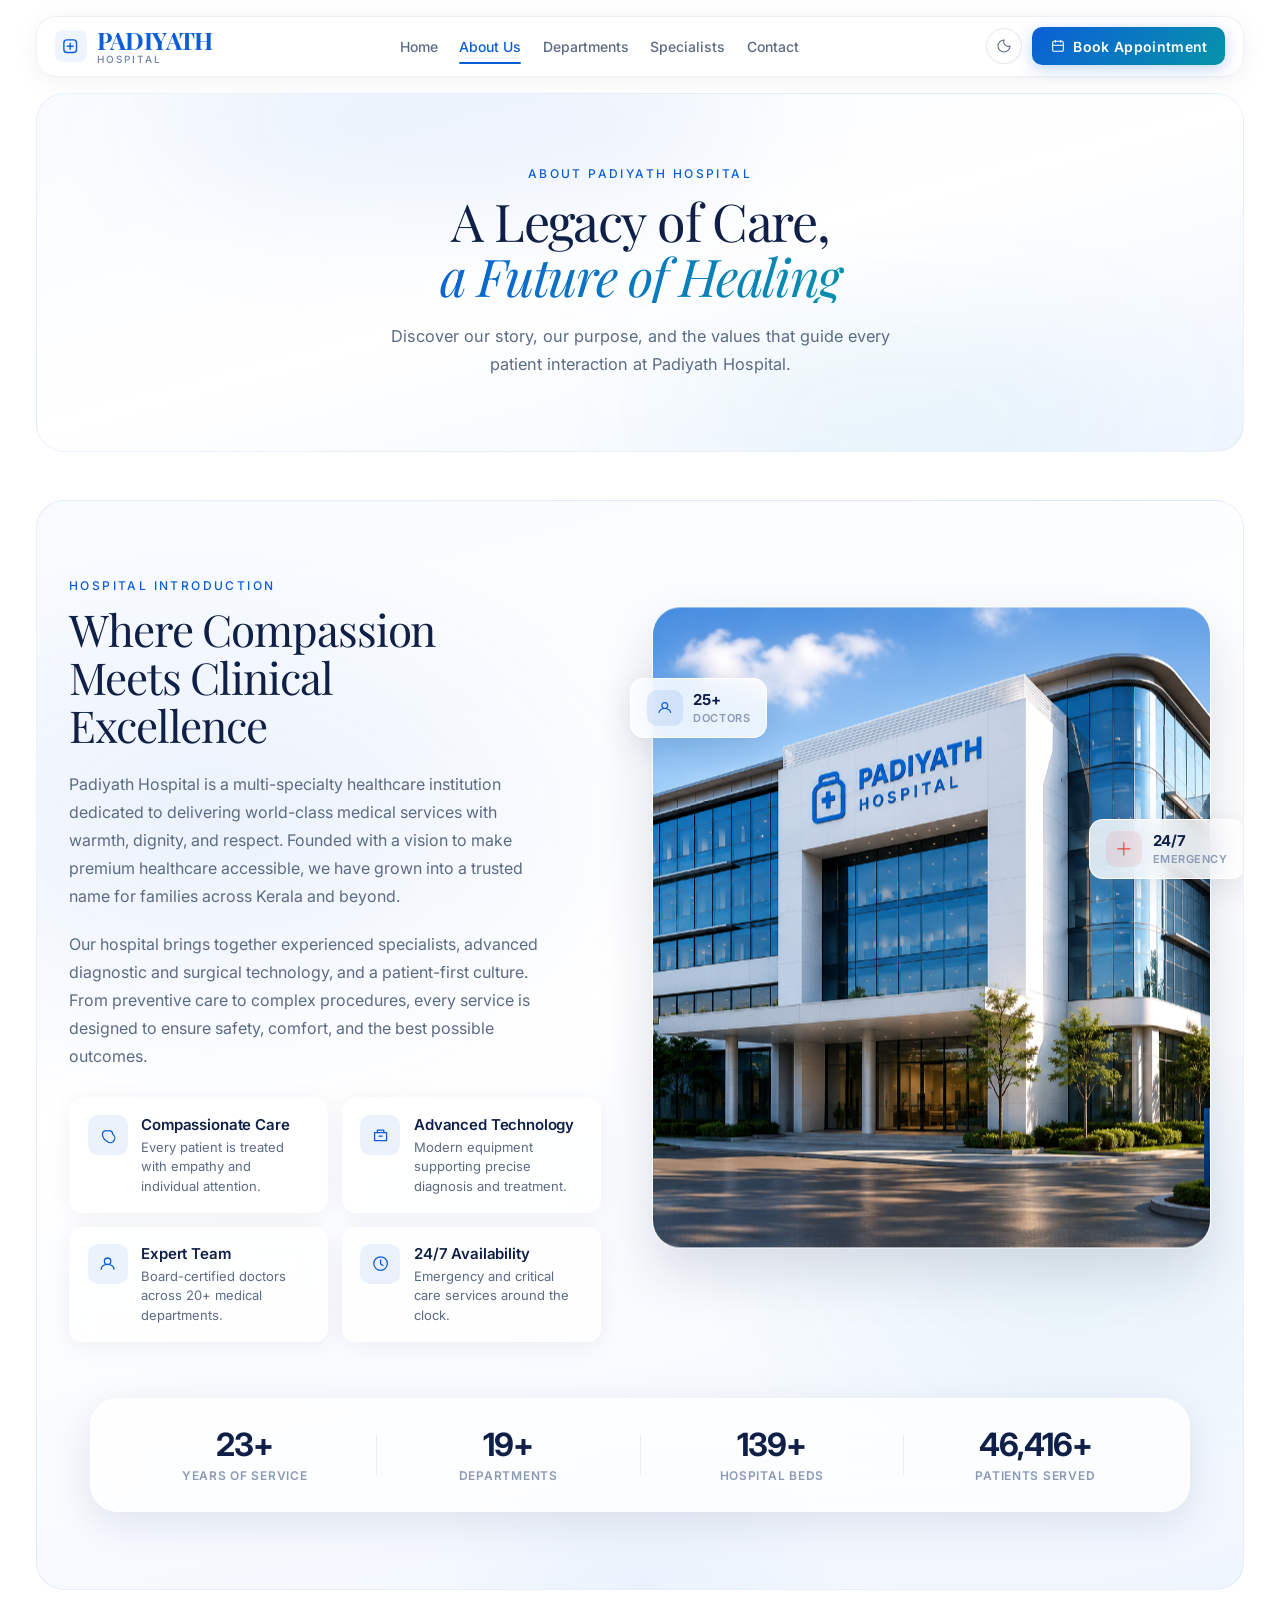
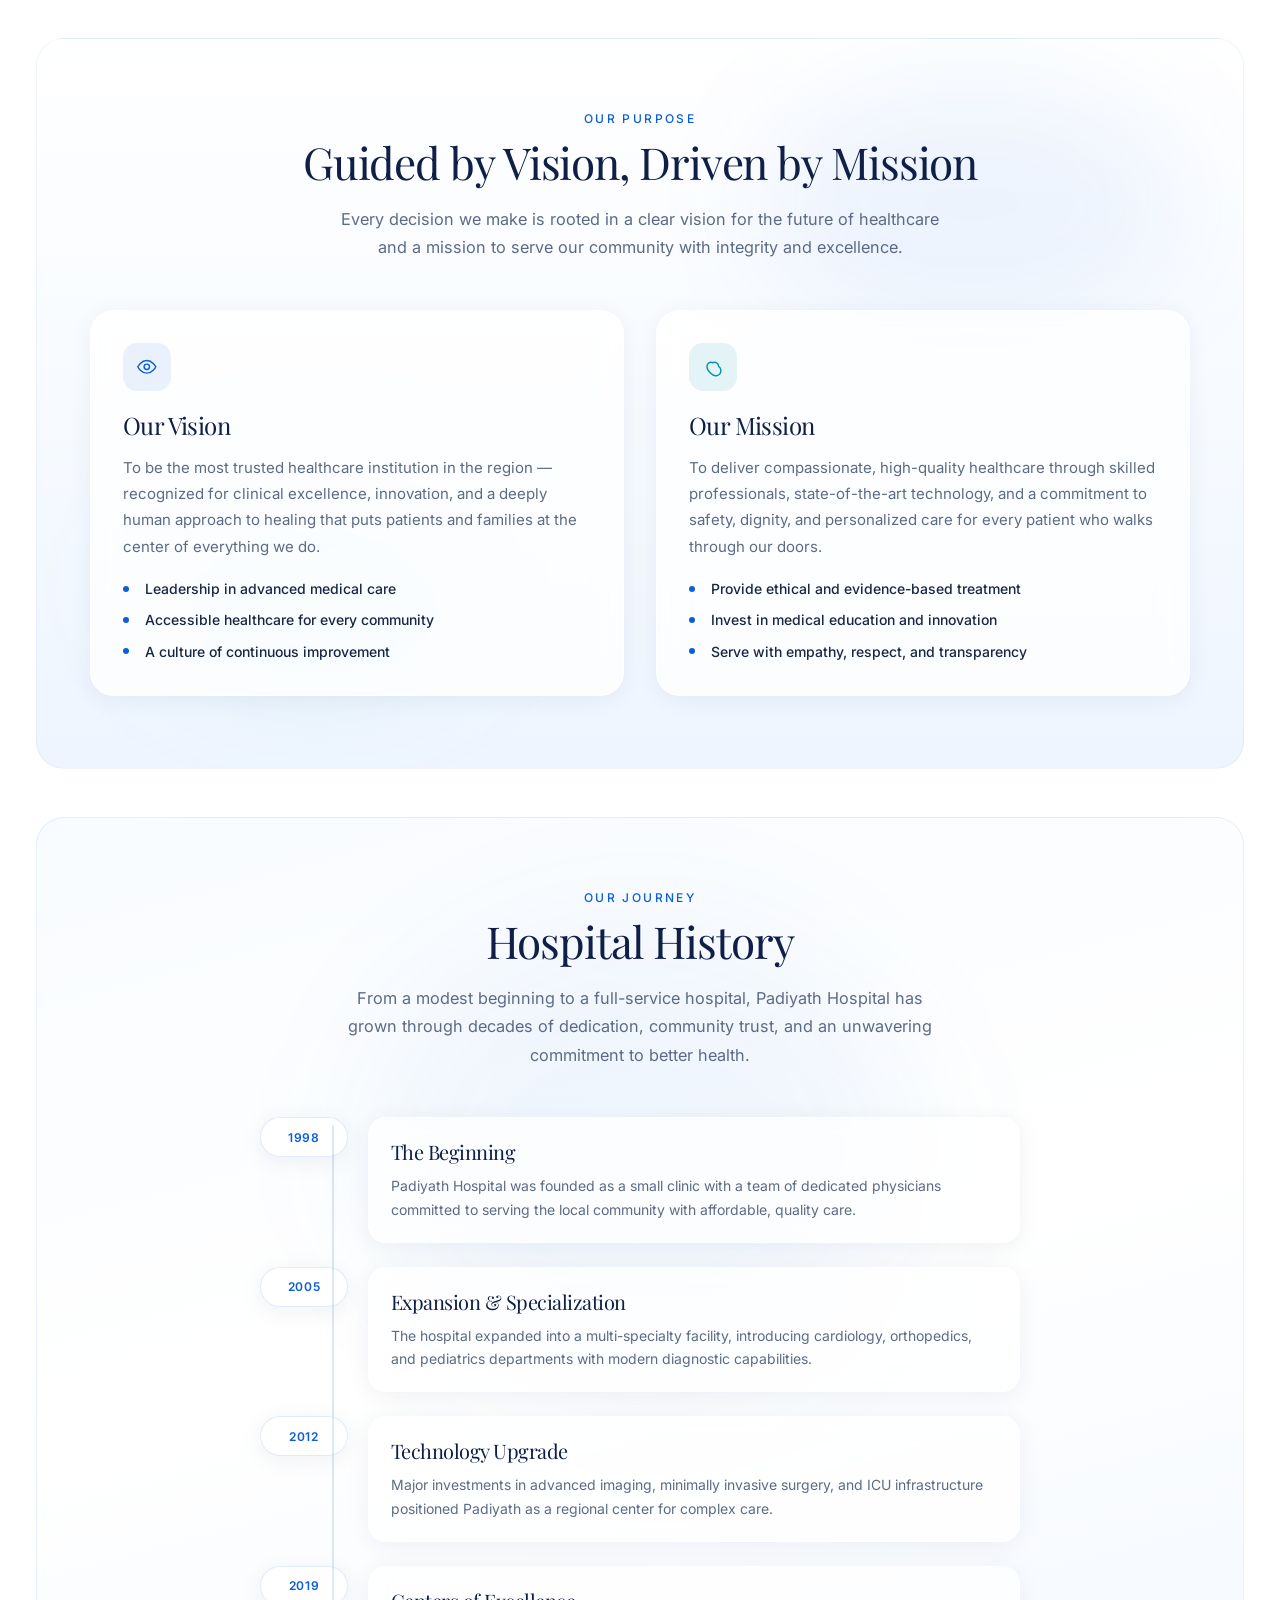
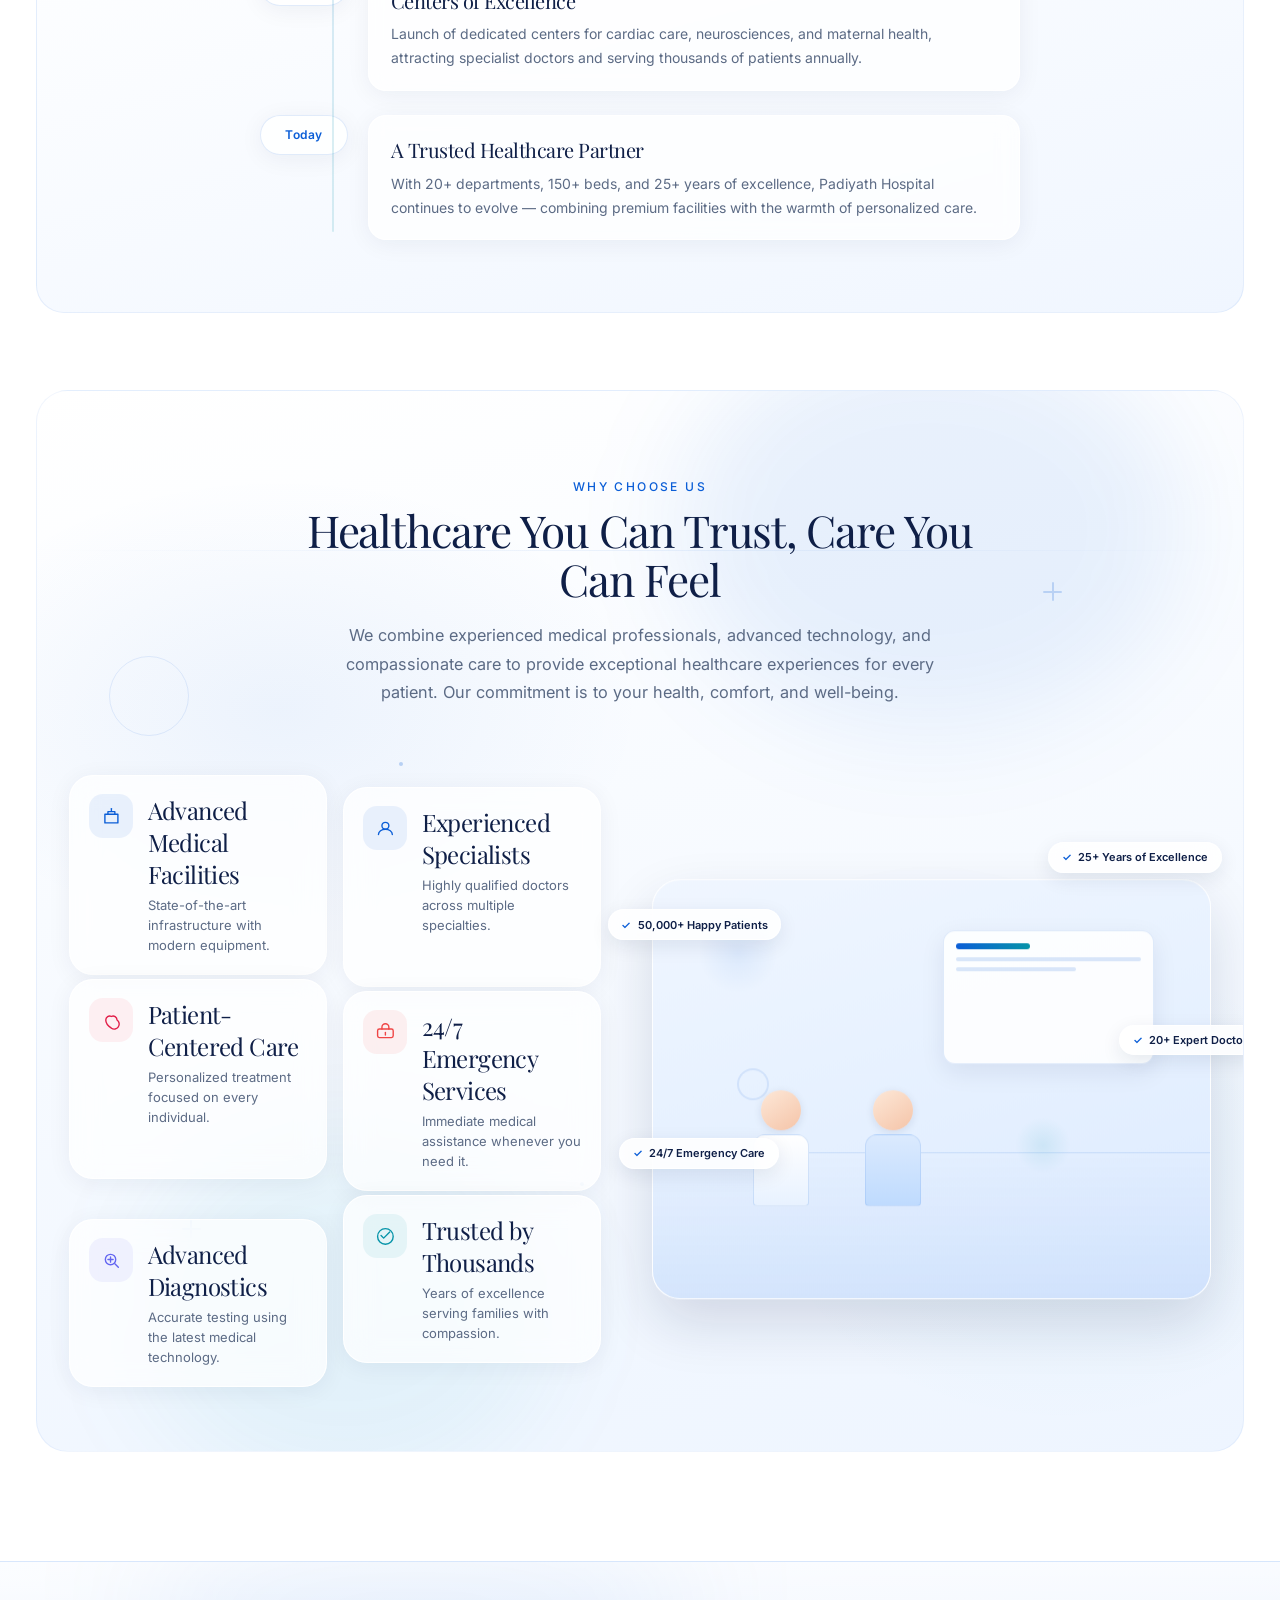
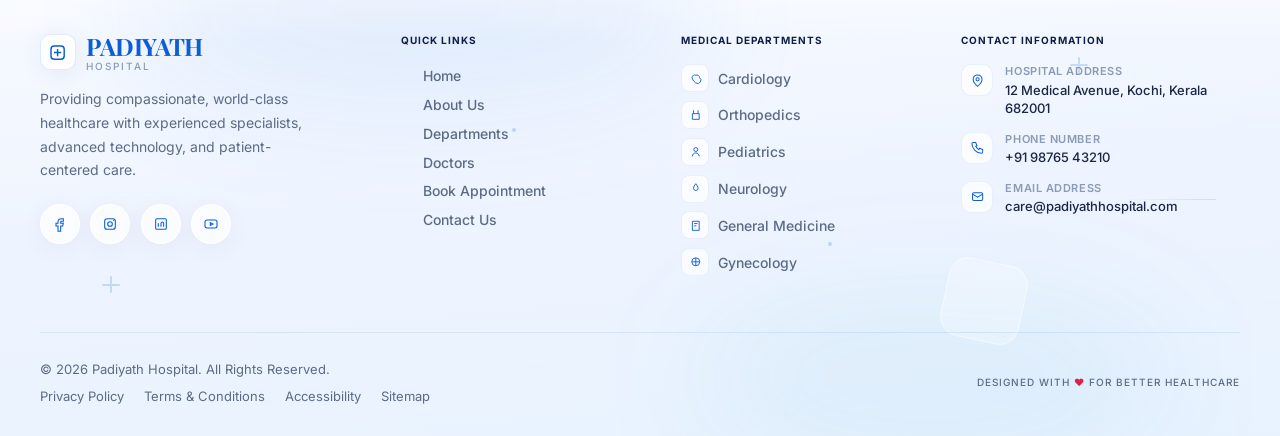
==== about.html @ dc06c8ee "Refactor navigation links across multiple HTML files: updated links to specialists and contact pages" ====
<!DOCTYPE html>
<html lang="en">
  <head>
    <meta charset="UTF-8" />
    <meta name="viewport" content="width=device-width, initial-scale=1.0" />
    <title>About Us | Padiyath Hospital</title>
    <link rel="preconnect" href="https://fonts.googleapis.com" />
    <link rel="preconnect" href="https://fonts.gstatic.com" crossorigin />
    <link
      href="https://fonts.googleapis.com/css2?family=Playfair+Display:ital,wght@0,400;0,700;1,400&family=Inter:wght@300;400;500;600&display=swap"
      rel="stylesheet"
    />
    <link rel="stylesheet" href="assets/css/styles.css" />
  </head>
  <body>
    <main class="page-shell">
      <header class="top-nav" aria-label="Primary navigation">
        <a class="brand" href="index.html" aria-label="Padiyath Hospital home">
          <span class="brand-icon" aria-hidden="true">
            <svg viewBox="0 0 24 24" fill="none">
              <rect x="3.75" y="3.75" width="16.5" height="16.5" rx="4" />
              <path d="M12 7.5v9M7.5 12h9" />
            </svg>
          </span>
          <span class="brand-text">
            <strong>PADIYATH</strong>
            <small>HOSPITAL</small>
          </span>
        </a>

        <nav class="nav-links">
          <a href="index.html">Home</a>
          <a class="active" href="about.html">About Us</a>
          <a href="departments.html">Departments</a>
          <a href="doctors.html">Specialists</a>
          <a href="contact.html">Contact</a>
        </nav>

        <div class="nav-actions">
          <button class="mode-btn" aria-label="Toggle dark mode">
            <svg viewBox="0 0 24 24" fill="none" aria-hidden="true">
              <path d="M12 3a9 9 0 1 0 9 9 7 7 0 0 1-9-9Z" />
            </svg>
          </button>
          <a class="book-btn" href="index.html#appointment">
            <svg viewBox="0 0 24 24" fill="none" aria-hidden="true">
              <rect x="4" y="5" width="16" height="15" rx="2" />
              <path d="M8 3v4M16 3v4M4 11h16" />
            </svg>
            Book Appointment
          </a>
        </div>
      </header>

      <section class="abt-hero reveal" aria-labelledby="abt-hero-heading">
        <div class="abt-hero-bg" aria-hidden="true">
          <div class="abt-hero-glow abt-hero-glow--1"></div>
          <div class="abt-hero-glow abt-hero-glow--2"></div>
        </div>
        <p class="abt-hero-label">About Padiyath Hospital</p>
        <h1 id="abt-hero-heading">
          A Legacy of Care,
          <span>a Future of Healing</span>
        </h1>
        <p class="abt-hero-lead">
          Discover our story, our purpose, and the values that guide every patient
          interaction at Padiyath Hospital.
        </p>
      </section>

      <section
        class="about-section abt-intro-section"
        id="hospital-introduction"
        aria-labelledby="intro-heading"
      >
        <div class="about-bg-gradient" aria-hidden="true"></div>

        <div class="about-main">
          <div class="about-content reveal">
            <p class="about-label">Hospital Introduction</p>
            <h2 id="intro-heading">Where Compassion Meets Clinical Excellence</h2>
            <p class="about-description">
              Padiyath Hospital is a multi-specialty healthcare institution dedicated to delivering
              world-class medical services with warmth, dignity, and respect. Founded with a vision
              to make premium healthcare accessible, we have grown into a trusted name for families
              across Kerala and beyond.
            </p>
            <p class="about-description">
              Our hospital brings together experienced specialists, advanced diagnostic and surgical
              technology, and a patient-first culture. From preventive care to complex procedures,
              every service is designed to ensure safety, comfort, and the best possible outcomes.
            </p>

            <div class="about-features">
              <article class="about-feature-card reveal reveal-delay-1">
                <span class="about-feature-icon" aria-hidden="true">
                  <svg viewBox="0 0 24 24" fill="none">
                    <path d="M12 21s-6.5-4.35-6.5-9.5A4.5 4.5 0 0 1 12 7.5a4.5 4.5 0 0 1 6.5 4A4.5 4.5 0 0 1 12 21Z" />
                  </svg>
                </span>
                <div>
                  <h3>Compassionate Care</h3>
                  <p>Every patient is treated with empathy and individual attention.</p>
                </div>
              </article>

              <article class="about-feature-card reveal reveal-delay-2">
                <span class="about-feature-icon" aria-hidden="true">
                  <svg viewBox="0 0 24 24" fill="none">
                    <path d="M4.5 9.5h15v10h-15z" />
                    <path d="M8 9.5V6.5h8v3" />
                    <path d="M10 14h4" />
                  </svg>
                </span>
                <div>
                  <h3>Advanced Technology</h3>
                  <p>Modern equipment supporting precise diagnosis and treatment.</p>
                </div>
              </article>

              <article class="about-feature-card reveal reveal-delay-3">
                <span class="about-feature-icon" aria-hidden="true">
                  <svg viewBox="0 0 24 24" fill="none">
                    <path d="M12 5a4 4 0 1 1 0 8 4 4 0 0 1 0-8Z" />
                    <path d="M4 19c0-3.314 3.582-6 8-6s8 2.686 8 6" />
                  </svg>
                </span>
                <div>
                  <h3>Expert Team</h3>
                  <p>Board-certified doctors across 20+ medical departments.</p>
                </div>
              </article>

              <article class="about-feature-card reveal reveal-delay-4">
                <span class="about-feature-icon" aria-hidden="true">
                  <svg viewBox="0 0 24 24" fill="none">
                    <circle cx="12" cy="12" r="8.5" />
                    <path d="M12 7.5v5l3 2" />
                  </svg>
                </span>
                <div>
                  <h3>24/7 Availability</h3>
                  <p>Emergency and critical care services around the clock.</p>
                </div>
              </article>
            </div>
          </div>

          <div class="about-visual reveal reveal-delay-2" data-parallax>
            <div class="about-visual-glow" aria-hidden="true"></div>
            <div class="about-shape about-shape--cross" aria-hidden="true"></div>
            <div class="about-shape about-shape--ring" aria-hidden="true"></div>
            <div class="about-shape about-shape--dots" aria-hidden="true"></div>

            <div class="about-image-wrap">
              <img
                class="about-image"
                src="assets/images/hero.png"
                alt="Padiyath Hospital care environment"
                width="800"
                height="640"
                loading="lazy"
                decoding="async"
              />
            </div>

            <article class="about-float-card about-float-card--1">
              <span class="about-float-icon" aria-hidden="true">
                <svg viewBox="0 0 24 24" fill="none">
                  <path d="M12 5a4 4 0 1 1 0 8 4 4 0 0 1 0-8Z" />
                  <path d="M4 19c0-3.314 3.582-6 8-6s8 2.686 8 6" />
                </svg>
              </span>
              <div>
                <p class="about-float-value">25+</p>
                <p class="about-float-label">Doctors</p>
              </div>
            </article>

            <article class="about-float-card about-float-card--2">
              <span class="about-float-icon about-float-icon--red" aria-hidden="true">
                <svg viewBox="0 0 24 24" fill="none">
                  <path d="M12 3v18M3 12h18" />
                </svg>
              </span>
              <div>
                <p class="about-float-value">24/7</p>
                <p class="about-float-label">Emergency</p>
              </div>
            </article>
          </div>
        </div>

        <div class="about-stats-row reveal" aria-label="Hospital achievements">
          <article class="about-stat">
            <p class="about-stat-value">
              <span class="count-up" data-target="25" data-suffix="+">0</span>
            </p>
            <p class="about-stat-label">Years of Service</p>
          </article>
          <span class="about-stat-divider" aria-hidden="true"></span>
          <article class="about-stat">
            <p class="about-stat-value">
              <span class="count-up" data-target="20" data-suffix="+">0</span>
            </p>
            <p class="about-stat-label">Departments</p>
          </article>
          <span class="about-stat-divider" aria-hidden="true"></span>
          <article class="about-stat">
            <p class="about-stat-value">
              <span class="count-up" data-target="150" data-suffix="+">0</span>
            </p>
            <p class="about-stat-label">Hospital Beds</p>
          </article>
          <span class="about-stat-divider" aria-hidden="true"></span>
          <article class="about-stat">
            <p class="about-stat-value">
              <span class="count-up" data-target="50000" data-suffix="+">0</span>
            </p>
            <p class="about-stat-label">Patients Served</p>
          </article>
        </div>
      </section>

      <section class="abt-vm-section" id="vision-mission" aria-labelledby="vm-heading">
        <div class="abt-vm-bg" aria-hidden="true">
          <div class="abt-vm-glow abt-vm-glow--1"></div>
          <div class="abt-vm-glow abt-vm-glow--2"></div>
        </div>

        <header class="abt-section-header reveal">
          <p class="about-label">Our Purpose</p>
          <h2 id="vm-heading">Guided by Vision, Driven by Mission</h2>
          <p class="abt-section-intro">
            Every decision we make is rooted in a clear vision for the future of healthcare and a
            mission to serve our community with integrity and excellence.
          </p>
        </header>

        <div class="abt-vm-grid">
          <article class="abt-vm-card reveal reveal-delay-1" id="vision">
            <span class="abt-vm-icon" aria-hidden="true">
              <svg viewBox="0 0 24 24" fill="none">
                <path d="M2 12s3.5-7 10-7 10 7 10 7-3.5 7-10 7-10-7-10-7Z" />
                <circle cx="12" cy="12" r="3" />
              </svg>
            </span>
            <h3>Our Vision</h3>
            <p>
              To be the most trusted healthcare institution in the region — recognized for clinical
              excellence, innovation, and a deeply human approach to healing that puts patients and
              families at the center of everything we do.
            </p>
            <ul class="abt-vm-list">
              <li>Leadership in advanced medical care</li>
              <li>Accessible healthcare for every community</li>
              <li>A culture of continuous improvement</li>
            </ul>
          </article>

          <article class="abt-vm-card reveal reveal-delay-2" id="mission">
            <span class="abt-vm-icon abt-vm-icon--teal" aria-hidden="true">
              <svg viewBox="0 0 24 24" fill="none">
                <path d="M12 21s-6.5-4.35-6.5-9.5A4.5 4.5 0 0 1 12 7.5a4.5 4.5 0 0 1 6.5 4A4.5 4.5 0 0 1 12 21Z" />
              </svg>
            </span>
            <h3>Our Mission</h3>
            <p>
              To deliver compassionate, high-quality healthcare through skilled professionals,
              state-of-the-art technology, and a commitment to safety, dignity, and personalized
              care for every patient who walks through our doors.
            </p>
            <ul class="abt-vm-list">
              <li>Provide ethical and evidence-based treatment</li>
              <li>Invest in medical education and innovation</li>
              <li>Serve with empathy, respect, and transparency</li>
            </ul>
          </article>
        </div>
      </section>

      <section
        class="abt-history-section"
        id="hospital-history"
        aria-labelledby="history-heading"
      >
        <div class="abt-history-bg" aria-hidden="true">
          <div class="abt-history-glow"></div>
        </div>

        <header class="abt-section-header reveal">
          <p class="about-label">Our Journey</p>
          <h2 id="history-heading">Hospital History</h2>
          <p class="abt-section-intro">
            From a modest beginning to a full-service hospital, Padiyath Hospital has grown through
            decades of dedication, community trust, and an unwavering commitment to better health.
          </p>
        </header>

        <ol class="abt-timeline reveal reveal-delay-1">
          <li class="abt-timeline-item">
            <span class="abt-timeline-year">1998</span>
            <div class="abt-timeline-card">
              <h3>The Beginning</h3>
              <p>
                Padiyath Hospital was founded as a small clinic with a team of dedicated physicians
                committed to serving the local community with affordable, quality care.
              </p>
            </div>
          </li>
          <li class="abt-timeline-item">
            <span class="abt-timeline-year">2005</span>
            <div class="abt-timeline-card">
              <h3>Expansion &amp; Specialization</h3>
              <p>
                The hospital expanded into a multi-specialty facility, introducing cardiology,
                orthopedics, and pediatrics departments with modern diagnostic capabilities.
              </p>
            </div>
          </li>
          <li class="abt-timeline-item">
            <span class="abt-timeline-year">2012</span>
            <div class="abt-timeline-card">
              <h3>Technology Upgrade</h3>
              <p>
                Major investments in advanced imaging, minimally invasive surgery, and ICU
                infrastructure positioned Padiyath as a regional center for complex care.
              </p>
            </div>
          </li>
          <li class="abt-timeline-item">
            <span class="abt-timeline-year">2019</span>
            <div class="abt-timeline-card">
              <h3>Centers of Excellence</h3>
              <p>
                Launch of dedicated centers for cardiac care, neurosciences, and maternal health,
                attracting specialist doctors and serving thousands of patients annually.
              </p>
            </div>
          </li>
          <li class="abt-timeline-item">
            <span class="abt-timeline-year">Today</span>
            <div class="abt-timeline-card">
              <h3>A Trusted Healthcare Partner</h3>
              <p>
                With 20+ departments, 150+ beds, and 25+ years of excellence, Padiyath Hospital
                continues to evolve — combining premium facilities with the warmth of personalized
                care.
              </p>
            </div>
          </li>
        </ol>
      </section>

      <section class="why-section" id="why-choose-us" aria-labelledby="why-heading">
        <div class="why-cursor-glow" aria-hidden="true"></div>
        <div class="why-bg" aria-hidden="true">
          <div class="why-bg-gradient"></div>
          <div class="why-bg-glow why-bg-glow--1"></div>
          <div class="why-bg-glow why-bg-glow--2"></div>
          <div class="why-bg-curve"></div>
          <div class="why-deco why-deco--plus why-deco--1"></div>
          <div class="why-deco why-deco--plus why-deco--2"></div>
          <div class="why-deco why-deco--ring"></div>
          <div class="why-deco why-deco--shape"></div>
          <div class="why-particle why-particle--1"></div>
          <div class="why-particle why-particle--2"></div>
          <div class="why-particle why-particle--3"></div>
        </div>

        <header class="why-header reveal">
          <p class="why-label">Why Choose Us</p>
          <h2 id="why-heading">Healthcare You Can Trust, Care You Can Feel</h2>
          <p class="why-intro">
            We combine experienced medical professionals, advanced technology, and compassionate care
            to provide exceptional healthcare experiences for every patient. Our commitment is to your
            health, comfort, and well-being.
          </p>
        </header>

        <div class="why-main">
          <div class="why-features reveal reveal-delay-1">
            <article class="why-card why-card--offset-1" data-why-tilt>
              <span class="why-card-icon" aria-hidden="true">
                <svg viewBox="0 0 24 24" fill="none">
                  <path d="M4.5 9.5h15v10h-15z" />
                  <path d="M8 9.5V6.5h8v3" />
                  <path d="M12 3v3" />
                </svg>
              </span>
              <div>
                <h3>Advanced Medical Facilities</h3>
                <p>State-of-the-art infrastructure with modern equipment.</p>
              </div>
            </article>

            <article class="why-card why-card--offset-2" data-why-tilt>
              <span class="why-card-icon" aria-hidden="true">
                <svg viewBox="0 0 24 24" fill="none">
                  <path d="M12 5a4 4 0 1 1 0 8 4 4 0 0 1 0-8Z" />
                  <path d="M4 19c0-3.314 3.582-6 8-6s8 2.686 8 6" />
                </svg>
              </span>
              <div>
                <h3>Experienced Specialists</h3>
                <p>Highly qualified doctors across multiple specialties.</p>
              </div>
            </article>

            <article class="why-card" data-why-tilt>
              <span class="why-card-icon why-card-icon--rose" aria-hidden="true">
                <svg viewBox="0 0 24 24" fill="none">
                  <path d="M12 21s-6.5-4.35-6.5-9.5A4.5 4.5 0 0 1 12 7.5a4.5 4.5 0 0 1 6.5 4A4.5 4.5 0 0 1 12 21Z" />
                </svg>
              </span>
              <div>
                <h3>Patient-Centered Care</h3>
                <p>Personalized treatment focused on every individual.</p>
              </div>
            </article>

            <article class="why-card why-card--offset-1" data-why-tilt>
              <span class="why-card-icon why-card-icon--red" aria-hidden="true">
                <svg viewBox="0 0 24 24" fill="none">
                  <rect x="3" y="8" width="18" height="10" rx="2" />
                  <path d="M8 8V6a4 4 0 0 1 8 0v2" />
                  <path d="M12 12v3" />
                </svg>
              </span>
              <div>
                <h3>24/7 Emergency Services</h3>
                <p>Immediate medical assistance whenever you need it.</p>
              </div>
            </article>

            <article class="why-card why-card--offset-2" data-why-tilt>
              <span class="why-card-icon why-card-icon--purple" aria-hidden="true">
                <svg viewBox="0 0 24 24" fill="none">
                  <circle cx="11" cy="11" r="6" />
                  <path d="M16 16l4 4" />
                  <path d="M11 8v6M8 11h6" />
                </svg>
              </span>
              <div>
                <h3>Advanced Diagnostics</h3>
                <p>Accurate testing using the latest medical technology.</p>
              </div>
            </article>

            <article class="why-card" data-why-tilt>
              <span class="why-card-icon why-card-icon--teal" aria-hidden="true">
                <svg viewBox="0 0 24 24" fill="none">
                  <path d="M7 11l3 3 7-7" />
                  <circle cx="12" cy="12" r="9" />
                </svg>
              </span>
              <div>
                <h3>Trusted by Thousands</h3>
                <p>Years of excellence serving families with compassion.</p>
              </div>
            </article>
          </div>

          <div class="why-visual reveal reveal-delay-2" data-why-parallax>
            <div class="why-visual-glow" aria-hidden="true"></div>
            <div class="why-illustration">
              <div class="why-illus-floor"></div>
              <div class="why-illus-screen">
                <div class="why-illus-screen-bar"></div>
                <div class="why-illus-screen-line"></div>
                <div class="why-illus-screen-line why-illus-screen-line--short"></div>
              </div>
              <div class="why-illus-figure why-illus-figure--doctor" aria-hidden="true">
                <div class="why-illus-head"></div>
                <div class="why-illus-body"></div>
              </div>
              <div class="why-illus-figure why-illus-figure--patient" aria-hidden="true">
                <div class="why-illus-head"></div>
                <div class="why-illus-body"></div>
              </div>
              <div class="why-illus-shape why-illus-shape--1" aria-hidden="true"></div>
              <div class="why-illus-shape why-illus-shape--2" aria-hidden="true"></div>
              <div class="why-illus-shape why-illus-shape--3" aria-hidden="true"></div>
            </div>

            <article class="why-badge why-badge--1">
              <span aria-hidden="true">✓</span> 25+ Years of Excellence
            </article>
            <article class="why-badge why-badge--2">
              <span aria-hidden="true">✓</span> 50,000+ Happy Patients
            </article>
            <article class="why-badge why-badge--3">
              <span aria-hidden="true">✓</span> 20+ Expert Doctors
            </article>
            <article class="why-badge why-badge--4">
              <span aria-hidden="true">✓</span> 24/7 Emergency Care
            </article>
          </div>
        </div>
      </section>
    </main>

    <button class="back-to-top" id="back-to-top" type="button" aria-label="Back to top" tabindex="-1" aria-hidden="true">
      <svg viewBox="0 0 24 24" fill="none" aria-hidden="true">
        <path d="M12 5v14M5 12l7-7 7 7" />
      </svg>
    </button>

    <footer class="site-footer reveal" id="site-footer">
      <div class="foot-cursor-glow" aria-hidden="true"></div>
      <div class="foot-bg" aria-hidden="true">
        <div class="foot-bg-glow foot-bg-glow--1"></div>
        <div class="foot-bg-glow foot-bg-glow--2"></div>
        <div class="foot-bg-wave"></div>
        <div class="foot-deco foot-deco--plus foot-deco--1"></div>
        <div class="foot-deco foot-deco--plus foot-deco--2"></div>
        <div class="foot-deco foot-deco--line"></div>
        <div class="foot-particle foot-particle--1"></div>
        <div class="foot-particle foot-particle--2"></div>
        <div class="foot-glass-shape"></div>
      </div>

      <div class="footer-inner">
        <div class="footer-grid">
          <div class="footer-col footer-col--brand">
            <a class="footer-brand" href="index.html" aria-label="Padiyath Hospital home">
              <span class="footer-brand-icon" aria-hidden="true">
                <svg viewBox="0 0 24 24" fill="none">
                  <rect x="3.75" y="3.75" width="16.5" height="16.5" rx="4" />
                  <path d="M12 7.5v9M7.5 12h9" />
                </svg>
              </span>
              <span class="footer-brand-text">
                <strong>PADIYATH</strong>
                <small>HOSPITAL</small>
              </span>
            </a>
            <p class="footer-desc">
              Providing compassionate, world-class healthcare with experienced specialists,
              advanced technology, and patient-centered care.
            </p>
            <div class="footer-social" aria-label="Social media">
              <a class="footer-social-link" href="#" aria-label="Facebook">
                <svg viewBox="0 0 24 24" fill="none"><path d="M14 8h3V4h-3c-2.8 0-5 2.2-5 5v2H6v4h3v8h4v-8h3l1-4h-4V9c0-.6.4-1 1-1Z" /></svg>
              </a>
              <a class="footer-social-link" href="#" aria-label="Instagram">
                <svg viewBox="0 0 24 24" fill="none"><rect x="4" y="4" width="16" height="16" rx="4" /><circle cx="12" cy="12" r="3.5" /><circle cx="17.5" cy="6.5" r="1" fill="currentColor" stroke="none" /></svg>
              </a>
              <a class="footer-social-link" href="#" aria-label="LinkedIn">
                <svg viewBox="0 0 24 24" fill="none"><rect x="4" y="4" width="16" height="16" rx="2" /><path d="M8 11v5M8 8v.01M12 16v-5c0-1.1.9-2 2-2s2 .9 2 2v5" /></svg>
              </a>
              <a class="footer-social-link" href="#" aria-label="YouTube">
                <svg viewBox="0 0 24 24" fill="none"><rect x="3" y="6" width="18" height="12" rx="3" /><path d="M11 10l4 2-4 2v-4Z" /></svg>
              </a>
            </div>
          </div>

          <div class="footer-col">
            <h4 class="footer-heading">Quick Links</h4>
            <ul class="footer-links">
              <li><a href="index.html">Home</a></li>
              <li><a href="about.html">About Us</a></li>
              <li><a href="index.html#featured-departments">Departments</a></li>
              <li><a href="doctors.html">Doctors</a></li>
              <li><a href="index.html#appointment">Book Appointment</a></li>
              <li><a href="contact.html">Contact Us</a></li>
            </ul>
          </div>

          <div class="footer-col">
            <h4 class="footer-heading">Medical Departments</h4>
            <ul class="footer-dept-list">
              <li>
                <a href="index.html#featured-departments">
                  <span class="footer-dept-icon" aria-hidden="true">
                    <svg viewBox="0 0 24 24" fill="none"><path d="M12 21s-6.5-4.35-6.5-9.5A4.5 4.5 0 0 1 12 7.5a4.5 4.5 0 0 1 6.5 4A4.5 4.5 0 0 1 12 21Z" /></svg>
                  </span>
                  Cardiology
                </a>
              </li>
              <li>
                <a href="index.html#featured-departments">
                  <span class="footer-dept-icon" aria-hidden="true">
                    <svg viewBox="0 0 24 24" fill="none"><path d="M8 4v6M16 4v6M6 10h12v10H6z" /></svg>
                  </span>
                  Orthopedics
                </a>
              </li>
              <li>
                <a href="index.html#featured-departments">
                  <span class="footer-dept-icon" aria-hidden="true">
                    <svg viewBox="0 0 24 24" fill="none"><circle cx="12" cy="8" r="3.5" /><path d="M6 20c0-3.3 2.7-6 6-6s6 2.7 6 6" /></svg>
                  </span>
                  Pediatrics
                </a>
              </li>
              <li>
                <a href="index.html#featured-departments">
                  <span class="footer-dept-icon" aria-hidden="true">
                    <svg viewBox="0 0 24 24" fill="none"><path d="M12 3c-2 3-4 5-4 8a4 4 0 0 0 8 0c0-3-2-5-4-8Z" /></svg>
                  </span>
                  Neurology
                </a>
              </li>
              <li>
                <a href="index.html#featured-departments">
                  <span class="footer-dept-icon" aria-hidden="true">
                    <svg viewBox="0 0 24 24" fill="none"><path d="M6 4h12v16H6z" /><path d="M9 8h6M9 12h4" /></svg>
                  </span>
                  General Medicine
                </a>
              </li>
              <li>
                <a href="index.html#featured-departments">
                  <span class="footer-dept-icon" aria-hidden="true">
                    <svg viewBox="0 0 24 24" fill="none"><circle cx="12" cy="12" r="7" /><path d="M12 5v14M5 12h14" /></svg>
                  </span>
                  Gynecology
                </a>
              </li>
            </ul>
          </div>

          <div class="footer-col">
            <h4 class="footer-heading">Contact Information</h4>
            <ul class="footer-contact-list">
              <li>
                <span class="footer-contact-icon" aria-hidden="true">
                  <svg viewBox="0 0 24 24" fill="none"><path d="M12 21s-7-5.4-7-11a7 7 0 0 1 14 0c0 5.6-7 11-7 11Z" /><circle cx="12" cy="10" r="2.5" /></svg>
                </span>
                <div>
                  <p class="footer-contact-label">Hospital Address</p>
                  <p class="footer-contact-value">12 Medical Avenue, Kochi, Kerala 682001</p>
                </div>
              </li>
              <li>
                <span class="footer-contact-icon" aria-hidden="true">
                  <svg viewBox="0 0 24 24" fill="none"><path d="M5 4h4l2 5-2 1a11 11 0 0 0 5 5l1-2 5 2v4a2 2 0 0 1-2 2A16 16 0 0 1 3 6a2 2 0 0 1 2-2Z" /></svg>
                </span>
                <div>
                  <p class="footer-contact-label">Phone Number</p>
                  <p class="footer-contact-value">+91 98765 43210</p>
                </div>
              </li>
              <li>
                <span class="footer-contact-icon" aria-hidden="true">
                  <svg viewBox="0 0 24 24" fill="none"><rect x="4" y="6" width="16" height="12" rx="2" /><path d="M4 8l8 5 8-5" /></svg>
                </span>
                <div>
                  <p class="footer-contact-label">Email Address</p>
                  <p class="footer-contact-value">care@padiyathhospital.com</p>
                </div>
              </li>
            </ul>
          </div>
        </div>

        <div class="footer-bottom">
          <div class="footer-bottom-left">
            <p class="footer-copy">© 2026 Padiyath Hospital. All Rights Reserved.</p>
            <nav class="footer-legal" aria-label="Legal links">
              <a href="#">Privacy Policy</a>
              <a href="#">Terms &amp; Conditions</a>
              <a href="#">Accessibility</a>
              <a href="#">Sitemap</a>
            </nav>
          </div>
          <p class="footer-tagline">Designed with <span aria-label="love">♥</span> for Better Healthcare</p>
        </div>
      </div>
    </footer>

    <script src="assets/js/index.js" defer></script>
  </body>
</html>
---- assets/css/styles.css ----
﻿:root {
  --white: #ffffff;
  --medical-blue: #0b5ed7;
  --deep-navy: #0f1f47;
  --teal: #0694a9;
  --soft-gray: #f5f7fa;
  --text-dark: #1a2744;
  --text-muted: #5c6b85;
  --label: #8b9ab5;
  --glass-border: rgba(255, 255, 255, 0.72);
  --divider: rgba(15, 31, 71, 0.08);
  --gold-accent: rgba(214, 176, 95, 0.18);
  --space-xs: 0.5rem;
  --space-sm: 0.75rem;
  --space-md: 1.25rem;
  --space-lg: 2rem;
  --space-xl: 3rem;
  --radius-sm: 10px;
  --radius-md: 14px;
  --radius-lg: 20px;
  --radius-xl: 28px;
  --shadow-soft: 0 4px 24px rgba(15, 31, 71, 0.06);
  --shadow-medium: 0 12px 40px rgba(15, 31, 71, 0.1);
  --shadow-elevated: 0 24px 56px rgba(15, 31, 71, 0.14);
  --font-sans: "Inter", -apple-system, BlinkMacSystemFont, "Segoe UI", sans-serif;
  --font-serif: "Playfair Display", Georgia, serif;
}

*,
*::before,
*::after {
  box-sizing: border-box;
}

body {
  margin: 0;
  min-height: 100vh;
  font-family: var(--font-sans);
  font-weight: 400;
  -webkit-font-smoothing: antialiased;
  -moz-osx-font-smoothing: grayscale;
  background: var(--white);
  color: var(--text-dark);
}

/* Font system â€” from code.html */
.brand-text strong,
.footer-brand-text strong {
  font-family: var(--font-serif);
  font-weight: 700;
  letter-spacing: -0.025em;
}

.hero-left h1,
.about-content h2,
.dept-header h2,
.spec-header h2,
.why-header h2,
.impact-header h2,
.testi-top-header h2,
.book-header h2,
.home-section h2,
.appointment-cta h2,
.dept-card-body h3,
.dept-featured-content h3,
.spec-card-panel h3,
.spec-featured-content h3,
.why-card h3,
.impact-card h3,
.about-card h3,
.feature-card h3,
.stat-value {
  font-family: var(--font-serif);
  font-weight: 400;
  letter-spacing: -0.025em;
}

.testi-deco-quote,
.testi-quote-icon {
  font-family: var(--font-serif);
}

.page-shell {
  width: min(1440px, 100%);
  margin: 0 auto;
  padding: 1rem clamp(1rem, 3.2vw, 2.25rem) clamp(1.5rem, 3vw, 2rem);
}

.top-nav {
  display: flex;
  align-items: center;
  justify-content: space-between;
  gap: 1rem;
  padding: 0.65rem 1.1rem;
  border-radius: var(--radius-lg);
  background: rgba(255, 255, 255, 0.72);
  border: 1px solid rgba(15, 31, 71, 0.06);
  box-shadow: var(--shadow-soft);
  backdrop-filter: blur(20px) saturate(1.2);
  -webkit-backdrop-filter: blur(20px) saturate(1.2);
}

.brand {
  display: flex;
  align-items: center;
  gap: 0.62rem;
  text-decoration: none;
  color: inherit;
}

.brand-icon {
  width: 2rem;
  height: 2rem;
  border-radius: 8px;
  background: #eff5ff;
  display: grid;
  place-items: center;
}

.brand-icon svg {
  width: 1.15rem;
  height: 1.15rem;
  stroke: var(--medical-blue);
  stroke-width: 1.8;
}

.brand-text {
  display: flex;
  flex-direction: column;
  line-height: 1;
}

.brand-text strong {
  font-size: 1.5rem;
  color: var(--medical-blue);
}

.brand-text small {
  margin-top: 0.15rem;
  letter-spacing: 0.2em;
  font-size: 0.625rem;
  font-weight: 500;
  color: #6f82a3;
}

.nav-links {
  display: flex;
  align-items: center;
  gap: 1.35rem;
}

.nav-links a {
  text-decoration: none;
  color: var(--text-muted);
  font-size: 0.875rem;
  font-weight: 500;
  position: relative;
  transition: color 0.2s ease;
}

.nav-links a:hover {
  color: var(--deep-navy);
}

.nav-links a.active {
  color: var(--medical-blue);
}

.nav-links a.active::after {
  content: "";
  position: absolute;
  left: 0;
  right: 0;
  bottom: -0.6rem;
  height: 2px;
  background: var(--medical-blue);
  border-radius: 2px;
}

.nav-actions {
  display: flex;
  align-items: center;
  gap: 0.65rem;
}

.mode-btn {
  width: 2.25rem;
  height: 2.25rem;
  border-radius: 999px;
  border: 1px solid rgba(15, 31, 71, 0.1);
  background: rgba(255, 255, 255, 0.9);
  color: var(--text-muted);
  cursor: pointer;
  display: grid;
  place-items: center;
  transition: border-color 0.2s ease, background 0.2s ease;
}

.mode-btn svg {
  width: 1rem;
  height: 1rem;
  stroke: currentColor;
  stroke-width: 1.6;
  fill: none;
}

.book-btn {
  border: 0;
  border-radius: var(--radius-sm);
  padding: 0.65rem 1.1rem;
  background: linear-gradient(135deg, #0b5ed7 0%, #0694a9 100%);
  color: #fff;
  font-size: 0.875rem;
  font-weight: 600;
  letter-spacing: 0.025em;
  cursor: pointer;
  display: inline-flex;
  align-items: center;
  gap: 0.45rem;
  box-shadow: 0 4px 16px rgba(11, 94, 215, 0.25);
  transition: transform 0.2s ease, box-shadow 0.2s ease;
  text-decoration: none;
}

.book-btn svg {
  width: 1rem;
  height: 1rem;
  stroke: currentColor;
  stroke-width: 1.6;
  fill: none;
}

a.book-btn {
  text-decoration: none;
}

.book-btn:hover {
  transform: translateY(-1px);
  box-shadow: 0 8px 24px rgba(11, 94, 215, 0.32);
}

.hero-section {
  min-height: calc(100vh - 88px);
  display: grid;
  grid-template-columns: minmax(380px, 0.92fr) minmax(540px, 1.08fr);
  align-items: center;
  gap: clamp(2rem, 4vw, 3.5rem);
  padding: clamp(2rem, 4vw, 3.5rem) 0 clamp(2.5rem, 5vw, 4rem);
  position: relative;
}

.hero-bg-accent {
  position: absolute;
  inset: 5% -8% 5% 38%;
  z-index: -1;
  background:
    radial-gradient(ellipse 80% 60% at 30% 40%, rgba(11, 94, 215, 0.06), transparent 55%),
    radial-gradient(ellipse 60% 50% at 80% 70%, rgba(6, 148, 169, 0.04), transparent 50%);
  pointer-events: none;
}

.hero-left {
  display: flex;
  flex-direction: column;
  align-items: flex-start;
  max-width: 36rem;
}

.eyebrow {
  margin: 0;
  display: inline-flex;
  align-items: center;
  gap: 0.4rem;
  font-size: 0.75rem;
  font-weight: 500;
  letter-spacing: 0.2em;
  text-transform: uppercase;
  color: var(--medical-blue);
  background: rgba(11, 94, 215, 0.06);
  border: 1px solid rgba(11, 94, 215, 0.1);
  border-radius: 999px;
  padding: 0.4rem 0.85rem;
}

.eyebrow svg {
  width: 0.75rem;
  height: 0.75rem;
  stroke: var(--medical-blue);
  stroke-width: 1.5;
  fill: rgba(11, 94, 215, 0.15);
}

.hero-left h1 {
  margin: var(--space-md) 0 0;
  font-size: clamp(2.35rem, 4.8vw, 3.75rem);
  line-height: 1.05;
  color: var(--deep-navy);
}

.hero-left h1 span {
  display: block;
  font-style: italic;
  font-weight: 400;
  background: linear-gradient(105deg, #0b5ed7 0%, #0694a9 100%);
  -webkit-background-clip: text;
  background-clip: text;
  color: transparent;
}

.hero-copy {
  margin: var(--space-md) 0 0;
  max-width: 42ch;
  color: var(--text-muted);
  font-size: 1.0625rem;
  font-weight: 400;
  line-height: 1.7;
}

.feature-row {
  margin: var(--space-md) 0 0;
  padding: 0;
  list-style: none;
  display: flex;
  flex-wrap: wrap;
  gap: 0.5rem 1.5rem;
}

.feature-row li {
  display: inline-flex;
  align-items: center;
  gap: 0.45rem;
  color: var(--text-dark);
  font-weight: 500;
  font-size: 0.875rem;
}

.feature-check {
  width: 1.25rem;
  height: 1.25rem;
  border-radius: 999px;
  background: rgba(11, 94, 215, 0.08);
  display: grid;
  place-items: center;
  flex-shrink: 0;
}

.feature-check svg {
  width: 0.7rem;
  height: 0.7rem;
  stroke: var(--medical-blue);
  stroke-width: 2.2;
  stroke-linecap: round;
  stroke-linejoin: round;
}

.hero-cta-row {
  margin-top: var(--space-lg);
  display: flex;
  flex-wrap: wrap;
  gap: 0.75rem;
}

.btn-primary,
.btn-secondary {
  border-radius: var(--radius-sm);
  padding: 0.85rem 1.5rem;
  font-size: 0.875rem;
  font-weight: 600;
  letter-spacing: 0.025em;
  cursor: pointer;
  display: inline-flex;
  align-items: center;
  gap: 0.5rem;
  text-decoration: none;
  transition: transform 0.2s ease, box-shadow 0.2s ease, border-color 0.2s ease;
}

.btn-primary svg,
.btn-secondary svg {
  width: 1.05rem;
  height: 1.05rem;
  stroke: currentColor;
  stroke-width: 1.6;
  fill: none;
}

.btn-primary {
  border: 0;
  color: #fff;
  background: linear-gradient(135deg, #0b5ed7 0%, #0694a9 100%);
  box-shadow: 0 8px 28px rgba(11, 94, 215, 0.28);
}

.btn-primary:hover {
  transform: translateY(-2px);
  box-shadow: 0 12px 36px rgba(11, 94, 215, 0.35);
}

.btn-secondary {
  border: 1px solid rgba(15, 31, 71, 0.12);
  color: var(--deep-navy);
  background: var(--white);
}

.btn-secondary:hover {
  border-color: rgba(11, 94, 215, 0.25);
  background: rgba(11, 94, 215, 0.02);
}

.hero-trust-row {
  margin-top: var(--space-lg);
  width: 100%;
  display: flex;
  align-items: center;
  gap: var(--space-md);
  padding-top: var(--space-md);
  border-top: 1px solid var(--divider);
}

.hero-trust-row article {
  flex: 1;
  min-width: 0;
}

.trust-divider {
  width: 1px;
  height: 2rem;
  background: var(--divider);
  flex-shrink: 0;
}

.hero-trust-row h3 {
  margin: 0;
  font-size: 1.125rem;
  font-weight: 700;
  letter-spacing: -0.02em;
  color: var(--deep-navy);
}

.hero-trust-row h3 span {
  font-size: 0.8em;
  font-weight: 500;
  color: var(--text-muted);
}

.hero-trust-row p {
  margin: 0.15rem 0 0;
  font-size: 0.75rem;
  font-weight: 500;
  color: var(--label);
  letter-spacing: 0.01em;
}

.hero-right {
  display: flex;
  justify-content: flex-end;
  align-items: center;
}

.hero-visual-shell {
  width: min(720px, 100%);
  position: relative;
  padding-bottom: 5.5rem;
}

.hero-dot-grid {
  position: absolute;
  left: -0.5rem;
  top: 1.5rem;
  width: 4.5rem;
  height: 4.5rem;
  background-image: radial-gradient(circle, rgba(15, 31, 71, 0.12) 1.5px, transparent 1.5px);
  background-size: 10px 10px;
  opacity: 0.7;
  pointer-events: none;
  z-index: 1;
}

.hero-visual-glow {
  position: absolute;
  width: 85%;
  height: 90%;
  right: -2%;
  top: 5%;
  background:
    radial-gradient(ellipse 70% 50% at 70% 30%, rgba(255, 255, 255, 0.5), transparent 50%),
    radial-gradient(ellipse 50% 40% at 90% 80%, rgba(11, 94, 215, 0.08), transparent 45%);
  border-radius: 50%;
  pointer-events: none;
}

.hero-image-frame {
  width: 100%;
  aspect-ratio: 5 / 4;
  position: relative;
  border-radius: 48% 52% 44% 56% / 42% 46% 54% 58%;
  overflow: hidden;
  background: var(--soft-gray);
  box-shadow: var(--shadow-elevated);
  isolation: isolate;
}

.hero-image-frame::before {
  content: "";
  position: absolute;
  inset: 0;
  background:
    radial-gradient(ellipse 60% 40% at 75% 15%, rgba(255, 255, 255, 0.35), transparent 50%),
    linear-gradient(165deg, rgba(255, 255, 255, 0.12) 0%, transparent 45%);
  pointer-events: none;
  z-index: 2;
}

.hero-image-frame::after {
  content: "";
  position: absolute;
  inset: auto 0 0;
  height: 35%;
  background: linear-gradient(180deg, transparent, rgba(15, 31, 71, 0.12));
  pointer-events: none;
  z-index: 2;
}

.hero-image {
  position: absolute;
  inset: 0;
  width: 100%;
  height: 100%;
  object-fit: cover;
  object-position: center 42%;
  transform: scale(1.03);
  filter: contrast(1.04) saturate(1.06) brightness(1.02);
}

.stats-panel {
  position: absolute;
  left: 50%;
  transform: translateX(-50%);
  bottom: 0;
  width: min(94%, 640px);
  display: grid;
  grid-template-columns: repeat(4, 1fr);
  border-radius: var(--radius-xl);
  background: rgba(255, 255, 255, 0.78);
  border: 1px solid var(--glass-border);
  box-shadow: var(--shadow-medium);
  backdrop-filter: blur(20px) saturate(1.15);
  -webkit-backdrop-filter: blur(20px) saturate(1.15);
  overflow: hidden;
}

.stat-card {
  padding: 1.1rem 0.75rem;
  text-align: center;
  position: relative;
}

.stat-card:not(:last-child)::after {
  content: "";
  position: absolute;
  right: 0;
  top: 25%;
  height: 50%;
  width: 1px;
  background: var(--divider);
}

.stat-icon {
  width: 2.25rem;
  height: 2.25rem;
  margin: 0 auto 0.5rem;
  border-radius: var(--radius-sm);
  display: grid;
  place-items: center;
}

.stat-icon--blue {
  background: rgba(11, 94, 215, 0.1);
}

.stat-icon--blue svg {
  stroke: #0b5ed7;
}

.stat-icon--teal {
  background: rgba(6, 148, 169, 0.1);
}

.stat-icon--teal svg {
  stroke: #0694a9;
}

.stat-icon--purple {
  background: rgba(99, 102, 241, 0.1);
}

.stat-icon--purple svg {
  stroke: #6366f1;
}

.stat-icon--gold {
  background: rgba(245, 158, 11, 0.1);
}

.stat-icon--gold svg {
  stroke: #d97706;
}

.stat-icon svg {
  width: 1.15rem;
  height: 1.15rem;
  stroke-width: 1.6;
  stroke-linecap: round;
  stroke-linejoin: round;
  fill: none;
}

.stat-value {
  margin: 0;
  font-size: clamp(1.75rem, 2.5vw, 2.25rem);
  color: var(--deep-navy);
}

.stat-label {
  margin: 0.2rem 0 0;
  font-size: 0.625rem;
  font-weight: 700;
  text-transform: uppercase;
  letter-spacing: 0.2em;
  color: var(--label);
}

.stats-panel::after {
  display: none;
}


/* â”€â”€â”€ About Section â”€â”€â”€ */
.about-section {
  position: relative;
  margin-top: clamp(3rem, 6vw, 5rem);
  padding: clamp(3rem, 6vw, 5rem) clamp(1.25rem, 3vw, 2rem);
  border-radius: var(--radius-xl);
  overflow: hidden;
  background: linear-gradient(165deg, #f8fbff 0%, #ffffff 45%, #f0f6ff 100%);
  border: 1px solid rgba(11, 94, 215, 0.08);
}

.about-bg-gradient {
  position: absolute;
  inset: 0;
  background:
    radial-gradient(ellipse 70% 50% at 15% 30%, rgba(11, 94, 215, 0.07), transparent 55%),
    radial-gradient(ellipse 60% 45% at 85% 70%, rgba(6, 148, 169, 0.06), transparent 50%),
    radial-gradient(ellipse 40% 35% at 50% 100%, rgba(11, 94, 215, 0.04), transparent 45%);
  animation: aboutGradientShift 12s ease-in-out infinite alternate;
  pointer-events: none;
}

@keyframes aboutGradientShift {
  0% {
    opacity: 0.85;
    transform: scale(1) translateY(0);
  }
  100% {
    opacity: 1;
    transform: scale(1.05) translateY(-1%);
  }
}

.about-main {
  position: relative;
  display: grid;
  grid-template-columns: minmax(320px, 1fr) minmax(380px, 1.05fr);
  gap: clamp(2rem, 4vw, 4rem);
  align-items: center;
  max-width: 1280px;
  margin: 0 auto;
}

.about-label {
  margin: 0;
  font-size: 0.75rem;
  font-weight: 500;
  letter-spacing: 0.2em;
  text-transform: uppercase;
  color: var(--medical-blue);
}

.about-content h2 {
  margin: 0.75rem 0 0;
  font-size: clamp(1.85rem, 3.5vw, 2.75rem);
  line-height: 1.1;
  color: var(--deep-navy);
  max-width: 18ch;
}

.about-description {
  margin: 1.25rem 0 0;
  max-width: 48ch;
  font-size: 1rem;
  line-height: 1.75;
  color: var(--text-muted);
}

.about-features {
  margin-top: 1.75rem;
  display: grid;
  grid-template-columns: repeat(2, minmax(0, 1fr));
  gap: 0.85rem;
}

.about-feature-card {
  display: flex;
  align-items: flex-start;
  gap: 0.85rem;
  padding: 1rem 1.1rem;
  border-radius: var(--radius-md);
  background: rgba(255, 255, 255, 0.72);
  border: 1px solid rgba(255, 255, 255, 0.9);
  box-shadow: var(--shadow-soft);
  backdrop-filter: blur(12px);
  -webkit-backdrop-filter: blur(12px);
  transition: transform 0.3s ease, box-shadow 0.3s ease, border-color 0.3s ease;
}

.about-feature-card:hover {
  transform: translateY(-3px);
  box-shadow: var(--shadow-medium);
  border-color: rgba(11, 94, 215, 0.15);
}

.about-feature-icon {
  flex-shrink: 0;
  width: 2.5rem;
  height: 2.5rem;
  border-radius: var(--radius-sm);
  background: rgba(11, 94, 215, 0.08);
  display: grid;
  place-items: center;
}

.about-feature-icon svg {
  width: 1.2rem;
  height: 1.2rem;
  stroke: var(--medical-blue);
  stroke-width: 1.6;
  fill: none;
  stroke-linecap: round;
  stroke-linejoin: round;
}

.about-feature-card h3 {
  margin: 0;
  font-size: 0.9375rem;
  font-weight: 600;
  color: var(--deep-navy);
  letter-spacing: -0.01em;
}

.about-feature-card p {
  margin: 0.25rem 0 0;
  font-size: 0.8125rem;
  line-height: 1.5;
  color: var(--text-muted);
}

.about-cta {
  margin-top: 1.75rem;
}

.about-visual {
  position: relative;
  min-height: 420px;
}

.about-visual-glow {
  position: absolute;
  inset: 10% 5% 15% 10%;
  background: radial-gradient(ellipse 80% 70% at 50% 50%, rgba(11, 94, 215, 0.14), transparent 65%);
  border-radius: 50%;
  filter: blur(24px);
  pointer-events: none;
  animation: aboutGlowPulse 8s ease-in-out infinite alternate;
}

@keyframes aboutGlowPulse {
  0% {
    opacity: 0.7;
    transform: scale(0.95);
  }
  100% {
    opacity: 1;
    transform: scale(1.08);
  }
}

.about-shape {
  position: absolute;
  pointer-events: none;
  z-index: 1;
}

.about-shape--cross {
  top: 8%;
  right: 12%;
  width: 2.5rem;
  height: 2.5rem;
  border: 2px solid rgba(11, 94, 215, 0.15);
  border-radius: 50%;
  opacity: 0.6;
}

.about-shape--cross::before,
.about-shape--cross::after {
  content: "";
  position: absolute;
  background: rgba(11, 94, 215, 0.2);
  border-radius: 1px;
}

.about-shape--cross::before {
  width: 2px;
  height: 60%;
  top: 20%;
  left: 50%;
  transform: translateX(-50%);
}

.about-shape--cross::after {
  width: 60%;
  height: 2px;
  top: 50%;
  left: 20%;
  transform: translateY(-50%);
}

.about-shape--ring {
  bottom: 18%;
  left: 4%;
  width: 4rem;
  height: 4rem;
  border: 2px solid rgba(6, 148, 169, 0.2);
  border-radius: 50%;
  animation: aboutShapeFloat 6s ease-in-out infinite;
}

.about-shape--dots {
  top: 22%;
  left: 6%;
  width: 3.5rem;
  height: 3.5rem;
  background-image: radial-gradient(circle, rgba(11, 94, 215, 0.2) 2px, transparent 2px);
  background-size: 12px 12px;
  opacity: 0.5;
}

@keyframes aboutShapeFloat {
  0%,
  100% {
    transform: translateY(0) rotate(0deg);
  }
  50% {
    transform: translateY(-8px) rotate(5deg);
  }
}

.about-image-wrap {
  position: relative;
  z-index: 2;
  border-radius: var(--radius-xl);
  overflow: hidden;
  box-shadow: var(--shadow-elevated);
  border: 1px solid rgba(255, 255, 255, 0.8);
  transition: transform 0.4s ease;
  will-change: transform;
}

.about-image {
  display: block;
  width: 100%;
  aspect-ratio: 5 / 4;
  object-fit: cover;
  object-position: center 40%;
  filter: contrast(1.03) saturate(1.05);
}

.about-float-card {
  position: absolute;
  z-index: 3;
  display: flex;
  align-items: center;
  gap: 0.65rem;
  padding: 0.7rem 1rem;
  border-radius: var(--radius-md);
  background: rgba(255, 255, 255, 0.82);
  border: 1px solid rgba(255, 255, 255, 0.9);
  box-shadow: 0 8px 32px rgba(15, 31, 71, 0.1);
  backdrop-filter: blur(16px) saturate(1.1);
  -webkit-backdrop-filter: blur(16px) saturate(1.1);
  transition: transform 0.3s ease, box-shadow 0.3s ease;
}

.about-float-card:hover {
  transform: translateY(-4px) scale(1.02);
  box-shadow: 0 12px 40px rgba(15, 31, 71, 0.14);
}

.about-float-card--1 {
  top: 6%;
  left: -4%;
  animation: floatCard1 5s ease-in-out infinite;
}

.about-float-card--2 {
  top: 28%;
  right: -6%;
  animation: floatCard2 6s ease-in-out infinite 0.5s;
}

.about-float-card--3 {
  bottom: 28%;
  left: -8%;
  animation: floatCard3 5.5s ease-in-out infinite 1s;
}

.about-float-card--4 {
  bottom: 8%;
  right: 2%;
  animation: floatCard4 6.5s ease-in-out infinite 0.3s;
}

@keyframes floatCard1 {
  0%,
  100% {
    transform: translateY(0);
  }
  50% {
    transform: translateY(-6px);
  }
}

@keyframes floatCard2 {
  0%,
  100% {
    transform: translateY(0) translateX(0);
  }
  50% {
    transform: translateY(-8px) translateX(3px);
  }
}

@keyframes floatCard3 {
  0%,
  100% {
    transform: translateY(0);
  }
  50% {
    transform: translateY(5px);
  }
}

@keyframes floatCard4 {
  0%,
  100% {
    transform: translateY(0);
  }
  50% {
    transform: translateY(-5px);
  }
}

.about-float-icon {
  width: 2.25rem;
  height: 2.25rem;
  border-radius: var(--radius-sm);
  background: rgba(11, 94, 215, 0.1);
  display: grid;
  place-items: center;
  flex-shrink: 0;
}

.about-float-icon svg {
  width: 1.1rem;
  height: 1.1rem;
  stroke: var(--medical-blue);
  stroke-width: 1.6;
  fill: none;
}

.about-float-icon--red {
  background: rgba(239, 68, 68, 0.1);
}

.about-float-icon--red svg {
  stroke: #ef4444;
}

.about-float-icon--teal {
  background: rgba(6, 148, 169, 0.1);
}

.about-float-icon--teal svg {
  stroke: var(--teal);
}

.about-float-icon--purple {
  background: rgba(99, 102, 241, 0.1);
}

.about-float-icon--purple svg {
  stroke: #6366f1;
}

.about-float-value {
  margin: 0;
  font-size: 0.9375rem;
  font-weight: 700;
  color: var(--deep-navy);
  letter-spacing: -0.02em;
  line-height: 1.2;
}

.about-float-label {
  margin: 0.1rem 0 0;
  font-size: 0.6875rem;
  font-weight: 600;
  text-transform: uppercase;
  letter-spacing: 0.05em;
  color: var(--label);
}

.about-stats-row {
  position: relative;
  z-index: 2;
  max-width: 1100px;
  margin: clamp(2.5rem, 5vw, 3.5rem) auto 0;
  padding: clamp(1.25rem, 2.5vw, 1.75rem) clamp(1.5rem, 3vw, 2.5rem);
  display: flex;
  align-items: center;
  justify-content: space-between;
  gap: 1rem;
  border-radius: var(--radius-xl);
  background: rgba(255, 255, 255, 0.75);
  border: 1px solid var(--glass-border);
  box-shadow: var(--shadow-medium);
  backdrop-filter: blur(20px) saturate(1.12);
  -webkit-backdrop-filter: blur(20px) saturate(1.12);
}

.about-stat {
  flex: 1;
  text-align: center;
  min-width: 0;
}

.about-stat-value {
  margin: 0;
  font-size: clamp(1.5rem, 2.5vw, 2rem);
  font-weight: 700;
  letter-spacing: -0.03em;
  color: var(--deep-navy);
  line-height: 1.1;
}

.about-stat-label {
  margin: 0.35rem 0 0;
  font-size: 0.75rem;
  font-weight: 600;
  text-transform: uppercase;
  letter-spacing: 0.06em;
  color: var(--label);
}

.about-stat-divider {
  width: 1px;
  height: 2.5rem;
  background: var(--divider);
  flex-shrink: 0;
}


/* Reveal animations */
.reveal {
  opacity: 0;
  transform: translateY(28px);
  transition:
    opacity 0.7s cubic-bezier(0.22, 1, 0.36, 1),
    transform 0.7s cubic-bezier(0.22, 1, 0.36, 1);
}

.reveal.is-visible {
  opacity: 1;
  transform: translateY(0);
}

.reveal-delay-1 {
  transition-delay: 0.1s;
}
.reveal-delay-2 {
  transition-delay: 0.2s;
}
.reveal-delay-3 {
  transition-delay: 0.3s;
}
.reveal-delay-4 {
  transition-delay: 0.4s;
}
.reveal-delay-5 {
  transition-delay: 0.5s;
}

@media (prefers-reduced-motion: reduce) {
  .reveal {
    opacity: 1;
    transform: none;
    transition: none;
  }

  .about-bg-gradient,
  .about-visual-glow,
  .about-shape--ring,
  .about-float-card,
  .dept-bg-glow,
  .dept-badge,
  .dept-particles::before,
  .dept-particles::after,
  .spec-bg-glow,
  .spec-badge,
  .spec-deco--1,
  .spec-deco--2,
  .why-bg-gradient,
  .why-badge,
  .why-deco--1,
  .why-deco--2,
  .why-particle,
  .why-illus-shape--2,
  .why-illus-shape--3,
  .impact-bg-gradient,
  .impact-dashboard-glow,
  .impact-rings,
  .impact-ring--pulse,
  .impact-orbit-badge,
  .impact-deco--1,
  .impact-deco--2,
  .impact-particle {
    animation: none;
  }

  .testi-bg-gradient,
  .testi-deco-quote,
  .testi-particle,
  .testi-card {
    animation: none;
  }

  .book-bg-gradient,
  .book-deco--1,
  .book-deco--2,
  .book-particle,
  .book-float,
  .foot-deco--1,
  .foot-deco--2,
  .foot-particle--1,
  .foot-particle--2 {
    animation: none;
  }

  .foot-cursor-glow {
    display: none;
  }

  .dept-card[data-tilt],
  .spec-card[data-doc-tilt],
  .why-card[data-why-tilt] {
    transform: none !important;
  }
}


/* â”€â”€â”€ Departments Section â”€â”€â”€ */
.departments-section {
  position: relative;
  margin-top: clamp(3rem, 6vw, 5rem);
  padding: clamp(3.5rem, 7vw, 5.5rem) clamp(1.25rem, 3vw, 2rem);
  border-radius: 32px;
  overflow: hidden;
  background: linear-gradient(180deg, #ffffff 0%, #f6faff 50%, #eef5ff 100%);
  border: 1px solid rgba(11, 94, 215, 0.06);
}

.dept-cursor-glow {
  position: absolute;
  width: 420px;
  height: 420px;
  border-radius: 50%;
  background: radial-gradient(circle, rgba(11, 94, 215, 0.09), transparent 65%);
  pointer-events: none;
  z-index: 1;
  opacity: 0;
  transition: opacity 0.4s ease;
  transform: translate(-50%, -50%);
}

.departments-section:hover .dept-cursor-glow {
  opacity: 1;
}

.dept-bg {
  position: absolute;
  inset: 0;
  pointer-events: none;
  overflow: hidden;
}

.dept-bg-glow {
  position: absolute;
  border-radius: 50%;
  filter: blur(60px);
}

.dept-bg-glow--1 {
  width: 50%;
  height: 45%;
  top: -10%;
  right: -5%;
  background: rgba(11, 94, 215, 0.1);
  animation: deptGlowDrift 14s ease-in-out infinite alternate;
}

.dept-bg-glow--2 {
  width: 40%;
  height: 40%;
  bottom: -5%;
  left: -8%;
  background: rgba(6, 148, 169, 0.08);
  animation: deptGlowDrift 18s ease-in-out infinite alternate-reverse;
}

@keyframes deptGlowDrift {
  0% {
    transform: translate(0, 0) scale(1);
  }
  100% {
    transform: translate(3%, 4%) scale(1.08);
  }
}

.dept-bg-pattern {
  position: absolute;
  inset: 0;
  opacity: 0.35;
  background-image: radial-gradient(rgba(11, 94, 215, 0.07) 1px, transparent 1px);
  background-size: 28px 28px;
  mask-image: linear-gradient(180deg, transparent, black 20%, black 80%, transparent);
}

.dept-deco {
  position: absolute;
  pointer-events: none;
}

.dept-deco--plus {
  width: 1.5rem;
  height: 1.5rem;
  opacity: 0.25;
}

.dept-deco--plus::before,
.dept-deco--plus::after {
  content: "";
  position: absolute;
  background: var(--medical-blue);
  border-radius: 1px;
}

.dept-deco--plus::before {
  width: 2px;
  height: 100%;
  left: 50%;
  transform: translateX(-50%);
}

.dept-deco--plus::after {
  width: 100%;
  height: 2px;
  top: 50%;
  transform: translateY(-50%);
}

.dept-deco--1 {
  top: 12%;
  left: 8%;
  animation: deptFloat 7s ease-in-out infinite;
}

.dept-deco--2 {
  bottom: 22%;
  right: 10%;
  animation: deptFloat 9s ease-in-out infinite 1s;
}

.dept-deco--ring {
  top: 18%;
  right: 18%;
  width: 5rem;
  height: 5rem;
  border: 1.5px solid rgba(11, 94, 215, 0.12);
  border-radius: 50%;
}

.dept-deco--line {
  bottom: 35%;
  left: 5%;
  width: 6rem;
  height: 1px;
  background: linear-gradient(90deg, transparent, rgba(11, 94, 215, 0.2), transparent);
}

.dept-particles::before,
.dept-particles::after {
  content: "";
  position: absolute;
  width: 4px;
  height: 4px;
  border-radius: 50%;
  background: rgba(11, 94, 215, 0.2);
}

.dept-particles::before {
  top: 30%;
  left: 25%;
  animation: deptParticle 10s ease-in-out infinite;
}

.dept-particles::after {
  top: 60%;
  right: 30%;
  animation: deptParticle 12s ease-in-out infinite 2s;
}

@keyframes deptFloat {
  0%,
  100% {
    transform: translateY(0);
  }
  50% {
    transform: translateY(-10px);
  }
}

@keyframes deptParticle {
  0%,
  100% {
    opacity: 0.3;
    transform: translate(0, 0);
  }
  50% {
    opacity: 0.8;
    transform: translate(8px, -12px);
  }
}

.dept-header {
  position: relative;
  z-index: 2;
  max-width: 720px;
  margin: 0 auto clamp(2.5rem, 5vw, 3.5rem);
  text-align: center;
}

.dept-label {
  margin: 0;
  font-size: 0.75rem;
  font-weight: 500;
  letter-spacing: 0.2em;
  text-transform: uppercase;
  color: var(--medical-blue);
}

.dept-header h2 {
  margin: 0.75rem 0 0;
  font-size: clamp(1.9rem, 3.8vw, 2.85rem);
  line-height: 1.1;
  color: var(--deep-navy);
}

.dept-intro {
  margin: 1.15rem auto 0;
  max-width: 58ch;
  font-size: 1.02rem;
  line-height: 1.75;
  color: var(--text-muted);
}

.dept-header-cta {
  margin-top: 1.5rem;
}

.dept-grid {
  position: relative;
  z-index: 2;
  display: grid;
  grid-template-columns: repeat(3, minmax(0, 1fr));
  gap: 1.35rem;
  max-width: 1200px;
  margin: 0 auto;
}

.dept-card {
  position: relative;
  border-radius: 24px;
  overflow: hidden;
  background: rgba(255, 255, 255, 0.85);
  border: 1px solid rgba(255, 255, 255, 0.95);
  box-shadow: var(--shadow-soft);
  backdrop-filter: blur(12px);
  -webkit-backdrop-filter: blur(12px);
  transition:
    transform 0.45s cubic-bezier(0.22, 1, 0.36, 1),
    box-shadow 0.45s ease,
    border-color 0.45s ease;
  transform-style: preserve-3d;
  will-change: transform;
}

a.dept-card {
  display: block;
  text-decoration: none;
  color: inherit;
}

.dept-card::before {
  content: "";
  position: absolute;
  inset: 0;
  border-radius: 24px;
  padding: 1px;
  background: linear-gradient(135deg, rgba(11, 94, 215, 0.15), rgba(6, 148, 169, 0.08));
  -webkit-mask:
    linear-gradient(#fff 0 0) content-box,
    linear-gradient(#fff 0 0);
  mask:
    linear-gradient(#fff 0 0) content-box,
    linear-gradient(#fff 0 0);
  -webkit-mask-composite: xor;
  mask-composite: exclude;
  opacity: 0;
  transition: opacity 0.45s ease;
  pointer-events: none;
  z-index: 3;
}

.dept-card:hover {
  transform: translateY(-8px);
  box-shadow: 0 24px 56px rgba(15, 31, 71, 0.14);
  border-color: rgba(11, 94, 215, 0.2);
}

.dept-card:hover::before {
  opacity: 1;
}

.dept-card-media {
  position: relative;
  height: 168px;
  overflow: hidden;
}

.dept-card-media img {
  width: 100%;
  height: 100%;
  object-fit: cover;
  transition: transform 0.6s cubic-bezier(0.22, 1, 0.36, 1);
}

.dept-card:hover .dept-card-media img {
  transform: scale(1.08);
}

.dept-card-overlay {
  position: absolute;
  inset: 0;
  transition: opacity 0.45s ease;
}

.dept-card-media--cardiology .dept-card-overlay {
  background: linear-gradient(180deg, rgba(11, 94, 215, 0.15), rgba(15, 31, 71, 0.55));
}
.dept-card-media--cardiology img {
  object-position: center 35%;
}

.dept-card-media--orthopedics .dept-card-overlay {
  background: linear-gradient(180deg, rgba(6, 148, 169, 0.12), rgba(15, 31, 71, 0.5));
}
.dept-card-media--orthopedics img {
  object-position: center 50%;
}

.dept-card-media--pediatrics .dept-card-overlay {
  background: linear-gradient(180deg, rgba(99, 102, 241, 0.12), rgba(15, 31, 71, 0.5));
}
.dept-card-media--pediatrics img {
  object-position: 60% 40%;
}

.dept-card-media--neurology .dept-card-overlay {
  background: linear-gradient(180deg, rgba(139, 92, 246, 0.12), rgba(15, 31, 71, 0.52));
}
.dept-card-media--neurology img {
  object-position: 40% 45%;
}

.dept-card-media--general .dept-card-overlay {
  background: linear-gradient(180deg, rgba(16, 185, 129, 0.1), rgba(15, 31, 71, 0.5));
}
.dept-card-media--general img {
  object-position: center 55%;
}

.dept-card-media--gynecology .dept-card-overlay {
  background: linear-gradient(180deg, rgba(236, 72, 153, 0.1), rgba(15, 31, 71, 0.5));
}
.dept-card-media--gynecology img {
  object-position: 55% 38%;
}

.dept-card:hover .dept-card-overlay {
  opacity: 0.85;
}

.dept-card-icon {
  position: absolute;
  top: 1rem;
  left: 1rem;
  z-index: 2;
  width: 2.5rem;
  height: 2.5rem;
  border-radius: 12px;
  background: rgba(255, 255, 255, 0.9);
  backdrop-filter: blur(8px);
  display: grid;
  place-items: center;
  box-shadow: 0 4px 12px rgba(15, 31, 71, 0.1);
}

.dept-card-icon svg {
  width: 1.2rem;
  height: 1.2rem;
  stroke: var(--medical-blue);
  stroke-width: 1.6;
  fill: none;
  stroke-linecap: round;
  stroke-linejoin: round;
}

.dept-card-body {
  padding: 1.25rem 1.35rem 1.35rem;
}

.dept-card-body h3 {
  margin: 0;
  font-size: 1.5rem;
  color: var(--deep-navy);
}

.dept-card-body > p {
  margin: 0.4rem 0 0;
  font-size: 0.875rem;
  line-height: 1.55;
  color: var(--text-muted);
}

.dept-card-link {
  margin-top: 1rem;
  padding: 0;
  border: 0;
  background: none;
  display: inline-flex;
  align-items: center;
  gap: 0.4rem;
  font-family: inherit;
  font-size: 0.875rem;
  font-weight: 600;
  color: var(--medical-blue);
  cursor: pointer;
  transition: gap 0.3s ease, color 0.3s ease;
}

button.dept-card-link {
  cursor: pointer;
}

.dept-card-link svg {
  width: 1rem;
  height: 1rem;
  stroke: currentColor;
  stroke-width: 2;
  fill: none;
  transition: transform 0.3s cubic-bezier(0.22, 1, 0.36, 1);
}

.dept-card:hover .dept-card-link {
  gap: 0.65rem;
}

.dept-card:hover .dept-card-link svg {
  transform: translateX(4px);
}

/* Featured department highlight */
.dept-featured {
  position: relative;
  z-index: 2;
  display: grid;
  grid-template-columns: minmax(300px, 1.05fr) minmax(300px, 0.95fr);
  gap: clamp(2rem, 4vw, 3.5rem);
  align-items: center;
  max-width: 1200px;
  margin: clamp(3rem, 6vw, 4.5rem) auto 0;
  padding: clamp(1.5rem, 3vw, 2rem);
  border-radius: 28px;
  background: rgba(255, 255, 255, 0.6);
  border: 1px solid rgba(255, 255, 255, 0.85);
  box-shadow: var(--shadow-soft);
  backdrop-filter: blur(16px);
  -webkit-backdrop-filter: blur(16px);
}

.dept-featured-visual {
  position: relative;
  min-height: 340px;
}

.dept-featured-glow {
  position: absolute;
  inset: 8%;
  background: radial-gradient(ellipse 80% 70% at 50% 50%, rgba(11, 94, 215, 0.16), transparent 65%);
  filter: blur(20px);
  pointer-events: none;
  animation: deptGlowDrift 10s ease-in-out infinite alternate;
}

.dept-featured-image-wrap {
  position: relative;
  z-index: 2;
  border-radius: 24px;
  overflow: hidden;
  box-shadow: var(--shadow-elevated);
  border: 1px solid rgba(255, 255, 255, 0.8);
  transition: transform 0.4s ease;
  will-change: transform;
}

.dept-featured-image-wrap img {
  display: block;
  width: 100%;
  aspect-ratio: 4 / 3;
  object-fit: cover;
  object-position: center 40%;
}

.dept-badge {
  position: absolute;
  z-index: 3;
  padding: 0.5rem 0.85rem;
  border-radius: 999px;
  font-size: 0.75rem;
  font-weight: 600;
  color: var(--deep-navy);
  background: rgba(255, 255, 255, 0.82);
  border: 1px solid rgba(255, 255, 255, 0.9);
  box-shadow: 0 6px 24px rgba(15, 31, 71, 0.1);
  backdrop-filter: blur(12px);
  -webkit-backdrop-filter: blur(12px);
  white-space: nowrap;
}

.dept-badge span {
  margin-right: 0.25rem;
  color: var(--medical-blue);
}

.dept-badge--1 {
  top: 6%;
  left: -2%;
  animation: deptBadgeFloat 5s ease-in-out infinite;
}

.dept-badge--2 {
  top: 22%;
  right: -4%;
  animation: deptBadgeFloat 6s ease-in-out infinite 0.5s;
}

.dept-badge--3 {
  bottom: 22%;
  left: -6%;
  animation: deptBadgeFloat 5.5s ease-in-out infinite 1s;
}

.dept-badge--4 {
  bottom: 8%;
  right: 4%;
  animation: deptBadgeFloat 6.5s ease-in-out infinite 0.3s;
}

@keyframes deptBadgeFloat {
  0%,
  100% {
    transform: translateY(0);
  }
  50% {
    transform: translateY(-6px);
  }
}

.dept-featured-label {
  margin: 0;
  font-size: 0.75rem;
  font-weight: 600;
  letter-spacing: 0.1em;
  text-transform: uppercase;
  color: var(--medical-blue);
}

.dept-featured-content h3 {
  margin: 0.5rem 0 0;
  font-size: clamp(1.75rem, 3vw, 2.25rem);
  color: var(--deep-navy);
}

.dept-featured-desc {
  margin: 1rem 0 0;
  font-size: 1rem;
  line-height: 1.75;
  color: var(--text-muted);
  max-width: 48ch;
}

.dept-featured-list {
  margin: 1.35rem 0 0;
  padding: 0;
  list-style: none;
  display: grid;
  gap: 0.65rem;
}

.dept-featured-list li {
  display: flex;
  align-items: center;
  gap: 0.65rem;
  font-size: 0.9375rem;
  font-weight: 500;
  color: var(--text-dark);
}

.dept-list-icon {
  width: 1.5rem;
  height: 1.5rem;
  border-radius: 999px;
  background: rgba(11, 94, 215, 0.08);
  display: grid;
  place-items: center;
  flex-shrink: 0;
}

.dept-list-icon svg {
  width: 0.75rem;
  height: 0.75rem;
  stroke: var(--medical-blue);
  stroke-width: 2.2;
  fill: none;
}

.dept-featured-content .btn-primary {
  margin-top: 1.5rem;
}


/* ─── Specialists Section ─── */
.specialists-section {
  position: relative;
  margin-top: clamp(3rem, 6vw, 5rem);
  padding: clamp(3.5rem, 7vw, 5.5rem) clamp(1.25rem, 3vw, 2rem);
  border-radius: 32px;
  overflow: hidden;
  background: linear-gradient(175deg, #ffffff 0%, #f7faff 45%, #eef4ff 100%);
  border: 1px solid rgba(11, 94, 215, 0.06);
}

.spec-cursor-glow {
  position: absolute;
  width: 400px;
  height: 400px;
  border-radius: 50%;
  background: radial-gradient(circle, rgba(11, 94, 215, 0.08), transparent 65%);
  pointer-events: none;
  z-index: 1;
  opacity: 0;
  transition: opacity 0.4s ease;
  transform: translate(-50%, -50%);
}

.specialists-section:hover .spec-cursor-glow {
  opacity: 1;
}

.spec-bg {
  position: absolute;
  inset: 0;
  pointer-events: none;
  overflow: hidden;
}

.spec-bg-glow {
  position: absolute;
  border-radius: 50%;
  filter: blur(55px);
}

.spec-bg-glow--1 {
  width: 45%;
  height: 40%;
  top: -8%;
  left: -5%;
  background: rgba(11, 94, 215, 0.09);
  animation: specGlowDrift 15s ease-in-out infinite alternate;
}

.spec-bg-glow--2 {
  width: 38%;
  height: 38%;
  bottom: -6%;
  right: -4%;
  background: rgba(6, 148, 169, 0.07);
  animation: specGlowDrift 18s ease-in-out infinite alternate-reverse;
}

@keyframes specGlowDrift {
  0% {
    transform: translate(0, 0);
  }
  100% {
    transform: translate(2%, 3%);
  }
}

.spec-bg-pattern {
  position: absolute;
  inset: 0;
  opacity: 0.3;
  background-image: radial-gradient(rgba(11, 94, 215, 0.06) 1px, transparent 1px);
  background-size: 26px 26px;
  mask-image: linear-gradient(180deg, transparent, black 15%, black 85%, transparent);
}

.spec-deco {
  position: absolute;
  pointer-events: none;
}

.spec-deco--cross {
  width: 1.25rem;
  height: 1.25rem;
  opacity: 0.22;
}

.spec-deco--cross::before,
.spec-deco--cross::after {
  content: "";
  position: absolute;
  background: var(--medical-blue);
  border-radius: 1px;
}

.spec-deco--cross::before {
  width: 2px;
  height: 100%;
  left: 50%;
  transform: translateX(-50%);
}

.spec-deco--cross::after {
  width: 100%;
  height: 2px;
  top: 50%;
  transform: translateY(-50%);
}

.spec-deco--1 {
  top: 14%;
  right: 12%;
  animation: specFloat 8s ease-in-out infinite;
}

.spec-deco--2 {
  bottom: 28%;
  left: 6%;
  animation: specFloat 10s ease-in-out infinite 1.2s;
}

.spec-deco--ring {
  top: 20%;
  left: 10%;
  width: 4.5rem;
  height: 4.5rem;
  border: 1.5px solid rgba(11, 94, 215, 0.1);
  border-radius: 50%;
}

.spec-deco--line {
  bottom: 40%;
  right: 8%;
  width: 5rem;
  height: 1px;
  background: linear-gradient(90deg, transparent, rgba(11, 94, 215, 0.18), transparent);
}

@keyframes specFloat {
  0%,
  100% {
    transform: translateY(0);
  }
  50% {
    transform: translateY(-8px);
  }
}

.spec-header {
  position: relative;
  z-index: 2;
  max-width: 720px;
  margin: 0 auto clamp(2.5rem, 5vw, 3.5rem);
  text-align: center;
}

.spec-label {
  margin: 0;
  font-size: 0.75rem;
  font-weight: 500;
  letter-spacing: 0.2em;
  text-transform: uppercase;
  color: var(--medical-blue);
}

.spec-header h2 {
  margin: 0.75rem 0 0;
  font-size: clamp(1.9rem, 3.8vw, 2.85rem);
  line-height: 1.1;
  color: var(--deep-navy);
}

.spec-intro {
  margin: 1.15rem auto 0;
  max-width: 58ch;
  font-size: 1.02rem;
  line-height: 1.75;
  color: var(--text-muted);
}

.spec-header-cta {
  margin-top: 1.5rem;
}

.spec-grid {
  position: relative;
  z-index: 2;
  display: grid;
  grid-template-columns: repeat(3, minmax(0, 1fr));
  gap: 1.35rem;
  max-width: 1200px;
  margin: 0 auto;
}

.spec-card {
  position: relative;
  border-radius: 24px;
  overflow: hidden;
  background: rgba(255, 255, 255, 0.88);
  border: 1px solid rgba(255, 255, 255, 0.95);
  box-shadow: var(--shadow-soft);
  transition:
    transform 0.45s cubic-bezier(0.22, 1, 0.36, 1),
    box-shadow 0.45s ease,
    border-color 0.45s ease;
  transform-style: preserve-3d;
  will-change: transform;
}

.spec-card::before {
  content: "";
  position: absolute;
  inset: 0;
  border-radius: 24px;
  padding: 1px;
  background: linear-gradient(135deg, rgba(11, 94, 215, 0.18), rgba(6, 148, 169, 0.08));
  -webkit-mask:
    linear-gradient(#fff 0 0) content-box,
    linear-gradient(#fff 0 0);
  mask:
    linear-gradient(#fff 0 0) content-box,
    linear-gradient(#fff 0 0);
  -webkit-mask-composite: xor;
  mask-composite: exclude;
  opacity: 0;
  transition: opacity 0.45s ease;
  pointer-events: none;
  z-index: 3;
}

.spec-card:hover {
  transform: translateY(-8px);
  box-shadow: 0 24px 56px rgba(15, 31, 71, 0.13);
  border-color: rgba(11, 94, 215, 0.18);
}

.spec-card:hover::before {
  opacity: 1;
}

.spec-portrait {
  position: relative;
  height: 200px;
  display: grid;
  place-items: center;
  overflow: hidden;
  transition: transform 0.55s cubic-bezier(0.22, 1, 0.36, 1);
}

.spec-card:hover .spec-portrait {
  transform: scale(1.04);
}

.spec-portrait--1 {
  background: linear-gradient(145deg, #dbeafe 0%, #93c5fd 50%, #3b82f6 100%);
}
.spec-portrait--2 {
  background: linear-gradient(145deg, #ccfbf1 0%, #5eead4 50%, #0d9488 100%);
}
.spec-portrait--3 {
  background: linear-gradient(145deg, #ede9fe 0%, #a78bfa 50%, #6366f1 100%);
}
.spec-portrait--4 {
  background: linear-gradient(145deg, #fef3c7 0%, #fcd34d 50%, #d97706 100%);
}
.spec-portrait--5 {
  background: linear-gradient(145deg, #fce7f3 0%, #f9a8d4 50%, #db2777 100%);
}
.spec-portrait--6 {
  background: linear-gradient(145deg, #e0f2fe 0%, #7dd3fc 50%, #0284c7 100%);
}

.spec-initials {
  font-size: 2.5rem;
  font-weight: 700;
  letter-spacing: 0.05em;
  color: rgba(255, 255, 255, 0.95);
  text-shadow: 0 2px 12px rgba(15, 31, 71, 0.15);
}

.spec-initials--lg {
  font-size: 4rem;
}

.spec-card-panel {
  padding: 1.25rem 1.35rem 1.4rem;
  background: rgba(255, 255, 255, 0.72);
  backdrop-filter: blur(10px);
  -webkit-backdrop-filter: blur(10px);
}

.spec-card-panel h3 {
  margin: 0;
  font-size: 1.5rem;
  color: var(--deep-navy);
}

.spec-specialty {
  margin: 0.3rem 0 0;
  font-size: 0.875rem;
  font-weight: 600;
  color: var(--medical-blue);
}

.spec-meta {
  margin: 0.45rem 0 0;
  font-size: 0.75rem;
  font-weight: 500;
  color: var(--label);
}

.spec-desc {
  margin: 0.55rem 0 0;
  font-size: 0.8125rem;
  line-height: 1.55;
  color: var(--text-muted);
}

.spec-book-btn {
  margin-top: 1rem;
  width: 100%;
  padding: 0.7rem 1rem;
  border: 1px solid rgba(11, 94, 215, 0.2);
  border-radius: var(--radius-sm);
  background: rgba(255, 255, 255, 0.9);
  font-family: inherit;
  font-size: 0.875rem;
  font-weight: 600;
  color: var(--medical-blue);
  cursor: pointer;
  transition:
    background 0.3s ease,
    color 0.3s ease,
    border-color 0.3s ease,
    transform 0.3s ease,
    box-shadow 0.3s ease;
}

.spec-card:hover .spec-book-btn {
  background: linear-gradient(135deg, #0b5ed7, #0694a9);
  color: #fff;
  border-color: transparent;
  box-shadow: 0 6px 20px rgba(11, 94, 215, 0.25);
  transform: translateY(-1px);
}

/* Featured specialist */
.spec-featured {
  position: relative;
  z-index: 2;
  display: grid;
  grid-template-columns: minmax(280px, 1fr) minmax(320px, 1.1fr);
  gap: clamp(2rem, 4vw, 3.5rem);
  align-items: center;
  max-width: 1200px;
  margin: clamp(3rem, 6vw, 4.5rem) auto 0;
  padding: clamp(1.5rem, 3vw, 2rem);
  border-radius: 28px;
  background: rgba(255, 255, 255, 0.65);
  border: 1px solid rgba(255, 255, 255, 0.85);
  box-shadow: var(--shadow-soft);
  backdrop-filter: blur(16px);
  -webkit-backdrop-filter: blur(16px);
}

.spec-featured-visual {
  position: relative;
  min-height: 380px;
  display: flex;
  align-items: center;
  justify-content: center;
}

.spec-featured-glow {
  position: absolute;
  inset: 5%;
  background: radial-gradient(ellipse 75% 65% at 50% 50%, rgba(11, 94, 215, 0.14), transparent 65%);
  filter: blur(22px);
  pointer-events: none;
  animation: specGlowDrift 11s ease-in-out infinite alternate;
}

.spec-featured-portrait {
  position: relative;
  z-index: 2;
  width: min(100%, 320px);
  aspect-ratio: 3 / 4;
  border-radius: 24px;
  box-shadow: var(--shadow-elevated);
  border: 3px solid rgba(255, 255, 255, 0.9);
  transition: transform 0.4s ease;
  will-change: transform;
}

.spec-badge {
  position: absolute;
  z-index: 3;
  padding: 0.45rem 0.8rem;
  border-radius: 999px;
  font-size: 0.6875rem;
  font-weight: 600;
  color: var(--deep-navy);
  background: rgba(255, 255, 255, 0.84);
  border: 1px solid rgba(255, 255, 255, 0.92);
  box-shadow: 0 6px 20px rgba(15, 31, 71, 0.09);
  backdrop-filter: blur(12px);
  -webkit-backdrop-filter: blur(12px);
  white-space: nowrap;
}

.spec-badge--1 {
  top: 8%;
  left: -2%;
  animation: specBadgeFloat 5.5s ease-in-out infinite;
}

.spec-badge--2 {
  top: 20%;
  right: -6%;
  animation: specBadgeFloat 6s ease-in-out infinite 0.4s;
}

.spec-badge--3 {
  bottom: 24%;
  left: -8%;
  animation: specBadgeFloat 5s ease-in-out infinite 0.8s;
}

.spec-badge--4 {
  bottom: 10%;
  right: 0;
  animation: specBadgeFloat 6.5s ease-in-out infinite 0.2s;
}

@keyframes specBadgeFloat {
  0%,
  100% {
    transform: translateY(0);
  }
  50% {
    transform: translateY(-5px);
  }
}

.spec-featured-label {
  margin: 0;
  font-size: 0.75rem;
  font-weight: 600;
  letter-spacing: 0.1em;
  text-transform: uppercase;
  color: var(--medical-blue);
}

.spec-featured-content h3 {
  margin: 0.5rem 0 0;
  font-size: clamp(1.65rem, 3vw, 2.1rem);
  color: var(--deep-navy);
}

.spec-featured-role {
  margin: 0.35rem 0 0;
  font-size: 1rem;
  font-weight: 600;
  color: var(--medical-blue);
}

.spec-featured-exp,
.spec-featured-qual {
  margin: 0.75rem 0 0;
  font-size: 0.9rem;
  line-height: 1.6;
  color: var(--text-muted);
}

.spec-featured-exp strong,
.spec-featured-qual strong {
  color: var(--text-dark);
  font-weight: 600;
}

.spec-expertise {
  margin-top: 1.15rem;
}

.spec-expertise-title {
  margin: 0;
  font-size: 0.8125rem;
  font-weight: 600;
  text-transform: uppercase;
  letter-spacing: 0.06em;
  color: var(--label);
}

.spec-expertise ul {
  margin: 0.5rem 0 0;
  padding: 0;
  list-style: none;
  display: grid;
  grid-template-columns: repeat(2, minmax(0, 1fr));
  gap: 0.4rem 1rem;
}

.spec-expertise li {
  font-size: 0.875rem;
  font-weight: 500;
  color: var(--text-dark);
  padding-left: 1rem;
  position: relative;
}

.spec-expertise li::before {
  content: "";
  position: absolute;
  left: 0;
  top: 0.55em;
  width: 5px;
  height: 5px;
  border-radius: 50%;
  background: var(--medical-blue);
}

.spec-featured-bio {
  margin: 1.15rem 0 0;
  font-size: 0.9375rem;
  line-height: 1.75;
  color: var(--text-muted);
  max-width: 50ch;
}

.spec-featured-content .btn-primary {
  margin-top: 1.5rem;
}


/* â”€â”€â”€ Why Choose Us Section â”€â”€â”€ */
.why-section {
  position: relative;
  margin-top: clamp(3rem, 6vw, 5rem);
  padding: clamp(3.5rem, 7vw, 5.5rem) clamp(1.25rem, 3vw, 2rem);
  border-radius: 32px;
  overflow: hidden;
  background: linear-gradient(168deg, #ffffff 0%, #f8fbff 40%, #eef5ff 100%);
  border: 1px solid rgba(11, 94, 215, 0.06);
}

.why-cursor-glow {
  position: absolute;
  width: 380px;
  height: 380px;
  border-radius: 50%;
  background: radial-gradient(circle, rgba(11, 94, 215, 0.07), transparent 65%);
  pointer-events: none;
  z-index: 1;
  opacity: 0;
  transition: opacity 0.4s ease;
  transform: translate(-50%, -50%);
}

.why-section:hover .why-cursor-glow {
  opacity: 1;
}

.why-bg {
  position: absolute;
  inset: 0;
  pointer-events: none;
  overflow: hidden;
}

.why-bg-gradient {
  position: absolute;
  inset: 0;
  background:
    radial-gradient(ellipse 55% 40% at 20% 30%, rgba(11, 94, 215, 0.06), transparent 55%),
    radial-gradient(ellipse 50% 45% at 85% 75%, rgba(6, 148, 169, 0.05), transparent 50%);
  animation: whyBgShift 16s ease-in-out infinite alternate;
}

@keyframes whyBgShift {
  0% {
    opacity: 0.85;
    transform: scale(1);
  }
  100% {
    opacity: 1;
    transform: scale(1.04);
  }
}

.why-bg-glow {
  position: absolute;
  border-radius: 50%;
  filter: blur(50px);
}

.why-bg-glow--1 {
  width: 42%;
  height: 38%;
  top: -6%;
  right: 5%;
  background: rgba(11, 94, 215, 0.08);
}

.why-bg-glow--2 {
  width: 35%;
  height: 35%;
  bottom: -4%;
  left: 8%;
  background: rgba(6, 148, 169, 0.06);
}

.why-bg-curve {
  position: absolute;
  top: 15%;
  left: 0;
  width: 100%;
  height: 200px;
  border-top: 1px solid transparent;
  border-image: linear-gradient(90deg, transparent, rgba(11, 94, 215, 0.12), transparent) 1;
  opacity: 0.6;
}

.why-deco {
  position: absolute;
  pointer-events: none;
}

.why-deco--plus {
  width: 1.2rem;
  height: 1.2rem;
  opacity: 0.2;
}

.why-deco--plus::before,
.why-deco--plus::after {
  content: "";
  position: absolute;
  background: var(--medical-blue);
  border-radius: 1px;
}

.why-deco--plus::before {
  width: 2px;
  height: 100%;
  left: 50%;
  transform: translateX(-50%);
}

.why-deco--plus::after {
  width: 100%;
  height: 2px;
  top: 50%;
  transform: translateY(-50%);
}

.why-deco--1 {
  top: 18%;
  right: 15%;
  animation: whyFloat 9s ease-in-out infinite;
}

.why-deco--2 {
  bottom: 20%;
  left: 12%;
  animation: whyFloat 11s ease-in-out infinite 1s;
}

.why-deco--ring {
  top: 25%;
  left: 6%;
  width: 5rem;
  height: 5rem;
  border: 1.5px solid rgba(11, 94, 215, 0.1);
  border-radius: 50%;
}

.why-deco--shape {
  bottom: 30%;
  right: 8%;
  width: 3rem;
  height: 3rem;
  border-radius: 12px;
  background: linear-gradient(135deg, rgba(11, 94, 215, 0.06), rgba(6, 148, 169, 0.04));
  transform: rotate(15deg);
}

.why-particle {
  position: absolute;
  width: 4px;
  height: 4px;
  border-radius: 50%;
  background: rgba(11, 94, 215, 0.25);
}

.why-particle--1 {
  top: 35%;
  left: 30%;
  animation: whyParticle 12s ease-in-out infinite;
}

.why-particle--2 {
  top: 55%;
  right: 25%;
  animation: whyParticle 14s ease-in-out infinite 2s;
}

.why-particle--3 {
  bottom: 25%;
  left: 45%;
  animation: whyParticle 10s ease-in-out infinite 1s;
}

@keyframes whyFloat {
  0%,
  100% {
    transform: translateY(0);
  }
  50% {
    transform: translateY(-7px);
  }
}

@keyframes whyParticle {
  0%,
  100% {
    opacity: 0.3;
    transform: translate(0, 0);
  }
  50% {
    opacity: 0.9;
    transform: translate(6px, -10px);
  }
}

.why-header {
  position: relative;
  z-index: 2;
  max-width: 680px;
  margin: 0 auto clamp(2.5rem, 5vw, 3.5rem);
  text-align: center;
}

.why-label {
  margin: 0;
  font-size: 0.75rem;
  font-weight: 500;
  letter-spacing: 0.2em;
  text-transform: uppercase;
  color: var(--medical-blue);
}

.why-header h2 {
  margin: 0.75rem 0 0;
  font-size: clamp(1.9rem, 3.8vw, 2.75rem);
  line-height: 1.1;
  color: var(--deep-navy);
}

.why-intro {
  margin: 1.15rem auto 0;
  max-width: 60ch;
  font-size: 1.02rem;
  line-height: 1.75;
  color: var(--text-muted);
}

.why-main {
  position: relative;
  z-index: 2;
  display: grid;
  grid-template-columns: minmax(320px, 1fr) minmax(360px, 1.05fr);
  gap: clamp(2rem, 4vw, 3.5rem);
  align-items: center;
  max-width: 1200px;
  margin: 0 auto;
}

.why-features {
  display: grid;
  grid-template-columns: repeat(2, minmax(0, 1fr));
  gap: 1rem;
}

.why-card {
  display: flex;
  align-items: flex-start;
  gap: 0.9rem;
  padding: 1.15rem 1.2rem;
  border-radius: 24px;
  background: rgba(255, 255, 255, 0.72);
  border: 1px solid rgba(255, 255, 255, 0.9);
  box-shadow: var(--shadow-soft);
  backdrop-filter: blur(14px);
  -webkit-backdrop-filter: blur(14px);
  transition:
    transform 0.4s cubic-bezier(0.22, 1, 0.36, 1),
    box-shadow 0.4s ease,
    border-color 0.4s ease;
  transform-style: preserve-3d;
  will-change: transform;
}

.why-card::before {
  content: "";
  position: absolute;
  inset: 0;
  border-radius: 24px;
  padding: 1px;
  background: linear-gradient(135deg, rgba(11, 94, 215, 0.2), rgba(6, 148, 169, 0.1));
  -webkit-mask:
    linear-gradient(#fff 0 0) content-box,
    linear-gradient(#fff 0 0);
  mask:
    linear-gradient(#fff 0 0) content-box,
    linear-gradient(#fff 0 0);
  -webkit-mask-composite: xor;
  mask-composite: exclude;
  opacity: 0;
  transition: opacity 0.4s ease;
  pointer-events: none;
}

.why-card {
  position: relative;
}

.why-card:hover {
  transform: translateY(-6px);
  box-shadow: 0 20px 48px rgba(15, 31, 71, 0.12);
  border-color: rgba(11, 94, 215, 0.15);
}

.why-card:hover::before {
  opacity: 1;
}

.why-card--offset-1 {
  transform: translateY(0.75rem);
}

.why-card--offset-2 {
  transform: translateY(1.5rem);
}

.why-card--offset-1:hover,
.why-card--offset-2:hover {
  transform: translateY(calc(-6px + 0.75rem));
}

.why-card--offset-2:hover {
  transform: translateY(calc(-6px + 1.5rem));
}

.why-card-icon {
  flex-shrink: 0;
  width: 2.75rem;
  height: 2.75rem;
  border-radius: 14px;
  background: rgba(11, 94, 215, 0.08);
  display: grid;
  place-items: center;
}

.why-card-icon svg {
  width: 1.3rem;
  height: 1.3rem;
  stroke: var(--medical-blue);
  stroke-width: 1.6;
  fill: none;
  stroke-linecap: round;
  stroke-linejoin: round;
}

.why-card-icon--rose {
  background: rgba(244, 63, 94, 0.08);
}

.why-card-icon--rose svg {
  stroke: #e11d48;
}

.why-card-icon--red {
  background: rgba(239, 68, 68, 0.08);
}

.why-card-icon--red svg {
  stroke: #ef4444;
}

.why-card-icon--purple {
  background: rgba(99, 102, 241, 0.08);
}

.why-card-icon--purple svg {
  stroke: #6366f1;
}

.why-card-icon--teal {
  background: rgba(6, 148, 169, 0.08);
}

.why-card-icon--teal svg {
  stroke: var(--teal);
}

.why-card h3 {
  margin: 0;
  font-size: 1.5rem;
  color: var(--deep-navy);
}

.why-card p {
  margin: 0.3rem 0 0;
  font-size: 0.8125rem;
  line-height: 1.55;
  color: var(--text-muted);
}

/* Healthcare illustration */
.why-visual {
  position: relative;
  min-height: 480px;
}

.why-visual-glow {
  position: absolute;
  inset: 8%;
  background: radial-gradient(ellipse 70% 60% at 50% 45%, rgba(11, 94, 215, 0.12), transparent 65%);
  filter: blur(24px);
  pointer-events: none;
  animation: whyBgShift 10s ease-in-out infinite alternate;
}

.why-illustration {
  position: relative;
  z-index: 2;
  height: 420px;
  border-radius: 28px;
  background: linear-gradient(165deg, #f0f6ff 0%, #e8f2ff 40%, #dceaff 100%);
  border: 1px solid rgba(255, 255, 255, 0.9);
  box-shadow: var(--shadow-elevated);
  overflow: hidden;
  transition: transform 0.4s ease;
  will-change: transform;
}

.why-illus-floor {
  position: absolute;
  bottom: 0;
  left: 0;
  right: 0;
  height: 35%;
  background: linear-gradient(180deg, transparent, rgba(11, 94, 215, 0.06));
  border-top: 1px solid rgba(11, 94, 215, 0.08);
}

.why-illus-screen {
  position: absolute;
  top: 12%;
  right: 10%;
  width: 38%;
  height: 32%;
  border-radius: 12px;
  background: rgba(255, 255, 255, 0.85);
  border: 1px solid rgba(11, 94, 215, 0.12);
  box-shadow: 0 8px 24px rgba(15, 31, 71, 0.08);
  padding: 0.75rem;
}

.why-illus-screen-bar {
  width: 40%;
  height: 6px;
  border-radius: 3px;
  background: linear-gradient(90deg, var(--medical-blue), var(--teal));
  margin-bottom: 0.5rem;
}

.why-illus-screen-line {
  height: 4px;
  border-radius: 2px;
  background: rgba(11, 94, 215, 0.15);
  margin-bottom: 0.35rem;
}

.why-illus-screen-line--short {
  width: 65%;
}

.why-illus-figure {
  position: absolute;
  bottom: 22%;
  display: flex;
  flex-direction: column;
  align-items: center;
}

.why-illus-head {
  width: 2.5rem;
  height: 2.5rem;
  border-radius: 50%;
  background: linear-gradient(145deg, #fde8d8, #f5c4a8);
  box-shadow: 0 2px 8px rgba(15, 31, 71, 0.1);
}

.why-illus-body {
  width: 3.5rem;
  height: 4.5rem;
  margin-top: 0.25rem;
  border-radius: 12px 12px 4px 4px;
}

.why-illus-figure--doctor {
  left: 18%;
}

.why-illus-figure--doctor .why-illus-body {
  background: linear-gradient(180deg, #ffffff, #e8f2ff);
  border: 1px solid rgba(11, 94, 215, 0.15);
}

.why-illus-figure--patient {
  left: 38%;
}

.why-illus-figure--patient .why-illus-body {
  background: linear-gradient(180deg, #dbeafe, #bfdbfe);
  border: 1px solid rgba(11, 94, 215, 0.1);
}

.why-illus-shape {
  position: absolute;
  border-radius: 50%;
  opacity: 0.5;
}

.why-illus-shape--1 {
  width: 5rem;
  height: 5rem;
  top: 8%;
  left: 8%;
  background: radial-gradient(circle, rgba(11, 94, 215, 0.15), transparent 70%);
}

.why-illus-shape--2 {
  width: 3.5rem;
  height: 3.5rem;
  bottom: 30%;
  right: 25%;
  background: radial-gradient(circle, rgba(6, 148, 169, 0.2), transparent 70%);
  animation: whyFloat 8s ease-in-out infinite;
}

.why-illus-shape--3 {
  width: 2rem;
  height: 2rem;
  top: 45%;
  left: 15%;
  border: 2px solid rgba(11, 94, 215, 0.2);
  background: transparent;
  animation: whyFloat 7s ease-in-out infinite 0.5s;
}

.why-badge {
  position: absolute;
  z-index: 3;
  padding: 0.45rem 0.8rem;
  border-radius: 999px;
  font-size: 0.6875rem;
  font-weight: 600;
  color: var(--deep-navy);
  background: rgba(255, 255, 255, 0.86);
  border: 1px solid rgba(255, 255, 255, 0.92);
  box-shadow: 0 6px 20px rgba(15, 31, 71, 0.09);
  backdrop-filter: blur(12px);
  -webkit-backdrop-filter: blur(12px);
  white-space: nowrap;
}

.why-badge span {
  color: var(--medical-blue);
  margin-right: 0.2rem;
}

.why-badge--1 {
  top: 4%;
  right: -2%;
  animation: whyBadgeFloat 5.5s ease-in-out infinite;
}

.why-badge--2 {
  top: 18%;
  left: -8%;
  animation: whyBadgeFloat 6s ease-in-out infinite 0.3s;
}

.why-badge--3 {
  top: 42%;
  right: -10%;
  animation: whyBadgeFloat 5s ease-in-out infinite 0.6s;
}

.why-badge--4 {
  bottom: 28%;
  left: -6%;
  animation: whyBadgeFloat 6.5s ease-in-out infinite 0.2s;
}

.why-badge--5 {
  bottom: 8%;
  right: 5%;
  animation: whyBadgeFloat 5.8s ease-in-out infinite 0.8s;
}

@keyframes whyBadgeFloat {
  0%,
  100% {
    transform: translateY(0);
  }
  50% {
    transform: translateY(-5px);
  }
}


/* â”€â”€â”€ Impact Section â”€â”€â”€ */
.impact-section {
  position: relative;
  margin-top: clamp(3rem, 6vw, 5rem);
  padding: clamp(3.5rem, 7vw, 5.5rem) clamp(1.25rem, 3vw, 2rem);
  border-radius: 32px;
  overflow: hidden;
  background: linear-gradient(170deg, #ffffff 0%, #f9fbff 45%, #edf4ff 100%);
  border: 1px solid rgba(11, 94, 215, 0.06);
}

.impact-cursor-glow {
  position: absolute;
  width: 400px;
  height: 400px;
  border-radius: 50%;
  background: radial-gradient(circle, rgba(11, 94, 215, 0.08), transparent 65%);
  pointer-events: none;
  z-index: 1;
  opacity: 0;
  transition: opacity 0.4s ease;
  transform: translate(-50%, -50%);
}

.impact-section:hover .impact-cursor-glow {
  opacity: 1;
}

.impact-bg {
  position: absolute;
  inset: 0;
  pointer-events: none;
  overflow: hidden;
}

.impact-bg-gradient {
  position: absolute;
  inset: 0;
  background:
    radial-gradient(ellipse 50% 45% at 75% 25%, rgba(11, 94, 215, 0.07), transparent 55%),
    radial-gradient(ellipse 45% 40% at 15% 80%, rgba(6, 148, 169, 0.05), transparent 50%);
  animation: impactBgShift 18s ease-in-out infinite alternate;
}

@keyframes impactBgShift {
  0% {
    opacity: 0.9;
  }
  100% {
    opacity: 1;
  }
}

.impact-bg-glow {
  position: absolute;
  border-radius: 50%;
  filter: blur(55px);
}

.impact-bg-glow--1 {
  width: 40%;
  height: 38%;
  top: -5%;
  left: 10%;
  background: rgba(11, 94, 215, 0.09);
}

.impact-bg-glow--2 {
  width: 35%;
  height: 35%;
  bottom: -3%;
  right: 12%;
  background: rgba(6, 148, 169, 0.07);
}

.impact-bg-grid {
  position: absolute;
  inset: 0;
  opacity: 0.25;
  background-image:
    linear-gradient(rgba(11, 94, 215, 0.04) 1px, transparent 1px),
    linear-gradient(90deg, rgba(11, 94, 215, 0.04) 1px, transparent 1px);
  background-size: 40px 40px;
  mask-image: radial-gradient(ellipse 80% 70% at 50% 50%, black, transparent);
}

.impact-deco {
  position: absolute;
  pointer-events: none;
}

.impact-deco--plus {
  width: 1.15rem;
  height: 1.15rem;
  opacity: 0.2;
}

.impact-deco--plus::before,
.impact-deco--plus::after {
  content: "";
  position: absolute;
  background: var(--medical-blue);
  border-radius: 1px;
}

.impact-deco--plus::before {
  width: 2px;
  height: 100%;
  left: 50%;
  transform: translateX(-50%);
}

.impact-deco--plus::after {
  width: 100%;
  height: 2px;
  top: 50%;
  transform: translateY(-50%);
}

.impact-deco--1 {
  top: 16%;
  right: 18%;
  animation: impactFloat 9s ease-in-out infinite;
}

.impact-deco--2 {
  bottom: 22%;
  left: 8%;
  animation: impactFloat 11s ease-in-out infinite 1s;
}

.impact-deco--ring {
  top: 28%;
  right: 6%;
  width: 4.5rem;
  height: 4.5rem;
  border: 1.5px solid rgba(11, 94, 215, 0.1);
  border-radius: 50%;
}

.impact-particle {
  position: absolute;
  width: 4px;
  height: 4px;
  border-radius: 50%;
  background: rgba(11, 94, 215, 0.22);
}

.impact-particle--1 {
  top: 40%;
  left: 25%;
  animation: impactParticle 13s ease-in-out infinite;
}

.impact-particle--2 {
  bottom: 35%;
  right: 30%;
  animation: impactParticle 11s ease-in-out infinite 1.5s;
}

@keyframes impactFloat {
  0%,
  100% {
    transform: translateY(0);
  }
  50% {
    transform: translateY(-6px);
  }
}

@keyframes impactParticle {
  0%,
  100% {
    opacity: 0.3;
    transform: translate(0, 0);
  }
  50% {
    opacity: 0.85;
    transform: translate(5px, -8px);
  }
}

.impact-header {
  position: relative;
  z-index: 2;
  max-width: 720px;
  margin: 0 auto clamp(2.5rem, 5vw, 3.5rem);
  text-align: center;
}

.impact-label {
  margin: 0;
  font-size: 0.75rem;
  font-weight: 500;
  letter-spacing: 0.2em;
  text-transform: uppercase;
  color: var(--medical-blue);
}

.impact-header h2 {
  margin: 0.75rem 0 0;
  font-size: clamp(1.9rem, 3.8vw, 2.75rem);
  line-height: 1.1;
  color: var(--deep-navy);
}

.impact-intro {
  margin: 1.15rem auto 0;
  max-width: 62ch;
  font-size: 1.02rem;
  line-height: 1.75;
  color: var(--text-muted);
}

.impact-main {
  position: relative;
  z-index: 2;
  display: grid;
  grid-template-columns: minmax(300px, 1fr) minmax(340px, 1.1fr);
  gap: clamp(2rem, 4vw, 3.5rem);
  align-items: center;
  max-width: 1200px;
  margin: 0 auto;
}

.impact-dashboard-wrap {
  position: relative;
  min-height: 440px;
  display: flex;
  align-items: center;
  justify-content: center;
}

.impact-dashboard-glow {
  position: absolute;
  width: 85%;
  height: 85%;
  background: radial-gradient(circle, rgba(11, 94, 215, 0.14), transparent 65%);
  filter: blur(30px);
  pointer-events: none;
  animation: impactPulse 4s ease-in-out infinite;
}

@keyframes impactPulse {
  0%,
  100% {
    opacity: 0.7;
    transform: scale(0.95);
  }
  50% {
    opacity: 1;
    transform: scale(1.05);
  }
}

.impact-dashboard {
  position: relative;
  width: min(100%, 380px);
  aspect-ratio: 1;
  display: grid;
  place-items: center;
  transition: transform 0.4s ease;
  will-change: transform;
}

.impact-rings {
  position: absolute;
  inset: 0;
  width: 100%;
  height: 100%;
  animation: impactRingRotate 40s linear infinite;
}

@keyframes impactRingRotate {
  from {
    transform: rotate(0deg);
  }
  to {
    transform: rotate(360deg);
  }
}

.impact-ring {
  fill: none;
  stroke-width: 1.5;
}

.impact-ring--1 {
  stroke: rgba(11, 94, 215, 0.12);
  stroke-dasharray: 8 12;
}

.impact-ring--2 {
  stroke: rgba(6, 148, 169, 0.15);
  stroke-dasharray: 6 10;
  animation: impactRingRotate 30s linear infinite reverse;
}

.impact-ring--3 {
  stroke: rgba(11, 94, 215, 0.1);
  stroke-dasharray: 4 8;
}

.impact-ring--pulse {
  stroke: rgba(11, 94, 215, 0.2);
  stroke-width: 2;
  animation: impactRingPulse 3s ease-in-out infinite;
}

@keyframes impactRingPulse {
  0%,
  100% {
    stroke-opacity: 0.35;
  }
  50% {
    stroke-opacity: 0.85;
  }
}

.impact-dashboard-center {
  position: relative;
  z-index: 2;
  width: 52%;
  aspect-ratio: 1;
  border-radius: 50%;
  display: flex;
  flex-direction: column;
  align-items: center;
  justify-content: center;
  background: rgba(255, 255, 255, 0.82);
  border: 1px solid rgba(255, 255, 255, 0.95);
  box-shadow:
    0 16px 48px rgba(15, 31, 71, 0.12),
    inset 0 1px 0 rgba(255, 255, 255, 0.9);
  backdrop-filter: blur(16px);
  -webkit-backdrop-filter: blur(16px);
}

.impact-center-value {
  margin: 0;
  font-size: clamp(2rem, 4vw, 2.75rem);
  font-weight: 800;
  letter-spacing: -0.03em;
  color: var(--deep-navy);
  line-height: 1;
}

.impact-center-label {
  margin: 0.35rem 0 0;
  font-size: 0.6875rem;
  font-weight: 600;
  text-transform: uppercase;
  letter-spacing: 0.08em;
  color: var(--label);
  text-align: center;
  padding: 0 0.5rem;
}

.impact-orbit-badge {
  position: absolute;
  z-index: 3;
  display: flex;
  align-items: center;
  gap: 0.4rem;
  padding: 0.45rem 0.75rem;
  border-radius: 999px;
  font-size: 0.625rem;
  font-weight: 600;
  color: var(--deep-navy);
  background: rgba(255, 255, 255, 0.86);
  border: 1px solid rgba(255, 255, 255, 0.92);
  box-shadow: 0 6px 20px rgba(15, 31, 71, 0.09);
  backdrop-filter: blur(10px);
  -webkit-backdrop-filter: blur(10px);
  white-space: nowrap;
  max-width: 11rem;
}

.impact-orbit-icon {
  width: 1.25rem;
  height: 1.25rem;
  border-radius: 6px;
  background: rgba(11, 94, 215, 0.08);
  display: grid;
  place-items: center;
  flex-shrink: 0;
}

.impact-orbit-icon svg {
  width: 0.7rem;
  height: 0.7rem;
  stroke: var(--medical-blue);
  stroke-width: 1.6;
  fill: none;
}

.impact-orbit-badge--1 {
  top: 2%;
  left: 50%;
  transform: translateX(-50%);
  animation: impactOrbitFloat 5s ease-in-out infinite;
}

.impact-orbit-badge--2 {
  top: 18%;
  right: -2%;
  animation: impactOrbitFloat 5.5s ease-in-out infinite 0.3s;
}

.impact-orbit-badge--3 {
  bottom: 18%;
  right: -4%;
  animation: impactOrbitFloat 6s ease-in-out infinite 0.6s;
}

.impact-orbit-badge--4 {
  bottom: 2%;
  left: 50%;
  transform: translateX(-50%);
  animation: impactOrbitFloat 5.2s ease-in-out infinite 0.2s;
}

.impact-orbit-badge--5 {
  bottom: 18%;
  left: -6%;
  animation: impactOrbitFloat 5.8s ease-in-out infinite 0.5s;
}

.impact-orbit-badge--6 {
  top: 18%;
  left: -4%;
  animation: impactOrbitFloat 6.2s ease-in-out infinite 0.8s;
}

@keyframes impactOrbitFloat {
  0%,
  100% {
    transform: translateY(0);
  }
  50% {
    transform: translateY(-5px);
  }
}

.impact-orbit-badge--1,
.impact-orbit-badge--4 {
  animation-name: impactOrbitFloatCenter;
}

@keyframes impactOrbitFloatCenter {
  0%,
  100% {
    transform: translateX(-50%) translateY(0);
  }
  50% {
    transform: translateX(-50%) translateY(-5px);
  }
}

.impact-cards {
  display: grid;
  grid-template-columns: repeat(2, minmax(0, 1fr));
  gap: 1rem;
}

.impact-card {
  position: relative;
  padding: 1.25rem 1.3rem;
  border-radius: 24px;
  background: rgba(255, 255, 255, 0.72);
  border: 1px solid rgba(255, 255, 255, 0.92);
  box-shadow: var(--shadow-soft);
  backdrop-filter: blur(14px);
  -webkit-backdrop-filter: blur(14px);
  transition:
    transform 0.4s cubic-bezier(0.22, 1, 0.36, 1),
    box-shadow 0.4s ease,
    border-color 0.4s ease;
}

.impact-card::before {
  content: "";
  position: absolute;
  inset: 0;
  border-radius: 24px;
  padding: 1px;
  background: linear-gradient(135deg, rgba(11, 94, 215, 0.22), rgba(6, 148, 169, 0.1));
  -webkit-mask:
    linear-gradient(#fff 0 0) content-box,
    linear-gradient(#fff 0 0);
  mask:
    linear-gradient(#fff 0 0) content-box,
    linear-gradient(#fff 0 0);
  -webkit-mask-composite: xor;
  mask-composite: exclude;
  opacity: 0;
  transition: opacity 0.4s ease;
  pointer-events: none;
}

.impact-card:hover {
  transform: translateY(-6px) scale(1.02);
  box-shadow:
    0 20px 48px rgba(15, 31, 71, 0.12),
    0 0 40px rgba(11, 94, 215, 0.06);
  border-color: rgba(11, 94, 215, 0.15);
}

.impact-card:hover::before {
  opacity: 1;
}

.impact-card-icon {
  width: 2.25rem;
  height: 2.25rem;
  border-radius: 10px;
  background: rgba(11, 94, 215, 0.08);
  display: grid;
  place-items: center;
  margin-bottom: 0.65rem;
}

.impact-card-icon svg {
  width: 1.15rem;
  height: 1.15rem;
  stroke: var(--medical-blue);
  stroke-width: 1.6;
  fill: none;
  stroke-linecap: round;
}

.impact-card-icon--gold {
  background: rgba(245, 158, 11, 0.1);
}

.impact-card-icon--gold svg {
  stroke: #d97706;
}

.impact-card-icon--red {
  background: rgba(239, 68, 68, 0.1);
}

.impact-card-icon--red svg {
  stroke: #ef4444;
}

.impact-card-value {
  margin: 0;
  font-size: clamp(1.75rem, 2.5vw, 2.25rem);
  font-weight: 800;
  letter-spacing: -0.03em;
  color: var(--deep-navy);
  line-height: 1.1;
}

.impact-card-value--static {
  font-size: clamp(1.75rem, 2.5vw, 2.25rem);
}

.impact-card h3 {
  margin: 0.4rem 0 0;
  font-size: 1.5rem;
  color: var(--deep-navy);
}

.impact-card > p:last-child {
  margin: 0.3rem 0 0;
  font-size: 0.8125rem;
  line-height: 1.55;
  color: var(--text-muted);
}


/* â”€â”€â”€ Testimonials Section â”€â”€â”€ */
.testi-section {
  position: relative;
  margin-top: clamp(3rem, 6vw, 5rem);
  padding: clamp(3.5rem, 7vw, 5.5rem) clamp(1.25rem, 3vw, 2rem);
  border-radius: 32px;
  overflow: hidden;
  background: linear-gradient(168deg, #ffffff 0%, #fafcff 40%, #f0f6ff 100%);
  border: 1px solid rgba(11, 94, 215, 0.06);
}

.testi-cursor-glow {
  position: absolute;
  width: 380px;
  height: 380px;
  border-radius: 50%;
  background: radial-gradient(circle, rgba(11, 94, 215, 0.07), transparent 65%);
  pointer-events: none;
  z-index: 1;
  opacity: 0;
  transition: opacity 0.4s ease;
  transform: translate(-50%, -50%);
}

.testi-section:hover .testi-cursor-glow {
  opacity: 1;
}

.testi-bg {
  position: absolute;
  inset: 0;
  pointer-events: none;
  overflow: hidden;
}

.testi-bg-gradient {
  position: absolute;
  inset: 0;
  background:
    radial-gradient(ellipse 55% 45% at 80% 20%, rgba(11, 94, 215, 0.06), transparent 55%),
    radial-gradient(ellipse 50% 40% at 10% 85%, rgba(6, 148, 169, 0.05), transparent 50%);
  animation: testiBgShift 20s ease-in-out infinite alternate;
}

@keyframes testiBgShift {
  0% {
    opacity: 0.9;
  }
  100% {
    opacity: 1;
  }
}

.testi-bg-glow {
  position: absolute;
  border-radius: 50%;
  filter: blur(50px);
}

.testi-bg-glow--1 {
  width: 45%;
  height: 40%;
  top: 5%;
  right: 0;
  background: rgba(11, 94, 215, 0.08);
}

.testi-bg-glow--2 {
  width: 35%;
  height: 35%;
  bottom: 10%;
  left: 5%;
  background: rgba(6, 148, 169, 0.06);
}

.testi-bg-wave {
  position: absolute;
  bottom: 0;
  left: 0;
  right: 0;
  height: 120px;
  background: linear-gradient(180deg, transparent, rgba(11, 94, 215, 0.03));
  border-radius: 50% 50% 0 0 / 100% 100% 0 0;
  transform: scaleX(1.2);
}

.testi-deco-quote {
  position: absolute;
  top: 12%;
  right: 8%;
  font-size: clamp(8rem, 15vw, 12rem);
  font-weight: 700;
  line-height: 1;
  color: rgba(11, 94, 215, 0.04);
  font-family: var(--font-serif);
  animation: testiQuoteRotate 30s linear infinite;
  pointer-events: none;
}

@keyframes testiQuoteRotate {
  0%,
  100% {
    transform: rotate(-6deg);
  }
  50% {
    transform: rotate(6deg);
  }
}

.testi-particle {
  position: absolute;
  width: 5px;
  height: 5px;
  border-radius: 50%;
  background: rgba(11, 94, 215, 0.2);
}

.testi-particle--1 {
  top: 35%;
  left: 20%;
  animation: testiParticle 12s ease-in-out infinite;
}

.testi-particle--2 {
  bottom: 30%;
  right: 25%;
  animation: testiParticle 14s ease-in-out infinite 2s;
}

@keyframes testiParticle {
  0%,
  100% {
    opacity: 0.3;
    transform: translate(0, 0);
  }
  50% {
    opacity: 0.8;
    transform: translate(6px, -10px);
  }
}

.testi-glow-line {
  position: absolute;
  top: 45%;
  left: 0;
  width: 100%;
  height: 1px;
  background: linear-gradient(90deg, transparent, rgba(11, 94, 215, 0.1), transparent);
}

.testi-top-header {
  position: relative;
  z-index: 2;
  max-width: 680px;
  margin: 0 auto clamp(2rem, 4vw, 3rem);
  text-align: center;
}

.testi-label {
  margin: 0;
  font-size: 0.75rem;
  font-weight: 500;
  letter-spacing: 0.2em;
  text-transform: uppercase;
  color: var(--medical-blue);
}

.testi-top-header h2 {
  margin: 0.75rem 0 0;
  font-size: clamp(1.9rem, 3.8vw, 2.75rem);
  line-height: 1.1;
  color: var(--deep-navy);
}

.testi-top-intro {
  margin: 1rem auto 0;
  max-width: 58ch;
  font-size: 1.02rem;
  line-height: 1.75;
  color: var(--text-muted);
}

.testi-main {
  position: relative;
  z-index: 2;
  display: grid;
  grid-template-columns: minmax(300px, 0.9fr) minmax(380px, 1.1fr);
  gap: clamp(2rem, 4vw, 3rem);
  align-items: start;
  max-width: 1200px;
  margin: 0 auto;
}

.testi-intro-title {
  margin: 0;
  font-size: clamp(1.35rem, 2.5vw, 1.75rem);
  font-weight: 700;
  letter-spacing: -0.02em;
  color: var(--deep-navy);
}

.testi-intro-desc {
  margin: 0.75rem 0 0;
  font-size: 0.9375rem;
  line-height: 1.7;
  color: var(--text-muted);
  max-width: 38ch;
}

.testi-rating-block {
  margin-top: 1.5rem;
  padding: 1.25rem 1.35rem;
  border-radius: 20px;
  background: rgba(255, 255, 255, 0.72);
  border: 1px solid rgba(255, 255, 255, 0.9);
  box-shadow: var(--shadow-soft);
  backdrop-filter: blur(12px);
  -webkit-backdrop-filter: blur(12px);
}

.testi-stars {
  font-size: 1.25rem;
  letter-spacing: 0.1em;
  color: #f59e0b;
  line-height: 1;
}

.testi-stars--sm {
  font-size: 0.8rem;
  margin: 0.5rem 0;
}

.testi-rating-value {
  margin: 0.5rem 0 0;
  font-size: 1.125rem;
  font-weight: 700;
  color: var(--deep-navy);
}

.testi-rating-sub {
  margin: 0.2rem 0 0;
  font-size: 0.8125rem;
  color: var(--label);
}

.testi-cta-row {
  margin-top: 1.35rem;
  display: flex;
  flex-wrap: wrap;
  gap: 0.75rem;
}

.testi-trust-list {
  margin: 1.35rem 0 0;
  padding: 0;
  list-style: none;
  display: flex;
  flex-direction: column;
  gap: 0.5rem;
}

.testi-trust-list li {
  display: flex;
  align-items: center;
  gap: 0.5rem;
  font-size: 0.875rem;
  font-weight: 500;
  color: var(--text-dark);
}

.testi-trust-list span {
  color: var(--medical-blue);
  font-weight: 700;
}

.testi-carousel-wrap {
  position: relative;
  min-height: 380px;
}

.testi-carousel {
  overflow-x: auto;
  overflow-y: hidden;
  scroll-behavior: auto;
  cursor: grab;
  -webkit-overflow-scrolling: touch;
  scrollbar-width: none;
  padding: 1.5rem 0 2rem;
  mask-image: linear-gradient(90deg, transparent, black 8%, black 92%, transparent);
}

.testi-carousel::-webkit-scrollbar {
  display: none;
}

.testi-carousel.is-dragging {
  cursor: grabbing;
  scroll-behavior: auto;
}

.testi-carousel-track {
  display: flex;
  gap: 1.25rem;
  width: max-content;
  padding: 0 1rem;
}

.testi-card {
  position: relative;
  flex: 0 0 min(320px, 85vw);
  padding: 1.5rem 1.4rem;
  border-radius: 28px;
  background: rgba(255, 255, 255, 0.78);
  border: 1px solid rgba(255, 255, 255, 0.92);
  box-shadow: var(--shadow-medium);
  backdrop-filter: blur(16px);
  -webkit-backdrop-filter: blur(16px);
  transition:
    transform 0.45s cubic-bezier(0.22, 1, 0.36, 1),
    box-shadow 0.45s ease,
    opacity 0.45s ease;
  animation: testiCardFloat 6s ease-in-out infinite;
}

.testi-card:nth-child(2) {
  animation-delay: 0.5s;
}
.testi-card:nth-child(3) {
  animation-delay: 1s;
}
.testi-card:nth-child(4) {
  animation-delay: 1.5s;
}
.testi-card:nth-child(5) {
  animation-delay: 2s;
}

@keyframes testiCardFloat {
  0%,
  100% {
    transform: translateY(0);
  }
  50% {
    transform: translateY(-6px);
  }
}

.testi-card.is-active {
  transform: scale(1.04) translateY(-4px);
  box-shadow: 0 24px 56px rgba(15, 31, 71, 0.14);
  z-index: 2;
  animation: none;
}

.testi-card:hover {
  transform: translateY(-8px) scale(1.02);
  box-shadow: 0 20px 48px rgba(15, 31, 71, 0.12);
}

.testi-card.is-active:hover {
  transform: scale(1.06) translateY(-6px);
}

.testi-quote-icon {
  position: absolute;
  top: 1rem;
  right: 1.25rem;
  font-size: 2.5rem;
  font-weight: 700;
  line-height: 1;
  color: rgba(11, 94, 215, 0.12);
  font-family: var(--font-serif);
}

.testi-card-header {
  display: flex;
  align-items: center;
  gap: 0.85rem;
}

.testi-avatar {
  width: 3rem;
  height: 3rem;
  border-radius: 50%;
  display: grid;
  place-items: center;
  font-size: 0.875rem;
  font-weight: 700;
  color: #fff;
  flex-shrink: 0;
  transition: transform 0.35s ease;
  box-shadow: 0 4px 12px rgba(15, 31, 71, 0.12);
}

.testi-card:hover .testi-avatar {
  transform: scale(1.06);
}

.testi-avatar--1 {
  background: linear-gradient(145deg, #60a5fa, #2563eb);
}
.testi-avatar--2 {
  background: linear-gradient(145deg, #2dd4bf, #0d9488);
}
.testi-avatar--3 {
  background: linear-gradient(145deg, #a78bfa, #7c3aed);
}
.testi-avatar--4 {
  background: linear-gradient(145deg, #fbbf24, #d97706);
}
.testi-avatar--5 {
  background: linear-gradient(145deg, #f472b6, #db2777);
}

.testi-card h4 {
  margin: 0;
  font-size: 1rem;
  font-weight: 700;
  color: var(--deep-navy);
}

.testi-meta {
  margin: 0.15rem 0 0;
  font-size: 0.75rem;
  color: var(--label);
}

.testi-card blockquote {
  margin: 0.65rem 0 0;
  font-size: 0.9rem;
  line-height: 1.65;
  color: var(--text-muted);
  font-style: normal;
}

.testi-verified {
  display: inline-block;
  margin-top: 0.85rem;
  padding: 0.3rem 0.65rem;
  border-radius: 999px;
  font-size: 0.6875rem;
  font-weight: 600;
  text-transform: uppercase;
  letter-spacing: 0.05em;
  color: var(--medical-blue);
  background: rgba(11, 94, 215, 0.08);
  border: 1px solid rgba(11, 94, 215, 0.12);
}

.testi-banner {
  position: relative;
  z-index: 2;
  max-width: 1100px;
  margin: clamp(2.5rem, 5vw, 3.5rem) auto 0;
  padding: clamp(1.5rem, 3vw, 2rem) clamp(1.5rem, 3vw, 2.5rem);
  border-radius: 28px;
  display: flex;
  flex-wrap: wrap;
  align-items: center;
  justify-content: space-between;
  gap: 1.25rem;
  background: rgba(255, 255, 255, 0.7);
  border: 1px solid rgba(255, 255, 255, 0.9);
  box-shadow: var(--shadow-medium);
  backdrop-filter: blur(18px);
  -webkit-backdrop-filter: blur(18px);
}

.testi-banner-rating {
  margin: 0;
  font-size: 1rem;
  color: var(--text-dark);
  display: flex;
  align-items: center;
  gap: 0.5rem;
  flex-wrap: wrap;
}

.testi-banner-rating strong {
  font-size: 1.25rem;
  color: var(--deep-navy);
}

.testi-banner-trust {
  margin: 0.35rem 0 0;
  font-size: 0.9375rem;
  font-weight: 600;
  color: var(--medical-blue);
}

.testi-banner-quote {
  margin: 0.5rem 0 0;
  font-size: 1.0625rem;
  font-style: italic;
  color: var(--text-muted);
}


/* â”€â”€â”€ Book Appointment Section â”€â”€â”€ */
.book-section {
  position: relative;
  margin-top: clamp(3rem, 6vw, 5rem);
  padding: clamp(3.5rem, 7vw, 5.5rem) clamp(1.25rem, 3vw, 2rem);
  border-radius: 32px;
  overflow: hidden;
  background: linear-gradient(170deg, #ffffff 0%, #f9fbff 45%, #eef4ff 100%);
  border: 1px solid rgba(11, 94, 215, 0.06);
}

.book-cursor-glow {
  position: absolute;
  width: 400px;
  height: 400px;
  border-radius: 50%;
  background: radial-gradient(circle, rgba(11, 94, 215, 0.08), transparent 65%);
  pointer-events: none;
  z-index: 1;
  opacity: 0;
  transition: opacity 0.4s ease;
  transform: translate(-50%, -50%);
}

.book-section:hover .book-cursor-glow {
  opacity: 1;
}

.book-bg {
  position: absolute;
  inset: 0;
  pointer-events: none;
  overflow: hidden;
}

.book-bg-gradient {
  position: absolute;
  inset: 0;
  background:
    radial-gradient(ellipse 55% 45% at 25% 30%, rgba(11, 94, 215, 0.06), transparent 55%),
    radial-gradient(ellipse 50% 40% at 90% 70%, rgba(6, 148, 169, 0.05), transparent 50%);
  animation: bookBgShift 18s ease-in-out infinite alternate;
}

@keyframes bookBgShift {
  0% {
    opacity: 0.9;
  }
  100% {
    opacity: 1;
  }
}

.book-bg-glow {
  position: absolute;
  border-radius: 50%;
  filter: blur(55px);
}

.book-bg-glow--1 {
  width: 42%;
  height: 38%;
  top: -5%;
  right: 10%;
  background: rgba(11, 94, 215, 0.09);
}

.book-bg-glow--2 {
  width: 35%;
  height: 35%;
  bottom: 0;
  left: 5%;
  background: rgba(6, 148, 169, 0.07);
}

.book-deco {
  position: absolute;
  pointer-events: none;
}

.book-deco--plus {
  width: 1.2rem;
  height: 1.2rem;
  opacity: 0.2;
}

.book-deco--plus::before,
.book-deco--plus::after {
  content: "";
  position: absolute;
  background: var(--medical-blue);
  border-radius: 1px;
}

.book-deco--plus::before {
  width: 2px;
  height: 100%;
  left: 50%;
  transform: translateX(-50%);
}

.book-deco--plus::after {
  width: 100%;
  height: 2px;
  top: 50%;
  transform: translateY(-50%);
}

.book-deco--1 {
  top: 14%;
  left: 8%;
  animation: bookFloat 9s ease-in-out infinite;
}

.book-deco--2 {
  bottom: 18%;
  right: 12%;
  animation: bookFloat 11s ease-in-out infinite 1s;
}

.book-deco--curve {
  top: 40%;
  right: 0;
  width: 8rem;
  height: 1px;
  background: linear-gradient(90deg, transparent, rgba(11, 94, 215, 0.15));
}

.book-particle {
  position: absolute;
  width: 4px;
  height: 4px;
  border-radius: 50%;
  background: rgba(11, 94, 215, 0.22);
}

.book-particle--1 {
  top: 30%;
  right: 30%;
  animation: bookParticle 12s ease-in-out infinite;
}

.book-particle--2 {
  bottom: 35%;
  left: 20%;
  animation: bookParticle 14s ease-in-out infinite 1.5s;
}

@keyframes bookFloat {
  0%,
  100% {
    transform: translateY(0);
  }
  50% {
    transform: translateY(-6px);
  }
}

@keyframes bookParticle {
  0%,
  100% {
    opacity: 0.3;
    transform: translate(0, 0);
  }
  50% {
    opacity: 0.85;
    transform: translate(5px, -8px);
  }
}

.book-header {
  position: relative;
  z-index: 2;
  max-width: 720px;
  margin: 0 auto clamp(2.5rem, 5vw, 3.5rem);
  text-align: center;
}

.book-label {
  margin: 0;
  font-size: 0.75rem;
  font-weight: 500;
  letter-spacing: 0.2em;
  text-transform: uppercase;
  color: var(--medical-blue);
}

.book-header h2 {
  margin: 0.75rem 0 0;
  font-size: clamp(1.9rem, 3.8vw, 2.85rem);
  line-height: 1.1;
  color: var(--deep-navy);
}

.book-intro {
  margin: 1.15rem auto 0;
  max-width: 60ch;
  font-size: 1.02rem;
  line-height: 1.75;
  color: var(--text-muted);
}

.book-main {
  position: relative;
  z-index: 2;
  display: grid;
  grid-template-columns: minmax(340px, 1.05fr) minmax(320px, 0.95fr);
  gap: clamp(2rem, 4vw, 3rem);
  align-items: start;
  max-width: 1200px;
  margin: 0 auto;
}

.book-panel {
  padding: clamp(1.5rem, 3vw, 2rem);
  border-radius: 28px;
  background: rgba(255, 255, 255, 0.78);
  border: 1px solid rgba(255, 255, 255, 0.92);
  box-shadow: var(--shadow-medium);
  backdrop-filter: blur(18px);
  -webkit-backdrop-filter: blur(18px);
}

.book-panel-title {
  margin: 0;
  font-size: clamp(1.25rem, 2.5vw, 1.5rem);
  font-weight: 700;
  letter-spacing: -0.02em;
  color: var(--deep-navy);
}

.book-panel-desc {
  margin: 0.5rem 0 0;
  font-size: 0.9rem;
  line-height: 1.6;
  color: var(--text-muted);
}

.book-form {
  margin-top: 1.35rem;
  display: flex;
  flex-direction: column;
  gap: 1rem;
}

.book-field-row {
  display: grid;
  grid-template-columns: 1fr 1fr;
  gap: 1rem;
}

.book-field label {
  display: block;
  margin-bottom: 0.35rem;
  font-size: 0.8125rem;
  font-weight: 600;
  color: var(--text-dark);
}

.book-field label span {
  font-weight: 400;
  color: var(--label);
}

.book-field input,
.book-field select,
.book-field textarea {
  width: 100%;
  padding: 0.75rem 1rem;
  border-radius: 12px;
  border: 1px solid rgba(15, 31, 71, 0.1);
  background: rgba(255, 255, 255, 0.9);
  font-family: inherit;
  font-size: 0.9rem;
  color: var(--text-dark);
  transition:
    border-color 0.25s ease,
    box-shadow 0.25s ease,
    background 0.25s ease;
}

.book-field input:focus,
.book-field select:focus,
.book-field textarea:focus {
  outline: none;
  border-color: rgba(11, 94, 215, 0.4);
  box-shadow: 0 0 0 3px rgba(11, 94, 215, 0.1);
  background: #fff;
}

.book-field textarea {
  resize: vertical;
  min-height: 4.5rem;
}

.book-submit {
  width: 100%;
  margin-top: 0.25rem;
  transition:
    transform 0.25s ease,
    box-shadow 0.35s ease;
}

.book-submit:hover {
  transform: translateY(-2px);
  box-shadow:
    0 12px 36px rgba(11, 94, 215, 0.35),
    0 0 24px rgba(11, 94, 215, 0.15);
}

.book-assurance {
  margin: 1.25rem 0 0;
  padding: 0;
  list-style: none;
  display: flex;
  flex-wrap: wrap;
  gap: 0.5rem 1.25rem;
}

.book-assurance li {
  display: flex;
  align-items: center;
  gap: 0.35rem;
  font-size: 0.8125rem;
  font-weight: 500;
  color: var(--text-muted);
}

.book-assurance span {
  color: var(--medical-blue);
  font-weight: 700;
}

.book-visual-wrap {
  position: relative;
}

.book-visual-glow {
  position: absolute;
  inset: 5% 0 25%;
  background: radial-gradient(ellipse 70% 60% at 50% 40%, rgba(11, 94, 215, 0.12), transparent 65%);
  filter: blur(24px);
  pointer-events: none;
}

.book-illustration {
  position: relative;
  height: 280px;
  border-radius: 28px;
  background: linear-gradient(165deg, #f0f6ff, #e2edff);
  border: 1px solid rgba(255, 255, 255, 0.9);
  box-shadow: var(--shadow-elevated);
  overflow: hidden;
  transition: transform 0.4s ease;
  will-change: transform;
}

.book-illus-reception {
  position: absolute;
  inset: 0;
  background: linear-gradient(180deg, rgba(255, 255, 255, 0.5) 0%, transparent 40%);
}

.book-illus-desk {
  position: absolute;
  bottom: 18%;
  left: 15%;
  right: 15%;
  height: 12%;
  border-radius: 8px;
  background: rgba(255, 255, 255, 0.85);
  border: 1px solid rgba(11, 94, 215, 0.1);
  box-shadow: 0 4px 16px rgba(15, 31, 71, 0.08);
}

.book-illus-figure {
  position: absolute;
  bottom: 28%;
  display: flex;
  flex-direction: column;
  align-items: center;
}

.book-illus-head {
  width: 2.25rem;
  height: 2.25rem;
  border-radius: 50%;
  background: linear-gradient(145deg, #fde8d8, #f0c9a8);
  box-shadow: 0 2px 8px rgba(15, 31, 71, 0.1);
}

.book-illus-coat {
  width: 3rem;
  height: 3.5rem;
  margin-top: 0.2rem;
  border-radius: 10px 10px 4px 4px;
  background: linear-gradient(180deg, #fff, #e8f2ff);
  border: 1px solid rgba(11, 94, 215, 0.12);
}

.book-illus-body {
  width: 2.75rem;
  height: 3.25rem;
  margin-top: 0.2rem;
  border-radius: 10px 10px 4px 4px;
  background: linear-gradient(180deg, #dbeafe, #93c5fd);
}

.book-illus-figure--doctor {
  left: 22%;
}

.book-illus-figure--patient {
  left: 48%;
}

.book-illus-screen {
  position: absolute;
  top: 15%;
  right: 12%;
  width: 35%;
  height: 28%;
  border-radius: 10px;
  background: rgba(255, 255, 255, 0.9);
  border: 1px solid rgba(11, 94, 215, 0.12);
  padding: 0.6rem;
  box-shadow: 0 6px 20px rgba(15, 31, 71, 0.08);
}

.book-illus-screen-line {
  height: 4px;
  border-radius: 2px;
  background: rgba(11, 94, 215, 0.15);
  margin-bottom: 0.35rem;
}

.book-illus-screen-line--short {
  width: 60%;
}

.book-float {
  position: absolute;
  z-index: 3;
  display: flex;
  align-items: center;
  gap: 0.4rem;
  padding: 0.45rem 0.75rem;
  border-radius: 999px;
  font-size: 0.625rem;
  font-weight: 600;
  color: var(--deep-navy);
  background: rgba(255, 255, 255, 0.88);
  border: 1px solid rgba(255, 255, 255, 0.95);
  box-shadow: 0 6px 20px rgba(15, 31, 71, 0.09);
  backdrop-filter: blur(10px);
  -webkit-backdrop-filter: blur(10px);
  white-space: nowrap;
}

.book-float-icon {
  width: 1.35rem;
  height: 1.35rem;
  border-radius: 6px;
  background: rgba(11, 94, 215, 0.08);
  display: grid;
  place-items: center;
  flex-shrink: 0;
}

.book-float-icon svg {
  width: 0.7rem;
  height: 0.7rem;
  stroke: var(--medical-blue);
  stroke-width: 1.6;
  fill: none;
}

.book-float--1 {
  top: 0;
  right: 0;
  animation: bookFloatBadge 5.5s ease-in-out infinite;
}

.book-float--2 {
  top: 22%;
  left: -4%;
  animation: bookFloatBadge 6s ease-in-out infinite 0.4s;
}

.book-float--3 {
  top: 38%;
  right: -6%;
  animation: bookFloatBadge 5s ease-in-out infinite 0.8s;
}

.book-float--4 {
  bottom: 42%;
  left: 0;
  animation: bookFloatBadge 6.5s ease-in-out infinite 0.2s;
}

@keyframes bookFloatBadge {
  0%,
  100% {
    transform: translateY(0);
  }
  50% {
    transform: translateY(-5px);
  }
}

.book-contact-bar {
  margin-top: 1rem;
  display: grid;
  grid-template-columns: repeat(2, minmax(0, 1fr));
  gap: 0.75rem;
}

.book-contact-item {
  display: flex;
  align-items: center;
  gap: 0.65rem;
  padding: 0.85rem 1rem;
  border-radius: 16px;
  background: rgba(255, 255, 255, 0.72);
  border: 1px solid rgba(255, 255, 255, 0.9);
  box-shadow: var(--shadow-soft);
  backdrop-filter: blur(10px);
  -webkit-backdrop-filter: blur(10px);
  transition: transform 0.3s ease, box-shadow 0.3s ease;
}

.book-contact-item:hover {
  transform: translateY(-2px);
  box-shadow: var(--shadow-medium);
}

.book-contact-icon {
  width: 2.25rem;
  height: 2.25rem;
  border-radius: 10px;
  background: rgba(11, 94, 215, 0.08);
  display: grid;
  place-items: center;
  flex-shrink: 0;
}

.book-contact-icon svg {
  width: 1rem;
  height: 1rem;
  stroke: var(--medical-blue);
  stroke-width: 1.6;
  fill: none;
}

.book-contact-icon--red {
  background: rgba(239, 68, 68, 0.1);
}

.book-contact-icon--red svg {
  stroke: #ef4444;
}

.book-contact-icon--green {
  background: rgba(34, 197, 94, 0.1);
}

.book-contact-icon--green svg {
  stroke: #16a34a;
}

.book-contact-label {
  margin: 0;
  font-size: 0.6875rem;
  font-weight: 600;
  text-transform: uppercase;
  letter-spacing: 0.05em;
  color: var(--label);
}

.book-contact-value {
  margin: 0.15rem 0 0;
  font-size: 0.8125rem;
  font-weight: 600;
  color: var(--deep-navy);
}

.book-trust-strip {
  position: relative;
  z-index: 2;
  max-width: 1200px;
  margin: clamp(2.5rem, 5vw, 3.5rem) auto 0;
  padding: 1.25rem 1.5rem;
  border-radius: 24px;
  display: grid;
  grid-template-columns: repeat(4, minmax(0, 1fr));
  gap: 1rem;
  background: rgba(255, 255, 255, 0.65);
  border: 1px solid rgba(255, 255, 255, 0.88);
  box-shadow: var(--shadow-soft);
  backdrop-filter: blur(14px);
  -webkit-backdrop-filter: blur(14px);
}

.book-trust-item {
  display: flex;
  align-items: center;
  justify-content: center;
  gap: 0.55rem;
  font-size: 0.8125rem;
  font-weight: 600;
  color: var(--text-dark);
  text-align: center;
}

.book-trust-icon {
  width: 2rem;
  height: 2rem;
  border-radius: 8px;
  background: rgba(11, 94, 215, 0.08);
  display: grid;
  place-items: center;
  flex-shrink: 0;
}

.book-trust-icon svg {
  width: 1rem;
  height: 1rem;
  stroke: var(--medical-blue);
  stroke-width: 1.6;
  fill: none;
}

.book-trust-icon--gold {
  background: rgba(245, 158, 11, 0.1);
}

.book-trust-icon--gold svg {
  stroke: #d97706;
}

.book-trust-icon--red {
  background: rgba(239, 68, 68, 0.1);
}

.book-trust-icon--red svg {
  stroke: #ef4444;
}

.home-section {
  margin-top: clamp(2rem, 5vw, 4.2rem);
}

.section-head {
  margin-bottom: 1rem;
}

.section-kicker {
  margin: 0 0 0.45rem;
  font-size: 0.78rem;
  letter-spacing: 0.08em;
  font-weight: 700;
  text-transform: uppercase;
  color: #1765cf;
}

.home-section h2 {
  margin: 0;
  font-size: clamp(1.5rem, 3vw, 2.15rem);
  line-height: 1.1;
  color: var(--deep-navy);
}

.home-section p {
  color: #4c5f83;
  line-height: 1.75;
}

.hospital-intro {
  background: linear-gradient(180deg, #ffffff, #f8fbff);
  border: 1px solid rgba(15, 31, 71, 0.08);
  border-radius: 20px;
  padding: clamp(1rem, 2.6vw, 1.9rem);
  box-shadow: 0 10px 28px rgba(20, 52, 110, 0.08);
}

.about-grid {
  display: grid;
  grid-template-columns: repeat(2, minmax(0, 1fr));
  gap: 1rem;
}

.about-card {
  border: 1px solid rgba(11, 94, 215, 0.12);
  background: #ffffff;
  border-radius: 18px;
  padding: 1.2rem 1.3rem;
}

.about-card h3,
.feature-card h3 {
  margin: 0;
  color: #132a56;
}

.about-card p {
  margin-bottom: 0;
}

.feature-cards {
  display: grid;
  grid-template-columns: repeat(4, minmax(0, 1fr));
  gap: 1rem;
}

.feature-card {
  border-radius: 18px;
  border: 1px solid rgba(15, 31, 71, 0.09);
  background: #ffffff;
  padding: 1.1rem 1rem;
  box-shadow: 0 8px 22px rgba(24, 54, 104, 0.06);
}

.feature-card p {
  margin-bottom: 0;
}

.doctors-grid {
  grid-template-columns: repeat(3, minmax(0, 1fr));
}

.doctor-card .role {
  margin: 0.35rem 0 0;
  color: #0d63d5;
  font-weight: 700;
  font-size: 0.86rem;
}

.doctor-card .role + p {
  margin-top: 0.35rem;
}

.appointment-cta {
  border-radius: 22px;
  padding: clamp(1.2rem, 2.8vw, 2rem);
  border: 1px solid rgba(11, 94, 215, 0.16);
  background:
    radial-gradient(circle at 5% 20%, rgba(11, 94, 215, 0.08), transparent 40%),
    linear-gradient(135deg, #ffffff, #f3f8ff);
  display: flex;
  align-items: center;
  justify-content: space-between;
  gap: 1.2rem;
}

.appointment-cta h2 {
  max-width: 20ch;
}

.appointment-cta p {
  margin: 0.6rem 0 0;
  max-width: 56ch;
}

.contact-grid {
  display: grid;
  grid-template-columns: repeat(3, minmax(0, 1fr));
  gap: 1rem;
}


/* â”€â”€â”€ Premium Footer â”€â”€â”€ */
.back-to-top {
  position: fixed;
  right: clamp(1rem, 3vw, 2rem);
  bottom: clamp(1rem, 3vw, 2rem);
  z-index: 100;
  width: 3rem;
  height: 3rem;
  border-radius: 50%;
  border: 1px solid rgba(255, 255, 255, 0.85);
  background: rgba(255, 255, 255, 0.82);
  backdrop-filter: blur(14px);
  -webkit-backdrop-filter: blur(14px);
  box-shadow:
    0 8px 28px rgba(15, 31, 71, 0.12),
    0 0 20px rgba(11, 94, 215, 0.08);
  color: var(--medical-blue);
  cursor: pointer;
  display: grid;
  place-items: center;
  opacity: 0;
  visibility: hidden;
  pointer-events: none;
  transform: translateY(12px) scale(0.9);
  transition:
    opacity 0.35s ease,
    visibility 0.35s ease,
    transform 0.35s cubic-bezier(0.22, 1, 0.36, 1),
    box-shadow 0.35s ease;
}

.back-to-top.is-visible {
  opacity: 1;
  visibility: visible;
  pointer-events: auto;
  transform: translateY(0) scale(1);
}

.back-to-top:hover {
  transform: translateY(-3px) scale(1.08);
  box-shadow:
    0 12px 36px rgba(11, 94, 215, 0.22),
    0 0 28px rgba(11, 94, 215, 0.12);
}

.back-to-top svg {
  width: 1.25rem;
  height: 1.25rem;
  stroke: currentColor;
  stroke-width: 2;
  fill: none;
  stroke-linecap: round;
  stroke-linejoin: round;
}

.site-footer {
  position: relative;
  margin-top: clamp(3rem, 6vw, 5rem);
  padding: clamp(3rem, 6vw, 4.5rem) clamp(1.25rem, 4vw, 2.5rem) clamp(1.5rem, 3vw, 2rem);
  background: linear-gradient(175deg, #f8fbff 0%, #eef4ff 50%, #e8f2ff 100%);
  border-top: 1px solid rgba(11, 94, 215, 0.08);
  overflow: hidden;
}

.foot-cursor-glow {
  position: absolute;
  width: 360px;
  height: 360px;
  border-radius: 50%;
  background: radial-gradient(circle, rgba(11, 94, 215, 0.06), transparent 65%);
  pointer-events: none;
  z-index: 1;
  opacity: 0;
  transition: opacity 0.4s ease;
  transform: translate(-50%, -50%);
}

.site-footer:hover .foot-cursor-glow {
  opacity: 1;
}

.foot-bg {
  position: absolute;
  inset: 0;
  pointer-events: none;
  overflow: hidden;
}

.foot-bg-glow {
  position: absolute;
  border-radius: 50%;
  filter: blur(60px);
}

.foot-bg-glow--1 {
  width: 45%;
  height: 40%;
  top: -10%;
  left: 10%;
  background: rgba(11, 94, 215, 0.08);
}

.foot-bg-glow--2 {
  width: 38%;
  height: 35%;
  bottom: -5%;
  right: 8%;
  background: rgba(6, 148, 169, 0.06);
}

.foot-bg-wave {
  position: absolute;
  top: 0;
  left: 0;
  right: 0;
  height: 80px;
  background: linear-gradient(180deg, rgba(255, 255, 255, 0.5), transparent);
}

.foot-deco {
  position: absolute;
  pointer-events: none;
}

.foot-deco--plus {
  width: 1.1rem;
  height: 1.1rem;
  opacity: 0.18;
}

.foot-deco--plus::before,
.foot-deco--plus::after {
  content: "";
  position: absolute;
  background: var(--medical-blue);
  border-radius: 1px;
}

.foot-deco--plus::before {
  width: 2px;
  height: 100%;
  left: 50%;
  transform: translateX(-50%);
}

.foot-deco--plus::after {
  width: 100%;
  height: 2px;
  top: 50%;
  transform: translateY(-50%);
}

.foot-deco--1 {
  top: 20%;
  right: 15%;
  animation: footFloat 10s ease-in-out infinite;
}

.foot-deco--2 {
  bottom: 30%;
  left: 8%;
  animation: footFloat 12s ease-in-out infinite 1s;
}

.foot-deco--line {
  top: 50%;
  right: 5%;
  width: 6rem;
  height: 1px;
  background: linear-gradient(90deg, transparent, rgba(11, 94, 215, 0.15));
}

.foot-particle {
  position: absolute;
  width: 4px;
  height: 4px;
  border-radius: 50%;
  background: rgba(11, 94, 215, 0.2);
}

.foot-particle--1 {
  top: 35%;
  left: 40%;
  animation: footParticle 14s ease-in-out infinite;
}

.foot-particle--2 {
  bottom: 40%;
  right: 35%;
  animation: footParticle 16s ease-in-out infinite 2s;
}

.foot-glass-shape {
  position: absolute;
  bottom: 20%;
  right: 20%;
  width: 5rem;
  height: 5rem;
  border-radius: 20px;
  background: rgba(255, 255, 255, 0.25);
  border: 1px solid rgba(255, 255, 255, 0.5);
  transform: rotate(12deg);
}

@keyframes footFloat {
  0%,
  100% {
    transform: translateY(0);
  }
  50% {
    transform: translateY(-6px);
  }
}

@keyframes footParticle {
  0%,
  100% {
    opacity: 0.25;
    transform: translate(0, 0);
  }
  50% {
    opacity: 0.7;
    transform: translate(4px, -8px);
  }
}

.footer-inner {
  position: relative;
  z-index: 2;
  max-width: 1200px;
  margin: 0 auto;
}

.footer-grid {
  display: grid;
  grid-template-columns: 1.35fr 1fr 1fr 1.2fr;
  gap: clamp(2rem, 4vw, 3rem);
}

.footer-heading {
  margin: 0 0 1.15rem;
  font-size: 0.625rem;
  font-weight: 700;
  letter-spacing: 0.1em;
  text-transform: uppercase;
  color: var(--deep-navy);
}

.footer-brand {
  display: inline-flex;
  align-items: center;
  gap: 0.65rem;
  text-decoration: none;
  color: inherit;
}

.footer-brand-icon {
  width: 2.25rem;
  height: 2.25rem;
  border-radius: 10px;
  background: rgba(255, 255, 255, 0.85);
  border: 1px solid rgba(11, 94, 215, 0.12);
  display: grid;
  place-items: center;
  box-shadow: var(--shadow-soft);
}

.footer-brand-icon svg {
  width: 1.2rem;
  height: 1.2rem;
  stroke: var(--medical-blue);
  stroke-width: 1.8;
  fill: none;
}

.footer-brand-text {
  display: flex;
  flex-direction: column;
  line-height: 1;
}

.footer-brand-text strong {
  font-size: 1.5rem;
  color: var(--medical-blue);
}

.footer-brand-text small {
  margin-top: 0.2rem;
  font-size: 0.625rem;
  font-weight: 500;
  letter-spacing: 0.2em;
  color: var(--label);
}

.footer-desc {
  margin: 1rem 0 0;
  max-width: 32ch;
  font-size: 0.875rem;
  line-height: 1.7;
  color: var(--text-muted);
}

.footer-social {
  margin-top: 1.35rem;
  display: flex;
  gap: 0.65rem;
}

.footer-social-link {
  width: 2.5rem;
  height: 2.5rem;
  border-radius: 50%;
  display: grid;
  place-items: center;
  background: rgba(255, 255, 255, 0.72);
  border: 1px solid rgba(255, 255, 255, 0.9);
  box-shadow: var(--shadow-soft);
  backdrop-filter: blur(8px);
  -webkit-backdrop-filter: blur(8px);
  color: var(--medical-blue);
  text-decoration: none;
  transition:
    transform 0.3s ease,
    box-shadow 0.3s ease,
    background 0.3s ease;
}

.footer-social-link svg {
  width: 1rem;
  height: 1rem;
  stroke: currentColor;
  stroke-width: 1.6;
  fill: none;
}

.footer-social-link:hover {
  transform: translateY(-4px) scale(1.08);
  background: #fff;
  box-shadow:
    0 10px 28px rgba(11, 94, 215, 0.18),
    0 0 16px rgba(11, 94, 215, 0.1);
}

.footer-links,
.footer-dept-list,
.footer-contact-list {
  margin: 0;
  padding: 0;
  list-style: none;
}

.footer-links li + li,
.footer-dept-list li + li {
  margin-top: 0.55rem;
}

.footer-links a {
  display: inline-flex;
  align-items: center;
  gap: 0.35rem;
  font-size: 0.875rem;
  font-weight: 500;
  color: var(--text-muted);
  text-decoration: none;
  position: relative;
  transition: color 0.25s ease, gap 0.25s ease;
}

.footer-links a::after {
  content: "";
  position: absolute;
  left: 0;
  bottom: -2px;
  width: 0;
  height: 1.5px;
  background: var(--medical-blue);
  transition: width 0.3s ease;
}

.footer-links a::before {
  content: "â†’";
  opacity: 0;
  transform: translateX(-4px);
  transition: opacity 0.25s ease, transform 0.25s ease;
  font-size: 0.75rem;
  color: var(--medical-blue);
}

.footer-links a:hover {
  color: var(--medical-blue);
  gap: 0.5rem;
}

.footer-links a:hover::after {
  width: 100%;
}

.footer-links a:hover::before {
  opacity: 1;
  transform: translateX(0);
}

.footer-dept-list a {
  display: inline-flex;
  align-items: center;
  gap: 0.55rem;
  font-size: 0.875rem;
  font-weight: 500;
  color: var(--text-muted);
  text-decoration: none;
  transition: color 0.25s ease, transform 0.25s ease;
}

.footer-dept-list a:hover {
  color: var(--medical-blue);
  transform: translateX(4px);
}

.footer-dept-icon {
  width: 1.75rem;
  height: 1.75rem;
  border-radius: 8px;
  background: rgba(255, 255, 255, 0.7);
  border: 1px solid rgba(11, 94, 215, 0.08);
  display: grid;
  place-items: center;
  flex-shrink: 0;
  transition: background 0.25s ease;
}

.footer-dept-icon svg {
  width: 0.85rem;
  height: 0.85rem;
  stroke: var(--medical-blue);
  stroke-width: 1.6;
  fill: none;
}

.footer-dept-list a:hover .footer-dept-icon {
  background: rgba(11, 94, 215, 0.08);
}

.footer-contact-list li {
  display: flex;
  align-items: flex-start;
  gap: 0.75rem;
  margin-bottom: 0.85rem;
}

.footer-contact-icon {
  width: 2rem;
  height: 2rem;
  border-radius: 10px;
  background: rgba(255, 255, 255, 0.75);
  border: 1px solid rgba(11, 94, 215, 0.08);
  display: grid;
  place-items: center;
  flex-shrink: 0;
}

.footer-contact-icon svg {
  width: 0.95rem;
  height: 0.95rem;
  stroke: var(--medical-blue);
  stroke-width: 1.6;
  fill: none;
}

.footer-contact-icon--red svg {
  stroke: #ef4444;
}

.footer-contact-icon--green svg {
  stroke: #16a34a;
}

.footer-contact-label {
  margin: 0;
  font-size: 0.6875rem;
  font-weight: 600;
  text-transform: uppercase;
  letter-spacing: 0.05em;
  color: var(--label);
}

.footer-contact-value {
  margin: 0.15rem 0 0;
  font-size: 0.8125rem;
  font-weight: 500;
  color: var(--text-dark);
  line-height: 1.45;
}

.footer-bottom {
  margin-top: clamp(2.5rem, 5vw, 3.5rem);
  padding-top: clamp(1.25rem, 2.5vw, 1.75rem);
  border-top: 1px solid rgba(11, 94, 215, 0.1);
  display: flex;
  flex-wrap: wrap;
  align-items: center;
  justify-content: space-between;
  gap: 1rem;
}

.footer-copy {
  margin: 0;
  font-size: 0.8125rem;
  color: var(--text-muted);
}

.footer-legal {
  margin-top: 0.65rem;
  display: flex;
  flex-wrap: wrap;
  gap: 0.5rem 1.25rem;
}

.footer-legal a {
  font-size: 0.8125rem;
  color: var(--text-muted);
  text-decoration: none;
  transition: color 0.25s ease;
}

.footer-legal a:hover {
  color: var(--medical-blue);
}

.footer-tagline {
  margin: 0;
  font-size: 0.625rem;
  font-weight: 500;
  letter-spacing: 0.1em;
  text-transform: uppercase;
  color: var(--text-muted);
}

.footer-tagline span {
  color: #e11d48;
}


/* â”€â”€â”€ About Page â”€â”€â”€ */
.abt-hero {
  position: relative;
  margin-top: 1rem;
  padding: clamp(2.75rem, 6vw, 4.5rem) clamp(1.25rem, 3vw, 2rem);
  border-radius: var(--radius-xl);
  overflow: hidden;
  text-align: center;
  background: linear-gradient(165deg, #f8fbff 0%, #ffffff 50%, #eef5ff 100%);
  border: 1px solid rgba(11, 94, 215, 0.08);
}

.abt-hero-bg {
  position: absolute;
  inset: 0;
  pointer-events: none;
  overflow: hidden;
}

.abt-hero-glow {
  position: absolute;
  border-radius: 50%;
  filter: blur(70px);
}

.abt-hero-glow--1 {
  width: 50%;
  height: 45%;
  top: -15%;
  left: 10%;
  background: rgba(11, 94, 215, 0.07);
}

.abt-hero-glow--2 {
  width: 40%;
  height: 40%;
  bottom: -10%;
  right: 8%;
  background: rgba(6, 148, 169, 0.06);
}

.abt-hero-label {
  position: relative;
  z-index: 1;
  margin: 0;
  font-size: 0.75rem;
  font-weight: 500;
  letter-spacing: 0.2em;
  text-transform: uppercase;
  color: var(--medical-blue);
}

.abt-hero h1 {
  position: relative;
  z-index: 1;
  margin: 0.85rem auto 0;
  max-width: 16ch;
  font-family: var(--font-serif);
  font-size: clamp(2rem, 4.5vw, 3.25rem);
  font-weight: 400;
  line-height: 1.05;
  letter-spacing: -0.025em;
  color: var(--deep-navy);
}

.abt-hero h1 span {
  display: block;
  font-style: italic;
  font-weight: 400;
  background: linear-gradient(105deg, #0b5ed7 0%, #0694a9 100%);
  -webkit-background-clip: text;
  background-clip: text;
  color: transparent;
}

.abt-hero-lead {
  position: relative;
  z-index: 1;
  margin: 1.15rem auto 0;
  max-width: 52ch;
  font-size: 1.02rem;
  line-height: 1.75;
  color: var(--text-muted);
}

.abt-intro-section {
  margin-top: clamp(2rem, 4vw, 3rem);
}

.abt-section-header {
  position: relative;
  z-index: 2;
  max-width: 680px;
  margin: 0 auto clamp(2rem, 4vw, 3rem);
  text-align: center;
}

.abt-section-header h2 {
  margin: 0.75rem 0 0;
  font-family: var(--font-serif);
  font-size: clamp(1.9rem, 3.8vw, 2.75rem);
  font-weight: 400;
  line-height: 1.1;
  letter-spacing: -0.025em;
  color: var(--deep-navy);
}

.abt-section-intro {
  margin: 1.15rem auto 0;
  max-width: 60ch;
  font-size: 1.02rem;
  line-height: 1.75;
  color: var(--text-muted);
}

.abt-vm-section {
  position: relative;
  margin-top: clamp(2rem, 4vw, 3rem);
  padding: clamp(3rem, 6vw, 4.5rem) clamp(1.25rem, 3vw, 2rem);
  border-radius: var(--radius-xl);
  overflow: hidden;
  background: linear-gradient(180deg, #ffffff 0%, #f6faff 55%, #eef5ff 100%);
  border: 1px solid rgba(11, 94, 215, 0.06);
}

.abt-vm-bg {
  position: absolute;
  inset: 0;
  pointer-events: none;
}

.abt-vm-glow {
  position: absolute;
  border-radius: 50%;
  filter: blur(60px);
}

.abt-vm-glow--1 {
  width: 35%;
  height: 35%;
  top: 5%;
  right: 5%;
  background: rgba(11, 94, 215, 0.06);
}

.abt-vm-glow--2 {
  width: 30%;
  height: 30%;
  bottom: 10%;
  left: 8%;
  background: rgba(6, 148, 169, 0.05);
}

.abt-vm-grid {
  position: relative;
  z-index: 2;
  display: grid;
  grid-template-columns: repeat(2, minmax(0, 1fr));
  gap: clamp(1.25rem, 2.5vw, 2rem);
  max-width: 1100px;
  margin: 0 auto;
}

.abt-vm-card {
  padding: clamp(1.5rem, 3vw, 2rem);
  border-radius: 24px;
  background: rgba(255, 255, 255, 0.78);
  border: 1px solid rgba(255, 255, 255, 0.95);
  box-shadow: var(--shadow-soft);
  backdrop-filter: blur(14px);
  -webkit-backdrop-filter: blur(14px);
  transition:
    transform 0.35s cubic-bezier(0.22, 1, 0.36, 1),
    box-shadow 0.35s ease;
}

.abt-vm-card:hover {
  transform: translateY(-6px);
  box-shadow: var(--shadow-medium);
}

.abt-vm-icon {
  width: 3rem;
  height: 3rem;
  border-radius: 14px;
  background: rgba(11, 94, 215, 0.08);
  display: grid;
  place-items: center;
  margin-bottom: 1.15rem;
}

.abt-vm-icon svg {
  width: 1.35rem;
  height: 1.35rem;
  stroke: var(--medical-blue);
  stroke-width: 1.6;
  fill: none;
}

.abt-vm-icon--teal {
  background: rgba(6, 148, 169, 0.1);
}

.abt-vm-icon--teal svg {
  stroke: var(--teal);
}

.abt-vm-card h3 {
  margin: 0;
  font-family: var(--font-serif);
  font-size: 1.5rem;
  font-weight: 400;
  letter-spacing: -0.025em;
  color: var(--deep-navy);
}

.abt-vm-card > p {
  margin: 0.85rem 0 0;
  font-size: 0.9375rem;
  line-height: 1.75;
  color: var(--text-muted);
}

.abt-vm-list {
  margin: 1.15rem 0 0;
  padding: 0;
  list-style: none;
}

.abt-vm-list li {
  position: relative;
  padding-left: 1.35rem;
  font-size: 0.875rem;
  font-weight: 500;
  color: var(--text-dark);
  line-height: 1.6;
}

.abt-vm-list li + li {
  margin-top: 0.55rem;
}

.abt-vm-list li::before {
  content: "";
  position: absolute;
  left: 0;
  top: 0.55em;
  width: 6px;
  height: 6px;
  border-radius: 50%;
  background: var(--medical-blue);
}

.abt-history-section {
  position: relative;
  margin-top: clamp(2rem, 4vw, 3rem);
  padding: clamp(3rem, 6vw, 4.5rem) clamp(1.25rem, 3vw, 2rem);
  border-radius: var(--radius-xl);
  overflow: hidden;
  background: linear-gradient(165deg, #f8fbff 0%, #ffffff 45%, #f0f6ff 100%);
  border: 1px solid rgba(11, 94, 215, 0.08);
}

.abt-history-bg {
  position: absolute;
  inset: 0;
  pointer-events: none;
}

.abt-history-glow {
  position: absolute;
  width: 45%;
  height: 40%;
  top: 10%;
  left: 50%;
  transform: translateX(-50%);
  border-radius: 50%;
  background: rgba(11, 94, 215, 0.05);
  filter: blur(70px);
}

.abt-timeline {
  position: relative;
  z-index: 2;
  max-width: 760px;
  margin: 0 auto;
  padding: 0;
  list-style: none;
}

.abt-timeline::before {
  content: "";
  position: absolute;
  left: 4.5rem;
  top: 0.5rem;
  bottom: 0.5rem;
  width: 2px;
  background: linear-gradient(180deg, rgba(11, 94, 215, 0.15), rgba(6, 148, 169, 0.15));
  border-radius: 2px;
}

.abt-timeline-item {
  display: grid;
  grid-template-columns: 5.5rem 1fr;
  gap: 1.25rem;
  align-items: start;
}

.abt-timeline-item + .abt-timeline-item {
  margin-top: 1.5rem;
}

.abt-timeline-year {
  display: inline-flex;
  align-items: center;
  justify-content: center;
  min-height: 2.5rem;
  padding: 0.35rem 0.65rem;
  border-radius: 999px;
  font-size: 0.75rem;
  font-weight: 600;
  letter-spacing: 0.05em;
  color: var(--medical-blue);
  background: rgba(255, 255, 255, 0.85);
  border: 1px solid rgba(11, 94, 215, 0.12);
  box-shadow: var(--shadow-soft);
}

.abt-timeline-card {
  padding: 1.25rem 1.35rem;
  border-radius: 18px;
  background: rgba(255, 255, 255, 0.75);
  border: 1px solid rgba(255, 255, 255, 0.9);
  box-shadow: var(--shadow-soft);
  backdrop-filter: blur(10px);
  -webkit-backdrop-filter: blur(10px);
  transition:
    transform 0.3s ease,
    box-shadow 0.3s ease;
}

.abt-timeline-card:hover {
  transform: translateX(4px);
  box-shadow: var(--shadow-medium);
}

.abt-timeline-card h3 {
  margin: 0;
  font-family: var(--font-serif);
  font-size: 1.25rem;
  font-weight: 400;
  letter-spacing: -0.025em;
  color: var(--deep-navy);
}

.abt-timeline-card p {
  margin: 0.55rem 0 0;
  font-size: 0.875rem;
  line-height: 1.7;
  color: var(--text-muted);
}


/* â”€â”€â”€ Departments Page & Detail â”€â”€â”€ */
.departments-page-section {
  margin-top: clamp(2rem, 4vw, 3rem);
}

.dept-breadcrumb {
  margin: 1rem 0 0;
  display: flex;
  flex-wrap: wrap;
  align-items: center;
  gap: 0.45rem;
  font-size: 0.8125rem;
  color: var(--text-muted);
}

.dept-breadcrumb a {
  color: var(--medical-blue);
  text-decoration: none;
  transition: opacity 0.2s ease;
}

.dept-breadcrumb a:hover {
  opacity: 0.75;
}

.dept-detail-banner {
  position: relative;
  margin-top: 1.25rem;
  padding: clamp(2rem, 4vw, 3rem);
  border-radius: var(--radius-xl);
  overflow: hidden;
  background: linear-gradient(165deg, #f8fbff 0%, #ffffff 50%, #eef5ff 100%);
  border: 1px solid rgba(11, 94, 215, 0.08);
}

.dept-detail-banner-bg {
  position: absolute;
  inset: 0;
  pointer-events: none;
}

.dept-detail-banner-glow {
  position: absolute;
  width: 50%;
  height: 60%;
  top: -20%;
  right: -10%;
  border-radius: 50%;
  background: rgba(11, 94, 215, 0.06);
  filter: blur(60px);
}

.dept-detail-banner-inner {
  position: relative;
  z-index: 1;
  display: grid;
  grid-template-columns: 1fr minmax(280px, 0.9fr);
  gap: clamp(1.5rem, 3vw, 2.5rem);
  align-items: center;
  max-width: 1100px;
  margin: 0 auto;
}

.dept-detail-banner-content h1 {
  margin: 0.65rem 0 0;
  font-family: var(--font-serif);
  font-size: clamp(2rem, 4vw, 3rem);
  font-weight: 400;
  line-height: 1.05;
  letter-spacing: -0.025em;
  color: var(--deep-navy);
}

.dept-detail-banner-lead {
  margin: 1rem 0 0;
  max-width: 42ch;
  font-size: 1rem;
  line-height: 1.75;
  color: var(--text-muted);
}

.dept-detail-banner-content .btn-primary {
  margin-top: 1.5rem;
}

.dept-detail-banner-media {
  position: relative;
  border-radius: 20px;
  overflow: hidden;
  aspect-ratio: 4 / 3;
  box-shadow: var(--shadow-medium);
}

.dept-detail-banner-media img {
  width: 100%;
  height: 100%;
  object-fit: cover;
}

.dept-detail-banner-media .dept-card-overlay {
  position: absolute;
  inset: 0;
}

.dept-detail-section {
  margin-top: clamp(2rem, 4vw, 3rem);
  padding: clamp(2rem, 4vw, 3rem) clamp(1.25rem, 3vw, 2rem);
  border-radius: var(--radius-xl);
  background: #fff;
  border: 1px solid rgba(11, 94, 215, 0.06);
}

.dept-detail-section--alt {
  background: linear-gradient(180deg, #f8fbff 0%, #ffffff 100%);
}

.dept-detail-section--book {
  background: linear-gradient(165deg, #f8fbff 0%, #ffffff 45%, #f0f6ff 100%);
}

.dept-detail-section-inner {
  max-width: 1100px;
  margin: 0 auto;
}

.dept-detail-section-header {
  margin-bottom: 1.5rem;
}

.dept-detail-section-header--center {
  text-align: center;
  max-width: 640px;
  margin-left: auto;
  margin-right: auto;
}

.dept-detail-section-header h2 {
  margin: 0.65rem 0 0;
  font-family: var(--font-serif);
  font-size: clamp(1.75rem, 3vw, 2.35rem);
  font-weight: 400;
  line-height: 1.1;
  letter-spacing: -0.025em;
  color: var(--deep-navy);
}

.dept-detail-section-intro {
  margin: 0.85rem 0 0;
  font-size: 1rem;
  line-height: 1.75;
  color: var(--text-muted);
}

.dept-detail-description {
  margin: 0;
  max-width: 72ch;
  font-size: 1.02rem;
  line-height: 1.8;
  color: var(--text-muted);
}

.dept-detail-services {
  margin: 0;
  padding: 0;
  list-style: none;
  display: grid;
  grid-template-columns: repeat(2, minmax(0, 1fr));
  gap: 0.85rem 1.5rem;
}

.dept-detail-service-item {
  display: flex;
  align-items: flex-start;
  gap: 0.75rem;
  padding: 1rem 1.1rem;
  border-radius: 14px;
  background: rgba(255, 255, 255, 0.8);
  border: 1px solid rgba(11, 94, 215, 0.08);
  font-size: 0.875rem;
  font-weight: 500;
  color: var(--text-dark);
  line-height: 1.5;
}

.dept-detail-service-icon {
  width: 1.75rem;
  height: 1.75rem;
  border-radius: 8px;
  background: rgba(11, 94, 215, 0.08);
  display: grid;
  place-items: center;
  flex-shrink: 0;
}

.dept-detail-service-icon svg {
  width: 0.9rem;
  height: 0.9rem;
  stroke: var(--medical-blue);
  stroke-width: 2;
  fill: none;
}

.dept-detail-doctors {
  margin-top: 0.5rem;
}

.dept-detail-appointment-wrap {
  display: grid;
  grid-template-columns: minmax(280px, 0.95fr) minmax(360px, 1.05fr);
  gap: clamp(2rem, 4vw, 3rem);
  align-items: start;
}

.dept-detail-book-panel {
  border-radius: 22px;
  padding: clamp(1.25rem, 2.5vw, 1.75rem);
  background: rgba(255, 255, 255, 0.85);
  border: 1px solid rgba(255, 255, 255, 0.95);
  box-shadow: var(--shadow-soft);
  backdrop-filter: blur(12px);
  -webkit-backdrop-filter: blur(12px);
}

.dept-detail-empty {
  margin-top: 3rem;
  text-align: center;
  padding: 3rem 1.5rem;
}

.dept-detail-empty h1 {
  font-family: var(--font-serif);
  color: var(--deep-navy);
}

.dept-detail-empty p {
  color: var(--text-muted);
  margin: 0.75rem 0 1.5rem;
}

a.spec-book-btn {
  text-decoration: none;
  text-align: center;
  justify-content: center;
}

.footer-tagline a {
  color: var(--medical-blue);
  text-decoration: none;
}

.footer-tagline a:hover {
  text-decoration: underline;
}

/* ─── Doctors / Specialists Pages ─── */
.visually-hidden {
  position: absolute;
  width: 1px;
  height: 1px;
  padding: 0;
  margin: -1px;
  overflow: hidden;
  clip: rect(0, 0, 0, 0);
  white-space: nowrap;
  border: 0;
}

.doc-hero {
  position: relative;
  margin-top: 1rem;
  padding: clamp(2.75rem, 6vw, 4.5rem) clamp(1.25rem, 3vw, 2rem);
  border-radius: var(--radius-xl);
  overflow: hidden;
  text-align: center;
  background: linear-gradient(165deg, #f8fbff 0%, #ffffff 50%, #eef5ff 100%);
  border: 1px solid rgba(11, 94, 215, 0.08);
}

.doc-hero-bg {
  position: absolute;
  inset: 0;
  pointer-events: none;
}

.doc-hero-glow {
  position: absolute;
  border-radius: 50%;
  filter: blur(70px);
}

.doc-hero-glow--1 {
  width: 45%;
  height: 40%;
  top: -10%;
  left: 15%;
  background: rgba(11, 94, 215, 0.07);
}

.doc-hero-glow--2 {
  width: 38%;
  height: 35%;
  bottom: -5%;
  right: 10%;
  background: rgba(6, 148, 169, 0.06);
}

.doc-hero h1 {
  position: relative;
  z-index: 1;
  margin: 0.85rem auto 0;
  max-width: 14ch;
  font-family: var(--font-serif);
  font-size: clamp(2rem, 4.5vw, 3.25rem);
  font-weight: 400;
  line-height: 1.05;
  letter-spacing: -0.025em;
  color: var(--deep-navy);
}

.doc-hero h1 span {
  display: block;
  font-style: italic;
  font-weight: 400;
  background: linear-gradient(105deg, #0b5ed7 0%, #0694a9 100%);
  -webkit-background-clip: text;
  background-clip: text;
  color: transparent;
}

.doc-hero-lead {
  position: relative;
  z-index: 1;
  margin: 1.15rem auto 0;
  max-width: 52ch;
  font-size: 1.02rem;
  line-height: 1.75;
  color: var(--text-muted);
}

.doctors-page-section {
  margin-top: clamp(2rem, 4vw, 3rem);
}

.doc-toolbar {
  position: relative;
  z-index: 2;
  display: flex;
  flex-wrap: wrap;
  gap: 1rem;
  align-items: center;
  justify-content: space-between;
  max-width: 900px;
  margin: 0 auto 1.25rem;
  padding: 1rem 1.15rem;
  border-radius: 18px;
  background: rgba(255, 255, 255, 0.85);
  border: 1px solid rgba(11, 94, 215, 0.1);
  box-shadow: var(--shadow-soft);
  backdrop-filter: blur(12px);
  -webkit-backdrop-filter: blur(12px);
}

.doc-search-wrap {
  flex: 1 1 280px;
  display: flex;
  align-items: center;
  gap: 0.65rem;
  padding: 0.55rem 0.85rem;
  border-radius: 12px;
  background: #fff;
  border: 1px solid rgba(15, 31, 71, 0.08);
}

.doc-search-wrap svg {
  width: 1.1rem;
  height: 1.1rem;
  stroke: var(--label);
  stroke-width: 1.8;
  fill: none;
  flex-shrink: 0;
}

.doc-search-wrap input {
  width: 100%;
  border: 0;
  background: transparent;
  font-family: inherit;
  font-size: 0.875rem;
  color: var(--text-dark);
  outline: none;
}

.doc-filter-wrap select {
  min-width: 200px;
  padding: 0.65rem 0.85rem;
  border-radius: 12px;
  border: 1px solid rgba(15, 31, 71, 0.08);
  background: #fff;
  font-family: inherit;
  font-size: 0.875rem;
  color: var(--text-dark);
  cursor: pointer;
}

.doc-results-count {
  position: relative;
  z-index: 2;
  max-width: 1200px;
  margin: 0 auto 1.5rem;
  font-size: 0.8125rem;
  font-weight: 600;
  color: var(--label);
  text-transform: uppercase;
  letter-spacing: 0.06em;
}

.doc-empty {
  position: relative;
  z-index: 2;
  text-align: center;
  padding: 2rem;
  color: var(--text-muted);
}

.doc-featured {
  margin-bottom: 2rem;
}

.spec-card-actions {
  margin-top: 1rem;
  display: flex;
  flex-wrap: wrap;
  gap: 0.5rem;
}

.spec-card-actions--featured {
  margin-top: 1.5rem;
}

.spec-view-btn {
  display: inline-flex;
  align-items: center;
  justify-content: center;
  padding: 0.55rem 0.9rem;
  border-radius: 10px;
  border: 1px solid rgba(11, 94, 215, 0.2);
  background: rgba(11, 94, 215, 0.04);
  font-size: 0.8125rem;
  font-weight: 600;
  color: var(--medical-blue);
  text-decoration: none;
  transition: background 0.25s ease, border-color 0.25s ease;
}

.spec-view-btn:hover {
  background: rgba(11, 94, 215, 0.1);
  border-color: rgba(11, 94, 215, 0.35);
}

.spec-card-actions .spec-book-btn {
  opacity: 1;
  transform: none;
  flex: 1 1 auto;
  min-width: 0;
}

.doc-cta-banner {
  position: relative;
  z-index: 2;
  margin-top: clamp(2.5rem, 5vw, 3.5rem);
  padding: clamp(1.5rem, 3vw, 2rem);
  border-radius: 22px;
  background: linear-gradient(135deg, rgba(11, 94, 215, 0.08), rgba(6, 148, 169, 0.06));
  border: 1px solid rgba(11, 94, 215, 0.12);
  display: flex;
  flex-wrap: wrap;
  align-items: center;
  justify-content: space-between;
  gap: 1.25rem;
  max-width: 1200px;
  margin-left: auto;
  margin-right: auto;
}

.doc-cta-banner h2 {
  margin: 0;
  font-family: var(--font-serif);
  font-size: clamp(1.35rem, 2.5vw, 1.75rem);
  font-weight: 400;
  color: var(--deep-navy);
}

.doc-cta-banner p {
  margin: 0.4rem 0 0;
  font-size: 0.9375rem;
  color: var(--text-muted);
}

.doc-breadcrumb {
  margin: 1rem 0 0;
  display: flex;
  flex-wrap: wrap;
  align-items: center;
  gap: 0.45rem;
  font-size: 0.8125rem;
  color: var(--text-muted);
}

.doc-breadcrumb a {
  color: var(--medical-blue);
  text-decoration: none;
}

.doc-profile-banner {
  margin-top: 1.25rem;
  padding: clamp(2rem, 4vw, 3rem);
  border-radius: var(--radius-xl);
  background: linear-gradient(165deg, #f8fbff 0%, #ffffff 50%, #eef5ff 100%);
  border: 1px solid rgba(11, 94, 215, 0.08);
}

.doc-profile-banner-inner {
  display: grid;
  grid-template-columns: auto 1fr;
  gap: clamp(1.5rem, 3vw, 2.5rem);
  align-items: center;
  max-width: 900px;
  margin: 0 auto;
}

.doc-profile-portrait {
  width: clamp(140px, 18vw, 180px);
  height: clamp(140px, 18vw, 180px);
  border-radius: 24px;
  display: grid;
  place-items: center;
  box-shadow: var(--shadow-medium);
}

.doc-profile-info h1 {
  margin: 0.5rem 0 0;
  font-family: var(--font-serif);
  font-size: clamp(1.85rem, 3.5vw, 2.5rem);
  font-weight: 400;
  line-height: 1.05;
  color: var(--deep-navy);
}

.doc-profile-role {
  margin: 0.5rem 0 0;
  font-size: 1rem;
  font-weight: 500;
  color: var(--medical-blue);
}

.doc-profile-dept {
  margin: 0.65rem 0 0;
  font-size: 0.875rem;
  color: var(--text-muted);
}

.doc-profile-dept strong {
  color: var(--text-dark);
}

.doc-profile-actions {
  margin-top: 1.25rem;
  display: flex;
  flex-wrap: wrap;
  gap: 0.65rem;
}

.doc-profile-section {
  margin-top: clamp(1.5rem, 3vw, 2rem);
  padding: clamp(1.75rem, 3vw, 2.5rem);
  border-radius: var(--radius-xl);
  background: #fff;
  border: 1px solid rgba(11, 94, 215, 0.06);
}

.doc-profile-section--alt {
  background: linear-gradient(180deg, #f8fbff 0%, #ffffff 100%);
}

.doc-profile-section--book {
  background: linear-gradient(165deg, #f8fbff 0%, #ffffff 45%, #f0f6ff 100%);
}

.doc-profile-section-inner {
  max-width: 900px;
  margin: 0 auto;
}

.doc-profile-section h2 {
  margin: 0;
  font-family: var(--font-serif);
  font-size: clamp(1.5rem, 2.5vw, 2rem);
  font-weight: 400;
  color: var(--deep-navy);
}

.doc-profile-bio {
  margin: 1rem 0 0;
  font-size: 1.02rem;
  line-height: 1.8;
  color: var(--text-muted);
}

.doc-profile-details {
  margin: 1.5rem 0 0;
  display: grid;
  grid-template-columns: repeat(2, minmax(0, 1fr));
  gap: 1rem;
}

.doc-profile-details dt {
  font-size: 0.75rem;
  font-weight: 600;
  text-transform: uppercase;
  letter-spacing: 0.06em;
  color: var(--label);
}

.doc-profile-details dd {
  margin: 0.25rem 0 0;
  font-size: 0.9375rem;
  font-weight: 500;
  color: var(--text-dark);
}

.doc-profile-expertise {
  margin: 1rem 0 0;
  padding: 0;
  list-style: none;
  display: grid;
  grid-template-columns: repeat(2, minmax(0, 1fr));
  gap: 0.65rem;
}

.doc-profile-expertise li {
  padding: 0.75rem 1rem;
  border-radius: 12px;
  background: rgba(255, 255, 255, 0.8);
  border: 1px solid rgba(11, 94, 215, 0.08);
  font-size: 0.875rem;
  font-weight: 500;
  color: var(--text-dark);
}

.doc-profile-section-intro {
  margin: 0.65rem 0 0;
  font-size: 0.9375rem;
  line-height: 1.7;
  color: var(--text-muted);
}

.doc-profile-appointment-wrap {
  display: grid;
  grid-template-columns: minmax(260px, 0.9fr) minmax(340px, 1.1fr);
  gap: clamp(1.5rem, 3vw, 2.5rem);
  align-items: start;
}

.doc-detail-book-panel {
  border-radius: 20px;
  padding: 1.5rem;
  background: rgba(255, 255, 255, 0.88);
  border: 1px solid rgba(255, 255, 255, 0.95);
  box-shadow: var(--shadow-soft);
}

.doc-detail-empty {
  margin-top: 3rem;
  text-align: center;
  padding: 3rem 1.5rem;
}

/* ── Contact Page ── */

.contact-hero {
  position: relative;
  margin-top: 1rem;
  padding: clamp(2.75rem, 6vw, 4.5rem) clamp(1.25rem, 3vw, 2rem);
  border-radius: var(--radius-xl);
  overflow: hidden;
  text-align: center;
  background: linear-gradient(165deg, #f8fbff 0%, #ffffff 50%, #eef5ff 100%);
  border: 1px solid rgba(11, 94, 215, 0.08);
}

.contact-hero-bg {
  position: absolute;
  inset: 0;
  pointer-events: none;
}

.contact-hero-glow {
  position: absolute;
  border-radius: 50%;
  filter: blur(70px);
}

.contact-hero-glow--1 {
  width: 45%;
  height: 40%;
  top: -10%;
  left: 15%;
  background: rgba(11, 94, 215, 0.07);
}

.contact-hero-glow--2 {
  width: 38%;
  height: 35%;
  bottom: -5%;
  right: 10%;
  background: rgba(6, 148, 169, 0.06);
}

.contact-hero h1 {
  position: relative;
  z-index: 1;
  margin: 0.85rem auto 0;
  max-width: 14ch;
  font-family: var(--font-serif);
  font-size: clamp(2rem, 4.5vw, 3.25rem);
  font-weight: 400;
  line-height: 1.05;
  letter-spacing: -0.025em;
  color: var(--deep-navy);
}

.contact-hero h1 span {
  display: block;
  font-style: italic;
  font-weight: 400;
  background: linear-gradient(105deg, #0b5ed7 0%, #0694a9 100%);
  -webkit-background-clip: text;
  background-clip: text;
  color: transparent;
}

.contact-hero-lead {
  position: relative;
  z-index: 1;
  margin: 1.15rem auto 0;
  max-width: 52ch;
  font-size: 1.02rem;
  line-height: 1.75;
  color: var(--text-muted);
}

.contact-emergency {
  margin-top: clamp(1.25rem, 2.5vw, 1.75rem);
}

.contact-emergency-inner {
  display: flex;
  flex-wrap: wrap;
  align-items: center;
  gap: 1rem 1.5rem;
  padding: clamp(1rem, 2.5vw, 1.35rem) clamp(1.25rem, 3vw, 1.75rem);
  border-radius: 18px;
  background: linear-gradient(135deg, rgba(220, 38, 38, 0.08), rgba(239, 68, 68, 0.05));
  border: 1px solid rgba(220, 38, 38, 0.18);
}

.contact-emergency-icon {
  display: grid;
  place-items: center;
  width: 48px;
  height: 48px;
  border-radius: 14px;
  background: rgba(220, 38, 38, 0.12);
  color: #dc2626;
  flex-shrink: 0;
}

.contact-emergency-icon svg {
  width: 24px;
  height: 24px;
  stroke: currentColor;
  stroke-width: 1.75;
}

.contact-emergency-label {
  margin: 0;
  font-size: 0.75rem;
  font-weight: 600;
  letter-spacing: 0.08em;
  text-transform: uppercase;
  color: #dc2626;
}

.contact-emergency-text {
  margin: 0.2rem 0 0;
  font-size: 0.9375rem;
  color: var(--text-muted);
}

.contact-emergency-inner > div {
  flex: 1;
  min-width: 180px;
}

.contact-emergency-btn {
  display: inline-flex;
  align-items: center;
  justify-content: center;
  padding: 0.75rem 1.35rem;
  border-radius: 999px;
  background: #dc2626;
  color: #fff;
  font-size: 0.9375rem;
  font-weight: 600;
  text-decoration: none;
  white-space: nowrap;
  transition: background 0.2s ease, transform 0.2s ease;
}

.contact-emergency-btn:hover {
  background: #b91c1c;
  transform: translateY(-1px);
}

.contact-main-section {
  margin-top: clamp(2.5rem, 5vw, 3.5rem);
}

.contact-section-header {
  text-align: center;
  max-width: 52ch;
  margin: 0 auto clamp(2rem, 4vw, 2.75rem);
}

.contact-section-header h2 {
  margin: 0.65rem 0 0;
  font-family: var(--font-serif);
  font-size: clamp(1.75rem, 3.5vw, 2.35rem);
  font-weight: 400;
  color: var(--deep-navy);
}

.contact-section-intro {
  margin: 0.85rem 0 0;
  font-size: 1rem;
  line-height: 1.7;
  color: var(--text-muted);
}

.contact-main-grid {
  display: grid;
  grid-template-columns: minmax(300px, 1fr) minmax(340px, 1.1fr);
  gap: clamp(1.5rem, 3vw, 2.5rem);
  align-items: start;
}

.contact-info-list {
  margin: 0;
  padding: 0;
  list-style: none;
  display: grid;
  gap: 1rem;
}

.contact-info-card {
  display: flex;
  gap: 1rem;
  padding: 1.15rem 1.25rem;
  border-radius: 18px;
  background: rgba(255, 255, 255, 0.88);
  border: 1px solid rgba(11, 94, 215, 0.08);
  box-shadow: var(--shadow-soft);
}

.contact-info-icon {
  display: grid;
  place-items: center;
  width: 44px;
  height: 44px;
  border-radius: 12px;
  background: rgba(11, 94, 215, 0.08);
  color: var(--medical-blue);
  flex-shrink: 0;
}

.contact-info-icon svg {
  width: 22px;
  height: 22px;
  stroke: currentColor;
  stroke-width: 1.75;
}

.contact-info-card h3 {
  margin: 0;
  font-size: 0.9375rem;
  font-weight: 600;
  color: var(--deep-navy);
}

.contact-info-card p {
  margin: 0.35rem 0 0;
  font-size: 0.9375rem;
  line-height: 1.6;
  color: var(--text-muted);
}

.contact-info-card a {
  color: var(--medical-blue);
  text-decoration: none;
  font-weight: 500;
}

.contact-info-card a:hover {
  text-decoration: underline;
}

.contact-info-sub {
  font-size: 0.8125rem !important;
  color: var(--text-muted);
  opacity: 0.85;
}

.contact-map-wrap {
  margin-top: 1.5rem;
}

.contact-map-title {
  margin: 0 0 0.85rem;
  font-size: 1rem;
  font-weight: 600;
  color: var(--deep-navy);
}

.contact-map {
  border-radius: 18px;
  overflow: hidden;
  border: 1px solid rgba(11, 94, 215, 0.1);
  box-shadow: var(--shadow-soft);
  aspect-ratio: 16 / 10;
  background: #e8f0fa;
}

.contact-map iframe {
  width: 100%;
  height: 100%;
  border: 0;
  display: block;
}

.contact-form-panel {
  border-radius: 22px;
  padding: clamp(1.35rem, 3vw, 1.85rem);
  background: rgba(255, 255, 255, 0.92);
  border: 1px solid rgba(255, 255, 255, 0.95);
  box-shadow: var(--shadow-soft);
}

.contact-form-title {
  margin: 0;
  font-family: var(--font-serif);
  font-size: clamp(1.35rem, 2.5vw, 1.65rem);
  font-weight: 400;
  color: var(--deep-navy);
}

.contact-form-desc {
  margin: 0.5rem 0 1.25rem;
  font-size: 0.9375rem;
  line-height: 1.65;
  color: var(--text-muted);
}

.contact-optional {
  font-weight: 400;
  font-size: 0.8125rem;
  color: var(--text-muted);
}

.contact-form {
  margin-top: 0.25rem;
}

.contact-cta {
  margin-top: clamp(2.5rem, 5vw, 3.5rem);
}

.contact-cta-inner {
  display: flex;
  flex-wrap: wrap;
  align-items: center;
  justify-content: space-between;
  gap: 1.25rem;
  padding: clamp(1.5rem, 3vw, 2rem);
  border-radius: 22px;
  background: linear-gradient(135deg, rgba(11, 94, 215, 0.08), rgba(6, 148, 169, 0.06));
  border: 1px solid rgba(11, 94, 215, 0.12);
}

.contact-cta-inner h2 {
  margin: 0;
  font-family: var(--font-serif);
  font-size: clamp(1.35rem, 2.5vw, 1.75rem);
  font-weight: 400;
  color: var(--deep-navy);
}

.contact-cta-inner p {
  margin: 0.4rem 0 0;
  font-size: 0.9375rem;
  color: var(--text-muted);
}

.contact-cta-actions {
  display: flex;
  flex-wrap: wrap;
  gap: 0.75rem;
}

.contact-cta-actions .btn-primary svg {
  width: 18px;
  height: 18px;
  stroke: currentColor;
  stroke-width: 1.75;
}

@media (max-width: 1180px) {
  .top-nav {
    flex-wrap: wrap;
    justify-content: center;
  }

  .nav-links {
    order: 3;
    width: 100%;
    justify-content: center;
    flex-wrap: wrap;
    padding-bottom: 0.1rem;
  }

  .hero-section {
    grid-template-columns: 1fr;
    min-height: auto;
  }

  .hero-left {
    order: 1;
  }

  .hero-right {
    order: 2;
    justify-content: center;
  }

  .hero-bg-accent {
    inset: 26% -15% 18% 20%;
  }

  .about-main {
    grid-template-columns: 1fr;
  }

  .about-visual {
    order: -1;
    min-height: 360px;
    max-width: 520px;
    margin: 0 auto;
  }

  .about-float-card--1 {
    left: 0;
  }

  .about-float-card--2 {
    right: 0;
  }

  .about-float-card--3 {
    left: 0;
  }

  .about-stats-row {
    flex-wrap: wrap;
    justify-content: center;
    gap: 1.5rem;
  }

  .about-stat-divider {
    display: none;
  }

  .about-stat {
    flex: 0 1 calc(50% - 1rem);
  }

  .dept-grid {
    grid-template-columns: repeat(2, minmax(0, 1fr));
  }

  .dept-featured {
    grid-template-columns: 1fr;
  }

  .dept-featured-visual {
    max-width: 520px;
    margin: 0 auto;
  }

  .spec-grid {
    grid-template-columns: repeat(2, minmax(0, 1fr));
  }

  .spec-featured {
    grid-template-columns: 1fr;
  }

  .spec-featured-visual {
    max-width: 400px;
    margin: 0 auto;
  }

  .why-main {
    grid-template-columns: 1fr;
  }

  .why-visual {
    order: -1;
    max-width: 520px;
    margin: 0 auto;
    min-height: 420px;
  }

  .why-card--offset-1,
  .why-card--offset-2 {
    transform: none;
  }

  .why-card--offset-1:hover,
  .why-card--offset-2:hover {
    transform: translateY(-6px);
  }

  .impact-main {
    grid-template-columns: 1fr;
  }

  .impact-dashboard-wrap {
    max-width: 420px;
    margin: 0 auto;
  }

  .testi-main {
    grid-template-columns: 1fr;
  }

  .testi-carousel-wrap {
    order: -1;
  }

  .book-main {
    grid-template-columns: 1fr;
  }

  .book-trust-strip {
    grid-template-columns: repeat(2, minmax(0, 1fr));
  }

  .feature-cards {
    grid-template-columns: repeat(2, minmax(0, 1fr));
  }

  .contact-grid,
  .footer-grid {
    grid-template-columns: 1fr 1fr;
  }

  .footer-col--brand {
    grid-column: 1 / -1;
  }

  .abt-vm-grid {
    grid-template-columns: 1fr;
  }

  .dept-detail-banner-inner {
    grid-template-columns: 1fr;
  }

  .dept-detail-banner-media {
    max-width: 520px;
    margin: 0 auto;
    order: -1;
  }

  .dept-detail-appointment-wrap {
    grid-template-columns: 1fr;
  }

  .dept-detail-services {
    grid-template-columns: 1fr;
  }

  .doc-profile-banner-inner,
  .doc-profile-appointment-wrap {
    grid-template-columns: 1fr;
  }

  .doc-profile-expertise,
  .doc-profile-details {
    grid-template-columns: 1fr;
  }
}

@media (max-width: 760px) {
  .page-shell {
    padding-left: 0.8rem;
    padding-right: 0.8rem;
  }

  .hero-left h1 {
    font-size: clamp(1.7rem, 8vw, 2.3rem);
  }

  .hero-copy {
    font-size: 0.92rem;
    line-height: 1.65;
  }

  .hero-cta-row {
    flex-wrap: wrap;
  }

  .hero-trust-row {
    flex-wrap: wrap;
    gap: var(--space-sm);
  }

  .trust-divider {
    display: none;
  }

  .hero-dot-grid {
    display: none;
  }

  .hero-visual-shell {
    padding-bottom: 5rem;
  }

  .stats-panel {
    grid-template-columns: repeat(2, 1fr);
  }

  .stat-card:nth-child(2)::after {
    display: none;
  }

  .about-features {
    grid-template-columns: 1fr;
  }

  .about-content h2 {
    max-width: none;
  }

  .about-float-card {
    padding: 0.55rem 0.75rem;
    font-size: 0.85rem;
  }

  .about-float-card--1,
  .about-float-card--3 {
    left: 2%;
  }

  .about-float-card--2 {
    right: 2%;
  }

  .about-stat {
    flex: 1 1 100%;
  }

  .dept-grid {
    grid-template-columns: 1fr;
  }

  .dept-badge {
    font-size: 0.6875rem;
    padding: 0.4rem 0.65rem;
  }

  .dept-badge--1,
  .dept-badge--3 {
    left: 2%;
  }

  .dept-badge--2 {
    right: 2%;
  }

  .dept-cursor-glow {
    display: none;
  }

  .spec-grid {
    grid-template-columns: 1fr;
  }

  .spec-expertise ul {
    grid-template-columns: 1fr;
  }

  .spec-badge {
    font-size: 0.625rem;
    padding: 0.35rem 0.6rem;
  }

  .spec-badge--1,
  .spec-badge--3 {
    left: 2%;
  }

  .spec-badge--2 {
    right: 2%;
  }

  .spec-cursor-glow {
    display: none;
  }

  .why-features {
    grid-template-columns: 1fr;
  }

  .why-badge {
    font-size: 0.625rem;
    padding: 0.35rem 0.6rem;
  }

  .why-badge--1,
  .why-badge--3 {
    right: 2%;
  }

  .why-badge--2,
  .why-badge--4 {
    left: 2%;
  }

  .why-cursor-glow {
    display: none;
  }

  .impact-cards {
    grid-template-columns: 1fr;
  }

  .impact-orbit-badge {
    font-size: 0.5625rem;
    padding: 0.35rem 0.55rem;
    max-width: 9rem;
  }

  .impact-orbit-badge--2,
  .impact-orbit-badge--3 {
    right: 0;
  }

  .impact-orbit-badge--5,
  .impact-orbit-badge--6 {
    left: 0;
  }

  .impact-cursor-glow {
    display: none;
  }

  .testi-banner {
    flex-direction: column;
    align-items: flex-start;
  }

  .book-field-row {
    grid-template-columns: 1fr;
  }

  .book-trust-strip {
    grid-template-columns: 1fr;
  }

  .book-float {
    font-size: 0.5625rem;
    padding: 0.35rem 0.55rem;
  }

  .book-cursor-glow {
    display: none;
  }

  .foot-cursor-glow {
    display: none;
  }

  .footer-bottom {
    flex-direction: column;
    align-items: flex-start;
  }

  .footer-tagline {
    width: 100%;
  }

  .testi-cursor-glow {
    display: none;
  }

  .book-main {
    grid-template-columns: 1fr;
  }

  .book-contact-bar {
    grid-template-columns: 1fr;
  }

  .about-grid,
  .feature-cards,
  .doctors-grid,
  .contact-grid,
  .footer-grid {
    grid-template-columns: 1fr;
  }

  .appointment-cta {
    flex-direction: column;
    align-items: flex-start;
  }

  .abt-timeline::before {
    left: 0.65rem;
  }

  .abt-timeline-item {
    grid-template-columns: 1fr;
    gap: 0.65rem;
    padding-left: 2rem;
  }

  .abt-timeline-year {
    justify-self: start;
  }

  .doc-toolbar {
    flex-direction: column;
    align-items: stretch;
  }

  .doc-search-wrap,
  .doc-filter-wrap select {
    width: 100%;
  }

  .doc-cta-banner {
    flex-direction: column;
    align-items: flex-start;
  }

  .doc-profile-banner-inner {
    grid-template-columns: 1fr;
    text-align: center;
  }

  .doc-profile-portrait {
    margin: 0 auto;
  }

  .doc-profile-actions {
    justify-content: center;
  }

  .doc-profile-appointment-wrap {
    grid-template-columns: 1fr;
  }

  .contact-main-grid {
    grid-template-columns: 1fr;
  }

  .contact-cta-inner {
    flex-direction: column;
    align-items: flex-start;
  }
}
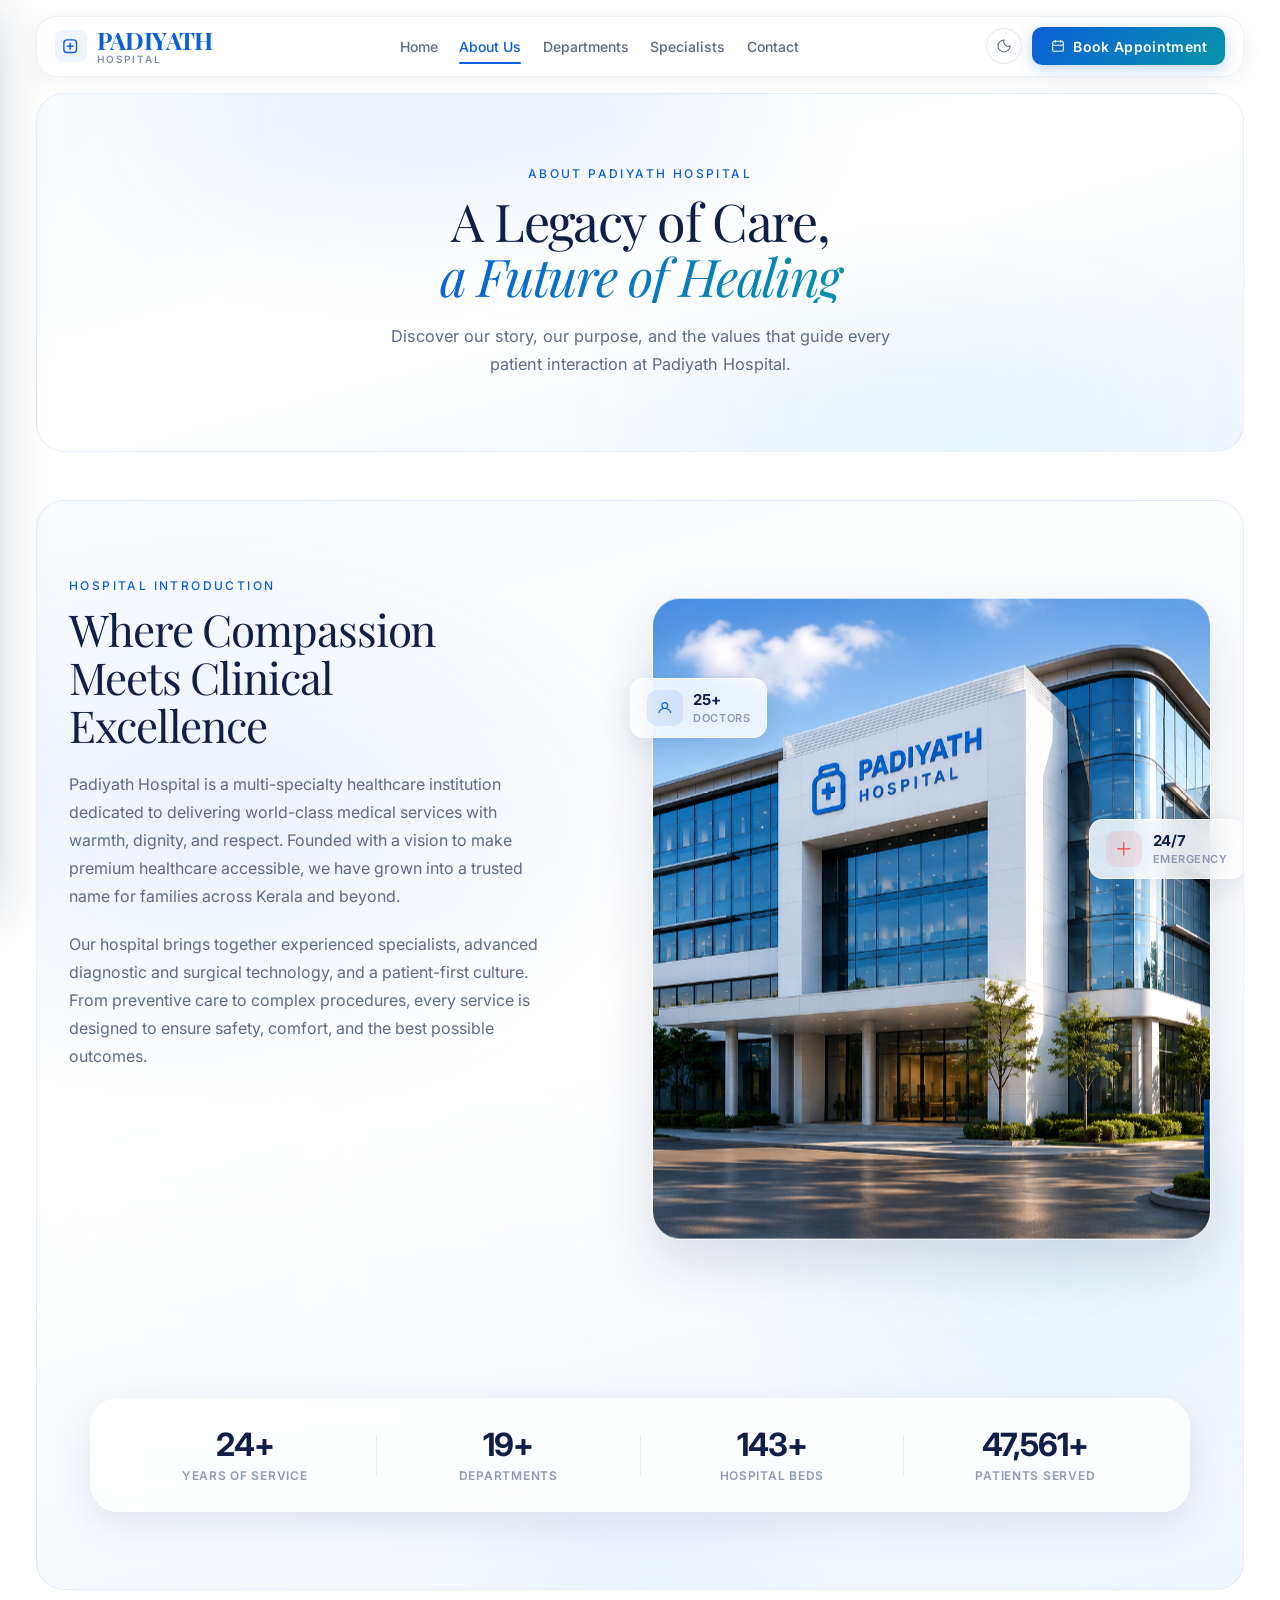
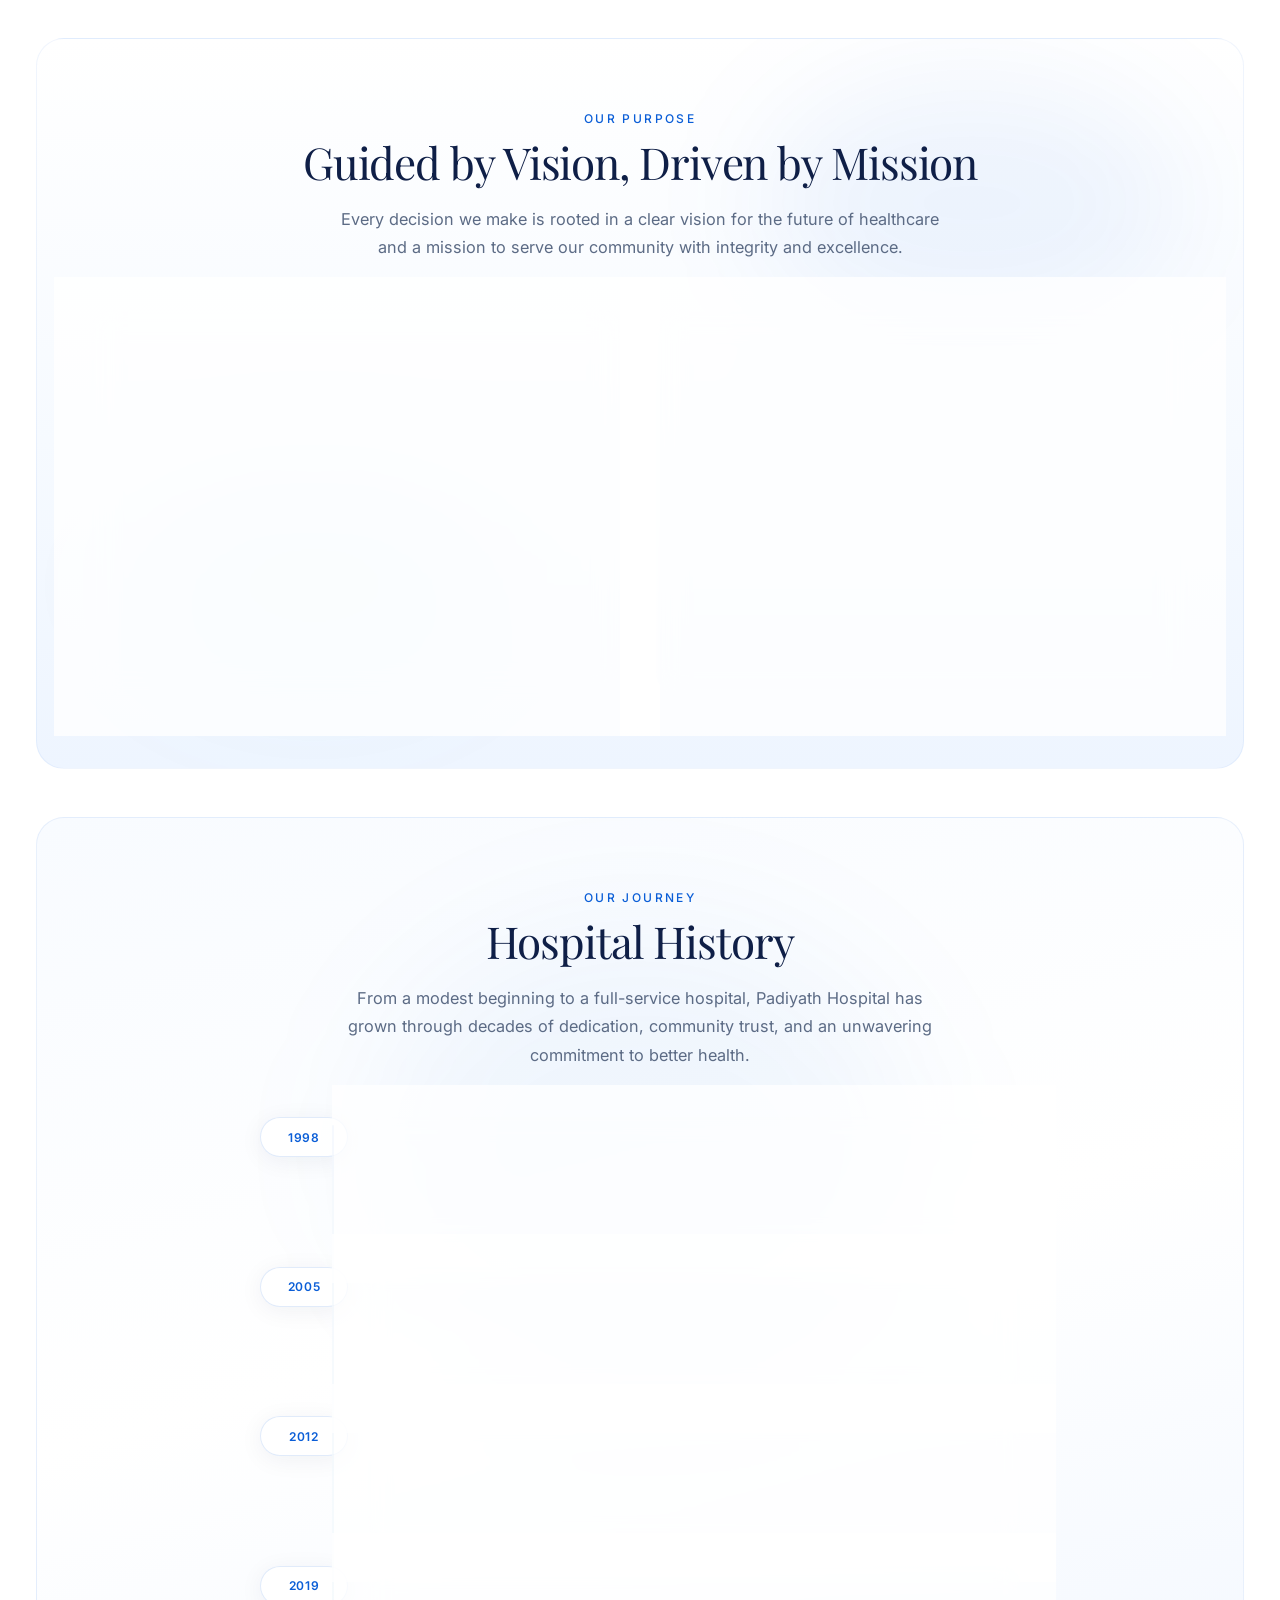
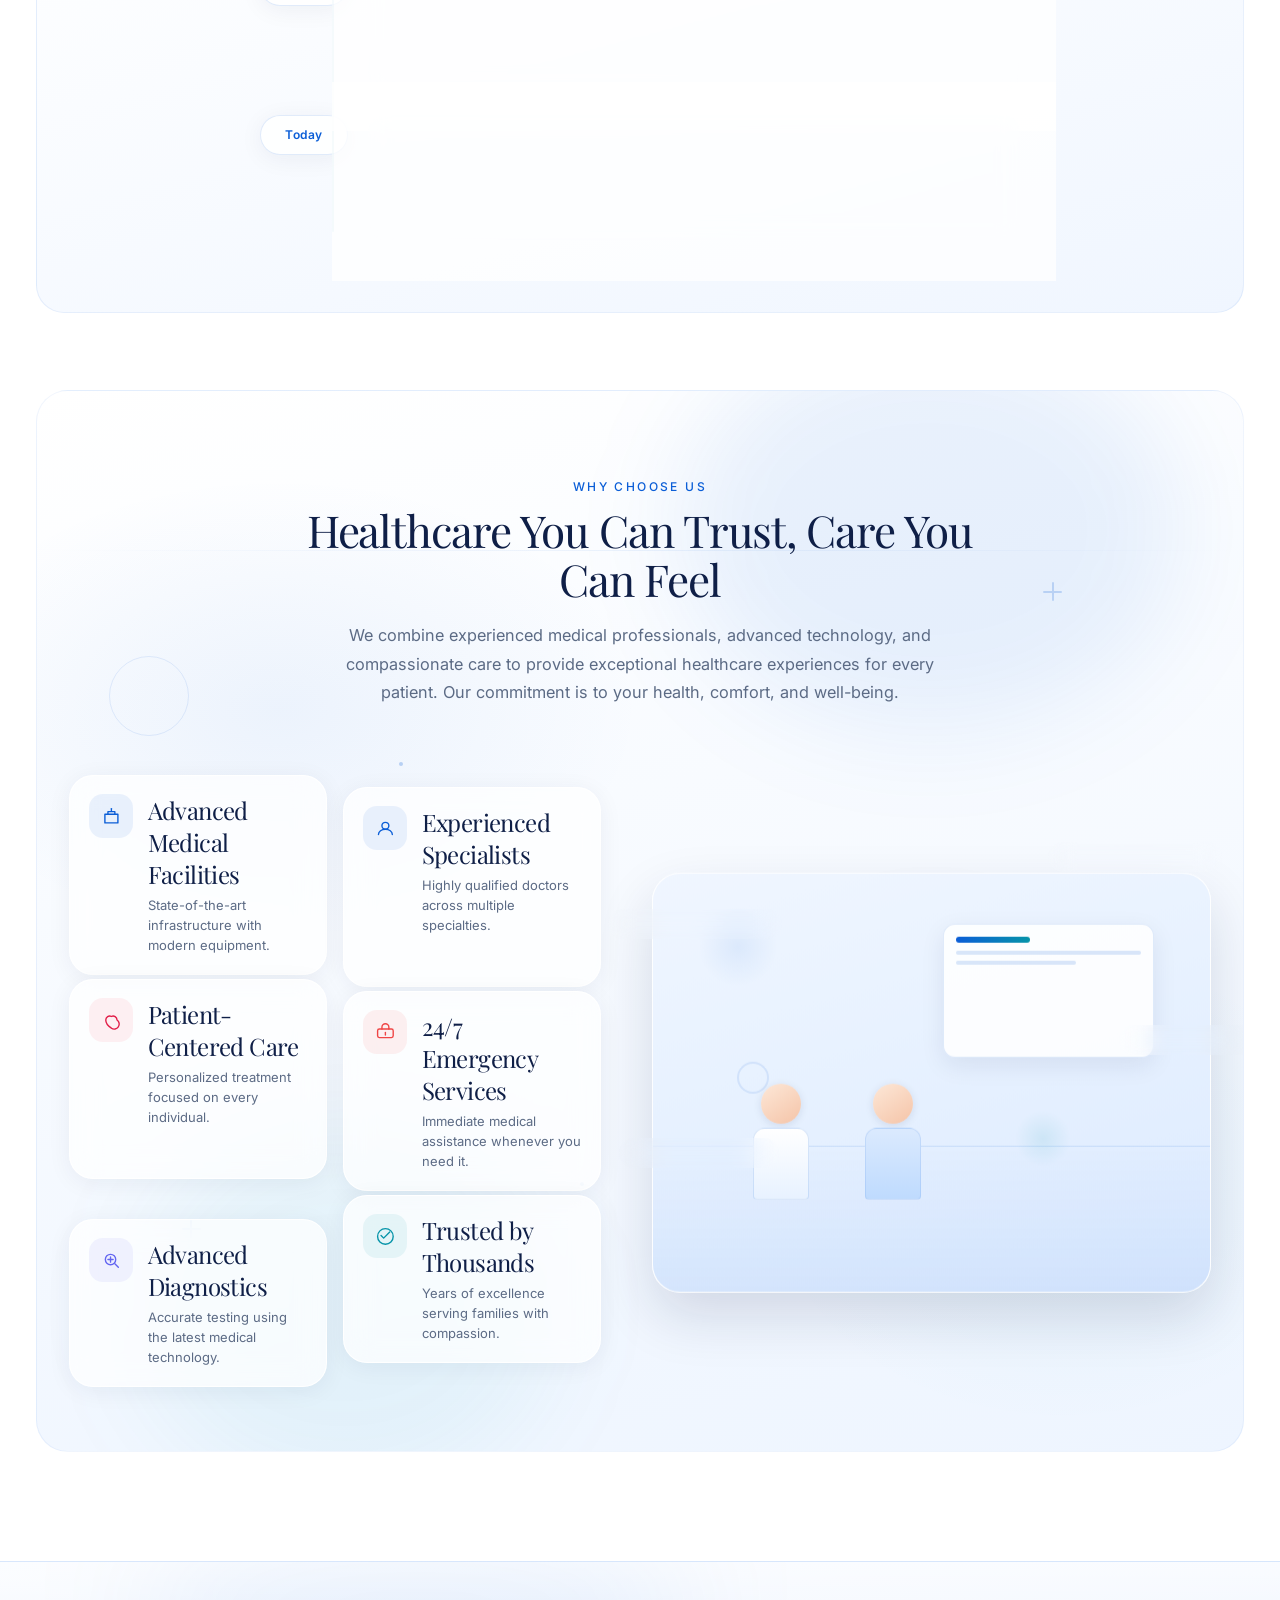
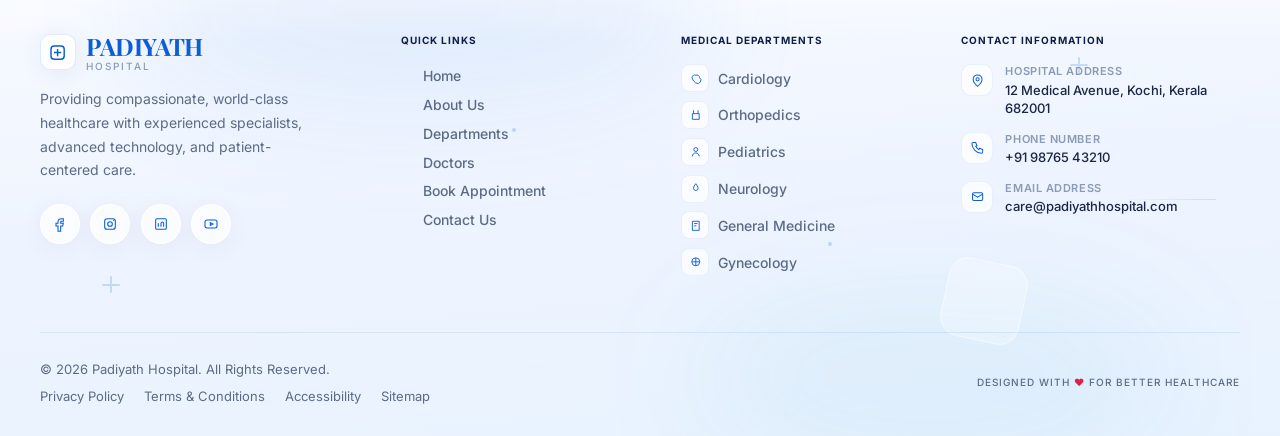
==== commit 1cc636a5: "Add mobile navigation drawer to multiple HTML files: implemented a responsive navigation drawer with" ====
--- a/about.html
+++ b/about.html
@@ -13,9 +13,49 @@
     <link rel="stylesheet" href="assets/css/styles.css" />
   </head>
   <body>
+    <div class="nav-drawer" id="nav-drawer" aria-hidden="true" inert>
+      <div class="nav-drawer-header">
+        <span class="nav-drawer-brand">PADIYATH</span>
+        <button type="button" class="nav-drawer-close" id="nav-drawer-close" aria-label="Close menu">
+          <svg viewBox="0 0 24 24" fill="none" aria-hidden="true">
+            <path d="M6 6l12 12M18 6L6 18" />
+          </svg>
+        </button>
+      </div>
+      <nav class="nav-drawer-links" aria-label="Mobile navigation">
+        <a href="index.html" class="nav-drawer-link">
+          <svg viewBox="0 0 24 24" fill="none" aria-hidden="true"><path d="M4 10.5 12 4l8 6.5V20a1 1 0 0 1-1 1h-5v-6H10v6H5a1 1 0 0 1-1-1v-9.5Z" /></svg>
+          Home
+        </a>
+        <a href="about.html" class="nav-drawer-link active">
+          <svg viewBox="0 0 24 24" fill="none" aria-hidden="true"><rect x="4" y="8" width="16" height="12" rx="1" /><path d="M9 8V6a3 3 0 0 1 6 0v2" /></svg>
+          About Us
+        </a>
+        <a href="departments.html" class="nav-drawer-link">
+          <svg viewBox="0 0 24 24" fill="none" aria-hidden="true"><path d="M12 4v16M4 12h16" /><rect x="3" y="3" width="18" height="18" rx="3" /></svg>
+          Departments
+        </a>
+        <a href="doctors.html" class="nav-drawer-link">
+          <svg viewBox="0 0 24 24" fill="none" aria-hidden="true"><circle cx="9" cy="8" r="3" /><circle cx="17" cy="10" r="2.5" /><path d="M3 20c0-3.3 2.7-6 6-6M14 20c0-2.5 2-4.5 4.5-4.5" /></svg>
+          Specialists
+        </a>
+        <a href="contact.html" class="nav-drawer-link">
+          <svg viewBox="0 0 24 24" fill="none" aria-hidden="true"><rect x="4" y="6" width="16" height="12" rx="2" /><path d="M4 8l8 5 8-5" /></svg>
+          Contact
+        </a>
+      </nav>
+    </div>
+    <div class="nav-drawer-overlay" id="nav-drawer-overlay" hidden></div>
+
     <main class="page-shell">
       <header class="top-nav" aria-label="Primary navigation">
-        <a class="brand" href="index.html" aria-label="Padiyath Hospital home">
+        <div class="nav-brand-group">
+          <button type="button" class="nav-menu-btn" id="nav-menu-btn" aria-label="Open menu" aria-expanded="false" aria-controls="nav-drawer">
+            <svg viewBox="0 0 24 24" fill="none" aria-hidden="true">
+              <path d="M4 7h16M4 12h16M4 17h16" />
+            </svg>
+          </button>
+          <a class="brand" href="index.html" aria-label="Padiyath Hospital home">
           <span class="brand-icon" aria-hidden="true">
             <svg viewBox="0 0 24 24" fill="none">
               <rect x="3.75" y="3.75" width="16.5" height="16.5" rx="4" />
@@ -27,6 +67,7 @@
             <small>HOSPITAL</small>
           </span>
         </a>
+        </div>
 
         <nav class="nav-links">
           <a href="index.html">Home</a>
@@ -37,7 +78,7 @@
         </nav>
 
         <div class="nav-actions">
-          <button class="mode-btn" aria-label="Toggle dark mode">
+          <button class="mode-btn nav-mode-btn" aria-label="Toggle dark mode">
             <svg viewBox="0 0 24 24" fill="none" aria-hidden="true">
               <path d="M12 3a9 9 0 1 0 9 9 7 7 0 0 1-9-9Z" />
             </svg>
@@ -670,6 +711,7 @@
       </div>
     </footer>
 
+    <script src="assets/js/mobile-nav.js" defer></script>
     <script src="assets/js/index.js" defer></script>
   </body>
 </html>
--- a/assets/css/styles.css
+++ b/assets/css/styles.css
@@ -1,4 +1,4 @@
-﻿:root {
+:root {
   --white: #ffffff;
   --medical-blue: #0b5ed7;
   --deep-navy: #0f1f47;
@@ -237,6 +237,153 @@
 .book-btn:hover {
   transform: translateY(-1px);
   box-shadow: 0 8px 24px rgba(11, 94, 215, 0.32);
+}
+
+/* ── Mobile navigation drawer (code.html pattern) ── */
+
+.nav-brand-group {
+  display: flex;
+  align-items: center;
+  gap: 0.35rem;
+  min-width: 0;
+}
+
+.nav-menu-btn {
+  display: none;
+  width: 2.5rem;
+  height: 2.5rem;
+  border: 0;
+  border-radius: 10px;
+  background: transparent;
+  color: var(--medical-blue);
+  cursor: pointer;
+  place-items: center;
+  flex-shrink: 0;
+  padding: 0;
+}
+
+.nav-menu-btn svg {
+  width: 1.5rem;
+  height: 1.5rem;
+  stroke: currentColor;
+  stroke-width: 1.75;
+  stroke-linecap: round;
+}
+
+.nav-drawer {
+  position: fixed;
+  top: 0;
+  left: 0;
+  z-index: 60;
+  width: min(20rem, 86vw);
+  height: 100%;
+  background: #fbf9f8;
+  box-shadow: 0 12px 48px rgba(15, 31, 71, 0.18);
+  transform: translateX(-100%);
+  transition: transform 0.3s ease;
+  display: flex;
+  flex-direction: column;
+}
+
+.nav-drawer.is-open {
+  transform: translateX(0);
+}
+
+.nav-drawer-header {
+  display: flex;
+  align-items: center;
+  justify-content: space-between;
+  padding: 1.25rem 1.25rem 0.75rem;
+}
+
+.nav-drawer-brand {
+  font-family: var(--font-serif);
+  font-size: 1.35rem;
+  font-weight: 700;
+  color: var(--medical-blue);
+}
+
+.nav-drawer-close {
+  width: 2.5rem;
+  height: 2.5rem;
+  border: 0;
+  border-radius: 10px;
+  background: transparent;
+  color: var(--text-muted);
+  cursor: pointer;
+  display: grid;
+  place-items: center;
+  padding: 0;
+}
+
+.nav-drawer-close svg {
+  width: 1.35rem;
+  height: 1.35rem;
+  stroke: currentColor;
+  stroke-width: 1.75;
+  stroke-linecap: round;
+}
+
+.nav-drawer-links {
+  display: flex;
+  flex-direction: column;
+  gap: 0.35rem;
+  padding: 0.75rem 1.25rem 1.5rem;
+}
+
+.nav-drawer-link {
+  display: flex;
+  align-items: center;
+  gap: 0.75rem;
+  padding: 0.85rem 1rem;
+  border-radius: 999px;
+  text-decoration: none;
+  font-size: 0.875rem;
+  font-weight: 600;
+  letter-spacing: 0.02em;
+  color: var(--text-muted);
+  transition: background 0.2s ease, color 0.2s ease;
+}
+
+.nav-drawer-link svg {
+  width: 1.25rem;
+  height: 1.25rem;
+  stroke: currentColor;
+  stroke-width: 1.6;
+  fill: none;
+  flex-shrink: 0;
+}
+
+.nav-drawer-link:hover {
+  background: rgba(11, 94, 215, 0.06);
+  color: var(--deep-navy);
+}
+
+.nav-drawer-link.active {
+  background: linear-gradient(135deg, #0b5ed7 0%, #0694a9 100%);
+  color: #fff;
+  box-shadow: 0 4px 16px rgba(11, 94, 215, 0.22);
+}
+
+.nav-drawer-overlay {
+  position: fixed;
+  inset: 0;
+  z-index: 55;
+  background: rgba(0, 0, 0, 0.2);
+  backdrop-filter: blur(4px);
+  -webkit-backdrop-filter: blur(4px);
+  opacity: 0;
+  pointer-events: none;
+  transition: opacity 0.3s ease;
+}
+
+.nav-drawer-overlay.is-visible {
+  opacity: 1;
+  pointer-events: auto;
+}
+
+body.nav-drawer-open {
+  overflow: hidden;
 }
 
 .hero-section {
@@ -6678,19 +6825,6 @@
 }
 
 @media (max-width: 1180px) {
-  .top-nav {
-    flex-wrap: wrap;
-    justify-content: center;
-  }
-
-  .nav-links {
-    order: 3;
-    width: 100%;
-    justify-content: center;
-    flex-wrap: wrap;
-    padding-bottom: 0.1rem;
-  }
-
   .hero-section {
     grid-template-columns: 1fr;
     min-height: auto;
@@ -6864,14 +6998,236 @@
   }
 }
 
+@media (max-width: 768px) {
+  body {
+    overflow-x: hidden;
+  }
+
+  .page-shell {
+    padding-left: 1.25rem;
+    padding-right: 1.25rem;
+  }
+
+  .top-nav {
+    position: sticky;
+    top: 0;
+    z-index: 50;
+    flex-wrap: nowrap;
+    gap: 0.5rem;
+    margin-left: -1.25rem;
+    margin-right: -1.25rem;
+    width: calc(100% + 2.5rem);
+    padding: 0 1.25rem;
+    min-height: 4rem;
+    border-radius: 0;
+    border-left: 0;
+    border-right: 0;
+  }
+
+  .nav-menu-btn {
+    display: grid;
+  }
+
+  .nav-links {
+    display: none;
+  }
+
+  .nav-mode-btn {
+    display: none;
+  }
+
+  .brand-text small {
+    display: none;
+  }
+
+  .brand-text strong {
+    font-size: 1.25rem;
+  }
+
+  .book-btn {
+    padding: 0.5rem 0.75rem;
+    font-size: 0.8125rem;
+    white-space: nowrap;
+  }
+
+  .book-btn svg {
+    display: none;
+  }
+
+  .hero-section {
+    padding-top: 1.5rem;
+    text-align: center;
+  }
+
+  .hero-left {
+    align-items: center;
+    max-width: none;
+    margin: 0 auto;
+  }
+
+  .hero-left h1 {
+    font-size: 2.5rem;
+    line-height: 1.2;
+    letter-spacing: -0.01em;
+    max-width: none;
+  }
+
+  .hero-copy {
+    max-width: none;
+    font-size: 1rem;
+  }
+
+  .eyebrow {
+    margin-left: auto;
+    margin-right: auto;
+  }
+
+  .feature-row {
+    justify-content: center;
+  }
+
+  .hero-cta-row {
+    flex-direction: column;
+    width: 100%;
+    max-width: 24rem;
+    margin-left: auto;
+    margin-right: auto;
+  }
+
+  .hero-cta-row .btn-primary,
+  .hero-cta-row .btn-secondary {
+    width: 100%;
+    justify-content: center;
+  }
+
+  .hero-trust-row {
+    justify-content: center;
+  }
+
+  .hero-right {
+    width: 100%;
+  }
+
+  .stats-panel {
+    grid-template-columns: repeat(2, minmax(0, 1fr));
+  }
+
+  .about-content,
+  .dept-header,
+  .spec-header,
+  .why-content,
+  .impact-content,
+  .testi-content,
+  .book-content,
+  .home-section-header {
+    text-align: center;
+  }
+
+  .about-cta,
+  .dept-header-cta,
+  .spec-header-cta {
+    justify-content: center;
+  }
+
+  .spec-card-actions,
+  .spec-card-actions--featured {
+    flex-direction: column;
+    width: 100%;
+  }
+
+  .spec-view-btn,
+  .spec-card-actions .spec-book-btn {
+    width: 100%;
+    justify-content: center;
+  }
+
+  .book-submit,
+  .contact-submit {
+    width: 100%;
+  }
+
+  .contact-emergency-inner {
+    flex-direction: column;
+    align-items: stretch;
+    text-align: center;
+  }
+
+  .contact-emergency-btn {
+    width: 100%;
+  }
+
+  .contact-cta-actions {
+    width: 100%;
+    flex-direction: column;
+  }
+
+  .contact-cta-actions .btn-primary,
+  .contact-cta-actions .btn-secondary {
+    width: 100%;
+    justify-content: center;
+  }
+
+  .footer-grid {
+    grid-template-columns: 1fr;
+    text-align: center;
+  }
+
+  .footer-col--brand,
+  .footer-col {
+    display: flex;
+    flex-direction: column;
+    align-items: center;
+  }
+
+  .footer-brand {
+    justify-content: center;
+  }
+
+  .footer-desc {
+    margin-left: auto;
+    margin-right: auto;
+  }
+
+  .footer-social {
+    justify-content: center;
+  }
+
+  .footer-links,
+  .footer-dept-list,
+  .footer-contact-list {
+    display: flex;
+    flex-direction: column;
+    align-items: center;
+  }
+
+  .footer-contact-list li {
+    justify-content: center;
+    text-align: center;
+  }
+
+  .footer-bottom {
+    align-items: center;
+    text-align: center;
+  }
+
+  .footer-bottom-left {
+    align-items: center;
+    width: 100%;
+  }
+
+  .footer-legal {
+    justify-content: center;
+  }
+
+  .footer-tagline {
+    text-align: center;
+  }
+}
+
 @media (max-width: 760px) {
   .page-shell {
-    padding-left: 0.8rem;
-    padding-right: 0.8rem;
-  }
-
-  .hero-left h1 {
-    font-size: clamp(1.7rem, 8vw, 2.3rem);
+    padding-left: 1.25rem;
+    padding-right: 1.25rem;
   }
 
   .hero-copy {
@@ -6880,7 +7236,7 @@
   }
 
   .hero-cta-row {
-    flex-wrap: wrap;
+    flex-direction: column;
   }
 
   .hero-trust-row {
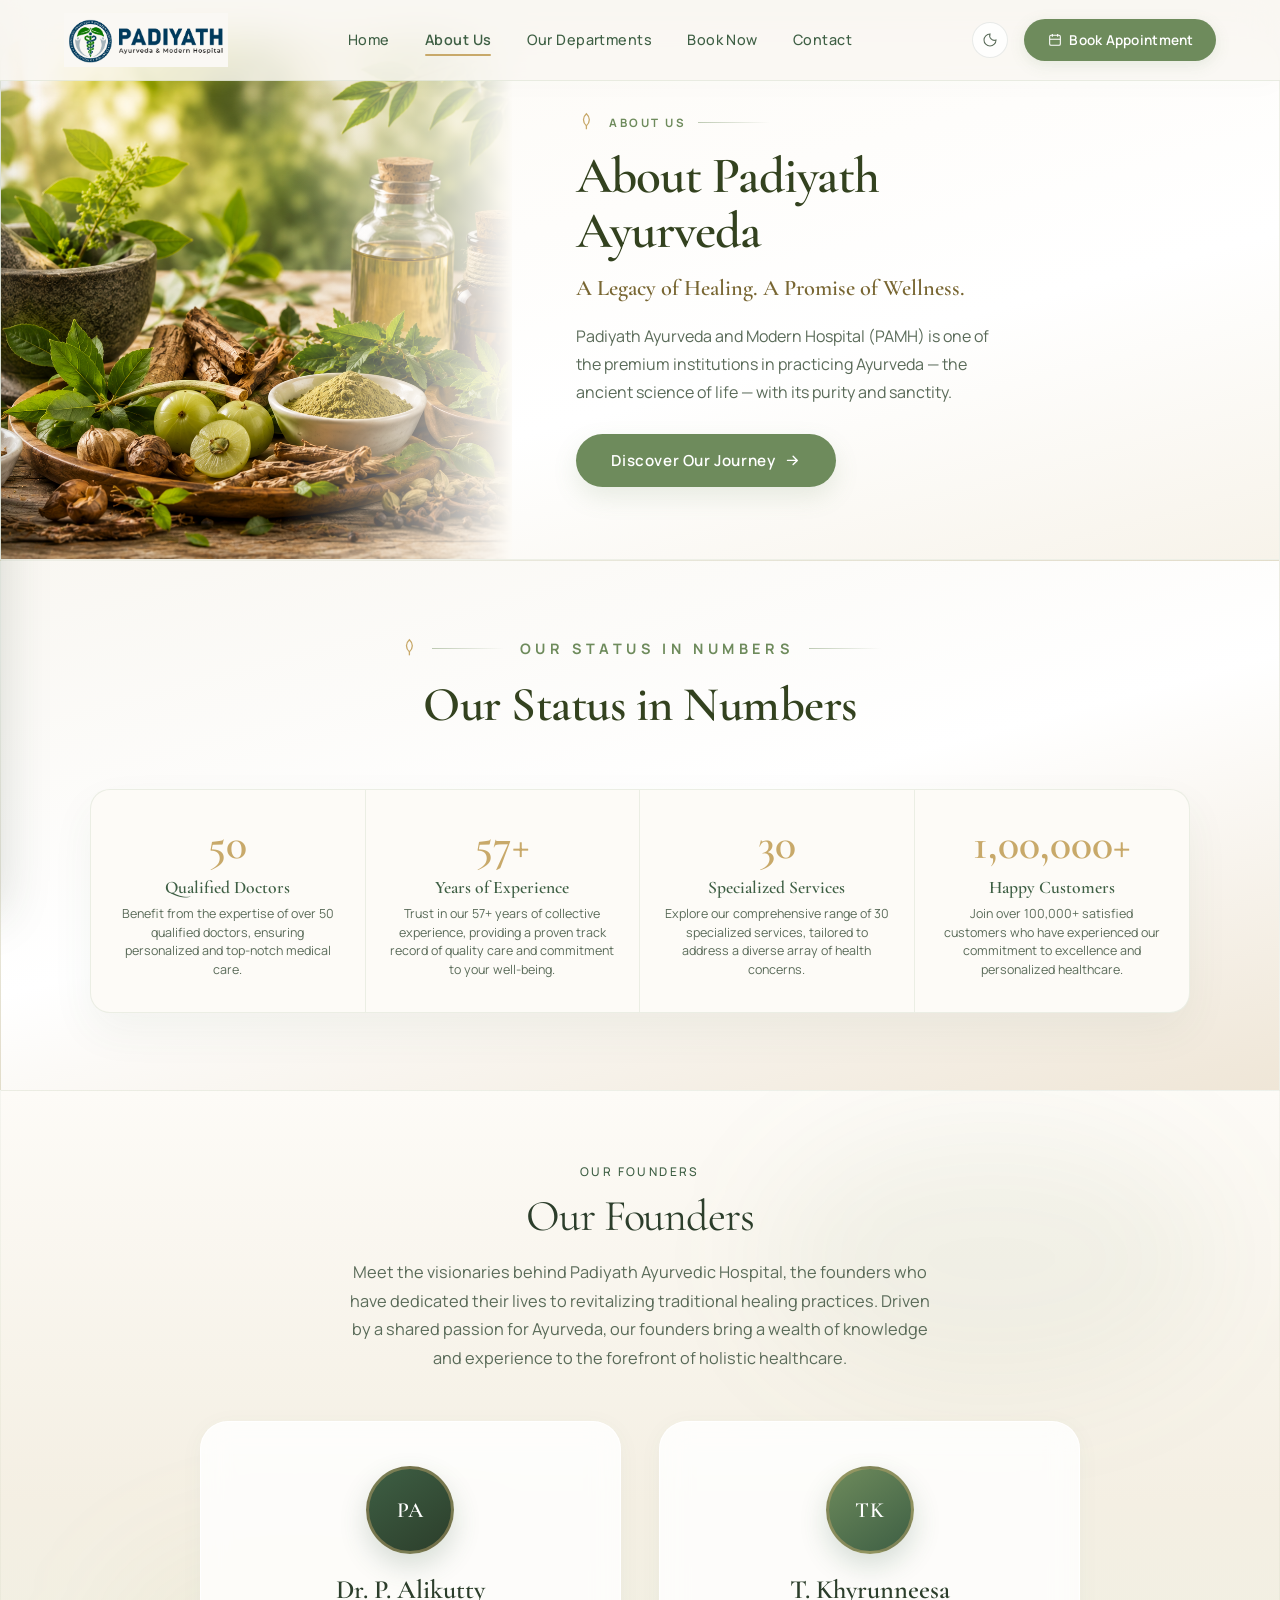
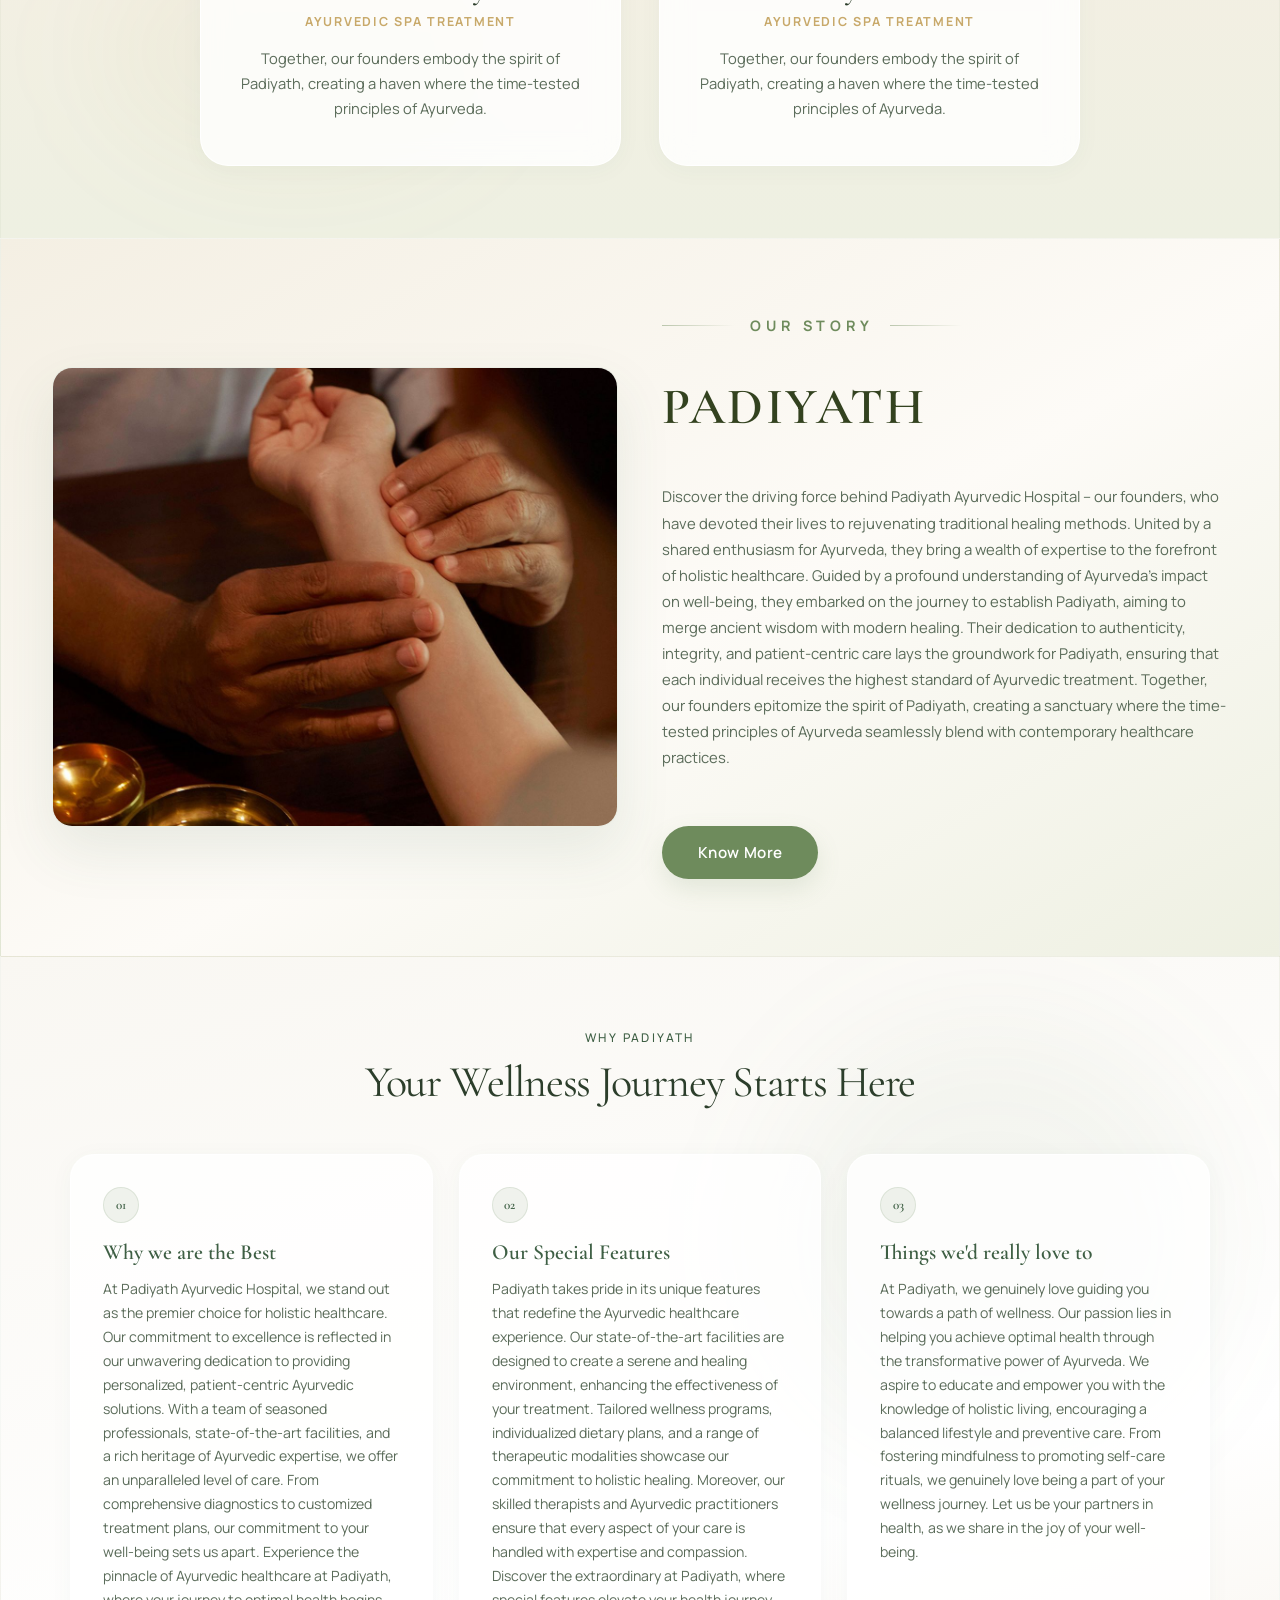
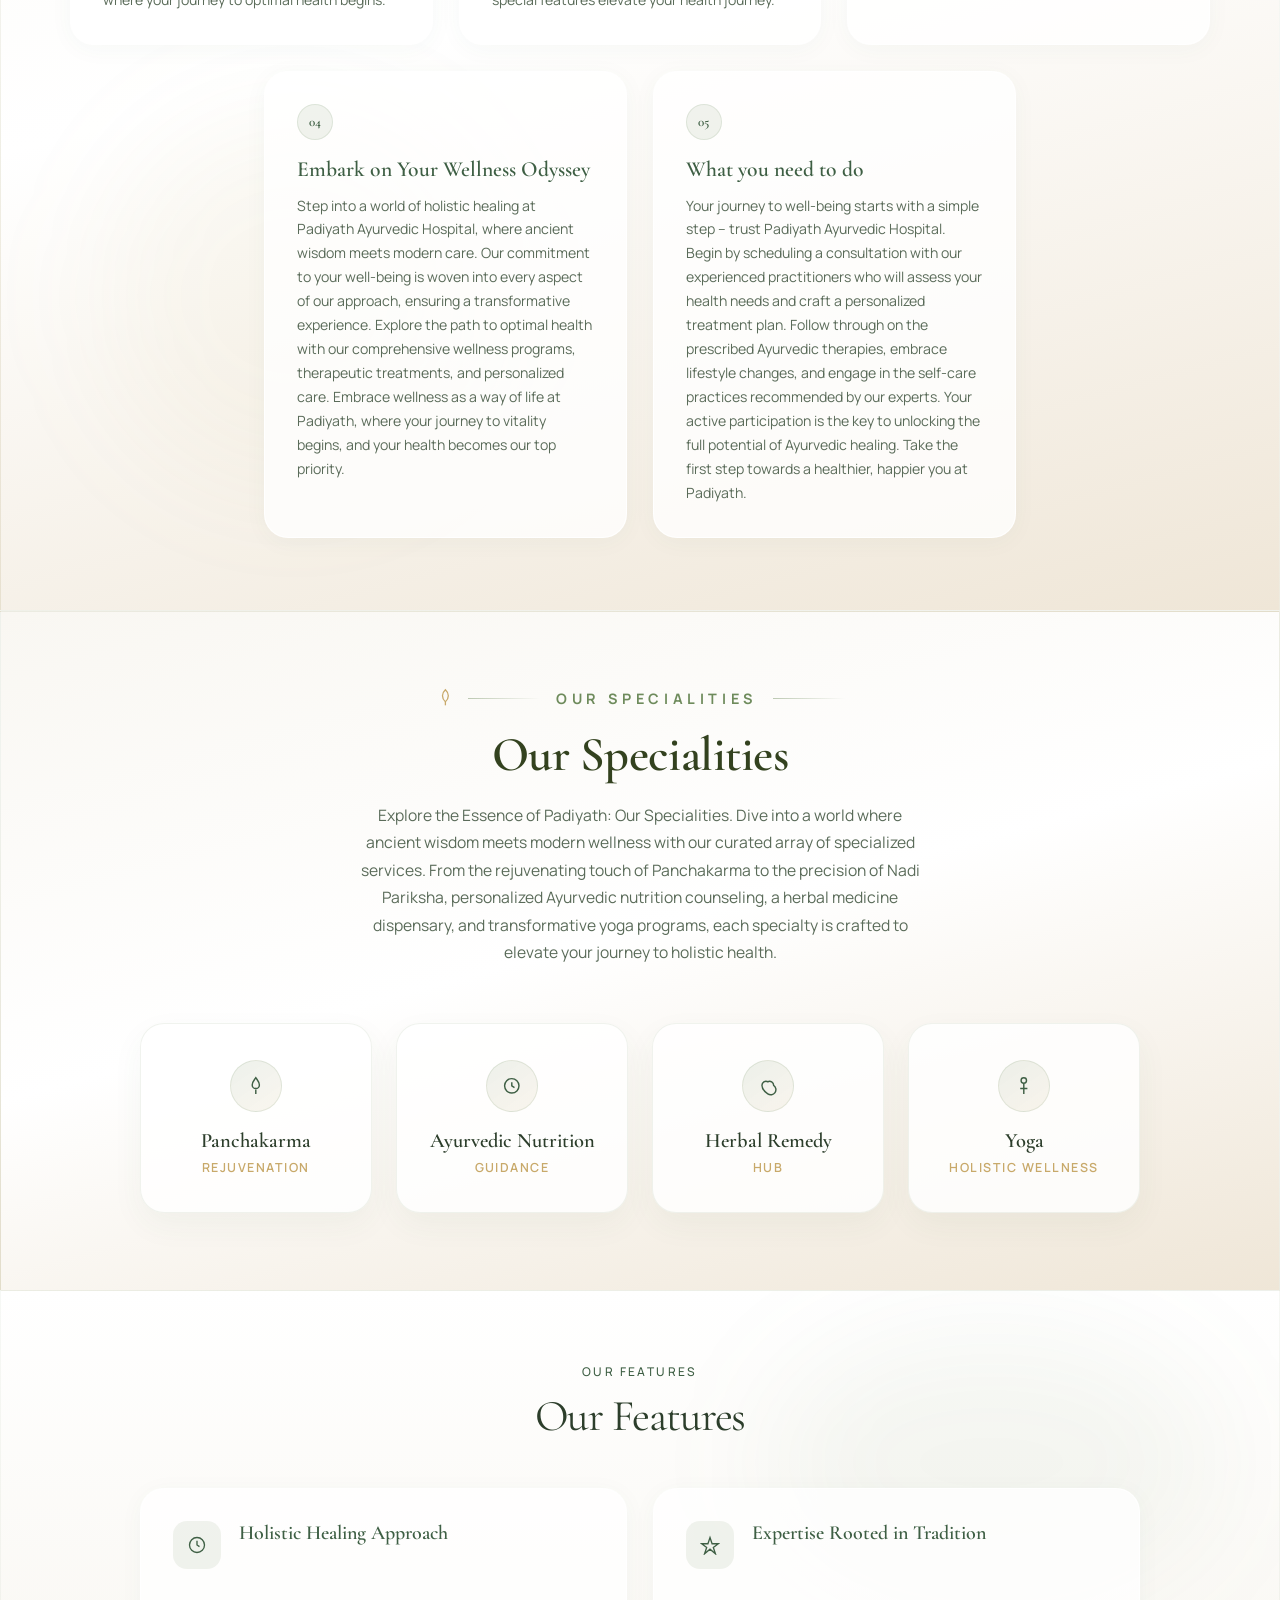
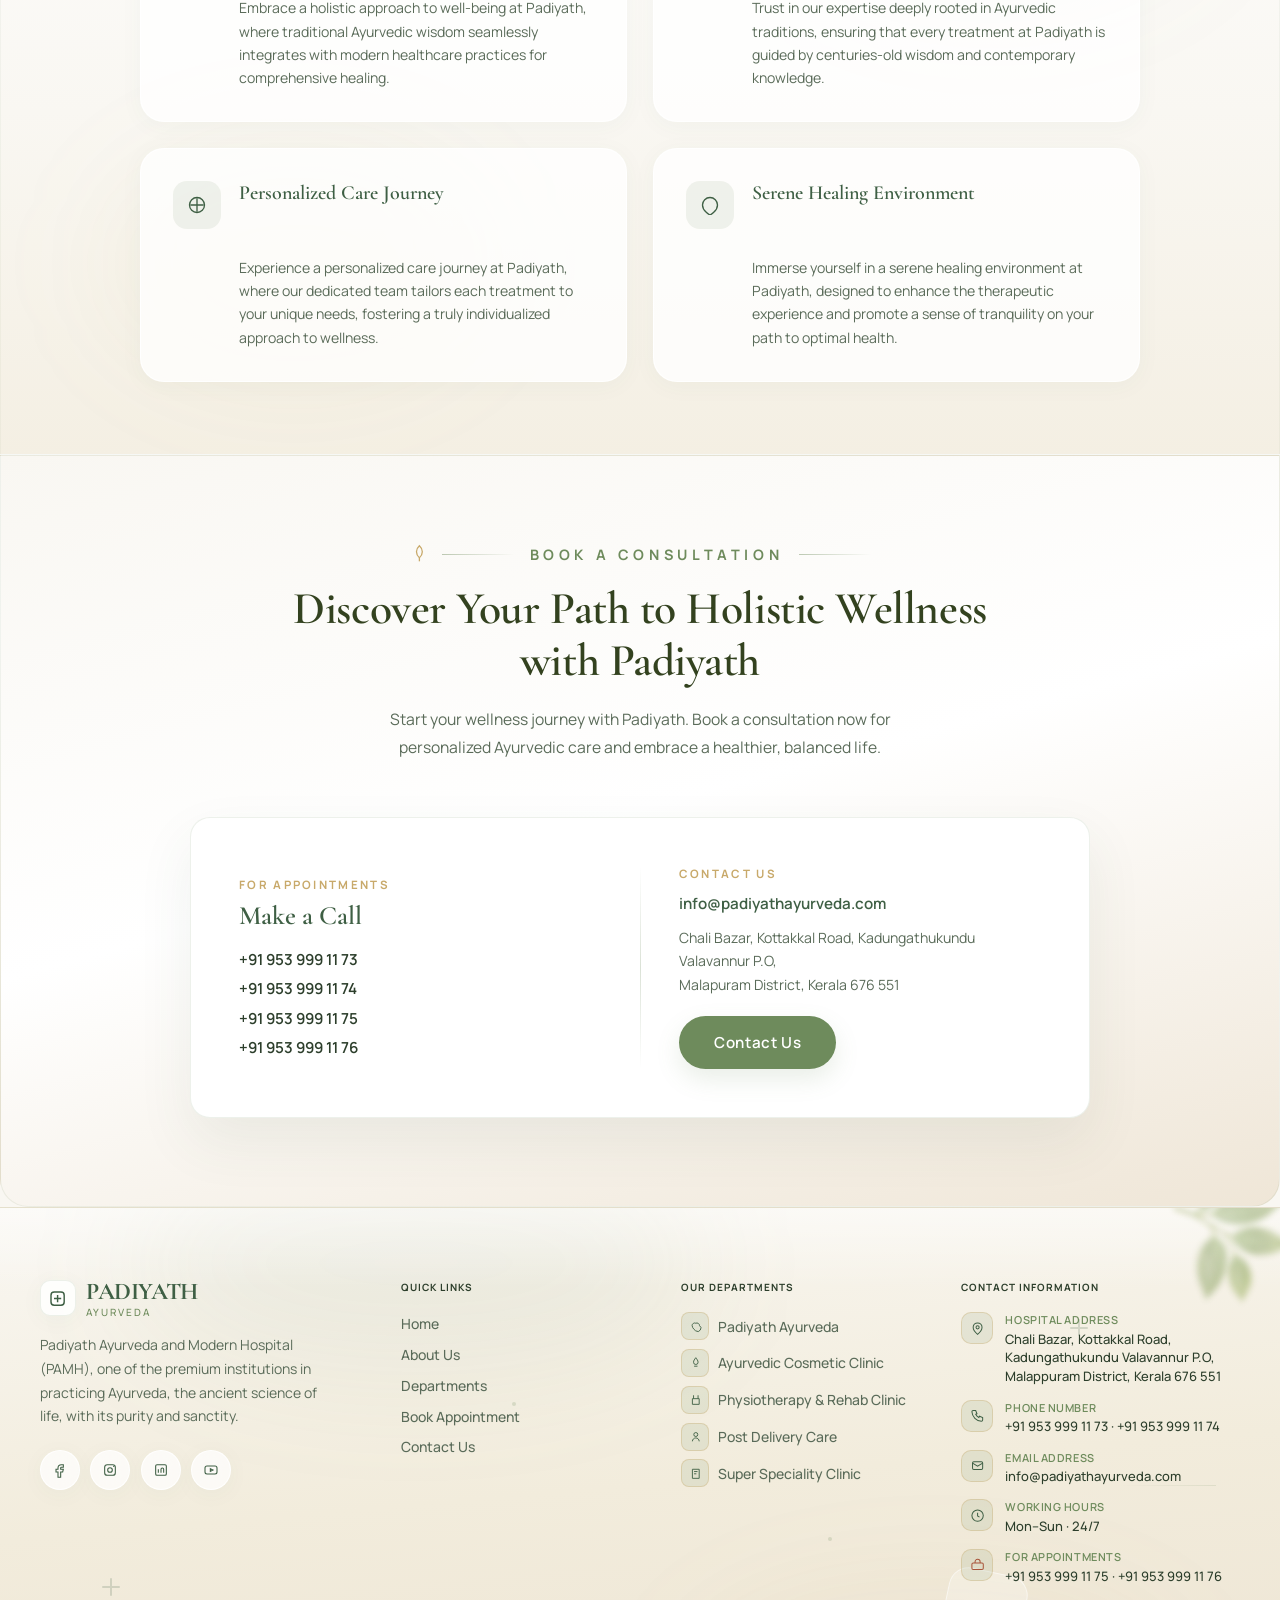
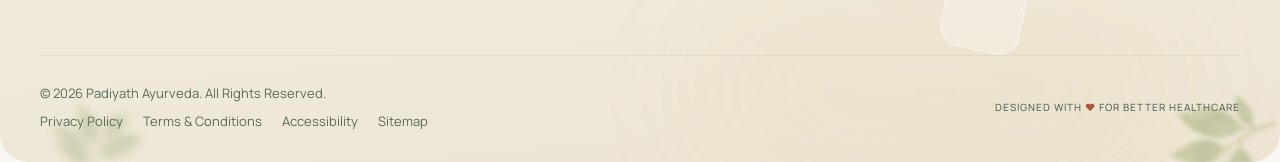
==== commit 6d9d62cf: "refactor: update HTML files to reflect rebranding to Padiyath Ayurveda, including title changes, nav" ====
--- a/about.html
+++ b/about.html
@@ -1,16 +1,16 @@
-<!DOCTYPE html>
+﻿<!DOCTYPE html>
 <html lang="en">
   <head>
     <meta charset="UTF-8" />
     <meta name="viewport" content="width=device-width, initial-scale=1.0" />
-    <title>About Us | Padiyath Hospital</title>
+    <title>About Padiyath | Padiyath Ayurveda</title>
     <link rel="preconnect" href="https://fonts.googleapis.com" />
     <link rel="preconnect" href="https://fonts.gstatic.com" crossorigin />
     <link
-      href="https://fonts.googleapis.com/css2?family=Playfair+Display:ital,wght@0,400;0,700;1,400&family=Inter:wght@300;400;500;600&display=swap"
+      href="https://fonts.googleapis.com/css2?family=Cormorant+Garamond:ital,wght@0,300;0,400;0,500;0,600;0,700;1,400&family=Playfair+Display:wght@500;600;700;800&family=Manrope:wght@300;400;500;600;700;800&family=Inter:wght@300;400;500;600&display=swap"
       rel="stylesheet"
     />
-    <link rel="stylesheet" href="assets/css/styles.css" />
+    <link rel="stylesheet" href="assets/css/styles.css?v=1.8.0" />
   </head>
   <body>
     <div class="nav-drawer" id="nav-drawer" aria-hidden="true" inert>
@@ -33,11 +33,11 @@
         </a>
         <a href="departments.html" class="nav-drawer-link">
           <svg viewBox="0 0 24 24" fill="none" aria-hidden="true"><path d="M12 4v16M4 12h16" /><rect x="3" y="3" width="18" height="18" rx="3" /></svg>
-          Departments
+          Our Departments
         </a>
-        <a href="doctors.html" class="nav-drawer-link">
-          <svg viewBox="0 0 24 24" fill="none" aria-hidden="true"><circle cx="9" cy="8" r="3" /><circle cx="17" cy="10" r="2.5" /><path d="M3 20c0-3.3 2.7-6 6-6M14 20c0-2.5 2-4.5 4.5-4.5" /></svg>
-          Specialists
+        <a href="index.html#appointment" class="nav-drawer-link">
+          <svg viewBox="0 0 24 24" fill="none" aria-hidden="true"><rect x="4" y="5" width="16" height="15" rx="2" /><path d="M8 3v4M16 3v4M4 11h16" /></svg>
+          Book Now
         </a>
         <a href="contact.html" class="nav-drawer-link">
           <svg viewBox="0 0 24 24" fill="none" aria-hidden="true"><rect x="4" y="6" width="16" height="12" rx="2" /><path d="M4 8l8 5 8-5" /></svg>
@@ -47,7 +47,7 @@
     </div>
     <div class="nav-drawer-overlay" id="nav-drawer-overlay" hidden></div>
 
-    <main class="page-shell">
+    <main class="page-shell" id="about-page">
       <header class="top-nav" aria-label="Primary navigation">
         <div class="nav-brand-group">
           <button type="button" class="nav-menu-btn" id="nav-menu-btn" aria-label="Open menu" aria-expanded="false" aria-controls="nav-drawer">
@@ -55,25 +55,21 @@
               <path d="M4 7h16M4 12h16M4 17h16" />
             </svg>
           </button>
-          <a class="brand" href="index.html" aria-label="Padiyath Hospital home">
-          <span class="brand-icon" aria-hidden="true">
-            <svg viewBox="0 0 24 24" fill="none">
-              <rect x="3.75" y="3.75" width="16.5" height="16.5" rx="4" />
-              <path d="M12 7.5v9M7.5 12h9" />
-            </svg>
-          </span>
-          <span class="brand-text">
-            <strong>PADIYATH</strong>
-            <small>HOSPITAL</small>
-          </span>
-        </a>
+          <a class="brand" href="index.html" aria-label="Padiyath Ayurveda home">
+            <img
+              class="brand-logo-img"
+              src="assets/images/logo.png"
+              alt="Padiyath Ayurveda &amp; Modern Hospital"
+              decoding="async"
+            />
+          </a>
         </div>
 
         <nav class="nav-links">
           <a href="index.html">Home</a>
           <a class="active" href="about.html">About Us</a>
-          <a href="departments.html">Departments</a>
-          <a href="doctors.html">Specialists</a>
+          <a href="departments.html">Our Departments</a>
+          <a href="index.html#appointment">Book Now</a>
           <a href="contact.html">Contact</a>
         </nav>
 
@@ -93,452 +89,403 @@
         </div>
       </header>
 
-      <section class="abt-hero reveal" aria-labelledby="abt-hero-heading">
-        <div class="abt-hero-bg" aria-hidden="true">
-          <div class="abt-hero-glow abt-hero-glow--1"></div>
-          <div class="abt-hero-glow abt-hero-glow--2"></div>
-        </div>
-        <p class="abt-hero-label">About Padiyath Hospital</p>
-        <h1 id="abt-hero-heading">
-          A Legacy of Care,
-          <span>a Future of Healing</span>
-        </h1>
-        <p class="abt-hero-lead">
-          Discover our story, our purpose, and the values that guide every patient
-          interaction at Padiyath Hospital.
-        </p>
-      </section>
-
-      <section
-        class="about-section abt-intro-section"
-        id="hospital-introduction"
-        aria-labelledby="intro-heading"
-      >
+
+      <section class="about-section abt-intro-section" id="about-padiyath" aria-labelledby="intro-heading">
         <div class="about-bg-gradient" aria-hidden="true"></div>
-
         <div class="about-main">
-          <div class="about-content reveal">
-            <p class="about-label">Hospital Introduction</p>
-            <h2 id="intro-heading">Where Compassion Meets Clinical Excellence</h2>
-            <p class="about-description">
-              Padiyath Hospital is a multi-specialty healthcare institution dedicated to delivering
-              world-class medical services with warmth, dignity, and respect. Founded with a vision
-              to make premium healthcare accessible, we have grown into a trusted name for families
-              across Kerala and beyond.
-            </p>
-            <p class="about-description">
-              Our hospital brings together experienced specialists, advanced diagnostic and surgical
-              technology, and a patient-first culture. From preventive care to complex procedures,
-              every service is designed to ensure safety, comfort, and the best possible outcomes.
-            </p>
-
-            <div class="about-features">
-              <article class="about-feature-card reveal reveal-delay-1">
-                <span class="about-feature-icon" aria-hidden="true">
-                  <svg viewBox="0 0 24 24" fill="none">
-                    <path d="M12 21s-6.5-4.35-6.5-9.5A4.5 4.5 0 0 1 12 7.5a4.5 4.5 0 0 1 6.5 4A4.5 4.5 0 0 1 12 21Z" />
-                  </svg>
-                </span>
-                <div>
-                  <h3>Compassionate Care</h3>
-                  <p>Every patient is treated with empathy and individual attention.</p>
-                </div>
-              </article>
-
-              <article class="about-feature-card reveal reveal-delay-2">
-                <span class="about-feature-icon" aria-hidden="true">
-                  <svg viewBox="0 0 24 24" fill="none">
-                    <path d="M4.5 9.5h15v10h-15z" />
-                    <path d="M8 9.5V6.5h8v3" />
-                    <path d="M10 14h4" />
-                  </svg>
-                </span>
-                <div>
-                  <h3>Advanced Technology</h3>
-                  <p>Modern equipment supporting precise diagnosis and treatment.</p>
-                </div>
-              </article>
-
-              <article class="about-feature-card reveal reveal-delay-3">
-                <span class="about-feature-icon" aria-hidden="true">
-                  <svg viewBox="0 0 24 24" fill="none">
-                    <path d="M12 5a4 4 0 1 1 0 8 4 4 0 0 1 0-8Z" />
-                    <path d="M4 19c0-3.314 3.582-6 8-6s8 2.686 8 6" />
-                  </svg>
-                </span>
-                <div>
-                  <h3>Expert Team</h3>
-                  <p>Board-certified doctors across 20+ medical departments.</p>
-                </div>
-              </article>
-
-              <article class="about-feature-card reveal reveal-delay-4">
-                <span class="about-feature-icon" aria-hidden="true">
-                  <svg viewBox="0 0 24 24" fill="none">
-                    <circle cx="12" cy="12" r="8.5" />
-                    <path d="M12 7.5v5l3 2" />
-                  </svg>
-                </span>
-                <div>
-                  <h3>24/7 Availability</h3>
-                  <p>Emergency and critical care services around the clock.</p>
-                </div>
-              </article>
-            </div>
-          </div>
-
-          <div class="about-visual reveal reveal-delay-2" data-parallax>
-            <div class="about-visual-glow" aria-hidden="true"></div>
-            <div class="about-shape about-shape--cross" aria-hidden="true"></div>
-            <div class="about-shape about-shape--ring" aria-hidden="true"></div>
-            <div class="about-shape about-shape--dots" aria-hidden="true"></div>
-
+          <div class="about-visual reveal">
             <div class="about-image-wrap">
               <img
                 class="about-image"
-                src="assets/images/hero.png"
-                alt="Padiyath Hospital care environment"
-                width="800"
-                height="640"
+                src="assets/images/about_ayurveda_herbs.png"
+                alt="Ayurvedic herbs, oils and traditional preparations at Padiyath Ayurveda"
+                width="1024"
+                height="576"
                 loading="lazy"
                 decoding="async"
               />
             </div>
-
-            <article class="about-float-card about-float-card--1">
-              <span class="about-float-icon" aria-hidden="true">
-                <svg viewBox="0 0 24 24" fill="none">
-                  <path d="M12 5a4 4 0 1 1 0 8 4 4 0 0 1 0-8Z" />
-                  <path d="M4 19c0-3.314 3.582-6 8-6s8 2.686 8 6" />
+          </div>
+          <div class="about-content reveal reveal-delay-1">
+            <div class="abt-kicker">
+              <span class="abt-kicker-leaf" aria-hidden="true">
+                <svg viewBox="0 0 24 24" fill="none" stroke="currentColor" stroke-width="1.5">
+                  <path d="M12 2C7.5 6 7.5 12 12 16c4.5-4 4.5-10 0-14z"/>
+                  <path d="M12 16v4"/>
                 </svg>
               </span>
-              <div>
-                <p class="about-float-value">25+</p>
-                <p class="about-float-label">Doctors</p>
-              </div>
-            </article>
-
-            <article class="about-float-card about-float-card--2">
-              <span class="about-float-icon about-float-icon--red" aria-hidden="true">
-                <svg viewBox="0 0 24 24" fill="none">
-                  <path d="M12 3v18M3 12h18" />
-                </svg>
-              </span>
-              <div>
-                <p class="about-float-value">24/7</p>
-                <p class="about-float-label">Emergency</p>
-              </div>
-            </article>
-          </div>
-        </div>
-
-        <div class="about-stats-row reveal" aria-label="Hospital achievements">
-          <article class="about-stat">
-            <p class="about-stat-value">
-              <span class="count-up" data-target="25" data-suffix="+">0</span>
-            </p>
-            <p class="about-stat-label">Years of Service</p>
-          </article>
-          <span class="about-stat-divider" aria-hidden="true"></span>
-          <article class="about-stat">
-            <p class="about-stat-value">
-              <span class="count-up" data-target="20" data-suffix="+">0</span>
-            </p>
-            <p class="about-stat-label">Departments</p>
-          </article>
-          <span class="about-stat-divider" aria-hidden="true"></span>
-          <article class="about-stat">
-            <p class="about-stat-value">
-              <span class="count-up" data-target="150" data-suffix="+">0</span>
-            </p>
-            <p class="about-stat-label">Hospital Beds</p>
-          </article>
-          <span class="about-stat-divider" aria-hidden="true"></span>
-          <article class="about-stat">
-            <p class="about-stat-value">
-              <span class="count-up" data-target="50000" data-suffix="+">0</span>
-            </p>
-            <p class="about-stat-label">Patients Served</p>
-          </article>
-        </div>
-      </section>
-
-      <section class="abt-vm-section" id="vision-mission" aria-labelledby="vm-heading">
+              <span class="abt-kicker-label">About Us</span>
+              <span class="abt-kicker-line" aria-hidden="true"></span>
+            </div>
+            <h1 id="intro-heading">About Padiyath Ayurveda</h1>
+            <p class="about-tagline">A Legacy of Healing. A Promise of Wellness.</p>
+            <p class="about-description">
+              Padiyath Ayurveda and Modern Hospital (PAMH) is one of the premium institutions in
+              practicing Ayurveda — the ancient science of life — with its purity and sanctity.
+            </p>
+            <a class="btn-primary about-cta" href="#our-story">
+              Discover Our Journey
+              <svg viewBox="0 0 24 24" fill="none" aria-hidden="true"><path d="M5 12h14M13 6l6 6-6 6" /></svg>
+            </a>
+          </div>
+        </div>
+      </section>
+
+      <section class="impact-section impact-premium" id="our-status" aria-labelledby="status-heading">
+        <header class="impact-header reveal">
+          <div class="abt-kicker">
+            <span class="abt-kicker-leaf" aria-hidden="true">
+              <svg viewBox="0 0 24 24" fill="none" stroke="currentColor" stroke-width="1.5">
+                <path d="M12 2C7.5 6 7.5 12 12 16c4.5-4 4.5-10 0-14z"/>
+                <path d="M12 16v4"/>
+              </svg>
+            </span>
+            <span class="abt-kicker-label">
+              <span class="abt-kicker-line" aria-hidden="true"></span>
+              Our Status in Numbers
+              <span class="abt-kicker-line" aria-hidden="true"></span>
+            </span>
+          </div>
+          <h2 id="status-heading" class="impact-heading">Our Status in Numbers</h2>
+        </header>
+
+        <div class="impact-stats reveal reveal-delay-1" role="list">
+          <article class="impact-stat" role="listitem">
+            <p class="impact-stat-value">
+              <span class="impact-count" data-target="50" data-suffix="">0</span>
+            </p>
+            <h3>Qualified Doctors</h3>
+            <p>Benefit from the expertise of over 50 qualified doctors, ensuring personalized and top-notch medical care.</p>
+          </article>
+
+          <article class="impact-stat" role="listitem">
+            <p class="impact-stat-value">
+              <span class="impact-count" data-target="57" data-suffix="+">0</span>
+            </p>
+            <h3>Years of Experience</h3>
+            <p>Trust in our 57+ years of collective experience, providing a proven track record of quality care and commitment to your well-being.</p>
+          </article>
+
+          <article class="impact-stat" role="listitem">
+            <p class="impact-stat-value">
+              <span class="impact-count" data-target="30" data-suffix="">0</span>
+            </p>
+            <h3>Specialized Services</h3>
+            <p>Explore our comprehensive range of 30 specialized services, tailored to address a diverse array of health concerns.</p>
+          </article>
+
+          <article class="impact-stat" role="listitem">
+            <p class="impact-stat-value">
+              <span class="impact-count" data-target="100000" data-suffix="+">0</span>
+            </p>
+            <h3>Happy Customers</h3>
+            <p>Join over 100,000+ satisfied customers who have experienced our commitment to excellence and personalized healthcare.</p>
+          </article>
+        </div>
+      </section>
+
+      <section class="abt-vm-section abt-vm-section--founders" id="our-founders" aria-labelledby="founders-heading">
         <div class="abt-vm-bg" aria-hidden="true">
           <div class="abt-vm-glow abt-vm-glow--1"></div>
           <div class="abt-vm-glow abt-vm-glow--2"></div>
         </div>
-
         <header class="abt-section-header reveal">
-          <p class="about-label">Our Purpose</p>
-          <h2 id="vm-heading">Guided by Vision, Driven by Mission</h2>
+          <p class="about-label">Our Founders</p>
+          <h2 id="founders-heading">Our Founders</h2>
           <p class="abt-section-intro">
-            Every decision we make is rooted in a clear vision for the future of healthcare and a
-            mission to serve our community with integrity and excellence.
+            Meet the visionaries behind Padiyath Ayurvedic Hospital, the founders who have dedicated
+            their lives to revitalizing traditional healing practices. Driven by a shared passion for
+            Ayurveda, our founders bring a wealth of knowledge and experience to the forefront of
+            holistic healthcare.
           </p>
         </header>
-
-        <div class="abt-vm-grid">
-          <article class="abt-vm-card reveal reveal-delay-1" id="vision">
-            <span class="abt-vm-icon" aria-hidden="true">
-              <svg viewBox="0 0 24 24" fill="none">
-                <path d="M2 12s3.5-7 10-7 10 7 10 7-3.5 7-10 7-10-7-10-7Z" />
-                <circle cx="12" cy="12" r="3" />
+        <div class="abt-founder-grid reveal">
+          <article class="abt-founder-card">
+            <div class="abt-founder-portrait" aria-hidden="true">PA</div>
+            <h3>Dr. P. Alikutty</h3>
+            <p class="abt-founder-role">Ayurvedic Spa Treatment</p>
+            <p class="abt-founder-bio">Together, our founders embody the spirit of Padiyath, creating a haven where the time-tested principles of Ayurveda.</p>
+          </article>
+          <article class="abt-founder-card">
+            <div class="abt-founder-portrait abt-founder-portrait--alt" aria-hidden="true">TK</div>
+            <h3>T. Khyrunneesa</h3>
+            <p class="abt-founder-role">Ayurvedic Spa Treatment</p>
+            <p class="abt-founder-bio">Together, our founders embody the spirit of Padiyath, creating a haven where the time-tested principles of Ayurveda.</p>
+          </article>
+        </div>
+      </section>
+
+      <section class="heritage-section heritage-section--story" id="our-story" aria-labelledby="story-heading">
+        <div class="heritage-inner">
+          <div class="heritage-media reveal">
+            <img
+              class="heritage-image"
+              src="assets/images/ac7262518f2c40dec5be7b1a4511d96e.jpg"
+              alt="Traditional Ayurvedic pulse diagnosis at Padiyath Ayurveda"
+              width="800"
+              height="1000"
+              loading="lazy"
+              decoding="async"
+            />
+          </div>
+          <div class="heritage-content reveal reveal-delay-1">
+            <div class="abt-kicker heritage-kicker">
+              <span class="abt-kicker-label">
+                <span class="abt-kicker-line" aria-hidden="true"></span>
+                Our Story
+                <span class="abt-kicker-line" aria-hidden="true"></span>
+              </span>
+            </div>
+            <h2 id="story-heading" class="heritage-heading">Padiyath</h2>
+            <p class="heritage-desc">
+              Discover the driving force behind Padiyath Ayurvedic Hospital – our founders, who have
+              devoted their lives to rejuvenating traditional healing methods. United by a shared
+              enthusiasm for Ayurveda, they bring a wealth of expertise to the forefront of holistic
+              healthcare. Guided by a profound understanding of Ayurveda's impact on well-being, they
+              embarked on the journey to establish Padiyath, aiming to merge ancient wisdom with modern
+              healing. Their dedication to authenticity, integrity, and patient-centric care lays the
+              groundwork for Padiyath, ensuring that each individual receives the highest standard of
+              Ayurvedic treatment. Together, our founders epitomize the spirit of Padiyath, creating a
+              sanctuary where the time-tested principles of Ayurveda seamlessly blend with contemporary
+              healthcare practices.
+            </p>
+            <a class="btn-primary" href="departments.html">Know More</a>
+          </div>
+        </div>
+      </section>
+
+      <section class="abt-vm-section abt-vm-section--pillars" id="why-best" aria-labelledby="why-best-heading">
+        <div class="abt-vm-bg" aria-hidden="true">
+          <div class="abt-vm-glow abt-vm-glow--1"></div>
+          <div class="abt-vm-glow abt-vm-glow--2"></div>
+        </div>
+        <header class="abt-section-header reveal">
+          <p class="about-label">Why Padiyath</p>
+          <h2 id="why-best-heading">Your Wellness Journey Starts Here</h2>
+        </header>
+        <div class="abt-pillar-grid reveal">
+          <article class="abt-pillar-card">
+            <span class="abt-pillar-num" aria-hidden="true">01</span>
+            <h3>Why we are the Best</h3>
+            <p>
+              At Padiyath Ayurvedic Hospital, we stand out as the premier choice for holistic healthcare.
+              Our commitment to excellence is reflected in our unwavering dedication to providing
+              personalized, patient-centric Ayurvedic solutions. With a team of seasoned professionals,
+              state-of-the-art facilities, and a rich heritage of Ayurvedic expertise, we offer an
+              unparalleled level of care. From comprehensive diagnostics to customized treatment plans,
+              our commitment to your well-being sets us apart. Experience the pinnacle of Ayurvedic
+              healthcare at Padiyath, where your journey to optimal health begins.
+            </p>
+          </article>
+          <article class="abt-pillar-card">
+            <span class="abt-pillar-num" aria-hidden="true">02</span>
+            <h3>Our Special Features</h3>
+            <p>
+              Padiyath takes pride in its unique features that redefine the Ayurvedic healthcare
+              experience. Our state-of-the-art facilities are designed to create a serene and healing
+              environment, enhancing the effectiveness of your treatment. Tailored wellness programs,
+              individualized dietary plans, and a range of therapeutic modalities showcase our commitment
+              to holistic healing. Moreover, our skilled therapists and Ayurvedic practitioners ensure
+              that every aspect of your care is handled with expertise and compassion. Discover the
+              extraordinary at Padiyath, where special features elevate your health journey.
+            </p>
+          </article>
+          <article class="abt-pillar-card">
+            <span class="abt-pillar-num" aria-hidden="true">03</span>
+            <h3>Things we'd really love to</h3>
+            <p>
+              At Padiyath, we genuinely love guiding you towards a path of wellness. Our passion lies in
+              helping you achieve optimal health through the transformative power of Ayurveda. We aspire
+              to educate and empower you with the knowledge of holistic living, encouraging a balanced
+              lifestyle and preventive care. From fostering mindfulness to promoting self-care rituals,
+              we genuinely love being a part of your wellness journey. Let us be your partners in health,
+              as we share in the joy of your well-being.
+            </p>
+          </article>
+          <article class="abt-pillar-card">
+            <span class="abt-pillar-num" aria-hidden="true">04</span>
+            <h3>Embark on Your Wellness Odyssey</h3>
+            <p>
+              Step into a world of holistic healing at Padiyath Ayurvedic Hospital, where ancient wisdom
+              meets modern care. Our commitment to your well-being is woven into every aspect of our
+              approach, ensuring a transformative experience. Explore the path to optimal health with our
+              comprehensive wellness programs, therapeutic treatments, and personalized care. Embrace
+              wellness as a way of life at Padiyath, where your journey to vitality begins, and your
+              health becomes our top priority.
+            </p>
+          </article>
+          <article class="abt-pillar-card">
+            <span class="abt-pillar-num" aria-hidden="true">05</span>
+            <h3>What you need to do</h3>
+            <p>
+              Your journey to well-being starts with a simple step – trust Padiyath Ayurvedic Hospital.
+              Begin by scheduling a consultation with our experienced practitioners who will assess your
+              health needs and craft a personalized treatment plan. Follow through on the prescribed
+              Ayurvedic therapies, embrace lifestyle changes, and engage in the self-care practices
+              recommended by our experts. Your active participation is the key to unlocking the full
+              potential of Ayurvedic healing. Take the first step towards a healthier, happier you at
+              Padiyath.
+            </p>
+          </article>
+        </div>
+      </section>
+
+      <section class="why-section why-premium" id="our-specialities" aria-labelledby="specialities-heading">
+        <header class="why-header reveal">
+          <div class="abt-kicker">
+            <span class="abt-kicker-leaf" aria-hidden="true">
+              <svg viewBox="0 0 24 24" fill="none" stroke="currentColor" stroke-width="1.5">
+                <path d="M12 2C7.5 6 7.5 12 12 16c4.5-4 4.5-10 0-14z"/>
+                <path d="M12 16v4"/>
               </svg>
             </span>
-            <h3>Our Vision</h3>
-            <p>
-              To be the most trusted healthcare institution in the region — recognized for clinical
-              excellence, innovation, and a deeply human approach to healing that puts patients and
-              families at the center of everything we do.
-            </p>
-            <ul class="abt-vm-list">
-              <li>Leadership in advanced medical care</li>
-              <li>Accessible healthcare for every community</li>
-              <li>A culture of continuous improvement</li>
-            </ul>
-          </article>
-
-          <article class="abt-vm-card reveal reveal-delay-2" id="mission">
-            <span class="abt-vm-icon abt-vm-icon--teal" aria-hidden="true">
-              <svg viewBox="0 0 24 24" fill="none">
-                <path d="M12 21s-6.5-4.35-6.5-9.5A4.5 4.5 0 0 1 12 7.5a4.5 4.5 0 0 1 6.5 4A4.5 4.5 0 0 1 12 21Z" />
-              </svg>
-            </span>
-            <h3>Our Mission</h3>
-            <p>
-              To deliver compassionate, high-quality healthcare through skilled professionals,
-              state-of-the-art technology, and a commitment to safety, dignity, and personalized
-              care for every patient who walks through our doors.
-            </p>
-            <ul class="abt-vm-list">
-              <li>Provide ethical and evidence-based treatment</li>
-              <li>Invest in medical education and innovation</li>
-              <li>Serve with empathy, respect, and transparency</li>
-            </ul>
-          </article>
-        </div>
-      </section>
-
-      <section
-        class="abt-history-section"
-        id="hospital-history"
-        aria-labelledby="history-heading"
-      >
-        <div class="abt-history-bg" aria-hidden="true">
-          <div class="abt-history-glow"></div>
-        </div>
-
-        <header class="abt-section-header reveal">
-          <p class="about-label">Our Journey</p>
-          <h2 id="history-heading">Hospital History</h2>
-          <p class="abt-section-intro">
-            From a modest beginning to a full-service hospital, Padiyath Hospital has grown through
-            decades of dedication, community trust, and an unwavering commitment to better health.
+            <span class="abt-kicker-label">
+              <span class="abt-kicker-line" aria-hidden="true"></span>
+              Our Specialities
+              <span class="abt-kicker-line" aria-hidden="true"></span>
+            </span>
+          </div>
+          <h2 id="specialities-heading" class="why-heading">Our Specialities</h2>
+          <p class="why-intro">
+            Explore the Essence of Padiyath: Our Specialities. Dive into a world where ancient wisdom
+            meets modern wellness with our curated array of specialized services. From the rejuvenating
+            touch of Panchakarma to the precision of Nadi Pariksha, personalized Ayurvedic nutrition
+            counseling, a herbal medicine dispensary, and transformative yoga programs, each specialty is
+            crafted to elevate your journey to holistic health.
           </p>
         </header>
 
-        <ol class="abt-timeline reveal reveal-delay-1">
-          <li class="abt-timeline-item">
-            <span class="abt-timeline-year">1998</span>
-            <div class="abt-timeline-card">
-              <h3>The Beginning</h3>
-              <p>
-                Padiyath Hospital was founded as a small clinic with a team of dedicated physicians
-                committed to serving the local community with affordable, quality care.
-              </p>
-            </div>
-          </li>
-          <li class="abt-timeline-item">
-            <span class="abt-timeline-year">2005</span>
-            <div class="abt-timeline-card">
-              <h3>Expansion &amp; Specialization</h3>
-              <p>
-                The hospital expanded into a multi-specialty facility, introducing cardiology,
-                orthopedics, and pediatrics departments with modern diagnostic capabilities.
-              </p>
-            </div>
-          </li>
-          <li class="abt-timeline-item">
-            <span class="abt-timeline-year">2012</span>
-            <div class="abt-timeline-card">
-              <h3>Technology Upgrade</h3>
-              <p>
-                Major investments in advanced imaging, minimally invasive surgery, and ICU
-                infrastructure positioned Padiyath as a regional center for complex care.
-              </p>
-            </div>
-          </li>
-          <li class="abt-timeline-item">
-            <span class="abt-timeline-year">2019</span>
-            <div class="abt-timeline-card">
-              <h3>Centers of Excellence</h3>
-              <p>
-                Launch of dedicated centers for cardiac care, neurosciences, and maternal health,
-                attracting specialist doctors and serving thousands of patients annually.
-              </p>
-            </div>
-          </li>
-          <li class="abt-timeline-item">
-            <span class="abt-timeline-year">Today</span>
-            <div class="abt-timeline-card">
-              <h3>A Trusted Healthcare Partner</h3>
-              <p>
-                With 20+ departments, 150+ beds, and 25+ years of excellence, Padiyath Hospital
-                continues to evolve — combining premium facilities with the warmth of personalized
-                care.
-              </p>
-            </div>
-          </li>
-        </ol>
-      </section>
-
-      <section class="why-section" id="why-choose-us" aria-labelledby="why-heading">
-        <div class="why-cursor-glow" aria-hidden="true"></div>
-        <div class="why-bg" aria-hidden="true">
-          <div class="why-bg-gradient"></div>
-          <div class="why-bg-glow why-bg-glow--1"></div>
-          <div class="why-bg-glow why-bg-glow--2"></div>
-          <div class="why-bg-curve"></div>
-          <div class="why-deco why-deco--plus why-deco--1"></div>
-          <div class="why-deco why-deco--plus why-deco--2"></div>
-          <div class="why-deco why-deco--ring"></div>
-          <div class="why-deco why-deco--shape"></div>
-          <div class="why-particle why-particle--1"></div>
-          <div class="why-particle why-particle--2"></div>
-          <div class="why-particle why-particle--3"></div>
-        </div>
-
-        <header class="why-header reveal">
-          <p class="why-label">Why Choose Us</p>
-          <h2 id="why-heading">Healthcare You Can Trust, Care You Can Feel</h2>
-          <p class="why-intro">
-            We combine experienced medical professionals, advanced technology, and compassionate care
-            to provide exceptional healthcare experiences for every patient. Our commitment is to your
-            health, comfort, and well-being.
+        <div class="abt-spec-grid reveal">
+          <article class="abt-spec-card">
+            <span class="abt-spec-icon" aria-hidden="true">
+              <svg viewBox="0 0 24 24" fill="none"><path d="M12 3c-2 3-4 5-4 8a4 4 0 0 0 8 0c0-3-2-5-4-8Z" /><path d="M12 16v5" /></svg>
+            </span>
+            <h3>Panchakarma</h3>
+            <p>Rejuvenation</p>
+          </article>
+          <article class="abt-spec-card">
+            <span class="abt-spec-icon" aria-hidden="true">
+              <svg viewBox="0 0 24 24" fill="none"><circle cx="12" cy="12" r="8" /><path d="M12 8v4l3 2" /></svg>
+            </span>
+            <h3>Ayurvedic Nutrition</h3>
+            <p>Guidance</p>
+          </article>
+          <article class="abt-spec-card">
+            <span class="abt-spec-icon" aria-hidden="true">
+              <svg viewBox="0 0 24 24" fill="none"><path d="M12 21s-6.5-4.35-6.5-9.5A4.5 4.5 0 0 1 12 7.5a4.5 4.5 0 0 1 6.5 4A4.5 4.5 0 0 1 12 21Z" /></svg>
+            </span>
+            <h3>Herbal Remedy</h3>
+            <p>Hub</p>
+          </article>
+          <article class="abt-spec-card">
+            <span class="abt-spec-icon" aria-hidden="true">
+              <svg viewBox="0 0 24 24" fill="none"><circle cx="12" cy="6" r="3" /><path d="M12 9v12M8 15h8" /></svg>
+            </span>
+            <h3>Yoga</h3>
+            <p>Holistic Wellness</p>
+          </article>
+        </div>
+      </section>
+
+      <section class="abt-vm-section abt-vm-section--features" id="our-features" aria-labelledby="features-heading">
+        <div class="abt-vm-bg" aria-hidden="true">
+          <div class="abt-vm-glow abt-vm-glow--1"></div>
+          <div class="abt-vm-glow abt-vm-glow--2"></div>
+        </div>
+        <header class="abt-section-header reveal">
+          <p class="about-label">Our Features</p>
+          <h2 id="features-heading">Our Features</h2>
+        </header>
+        <div class="abt-feature-grid reveal">
+          <article class="abt-feature-card">
+            <span class="abt-feature-icon" aria-hidden="true">
+              <svg viewBox="0 0 24 24" fill="none"><circle cx="12" cy="12" r="9" /><path d="M12 7v5l3 2" /></svg>
+            </span>
+            <h3>Holistic Healing Approach</h3>
+            <p>
+              Embrace a holistic approach to well-being at Padiyath, where traditional Ayurvedic wisdom
+              seamlessly integrates with modern healthcare practices for comprehensive healing.
+            </p>
+          </article>
+          <article class="abt-feature-card">
+            <span class="abt-feature-icon" aria-hidden="true">
+              <svg viewBox="0 0 24 24" fill="none"><path d="M12 3l2.5 7.5H22l-6 4.5 2.5 7.5L12 17l-6.5 5.5 2.5-7.5-6-4.5h7.5L12 3Z" /></svg>
+            </span>
+            <h3>Expertise Rooted in Tradition</h3>
+            <p>
+              Trust in our expertise deeply rooted in Ayurvedic traditions, ensuring that every treatment
+              at Padiyath is guided by centuries-old wisdom and contemporary knowledge.
+            </p>
+          </article>
+          <article class="abt-feature-card">
+            <span class="abt-feature-icon" aria-hidden="true">
+              <svg viewBox="0 0 24 24" fill="none"><path d="M4 12h16M12 4v16" /><circle cx="12" cy="12" r="9" /></svg>
+            </span>
+            <h3>Personalized Care Journey</h3>
+            <p>
+              Experience a personalized care journey at Padiyath, where our dedicated team tailors each
+              treatment to your unique needs, fostering a truly individualized approach to wellness.
+            </p>
+          </article>
+          <article class="abt-feature-card">
+            <span class="abt-feature-icon" aria-hidden="true">
+              <svg viewBox="0 0 24 24" fill="none"><path d="M12 3a9 9 0 0 0-9 9c0 7.5 9 12 9 12s9-4.5 9-12a9 9 0 0 0-9-9Z" /></svg>
+            </span>
+            <h3>Serene Healing Environment</h3>
+            <p>
+              Immerse yourself in a serene healing environment at Padiyath, designed to enhance the
+              therapeutic experience and promote a sense of tranquility on your path to optimal health.
+            </p>
+          </article>
+        </div>
+      </section>
+
+      <section class="book-section book-premium" id="appointment" aria-labelledby="wellness-cta-heading">
+        <header class="book-header reveal">
+          <div class="abt-kicker">
+            <span class="abt-kicker-leaf" aria-hidden="true">
+              <svg viewBox="0 0 24 24" fill="none" stroke="currentColor" stroke-width="1.5">
+                <path d="M12 2C7.5 6 7.5 12 12 16c4.5-4 4.5-10 0-14z"/>
+                <path d="M12 16v4"/>
+              </svg>
+            </span>
+            <span class="abt-kicker-label">
+              <span class="abt-kicker-line" aria-hidden="true"></span>
+              Book a Consultation
+              <span class="abt-kicker-line" aria-hidden="true"></span>
+            </span>
+          </div>
+          <h2 id="wellness-cta-heading" class="book-heading">Discover Your Path to Holistic Wellness with Padiyath</h2>
+          <p class="book-intro">
+            Start your wellness journey with Padiyath. Book a consultation now for personalized
+            Ayurvedic care and embrace a healthier, balanced life.
           </p>
         </header>
 
-        <div class="why-main">
-          <div class="why-features reveal reveal-delay-1">
-            <article class="why-card why-card--offset-1" data-why-tilt>
-              <span class="why-card-icon" aria-hidden="true">
-                <svg viewBox="0 0 24 24" fill="none">
-                  <path d="M4.5 9.5h15v10h-15z" />
-                  <path d="M8 9.5V6.5h8v3" />
-                  <path d="M12 3v3" />
-                </svg>
-              </span>
-              <div>
-                <h3>Advanced Medical Facilities</h3>
-                <p>State-of-the-art infrastructure with modern equipment.</p>
-              </div>
-            </article>
-
-            <article class="why-card why-card--offset-2" data-why-tilt>
-              <span class="why-card-icon" aria-hidden="true">
-                <svg viewBox="0 0 24 24" fill="none">
-                  <path d="M12 5a4 4 0 1 1 0 8 4 4 0 0 1 0-8Z" />
-                  <path d="M4 19c0-3.314 3.582-6 8-6s8 2.686 8 6" />
-                </svg>
-              </span>
-              <div>
-                <h3>Experienced Specialists</h3>
-                <p>Highly qualified doctors across multiple specialties.</p>
-              </div>
-            </article>
-
-            <article class="why-card" data-why-tilt>
-              <span class="why-card-icon why-card-icon--rose" aria-hidden="true">
-                <svg viewBox="0 0 24 24" fill="none">
-                  <path d="M12 21s-6.5-4.35-6.5-9.5A4.5 4.5 0 0 1 12 7.5a4.5 4.5 0 0 1 6.5 4A4.5 4.5 0 0 1 12 21Z" />
-                </svg>
-              </span>
-              <div>
-                <h3>Patient-Centered Care</h3>
-                <p>Personalized treatment focused on every individual.</p>
-              </div>
-            </article>
-
-            <article class="why-card why-card--offset-1" data-why-tilt>
-              <span class="why-card-icon why-card-icon--red" aria-hidden="true">
-                <svg viewBox="0 0 24 24" fill="none">
-                  <rect x="3" y="8" width="18" height="10" rx="2" />
-                  <path d="M8 8V6a4 4 0 0 1 8 0v2" />
-                  <path d="M12 12v3" />
-                </svg>
-              </span>
-              <div>
-                <h3>24/7 Emergency Services</h3>
-                <p>Immediate medical assistance whenever you need it.</p>
-              </div>
-            </article>
-
-            <article class="why-card why-card--offset-2" data-why-tilt>
-              <span class="why-card-icon why-card-icon--purple" aria-hidden="true">
-                <svg viewBox="0 0 24 24" fill="none">
-                  <circle cx="11" cy="11" r="6" />
-                  <path d="M16 16l4 4" />
-                  <path d="M11 8v6M8 11h6" />
-                </svg>
-              </span>
-              <div>
-                <h3>Advanced Diagnostics</h3>
-                <p>Accurate testing using the latest medical technology.</p>
-              </div>
-            </article>
-
-            <article class="why-card" data-why-tilt>
-              <span class="why-card-icon why-card-icon--teal" aria-hidden="true">
-                <svg viewBox="0 0 24 24" fill="none">
-                  <path d="M7 11l3 3 7-7" />
-                  <circle cx="12" cy="12" r="9" />
-                </svg>
-              </span>
-              <div>
-                <h3>Trusted by Thousands</h3>
-                <p>Years of excellence serving families with compassion.</p>
-              </div>
-            </article>
-          </div>
-
-          <div class="why-visual reveal reveal-delay-2" data-why-parallax>
-            <div class="why-visual-glow" aria-hidden="true"></div>
-            <div class="why-illustration">
-              <div class="why-illus-floor"></div>
-              <div class="why-illus-screen">
-                <div class="why-illus-screen-bar"></div>
-                <div class="why-illus-screen-line"></div>
-                <div class="why-illus-screen-line why-illus-screen-line--short"></div>
-              </div>
-              <div class="why-illus-figure why-illus-figure--doctor" aria-hidden="true">
-                <div class="why-illus-head"></div>
-                <div class="why-illus-body"></div>
-              </div>
-              <div class="why-illus-figure why-illus-figure--patient" aria-hidden="true">
-                <div class="why-illus-head"></div>
-                <div class="why-illus-body"></div>
-              </div>
-              <div class="why-illus-shape why-illus-shape--1" aria-hidden="true"></div>
-              <div class="why-illus-shape why-illus-shape--2" aria-hidden="true"></div>
-              <div class="why-illus-shape why-illus-shape--3" aria-hidden="true"></div>
-            </div>
-
-            <article class="why-badge why-badge--1">
-              <span aria-hidden="true">✓</span> 25+ Years of Excellence
-            </article>
-            <article class="why-badge why-badge--2">
-              <span aria-hidden="true">✓</span> 50,000+ Happy Patients
-            </article>
-            <article class="why-badge why-badge--3">
-              <span aria-hidden="true">✓</span> 20+ Expert Doctors
-            </article>
-            <article class="why-badge why-badge--4">
-              <span aria-hidden="true">✓</span> 24/7 Emergency Care
-            </article>
-          </div>
-        </div>
-      </section>
+        <div class="abt-cta-panel reveal">
+          <div class="abt-cta-col">
+            <p class="abt-cta-label">For Appointments</p>
+            <h3 class="abt-cta-title">Make a Call</h3>
+            <ul class="abt-cta-phones">
+              <li><a href="tel:+919539991173">+91 953 999 11 73</a></li>
+              <li><a href="tel:+919539991174">+91 953 999 11 74</a></li>
+              <li><a href="tel:+919539991175">+91 953 999 11 75</a></li>
+              <li><a href="tel:+919539991176">+91 953 999 11 76</a></li>
+            </ul>
+          </div>
+          <div class="abt-cta-divider" aria-hidden="true"></div>
+          <div class="abt-cta-col">
+            <p class="abt-cta-label">Contact Us</p>
+            <p class="abt-cta-email"><a href="mailto:info@padiyathayurveda.com">info@padiyathayurveda.com</a></p>
+            <p class="abt-cta-address">
+              Chali Bazar, Kottakkal Road, Kadungathukundu Valavannur P.O,<br />
+              Malapuram District, Kerala 676 551
+            </p>
+            <a class="btn-primary" href="contact.html">Contact Us</a>
+          </div>
+        </div>
+      </section>
+
     </main>
 
     <button class="back-to-top" id="back-to-top" type="button" aria-label="Back to top" tabindex="-1" aria-hidden="true">
@@ -549,6 +496,12 @@
 
     <footer class="site-footer reveal" id="site-footer">
       <div class="foot-cursor-glow" aria-hidden="true"></div>
+      <div class="foot-leaf-deco" aria-hidden="true">
+        <img class="foot-leaf foot-leaf--tl" src="assets/images/leaf_deco.png" alt="" loading="lazy" decoding="async" />
+        <img class="foot-leaf foot-leaf--tr" src="assets/images/leaf_deco.png" alt="" loading="lazy" decoding="async" />
+        <img class="foot-leaf foot-leaf--bl" src="assets/images/leaf_deco.png" alt="" loading="lazy" decoding="async" />
+        <img class="foot-leaf foot-leaf--br" src="assets/images/leaf_deco.png" alt="" loading="lazy" decoding="async" />
+      </div>
       <div class="foot-bg" aria-hidden="true">
         <div class="foot-bg-glow foot-bg-glow--1"></div>
         <div class="foot-bg-glow foot-bg-glow--2"></div>
@@ -564,7 +517,7 @@
       <div class="footer-inner">
         <div class="footer-grid">
           <div class="footer-col footer-col--brand">
-            <a class="footer-brand" href="index.html" aria-label="Padiyath Hospital home">
+            <a class="footer-brand" href="index.html" aria-label="Padiyath Ayurveda home">
               <span class="footer-brand-icon" aria-hidden="true">
                 <svg viewBox="0 0 24 24" fill="none">
                   <rect x="3.75" y="3.75" width="16.5" height="16.5" rx="4" />
@@ -573,12 +526,12 @@
               </span>
               <span class="footer-brand-text">
                 <strong>PADIYATH</strong>
-                <small>HOSPITAL</small>
+                <small>AYURVEDA</small>
               </span>
             </a>
             <p class="footer-desc">
-              Providing compassionate, world-class healthcare with experienced specialists,
-              advanced technology, and patient-centered care.
+              Padiyath Ayurveda and Modern Hospital (PAMH), one of the premium institutions in
+              practicing Ayurveda, the ancient science of life, with its purity and sanctity.
             </p>
             <div class="footer-social" aria-label="Social media">
               <a class="footer-social-link" href="#" aria-label="Facebook">
@@ -602,61 +555,52 @@
               <li><a href="index.html">Home</a></li>
               <li><a href="about.html">About Us</a></li>
               <li><a href="index.html#featured-departments">Departments</a></li>
-              <li><a href="doctors.html">Doctors</a></li>
               <li><a href="index.html#appointment">Book Appointment</a></li>
               <li><a href="contact.html">Contact Us</a></li>
             </ul>
           </div>
 
           <div class="footer-col">
-            <h4 class="footer-heading">Medical Departments</h4>
+            <h4 class="footer-heading">Our Departments</h4>
             <ul class="footer-dept-list">
               <li>
-                <a href="index.html#featured-departments">
+                <a href="department.html?dept=padiyath-ayurveda">
                   <span class="footer-dept-icon" aria-hidden="true">
                     <svg viewBox="0 0 24 24" fill="none"><path d="M12 21s-6.5-4.35-6.5-9.5A4.5 4.5 0 0 1 12 7.5a4.5 4.5 0 0 1 6.5 4A4.5 4.5 0 0 1 12 21Z" /></svg>
                   </span>
-                  Cardiology
+                  Padiyath Ayurveda
                 </a>
               </li>
               <li>
-                <a href="index.html#featured-departments">
+                <a href="department.html?dept=ayurvedic-cosmetic-clinic">
+                  <span class="footer-dept-icon" aria-hidden="true">
+                    <svg viewBox="0 0 24 24" fill="none"><path d="M12 3c-2 3-4 5-4 8a4 4 0 0 0 8 0c0-3-2-5-4-8Z" /><path d="M9 18h6" /></svg>
+                  </span>
+                  Ayurvedic Cosmetic Clinic
+                </a>
+              </li>
+              <li>
+                <a href="department.html?dept=physiotherapy-rehab">
                   <span class="footer-dept-icon" aria-hidden="true">
                     <svg viewBox="0 0 24 24" fill="none"><path d="M8 4v6M16 4v6M6 10h12v10H6z" /></svg>
                   </span>
-                  Orthopedics
+                  Physiotherapy &amp; Rehab Clinic
                 </a>
               </li>
               <li>
-                <a href="index.html#featured-departments">
+                <a href="department.html?dept=post-delivery-care">
                   <span class="footer-dept-icon" aria-hidden="true">
                     <svg viewBox="0 0 24 24" fill="none"><circle cx="12" cy="8" r="3.5" /><path d="M6 20c0-3.3 2.7-6 6-6s6 2.7 6 6" /></svg>
                   </span>
-                  Pediatrics
+                  Post Delivery Care
                 </a>
               </li>
               <li>
-                <a href="index.html#featured-departments">
-                  <span class="footer-dept-icon" aria-hidden="true">
-                    <svg viewBox="0 0 24 24" fill="none"><path d="M12 3c-2 3-4 5-4 8a4 4 0 0 0 8 0c0-3-2-5-4-8Z" /></svg>
-                  </span>
-                  Neurology
-                </a>
-              </li>
-              <li>
-                <a href="index.html#featured-departments">
+                <a href="department.html?dept=super-speciality-clinic">
                   <span class="footer-dept-icon" aria-hidden="true">
                     <svg viewBox="0 0 24 24" fill="none"><path d="M6 4h12v16H6z" /><path d="M9 8h6M9 12h4" /></svg>
                   </span>
-                  General Medicine
-                </a>
-              </li>
-              <li>
-                <a href="index.html#featured-departments">
-                  <span class="footer-dept-icon" aria-hidden="true">
-                    <svg viewBox="0 0 24 24" fill="none"><circle cx="12" cy="12" r="7" /><path d="M12 5v14M5 12h14" /></svg>
-                  </span>
-                  Gynecology
+                  Super Speciality Clinic
                 </a>
               </li>
             </ul>
@@ -671,7 +615,7 @@
                 </span>
                 <div>
                   <p class="footer-contact-label">Hospital Address</p>
-                  <p class="footer-contact-value">12 Medical Avenue, Kochi, Kerala 682001</p>
+                  <p class="footer-contact-value">Chali Bazar, Kottakkal Road, Kadungathukundu Valavannur P.O, Malappuram District, Kerala 676 551</p>
                 </div>
               </li>
               <li>
@@ -680,7 +624,7 @@
                 </span>
                 <div>
                   <p class="footer-contact-label">Phone Number</p>
-                  <p class="footer-contact-value">+91 98765 43210</p>
+                  <p class="footer-contact-value">+91 953 999 11 73 · +91 953 999 11 74</p>
                 </div>
               </li>
               <li>
@@ -689,7 +633,25 @@
                 </span>
                 <div>
                   <p class="footer-contact-label">Email Address</p>
-                  <p class="footer-contact-value">care@padiyathhospital.com</p>
+                  <p class="footer-contact-value">info@padiyathayurveda.com</p>
+                </div>
+              </li>
+              <li>
+                <span class="footer-contact-icon" aria-hidden="true">
+                  <svg viewBox="0 0 24 24" fill="none"><circle cx="12" cy="12" r="9" /><path d="M12 7.5v5l3 2" /></svg>
+                </span>
+                <div>
+                  <p class="footer-contact-label">Working Hours</p>
+                  <p class="footer-contact-value">Mon–Sun · 24/7</p>
+                </div>
+              </li>
+              <li>
+                <span class="footer-contact-icon footer-contact-icon--red" aria-hidden="true">
+                  <svg viewBox="0 0 24 24" fill="none"><rect x="3" y="8" width="18" height="10" rx="2" /><path d="M8 8V6a4 4 0 0 1 8 0v2" /></svg>
+                </span>
+                <div>
+                  <p class="footer-contact-label">For Appointments</p>
+                  <p class="footer-contact-value">+91 953 999 11 75 · +91 953 999 11 76</p>
                 </div>
               </li>
             </ul>
@@ -698,7 +660,7 @@
 
         <div class="footer-bottom">
           <div class="footer-bottom-left">
-            <p class="footer-copy">© 2026 Padiyath Hospital. All Rights Reserved.</p>
+            <p class="footer-copy">© 2026 Padiyath Ayurveda. All Rights Reserved.</p>
             <nav class="footer-legal" aria-label="Legal links">
               <a href="#">Privacy Policy</a>
               <a href="#">Terms &amp; Conditions</a>
--- a/assets/css/styles.css
+++ b/assets/css/styles.css
@@ -1,15 +1,20 @@
-:root {
+﻿:root {
   --white: #ffffff;
-  --medical-blue: #0b5ed7;
-  --deep-navy: #0f1f47;
-  --teal: #0694a9;
-  --soft-gray: #f5f7fa;
-  --text-dark: #1a2744;
-  --text-muted: #5c6b85;
-  --label: #8b9ab5;
+  --medical-blue: #3E5F44; /* map to forest green */
+  --deep-navy: #2C3E2B; /* map to dark forest green */
+  --teal: #6E8B5C; /* map to sage green */
+  --soft-gray: #EFE6D7; /* map to soft beige */
+  --bg-ivory: #F9F7F2;
+  --sage-green: #6E8B5C;
+  --forest-green: #3E5F44;
+  --gold-accent: #C8A96A;
+  --gold-accent-rgb: 200, 169, 106;
+  --soft-beige: #EFE6D7;
+  --text-dark: #2C3E2B;
+  --text-muted: #5A6B59;
+  --label: #6E8B5C;
   --glass-border: rgba(255, 255, 255, 0.72);
-  --divider: rgba(15, 31, 71, 0.08);
-  --gold-accent: rgba(214, 176, 95, 0.18);
+  --divider: rgba(62, 95, 68, 0.1);
   --space-xs: 0.5rem;
   --space-sm: 0.75rem;
   --space-md: 1.25rem;
@@ -19,11 +24,11 @@
   --radius-md: 14px;
   --radius-lg: 20px;
   --radius-xl: 28px;
-  --shadow-soft: 0 4px 24px rgba(15, 31, 71, 0.06);
-  --shadow-medium: 0 12px 40px rgba(15, 31, 71, 0.1);
-  --shadow-elevated: 0 24px 56px rgba(15, 31, 71, 0.14);
-  --font-sans: "Inter", -apple-system, BlinkMacSystemFont, "Segoe UI", sans-serif;
-  --font-serif: "Playfair Display", Georgia, serif;
+  --shadow-soft: 0 4px 24px rgba(62, 95, 68, 0.04);
+  --shadow-medium: 0 12px 40px rgba(62, 95, 68, 0.08);
+  --shadow-elevated: 0 24px 56px rgba(62, 95, 68, 0.12);
+  --font-sans: "Manrope", "Inter", -apple-system, BlinkMacSystemFont, "Segoe UI", sans-serif;
+  --font-serif: "Cormorant Garamond", "Playfair Display", Georgia, serif;
 }
 
 *,
@@ -39,11 +44,11 @@
   font-weight: 400;
   -webkit-font-smoothing: antialiased;
   -moz-osx-font-smoothing: grayscale;
-  background: var(--white);
+  background: var(--bg-ivory);
   color: var(--text-dark);
 }
 
-/* Font system â€” from code.html */
+/* Font system --- from code.html */
 .brand-text strong,
 .footer-brand-text strong {
   font-family: var(--font-serif);
@@ -94,7 +99,7 @@
   padding: 0.65rem 1.1rem;
   border-radius: var(--radius-lg);
   background: rgba(255, 255, 255, 0.72);
-  border: 1px solid rgba(15, 31, 71, 0.06);
+  border: 1px solid rgba(44, 62, 43, 0.06);
   box-shadow: var(--shadow-soft);
   backdrop-filter: blur(20px) saturate(1.2);
   -webkit-backdrop-filter: blur(20px) saturate(1.2);
@@ -112,7 +117,7 @@
   width: 2rem;
   height: 2rem;
   border-radius: 8px;
-  background: #eff5ff;
+  background: #f4efe3;
   display: grid;
   place-items: center;
 }
@@ -140,7 +145,7 @@
   letter-spacing: 0.2em;
   font-size: 0.625rem;
   font-weight: 500;
-  color: #6f82a3;
+  color: #74836f;
 }
 
 .nav-links {
@@ -187,7 +192,7 @@
   width: 2.25rem;
   height: 2.25rem;
   border-radius: 999px;
-  border: 1px solid rgba(15, 31, 71, 0.1);
+  border: 1px solid rgba(44, 62, 43, 0.1);
   background: rgba(255, 255, 255, 0.9);
   color: var(--text-muted);
   cursor: pointer;
@@ -208,7 +213,7 @@
   border: 0;
   border-radius: var(--radius-sm);
   padding: 0.65rem 1.1rem;
-  background: linear-gradient(135deg, #0b5ed7 0%, #0694a9 100%);
+  background: linear-gradient(135deg, #3E5F44 0%, #C8A96A 100%);
   color: #fff;
   font-size: 0.875rem;
   font-weight: 600;
@@ -217,7 +222,7 @@
   display: inline-flex;
   align-items: center;
   gap: 0.45rem;
-  box-shadow: 0 4px 16px rgba(11, 94, 215, 0.25);
+  box-shadow: 0 4px 16px rgba(110, 139, 92, 0.25);
   transition: transform 0.2s ease, box-shadow 0.2s ease;
   text-decoration: none;
 }
@@ -236,10 +241,10 @@
 
 .book-btn:hover {
   transform: translateY(-1px);
-  box-shadow: 0 8px 24px rgba(11, 94, 215, 0.32);
-}
-
-/* ── Mobile navigation drawer (code.html pattern) ── */
+  box-shadow: 0 8px 24px rgba(110, 139, 92, 0.32);
+}
+
+/* --- Mobile navigation drawer (code.html pattern) --- */
 
 .nav-brand-group {
   display: flex;
@@ -278,7 +283,7 @@
   width: min(20rem, 86vw);
   height: 100%;
   background: #fbf9f8;
-  box-shadow: 0 12px 48px rgba(15, 31, 71, 0.18);
+  box-shadow: 0 12px 48px rgba(44, 62, 43, 0.18);
   transform: translateX(-100%);
   transition: transform 0.3s ease;
   display: flex;
@@ -355,14 +360,14 @@
 }
 
 .nav-drawer-link:hover {
-  background: rgba(11, 94, 215, 0.06);
+  background: rgba(110, 139, 92, 0.06);
   color: var(--deep-navy);
 }
 
 .nav-drawer-link.active {
-  background: linear-gradient(135deg, #0b5ed7 0%, #0694a9 100%);
+  background: linear-gradient(135deg, #3E5F44 0%, #C8A96A 100%);
   color: #fff;
-  box-shadow: 0 4px 16px rgba(11, 94, 215, 0.22);
+  box-shadow: 0 4px 16px rgba(110, 139, 92, 0.22);
 }
 
 .nav-drawer-overlay {
@@ -392,7 +397,7 @@
   grid-template-columns: minmax(380px, 0.92fr) minmax(540px, 1.08fr);
   align-items: center;
   gap: clamp(2rem, 4vw, 3.5rem);
-  padding: clamp(2rem, 4vw, 3.5rem) 0 clamp(2.5rem, 5vw, 4rem);
+  padding: clamp(2rem, 4vw, 3.55rem) 0 clamp(1rem, 3vw, 1.5rem);
   position: relative;
 }
 
@@ -401,8 +406,8 @@
   inset: 5% -8% 5% 38%;
   z-index: -1;
   background:
-    radial-gradient(ellipse 80% 60% at 30% 40%, rgba(11, 94, 215, 0.06), transparent 55%),
-    radial-gradient(ellipse 60% 50% at 80% 70%, rgba(6, 148, 169, 0.04), transparent 50%);
+    radial-gradient(ellipse 80% 60% at 30% 40%, rgba(110, 139, 92, 0.06), transparent 55%),
+    radial-gradient(ellipse 60% 50% at 80% 70%, rgba(200, 169, 106, 0.04), transparent 50%);
   pointer-events: none;
 }
 
@@ -423,8 +428,8 @@
   letter-spacing: 0.2em;
   text-transform: uppercase;
   color: var(--medical-blue);
-  background: rgba(11, 94, 215, 0.06);
-  border: 1px solid rgba(11, 94, 215, 0.1);
+  background: rgba(110, 139, 92, 0.06);
+  border: 1px solid rgba(110, 139, 92, 0.1);
   border-radius: 999px;
   padding: 0.4rem 0.85rem;
 }
@@ -434,7 +439,7 @@
   height: 0.75rem;
   stroke: var(--medical-blue);
   stroke-width: 1.5;
-  fill: rgba(11, 94, 215, 0.15);
+  fill: rgba(110, 139, 92, 0.15);
 }
 
 .hero-left h1 {
@@ -448,7 +453,7 @@
   display: block;
   font-style: italic;
   font-weight: 400;
-  background: linear-gradient(105deg, #0b5ed7 0%, #0694a9 100%);
+  background: linear-gradient(105deg, #3E5F44 0%, #C8A96A 100%);
   -webkit-background-clip: text;
   background-clip: text;
   color: transparent;
@@ -485,7 +490,7 @@
   width: 1.25rem;
   height: 1.25rem;
   border-radius: 999px;
-  background: rgba(11, 94, 215, 0.08);
+  background: rgba(110, 139, 92, 0.08);
   display: grid;
   place-items: center;
   flex-shrink: 0;
@@ -534,24 +539,24 @@
 .btn-primary {
   border: 0;
   color: #fff;
-  background: linear-gradient(135deg, #0b5ed7 0%, #0694a9 100%);
-  box-shadow: 0 8px 28px rgba(11, 94, 215, 0.28);
+  background: linear-gradient(135deg, #3E5F44 0%, #C8A96A 100%);
+  box-shadow: 0 8px 28px rgba(110, 139, 92, 0.28);
 }
 
 .btn-primary:hover {
   transform: translateY(-2px);
-  box-shadow: 0 12px 36px rgba(11, 94, 215, 0.35);
+  box-shadow: 0 12px 36px rgba(110, 139, 92, 0.35);
 }
 
 .btn-secondary {
-  border: 1px solid rgba(15, 31, 71, 0.12);
+  border: 1px solid rgba(44, 62, 43, 0.12);
   color: var(--deep-navy);
   background: var(--white);
 }
 
 .btn-secondary:hover {
-  border-color: rgba(11, 94, 215, 0.25);
-  background: rgba(11, 94, 215, 0.02);
+  border-color: rgba(110, 139, 92, 0.25);
+  background: rgba(110, 139, 92, 0.02);
 }
 
 .hero-trust-row {
@@ -608,6 +613,7 @@
   width: min(720px, 100%);
   position: relative;
   padding-bottom: 5.5rem;
+  padding-top: 50px;
 }
 
 .hero-dot-grid {
@@ -616,7 +622,7 @@
   top: 1.5rem;
   width: 4.5rem;
   height: 4.5rem;
-  background-image: radial-gradient(circle, rgba(15, 31, 71, 0.12) 1.5px, transparent 1.5px);
+  background-image: radial-gradient(circle, rgba(44, 62, 43, 0.12) 1.5px, transparent 1.5px);
   background-size: 10px 10px;
   opacity: 0.7;
   pointer-events: none;
@@ -631,7 +637,7 @@
   top: 5%;
   background:
     radial-gradient(ellipse 70% 50% at 70% 30%, rgba(255, 255, 255, 0.5), transparent 50%),
-    radial-gradient(ellipse 50% 40% at 90% 80%, rgba(11, 94, 215, 0.08), transparent 45%);
+    radial-gradient(ellipse 50% 40% at 90% 80%, rgba(110, 139, 92, 0.08), transparent 45%);
   border-radius: 50%;
   pointer-events: none;
 }
@@ -663,7 +669,7 @@
   position: absolute;
   inset: auto 0 0;
   height: 35%;
-  background: linear-gradient(180deg, transparent, rgba(15, 31, 71, 0.12));
+  background: linear-gradient(180deg, transparent, rgba(44, 62, 43, 0.12));
   pointer-events: none;
   z-index: 2;
 }
@@ -722,35 +728,35 @@
 }
 
 .stat-icon--blue {
-  background: rgba(11, 94, 215, 0.1);
+  background: rgba(110, 139, 92, 0.1);
 }
 
 .stat-icon--blue svg {
-  stroke: #0b5ed7;
+  stroke: #3E5F44;
 }
 
 .stat-icon--teal {
-  background: rgba(6, 148, 169, 0.1);
+  background: rgba(200, 169, 106, 0.1);
 }
 
 .stat-icon--teal svg {
-  stroke: #0694a9;
+  stroke: #C8A96A;
 }
 
 .stat-icon--purple {
-  background: rgba(99, 102, 241, 0.1);
+  background: rgba(110, 139, 92, 0.1);
 }
 
 .stat-icon--purple svg {
-  stroke: #6366f1;
+  stroke: #6E8B5C;
 }
 
 .stat-icon--gold {
-  background: rgba(245, 158, 11, 0.1);
+  background: rgba(200, 169, 106, 0.1);
 }
 
 .stat-icon--gold svg {
-  stroke: #d97706;
+  stroke: #C8A96A;
 }
 
 .stat-icon svg {
@@ -782,24 +788,24 @@
 }
 
 
-/* â”€â”€â”€ About Section â”€â”€â”€ */
+/* --- About Section --- */
 .about-section {
   position: relative;
   margin-top: clamp(3rem, 6vw, 5rem);
   padding: clamp(3rem, 6vw, 5rem) clamp(1.25rem, 3vw, 2rem);
   border-radius: var(--radius-xl);
   overflow: hidden;
-  background: linear-gradient(165deg, #f8fbff 0%, #ffffff 45%, #f0f6ff 100%);
-  border: 1px solid rgba(11, 94, 215, 0.08);
+  background: linear-gradient(165deg, #f9f7f2 0%, #ffffff 45%, #f4efe3 100%);
+  border: 1px solid rgba(110, 139, 92, 0.08);
 }
 
 .about-bg-gradient {
   position: absolute;
   inset: 0;
   background:
-    radial-gradient(ellipse 70% 50% at 15% 30%, rgba(11, 94, 215, 0.07), transparent 55%),
-    radial-gradient(ellipse 60% 45% at 85% 70%, rgba(6, 148, 169, 0.06), transparent 50%),
-    radial-gradient(ellipse 40% 35% at 50% 100%, rgba(11, 94, 215, 0.04), transparent 45%);
+    radial-gradient(ellipse 70% 50% at 15% 30%, rgba(110, 139, 92, 0.07), transparent 55%),
+    radial-gradient(ellipse 60% 45% at 85% 70%, rgba(200, 169, 106, 0.06), transparent 50%),
+    radial-gradient(ellipse 40% 35% at 50% 100%, rgba(110, 139, 92, 0.04), transparent 45%);
   animation: aboutGradientShift 12s ease-in-out infinite alternate;
   pointer-events: none;
 }
@@ -874,7 +880,7 @@
 .about-feature-card:hover {
   transform: translateY(-3px);
   box-shadow: var(--shadow-medium);
-  border-color: rgba(11, 94, 215, 0.15);
+  border-color: rgba(110, 139, 92, 0.15);
 }
 
 .about-feature-icon {
@@ -882,7 +888,7 @@
   width: 2.5rem;
   height: 2.5rem;
   border-radius: var(--radius-sm);
-  background: rgba(11, 94, 215, 0.08);
+  background: rgba(110, 139, 92, 0.08);
   display: grid;
   place-items: center;
 }
@@ -924,7 +930,7 @@
 .about-visual-glow {
   position: absolute;
   inset: 10% 5% 15% 10%;
-  background: radial-gradient(ellipse 80% 70% at 50% 50%, rgba(11, 94, 215, 0.14), transparent 65%);
+  background: radial-gradient(ellipse 80% 70% at 50% 50%, rgba(110, 139, 92, 0.14), transparent 65%);
   border-radius: 50%;
   filter: blur(24px);
   pointer-events: none;
@@ -953,7 +959,7 @@
   right: 12%;
   width: 2.5rem;
   height: 2.5rem;
-  border: 2px solid rgba(11, 94, 215, 0.15);
+  border: 2px solid rgba(110, 139, 92, 0.15);
   border-radius: 50%;
   opacity: 0.6;
 }
@@ -962,7 +968,7 @@
 .about-shape--cross::after {
   content: "";
   position: absolute;
-  background: rgba(11, 94, 215, 0.2);
+  background: rgba(110, 139, 92, 0.2);
   border-radius: 1px;
 }
 
@@ -987,7 +993,7 @@
   left: 4%;
   width: 4rem;
   height: 4rem;
-  border: 2px solid rgba(6, 148, 169, 0.2);
+  border: 2px solid rgba(200, 169, 106, 0.2);
   border-radius: 50%;
   animation: aboutShapeFloat 6s ease-in-out infinite;
 }
@@ -997,7 +1003,7 @@
   left: 6%;
   width: 3.5rem;
   height: 3.5rem;
-  background-image: radial-gradient(circle, rgba(11, 94, 215, 0.2) 2px, transparent 2px);
+  background-image: radial-gradient(circle, rgba(110, 139, 92, 0.2) 2px, transparent 2px);
   background-size: 12px 12px;
   opacity: 0.5;
 }
@@ -1042,7 +1048,7 @@
   border-radius: var(--radius-md);
   background: rgba(255, 255, 255, 0.82);
   border: 1px solid rgba(255, 255, 255, 0.9);
-  box-shadow: 0 8px 32px rgba(15, 31, 71, 0.1);
+  box-shadow: 0 8px 32px rgba(44, 62, 43, 0.1);
   backdrop-filter: blur(16px) saturate(1.1);
   -webkit-backdrop-filter: blur(16px) saturate(1.1);
   transition: transform 0.3s ease, box-shadow 0.3s ease;
@@ -1050,7 +1056,7 @@
 
 .about-float-card:hover {
   transform: translateY(-4px) scale(1.02);
-  box-shadow: 0 12px 40px rgba(15, 31, 71, 0.14);
+  box-shadow: 0 12px 40px rgba(44, 62, 43, 0.14);
 }
 
 .about-float-card--1 {
@@ -1121,7 +1127,7 @@
   width: 2.25rem;
   height: 2.25rem;
   border-radius: var(--radius-sm);
-  background: rgba(11, 94, 215, 0.1);
+  background: rgba(110, 139, 92, 0.1);
   display: grid;
   place-items: center;
   flex-shrink: 0;
@@ -1136,15 +1142,15 @@
 }
 
 .about-float-icon--red {
-  background: rgba(239, 68, 68, 0.1);
+  background: rgba(169, 85, 58, 0.1);
 }
 
 .about-float-icon--red svg {
-  stroke: #ef4444;
+  stroke: #A9553A;
 }
 
 .about-float-icon--teal {
-  background: rgba(6, 148, 169, 0.1);
+  background: rgba(200, 169, 106, 0.1);
 }
 
 .about-float-icon--teal svg {
@@ -1152,11 +1158,11 @@
 }
 
 .about-float-icon--purple {
-  background: rgba(99, 102, 241, 0.1);
+  background: rgba(110, 139, 92, 0.1);
 }
 
 .about-float-icon--purple svg {
-  stroke: #6366f1;
+  stroke: #6E8B5C;
 }
 
 .about-float-value {
@@ -1325,15 +1331,15 @@
 }
 
 
-/* â”€â”€â”€ Departments Section â”€â”€â”€ */
+/* --- Departments Section --- */
 .departments-section {
   position: relative;
   margin-top: clamp(3rem, 6vw, 5rem);
   padding: clamp(3.5rem, 7vw, 5.5rem) clamp(1.25rem, 3vw, 2rem);
   border-radius: 32px;
   overflow: hidden;
-  background: linear-gradient(180deg, #ffffff 0%, #f6faff 50%, #eef5ff 100%);
-  border: 1px solid rgba(11, 94, 215, 0.06);
+  background: linear-gradient(180deg, #ffffff 0%, #f9f7f2 50%, #f2ecdc 100%);
+  border: 1px solid rgba(110, 139, 92, 0.06);
 }
 
 .dept-cursor-glow {
@@ -1341,7 +1347,7 @@
   width: 420px;
   height: 420px;
   border-radius: 50%;
-  background: radial-gradient(circle, rgba(11, 94, 215, 0.09), transparent 65%);
+  background: radial-gradient(circle, rgba(110, 139, 92, 0.09), transparent 65%);
   pointer-events: none;
   z-index: 1;
   opacity: 0;
@@ -1371,7 +1377,7 @@
   height: 45%;
   top: -10%;
   right: -5%;
-  background: rgba(11, 94, 215, 0.1);
+  background: rgba(110, 139, 92, 0.1);
   animation: deptGlowDrift 14s ease-in-out infinite alternate;
 }
 
@@ -1380,7 +1386,7 @@
   height: 40%;
   bottom: -5%;
   left: -8%;
-  background: rgba(6, 148, 169, 0.08);
+  background: rgba(200, 169, 106, 0.08);
   animation: deptGlowDrift 18s ease-in-out infinite alternate-reverse;
 }
 
@@ -1397,7 +1403,7 @@
   position: absolute;
   inset: 0;
   opacity: 0.35;
-  background-image: radial-gradient(rgba(11, 94, 215, 0.07) 1px, transparent 1px);
+  background-image: radial-gradient(rgba(110, 139, 92, 0.07) 1px, transparent 1px);
   background-size: 28px 28px;
   mask-image: linear-gradient(180deg, transparent, black 20%, black 80%, transparent);
 }
@@ -1452,7 +1458,7 @@
   right: 18%;
   width: 5rem;
   height: 5rem;
-  border: 1.5px solid rgba(11, 94, 215, 0.12);
+  border: 1.5px solid rgba(110, 139, 92, 0.12);
   border-radius: 50%;
 }
 
@@ -1461,7 +1467,7 @@
   left: 5%;
   width: 6rem;
   height: 1px;
-  background: linear-gradient(90deg, transparent, rgba(11, 94, 215, 0.2), transparent);
+  background: linear-gradient(90deg, transparent, rgba(110, 139, 92, 0.2), transparent);
 }
 
 .dept-particles::before,
@@ -1471,7 +1477,7 @@
   width: 4px;
   height: 4px;
   border-radius: 50%;
-  background: rgba(11, 94, 215, 0.2);
+  background: rgba(110, 139, 92, 0.2);
 }
 
 .dept-particles::before {
@@ -1583,7 +1589,7 @@
   inset: 0;
   border-radius: 24px;
   padding: 1px;
-  background: linear-gradient(135deg, rgba(11, 94, 215, 0.15), rgba(6, 148, 169, 0.08));
+  background: linear-gradient(135deg, rgba(110, 139, 92, 0.15), rgba(200, 169, 106, 0.08));
   -webkit-mask:
     linear-gradient(#fff 0 0) content-box,
     linear-gradient(#fff 0 0);
@@ -1600,8 +1606,8 @@
 
 .dept-card:hover {
   transform: translateY(-8px);
-  box-shadow: 0 24px 56px rgba(15, 31, 71, 0.14);
-  border-color: rgba(11, 94, 215, 0.2);
+  box-shadow: 0 24px 56px rgba(44, 62, 43, 0.14);
+  border-color: rgba(110, 139, 92, 0.2);
 }
 
 .dept-card:hover::before {
@@ -1621,6 +1627,13 @@
   transition: transform 0.6s cubic-bezier(0.22, 1, 0.36, 1);
 }
 
+.dept-card-media .dept-logo {
+  object-fit: contain;
+  object-position: center;
+  padding: 1.35rem 1.5rem;
+  background: linear-gradient(145deg, #fdfbf7, #f2ecdc);
+}
+
 .dept-card:hover .dept-card-media img {
   transform: scale(1.08);
 }
@@ -1632,42 +1645,42 @@
 }
 
 .dept-card-media--cardiology .dept-card-overlay {
-  background: linear-gradient(180deg, rgba(11, 94, 215, 0.15), rgba(15, 31, 71, 0.55));
+  background: linear-gradient(180deg, rgba(110, 139, 92, 0.15), rgba(44, 62, 43, 0.55));
 }
 .dept-card-media--cardiology img {
   object-position: center 35%;
 }
 
 .dept-card-media--orthopedics .dept-card-overlay {
-  background: linear-gradient(180deg, rgba(6, 148, 169, 0.12), rgba(15, 31, 71, 0.5));
+  background: linear-gradient(180deg, rgba(200, 169, 106, 0.12), rgba(44, 62, 43, 0.5));
 }
 .dept-card-media--orthopedics img {
   object-position: center 50%;
 }
 
 .dept-card-media--pediatrics .dept-card-overlay {
-  background: linear-gradient(180deg, rgba(99, 102, 241, 0.12), rgba(15, 31, 71, 0.5));
+  background: linear-gradient(180deg, rgba(110, 139, 92, 0.12), rgba(44, 62, 43, 0.5));
 }
 .dept-card-media--pediatrics img {
   object-position: 60% 40%;
 }
 
 .dept-card-media--neurology .dept-card-overlay {
-  background: linear-gradient(180deg, rgba(139, 92, 246, 0.12), rgba(15, 31, 71, 0.52));
+  background: linear-gradient(180deg, rgba(200, 169, 106, 0.12), rgba(44, 62, 43, 0.52));
 }
 .dept-card-media--neurology img {
   object-position: 40% 45%;
 }
 
 .dept-card-media--general .dept-card-overlay {
-  background: linear-gradient(180deg, rgba(16, 185, 129, 0.1), rgba(15, 31, 71, 0.5));
+  background: linear-gradient(180deg, rgba(16, 185, 129, 0.1), rgba(44, 62, 43, 0.5));
 }
 .dept-card-media--general img {
   object-position: center 55%;
 }
 
 .dept-card-media--gynecology .dept-card-overlay {
-  background: linear-gradient(180deg, rgba(236, 72, 153, 0.1), rgba(15, 31, 71, 0.5));
+  background: linear-gradient(180deg, rgba(236, 72, 153, 0.1), rgba(44, 62, 43, 0.5));
 }
 .dept-card-media--gynecology img {
   object-position: 55% 38%;
@@ -1689,7 +1702,7 @@
   backdrop-filter: blur(8px);
   display: grid;
   place-items: center;
-  box-shadow: 0 4px 12px rgba(15, 31, 71, 0.1);
+  box-shadow: 0 4px 12px rgba(44, 62, 43, 0.1);
 }
 
 .dept-card-icon svg {
@@ -1783,7 +1796,7 @@
 .dept-featured-glow {
   position: absolute;
   inset: 8%;
-  background: radial-gradient(ellipse 80% 70% at 50% 50%, rgba(11, 94, 215, 0.16), transparent 65%);
+  background: radial-gradient(ellipse 80% 70% at 50% 50%, rgba(110, 139, 92, 0.16), transparent 65%);
   filter: blur(20px);
   pointer-events: none;
   animation: deptGlowDrift 10s ease-in-out infinite alternate;
@@ -1818,7 +1831,7 @@
   color: var(--deep-navy);
   background: rgba(255, 255, 255, 0.82);
   border: 1px solid rgba(255, 255, 255, 0.9);
-  box-shadow: 0 6px 24px rgba(15, 31, 71, 0.1);
+  box-shadow: 0 6px 24px rgba(44, 62, 43, 0.1);
   backdrop-filter: blur(12px);
   -webkit-backdrop-filter: blur(12px);
   white-space: nowrap;
@@ -1907,7 +1920,7 @@
   width: 1.5rem;
   height: 1.5rem;
   border-radius: 999px;
-  background: rgba(11, 94, 215, 0.08);
+  background: rgba(110, 139, 92, 0.08);
   display: grid;
   place-items: center;
   flex-shrink: 0;
@@ -1926,15 +1939,15 @@
 }
 
 
-/* ─── Specialists Section ─── */
+/* --- Specialists Section --- */
 .specialists-section {
   position: relative;
   margin-top: clamp(3rem, 6vw, 5rem);
   padding: clamp(3.5rem, 7vw, 5.5rem) clamp(1.25rem, 3vw, 2rem);
   border-radius: 32px;
   overflow: hidden;
-  background: linear-gradient(175deg, #ffffff 0%, #f7faff 45%, #eef4ff 100%);
-  border: 1px solid rgba(11, 94, 215, 0.06);
+  background: linear-gradient(175deg, #ffffff 0%, #f9f7f2 45%, #f2ecdc 100%);
+  border: 1px solid rgba(110, 139, 92, 0.06);
 }
 
 .spec-cursor-glow {
@@ -1942,7 +1955,7 @@
   width: 400px;
   height: 400px;
   border-radius: 50%;
-  background: radial-gradient(circle, rgba(11, 94, 215, 0.08), transparent 65%);
+  background: radial-gradient(circle, rgba(110, 139, 92, 0.08), transparent 65%);
   pointer-events: none;
   z-index: 1;
   opacity: 0;
@@ -1972,7 +1985,7 @@
   height: 40%;
   top: -8%;
   left: -5%;
-  background: rgba(11, 94, 215, 0.09);
+  background: rgba(110, 139, 92, 0.09);
   animation: specGlowDrift 15s ease-in-out infinite alternate;
 }
 
@@ -1981,7 +1994,7 @@
   height: 38%;
   bottom: -6%;
   right: -4%;
-  background: rgba(6, 148, 169, 0.07);
+  background: rgba(200, 169, 106, 0.07);
   animation: specGlowDrift 18s ease-in-out infinite alternate-reverse;
 }
 
@@ -1998,7 +2011,7 @@
   position: absolute;
   inset: 0;
   opacity: 0.3;
-  background-image: radial-gradient(rgba(11, 94, 215, 0.06) 1px, transparent 1px);
+  background-image: radial-gradient(rgba(110, 139, 92, 0.06) 1px, transparent 1px);
   background-size: 26px 26px;
   mask-image: linear-gradient(180deg, transparent, black 15%, black 85%, transparent);
 }
@@ -2053,7 +2066,7 @@
   left: 10%;
   width: 4.5rem;
   height: 4.5rem;
-  border: 1.5px solid rgba(11, 94, 215, 0.1);
+  border: 1.5px solid rgba(110, 139, 92, 0.1);
   border-radius: 50%;
 }
 
@@ -2062,7 +2075,7 @@
   right: 8%;
   width: 5rem;
   height: 1px;
-  background: linear-gradient(90deg, transparent, rgba(11, 94, 215, 0.18), transparent);
+  background: linear-gradient(90deg, transparent, rgba(110, 139, 92, 0.18), transparent);
 }
 
 @keyframes specFloat {
@@ -2142,7 +2155,7 @@
   inset: 0;
   border-radius: 24px;
   padding: 1px;
-  background: linear-gradient(135deg, rgba(11, 94, 215, 0.18), rgba(6, 148, 169, 0.08));
+  background: linear-gradient(135deg, rgba(110, 139, 92, 0.18), rgba(200, 169, 106, 0.08));
   -webkit-mask:
     linear-gradient(#fff 0 0) content-box,
     linear-gradient(#fff 0 0);
@@ -2159,8 +2172,8 @@
 
 .spec-card:hover {
   transform: translateY(-8px);
-  box-shadow: 0 24px 56px rgba(15, 31, 71, 0.13);
-  border-color: rgba(11, 94, 215, 0.18);
+  box-shadow: 0 24px 56px rgba(44, 62, 43, 0.13);
+  border-color: rgba(110, 139, 92, 0.18);
 }
 
 .spec-card:hover::before {
@@ -2181,22 +2194,22 @@
 }
 
 .spec-portrait--1 {
-  background: linear-gradient(145deg, #dbeafe 0%, #93c5fd 50%, #3b82f6 100%);
+  background: linear-gradient(145deg, #e9e2cf 0%, #b9c4a6 50%, #6E8B5C 100%);
 }
 .spec-portrait--2 {
   background: linear-gradient(145deg, #ccfbf1 0%, #5eead4 50%, #0d9488 100%);
 }
 .spec-portrait--3 {
-  background: linear-gradient(145deg, #ede9fe 0%, #a78bfa 50%, #6366f1 100%);
+  background: linear-gradient(145deg, #f0e6cf 0%, #C8A96A 50%, #6E8B5C 100%);
 }
 .spec-portrait--4 {
-  background: linear-gradient(145deg, #fef3c7 0%, #fcd34d 50%, #d97706 100%);
+  background: linear-gradient(145deg, #fef3c7 0%, #fcd34d 50%, #C8A96A 100%);
 }
 .spec-portrait--5 {
   background: linear-gradient(145deg, #fce7f3 0%, #f9a8d4 50%, #db2777 100%);
 }
 .spec-portrait--6 {
-  background: linear-gradient(145deg, #e0f2fe 0%, #7dd3fc 50%, #0284c7 100%);
+  background: linear-gradient(145deg, #f2ecdc 0%, #dfd0a9 50%, #C8A96A 100%);
 }
 
 .spec-initials {
@@ -2204,7 +2217,7 @@
   font-weight: 700;
   letter-spacing: 0.05em;
   color: rgba(255, 255, 255, 0.95);
-  text-shadow: 0 2px 12px rgba(15, 31, 71, 0.15);
+  text-shadow: 0 2px 12px rgba(44, 62, 43, 0.15);
 }
 
 .spec-initials--lg {
@@ -2249,7 +2262,7 @@
   margin-top: 1rem;
   width: 100%;
   padding: 0.7rem 1rem;
-  border: 1px solid rgba(11, 94, 215, 0.2);
+  border: 1px solid rgba(110, 139, 92, 0.2);
   border-radius: var(--radius-sm);
   background: rgba(255, 255, 255, 0.9);
   font-family: inherit;
@@ -2266,10 +2279,10 @@
 }
 
 .spec-card:hover .spec-book-btn {
-  background: linear-gradient(135deg, #0b5ed7, #0694a9);
+  background: linear-gradient(135deg, #3E5F44, #C8A96A);
   color: #fff;
   border-color: transparent;
-  box-shadow: 0 6px 20px rgba(11, 94, 215, 0.25);
+  box-shadow: 0 6px 20px rgba(110, 139, 92, 0.25);
   transform: translateY(-1px);
 }
 
@@ -2303,7 +2316,7 @@
 .spec-featured-glow {
   position: absolute;
   inset: 5%;
-  background: radial-gradient(ellipse 75% 65% at 50% 50%, rgba(11, 94, 215, 0.14), transparent 65%);
+  background: radial-gradient(ellipse 75% 65% at 50% 50%, rgba(110, 139, 92, 0.14), transparent 65%);
   filter: blur(22px);
   pointer-events: none;
   animation: specGlowDrift 11s ease-in-out infinite alternate;
@@ -2331,7 +2344,7 @@
   color: var(--deep-navy);
   background: rgba(255, 255, 255, 0.84);
   border: 1px solid rgba(255, 255, 255, 0.92);
-  box-shadow: 0 6px 20px rgba(15, 31, 71, 0.09);
+  box-shadow: 0 6px 20px rgba(44, 62, 43, 0.09);
   backdrop-filter: blur(12px);
   -webkit-backdrop-filter: blur(12px);
   white-space: nowrap;
@@ -2461,15 +2474,15 @@
 }
 
 
-/* â”€â”€â”€ Why Choose Us Section â”€â”€â”€ */
+/* --- Why Choose Us Section --- */
 .why-section {
   position: relative;
   margin-top: clamp(3rem, 6vw, 5rem);
   padding: clamp(3.5rem, 7vw, 5.5rem) clamp(1.25rem, 3vw, 2rem);
   border-radius: 32px;
   overflow: hidden;
-  background: linear-gradient(168deg, #ffffff 0%, #f8fbff 40%, #eef5ff 100%);
-  border: 1px solid rgba(11, 94, 215, 0.06);
+  background: linear-gradient(168deg, #ffffff 0%, #f9f7f2 40%, #f2ecdc 100%);
+  border: 1px solid rgba(110, 139, 92, 0.06);
 }
 
 .why-cursor-glow {
@@ -2477,7 +2490,7 @@
   width: 380px;
   height: 380px;
   border-radius: 50%;
-  background: radial-gradient(circle, rgba(11, 94, 215, 0.07), transparent 65%);
+  background: radial-gradient(circle, rgba(110, 139, 92, 0.07), transparent 65%);
   pointer-events: none;
   z-index: 1;
   opacity: 0;
@@ -2500,8 +2513,8 @@
   position: absolute;
   inset: 0;
   background:
-    radial-gradient(ellipse 55% 40% at 20% 30%, rgba(11, 94, 215, 0.06), transparent 55%),
-    radial-gradient(ellipse 50% 45% at 85% 75%, rgba(6, 148, 169, 0.05), transparent 50%);
+    radial-gradient(ellipse 55% 40% at 20% 30%, rgba(110, 139, 92, 0.06), transparent 55%),
+    radial-gradient(ellipse 50% 45% at 85% 75%, rgba(200, 169, 106, 0.05), transparent 50%);
   animation: whyBgShift 16s ease-in-out infinite alternate;
 }
 
@@ -2527,7 +2540,7 @@
   height: 38%;
   top: -6%;
   right: 5%;
-  background: rgba(11, 94, 215, 0.08);
+  background: rgba(110, 139, 92, 0.08);
 }
 
 .why-bg-glow--2 {
@@ -2535,7 +2548,7 @@
   height: 35%;
   bottom: -4%;
   left: 8%;
-  background: rgba(6, 148, 169, 0.06);
+  background: rgba(200, 169, 106, 0.06);
 }
 
 .why-bg-curve {
@@ -2545,7 +2558,7 @@
   width: 100%;
   height: 200px;
   border-top: 1px solid transparent;
-  border-image: linear-gradient(90deg, transparent, rgba(11, 94, 215, 0.12), transparent) 1;
+  border-image: linear-gradient(90deg, transparent, rgba(110, 139, 92, 0.12), transparent) 1;
   opacity: 0.6;
 }
 
@@ -2599,7 +2612,7 @@
   left: 6%;
   width: 5rem;
   height: 5rem;
-  border: 1.5px solid rgba(11, 94, 215, 0.1);
+  border: 1.5px solid rgba(110, 139, 92, 0.1);
   border-radius: 50%;
 }
 
@@ -2609,7 +2622,7 @@
   width: 3rem;
   height: 3rem;
   border-radius: 12px;
-  background: linear-gradient(135deg, rgba(11, 94, 215, 0.06), rgba(6, 148, 169, 0.04));
+  background: linear-gradient(135deg, rgba(110, 139, 92, 0.06), rgba(200, 169, 106, 0.04));
   transform: rotate(15deg);
 }
 
@@ -2618,7 +2631,7 @@
   width: 4px;
   height: 4px;
   border-radius: 50%;
-  background: rgba(11, 94, 215, 0.25);
+  background: rgba(110, 139, 92, 0.25);
 }
 
 .why-particle--1 {
@@ -2735,7 +2748,7 @@
   inset: 0;
   border-radius: 24px;
   padding: 1px;
-  background: linear-gradient(135deg, rgba(11, 94, 215, 0.2), rgba(6, 148, 169, 0.1));
+  background: linear-gradient(135deg, rgba(110, 139, 92, 0.2), rgba(200, 169, 106, 0.1));
   -webkit-mask:
     linear-gradient(#fff 0 0) content-box,
     linear-gradient(#fff 0 0);
@@ -2755,8 +2768,8 @@
 
 .why-card:hover {
   transform: translateY(-6px);
-  box-shadow: 0 20px 48px rgba(15, 31, 71, 0.12);
-  border-color: rgba(11, 94, 215, 0.15);
+  box-shadow: 0 20px 48px rgba(44, 62, 43, 0.12);
+  border-color: rgba(110, 139, 92, 0.15);
 }
 
 .why-card:hover::before {
@@ -2785,7 +2798,7 @@
   width: 2.75rem;
   height: 2.75rem;
   border-radius: 14px;
-  background: rgba(11, 94, 215, 0.08);
+  background: rgba(110, 139, 92, 0.08);
   display: grid;
   place-items: center;
 }
@@ -2805,27 +2818,27 @@
 }
 
 .why-card-icon--rose svg {
-  stroke: #e11d48;
+  stroke: #A9553A;
 }
 
 .why-card-icon--red {
-  background: rgba(239, 68, 68, 0.08);
+  background: rgba(169, 85, 58, 0.08);
 }
 
 .why-card-icon--red svg {
-  stroke: #ef4444;
+  stroke: #A9553A;
 }
 
 .why-card-icon--purple {
-  background: rgba(99, 102, 241, 0.08);
+  background: rgba(110, 139, 92, 0.08);
 }
 
 .why-card-icon--purple svg {
-  stroke: #6366f1;
+  stroke: #6E8B5C;
 }
 
 .why-card-icon--teal {
-  background: rgba(6, 148, 169, 0.08);
+  background: rgba(200, 169, 106, 0.08);
 }
 
 .why-card-icon--teal svg {
@@ -2854,7 +2867,7 @@
 .why-visual-glow {
   position: absolute;
   inset: 8%;
-  background: radial-gradient(ellipse 70% 60% at 50% 45%, rgba(11, 94, 215, 0.12), transparent 65%);
+  background: radial-gradient(ellipse 70% 60% at 50% 45%, rgba(110, 139, 92, 0.12), transparent 65%);
   filter: blur(24px);
   pointer-events: none;
   animation: whyBgShift 10s ease-in-out infinite alternate;
@@ -2865,7 +2878,7 @@
   z-index: 2;
   height: 420px;
   border-radius: 28px;
-  background: linear-gradient(165deg, #f0f6ff 0%, #e8f2ff 40%, #dceaff 100%);
+  background: linear-gradient(165deg, #f4efe3 0%, #ede4d3 40%, #e9e2cf 100%);
   border: 1px solid rgba(255, 255, 255, 0.9);
   box-shadow: var(--shadow-elevated);
   overflow: hidden;
@@ -2879,8 +2892,8 @@
   left: 0;
   right: 0;
   height: 35%;
-  background: linear-gradient(180deg, transparent, rgba(11, 94, 215, 0.06));
-  border-top: 1px solid rgba(11, 94, 215, 0.08);
+  background: linear-gradient(180deg, transparent, rgba(110, 139, 92, 0.06));
+  border-top: 1px solid rgba(110, 139, 92, 0.08);
 }
 
 .why-illus-screen {
@@ -2891,8 +2904,8 @@
   height: 32%;
   border-radius: 12px;
   background: rgba(255, 255, 255, 0.85);
-  border: 1px solid rgba(11, 94, 215, 0.12);
-  box-shadow: 0 8px 24px rgba(15, 31, 71, 0.08);
+  border: 1px solid rgba(110, 139, 92, 0.12);
+  box-shadow: 0 8px 24px rgba(44, 62, 43, 0.08);
   padding: 0.75rem;
 }
 
@@ -2907,7 +2920,7 @@
 .why-illus-screen-line {
   height: 4px;
   border-radius: 2px;
-  background: rgba(11, 94, 215, 0.15);
+  background: rgba(110, 139, 92, 0.15);
   margin-bottom: 0.35rem;
 }
 
@@ -2928,7 +2941,7 @@
   height: 2.5rem;
   border-radius: 50%;
   background: linear-gradient(145deg, #fde8d8, #f5c4a8);
-  box-shadow: 0 2px 8px rgba(15, 31, 71, 0.1);
+  box-shadow: 0 2px 8px rgba(44, 62, 43, 0.1);
 }
 
 .why-illus-body {
@@ -2943,8 +2956,8 @@
 }
 
 .why-illus-figure--doctor .why-illus-body {
-  background: linear-gradient(180deg, #ffffff, #e8f2ff);
-  border: 1px solid rgba(11, 94, 215, 0.15);
+  background: linear-gradient(180deg, #ffffff, #ede4d3);
+  border: 1px solid rgba(110, 139, 92, 0.15);
 }
 
 .why-illus-figure--patient {
@@ -2952,8 +2965,8 @@
 }
 
 .why-illus-figure--patient .why-illus-body {
-  background: linear-gradient(180deg, #dbeafe, #bfdbfe);
-  border: 1px solid rgba(11, 94, 215, 0.1);
+  background: linear-gradient(180deg, #e9e2cf, #dfd5b8);
+  border: 1px solid rgba(110, 139, 92, 0.1);
 }
 
 .why-illus-shape {
@@ -2967,7 +2980,7 @@
   height: 5rem;
   top: 8%;
   left: 8%;
-  background: radial-gradient(circle, rgba(11, 94, 215, 0.15), transparent 70%);
+  background: radial-gradient(circle, rgba(110, 139, 92, 0.15), transparent 70%);
 }
 
 .why-illus-shape--2 {
@@ -2975,7 +2988,7 @@
   height: 3.5rem;
   bottom: 30%;
   right: 25%;
-  background: radial-gradient(circle, rgba(6, 148, 169, 0.2), transparent 70%);
+  background: radial-gradient(circle, rgba(200, 169, 106, 0.2), transparent 70%);
   animation: whyFloat 8s ease-in-out infinite;
 }
 
@@ -2984,7 +2997,7 @@
   height: 2rem;
   top: 45%;
   left: 15%;
-  border: 2px solid rgba(11, 94, 215, 0.2);
+  border: 2px solid rgba(110, 139, 92, 0.2);
   background: transparent;
   animation: whyFloat 7s ease-in-out infinite 0.5s;
 }
@@ -2999,7 +3012,7 @@
   color: var(--deep-navy);
   background: rgba(255, 255, 255, 0.86);
   border: 1px solid rgba(255, 255, 255, 0.92);
-  box-shadow: 0 6px 20px rgba(15, 31, 71, 0.09);
+  box-shadow: 0 6px 20px rgba(44, 62, 43, 0.09);
   backdrop-filter: blur(12px);
   -webkit-backdrop-filter: blur(12px);
   white-space: nowrap;
@@ -3051,15 +3064,15 @@
 }
 
 
-/* â”€â”€â”€ Impact Section â”€â”€â”€ */
+/* --- Impact Section --- */
 .impact-section {
   position: relative;
   margin-top: clamp(3rem, 6vw, 5rem);
   padding: clamp(3.5rem, 7vw, 5.5rem) clamp(1.25rem, 3vw, 2rem);
   border-radius: 32px;
   overflow: hidden;
-  background: linear-gradient(170deg, #ffffff 0%, #f9fbff 45%, #edf4ff 100%);
-  border: 1px solid rgba(11, 94, 215, 0.06);
+  background: linear-gradient(170deg, #ffffff 0%, #f9f7f2 45%, #f2ecdc 100%);
+  border: 1px solid rgba(110, 139, 92, 0.06);
 }
 
 .impact-cursor-glow {
@@ -3067,7 +3080,7 @@
   width: 400px;
   height: 400px;
   border-radius: 50%;
-  background: radial-gradient(circle, rgba(11, 94, 215, 0.08), transparent 65%);
+  background: radial-gradient(circle, rgba(110, 139, 92, 0.08), transparent 65%);
   pointer-events: none;
   z-index: 1;
   opacity: 0;
@@ -3090,8 +3103,8 @@
   position: absolute;
   inset: 0;
   background:
-    radial-gradient(ellipse 50% 45% at 75% 25%, rgba(11, 94, 215, 0.07), transparent 55%),
-    radial-gradient(ellipse 45% 40% at 15% 80%, rgba(6, 148, 169, 0.05), transparent 50%);
+    radial-gradient(ellipse 50% 45% at 75% 25%, rgba(110, 139, 92, 0.07), transparent 55%),
+    radial-gradient(ellipse 45% 40% at 15% 80%, rgba(200, 169, 106, 0.05), transparent 50%);
   animation: impactBgShift 18s ease-in-out infinite alternate;
 }
 
@@ -3115,7 +3128,7 @@
   height: 38%;
   top: -5%;
   left: 10%;
-  background: rgba(11, 94, 215, 0.09);
+  background: rgba(110, 139, 92, 0.09);
 }
 
 .impact-bg-glow--2 {
@@ -3123,7 +3136,7 @@
   height: 35%;
   bottom: -3%;
   right: 12%;
-  background: rgba(6, 148, 169, 0.07);
+  background: rgba(200, 169, 106, 0.07);
 }
 
 .impact-bg-grid {
@@ -3131,8 +3144,8 @@
   inset: 0;
   opacity: 0.25;
   background-image:
-    linear-gradient(rgba(11, 94, 215, 0.04) 1px, transparent 1px),
-    linear-gradient(90deg, rgba(11, 94, 215, 0.04) 1px, transparent 1px);
+    linear-gradient(rgba(110, 139, 92, 0.04) 1px, transparent 1px),
+    linear-gradient(90deg, rgba(110, 139, 92, 0.04) 1px, transparent 1px);
   background-size: 40px 40px;
   mask-image: radial-gradient(ellipse 80% 70% at 50% 50%, black, transparent);
 }
@@ -3187,7 +3200,7 @@
   right: 6%;
   width: 4.5rem;
   height: 4.5rem;
-  border: 1.5px solid rgba(11, 94, 215, 0.1);
+  border: 1.5px solid rgba(110, 139, 92, 0.1);
   border-radius: 50%;
 }
 
@@ -3196,7 +3209,7 @@
   width: 4px;
   height: 4px;
   border-radius: 50%;
-  background: rgba(11, 94, 215, 0.22);
+  background: rgba(110, 139, 92, 0.22);
 }
 
 .impact-particle--1 {
@@ -3288,7 +3301,7 @@
   position: absolute;
   width: 85%;
   height: 85%;
-  background: radial-gradient(circle, rgba(11, 94, 215, 0.14), transparent 65%);
+  background: radial-gradient(circle, rgba(110, 139, 92, 0.14), transparent 65%);
   filter: blur(30px);
   pointer-events: none;
   animation: impactPulse 4s ease-in-out infinite;
@@ -3339,23 +3352,23 @@
 }
 
 .impact-ring--1 {
-  stroke: rgba(11, 94, 215, 0.12);
+  stroke: rgba(110, 139, 92, 0.12);
   stroke-dasharray: 8 12;
 }
 
 .impact-ring--2 {
-  stroke: rgba(6, 148, 169, 0.15);
+  stroke: rgba(200, 169, 106, 0.15);
   stroke-dasharray: 6 10;
   animation: impactRingRotate 30s linear infinite reverse;
 }
 
 .impact-ring--3 {
-  stroke: rgba(11, 94, 215, 0.1);
+  stroke: rgba(110, 139, 92, 0.1);
   stroke-dasharray: 4 8;
 }
 
 .impact-ring--pulse {
-  stroke: rgba(11, 94, 215, 0.2);
+  stroke: rgba(110, 139, 92, 0.2);
   stroke-width: 2;
   animation: impactRingPulse 3s ease-in-out infinite;
 }
@@ -3383,7 +3396,7 @@
   background: rgba(255, 255, 255, 0.82);
   border: 1px solid rgba(255, 255, 255, 0.95);
   box-shadow:
-    0 16px 48px rgba(15, 31, 71, 0.12),
+    0 16px 48px rgba(44, 62, 43, 0.12),
     inset 0 1px 0 rgba(255, 255, 255, 0.9);
   backdrop-filter: blur(16px);
   -webkit-backdrop-filter: blur(16px);
@@ -3422,7 +3435,7 @@
   color: var(--deep-navy);
   background: rgba(255, 255, 255, 0.86);
   border: 1px solid rgba(255, 255, 255, 0.92);
-  box-shadow: 0 6px 20px rgba(15, 31, 71, 0.09);
+  box-shadow: 0 6px 20px rgba(44, 62, 43, 0.09);
   backdrop-filter: blur(10px);
   -webkit-backdrop-filter: blur(10px);
   white-space: nowrap;
@@ -3433,7 +3446,7 @@
   width: 1.25rem;
   height: 1.25rem;
   border-radius: 6px;
-  background: rgba(11, 94, 215, 0.08);
+  background: rgba(110, 139, 92, 0.08);
   display: grid;
   place-items: center;
   flex-shrink: 0;
@@ -3537,7 +3550,7 @@
   inset: 0;
   border-radius: 24px;
   padding: 1px;
-  background: linear-gradient(135deg, rgba(11, 94, 215, 0.22), rgba(6, 148, 169, 0.1));
+  background: linear-gradient(135deg, rgba(110, 139, 92, 0.22), rgba(200, 169, 106, 0.1));
   -webkit-mask:
     linear-gradient(#fff 0 0) content-box,
     linear-gradient(#fff 0 0);
@@ -3554,9 +3567,9 @@
 .impact-card:hover {
   transform: translateY(-6px) scale(1.02);
   box-shadow:
-    0 20px 48px rgba(15, 31, 71, 0.12),
-    0 0 40px rgba(11, 94, 215, 0.06);
-  border-color: rgba(11, 94, 215, 0.15);
+    0 20px 48px rgba(44, 62, 43, 0.12),
+    0 0 40px rgba(110, 139, 92, 0.06);
+  border-color: rgba(110, 139, 92, 0.15);
 }
 
 .impact-card:hover::before {
@@ -3567,7 +3580,7 @@
   width: 2.25rem;
   height: 2.25rem;
   border-radius: 10px;
-  background: rgba(11, 94, 215, 0.08);
+  background: rgba(110, 139, 92, 0.08);
   display: grid;
   place-items: center;
   margin-bottom: 0.65rem;
@@ -3583,19 +3596,19 @@
 }
 
 .impact-card-icon--gold {
-  background: rgba(245, 158, 11, 0.1);
+  background: rgba(200, 169, 106, 0.1);
 }
 
 .impact-card-icon--gold svg {
-  stroke: #d97706;
+  stroke: #C8A96A;
 }
 
 .impact-card-icon--red {
-  background: rgba(239, 68, 68, 0.1);
+  background: rgba(169, 85, 58, 0.1);
 }
 
 .impact-card-icon--red svg {
-  stroke: #ef4444;
+  stroke: #A9553A;
 }
 
 .impact-card-value {
@@ -3625,15 +3638,15 @@
 }
 
 
-/* â”€â”€â”€ Testimonials Section â”€â”€â”€ */
+/* --- Testimonials Section --- */
 .testi-section {
   position: relative;
   margin-top: clamp(3rem, 6vw, 5rem);
   padding: clamp(3.5rem, 7vw, 5.5rem) clamp(1.25rem, 3vw, 2rem);
   border-radius: 32px;
   overflow: hidden;
-  background: linear-gradient(168deg, #ffffff 0%, #fafcff 40%, #f0f6ff 100%);
-  border: 1px solid rgba(11, 94, 215, 0.06);
+  background: linear-gradient(168deg, #ffffff 0%, #fdfbf7 40%, #f4efe3 100%);
+  border: 1px solid rgba(110, 139, 92, 0.06);
 }
 
 .testi-cursor-glow {
@@ -3641,7 +3654,7 @@
   width: 380px;
   height: 380px;
   border-radius: 50%;
-  background: radial-gradient(circle, rgba(11, 94, 215, 0.07), transparent 65%);
+  background: radial-gradient(circle, rgba(110, 139, 92, 0.07), transparent 65%);
   pointer-events: none;
   z-index: 1;
   opacity: 0;
@@ -3664,8 +3677,8 @@
   position: absolute;
   inset: 0;
   background:
-    radial-gradient(ellipse 55% 45% at 80% 20%, rgba(11, 94, 215, 0.06), transparent 55%),
-    radial-gradient(ellipse 50% 40% at 10% 85%, rgba(6, 148, 169, 0.05), transparent 50%);
+    radial-gradient(ellipse 55% 45% at 80% 20%, rgba(110, 139, 92, 0.06), transparent 55%),
+    radial-gradient(ellipse 50% 40% at 10% 85%, rgba(200, 169, 106, 0.05), transparent 50%);
   animation: testiBgShift 20s ease-in-out infinite alternate;
 }
 
@@ -3689,7 +3702,7 @@
   height: 40%;
   top: 5%;
   right: 0;
-  background: rgba(11, 94, 215, 0.08);
+  background: rgba(110, 139, 92, 0.08);
 }
 
 .testi-bg-glow--2 {
@@ -3697,7 +3710,7 @@
   height: 35%;
   bottom: 10%;
   left: 5%;
-  background: rgba(6, 148, 169, 0.06);
+  background: rgba(200, 169, 106, 0.06);
 }
 
 .testi-bg-wave {
@@ -3706,7 +3719,7 @@
   left: 0;
   right: 0;
   height: 120px;
-  background: linear-gradient(180deg, transparent, rgba(11, 94, 215, 0.03));
+  background: linear-gradient(180deg, transparent, rgba(110, 139, 92, 0.03));
   border-radius: 50% 50% 0 0 / 100% 100% 0 0;
   transform: scaleX(1.2);
 }
@@ -3718,7 +3731,7 @@
   font-size: clamp(8rem, 15vw, 12rem);
   font-weight: 700;
   line-height: 1;
-  color: rgba(11, 94, 215, 0.04);
+  color: rgba(110, 139, 92, 0.04);
   font-family: var(--font-serif);
   animation: testiQuoteRotate 30s linear infinite;
   pointer-events: none;
@@ -3739,7 +3752,7 @@
   width: 5px;
   height: 5px;
   border-radius: 50%;
-  background: rgba(11, 94, 215, 0.2);
+  background: rgba(110, 139, 92, 0.2);
 }
 
 .testi-particle--1 {
@@ -3772,7 +3785,7 @@
   left: 0;
   width: 100%;
   height: 1px;
-  background: linear-gradient(90deg, transparent, rgba(11, 94, 215, 0.1), transparent);
+  background: linear-gradient(90deg, transparent, rgba(110, 139, 92, 0.1), transparent);
 }
 
 .testi-top-header {
@@ -3974,14 +3987,14 @@
 
 .testi-card.is-active {
   transform: scale(1.04) translateY(-4px);
-  box-shadow: 0 24px 56px rgba(15, 31, 71, 0.14);
+  box-shadow: 0 24px 56px rgba(44, 62, 43, 0.14);
   z-index: 2;
   animation: none;
 }
 
 .testi-card:hover {
   transform: translateY(-8px) scale(1.02);
-  box-shadow: 0 20px 48px rgba(15, 31, 71, 0.12);
+  box-shadow: 0 20px 48px rgba(44, 62, 43, 0.12);
 }
 
 .testi-card.is-active:hover {
@@ -3995,7 +4008,7 @@
   font-size: 2.5rem;
   font-weight: 700;
   line-height: 1;
-  color: rgba(11, 94, 215, 0.12);
+  color: rgba(110, 139, 92, 0.12);
   font-family: var(--font-serif);
 }
 
@@ -4016,7 +4029,7 @@
   color: #fff;
   flex-shrink: 0;
   transition: transform 0.35s ease;
-  box-shadow: 0 4px 12px rgba(15, 31, 71, 0.12);
+  box-shadow: 0 4px 12px rgba(44, 62, 43, 0.12);
 }
 
 .testi-card:hover .testi-avatar {
@@ -4024,16 +4037,16 @@
 }
 
 .testi-avatar--1 {
-  background: linear-gradient(145deg, #60a5fa, #2563eb);
+  background: linear-gradient(145deg, #8fa87e, #5d7440);
 }
 .testi-avatar--2 {
   background: linear-gradient(145deg, #2dd4bf, #0d9488);
 }
 .testi-avatar--3 {
-  background: linear-gradient(145deg, #a78bfa, #7c3aed);
+  background: linear-gradient(145deg, #C8A96A, #a8853f);
 }
 .testi-avatar--4 {
-  background: linear-gradient(145deg, #fbbf24, #d97706);
+  background: linear-gradient(145deg, #fbbf24, #C8A96A);
 }
 .testi-avatar--5 {
   background: linear-gradient(145deg, #f472b6, #db2777);
@@ -4070,8 +4083,8 @@
   text-transform: uppercase;
   letter-spacing: 0.05em;
   color: var(--medical-blue);
-  background: rgba(11, 94, 215, 0.08);
-  border: 1px solid rgba(11, 94, 215, 0.12);
+  background: rgba(110, 139, 92, 0.08);
+  border: 1px solid rgba(110, 139, 92, 0.12);
 }
 
 .testi-banner {
@@ -4123,15 +4136,15 @@
 }
 
 
-/* â”€â”€â”€ Book Appointment Section â”€â”€â”€ */
+/* --- Book Appointment Section --- */
 .book-section {
   position: relative;
   margin-top: clamp(3rem, 6vw, 5rem);
   padding: clamp(3.5rem, 7vw, 5.5rem) clamp(1.25rem, 3vw, 2rem);
   border-radius: 32px;
   overflow: hidden;
-  background: linear-gradient(170deg, #ffffff 0%, #f9fbff 45%, #eef4ff 100%);
-  border: 1px solid rgba(11, 94, 215, 0.06);
+  background: linear-gradient(170deg, #ffffff 0%, #f9f7f2 45%, #f2ecdc 100%);
+  border: 1px solid rgba(110, 139, 92, 0.06);
 }
 
 .book-cursor-glow {
@@ -4139,7 +4152,7 @@
   width: 400px;
   height: 400px;
   border-radius: 50%;
-  background: radial-gradient(circle, rgba(11, 94, 215, 0.08), transparent 65%);
+  background: radial-gradient(circle, rgba(110, 139, 92, 0.08), transparent 65%);
   pointer-events: none;
   z-index: 1;
   opacity: 0;
@@ -4162,8 +4175,8 @@
   position: absolute;
   inset: 0;
   background:
-    radial-gradient(ellipse 55% 45% at 25% 30%, rgba(11, 94, 215, 0.06), transparent 55%),
-    radial-gradient(ellipse 50% 40% at 90% 70%, rgba(6, 148, 169, 0.05), transparent 50%);
+    radial-gradient(ellipse 55% 45% at 25% 30%, rgba(110, 139, 92, 0.06), transparent 55%),
+    radial-gradient(ellipse 50% 40% at 90% 70%, rgba(200, 169, 106, 0.05), transparent 50%);
   animation: bookBgShift 18s ease-in-out infinite alternate;
 }
 
@@ -4187,7 +4200,7 @@
   height: 38%;
   top: -5%;
   right: 10%;
-  background: rgba(11, 94, 215, 0.09);
+  background: rgba(110, 139, 92, 0.09);
 }
 
 .book-bg-glow--2 {
@@ -4195,7 +4208,7 @@
   height: 35%;
   bottom: 0;
   left: 5%;
-  background: rgba(6, 148, 169, 0.07);
+  background: rgba(200, 169, 106, 0.07);
 }
 
 .book-deco {
@@ -4248,7 +4261,7 @@
   right: 0;
   width: 8rem;
   height: 1px;
-  background: linear-gradient(90deg, transparent, rgba(11, 94, 215, 0.15));
+  background: linear-gradient(90deg, transparent, rgba(110, 139, 92, 0.15));
 }
 
 .book-particle {
@@ -4256,7 +4269,7 @@
   width: 4px;
   height: 4px;
   border-radius: 50%;
-  background: rgba(11, 94, 215, 0.22);
+  background: rgba(110, 139, 92, 0.22);
 }
 
 .book-particle--1 {
@@ -4393,7 +4406,7 @@
   width: 100%;
   padding: 0.75rem 1rem;
   border-radius: 12px;
-  border: 1px solid rgba(15, 31, 71, 0.1);
+  border: 1px solid rgba(44, 62, 43, 0.1);
   background: rgba(255, 255, 255, 0.9);
   font-family: inherit;
   font-size: 0.9rem;
@@ -4408,8 +4421,8 @@
 .book-field select:focus,
 .book-field textarea:focus {
   outline: none;
-  border-color: rgba(11, 94, 215, 0.4);
-  box-shadow: 0 0 0 3px rgba(11, 94, 215, 0.1);
+  border-color: rgba(110, 139, 92, 0.4);
+  box-shadow: 0 0 0 3px rgba(110, 139, 92, 0.1);
   background: #fff;
 }
 
@@ -4429,8 +4442,8 @@
 .book-submit:hover {
   transform: translateY(-2px);
   box-shadow:
-    0 12px 36px rgba(11, 94, 215, 0.35),
-    0 0 24px rgba(11, 94, 215, 0.15);
+    0 12px 36px rgba(110, 139, 92, 0.35),
+    0 0 24px rgba(110, 139, 92, 0.15);
 }
 
 .book-assurance {
@@ -4463,7 +4476,7 @@
 .book-visual-glow {
   position: absolute;
   inset: 5% 0 25%;
-  background: radial-gradient(ellipse 70% 60% at 50% 40%, rgba(11, 94, 215, 0.12), transparent 65%);
+  background: radial-gradient(ellipse 70% 60% at 50% 40%, rgba(110, 139, 92, 0.12), transparent 65%);
   filter: blur(24px);
   pointer-events: none;
 }
@@ -4472,7 +4485,7 @@
   position: relative;
   height: 280px;
   border-radius: 28px;
-  background: linear-gradient(165deg, #f0f6ff, #e2edff);
+  background: linear-gradient(165deg, #f4efe3, #ede4d3);
   border: 1px solid rgba(255, 255, 255, 0.9);
   box-shadow: var(--shadow-elevated);
   overflow: hidden;
@@ -4494,8 +4507,8 @@
   height: 12%;
   border-radius: 8px;
   background: rgba(255, 255, 255, 0.85);
-  border: 1px solid rgba(11, 94, 215, 0.1);
-  box-shadow: 0 4px 16px rgba(15, 31, 71, 0.08);
+  border: 1px solid rgba(110, 139, 92, 0.1);
+  box-shadow: 0 4px 16px rgba(44, 62, 43, 0.08);
 }
 
 .book-illus-figure {
@@ -4511,7 +4524,7 @@
   height: 2.25rem;
   border-radius: 50%;
   background: linear-gradient(145deg, #fde8d8, #f0c9a8);
-  box-shadow: 0 2px 8px rgba(15, 31, 71, 0.1);
+  box-shadow: 0 2px 8px rgba(44, 62, 43, 0.1);
 }
 
 .book-illus-coat {
@@ -4519,8 +4532,8 @@
   height: 3.5rem;
   margin-top: 0.2rem;
   border-radius: 10px 10px 4px 4px;
-  background: linear-gradient(180deg, #fff, #e8f2ff);
-  border: 1px solid rgba(11, 94, 215, 0.12);
+  background: linear-gradient(180deg, #fff, #ede4d3);
+  border: 1px solid rgba(110, 139, 92, 0.12);
 }
 
 .book-illus-body {
@@ -4528,7 +4541,7 @@
   height: 3.25rem;
   margin-top: 0.2rem;
   border-radius: 10px 10px 4px 4px;
-  background: linear-gradient(180deg, #dbeafe, #93c5fd);
+  background: linear-gradient(180deg, #e9e2cf, #b9c4a6);
 }
 
 .book-illus-figure--doctor {
@@ -4547,15 +4560,15 @@
   height: 28%;
   border-radius: 10px;
   background: rgba(255, 255, 255, 0.9);
-  border: 1px solid rgba(11, 94, 215, 0.12);
+  border: 1px solid rgba(110, 139, 92, 0.12);
   padding: 0.6rem;
-  box-shadow: 0 6px 20px rgba(15, 31, 71, 0.08);
+  box-shadow: 0 6px 20px rgba(44, 62, 43, 0.08);
 }
 
 .book-illus-screen-line {
   height: 4px;
   border-radius: 2px;
-  background: rgba(11, 94, 215, 0.15);
+  background: rgba(110, 139, 92, 0.15);
   margin-bottom: 0.35rem;
 }
 
@@ -4576,7 +4589,7 @@
   color: var(--deep-navy);
   background: rgba(255, 255, 255, 0.88);
   border: 1px solid rgba(255, 255, 255, 0.95);
-  box-shadow: 0 6px 20px rgba(15, 31, 71, 0.09);
+  box-shadow: 0 6px 20px rgba(44, 62, 43, 0.09);
   backdrop-filter: blur(10px);
   -webkit-backdrop-filter: blur(10px);
   white-space: nowrap;
@@ -4586,7 +4599,7 @@
   width: 1.35rem;
   height: 1.35rem;
   border-radius: 6px;
-  background: rgba(11, 94, 215, 0.08);
+  background: rgba(110, 139, 92, 0.08);
   display: grid;
   place-items: center;
   flex-shrink: 0;
@@ -4664,7 +4677,7 @@
   width: 2.25rem;
   height: 2.25rem;
   border-radius: 10px;
-  background: rgba(11, 94, 215, 0.08);
+  background: rgba(110, 139, 92, 0.08);
   display: grid;
   place-items: center;
   flex-shrink: 0;
@@ -4679,11 +4692,11 @@
 }
 
 .book-contact-icon--red {
-  background: rgba(239, 68, 68, 0.1);
+  background: rgba(169, 85, 58, 0.1);
 }
 
 .book-contact-icon--red svg {
-  stroke: #ef4444;
+  stroke: #A9553A;
 }
 
 .book-contact-icon--green {
@@ -4742,7 +4755,7 @@
   width: 2rem;
   height: 2rem;
   border-radius: 8px;
-  background: rgba(11, 94, 215, 0.08);
+  background: rgba(110, 139, 92, 0.08);
   display: grid;
   place-items: center;
   flex-shrink: 0;
@@ -4757,19 +4770,19 @@
 }
 
 .book-trust-icon--gold {
-  background: rgba(245, 158, 11, 0.1);
+  background: rgba(200, 169, 106, 0.1);
 }
 
 .book-trust-icon--gold svg {
-  stroke: #d97706;
+  stroke: #C8A96A;
 }
 
 .book-trust-icon--red {
-  background: rgba(239, 68, 68, 0.1);
+  background: rgba(169, 85, 58, 0.1);
 }
 
 .book-trust-icon--red svg {
-  stroke: #ef4444;
+  stroke: #A9553A;
 }
 
 .home-section {
@@ -4786,7 +4799,7 @@
   letter-spacing: 0.08em;
   font-weight: 700;
   text-transform: uppercase;
-  color: #1765cf;
+  color: #3E5F44;
 }
 
 .home-section h2 {
@@ -4797,13 +4810,13 @@
 }
 
 .home-section p {
-  color: #4c5f83;
+  color: #5A6B59;
   line-height: 1.75;
 }
 
 .hospital-intro {
-  background: linear-gradient(180deg, #ffffff, #f8fbff);
-  border: 1px solid rgba(15, 31, 71, 0.08);
+  background: linear-gradient(180deg, #ffffff, #f9f7f2);
+  border: 1px solid rgba(44, 62, 43, 0.08);
   border-radius: 20px;
   padding: clamp(1rem, 2.6vw, 1.9rem);
   box-shadow: 0 10px 28px rgba(20, 52, 110, 0.08);
@@ -4816,7 +4829,7 @@
 }
 
 .about-card {
-  border: 1px solid rgba(11, 94, 215, 0.12);
+  border: 1px solid rgba(110, 139, 92, 0.12);
   background: #ffffff;
   border-radius: 18px;
   padding: 1.2rem 1.3rem;
@@ -4825,7 +4838,7 @@
 .about-card h3,
 .feature-card h3 {
   margin: 0;
-  color: #132a56;
+  color: #2C3E2B;
 }
 
 .about-card p {
@@ -4840,7 +4853,7 @@
 
 .feature-card {
   border-radius: 18px;
-  border: 1px solid rgba(15, 31, 71, 0.09);
+  border: 1px solid rgba(44, 62, 43, 0.09);
   background: #ffffff;
   padding: 1.1rem 1rem;
   box-shadow: 0 8px 22px rgba(24, 54, 104, 0.06);
@@ -4856,7 +4869,7 @@
 
 .doctor-card .role {
   margin: 0.35rem 0 0;
-  color: #0d63d5;
+  color: #3E5F44;
   font-weight: 700;
   font-size: 0.86rem;
 }
@@ -4868,10 +4881,10 @@
 .appointment-cta {
   border-radius: 22px;
   padding: clamp(1.2rem, 2.8vw, 2rem);
-  border: 1px solid rgba(11, 94, 215, 0.16);
+  border: 1px solid rgba(110, 139, 92, 0.16);
   background:
-    radial-gradient(circle at 5% 20%, rgba(11, 94, 215, 0.08), transparent 40%),
-    linear-gradient(135deg, #ffffff, #f3f8ff);
+    radial-gradient(circle at 5% 20%, rgba(110, 139, 92, 0.08), transparent 40%),
+    linear-gradient(135deg, #ffffff, #f4efe3);
   display: flex;
   align-items: center;
   justify-content: space-between;
@@ -4894,7 +4907,7 @@
 }
 
 
-/* â”€â”€â”€ Premium Footer â”€â”€â”€ */
+/* --- Premium Footer --- */
 .back-to-top {
   position: fixed;
   right: clamp(1rem, 3vw, 2rem);
@@ -4908,8 +4921,8 @@
   backdrop-filter: blur(14px);
   -webkit-backdrop-filter: blur(14px);
   box-shadow:
-    0 8px 28px rgba(15, 31, 71, 0.12),
-    0 0 20px rgba(11, 94, 215, 0.08);
+    0 8px 28px rgba(44, 62, 43, 0.12),
+    0 0 20px rgba(110, 139, 92, 0.08);
   color: var(--medical-blue);
   cursor: pointer;
   display: grid;
@@ -4935,8 +4948,8 @@
 .back-to-top:hover {
   transform: translateY(-3px) scale(1.08);
   box-shadow:
-    0 12px 36px rgba(11, 94, 215, 0.22),
-    0 0 28px rgba(11, 94, 215, 0.12);
+    0 12px 36px rgba(110, 139, 92, 0.22),
+    0 0 28px rgba(110, 139, 92, 0.12);
 }
 
 .back-to-top svg {
@@ -4953,8 +4966,8 @@
   position: relative;
   margin-top: clamp(3rem, 6vw, 5rem);
   padding: clamp(3rem, 6vw, 4.5rem) clamp(1.25rem, 4vw, 2.5rem) clamp(1.5rem, 3vw, 2rem);
-  background: linear-gradient(175deg, #f8fbff 0%, #eef4ff 50%, #e8f2ff 100%);
-  border-top: 1px solid rgba(11, 94, 215, 0.08);
+  background: linear-gradient(175deg, #f9f7f2 0%, #f2ecdc 50%, #ede4d3 100%);
+  border-top: 1px solid rgba(110, 139, 92, 0.08);
   overflow: hidden;
 }
 
@@ -4963,7 +4976,7 @@
   width: 360px;
   height: 360px;
   border-radius: 50%;
-  background: radial-gradient(circle, rgba(11, 94, 215, 0.06), transparent 65%);
+  background: radial-gradient(circle, rgba(110, 139, 92, 0.06), transparent 65%);
   pointer-events: none;
   z-index: 1;
   opacity: 0;
@@ -4982,6 +4995,89 @@
   overflow: hidden;
 }
 
+.foot-leaf-deco {
+  position: absolute;
+  inset: 0;
+  pointer-events: none;
+  z-index: 1;
+  overflow: hidden;
+}
+
+.foot-leaf {
+  position: absolute;
+  user-select: none;
+  animation: leafDrift 18s ease-in-out infinite;
+}
+
+.foot-leaf--tl {
+  --leaf-base: rotate(142deg) scaleX(-1);
+  width: clamp(8rem, 14vw, 13rem);
+  top: 0;
+  left: 0;
+  transform-origin: top left;
+  transform: var(--leaf-base);
+  filter: blur(2px) saturate(0.75);
+  opacity: 0.34;
+  animation-duration: 20s;
+  animation-delay: -5s;
+}
+
+.foot-leaf--tr {
+  --leaf-base: rotate(148deg);
+  width: clamp(10rem, 17vw, 16rem);
+  top: -9%;
+  right: -5%;
+  transform: var(--leaf-base);
+  filter: blur(3px) brightness(0.9) saturate(1.05);
+  opacity: 0.38;
+  animation-duration: 22s;
+  animation-delay: -8s;
+}
+
+.foot-leaf--bl {
+  --leaf-base: rotate(28deg);
+  width: clamp(7rem, 12vw, 11rem);
+  bottom: -6%;
+  left: 1%;
+  transform: var(--leaf-base);
+  filter: blur(4px) saturate(0.68);
+  opacity: 0.26;
+  animation-duration: 21s;
+  animation-delay: -11s;
+}
+
+.foot-leaf--br {
+  --leaf-base: rotate(212deg) scaleX(-1);
+  width: clamp(9rem, 15vw, 14rem);
+  bottom: -8%;
+  right: -3%;
+  transform: var(--leaf-base);
+  filter: blur(2px) brightness(0.88) saturate(0.95);
+  opacity: 0.3;
+  animation-duration: 19s;
+  animation-delay: -3s;
+}
+
+@media (max-width: 768px) {
+  .foot-leaf--tl,
+  .foot-leaf--bl {
+    width: clamp(6rem, 22vw, 9rem);
+    opacity: 0.22;
+  }
+
+  .foot-leaf--tr,
+  .foot-leaf--br {
+    width: clamp(7rem, 24vw, 11rem);
+    opacity: 0.24;
+  }
+}
+
+@media (prefers-reduced-motion: reduce) {
+  .foot-leaf {
+    animation: none;
+  }
+}
+
 .foot-bg-glow {
   position: absolute;
   border-radius: 50%;
@@ -4993,7 +5089,7 @@
   height: 40%;
   top: -10%;
   left: 10%;
-  background: rgba(11, 94, 215, 0.08);
+  background: rgba(110, 139, 92, 0.08);
 }
 
 .foot-bg-glow--2 {
@@ -5001,7 +5097,7 @@
   height: 35%;
   bottom: -5%;
   right: 8%;
-  background: rgba(6, 148, 169, 0.06);
+  background: rgba(200, 169, 106, 0.06);
 }
 
 .foot-bg-wave {
@@ -5063,7 +5159,7 @@
   right: 5%;
   width: 6rem;
   height: 1px;
-  background: linear-gradient(90deg, transparent, rgba(11, 94, 215, 0.15));
+  background: linear-gradient(90deg, transparent, rgba(110, 139, 92, 0.15));
 }
 
 .foot-particle {
@@ -5071,7 +5167,7 @@
   width: 4px;
   height: 4px;
   border-radius: 50%;
-  background: rgba(11, 94, 215, 0.2);
+  background: rgba(110, 139, 92, 0.2);
 }
 
 .foot-particle--1 {
@@ -5155,7 +5251,7 @@
   height: 2.25rem;
   border-radius: 10px;
   background: rgba(255, 255, 255, 0.85);
-  border: 1px solid rgba(11, 94, 215, 0.12);
+  border: 1px solid rgba(110, 139, 92, 0.12);
   display: grid;
   place-items: center;
   box-shadow: var(--shadow-soft);
@@ -5233,8 +5329,8 @@
   transform: translateY(-4px) scale(1.08);
   background: #fff;
   box-shadow:
-    0 10px 28px rgba(11, 94, 215, 0.18),
-    0 0 16px rgba(11, 94, 215, 0.1);
+    0 10px 28px rgba(110, 139, 92, 0.18),
+    0 0 16px rgba(110, 139, 92, 0.1);
 }
 
 .footer-links,
@@ -5273,27 +5369,12 @@
   transition: width 0.3s ease;
 }
 
-.footer-links a::before {
-  content: "â†’";
-  opacity: 0;
-  transform: translateX(-4px);
-  transition: opacity 0.25s ease, transform 0.25s ease;
-  font-size: 0.75rem;
-  color: var(--medical-blue);
-}
-
 .footer-links a:hover {
   color: var(--medical-blue);
-  gap: 0.5rem;
 }
 
 .footer-links a:hover::after {
   width: 100%;
-}
-
-.footer-links a:hover::before {
-  opacity: 1;
-  transform: translateX(0);
 }
 
 .footer-dept-list a {
@@ -5317,7 +5398,7 @@
   height: 1.75rem;
   border-radius: 8px;
   background: rgba(255, 255, 255, 0.7);
-  border: 1px solid rgba(11, 94, 215, 0.08);
+  border: 1px solid rgba(110, 139, 92, 0.08);
   display: grid;
   place-items: center;
   flex-shrink: 0;
@@ -5333,7 +5414,7 @@
 }
 
 .footer-dept-list a:hover .footer-dept-icon {
-  background: rgba(11, 94, 215, 0.08);
+  background: rgba(110, 139, 92, 0.08);
 }
 
 .footer-contact-list li {
@@ -5348,7 +5429,7 @@
   height: 2rem;
   border-radius: 10px;
   background: rgba(255, 255, 255, 0.75);
-  border: 1px solid rgba(11, 94, 215, 0.08);
+  border: 1px solid rgba(110, 139, 92, 0.08);
   display: grid;
   place-items: center;
   flex-shrink: 0;
@@ -5363,7 +5444,7 @@
 }
 
 .footer-contact-icon--red svg {
-  stroke: #ef4444;
+  stroke: #A9553A;
 }
 
 .footer-contact-icon--green svg {
@@ -5390,7 +5471,7 @@
 .footer-bottom {
   margin-top: clamp(2.5rem, 5vw, 3.5rem);
   padding-top: clamp(1.25rem, 2.5vw, 1.75rem);
-  border-top: 1px solid rgba(11, 94, 215, 0.1);
+  border-top: 1px solid rgba(110, 139, 92, 0.1);
   display: flex;
   flex-wrap: wrap;
   align-items: center;
@@ -5432,11 +5513,11 @@
 }
 
 .footer-tagline span {
-  color: #e11d48;
-}
-
-
-/* â”€â”€â”€ About Page â”€â”€â”€ */
+  color: #A9553A;
+}
+
+
+/* --- About Page --- */
 .abt-hero {
   position: relative;
   margin-top: 1rem;
@@ -5444,8 +5525,8 @@
   border-radius: var(--radius-xl);
   overflow: hidden;
   text-align: center;
-  background: linear-gradient(165deg, #f8fbff 0%, #ffffff 50%, #eef5ff 100%);
-  border: 1px solid rgba(11, 94, 215, 0.08);
+  background: linear-gradient(165deg, #f9f7f2 0%, #ffffff 50%, #f2ecdc 100%);
+  border: 1px solid rgba(110, 139, 92, 0.08);
 }
 
 .abt-hero-bg {
@@ -5466,7 +5547,7 @@
   height: 45%;
   top: -15%;
   left: 10%;
-  background: rgba(11, 94, 215, 0.07);
+  background: rgba(110, 139, 92, 0.07);
 }
 
 .abt-hero-glow--2 {
@@ -5474,7 +5555,7 @@
   height: 40%;
   bottom: -10%;
   right: 8%;
-  background: rgba(6, 148, 169, 0.06);
+  background: rgba(200, 169, 106, 0.06);
 }
 
 .abt-hero-label {
@@ -5505,7 +5586,7 @@
   display: block;
   font-style: italic;
   font-weight: 400;
-  background: linear-gradient(105deg, #0b5ed7 0%, #0694a9 100%);
+  background: linear-gradient(105deg, #3E5F44 0%, #C8A96A 100%);
   -webkit-background-clip: text;
   background-clip: text;
   color: transparent;
@@ -5557,8 +5638,8 @@
   padding: clamp(3rem, 6vw, 4.5rem) clamp(1.25rem, 3vw, 2rem);
   border-radius: var(--radius-xl);
   overflow: hidden;
-  background: linear-gradient(180deg, #ffffff 0%, #f6faff 55%, #eef5ff 100%);
-  border: 1px solid rgba(11, 94, 215, 0.06);
+  background: linear-gradient(180deg, #ffffff 0%, #f9f7f2 55%, #f2ecdc 100%);
+  border: 1px solid rgba(110, 139, 92, 0.06);
 }
 
 .abt-vm-bg {
@@ -5578,7 +5659,7 @@
   height: 35%;
   top: 5%;
   right: 5%;
-  background: rgba(11, 94, 215, 0.06);
+  background: rgba(110, 139, 92, 0.06);
 }
 
 .abt-vm-glow--2 {
@@ -5586,7 +5667,7 @@
   height: 30%;
   bottom: 10%;
   left: 8%;
-  background: rgba(6, 148, 169, 0.05);
+  background: rgba(200, 169, 106, 0.05);
 }
 
 .abt-vm-grid {
@@ -5621,7 +5702,7 @@
   width: 3rem;
   height: 3rem;
   border-radius: 14px;
-  background: rgba(11, 94, 215, 0.08);
+  background: rgba(110, 139, 92, 0.08);
   display: grid;
   place-items: center;
   margin-bottom: 1.15rem;
@@ -5636,7 +5717,7 @@
 }
 
 .abt-vm-icon--teal {
-  background: rgba(6, 148, 169, 0.1);
+  background: rgba(200, 169, 106, 0.1);
 }
 
 .abt-vm-icon--teal svg {
@@ -5695,8 +5776,8 @@
   padding: clamp(3rem, 6vw, 4.5rem) clamp(1.25rem, 3vw, 2rem);
   border-radius: var(--radius-xl);
   overflow: hidden;
-  background: linear-gradient(165deg, #f8fbff 0%, #ffffff 45%, #f0f6ff 100%);
-  border: 1px solid rgba(11, 94, 215, 0.08);
+  background: linear-gradient(165deg, #f9f7f2 0%, #ffffff 45%, #f4efe3 100%);
+  border: 1px solid rgba(110, 139, 92, 0.08);
 }
 
 .abt-history-bg {
@@ -5713,7 +5794,7 @@
   left: 50%;
   transform: translateX(-50%);
   border-radius: 50%;
-  background: rgba(11, 94, 215, 0.05);
+  background: rgba(110, 139, 92, 0.05);
   filter: blur(70px);
 }
 
@@ -5733,7 +5814,7 @@
   top: 0.5rem;
   bottom: 0.5rem;
   width: 2px;
-  background: linear-gradient(180deg, rgba(11, 94, 215, 0.15), rgba(6, 148, 169, 0.15));
+  background: linear-gradient(180deg, rgba(110, 139, 92, 0.15), rgba(200, 169, 106, 0.15));
   border-radius: 2px;
 }
 
@@ -5760,7 +5841,7 @@
   letter-spacing: 0.05em;
   color: var(--medical-blue);
   background: rgba(255, 255, 255, 0.85);
-  border: 1px solid rgba(11, 94, 215, 0.12);
+  border: 1px solid rgba(110, 139, 92, 0.12);
   box-shadow: var(--shadow-soft);
 }
 
@@ -5799,7 +5880,7 @@
 }
 
 
-/* â”€â”€â”€ Departments Page & Detail â”€â”€â”€ */
+/* --- Departments Page & Detail --- */
 .departments-page-section {
   margin-top: clamp(2rem, 4vw, 3rem);
 }
@@ -5830,8 +5911,8 @@
   padding: clamp(2rem, 4vw, 3rem);
   border-radius: var(--radius-xl);
   overflow: hidden;
-  background: linear-gradient(165deg, #f8fbff 0%, #ffffff 50%, #eef5ff 100%);
-  border: 1px solid rgba(11, 94, 215, 0.08);
+  background: linear-gradient(165deg, #f9f7f2 0%, #ffffff 50%, #f2ecdc 100%);
+  border: 1px solid rgba(110, 139, 92, 0.08);
 }
 
 .dept-detail-banner-bg {
@@ -5847,7 +5928,7 @@
   top: -20%;
   right: -10%;
   border-radius: 50%;
-  background: rgba(11, 94, 215, 0.06);
+  background: rgba(110, 139, 92, 0.06);
   filter: blur(60px);
 }
 
@@ -5908,15 +5989,15 @@
   padding: clamp(2rem, 4vw, 3rem) clamp(1.25rem, 3vw, 2rem);
   border-radius: var(--radius-xl);
   background: #fff;
-  border: 1px solid rgba(11, 94, 215, 0.06);
+  border: 1px solid rgba(110, 139, 92, 0.06);
 }
 
 .dept-detail-section--alt {
-  background: linear-gradient(180deg, #f8fbff 0%, #ffffff 100%);
+  background: linear-gradient(180deg, #f9f7f2 0%, #ffffff 100%);
 }
 
 .dept-detail-section--book {
-  background: linear-gradient(165deg, #f8fbff 0%, #ffffff 45%, #f0f6ff 100%);
+  background: linear-gradient(165deg, #f9f7f2 0%, #ffffff 45%, #f4efe3 100%);
 }
 
 .dept-detail-section-inner {
@@ -5976,7 +6057,7 @@
   padding: 1rem 1.1rem;
   border-radius: 14px;
   background: rgba(255, 255, 255, 0.8);
-  border: 1px solid rgba(11, 94, 215, 0.08);
+  border: 1px solid rgba(110, 139, 92, 0.08);
   font-size: 0.875rem;
   font-weight: 500;
   color: var(--text-dark);
@@ -5987,7 +6068,7 @@
   width: 1.75rem;
   height: 1.75rem;
   border-radius: 8px;
-  background: rgba(11, 94, 215, 0.08);
+  background: rgba(110, 139, 92, 0.08);
   display: grid;
   place-items: center;
   flex-shrink: 0;
@@ -6053,7 +6134,7 @@
   text-decoration: underline;
 }
 
-/* ─── Doctors / Specialists Pages ─── */
+/* --- Doctors / Specialists Pages --- */
 .visually-hidden {
   position: absolute;
   width: 1px;
@@ -6073,8 +6154,8 @@
   border-radius: var(--radius-xl);
   overflow: hidden;
   text-align: center;
-  background: linear-gradient(165deg, #f8fbff 0%, #ffffff 50%, #eef5ff 100%);
-  border: 1px solid rgba(11, 94, 215, 0.08);
+  background: linear-gradient(165deg, #f9f7f2 0%, #ffffff 50%, #f2ecdc 100%);
+  border: 1px solid rgba(110, 139, 92, 0.08);
 }
 
 .doc-hero-bg {
@@ -6094,7 +6175,7 @@
   height: 40%;
   top: -10%;
   left: 15%;
-  background: rgba(11, 94, 215, 0.07);
+  background: rgba(110, 139, 92, 0.07);
 }
 
 .doc-hero-glow--2 {
@@ -6102,7 +6183,7 @@
   height: 35%;
   bottom: -5%;
   right: 10%;
-  background: rgba(6, 148, 169, 0.06);
+  background: rgba(200, 169, 106, 0.06);
 }
 
 .doc-hero h1 {
@@ -6122,7 +6203,7 @@
   display: block;
   font-style: italic;
   font-weight: 400;
-  background: linear-gradient(105deg, #0b5ed7 0%, #0694a9 100%);
+  background: linear-gradient(105deg, #3E5F44 0%, #C8A96A 100%);
   -webkit-background-clip: text;
   background-clip: text;
   color: transparent;
@@ -6155,7 +6236,7 @@
   padding: 1rem 1.15rem;
   border-radius: 18px;
   background: rgba(255, 255, 255, 0.85);
-  border: 1px solid rgba(11, 94, 215, 0.1);
+  border: 1px solid rgba(110, 139, 92, 0.1);
   box-shadow: var(--shadow-soft);
   backdrop-filter: blur(12px);
   -webkit-backdrop-filter: blur(12px);
@@ -6169,7 +6250,7 @@
   padding: 0.55rem 0.85rem;
   border-radius: 12px;
   background: #fff;
-  border: 1px solid rgba(15, 31, 71, 0.08);
+  border: 1px solid rgba(44, 62, 43, 0.08);
 }
 
 .doc-search-wrap svg {
@@ -6195,7 +6276,7 @@
   min-width: 200px;
   padding: 0.65rem 0.85rem;
   border-radius: 12px;
-  border: 1px solid rgba(15, 31, 71, 0.08);
+  border: 1px solid rgba(44, 62, 43, 0.08);
   background: #fff;
   font-family: inherit;
   font-size: 0.875rem;
@@ -6244,8 +6325,8 @@
   justify-content: center;
   padding: 0.55rem 0.9rem;
   border-radius: 10px;
-  border: 1px solid rgba(11, 94, 215, 0.2);
-  background: rgba(11, 94, 215, 0.04);
+  border: 1px solid rgba(110, 139, 92, 0.2);
+  background: rgba(110, 139, 92, 0.04);
   font-size: 0.8125rem;
   font-weight: 600;
   color: var(--medical-blue);
@@ -6254,8 +6335,8 @@
 }
 
 .spec-view-btn:hover {
-  background: rgba(11, 94, 215, 0.1);
-  border-color: rgba(11, 94, 215, 0.35);
+  background: rgba(110, 139, 92, 0.1);
+  border-color: rgba(110, 139, 92, 0.35);
 }
 
 .spec-card-actions .spec-book-btn {
@@ -6271,8 +6352,8 @@
   margin-top: clamp(2.5rem, 5vw, 3.5rem);
   padding: clamp(1.5rem, 3vw, 2rem);
   border-radius: 22px;
-  background: linear-gradient(135deg, rgba(11, 94, 215, 0.08), rgba(6, 148, 169, 0.06));
-  border: 1px solid rgba(11, 94, 215, 0.12);
+  background: linear-gradient(135deg, rgba(110, 139, 92, 0.08), rgba(200, 169, 106, 0.06));
+  border: 1px solid rgba(110, 139, 92, 0.12);
   display: flex;
   flex-wrap: wrap;
   align-items: center;
@@ -6316,8 +6397,8 @@
   margin-top: 1.25rem;
   padding: clamp(2rem, 4vw, 3rem);
   border-radius: var(--radius-xl);
-  background: linear-gradient(165deg, #f8fbff 0%, #ffffff 50%, #eef5ff 100%);
-  border: 1px solid rgba(11, 94, 215, 0.08);
+  background: linear-gradient(165deg, #f9f7f2 0%, #ffffff 50%, #f2ecdc 100%);
+  border: 1px solid rgba(110, 139, 92, 0.08);
 }
 
 .doc-profile-banner-inner {
@@ -6376,15 +6457,15 @@
   padding: clamp(1.75rem, 3vw, 2.5rem);
   border-radius: var(--radius-xl);
   background: #fff;
-  border: 1px solid rgba(11, 94, 215, 0.06);
+  border: 1px solid rgba(110, 139, 92, 0.06);
 }
 
 .doc-profile-section--alt {
-  background: linear-gradient(180deg, #f8fbff 0%, #ffffff 100%);
+  background: linear-gradient(180deg, #f9f7f2 0%, #ffffff 100%);
 }
 
 .doc-profile-section--book {
-  background: linear-gradient(165deg, #f8fbff 0%, #ffffff 45%, #f0f6ff 100%);
+  background: linear-gradient(165deg, #f9f7f2 0%, #ffffff 45%, #f4efe3 100%);
 }
 
 .doc-profile-section-inner {
@@ -6442,7 +6523,7 @@
   padding: 0.75rem 1rem;
   border-radius: 12px;
   background: rgba(255, 255, 255, 0.8);
-  border: 1px solid rgba(11, 94, 215, 0.08);
+  border: 1px solid rgba(110, 139, 92, 0.08);
   font-size: 0.875rem;
   font-weight: 500;
   color: var(--text-dark);
@@ -6476,7 +6557,7 @@
   padding: 3rem 1.5rem;
 }
 
-/* ── Contact Page ── */
+/* --- Contact Page --- */
 
 .contact-hero {
   position: relative;
@@ -6485,8 +6566,8 @@
   border-radius: var(--radius-xl);
   overflow: hidden;
   text-align: center;
-  background: linear-gradient(165deg, #f8fbff 0%, #ffffff 50%, #eef5ff 100%);
-  border: 1px solid rgba(11, 94, 215, 0.08);
+  background: linear-gradient(165deg, #f9f7f2 0%, #ffffff 50%, #f2ecdc 100%);
+  border: 1px solid rgba(110, 139, 92, 0.08);
 }
 
 .contact-hero-bg {
@@ -6506,7 +6587,7 @@
   height: 40%;
   top: -10%;
   left: 15%;
-  background: rgba(11, 94, 215, 0.07);
+  background: rgba(110, 139, 92, 0.07);
 }
 
 .contact-hero-glow--2 {
@@ -6514,7 +6595,7 @@
   height: 35%;
   bottom: -5%;
   right: 10%;
-  background: rgba(6, 148, 169, 0.06);
+  background: rgba(200, 169, 106, 0.06);
 }
 
 .contact-hero h1 {
@@ -6534,7 +6615,7 @@
   display: block;
   font-style: italic;
   font-weight: 400;
-  background: linear-gradient(105deg, #0b5ed7 0%, #0694a9 100%);
+  background: linear-gradient(105deg, #3E5F44 0%, #C8A96A 100%);
   -webkit-background-clip: text;
   background-clip: text;
   color: transparent;
@@ -6561,7 +6642,7 @@
   gap: 1rem 1.5rem;
   padding: clamp(1rem, 2.5vw, 1.35rem) clamp(1.25rem, 3vw, 1.75rem);
   border-radius: 18px;
-  background: linear-gradient(135deg, rgba(220, 38, 38, 0.08), rgba(239, 68, 68, 0.05));
+  background: linear-gradient(135deg, rgba(220, 38, 38, 0.08), rgba(169, 85, 58, 0.05));
   border: 1px solid rgba(220, 38, 38, 0.18);
 }
 
@@ -6572,7 +6653,7 @@
   height: 48px;
   border-radius: 14px;
   background: rgba(220, 38, 38, 0.12);
-  color: #dc2626;
+  color: #8F4630;
   flex-shrink: 0;
 }
 
@@ -6589,7 +6670,7 @@
   font-weight: 600;
   letter-spacing: 0.08em;
   text-transform: uppercase;
-  color: #dc2626;
+  color: #8F4630;
 }
 
 .contact-emergency-text {
@@ -6609,7 +6690,7 @@
   justify-content: center;
   padding: 0.75rem 1.35rem;
   border-radius: 999px;
-  background: #dc2626;
+  background: #8F4630;
   color: #fff;
   font-size: 0.9375rem;
   font-weight: 600;
@@ -6669,7 +6750,7 @@
   padding: 1.15rem 1.25rem;
   border-radius: 18px;
   background: rgba(255, 255, 255, 0.88);
-  border: 1px solid rgba(11, 94, 215, 0.08);
+  border: 1px solid rgba(110, 139, 92, 0.08);
   box-shadow: var(--shadow-soft);
 }
 
@@ -6679,7 +6760,7 @@
   width: 44px;
   height: 44px;
   border-radius: 12px;
-  background: rgba(11, 94, 215, 0.08);
+  background: rgba(110, 139, 92, 0.08);
   color: var(--medical-blue);
   flex-shrink: 0;
 }
@@ -6735,10 +6816,10 @@
 .contact-map {
   border-radius: 18px;
   overflow: hidden;
-  border: 1px solid rgba(11, 94, 215, 0.1);
+  border: 1px solid rgba(110, 139, 92, 0.1);
   box-shadow: var(--shadow-soft);
   aspect-ratio: 16 / 10;
-  background: #e8f0fa;
+  background: #ede4d3;
 }
 
 .contact-map iframe {
@@ -6793,8 +6874,8 @@
   gap: 1.25rem;
   padding: clamp(1.5rem, 3vw, 2rem);
   border-radius: 22px;
-  background: linear-gradient(135deg, rgba(11, 94, 215, 0.08), rgba(6, 148, 169, 0.06));
-  border: 1px solid rgba(11, 94, 215, 0.12);
+  background: linear-gradient(135deg, rgba(110, 139, 92, 0.08), rgba(200, 169, 106, 0.06));
+  border: 1px solid rgba(110, 139, 92, 0.12);
 }
 
 .contact-cta-inner h2 {
@@ -7500,3 +7581,6138 @@
     align-items: flex-start;
   }
 }
+
+/* ==========================================================================
+   Premium Ayurveda Hospital Theme Styles (Aman & Six Senses Inspired)
+   ========================================================================== */
+
+/* Global Reset Overrides & Page Shell */
+.page-shell {
+  background-color: var(--bg-ivory);
+  position: relative;
+  overflow: hidden;
+  max-width: 100% !important;
+  width: 100% !important;
+  padding: 0 !important;
+}
+
+/* Sunlight Overlay */
+.sunlight-overlay {
+  position: absolute;
+  width: 160%;
+  height: 160%;
+  top: -30%;
+  left: -30%;
+  background: radial-gradient(circle, rgba(250, 240, 215, 0.7) 0%, rgba(255, 255, 255, 0) 70%);
+  mix-blend-mode: overlay;
+  opacity: 0.08;
+  pointer-events: none;
+  z-index: 8;
+  filter: blur(100px);
+  animation: movingSunlight 38s infinite alternate ease-in-out;
+}
+
+@keyframes movingSunlight {
+  0% {
+    transform: translate(10%, -10%) scale(1) rotate(0deg);
+    opacity: 0.07;
+  }
+  50% {
+    opacity: 0.09;
+  }
+  100% {
+    transform: translate(-10%, 10%) scale(1.15) rotate(15deg);
+    opacity: 0.08;
+  }
+}
+
+/* Botanical Pattern Overlay */
+
+/* Sticky Header with Glassmorphism */
+.top-nav {
+  position: fixed;
+  top: 1.5rem;
+  left: 5%;
+  right: 5%;
+  width: 90%;
+  z-index: 50;
+  display: flex;
+  align-items: center;
+  justify-content: space-between;
+  padding: 0.8rem 2rem;
+  border-radius: var(--radius-lg);
+  background: rgba(249, 247, 242, 0.85);
+  border: 1px solid rgba(110, 139, 92, 0.12);
+  box-shadow: 0 4px 30px rgba(62, 95, 68, 0.02);
+  backdrop-filter: blur(20px) saturate(1.2);
+  -webkit-backdrop-filter: blur(20px) saturate(1.2);
+  transition: all 0.5s cubic-bezier(0.16, 1, 0.3, 1);
+}
+
+.top-nav.scrolled {
+  top: 0.75rem;
+  background: rgba(249, 247, 242, 0.95);
+  padding: 0.65rem 2rem;
+  backdrop-filter: blur(25px) saturate(1.2);
+  -webkit-backdrop-filter: blur(25px) saturate(1.2);
+  border-color: rgba(110, 139, 92, 0.2);
+  box-shadow: 0 10px 40px rgba(62, 95, 68, 0.05);
+}
+
+/* Brand Customization */
+.brand {
+  gap: 0.85rem;
+}
+
+.brand-logo-img {
+  height: 3.4rem;
+  width: auto;
+  display: block;
+  /* Blend the logo's white background into the light navbar */
+  mix-blend-mode: multiply;
+}
+
+.nav-drawer-logo-img {
+  height: 2.9rem;
+  width: auto;
+  display: block;
+  mix-blend-mode: multiply;
+}
+
+@media (max-width: 768px) {
+  .brand-logo-img {
+    height: 2.7rem;
+  }
+}
+.brand-icon {
+  width: 2.75rem;
+  height: 2.75rem;
+  border-radius: 50%;
+  background: rgba(62, 95, 68, 0.08);
+  color: var(--forest-green);
+  transition: transform 0.5s cubic-bezier(0.16, 1, 0.3, 1);
+}
+.brand:hover .brand-icon {
+  transform: rotate(15deg) scale(1.05);
+}
+.brand-icon svg {
+  width: 1.6rem;
+  height: 1.6rem;
+  stroke: none;
+  fill: currentColor;
+}
+.brand-text {
+  display: flex;
+  flex-direction: column;
+  line-height: 0.95;
+  justify-content: center;
+  gap: 0.02rem;
+}
+.brand-text .brand-sub {
+  font-family: var(--font-sans);
+  font-size: 0.625rem;
+  font-weight: 700;
+  letter-spacing: 0.18em;
+  color: var(--sage-green);
+  text-transform: uppercase;
+}
+.brand-text .brand-main {
+  font-family: var(--font-serif);
+  font-size: 1.5rem;
+  font-weight: 700;
+  letter-spacing: 0.02em;
+  color: var(--forest-green);
+  margin: 0.05rem 0;
+}
+.brand-text .brand-desc {
+  font-family: var(--font-sans);
+  font-size: 0.525rem;
+  font-weight: 600;
+  letter-spacing: 0.28em;
+  color: var(--gold-accent);
+  text-transform: uppercase;
+  border-top: 1.2px solid rgba(110, 139, 92, 0.25);
+  padding-top: 0.15rem;
+  margin-top: 0.05rem;
+  display: inline-block;
+  width: 100%;
+  text-align: center;
+}
+
+/* Nav Links Customization */
+.nav-links {
+  gap: 2.2rem;
+}
+.nav-links a {
+  font-family: var(--font-sans);
+  color: var(--forest-green);
+  font-weight: 500;
+  font-size: 0.9rem;
+  letter-spacing: 0.03em;
+  transition: color 0.3s ease;
+}
+.nav-links a:hover {
+  color: var(--gold-accent);
+}
+.nav-links a.active {
+  color: var(--forest-green);
+  font-weight: 600;
+}
+.nav-links a.active::after {
+  height: 2px;
+  background: var(--gold-accent);
+  bottom: -0.4rem;
+}
+
+/* Nav Actions & Buttons */
+.nav-actions {
+  gap: 1rem;
+}
+.phone-btn {
+  width: 2.5rem;
+  height: 2.5rem;
+  border-radius: 50%;
+  border: 1px solid rgba(62, 95, 68, 0.15);
+  color: var(--forest-green);
+  display: grid;
+  place-items: center;
+  text-decoration: none;
+  transition: all 0.3s ease;
+}
+.phone-btn:hover {
+  border-color: var(--gold-accent);
+  background: rgba(200, 169, 106, 0.08);
+  color: var(--gold-accent);
+  transform: translateY(-2px);
+}
+.phone-btn svg {
+  width: 1.15rem;
+  height: 1.15rem;
+}
+
+/* Hero Section Layout */
+.hero-section {
+  min-height: 100vh;
+  padding: 10rem 5% 4rem;
+  grid-template-columns: 1.1fr 0.9fr;
+  gap: var(--space-xl);
+  align-items: center;
+  background-color: transparent;
+  z-index: 2;
+}
+
+.hero-left {
+  max-width: 48rem;
+}
+
+/* Premium Badge */
+.eyebrow {
+  font-family: var(--font-sans);
+  font-size: 0.7rem;
+  letter-spacing: 0.2em;
+  color: var(--sage-green);
+  background: rgba(110, 139, 92, 0.08);
+  border: 1px solid rgba(110, 139, 92, 0.15);
+  padding: 0.5rem 1.1rem;
+  margin-bottom: var(--space-md);
+  font-weight: 700;
+  border-radius: 999px;
+  display: inline-flex;
+  align-items: center;
+  gap: 0.4rem;
+}
+.eyebrow-leaf-icon {
+  width: 0.85rem;
+  height: 0.85rem;
+  color: var(--sage-green);
+}
+
+/* Heading Line Reveals */
+.reveal-heading {
+  display: flex;
+  flex-direction: column;
+  gap: 0.2rem;
+  margin: var(--space-xs) 0 var(--space-xs);
+}
+.heading-line {
+  display: block;
+  overflow: hidden;
+  font-family: var(--font-serif);
+  font-size: clamp(2.8rem, 5.2vw, 4.8rem);
+  line-height: 1.08;
+  color: var(--forest-green);
+  font-weight: 400;
+  opacity: 0;
+  transform: translateY(40px);
+  animation: revealLine 1.2s cubic-bezier(0.16, 1, 0.3, 1) forwards;
+}
+.heading-line.text-accent {
+  color: var(--sage-green);
+}
+.heading-line:nth-child(1) { animation-delay: 0.15s; }
+.heading-line:nth-child(2) { animation-delay: 0.3s; }
+
+@keyframes revealLine {
+  0% {
+    opacity: 0;
+    transform: translateY(40px);
+  }
+  100% {
+    opacity: 1;
+    transform: translateY(0);
+  }
+}
+
+/* Hero Tagline */
+.hero-tagline {
+  font-family: var(--font-sans);
+  font-size: 1.25rem;
+  font-weight: 700;
+  color: var(--sage-green);
+  margin: 0.75rem 0;
+  opacity: 0;
+  transform: translateY(20px);
+  animation: fadeInUp 1s cubic-bezier(0.16, 1, 0.3, 1) forwards;
+  animation-delay: 0.5s;
+}
+
+/* Hero Subtitle */
+.hero-subtitle {
+  font-family: var(--font-sans);
+  font-size: 1.1rem;
+  color: var(--text-muted);
+  max-width: 44ch;
+  line-height: 1.6;
+  margin: 0 0 var(--space-sm);
+  font-weight: 400;
+  opacity: 0;
+  transform: translateY(20px);
+  animation: fadeInUp 1s cubic-bezier(0.16, 1, 0.3, 1) forwards;
+  animation-delay: 0.6s;
+}
+
+/* Leaf Divider */
+.leaf-divider {
+  display: flex;
+  align-items: center;
+  gap: 1.25rem;
+  width: 100%;
+  max-width: 320px;
+  margin: var(--space-sm) 0 var(--space-md);
+  opacity: 0;
+  transform: translateY(20px);
+  animation: fadeInUp 1s cubic-bezier(0.16, 1, 0.3, 1) forwards;
+  animation-delay: 0.7s;
+}
+.leaf-divider .line {
+  flex: 1;
+  height: 1px;
+  background: linear-gradient(90deg, transparent, rgba(110, 139, 92, 0.3), transparent);
+}
+.leaf-divider .leaf-icon {
+  width: 1.25rem;
+  height: 1.25rem;
+  color: var(--sage-green);
+  opacity: 0.85;
+}
+
+/* Animations for Staggered Fades */
+.fade-in-up {
+  opacity: 0;
+  transform: translateY(20px);
+  animation: fadeInUp 1.2s cubic-bezier(0.16, 1, 0.3, 1) forwards;
+}
+.fade-in-up-delay {
+  opacity: 0;
+  transform: translateY(20px);
+  animation: fadeInUp 1.2s cubic-bezier(0.16, 1, 0.3, 1) forwards;
+  animation-delay: 0.5s;
+}
+.fade-in-up-delay-2 {
+  opacity: 0;
+  transform: translateY(20px);
+  animation: fadeInUp 1.2s cubic-bezier(0.16, 1, 0.3, 1) forwards;
+  animation-delay: 0.8s;
+}
+
+@keyframes fadeInUp {
+  0% {
+    opacity: 0;
+    transform: translateY(20px);
+  }
+  100% {
+    opacity: 1;
+    transform: translateY(0);
+  }
+}
+
+/* Premium Buttons with Liquid Wave Effect */
+.btn-primary {
+  position: relative;
+  overflow: hidden;
+  z-index: 1;
+  background: var(--sage-green);
+  color: var(--white);
+  padding: 1rem 2.2rem;
+  border-radius: 999px;
+  border: none;
+  font-family: var(--font-sans);
+  font-weight: 600;
+  letter-spacing: 0.04em;
+  font-size: 0.95rem;
+  box-shadow: 0 10px 25px rgba(110, 139, 92, 0.15);
+  transition: color 0.4s ease, box-shadow 0.4s ease, transform 0.4s ease;
+  display: inline-flex;
+  align-items: center;
+  gap: 0.5rem;
+}
+.btn-primary .btn-glow {
+  position: absolute;
+  inset: 0;
+  background: linear-gradient(135deg, rgba(200, 169, 106, 0.25) 0%, transparent 100%);
+  opacity: 0;
+  transition: opacity 0.4s ease;
+}
+.btn-primary::before {
+  content: '';
+  position: absolute;
+  top: 50%;
+  left: 50%;
+  width: 320px;
+  height: 320px;
+  background: var(--forest-green);
+  border-radius: 42%;
+  transform: translate(-50%, -50%) scale(0) rotate(0deg);
+  transition: transform 0.75s cubic-bezier(0.19, 1, 0.22, 1);
+  z-index: -1;
+}
+.btn-primary:hover::before {
+  transform: translate(-50%, -50%) scale(1) rotate(135deg);
+}
+.btn-primary:hover {
+  transform: translateY(-4px);
+  box-shadow: 0 15px 35px rgba(110, 139, 92, 0.25);
+  color: var(--white);
+}
+.btn-primary:hover .btn-glow {
+  opacity: 1;
+}
+.btn-leaf-icon {
+  width: 1.15rem;
+  height: 1.15rem;
+}
+
+.btn-secondary {
+  position: relative;
+  overflow: hidden;
+  z-index: 1;
+  background: var(--white);
+  color: var(--forest-green);
+  padding: 1rem 2.2rem;
+  border-radius: 999px;
+  border: 1px solid rgba(110, 139, 92, 0.35);
+  font-family: var(--font-sans);
+  font-weight: 600;
+  letter-spacing: 0.04em;
+  font-size: 0.95rem;
+  transition: all 0.4s ease;
+  display: inline-flex;
+  align-items: center;
+}
+.btn-secondary::before {
+  content: '';
+  position: absolute;
+  top: 50%;
+  left: 50%;
+  width: 320px;
+  height: 320px;
+  background: rgba(110, 139, 92, 0.08);
+  border-radius: 42%;
+  transform: translate(-50%, -50%) scale(0) rotate(0deg);
+  transition: transform 0.75s cubic-bezier(0.19, 1, 0.22, 1);
+  z-index: -1;
+}
+.btn-secondary:hover::before {
+  transform: translate(-50%, -50%) scale(1) rotate(135deg);
+}
+.btn-secondary:hover {
+  border-color: var(--sage-green);
+  color: var(--forest-green);
+  transform: translateY(-4px);
+  box-shadow: 0 10px 25px rgba(110, 139, 92, 0.06);
+}
+.btn-secondary .chevron {
+  margin-left: 0.5rem;
+  transition: transform 0.3s ease;
+}
+.btn-secondary:hover .chevron {
+  transform: translateX(3px);
+}
+
+/* Glass Features Capsule */
+.hero-glass-features {
+  display: flex;
+  align-items: center;
+  justify-content: space-between;
+  gap: 1.5rem;
+  background: rgba(255, 255, 255, 0.45);
+  border: 1px solid rgba(239, 230, 215, 0.75);
+  border-radius: var(--radius-lg);
+  backdrop-filter: blur(15px);
+  -webkit-backdrop-filter: blur(15px);
+  padding: 1.1rem 0 1.1rem 2.2rem;
+  margin-top: 5.5rem;
+  width: 100%;
+  max-width: 680px;
+  opacity: 0;
+  transform: translateY(20px);
+  animation: fadeInUp 1.2s cubic-bezier(0.16, 1, 0.3, 1) forwards;
+  animation-delay: 0.9s;
+  box-shadow: 0 8px 32px rgba(62, 95, 68, 0.03);
+}
+
+.glass-feature-item {
+  display: flex;
+  align-items: center;
+  gap: 0.75rem;
+}
+.glass-feature-icon {
+  width: 2.5rem;
+  height: 2.5rem;
+  border-radius: 50%;
+  background: rgba(255, 255, 255, 0.65);
+  border: 1px solid rgba(110, 139, 92, 0.25);
+  color: var(--sage-green);
+  display: grid;
+  place-items: center;
+  flex-shrink: 0;
+}
+.glass-feature-icon svg {
+  width: 1.25rem;
+  height: 1.25rem;
+}
+.glass-feature-text {
+  display: flex;
+  flex-direction: column;
+  line-height: 1.25;
+}
+.glass-feature-text strong {
+  font-family: var(--font-sans);
+  font-size: 0.85rem;
+  font-weight: 700;
+  color: var(--forest-green);
+}
+.glass-feature-text span {
+  font-family: var(--font-sans);
+  font-size: 0.75rem;
+  color: var(--text-muted);
+}
+
+/* Hero Right Column (Premium Visual) */
+.hero-right {
+  display: flex;
+  justify-content: center;
+  align-items: center;
+}
+.hero-visual-shell {
+  width: 100%;
+  max-width: 580px;
+  position: relative;
+  z-index: 10;
+}
+.hero-glow-1 {
+  position: absolute;
+  width: 80%;
+  height: 80%;
+  top: -10%;
+  left: -10%;
+  background: radial-gradient(circle, rgba(200, 169, 106, 0.15) 0%, transparent 70%);
+  filter: blur(40px);
+  z-index: -1;
+  pointer-events: none;
+}
+.hero-glow-2 {
+  position: absolute;
+  width: 80%;
+  height: 80%;
+  bottom: -10%;
+  right: -10%;
+  background: radial-gradient(circle, rgba(110, 139, 92, 0.12) 0%, transparent 70%);
+  filter: blur(40px);
+  z-index: -1;
+  pointer-events: none;
+}
+
+/* Organic Arch Dome Shape */
+.hero-image-frame-ayur {
+  width: 100%;
+  aspect-ratio: 0.9 / 1;
+  position: relative;
+  border-radius: 350px 350px 40px 40px; /* beautiful premium arch/dome */
+  overflow: hidden;
+  box-shadow: 0 30px 70px rgba(62, 95, 68, 0.1);
+  background: var(--soft-beige);
+  border: 12px solid rgba(255, 255, 255, 0.8);
+  isolation: isolate;
+  transform: translateZ(0);
+}
+.hero-image-frame-ayur::after {
+  content: '';
+  position: absolute;
+  inset: 0;
+  background: linear-gradient(to top, rgba(62, 95, 68, 0.1) 0%, transparent 40%);
+  pointer-events: none;
+  z-index: 2;
+}
+.hero-image-ayur {
+  width: 100%;
+  height: 100%;
+  object-fit: cover;
+  object-position: center;
+  transform: scale(1.08);
+  animation: kenBurns 18s infinite alternate ease-in-out;
+}
+
+/* Floating care badge */
+.care-badge-floating {
+  position: absolute;
+  top: 15%;
+  right: -5%;
+  z-index: 25;
+  animation: floatBadge 6s infinite ease-in-out;
+}
+
+@keyframes floatBadge {
+  0% { transform: translateY(0); }
+  50% { transform: translateY(-10px); }
+  100% { transform: translateY(0); }
+}
+
+.badge-inner {
+  position: relative;
+  width: 9.5rem;
+  height: 9.5rem;
+  background: var(--sage-green);
+  border: 6px solid var(--white);
+  border-radius: 50%;
+  display: flex;
+  flex-direction: column;
+  justify-content: center;
+  align-items: center;
+  box-shadow: 0 15px 35px rgba(62, 95, 68, 0.2);
+  color: var(--white);
+  text-align: center;
+  padding: 0.5rem;
+  overflow: hidden;
+}
+.badge-text-wrap {
+  display: flex;
+  flex-direction: column;
+  z-index: 2;
+  margin-top: 0.5rem;
+}
+.badge-title {
+  font-family: var(--font-sans);
+  font-size: 2.4rem;
+  font-weight: 800;
+  line-height: 1;
+  letter-spacing: -0.01em;
+  color: var(--white);
+}
+.badge-subtitle {
+  font-family: var(--font-sans);
+  font-size: 0.65rem;
+  font-weight: 700;
+  letter-spacing: 0.12em;
+  line-height: 1.3;
+  margin-top: 0.2rem;
+  color: rgba(255, 255, 255, 0.95);
+}
+.badge-icon-leaf {
+  margin-top: 0.4rem;
+  color: rgba(255, 255, 255, 0.9);
+  z-index: 2;
+}
+.badge-icon-leaf svg {
+  width: 1.4rem;
+  height: 1.4rem;
+}
+
+/* Bottom Highlight Green Bar */
+.ayur-highlight-bar {
+  display: flex;
+  align-items: center;
+  justify-content: space-between;
+  flex-wrap: wrap;
+  gap: 2rem;
+  background: var(--forest-green);
+  padding: 1.75rem 5%;
+  border-radius: var(--radius-lg);
+  margin: 2rem 5% 4rem;
+  box-shadow: 0 20px 45px rgba(62, 95, 68, 0.18);
+  position: relative;
+  z-index: 10;
+  border: 1px solid rgba(255, 255, 255, 0.08);
+}
+.highlight-item {
+  display: flex;
+  align-items: center;
+  gap: 0.85rem;
+}
+.hl-icon-wrap {
+  width: 2.5rem;
+  height: 2.5rem;
+  border-radius: 50%;
+  background: rgba(255, 255, 255, 0.08);
+  color: var(--gold-accent);
+  display: grid;
+  place-items: center;
+  flex-shrink: 0;
+}
+.hl-icon-wrap svg {
+  width: 1.25rem;
+  height: 1.25rem;
+}
+.hl-text h3 {
+  margin: 0;
+  font-family: var(--font-sans);
+  font-size: 0.95rem;
+  font-weight: 700;
+  color: var(--white);
+}
+.hl-text p {
+  margin: 0.1rem 0 0;
+  font-family: var(--font-sans);
+  font-size: 0.75rem;
+  color: rgba(255, 255, 255, 0.7);
+}
+
+.highlight-cta-card {
+  display: flex;
+  align-items: center;
+  gap: 0.85rem;
+  background: var(--bg-ivory);
+  padding: 0.85rem 1.35rem;
+  border-radius: var(--radius-md);
+  box-shadow: 0 10px 25px rgba(0, 0, 0, 0.05);
+}
+.phone-circle {
+  width: 2.25rem;
+  height: 2.25rem;
+  border-radius: 50%;
+  background: rgba(110, 139, 92, 0.1);
+  color: var(--forest-green);
+  display: grid;
+  place-items: center;
+  flex-shrink: 0;
+}
+.phone-circle svg {
+  width: 1.05rem;
+  height: 1.05rem;
+}
+.hl-cta-text {
+  display: flex;
+  flex-direction: column;
+}
+.hl-cta-label {
+  font-family: var(--font-sans);
+  font-size: 0.7rem;
+  font-weight: 600;
+  color: var(--text-muted);
+  text-transform: uppercase;
+  letter-spacing: 0.05em;
+}
+.hl-phone-num {
+  font-family: var(--font-sans);
+  font-size: 1rem;
+  font-weight: 700;
+  color: var(--forest-green);
+  text-decoration: none;
+  transition: color 0.3s ease;
+}
+.hl-phone-num:hover {
+  color: var(--gold-accent);
+}
+
+/* Adjust layout on section titles to match serif typography */
+.about-content h2,
+.dept-header h2,
+.spec-header h2,
+.why-header h2,
+.book-header h2,
+.impact-header h2 {
+  font-family: var(--font-serif);
+  color: var(--forest-green);
+}
+
+.about-section {
+  background: linear-gradient(165deg, #F9F7F2 0%, #ffffff 45%, #EFE6D7 100%);
+  border: 1px solid rgba(110, 139, 92, 0.08);
+}
+
+/* ==========================================================================
+   About - split layout (image left, content right) per mockup
+   ========================================================================== */
+
+.abt-split {
+  display: grid;
+  grid-template-columns: 0.8fr 1.2fr;
+  align-items: stretch;
+  gap: 0;
+  padding: 0;
+  margin: clamp(2rem, 4vw, 3.5rem) 0 0;
+  border-radius: var(--radius-xl);
+  overflow: hidden;
+  background: #fdfbf7;
+  border: 1px solid rgba(110, 139, 92, 0.1);
+  box-shadow: 0 24px 60px rgba(62, 95, 68, 0.07);
+}
+
+.abt-split-media {
+  position: relative;
+  align-self: stretch;
+  min-height: 100%;
+  padding: 0;
+  background: #fdfbf7;
+  overflow: hidden;
+}
+
+.abt-split-image {
+  position: absolute;
+  inset: 0;
+  display: block;
+  width: 100%;
+  height: 100%;
+  object-fit: cover;
+  object-position: center center;
+  border-radius: 0;
+  box-shadow: none;
+  -webkit-mask-image: linear-gradient(to right, #000 82%, transparent 100%);
+  mask-image: linear-gradient(to right, #000 82%, transparent 100%);
+}
+
+.abt-split-content {
+  padding: clamp(2.5rem, 4vw, 3.5rem) clamp(2rem, 4.5vw, 4.25rem);
+  display: flex;
+  flex-direction: column;
+  align-items: flex-start;
+  justify-content: center;
+  text-align: left;
+}
+
+.abt-kicker {
+  display: flex;
+  align-items: center;
+  gap: 0.75rem;
+}
+
+.abt-kicker-leaf {
+  color: var(--gold-accent);
+  display: inline-flex;
+}
+
+.abt-kicker-leaf svg {
+  width: 1.3rem;
+  height: 1.3rem;
+}
+
+.abt-kicker-label {
+  display: flex;
+  align-items: center;
+  gap: 1rem;
+  font-family: var(--font-sans);
+  font-size: 0.9rem;
+  font-weight: 700;
+  letter-spacing: 0.32em;
+  text-transform: uppercase;
+  color: var(--sage-green);
+}
+
+.abt-kicker-line {
+  width: 4.5rem;
+  height: 1px;
+  background: linear-gradient(90deg, rgba(110, 139, 92, 0.45), transparent);
+}
+
+.abt-split-heading {
+  margin: 1.5rem 0 0;
+  font-family: var(--font-serif);
+  font-size: clamp(2.9rem, 4.8vw, 4.5rem);
+  font-weight: 600;
+  line-height: 1.15;
+  letter-spacing: -0.01em;
+  color: #33421f;
+}
+
+.abt-heading-accent {
+  color: var(--sage-green);
+  font-style: italic;
+}
+
+.abt-split-tagline {
+  margin: 1.5rem 0 0;
+  font-family: var(--font-serif);
+  font-size: clamp(1.55rem, 2.4vw, 2rem);
+  font-weight: 600;
+  line-height: 1.35;
+  color: var(--forest-green);
+}
+
+.abt-split .about-description {
+  max-width: 620px;
+  margin: 1.5rem 0 0;
+  font-size: clamp(1.05rem, 1.35vw, 1.22rem);
+  line-height: 1.9;
+  color: var(--text-muted);
+}
+
+.abt-split .about-cta {
+  margin-top: 3rem;
+  min-height: 3.7rem;
+  padding: 0 2.5rem;
+  border-radius: 999px;
+  font-size: 1rem;
+  display: inline-flex;
+  align-items: center;
+  gap: 0.6rem;
+  transition: transform 0.35s ease, box-shadow 0.35s ease, background 0.35s ease;
+}
+
+.abt-split .about-cta:hover {
+  transform: translateY(-3px);
+  box-shadow: 0 16px 36px rgba(62, 95, 68, 0.22);
+}
+
+.abt-split-features {
+  width: 100%;
+  max-width: 640px;
+  margin: 3rem 0 0;
+  padding-top: 2rem;
+  border-top: 1px solid rgba(110, 139, 92, 0.16);
+  display: flex;
+  align-items: stretch;
+  justify-content: space-between;
+  gap: 1.5rem;
+}
+
+.abt-split-feature {
+  flex: 1;
+  display: flex;
+  flex-direction: column;
+  align-items: center;
+  gap: 0.75rem;
+  text-align: center;
+  font-family: var(--font-sans);
+  font-size: 0.88rem;
+  font-weight: 600;
+  line-height: 1.4;
+  color: var(--text-dark);
+}
+
+.abt-split-feature-icon {
+  color: var(--sage-green);
+}
+
+.abt-split-feature-icon svg {
+  width: 2.4rem;
+  height: 2.4rem;
+}
+
+.abt-split-feature-divider {
+  width: 1px;
+  align-self: stretch;
+  background: rgba(110, 139, 92, 0.18);
+}
+
+@media (max-width: 991px) {
+  .abt-split {
+    grid-template-columns: 1fr;
+  }
+
+  .abt-split-media {
+    min-height: clamp(260px, 42vw, 360px);
+    padding: 0;
+  }
+
+  .abt-split-image {
+    position: absolute;
+    inset: 0;
+    width: 100%;
+    height: 100%;
+    max-height: none;
+    object-fit: cover;
+    -webkit-mask-image: linear-gradient(to bottom, #000 88%, transparent 100%);
+    mask-image: linear-gradient(to bottom, #000 88%, transparent 100%);
+  }
+
+  .abt-split-content {
+    padding: 2.5rem clamp(1.5rem, 5vw, 2.5rem) 3rem;
+  }
+
+  .abt-split-heading {
+    font-size: clamp(2.4rem, 7.5vw, 3.25rem);
+  }
+
+  .abt-split-tagline {
+    font-size: clamp(1.35rem, 4.5vw, 1.7rem);
+  }
+
+  .abt-split .about-description {
+    font-size: 1.05rem;
+    line-height: 1.8;
+  }
+
+  .abt-split .about-cta {
+    margin-top: 2rem;
+  }
+
+  .abt-split-features {
+    margin-top: 2rem;
+    flex-wrap: wrap;
+    gap: 1.25rem;
+  }
+
+  .abt-split-feature {
+    flex: 1 1 40%;
+  }
+
+  .abt-split-feature-divider {
+    display: none;
+  }
+}
+
+/* ==========================================================================
+   Responsive Overrides
+   ========================================================================== */
+@media (max-width: 1200px) {
+  .hero-section {
+    padding: 9rem 5% 3rem;
+    gap: var(--space-lg);
+  }
+  .heading-line {
+    font-size: clamp(2.4rem, 4.5vw, 3.8rem);
+  }
+}
+
+@media (max-width: 991px) {
+  .hero-section {
+    grid-template-columns: 1fr;
+    text-align: center;
+    padding: 8rem 5% 4rem;
+    gap: 3.5rem;
+  }
+  .hero-left {
+    display: flex;
+    flex-direction: column;
+    align-items: center;
+    margin: 0 auto;
+  }
+  .hero-subtitle {
+    margin: 0 auto var(--space-md);
+  }
+  .leaf-divider {
+    margin: var(--space-sm) auto var(--space-md);
+  }
+  .hero-features-grid {
+    margin: 2.5rem auto 0;
+  }
+  .hero-image-frame-ayur {
+    max-width: 480px;
+    margin: 0 auto;
+  }
+  .care-badge-floating {
+    right: 5%;
+    top: 5%;
+  }
+  .ayur-highlight-bar {
+    flex-direction: column;
+    align-items: stretch;
+    gap: 1.5rem;
+    padding: 2rem;
+  }
+  .highlight-item {
+    justify-content: flex-start;
+  }
+  .highlight-cta-card {
+    justify-content: center;
+    margin-top: 0.5rem;
+  }
+}
+
+@media (max-width: 768px) {
+  .top-nav {
+    padding: 1rem 5%;
+  }
+  .top-nav.scrolled {
+    padding: 0.75rem 5%;
+  }
+  .nav-menu-btn {
+    display: grid;
+  }
+  .nav-links {
+    display: none;
+  }
+  .nav-actions .book-btn {
+    padding: 0.6rem 1.1rem;
+    font-size: 0.8rem;
+  }
+  .heading-line {
+    font-size: 2.3rem;
+  }
+  .hero-cta-row {
+    flex-direction: column;
+    width: 100%;
+    max-width: 320px;
+    gap: 0.75rem;
+  }
+  .btn-primary, .btn-secondary {
+    width: 100%;
+    justify-content: center;
+    padding: 0.95rem 1.5rem;
+  }
+  .hero-features-grid {
+    grid-template-columns: 1fr;
+    max-width: 320px;
+  }
+  .hero-image-frame-ayur {
+    border-radius: 180px 180px 30px 30px;
+  }
+  .badge-inner {
+    width: 6.5rem;
+    height: 6.5rem;
+  }
+  .badge-title {
+    font-size: 1.6rem;
+  }
+  .badge-subtitle {
+    font-size: 0.5rem;
+  }
+}
+
+/* Specific logo, navbar actions and glass features tweaks to match mockup exactly */
+.top-nav .book-btn {
+  border-radius: 999px !important;
+  background: var(--sage-green) !important;
+  color: var(--white) !important;
+  font-family: var(--font-sans) !important;
+  font-weight: 600 !important;
+  font-size: 0.85rem !important;
+  letter-spacing: 0.02em !important;
+  padding: 0.75rem 1.4rem !important;
+  box-shadow: 0 4px 15px rgba(110, 139, 92, 0.15) !important;
+  border: none !important;
+  transition: all 0.3s ease !important;
+  display: inline-flex !important;
+  align-items: center !important;
+  gap: 0.4rem !important;
+  text-decoration: none !important;
+}
+
+.top-nav .book-btn:hover {
+  background: var(--forest-green) !important;
+  transform: translateY(-2px) !important;
+  box-shadow: 0 6px 20px rgba(62, 95, 68, 0.25) !important;
+}
+
+.top-nav .phone-btn {
+  width: 2.75rem !important;
+  height: 2.75rem !important;
+  border-radius: 50% !important;
+  border: 1px solid rgba(110, 139, 92, 0.3) !important;
+  color: var(--sage-green) !important;
+  background: transparent !important;
+}
+
+.top-nav .phone-btn:hover {
+  background: rgba(110, 139, 92, 0.05) !important;
+  border-color: var(--sage-green) !important;
+  color: var(--forest-green) !important;
+}
+
+/* ==========================================================================
+   Hero - exact match to target mockup, locked to 100vh
+   ========================================================================== */
+
+.hero-viewport {
+  display: flex;
+  flex-direction: column;
+  min-height: 100vh;
+  min-height: 100svh;
+  padding-bottom: 1.25rem;
+  position: relative;
+  overflow: hidden;
+}
+
+/* Decorative foliage around the hero --- like the mockup corners */
+.hero-leaf-deco {
+  position: absolute;
+  inset: 0;
+  pointer-events: none;
+  z-index: 1;
+}
+
+.hero-leaf {
+  position: absolute;
+  user-select: none;
+  animation: leafDrift 16s ease-in-out infinite;
+}
+
+.hero-leaf--tr {
+  --leaf-base: rotate(148deg) scaleX(-1);
+  width: clamp(18rem, 30vw, 30rem);
+  top: -11%;
+  right: -9%;
+  transform: var(--leaf-base);
+  filter: blur(5px) brightness(0.82) saturate(1.1);
+  opacity: 0.95;
+}
+
+.hero-leaf--tr2 {
+  --leaf-base: rotate(115deg);
+  width: clamp(11rem, 17vw, 17rem);
+  top: -8%;
+  right: 24%;
+  transform: var(--leaf-base);
+  filter: blur(9px) brightness(0.85) saturate(1.05);
+  opacity: 0.5;
+  animation-duration: 21s;
+  animation-delay: -6s;
+}
+
+.hero-leaf--left {
+  --leaf-base: rotate(38deg);
+  width: clamp(9rem, 14vw, 14rem);
+  top: 34%;
+  left: -5%;
+  transform: var(--leaf-base);
+  filter: blur(2px) saturate(0.7);
+  opacity: 0.22;
+  animation-duration: 19s;
+  animation-delay: -11s;
+}
+
+/* Leaves behind the right-side hero image */
+.hero-leaf--r2 {
+  --leaf-base: rotate(210deg) scaleX(-1);
+  width: clamp(13rem, 22vw, 22rem);
+  top: 40%;
+  right: -7%;
+  transform: var(--leaf-base);
+  filter: blur(6px) brightness(0.85) saturate(1.1);
+  opacity: 0.6;
+  animation-duration: 22s;
+  animation-delay: -9s;
+}
+
+.hero-leaf--r3 {
+  --leaf-base: rotate(320deg);
+  width: clamp(8rem, 13vw, 13rem);
+  top: auto;
+  bottom: 4%;
+  right: 31%;
+  transform: var(--leaf-base);
+  filter: blur(3px) brightness(0.9) saturate(0.95);
+  opacity: 0.35;
+  animation-duration: 20s;
+  animation-delay: -13s;
+}
+
+@keyframes leafDrift {
+  0%,
+  100% {
+    transform: var(--leaf-base) translate3d(0, 0, 0) rotate(0deg);
+  }
+  33% {
+    transform: var(--leaf-base) translate3d(9px, 12px, 0) rotate(3.5deg);
+  }
+  66% {
+    transform: var(--leaf-base) translate3d(-7px, 5px, 0) rotate(-2.5deg);
+  }
+}
+
+@media (prefers-reduced-motion: reduce) {
+  .hero-leaf {
+    animation: none;
+  }
+}
+
+@media (max-width: 768px) {
+  .hero-leaf--tr {
+    width: 13rem;
+    top: -5%;
+    right: -14%;
+  }
+
+  .hero-leaf--tr2 {
+    display: none;
+  }
+
+  .hero-leaf--left {
+    width: 8rem;
+    top: 45%;
+  }
+
+  .hero-leaf--r3 {
+    display: none;
+  }
+
+  .hero-leaf--r2 {
+    width: 11rem;
+    right: -16%;
+  }
+}
+
+.hero-viewport .hero-section {
+  flex: 1 1 auto;
+  min-height: 0;
+  padding: 6.75rem 5% 1.5rem;
+  align-items: center;
+  display: grid;
+  grid-template-columns: 1.05fr 0.95fr;
+  gap: clamp(2.5rem, 5vw, 5rem);
+}
+
+/* Headline: bold serif, deep green --- like mockup */
+.hero-viewport .reveal-heading {
+  margin: 0.75rem 0 0.4rem;
+  gap: 0.15rem;
+}
+
+.hero-viewport .heading-line {
+  font-family: "Playfair Display", var(--font-serif);
+  font-weight: 700;
+  font-style: normal;
+  font-size: clamp(2.3rem, 3.9vw, 3.55rem);
+  line-height: 1.12;
+  letter-spacing: -0.01em;
+  color: #33421f;
+}
+
+.hero-viewport .heading-line.text-accent {
+  color: #5d7440;
+}
+
+.hero-viewport .hero-tagline {
+  font-size: 1.05rem;
+  font-weight: 700;
+  color: #5d7440;
+  margin: 0.8rem 0 0.65rem;
+}
+
+.hero-viewport .hero-subtitle {
+  font-size: 0.95rem;
+  max-width: 40ch;
+  margin: 0 0 0.6rem;
+  line-height: 1.7;
+}
+
+.hero-viewport .leaf-divider {
+  margin: 0.75rem 0 1.2rem;
+}
+
+.hero-viewport .btn-primary,
+.hero-viewport .btn-secondary {
+  padding: 0.85rem 1.8rem;
+  font-size: 0.9rem;
+}
+
+.hero-viewport .btn-primary {
+  background: #5d7440;
+}
+
+.hero-viewport .hero-cta-row {
+  gap: 1rem;
+}
+
+.hero-viewport .hero-glass-features {
+  margin-top: 3.25rem;
+  padding: 1rem 1.85rem;
+  gap: 1.5rem;
+  max-width: 700px;
+}
+
+.hero-viewport .glass-feature-icon {
+  width: 2.25rem;
+  height: 2.25rem;
+}
+
+/* Hero image: frameless, blends into the ivory background like mockup */
+.hero-viewport .hero-visual-shell {
+  max-width: 640px;
+}
+
+.hero-viewport .hero-image-frame-ayur {
+  aspect-ratio: 1 / 0.92;
+  max-height: min(560px, calc(100svh - 16rem));
+  border: 0;
+  border-radius: 0;
+  box-shadow: none;
+  background: transparent;
+  overflow: visible;
+}
+
+/* Thin gold ring accent around the arrangement */
+.hero-viewport .hero-image-frame-ayur::after {
+  content: "";
+  position: absolute;
+  inset: auto;
+  width: 79%;
+  aspect-ratio: 1 / 1;
+  top: 7%;
+  left: 50%;
+  transform: translateX(-50%);
+  border: 1px solid rgba(200, 169, 106, 0.45);
+  border-radius: 50%;
+  background: none;
+  pointer-events: none;
+  z-index: 1;
+}
+
+.hero-viewport .hero-image-ayur {
+  object-fit: contain;
+  transform: scale(1.08);
+  transform-origin: 50% 55%;
+  animation: none;
+  filter: none;
+  /* Fade the picture's edges into the page so it reads as one scene */
+  -webkit-mask-image: radial-gradient(ellipse 73% 69% at 50% 55%, #000 51%, rgba(0, 0, 0, 0.94) 64%, transparent 80%);
+  mask-image: radial-gradient(ellipse 73% 69% at 50% 55%, #000 51%, rgba(0, 0, 0, 0.94) 64%, transparent 80%);
+}
+
+/* Soft circular halo behind the arrangement */
+.hero-viewport .hero-image-frame-ayur::before {
+  content: "";
+  position: absolute;
+  width: 84%;
+  aspect-ratio: 1 / 1;
+  top: 5%;
+  left: 50%;
+  transform: translateX(-50%);
+  border-radius: 50%;
+  background: radial-gradient(circle, rgba(239, 230, 215, 0.75) 0%, rgba(239, 230, 215, 0.3) 52%, transparent 70%);
+  z-index: -2;
+  pointer-events: none;
+}
+
+/* Grounding shadow beneath the arrangement instead of a boxy drop shadow */
+.hero-viewport .hero-visual-shell::after {
+  content: "";
+  position: absolute;
+  left: 50%;
+  bottom: 4%;
+  width: 62%;
+  height: 7%;
+  transform: translateX(-50%);
+  border-radius: 50%;
+  background: radial-gradient(ellipse at center, rgba(62, 95, 68, 0.16) 0%, transparent 68%);
+  filter: blur(6px);
+  z-index: -1;
+  pointer-events: none;
+}
+
+.hero-viewport .care-badge-floating {
+  top: 8%;
+  right: 0;
+}
+
+.hero-viewport .badge-inner {
+  width: 8.25rem;
+  height: 8.25rem;
+  background: #5d7440;
+}
+
+.hero-viewport .badge-title {
+  font-size: 2rem;
+}
+
+/* Green highlight bar pinned to the bottom of the first screen */
+.hero-viewport .ayur-highlight-bar {
+  flex-shrink: 0;
+  margin: 0 5% 0;
+  padding: 1.2rem 2.5rem;
+  border-radius: 999px;
+  background: #55693c;
+  gap: 1.75rem;
+}
+
+.hero-viewport .hl-icon-wrap {
+  width: 2.35rem;
+  height: 2.35rem;
+  background: rgba(255, 255, 255, 0.12);
+  color: #f2eddc;
+}
+
+.hero-viewport .hl-text h3 {
+  font-size: 0.9rem;
+}
+
+.hero-viewport .hl-text p {
+  font-size: 0.72rem;
+}
+
+.hero-viewport .highlight-cta-card {
+  border-radius: 999px;
+  padding: 0.7rem 1.25rem;
+  background: var(--bg-ivory);
+}
+
+.hero-viewport .hl-phone-num {
+  font-size: 0.95rem;
+}
+
+@media (max-width: 1200px) {
+  .hero-viewport .hero-section {
+    padding-top: 6.25rem;
+  }
+
+  .hero-viewport .heading-line {
+    font-size: clamp(2.1rem, 3.6vw, 3rem);
+  }
+
+  .hero-viewport .hero-glass-features {
+    flex-wrap: wrap;
+    justify-content: flex-start;
+  }
+}
+
+/* Shorter laptop screens: compress vertical rhythm so 100vh still holds */
+@media (min-width: 992px) and (max-height: 780px) {
+  .hero-viewport .hero-section {
+    padding-top: 6rem;
+  }
+
+  .hero-viewport .heading-line {
+    font-size: clamp(2rem, 3.4vw, 2.9rem);
+  }
+
+  .hero-viewport .hero-tagline {
+    font-size: 0.95rem;
+    margin: 0.4rem 0 0.3rem;
+  }
+
+  .hero-viewport .hero-subtitle {
+    font-size: 0.88rem;
+  }
+
+  .hero-viewport .eyebrow {
+    padding: 0.35rem 0.9rem;
+    margin-bottom: 0.6rem;
+  }
+
+  .hero-viewport .leaf-divider {
+    margin: 0.35rem 0 0.65rem;
+  }
+
+  .hero-viewport .btn-primary,
+  .hero-viewport .btn-secondary {
+    padding: 0.75rem 1.5rem;
+    font-size: 0.85rem;
+  }
+
+  .hero-viewport .hero-glass-features {
+    margin-top: 1.1rem;
+    padding: 0.75rem 1.35rem;
+  }
+
+  .hero-viewport .badge-inner {
+    width: 7rem;
+    height: 7rem;
+  }
+
+  .hero-viewport .badge-title {
+    font-size: 1.7rem;
+  }
+
+  .hero-viewport .ayur-highlight-bar {
+    padding: 0.85rem 1.75rem;
+  }
+}
+
+@media (max-width: 991px) {
+  .hero-viewport {
+    min-height: 0;
+    padding-bottom: 2rem;
+  }
+
+  .hero-viewport .hero-section {
+    grid-template-columns: 1fr;
+    padding: 7.5rem 5% 2.5rem;
+    gap: 2.5rem;
+  }
+
+  .hero-viewport .hero-visual-shell {
+    max-width: 480px;
+    margin: 0 auto;
+  }
+
+  .hero-viewport .care-badge-floating {
+    right: 2%;
+  }
+
+  .hero-viewport .ayur-highlight-bar {
+    flex-direction: column;
+    align-items: stretch;
+    border-radius: var(--radius-lg);
+    padding: 1.75rem;
+  }
+}
+
+/* ==========================================================================
+   A Tradition of Wellness - two divisions (hospital & pharmaceuticals)
+   ========================================================================== */
+
+.tow-section {
+  position: relative;
+  margin-top: clamp(3rem, 6vw, 5rem);
+  padding: clamp(3rem, 6vw, 5rem) clamp(1.5rem, 4vw, 3.5rem);
+  border-radius: var(--radius-xl);
+  overflow: hidden;
+  background: linear-gradient(165deg, #f9f7f2 0%, #ffffff 48%, #efe6d7 100%);
+  border: 1px solid rgba(110, 139, 92, 0.08);
+}
+
+.tow-header {
+  max-width: 760px;
+  margin: 0 auto;
+  text-align: center;
+}
+
+.tow-header .abt-kicker {
+  width: 100%;
+  justify-content: center;
+}
+
+.tow-heading {
+  margin: 1.35rem 0 0;
+  font-family: var(--font-serif);
+  font-size: clamp(2.1rem, 3.6vw, 3rem);
+  font-weight: 600;
+  line-height: 1.12;
+  color: #33421f;
+}
+
+.tow-intro {
+  margin: 1.1rem 0 0;
+  font-size: 0.95rem;
+  line-height: 1.75;
+  color: var(--text-muted);
+}
+
+.tow-grid {
+  display: grid;
+  grid-template-columns: 1fr 1fr;
+  gap: clamp(1.25rem, 2.5vw, 2rem);
+  margin-top: clamp(2rem, 4vw, 3rem);
+}
+
+.tow-card {
+  display: flex;
+  flex-direction: column;
+  align-items: flex-start;
+  padding: clamp(1.75rem, 3vw, 2.5rem);
+  border-radius: var(--radius-lg);
+  background: #fdfbf7;
+  border: 1px solid rgba(110, 139, 92, 0.12);
+  box-shadow: 0 18px 44px rgba(62, 95, 68, 0.06);
+  transition: transform 0.35s ease, box-shadow 0.35s ease;
+}
+
+.tow-card:hover {
+  transform: translateY(-6px);
+  box-shadow: 0 26px 56px rgba(62, 95, 68, 0.1);
+}
+
+.tow-card-icon {
+  display: inline-grid;
+  place-items: center;
+  width: 3.25rem;
+  height: 3.25rem;
+  border-radius: 50%;
+  color: var(--forest-green);
+  background: rgba(110, 139, 92, 0.12);
+  border: 1px solid rgba(var(--gold-accent-rgb), 0.35);
+}
+
+.tow-card-icon svg {
+  width: 1.6rem;
+  height: 1.6rem;
+}
+
+.tow-card-img {
+  align-self: center;
+  width: clamp(9rem, 14vw, 13rem);
+  height: auto;
+  /* Blend the illustration's white background into the cream card */
+  mix-blend-mode: multiply;
+}
+
+.tow-card-title {
+  margin: 1.15rem 0 0;
+  align-self: center;
+  text-align: center;
+  font-family: var(--font-serif);
+  font-size: clamp(1.35rem, 2vw, 1.65rem);
+  font-weight: 600;
+  line-height: 1.2;
+  color: var(--forest-green);
+}
+
+.tow-card-desc {
+  margin: 0.85rem 0 0;
+  font-size: 0.9rem;
+  line-height: 1.7;
+  color: var(--text-muted);
+}
+
+.tow-card-desc:last-of-type {
+  margin-bottom: 1.75rem;
+}
+
+.tow-card .tow-card-cta {
+  margin-top: auto;
+  align-self: center;
+}
+
+@media (max-width: 991px) {
+  .tow-grid {
+    grid-template-columns: 1fr;
+  }
+}
+
+/* ==========================================================================
+   Heritage - The Origin of Padiyath & Legacy and Expertise
+   ========================================================================== */
+
+.heritage-section {
+  position: relative;
+  margin-top: clamp(3rem, 6vw, 5rem);
+  padding: clamp(3rem, 6vw, 5rem) clamp(1.5rem, 4vw, 3.5rem);
+  border-radius: var(--radius-xl);
+  overflow: hidden;
+  background: linear-gradient(150deg, #f4efe3 0%, #fdfbf7 55%, #eef0e2 100%);
+  border: 1px solid rgba(110, 139, 92, 0.1);
+}
+
+.heritage-inner {
+  display: grid;
+  grid-template-columns: 0.9fr 1.1fr;
+  gap: clamp(1.75rem, 3.5vw, 3rem);
+  align-items: stretch;
+  max-width: 1200px;
+  margin: 0 auto;
+}
+
+.heritage-media {
+  position: relative;
+  min-height: 420px;
+  border-radius: var(--radius-lg);
+  overflow: hidden;
+  background: #fdfbf7;
+}
+
+.heritage-image {
+  position: absolute;
+  inset: 0;
+  width: 100%;
+  height: 100%;
+  object-fit: cover;
+  object-position: center 55%;
+}
+
+.heritage-content {
+  display: grid;
+  grid-template-columns: 1fr auto 1fr;
+  gap: clamp(1.25rem, 2.5vw, 2rem);
+  align-items: start;
+}
+
+.heritage-kicker {
+  align-items: flex-start;
+}
+
+.heritage-kicker .abt-kicker-label {
+  justify-content: flex-start;
+}
+
+.heritage-heading {
+  margin: 0.9rem 0 0;
+  font-family: var(--font-serif);
+  font-size: clamp(2.3rem, 4vw, 3.4rem);
+  font-weight: 600;
+  letter-spacing: 0.04em;
+  text-transform: uppercase;
+  line-height: 1.05;
+  color: #33421f;
+}
+
+.heritage-subheading {
+  margin: 0;
+  font-family: var(--font-serif);
+  font-size: clamp(1.6rem, 2.6vw, 2.1rem);
+  font-weight: 600;
+  line-height: 1.15;
+  color: var(--forest-green);
+}
+
+.heritage-desc {
+  margin: 1.05rem 0 0;
+  font-size: 0.93rem;
+  line-height: 1.75;
+  color: var(--text-muted);
+}
+
+.heritage-note {
+  margin: 1.1rem 0 0;
+  font-family: var(--font-sans);
+  font-size: 0.9rem;
+  font-weight: 700;
+  color: #5d7440;
+}
+
+.heritage-divider {
+  width: 1px;
+  align-self: stretch;
+  background: linear-gradient(180deg, transparent, rgba(110, 139, 92, 0.3), transparent);
+}
+
+.heritage-stats {
+  display: flex;
+  align-items: stretch;
+  gap: 1rem;
+  margin-top: 1.6rem;
+}
+
+.heritage-stat {
+  flex: 1;
+  display: flex;
+  flex-direction: column;
+  gap: 0.25rem;
+  text-align: center;
+}
+
+.heritage-stat strong {
+  font-family: var(--font-serif);
+  font-size: clamp(1.7rem, 2.6vw, 2.2rem);
+  font-weight: 600;
+  color: var(--gold-accent);
+  line-height: 1;
+}
+
+.heritage-stat span {
+  font-family: var(--font-sans);
+  font-size: 0.7rem;
+  font-weight: 600;
+  letter-spacing: 0.06em;
+  text-transform: uppercase;
+  color: var(--text-muted);
+  line-height: 1.4;
+}
+
+.heritage-stat-divider {
+  width: 1px;
+  align-self: stretch;
+  background: rgba(110, 139, 92, 0.18);
+}
+
+.heritage-quote {
+  max-width: 860px;
+  margin: clamp(2.25rem, 4.5vw, 3.5rem) auto 0;
+  padding: clamp(1.5rem, 3vw, 2.25rem) clamp(1.5rem, 3.5vw, 2.75rem);
+  border-radius: var(--radius-lg);
+  background: rgba(255, 255, 255, 0.65);
+  border: 1px solid rgba(var(--gold-accent-rgb), 0.35);
+  border-left: 4px solid var(--gold-accent);
+  font-family: var(--font-serif);
+  font-size: clamp(1.1rem, 1.8vw, 1.35rem);
+  font-weight: 500;
+  font-style: italic;
+  line-height: 1.6;
+  text-align: center;
+  color: var(--text-dark);
+}
+
+.heritage-quote em {
+  color: var(--forest-green);
+}
+
+@media (max-width: 991px) {
+  .heritage-inner {
+    grid-template-columns: 1fr;
+  }
+
+  .heritage-media {
+    min-height: 280px;
+  }
+
+  .heritage-content {
+    grid-template-columns: 1fr;
+  }
+
+  .heritage-divider {
+    width: 100%;
+    height: 1px;
+    background: linear-gradient(90deg, transparent, rgba(110, 139, 92, 0.3), transparent);
+  }
+
+  .heritage-kicker {
+    align-items: center;
+  }
+
+  .heritage-kicker .abt-kicker-label {
+    justify-content: center;
+  }
+
+  .heritage-col {
+    text-align: center;
+  }
+}
+
+@media (max-width: 600px) {
+  .heritage-stats {
+    flex-direction: column;
+    gap: 1.25rem;
+  }
+
+  .heritage-stat-divider {
+    display: none;
+  }
+}
+
+/* ==========================================================================
+   Section harmonization — align every section with hero/about styling
+   ========================================================================== */
+
+.dept-label,
+.spec-label,
+.why-label,
+.impact-label,
+.testi-label,
+.book-label,
+.section-kicker {
+  font-family: var(--font-sans);
+  font-size: 0.72rem;
+  font-weight: 700;
+  letter-spacing: 0.22em;
+  text-transform: uppercase;
+  color: var(--sage-green);
+}
+
+/* Kicker lines on centered section labels, matching the about kicker */
+.dept-label::before,
+.dept-label::after,
+.spec-label::before,
+.spec-label::after,
+.why-label::before,
+.why-label::after,
+.impact-label::before,
+.impact-label::after,
+.testi-label::before,
+.testi-label::after,
+.book-label::before,
+.book-label::after {
+  content: "";
+  display: inline-block;
+  width: 3.5rem;
+  height: 1px;
+  vertical-align: middle;
+  margin: 0 0.85rem;
+}
+
+.dept-label::before,
+.spec-label::before,
+.why-label::before,
+.impact-label::before,
+.testi-label::before,
+.book-label::before {
+  background: linear-gradient(90deg, transparent, rgba(110, 139, 92, 0.4));
+}
+
+.dept-label::after,
+.spec-label::after,
+.why-label::after,
+.impact-label::after,
+.testi-label::after,
+.book-label::after {
+  background: linear-gradient(90deg, rgba(110, 139, 92, 0.4), transparent);
+}
+
+.dept-header h2,
+.spec-header h2,
+.why-header h2,
+.impact-header h2,
+.testi-top-header h2,
+.book-header h2,
+.home-section .section-head h2 {
+  font-family: var(--font-serif);
+  font-weight: 600;
+  letter-spacing: -0.01em;
+  color: #33421f;
+}
+
+.dept-intro,
+.spec-intro,
+.why-intro,
+.impact-intro,
+.testi-top-intro,
+.book-intro {
+  font-size: 0.95rem;
+  line-height: 1.75;
+  color: var(--text-muted);
+}
+
+/* Card headings in serif forest green, like about */
+.dept-card-body h3,
+.dept-featured-content h3,
+.spec-card-panel h3,
+.spec-featured-content h3,
+.why-card h3,
+.impact-card h3,
+.testi-card h4,
+.book-panel-title,
+.feature-card h3 {
+  font-family: var(--font-serif);
+  font-weight: 600;
+  color: var(--forest-green);
+}
+
+/* Card surfaces on the warm ivory of the about split panel */
+.dept-card,
+.spec-card,
+.why-card,
+.impact-card,
+.testi-card,
+.book-panel,
+.feature-card {
+  background: #fdfbf7;
+  border: 1px solid rgba(110, 139, 92, 0.12);
+  box-shadow: 0 18px 44px rgba(62, 95, 68, 0.06);
+}
+
+.dept-card:hover,
+.spec-card:hover,
+.why-card:hover,
+.impact-card:hover {
+  border-color: rgba(var(--gold-accent-rgb), 0.45);
+  box-shadow: 0 26px 56px rgba(62, 95, 68, 0.1);
+}
+
+/* Icon chips: sage wash with a gold ring, like the tradition cards */
+.dept-card-icon,
+.why-card-icon,
+.impact-card-icon,
+.impact-orbit-icon,
+.book-float-icon,
+.book-contact-icon,
+.book-trust-icon,
+.footer-dept-icon,
+.footer-contact-icon {
+  color: var(--forest-green);
+  background: rgba(110, 139, 92, 0.12);
+  border: 1px solid rgba(var(--gold-accent-rgb), 0.35);
+}
+
+/* Featured panels share the about split surface */
+.dept-featured,
+.spec-featured {
+  background: #fdfbf7;
+  border: 1px solid rgba(110, 139, 92, 0.1);
+  box-shadow: 0 24px 60px rgba(62, 95, 68, 0.07);
+}
+
+/* Gold accents for numbers, stars and ratings, like heritage stats */
+.impact-card-value,
+.impact-center-value,
+.testi-stars,
+.testi-banner-rating strong {
+  color: var(--gold-accent);
+}
+
+/* Keep primary navigation attached to the hero only. */
+.top-nav {
+  position: absolute;
+  top: 0;
+  left: 0;
+  right: 0;
+  width: 100%;
+  margin: 0;
+  z-index: 1000;
+  border-radius: 0;
+  border-left: 0;
+  border-right: 0;
+  border-top: 0;
+  padding: 0.8rem 5%;
+}
+
+.top-nav.scrolled {
+  top: 0;
+  padding: 0.65rem 5%;
+}
+
+@media (max-width: 768px) {
+  .top-nav {
+    padding: 0.75rem 1.25rem;
+  }
+
+  .top-nav.scrolled {
+    padding: 0.65rem 1.25rem;
+  }
+}
+
+/* About section — reference layout */
+.about-section.abt-split {
+  grid-template-columns: 36% 64%;
+  min-height: 0;
+  align-items: stretch;
+}
+
+.about-section.abt-split .abt-split-media {
+  min-height: 100%;
+}
+
+.abt-split .abt-split-content {
+  justify-content: center;
+  align-items: flex-start;
+  padding: clamp(2rem, 3.5vw, 3.25rem) clamp(2.25rem, 5vw, 5rem);
+}
+
+.abt-split .abt-kicker {
+  width: 100%;
+  flex-direction: row;
+  justify-content: flex-start;
+  align-items: center;
+  gap: 0.6rem;
+}
+
+.abt-split .abt-kicker-label {
+  justify-content: flex-start;
+  gap: 1rem;
+  font-size: clamp(0.72rem, 1vw, 0.88rem);
+  letter-spacing: 0.3em;
+}
+
+.abt-split .abt-kicker-line {
+  width: clamp(2.5rem, 5vw, 5rem);
+}
+
+.abt-split .abt-kicker-line:first-child {
+  display: none;
+}
+
+.abt-split .abt-kicker-line:last-child {
+  background: linear-gradient(90deg, rgba(110, 139, 92, 0.45), transparent);
+}
+
+.abt-split .abt-split-heading {
+  width: 100%;
+  margin: 0.65rem 0 0;
+  text-align: left;
+  font-family: "Cormorant Garamond", var(--font-serif);
+  font-size: clamp(3.4rem, 5.2vw, 4.7rem);
+  font-weight: 600;
+  line-height: 0.9;
+  letter-spacing: -0.025em;
+  color: #33421f;
+}
+
+.abt-split .abt-heading-accent {
+  color: #5d7440;
+  font-style: normal;
+}
+
+.abt-split .abt-split-heading::after {
+  content: "";
+  display: block;
+  width: 100%;
+  height: 1px;
+  margin-top: 1rem;
+  background: linear-gradient(90deg, transparent, rgba(200, 169, 106, 0.55), transparent);
+}
+
+.abt-split .abt-split-tagline {
+  margin: 0.85rem 0 0;
+  font-family: "Cormorant Garamond", var(--font-serif);
+  font-size: clamp(1.2rem, 1.8vw, 1.5rem);
+  font-weight: 600;
+  line-height: 1.3;
+  color: #786632;
+}
+
+.abt-split .about-description {
+  max-width: 680px;
+  margin: 0.75rem 0 0;
+  font-size: clamp(0.84rem, 1.05vw, 0.98rem);
+  line-height: 1.55;
+  color: var(--text-dark);
+}
+
+.abt-split .abt-split-features {
+  width: 100%;
+  max-width: 720px;
+  margin: 1.25rem 0 0;
+  padding-top: 0;
+  border-top: 0;
+  gap: 0;
+}
+
+.abt-split .abt-split-feature {
+  gap: 0.4rem;
+  font-size: clamp(0.72rem, 0.9vw, 0.84rem);
+  line-height: 1.25;
+}
+
+.abt-split .abt-split-feature-icon svg {
+  width: 2rem;
+  height: 2rem;
+  stroke-width: 1.8;
+}
+
+.abt-split .about-cta {
+  order: initial;
+  min-height: 3.1rem;
+  margin: 2rem 0 1.5rem;
+  padding: 0 2.25rem;
+  font-size: 0.92rem;
+}
+
+@media (max-width: 991px) {
+  .about-section.abt-split {
+    grid-template-columns: 1fr;
+    min-height: 0;
+  }
+
+  .abt-split .abt-split-content {
+    padding: 2.75rem clamp(1.5rem, 6vw, 3rem) 3rem;
+  }
+
+  .abt-split .abt-split-heading {
+    text-align: center;
+    font-size: clamp(3rem, 10vw, 4.25rem);
+  }
+
+  .abt-split .abt-split-tagline,
+  .abt-split .about-description {
+    width: 100%;
+    text-align: left;
+  }
+}
+
+@media (max-width: 600px) {
+  .abt-split .abt-split-content {
+    padding: 2.25rem 1.25rem 2.5rem;
+  }
+
+  .abt-split .abt-split-heading {
+    font-size: clamp(2.75rem, 14vw, 3.6rem);
+  }
+
+  .abt-split .abt-split-features {
+    row-gap: 1.5rem;
+  }
+
+  .abt-split .abt-split-feature {
+    flex-basis: 45%;
+  }
+
+  .abt-split .about-cta {
+    width: 100%;
+    justify-content: center;
+  }
+}
+
+/* ==========================================================================
+   Why Choose Padiyath — premium redesign
+   ========================================================================== */
+
+.why-section.why-premium {
+  background: linear-gradient(165deg, #f9f7f2 0%, #ffffff 48%, #efe6d7 100%);
+  border: 1px solid rgba(110, 139, 92, 0.1);
+  padding: clamp(3rem, 6vw, 5rem) clamp(1.5rem, 4vw, 3.5rem);
+}
+
+.why-premium .why-cursor-glow,
+.why-premium .why-bg {
+  display: none;
+}
+
+.why-premium .why-header {
+  max-width: 720px;
+  margin: 0 auto clamp(2.5rem, 5vw, 3.5rem);
+  text-align: center;
+}
+
+.why-premium .why-header .abt-kicker {
+  width: 100%;
+  justify-content: center;
+}
+
+.why-premium .why-heading {
+  margin: 1.15rem 0 0;
+  font-family: var(--font-serif);
+  font-size: clamp(2.1rem, 3.8vw, 3.1rem);
+  font-weight: 600;
+  line-height: 1.15;
+  color: #33421f;
+}
+
+.why-premium .why-intro {
+  margin: 1.15rem auto 0;
+  max-width: 58ch;
+  font-size: 0.98rem;
+  line-height: 1.75;
+  color: var(--text-muted);
+}
+
+.why-layout {
+  display: grid;
+  grid-template-columns: 0.95fr 1.05fr;
+  gap: clamp(2rem, 4vw, 3.5rem);
+  align-items: center;
+  max-width: 1180px;
+  margin: 0 auto;
+}
+
+.why-media {
+  position: relative;
+  min-height: 460px;
+  border-radius: var(--radius-lg);
+  overflow: hidden;
+  background: #fdfbf7;
+}
+
+.why-media-image {
+  position: absolute;
+  inset: 0;
+  width: 100%;
+  height: 100%;
+  object-fit: cover;
+  object-position: center 55%;
+}
+
+.why-reasons {
+  display: flex;
+  flex-direction: column;
+  gap: 0;
+}
+
+.why-reason {
+  display: grid;
+  grid-template-columns: 3.25rem 1fr;
+  gap: 1.15rem;
+  padding: 1.5rem 0;
+  border-bottom: 1px solid rgba(110, 139, 92, 0.14);
+}
+
+.why-reason:first-child {
+  padding-top: 0;
+}
+
+.why-reason:last-of-type {
+  border-bottom: 0;
+}
+
+.why-reason-num {
+  font-family: var(--font-serif);
+  font-size: 1.55rem;
+  font-weight: 600;
+  line-height: 1;
+  color: var(--gold-accent);
+  padding-top: 0.15rem;
+}
+
+.why-reason h3 {
+  margin: 0;
+  font-family: var(--font-serif);
+  font-size: clamp(1.25rem, 2vw, 1.5rem);
+  font-weight: 600;
+  color: var(--forest-green);
+}
+
+.why-reason p {
+  margin: 0.55rem 0 0;
+  font-size: 0.92rem;
+  line-height: 1.7;
+  color: var(--text-muted);
+}
+
+.why-pillars {
+  display: grid;
+  grid-template-columns: repeat(4, minmax(0, 1fr));
+  gap: 0.75rem;
+  margin-top: 1.75rem;
+  padding-top: 1.75rem;
+  border-top: 1px solid rgba(110, 139, 92, 0.14);
+}
+
+.why-pillar {
+  display: flex;
+  flex-direction: column;
+  gap: 0.3rem;
+  text-align: center;
+}
+
+.why-pillar strong {
+  font-family: var(--font-serif);
+  font-size: clamp(1.4rem, 2.2vw, 1.85rem);
+  font-weight: 600;
+  color: var(--gold-accent);
+  line-height: 1;
+}
+
+.why-pillar span {
+  font-family: var(--font-sans);
+  font-size: 0.68rem;
+  font-weight: 600;
+  letter-spacing: 0.06em;
+  text-transform: uppercase;
+  color: var(--text-muted);
+  line-height: 1.35;
+}
+
+@media (max-width: 991px) {
+  .why-layout {
+    grid-template-columns: 1fr;
+  }
+
+  .why-media {
+    min-height: 300px;
+    order: -1;
+  }
+
+  .why-pillars {
+    grid-template-columns: repeat(2, minmax(0, 1fr));
+    row-gap: 1.35rem;
+  }
+}
+
+@media (max-width: 600px) {
+  .why-reason {
+    grid-template-columns: 2.5rem 1fr;
+    gap: 0.85rem;
+  }
+}
+
+/* ==========================================================================
+   Our Status in Numbers — premium redesign
+   ========================================================================== */
+
+.impact-section.impact-premium {
+  background: linear-gradient(165deg, #f9f7f2 0%, #ffffff 50%, #efe6d7 100%);
+  border: 1px solid rgba(110, 139, 92, 0.1);
+  padding: clamp(3rem, 6vw, 5rem) clamp(1.5rem, 4vw, 3.5rem);
+}
+
+.impact-premium .impact-cursor-glow,
+.impact-premium .impact-bg {
+  display: none;
+}
+
+.impact-premium .impact-header {
+  max-width: 720px;
+  margin: 0 auto clamp(2.5rem, 5vw, 3.5rem);
+  text-align: center;
+}
+
+.impact-premium .impact-header .abt-kicker {
+  width: 100%;
+  justify-content: center;
+}
+
+.impact-premium .impact-heading {
+  margin: 1.15rem 0 0;
+  font-family: var(--font-serif);
+  font-size: clamp(2.1rem, 3.8vw, 3.1rem);
+  font-weight: 600;
+  line-height: 1.15;
+  color: #33421f;
+}
+
+.impact-premium .impact-intro {
+  margin: 1.15rem auto 0;
+  max-width: 58ch;
+  font-size: 0.98rem;
+  line-height: 1.75;
+  color: var(--text-muted);
+}
+
+.impact-featured {
+  max-width: 900px;
+  margin: 0 auto 2.5rem;
+  padding: clamp(2rem, 4vw, 3rem) clamp(1.5rem, 4vw, 3rem);
+  text-align: center;
+  border-radius: var(--radius-lg);
+  background: linear-gradient(135deg, #3e5f44 0%, #2c3e2b 100%);
+  border: 1px solid rgba(200, 169, 106, 0.25);
+  box-shadow: 0 24px 56px rgba(62, 95, 68, 0.18);
+}
+
+.impact-featured-value {
+  margin: 0;
+  font-family: var(--font-serif);
+  font-size: clamp(4rem, 10vw, 6.5rem);
+  font-weight: 600;
+  line-height: 1;
+  color: var(--gold-accent);
+}
+
+.impact-featured-label {
+  margin: 0.75rem 0 0;
+  font-family: var(--font-sans);
+  font-size: 0.85rem;
+  font-weight: 700;
+  letter-spacing: 0.28em;
+  text-transform: uppercase;
+  color: rgba(255, 255, 255, 0.9);
+}
+
+.impact-featured-note {
+  margin: 1rem auto 0;
+  max-width: 42ch;
+  font-size: 0.92rem;
+  line-height: 1.65;
+  color: rgba(255, 255, 255, 0.72);
+}
+
+.impact-stats {
+  display: grid;
+  grid-template-columns: repeat(5, minmax(0, 1fr));
+  gap: 0;
+  max-width: 1100px;
+  margin: 0 auto;
+  border-radius: var(--radius-lg);
+  overflow: hidden;
+  border: 1px solid rgba(110, 139, 92, 0.12);
+  background: #fdfbf7;
+  box-shadow: 0 18px 44px rgba(62, 95, 68, 0.06);
+}
+
+.impact-stat {
+  padding: clamp(1.5rem, 2.5vw, 2rem) clamp(1rem, 2vw, 1.5rem);
+  text-align: center;
+  border-right: 1px solid rgba(110, 139, 92, 0.12);
+}
+
+.impact-stat:last-child {
+  border-right: 0;
+}
+
+.impact-stat-value {
+  margin: 0;
+  font-family: var(--font-serif);
+  font-size: clamp(2rem, 3.5vw, 2.75rem);
+  font-weight: 600;
+  line-height: 1;
+  color: var(--gold-accent);
+}
+
+.impact-stat-value--static {
+  color: var(--gold-accent);
+}
+
+.impact-stat h3 {
+  margin: 0.65rem 0 0;
+  font-family: var(--font-serif);
+  font-size: clamp(0.95rem, 1.4vw, 1.1rem);
+  font-weight: 600;
+  color: var(--forest-green);
+}
+
+.impact-stat > p:last-child {
+  margin: 0.45rem 0 0;
+  font-size: 0.78rem;
+  line-height: 1.5;
+  color: var(--text-muted);
+}
+
+@media (max-width: 991px) {
+  .impact-stats {
+    grid-template-columns: repeat(2, minmax(0, 1fr));
+  }
+
+  .impact-stat {
+    border-right: 0;
+    border-bottom: 1px solid rgba(110, 139, 92, 0.12);
+  }
+
+  .impact-stat:nth-child(odd) {
+    border-right: 1px solid rgba(110, 139, 92, 0.12);
+  }
+
+  .impact-stat:nth-last-child(-n + 2) {
+    border-bottom: 0;
+  }
+
+  .impact-stat:last-child:nth-child(odd) {
+    grid-column: 1 / -1;
+    border-right: 0;
+  }
+}
+
+@media (max-width: 600px) {
+  .impact-stats {
+    grid-template-columns: 1fr;
+  }
+
+  .impact-stat,
+  .impact-stat:nth-child(odd) {
+    border-right: 0;
+    border-bottom: 1px solid rgba(110, 139, 92, 0.12);
+  }
+
+  .impact-stat:last-child {
+    border-bottom: 0;
+  }
+}
+
+
+/* ==========================================================================
+   Book Appointment — premium redesign
+   ========================================================================== */
+
+.book-section.book-premium {
+  background: linear-gradient(165deg, #f9f7f2 0%, #ffffff 48%, #efe6d7 100%);
+  border: 1px solid rgba(110, 139, 92, 0.1);
+  overflow: visible;
+}
+
+.book-premium .book-header {
+  max-width: 720px;
+  margin: 0 auto clamp(2.5rem, 5vw, 3.5rem);
+  text-align: center;
+}
+
+.book-premium .book-header .abt-kicker {
+  width: 100%;
+  justify-content: center;
+}
+
+.book-premium .book-heading {
+  margin: 1.15rem 0 0;
+  font-family: var(--font-serif);
+  font-size: clamp(2rem, 3.6vw, 2.85rem);
+  font-weight: 600;
+  line-height: 1.15;
+  color: #33421f;
+}
+
+.book-premium .book-intro {
+  margin: 1.15rem auto 0;
+  max-width: 58ch;
+  font-size: 0.98rem;
+  line-height: 1.75;
+}
+
+.book-premium .book-panel {
+  background: #fff;
+  border: 1px solid rgba(110, 139, 92, 0.12);
+  box-shadow: 0 18px 44px rgba(62, 95, 68, 0.06);
+}
+
+.book-premium .book-panel-title {
+  font-family: var(--font-serif);
+  font-weight: 600;
+  color: var(--forest-green);
+}
+
+.book-aside {
+  display: flex;
+  flex-direction: column;
+  gap: 1.25rem;
+}
+
+.book-aside-media {
+  position: relative;
+  min-height: 240px;
+  border-radius: var(--radius-lg);
+  overflow: hidden;
+  border: 1px solid rgba(110, 139, 92, 0.12);
+  background: #fdfbf7;
+  box-shadow: 0 18px 44px rgba(62, 95, 68, 0.06);
+}
+
+.book-aside-image {
+  display: block;
+  width: 100%;
+  height: 100%;
+  min-height: 240px;
+  object-fit: cover;
+  object-position: center 55%;
+}
+
+.book-highlights {
+  display: grid;
+  grid-template-columns: repeat(2, minmax(0, 1fr));
+  gap: 0.85rem;
+}
+
+.book-highlight {
+  display: grid;
+  grid-template-columns: auto 1fr;
+  gap: 0.85rem;
+  align-items: start;
+  padding: 1rem 1.05rem;
+  border-radius: 16px;
+  background: #fff;
+  border: 1px solid rgba(110, 139, 92, 0.12);
+  box-shadow: 0 8px 24px rgba(62, 95, 68, 0.04);
+  transition: transform 0.3s ease, box-shadow 0.3s ease;
+}
+
+.book-highlight:hover {
+  transform: translateY(-2px);
+  box-shadow: 0 12px 32px rgba(62, 95, 68, 0.08);
+}
+
+.book-highlight-icon {
+  width: 2.35rem;
+  height: 2.35rem;
+  border-radius: 10px;
+  background: rgba(110, 139, 92, 0.1);
+  display: grid;
+  place-items: center;
+  flex-shrink: 0;
+}
+
+.book-highlight-icon svg {
+  width: 1.05rem;
+  height: 1.05rem;
+  stroke: var(--forest-green);
+  fill: none;
+}
+
+.book-highlight h4 {
+  margin: 0;
+  font-family: var(--font-serif);
+  font-size: 0.95rem;
+  font-weight: 600;
+  color: var(--forest-green);
+  line-height: 1.3;
+}
+
+.book-highlight p {
+  margin: 0.35rem 0 0;
+  font-size: 0.78rem;
+  line-height: 1.55;
+  color: var(--text-muted);
+}
+
+.book-premium .book-trust-strip {
+  grid-template-columns: repeat(4, minmax(0, 1fr));
+  gap: 0;
+  padding: 0;
+  background: #fff;
+  border: 1px solid rgba(110, 139, 92, 0.12);
+  box-shadow: 0 18px 44px rgba(62, 95, 68, 0.06);
+  overflow: hidden;
+}
+
+.book-premium .book-trust-item {
+  flex-direction: column;
+  gap: 0.35rem;
+  padding: clamp(1.25rem, 2.5vw, 1.65rem) 1rem;
+  border-right: 1px solid rgba(110, 139, 92, 0.12);
+}
+
+.book-premium .book-trust-item:last-child {
+  border-right: 0;
+}
+
+.book-premium .book-trust-item strong {
+  font-family: var(--font-serif);
+  font-size: clamp(1.65rem, 2.8vw, 2.1rem);
+  font-weight: 600;
+  line-height: 1;
+  color: var(--gold-accent);
+}
+
+.book-premium .book-trust-item span {
+  font-size: 0.68rem;
+  font-weight: 600;
+  letter-spacing: 0.06em;
+  text-transform: uppercase;
+  color: var(--text-muted);
+  line-height: 1.35;
+}
+
+@media (max-width: 991px) {
+  .book-highlights {
+    grid-template-columns: 1fr;
+  }
+
+  .book-premium .book-trust-item {
+    border-right: 0;
+    border-bottom: 1px solid rgba(110, 139, 92, 0.12);
+  }
+
+  .book-premium .book-trust-item:nth-child(odd) {
+    border-right: 1px solid rgba(110, 139, 92, 0.12);
+  }
+
+  .book-premium .book-trust-item:nth-last-child(-n + 2) {
+    border-bottom: 0;
+  }
+}
+
+@media (max-width: 600px) {
+  .book-premium .book-trust-strip {
+    grid-template-columns: 1fr;
+  }
+
+  .book-premium .book-trust-item,
+  .book-premium .book-trust-item:nth-child(odd) {
+    border-right: 0;
+    border-bottom: 1px solid rgba(110, 139, 92, 0.12);
+  }
+
+  .book-premium .book-trust-item:last-child {
+    border-bottom: 0;
+  }
+}
+
+
+/* ==========================================================================
+   Contact Information — aligned premium layout
+   ========================================================================== */
+
+.contact-info {
+  margin-top: clamp(3rem, 6vw, 5rem);
+  padding: clamp(3rem, 6vw, 4.5rem) clamp(1.25rem, 3vw, 2rem);
+}
+
+.contact-info-inner {
+  max-width: 1200px;
+  margin: 0 auto;
+}
+
+.contact-info-header {
+  max-width: 720px;
+  margin: 0 auto clamp(2rem, 4vw, 2.75rem);
+  text-align: center;
+}
+
+.contact-info-header .abt-kicker {
+  width: 100%;
+  justify-content: center;
+}
+
+.contact-info-header .abt-kicker-leaf--mirror {
+  transform: scaleX(-1);
+}
+
+.contact-info-header h2 {
+  margin: 1rem 0 0;
+  font-family: var(--font-serif);
+  font-size: clamp(2rem, 3.4vw, 2.65rem);
+  font-weight: 600;
+  line-height: 1.15;
+  color: #33421f;
+  text-align: center;
+}
+
+.contact-info-grid {
+  display: grid;
+  grid-template-columns: repeat(3, minmax(0, 1fr));
+  gap: clamp(1rem, 2vw, 1.35rem);
+  align-items: stretch;
+}
+
+.contact-info .contact-info-card {
+  height: 100%;
+  align-items: flex-start;
+  padding: clamp(1.25rem, 2.5vw, 1.65rem);
+  border-radius: var(--radius-lg);
+  background: #fff;
+  border: 1px solid rgba(110, 139, 92, 0.12);
+  box-shadow: 0 18px 44px rgba(62, 95, 68, 0.06);
+  transition: transform 0.3s ease, box-shadow 0.3s ease;
+}
+
+.contact-info .contact-info-card:hover {
+  transform: translateY(-2px);
+  box-shadow: 0 22px 48px rgba(62, 95, 68, 0.1);
+}
+
+.contact-info .contact-info-icon {
+  width: 2.75rem;
+  height: 2.75rem;
+  border-radius: 12px;
+  background: rgba(110, 139, 92, 0.1);
+  color: var(--forest-green);
+}
+
+.contact-info .contact-info-icon svg {
+  width: 1.2rem;
+  height: 1.2rem;
+  stroke: currentColor;
+  stroke-width: 1.6;
+  fill: none;
+}
+
+.contact-info-body {
+  flex: 1;
+  min-width: 0;
+}
+
+.contact-info .contact-info-card h3 {
+  font-family: var(--font-serif);
+  font-size: clamp(1.05rem, 1.6vw, 1.2rem);
+  font-weight: 600;
+  color: var(--forest-green);
+}
+
+.contact-info .contact-info-card p {
+  margin: 0.5rem 0 0;
+  font-size: 0.92rem;
+  line-height: 1.65;
+  color: var(--text-muted);
+}
+
+.contact-info .contact-info-card a {
+  color: var(--forest-green);
+  text-decoration: none;
+  font-weight: 500;
+  transition: color 0.2s ease;
+}
+
+.contact-info .contact-info-card a:hover {
+  color: var(--gold-accent);
+  text-decoration: underline;
+}
+
+@media (max-width: 991px) {
+  .contact-info-grid {
+    grid-template-columns: 1fr;
+  }
+}
+
+
+/* ==========================================================================
+   Section stack — flush panels, no ivory gaps between sections
+   ========================================================================== */
+
+.page-shell > section + section {
+  margin-top: 0;
+  border-top: none;
+}
+
+.page-shell > section:first-of-type {
+  margin-top: clamp(2rem, 4vw, 3.5rem);
+  border-radius: var(--radius-xl) var(--radius-xl) 0 0;
+}
+
+.page-shell > section:not(:first-of-type):not(:last-of-type) {
+  border-radius: 0;
+}
+
+.page-shell > section:last-of-type {
+  border-radius: 0 0 var(--radius-xl) var(--radius-xl);
+}
+
+.page-shell > section:only-of-type {
+  border-radius: var(--radius-xl);
+}
+
+.page-shell > section.abt-split {
+  margin-top: clamp(2rem, 4vw, 3.5rem);
+}
+
+.site-footer {
+  margin-top: 0;
+  border-radius: 0 0 var(--radius-xl) var(--radius-xl);
+}
+
+/* ==========================================================================
+   About Page — premium styling
+   ========================================================================== */
+
+#about-page > section {
+  margin-top: 0;
+}
+
+#about-page .abt-hero--premium {
+  position: relative;
+  min-height: clamp(280px, 42vh, 420px);
+  display: flex;
+  flex-direction: column;
+  align-items: center;
+  justify-content: center;
+  padding: clamp(3rem, 7vw, 5rem) clamp(1.5rem, 4vw, 3rem);
+  background:
+    linear-gradient(165deg, rgba(249, 247, 242, 0.94) 0%, rgba(255, 255, 255, 0.88) 45%, rgba(242, 236, 220, 0.92) 100%),
+    radial-gradient(ellipse 80% 60% at 50% 100%, rgba(110, 139, 92, 0.12), transparent 70%);
+  border: 1px solid rgba(110, 139, 92, 0.12);
+  box-shadow: 0 24px 56px rgba(62, 95, 68, 0.06);
+}
+
+#about-page .abt-hero-pattern {
+  position: absolute;
+  inset: 0;
+  opacity: 0.35;
+  background-image: radial-gradient(circle at 20% 30%, rgba(200, 169, 106, 0.15) 0 1px, transparent 1px),
+    radial-gradient(circle at 80% 70%, rgba(110, 139, 92, 0.12) 0 1px, transparent 1px);
+  background-size: 28px 28px, 32px 32px;
+  pointer-events: none;
+}
+
+#about-page .abt-breadcrumb {
+  position: relative;
+  z-index: 2;
+  display: flex;
+  align-items: center;
+  gap: 0.5rem;
+  margin-bottom: 1rem;
+  font-size: 0.78rem;
+  font-weight: 500;
+  letter-spacing: 0.06em;
+  text-transform: uppercase;
+  color: var(--text-muted);
+}
+
+#about-page .abt-breadcrumb a {
+  color: var(--forest-green);
+  text-decoration: none;
+  transition: color 0.2s ease;
+}
+
+#about-page .abt-breadcrumb a:hover {
+  color: var(--gold-accent);
+}
+
+#about-page .abt-breadcrumb-sep {
+  color: rgba(110, 139, 92, 0.45);
+}
+
+#about-page .abt-breadcrumb [aria-current="page"] {
+  color: var(--gold-accent);
+}
+
+#about-page .abt-hero h1 {
+  max-width: none;
+  font-size: clamp(2.4rem, 5vw, 3.75rem);
+  font-weight: 600;
+  color: #33421f;
+}
+
+#about-page .abt-intro-section {
+  margin-top: clamp(1.5rem, 3vw, 2.5rem);
+  padding: 0;
+  overflow: hidden;
+  background: #fdfbf7;
+  border: 1px solid rgba(110, 139, 92, 0.1);
+  box-shadow: 0 20px 48px rgba(62, 95, 68, 0.06);
+}
+
+#about-page .abt-intro-section .about-main {
+  position: relative;
+  z-index: 1;
+  display: grid;
+  grid-template-columns: minmax(280px, 40%) minmax(0, 1fr);
+  align-items: stretch;
+  gap: 0;
+  max-width: none;
+  margin: 0;
+  min-height: clamp(380px, 48vw, 520px);
+}
+
+#about-page .abt-intro-section .about-visual {
+  position: relative;
+  align-self: stretch;
+  min-height: 100%;
+  margin: 0;
+  order: 0;
+}
+
+#about-page .abt-intro-section .about-image-wrap {
+  position: absolute;
+  inset: 0;
+  border-radius: 0;
+  border: none;
+  box-shadow: none;
+  overflow: hidden;
+}
+
+#about-page .abt-intro-section .about-image-wrap::after {
+  content: "";
+  position: absolute;
+  inset: 0;
+  background: linear-gradient(90deg, transparent 55%, rgba(253, 251, 247, 0.55) 82%, #fdfbf7 100%);
+  pointer-events: none;
+  z-index: 1;
+}
+
+#about-page .abt-intro-section .about-image {
+  width: 100%;
+  height: 100%;
+  aspect-ratio: auto;
+  object-fit: cover;
+  object-position: center 45%;
+  filter: contrast(1.02) saturate(1.04);
+}
+
+#about-page .abt-intro-section .about-content {
+  display: flex;
+  flex-direction: column;
+  align-items: flex-start;
+  justify-content: center;
+  padding: clamp(2.75rem, 5vw, 4.25rem) clamp(2.25rem, 5vw, 4.5rem);
+  background: linear-gradient(165deg, #fdfbf7 0%, #ffffff 55%, #f7f3ea 100%);
+}
+
+#about-page .abt-intro-section .about-content .abt-kicker {
+  margin: 0;
+}
+
+#about-page .abt-intro-section .about-content .abt-kicker-label {
+  letter-spacing: 0.22em;
+  font-size: 0.72rem;
+}
+
+#about-page .abt-intro-section .about-content h1 {
+  margin: 1rem 0 0;
+  font-family: "Cormorant Garamond", var(--font-serif);
+  font-size: clamp(2.25rem, 4vw, 3.25rem);
+  font-weight: 600;
+  line-height: 1.08;
+  letter-spacing: -0.02em;
+  color: #33421f;
+  max-width: 14ch;
+}
+
+#about-page .abt-intro-section .about-tagline {
+  margin: 0.85rem 0 0;
+  font-family: "Cormorant Garamond", var(--font-serif);
+  font-size: clamp(1.15rem, 1.8vw, 1.4rem);
+  font-weight: 600;
+  line-height: 1.35;
+  color: #786632;
+}
+
+#about-page .abt-intro-section .about-description {
+  margin: 1.15rem 0 0;
+  max-width: 42ch;
+  font-size: 1rem;
+  line-height: 1.75;
+  color: var(--text-muted);
+  text-align: left;
+}
+
+#about-page .abt-intro-section .about-cta {
+  margin-top: 1.75rem;
+  align-self: flex-start;
+  width: auto;
+  max-width: none;
+}
+
+#about-page .abt-intro-section .about-cta svg {
+  width: 1.05rem;
+  height: 1.05rem;
+  stroke: currentColor;
+  stroke-width: 2;
+  stroke-linecap: round;
+  stroke-linejoin: round;
+}
+
+#about-page .about-image-wrap {
+  box-shadow: 0 28px 64px rgba(62, 95, 68, 0.12);
+  border: 1px solid rgba(200, 169, 106, 0.2);
+}
+
+#about-page .impact-section.impact-premium {
+  margin-top: 0;
+}
+
+#about-page .impact-stats {
+  grid-template-columns: repeat(4, minmax(0, 1fr));
+}
+
+#about-page .abt-vm-section {
+  margin-top: 0;
+}
+
+#about-page .abt-vm-section--founders {
+  background: linear-gradient(180deg, #fdfbf7 0%, #f4efe3 55%, #eef0e2 100%);
+}
+
+#about-page .abt-founder-grid {
+  position: relative;
+  z-index: 2;
+  display: grid;
+  grid-template-columns: repeat(2, minmax(0, 1fr));
+  gap: clamp(1.5rem, 3vw, 2.5rem);
+  max-width: 880px;
+  margin: 0 auto;
+}
+
+#about-page .abt-founder-card {
+  padding: clamp(2rem, 4vw, 2.75rem) clamp(1.5rem, 3vw, 2rem);
+  border-radius: 28px;
+  text-align: center;
+  background: rgba(255, 255, 255, 0.82);
+  border: 1px solid rgba(255, 255, 255, 0.95);
+  box-shadow: var(--shadow-soft);
+  backdrop-filter: blur(14px);
+  -webkit-backdrop-filter: blur(14px);
+  transition:
+    transform 0.35s cubic-bezier(0.22, 1, 0.36, 1),
+    box-shadow 0.35s ease;
+}
+
+#about-page .abt-founder-card:hover {
+  transform: translateY(-8px);
+  box-shadow: var(--shadow-elevated);
+}
+
+#about-page .abt-founder-portrait {
+  width: 5.5rem;
+  height: 5.5rem;
+  margin: 0 auto 1.25rem;
+  border-radius: 50%;
+  display: grid;
+  place-items: center;
+  font-family: var(--font-serif);
+  font-size: 1.35rem;
+  font-weight: 600;
+  letter-spacing: 0.04em;
+  color: #fff;
+  background: linear-gradient(145deg, #3e5f44 0%, #2c3e2b 100%);
+  border: 3px solid rgba(200, 169, 106, 0.45);
+  box-shadow: 0 12px 28px rgba(62, 95, 68, 0.2);
+}
+
+#about-page .abt-founder-portrait--alt {
+  background: linear-gradient(145deg, #6e8b5c 0%, #3e5f44 100%);
+}
+
+#about-page .abt-founder-card h3 {
+  margin: 0;
+  font-family: var(--font-serif);
+  font-size: clamp(1.35rem, 2.2vw, 1.65rem);
+  font-weight: 600;
+  color: var(--deep-navy);
+}
+
+#about-page .abt-founder-role {
+  margin: 0.45rem 0 0;
+  font-size: 0.78rem;
+  font-weight: 700;
+  letter-spacing: 0.14em;
+  text-transform: uppercase;
+  color: var(--gold-accent);
+}
+
+#about-page .abt-founder-bio {
+  margin: 1rem 0 0;
+  font-size: 0.92rem;
+  line-height: 1.7;
+  color: var(--text-muted);
+}
+
+#about-page .heritage-section--story {
+  margin-top: 0;
+}
+
+#about-page .heritage-section--story .heritage-inner {
+  grid-template-columns: 1fr 1fr;
+  align-items: center;
+}
+
+#about-page .heritage-section--story .heritage-content {
+  display: flex;
+  flex-direction: column;
+  grid-template-columns: unset;
+}
+
+#about-page .heritage-section--story .heritage-media {
+  min-height: 460px;
+  box-shadow: 0 24px 56px rgba(62, 95, 68, 0.1);
+  border: 1px solid rgba(110, 139, 92, 0.12);
+}
+
+#about-page .heritage-section--story .heritage-image {
+  object-position: center 35%;
+}
+
+#about-page .heritage-section--story .btn-primary {
+  margin-top: 1.5rem;
+  align-self: flex-start;
+}
+
+#about-page .abt-vm-section--pillars {
+  background: linear-gradient(165deg, #f9f7f2 0%, #ffffff 50%, #efe6d7 100%);
+}
+
+#about-page .abt-pillar-grid {
+  position: relative;
+  z-index: 2;
+  display: grid;
+  grid-template-columns: repeat(6, minmax(0, 1fr));
+  gap: clamp(1.15rem, 2vw, 1.75rem);
+  max-width: 1140px;
+  margin: 0 auto;
+}
+
+#about-page .abt-pillar-card {
+  grid-column: span 2;
+  padding: clamp(1.5rem, 3vw, 2rem);
+  border-radius: 24px;
+  background: rgba(255, 255, 255, 0.78);
+  border: 1px solid rgba(255, 255, 255, 0.95);
+  box-shadow: var(--shadow-soft);
+  transition:
+    transform 0.35s cubic-bezier(0.22, 1, 0.36, 1),
+    box-shadow 0.35s ease;
+}
+
+#about-page .abt-pillar-card:nth-child(4) {
+  grid-column: 2 / span 2;
+}
+
+#about-page .abt-pillar-card:nth-child(5) {
+  grid-column: 4 / span 2;
+}
+
+#about-page .abt-pillar-card:hover {
+  transform: translateY(-6px);
+  box-shadow: var(--shadow-medium);
+}
+
+#about-page .abt-pillar-num {
+  display: inline-flex;
+  align-items: center;
+  justify-content: center;
+  width: 2.25rem;
+  height: 2.25rem;
+  margin-bottom: 1rem;
+  border-radius: 50%;
+  font-family: var(--font-serif);
+  font-size: 0.82rem;
+  font-weight: 600;
+  color: var(--forest-green);
+  background: rgba(110, 139, 92, 0.1);
+  border: 1px solid rgba(110, 139, 92, 0.15);
+}
+
+#about-page .abt-pillar-card h3 {
+  margin: 0;
+  font-family: var(--font-serif);
+  font-size: clamp(1.15rem, 1.8vw, 1.35rem);
+  font-weight: 600;
+  color: var(--forest-green);
+}
+
+#about-page .abt-pillar-card p {
+  margin: 0.75rem 0 0;
+  font-size: 0.88rem;
+  line-height: 1.7;
+  color: var(--text-muted);
+}
+
+#about-page #our-specialities.why-premium {
+  margin-top: 0;
+  padding: clamp(3rem, 6vw, 5rem) clamp(1.5rem, 4vw, 3.5rem);
+}
+
+#about-page .abt-spec-grid {
+  display: grid;
+  grid-template-columns: repeat(4, minmax(0, 1fr));
+  gap: clamp(1rem, 2vw, 1.5rem);
+  max-width: 1000px;
+  margin: clamp(2rem, 4vw, 3rem) auto 0;
+}
+
+#about-page .abt-spec-card {
+  padding: clamp(1.75rem, 3vw, 2.25rem) clamp(1.25rem, 2vw, 1.5rem);
+  border-radius: 24px;
+  text-align: center;
+  background: rgba(255, 255, 255, 0.82);
+  border: 1px solid rgba(110, 139, 92, 0.1);
+  box-shadow: 0 12px 32px rgba(62, 95, 68, 0.05);
+  transition:
+    transform 0.35s ease,
+    box-shadow 0.35s ease,
+    border-color 0.35s ease;
+}
+
+#about-page .abt-spec-card:hover {
+  transform: translateY(-6px);
+  border-color: rgba(200, 169, 106, 0.35);
+  box-shadow: 0 20px 44px rgba(62, 95, 68, 0.1);
+}
+
+#about-page .abt-spec-icon {
+  display: inline-grid;
+  place-items: center;
+  width: 3.25rem;
+  height: 3.25rem;
+  margin-bottom: 1rem;
+  border-radius: 50%;
+  background: linear-gradient(145deg, rgba(110, 139, 92, 0.12), rgba(200, 169, 106, 0.1));
+  border: 1px solid rgba(110, 139, 92, 0.15);
+}
+
+#about-page .abt-spec-icon svg {
+  width: 1.35rem;
+  height: 1.35rem;
+  stroke: var(--forest-green);
+  stroke-width: 1.6;
+}
+
+#about-page .abt-spec-card h3 {
+  margin: 0;
+  font-family: var(--font-serif);
+  font-size: clamp(1.1rem, 1.6vw, 1.3rem);
+  font-weight: 600;
+  color: var(--deep-navy);
+}
+
+#about-page .abt-spec-card p {
+  margin: 0.4rem 0 0;
+  font-size: 0.78rem;
+  font-weight: 600;
+  letter-spacing: 0.12em;
+  text-transform: uppercase;
+  color: var(--gold-accent);
+}
+
+#about-page .testi-section--about {
+  margin-top: 0;
+}
+
+#about-page .abt-vm-section--features {
+  background: linear-gradient(180deg, #ffffff 0%, #f9f7f2 55%, #f4efe3 100%);
+}
+
+#about-page .abt-feature-grid {
+  position: relative;
+  z-index: 2;
+  display: grid;
+  grid-template-columns: repeat(2, minmax(0, 1fr));
+  gap: clamp(1.15rem, 2vw, 1.75rem);
+  max-width: 1000px;
+  margin: 0 auto;
+}
+
+#about-page .abt-feature-card {
+  display: grid;
+  grid-template-columns: auto 1fr;
+  gap: 1.15rem;
+  align-items: start;
+  padding: clamp(1.5rem, 3vw, 2rem);
+  border-radius: 24px;
+  background: rgba(255, 255, 255, 0.78);
+  border: 1px solid rgba(255, 255, 255, 0.95);
+  box-shadow: var(--shadow-soft);
+  transition:
+    transform 0.35s ease,
+    box-shadow 0.35s ease;
+}
+
+#about-page .abt-feature-card:hover {
+  transform: translateY(-5px);
+  box-shadow: var(--shadow-medium);
+}
+
+#about-page .abt-feature-icon {
+  display: grid;
+  place-items: center;
+  width: 3rem;
+  height: 3rem;
+  border-radius: 14px;
+  background: rgba(110, 139, 92, 0.1);
+  flex-shrink: 0;
+}
+
+#about-page .abt-feature-icon svg {
+  width: 1.25rem;
+  height: 1.25rem;
+  stroke: var(--forest-green);
+  stroke-width: 1.6;
+  fill: none;
+}
+
+#about-page .abt-feature-card h3 {
+  margin: 0;
+  font-family: var(--font-serif);
+  font-size: clamp(1.1rem, 1.6vw, 1.25rem);
+  font-weight: 600;
+  color: var(--forest-green);
+}
+
+#about-page .abt-feature-card p {
+  grid-column: 2;
+  margin: 0.55rem 0 0;
+  font-size: 0.88rem;
+  line-height: 1.65;
+  color: var(--text-muted);
+}
+
+#about-page .book-section.book-premium {
+  margin-top: 0;
+}
+
+#about-page .abt-cta-panel {
+  display: grid;
+  grid-template-columns: 1fr auto 1fr;
+  gap: clamp(1.5rem, 3vw, 2.5rem);
+  align-items: center;
+  max-width: 900px;
+  margin: 0 auto;
+  padding: clamp(2rem, 4vw, 3rem);
+  border-radius: var(--radius-lg);
+  background: #fff;
+  border: 1px solid rgba(110, 139, 92, 0.12);
+  box-shadow: 0 24px 56px rgba(62, 95, 68, 0.08);
+}
+
+#about-page .abt-cta-divider {
+  width: 1px;
+  align-self: stretch;
+  min-height: 160px;
+  background: linear-gradient(180deg, transparent, rgba(110, 139, 92, 0.25), transparent);
+}
+
+#about-page .abt-cta-label {
+  margin: 0;
+  font-size: 0.72rem;
+  font-weight: 700;
+  letter-spacing: 0.2em;
+  text-transform: uppercase;
+  color: var(--gold-accent);
+}
+
+#about-page .abt-cta-title {
+  margin: 0.5rem 0 0;
+  font-family: var(--font-serif);
+  font-size: clamp(1.35rem, 2.2vw, 1.65rem);
+  font-weight: 600;
+  color: var(--forest-green);
+}
+
+#about-page .abt-cta-phones {
+  list-style: none;
+  margin: 1rem 0 0;
+  padding: 0;
+  display: grid;
+  gap: 0.45rem;
+}
+
+#about-page .abt-cta-phones a {
+  font-size: 0.95rem;
+  font-weight: 600;
+  color: var(--deep-navy);
+  text-decoration: none;
+  transition: color 0.2s ease;
+}
+
+#about-page .abt-cta-phones a:hover {
+  color: var(--gold-accent);
+}
+
+#about-page .abt-cta-email {
+  margin: 0.75rem 0 0;
+  font-size: 0.95rem;
+  font-weight: 600;
+}
+
+#about-page .abt-cta-email a {
+  color: var(--forest-green);
+  text-decoration: none;
+}
+
+#about-page .abt-cta-email a:hover {
+  color: var(--gold-accent);
+}
+
+#about-page .abt-cta-address {
+  margin: 0.75rem 0 1.25rem;
+  font-size: 0.88rem;
+  line-height: 1.65;
+  color: var(--text-muted);
+}
+
+@media (max-width: 991px) {
+  #about-page .abt-intro-section .about-main {
+    grid-template-columns: 1fr;
+    min-height: 0;
+  }
+
+  #about-page .abt-intro-section .about-visual {
+    min-height: clamp(240px, 48vw, 340px);
+  }
+
+  #about-page .abt-intro-section .about-image-wrap::after {
+    background: linear-gradient(180deg, transparent 60%, rgba(253, 251, 247, 0.7) 88%, #fdfbf7 100%);
+  }
+
+  #about-page .abt-intro-section .about-content {
+    padding: clamp(2rem, 5vw, 2.75rem) clamp(1.5rem, 4vw, 2rem);
+  }
+
+  #about-page .impact-stats {
+    grid-template-columns: repeat(2, minmax(0, 1fr));
+  }
+
+  #about-page .abt-founder-grid {
+    grid-template-columns: 1fr;
+    max-width: 420px;
+  }
+
+  #about-page .heritage-section--story .heritage-inner {
+    grid-template-columns: 1fr;
+  }
+
+  #about-page .heritage-section--story .heritage-media {
+    min-height: 320px;
+  }
+
+  #about-page .abt-pillar-grid {
+    grid-template-columns: 1fr;
+  }
+
+  #about-page .abt-pillar-card,
+  #about-page .abt-pillar-card:nth-child(4),
+  #about-page .abt-pillar-card:nth-child(5) {
+    grid-column: auto;
+  }
+
+  #about-page .abt-spec-grid {
+    grid-template-columns: repeat(2, minmax(0, 1fr));
+  }
+
+  #about-page .abt-feature-grid {
+    grid-template-columns: 1fr;
+  }
+
+  #about-page .abt-cta-panel {
+    grid-template-columns: 1fr;
+    text-align: center;
+  }
+
+  #about-page .abt-cta-divider {
+    width: 100%;
+    height: 1px;
+    min-height: 0;
+    background: linear-gradient(90deg, transparent, rgba(110, 139, 92, 0.25), transparent);
+  }
+
+  #about-page .abt-cta-col .btn-primary {
+    width: 100%;
+    max-width: 280px;
+  }
+}
+
+@media (max-width: 600px) {
+  #about-page .impact-stats {
+    grid-template-columns: 1fr;
+  }
+
+  #about-page .abt-spec-grid {
+    grid-template-columns: 1fr;
+  }
+
+  #about-page .abt-feature-card {
+    grid-template-columns: 1fr;
+    text-align: center;
+  }
+
+  #about-page .abt-feature-icon {
+    margin: 0 auto;
+  }
+
+  #about-page .abt-feature-card p {
+    grid-column: 1;
+  }
+}
+
+/* ==========================================================================
+   Nav dropdown — Our Departments (Pharmaceuticals + Hospital)
+   ========================================================================== */
+
+.nav-dropdown {
+  position: relative;
+}
+
+.nav-dropdown-trigger {
+  display: inline-flex;
+  align-items: center;
+  gap: 0.35rem;
+  border: 0;
+  background: none;
+  padding: 0;
+  font: inherit;
+  font-size: 0.875rem;
+  font-weight: 500;
+  color: var(--text-muted);
+  cursor: pointer;
+  transition: color 0.2s ease;
+}
+
+.nav-dropdown-trigger svg {
+  width: 0.85rem;
+  height: 0.85rem;
+  stroke: currentColor;
+  stroke-width: 2;
+  fill: none;
+  transition: transform 0.2s ease;
+}
+
+.nav-dropdown-trigger:hover,
+.nav-dropdown-trigger.active {
+  color: var(--medical-blue);
+}
+
+.nav-dropdown.is-open .nav-dropdown-trigger svg {
+  transform: rotate(180deg);
+}
+
+.nav-dropdown-menu {
+  position: absolute;
+  top: calc(100% + 0.85rem);
+  left: 50%;
+  transform: translateX(-50%) translateY(6px);
+  min-width: 420px;
+  display: grid;
+  grid-template-columns: 1fr 1.15fr;
+  gap: 0;
+  padding: 0.35rem;
+  border-radius: var(--radius-lg);
+  background: rgba(255, 255, 255, 0.98);
+  border: 1px solid rgba(110, 139, 92, 0.14);
+  box-shadow: 0 24px 56px rgba(62, 95, 68, 0.14);
+  opacity: 0;
+  visibility: hidden;
+  pointer-events: none;
+  transition:
+    opacity 0.2s ease,
+    transform 0.2s ease,
+    visibility 0.2s ease;
+  z-index: 200;
+}
+
+.nav-dropdown.is-open .nav-dropdown-menu {
+  opacity: 1;
+  visibility: visible;
+  pointer-events: auto;
+  transform: translateX(-50%) translateY(0);
+}
+
+.nav-dropdown-col {
+  padding: 1rem 1.1rem;
+}
+
+.nav-dropdown-col + .nav-dropdown-col {
+  border-left: 1px solid rgba(110, 139, 92, 0.1);
+}
+
+.nav-dropdown-heading {
+  margin: 0 0 0.65rem;
+  font-size: 0.68rem;
+  font-weight: 700;
+  letter-spacing: 0.16em;
+  text-transform: uppercase;
+  color: var(--gold-accent);
+}
+
+.nav-dropdown-menu a {
+  display: block;
+  padding: 0.45rem 0.5rem;
+  border-radius: 8px;
+  text-decoration: none;
+  font-size: 0.84rem;
+  font-weight: 500;
+  color: var(--text-muted);
+  transition:
+    background 0.15s ease,
+    color 0.15s ease;
+}
+
+.nav-dropdown-menu a:hover,
+.nav-dropdown-menu a.active {
+  background: rgba(110, 139, 92, 0.08);
+  color: var(--forest-green);
+}
+
+.nav-drawer-group {
+  border-bottom: 1px solid rgba(110, 139, 92, 0.08);
+}
+
+.nav-drawer-group-trigger {
+  display: flex;
+  align-items: center;
+  gap: 0.85rem;
+  width: 100%;
+  padding: 1rem 1.25rem;
+  border: 0;
+  background: none;
+  font: inherit;
+  font-size: 0.95rem;
+  font-weight: 500;
+  color: var(--text-dark);
+  cursor: pointer;
+  text-align: left;
+}
+
+.nav-drawer-group-trigger svg:first-child {
+  width: 1.15rem;
+  height: 1.15rem;
+  stroke: var(--forest-green);
+  stroke-width: 1.6;
+  fill: none;
+  flex-shrink: 0;
+}
+
+.nav-drawer-chevron {
+  width: 1rem;
+  height: 1rem;
+  margin-left: auto;
+  stroke: var(--text-muted);
+  stroke-width: 2;
+  fill: none;
+  transition: transform 0.2s ease;
+}
+
+.nav-drawer-group.is-open .nav-drawer-chevron {
+  transform: rotate(180deg);
+}
+
+.nav-drawer-submenu {
+  display: none;
+  padding: 0 1.25rem 1rem 2.75rem;
+}
+
+.nav-drawer-group.is-open .nav-drawer-submenu {
+  display: block;
+}
+
+.nav-drawer-subheading {
+  margin: 0.85rem 0 0.35rem;
+  font-size: 0.68rem;
+  font-weight: 700;
+  letter-spacing: 0.14em;
+  text-transform: uppercase;
+  color: var(--gold-accent);
+}
+
+.nav-drawer-subheading:first-child {
+  margin-top: 0;
+}
+
+.nav-drawer-sublink {
+  display: block;
+  padding: 0.45rem 0;
+  text-decoration: none;
+  font-size: 0.88rem;
+  color: var(--text-muted);
+}
+
+.nav-drawer-sublink:hover,
+.nav-drawer-sublink.active {
+  color: var(--forest-green);
+}
+
+/* ==========================================================================
+   Departments page — Pharmaceuticals + Hospital divisions
+   ========================================================================== */
+
+.dept-division-section {
+  padding-bottom: clamp(2rem, 4vw, 3rem);
+}
+
+.dept-division-card {
+  display: grid;
+  grid-template-columns: minmax(280px, 0.95fr) 1.05fr;
+  gap: 0;
+  max-width: 900px;
+  margin: 0 auto;
+  border-radius: var(--radius-lg);
+  overflow: hidden;
+  text-decoration: none;
+  color: inherit;
+  background: rgba(255, 255, 255, 0.82);
+  border: 1px solid rgba(110, 139, 92, 0.12);
+  box-shadow: var(--shadow-soft);
+  transition:
+    transform 0.35s ease,
+    box-shadow 0.35s ease;
+}
+
+.dept-division-card:hover {
+  transform: translateY(-6px);
+  box-shadow: var(--shadow-elevated);
+}
+
+.dept-division-card .dept-card-media {
+  min-height: 260px;
+}
+
+.dept-division-card-body {
+  display: flex;
+  flex-direction: column;
+  justify-content: center;
+  padding: clamp(1.5rem, 3vw, 2.25rem);
+}
+
+.dept-division-card-body h3 {
+  margin: 0;
+  font-family: var(--font-serif);
+  font-size: clamp(1.5rem, 2.5vw, 1.85rem);
+  font-weight: 600;
+  color: var(--forest-green);
+}
+
+.dept-division-card-body p {
+  margin: 0.65rem 0 0;
+  font-size: 0.92rem;
+  line-height: 1.65;
+  color: var(--text-muted);
+}
+
+.dept-card-media--pharma {
+  background: linear-gradient(145deg, #eef0e2, #f4efe3);
+}
+
+/* ==========================================================================
+   Pharmaceuticals page
+   ========================================================================== */
+
+#pharma-page .pharma-stats {
+  grid-template-columns: repeat(3, minmax(0, 1fr));
+}
+
+.pharma-clinic-grid {
+  display: grid;
+  grid-template-columns: repeat(2, minmax(0, 1fr));
+  gap: clamp(1rem, 2vw, 1.5rem);
+}
+
+.pharma-clinic-card {
+  padding: clamp(1.25rem, 2.5vw, 1.75rem);
+  border-radius: var(--radius-lg);
+  background: rgba(255, 255, 255, 0.82);
+  border: 1px solid rgba(110, 139, 92, 0.1);
+  box-shadow: var(--shadow-soft);
+}
+
+.pharma-clinic-card h3 {
+  margin: 0;
+  font-family: var(--font-serif);
+  font-size: 1.15rem;
+  font-weight: 600;
+  color: var(--forest-green);
+}
+
+.pharma-clinic-address {
+  margin: 0.65rem 0 0;
+  font-size: 0.88rem;
+  line-height: 1.65;
+  color: var(--text-muted);
+}
+
+.pharma-clinic-phone {
+  margin: 0.75rem 0 0;
+  font-size: 0.92rem;
+  font-weight: 600;
+}
+
+.pharma-clinic-phone a {
+  color: var(--forest-green);
+  text-decoration: none;
+}
+
+.pharma-clinic-phone a:hover {
+  color: var(--gold-accent);
+}
+
+.pharma-products-grid {
+  display: grid;
+  grid-template-columns: repeat(3, minmax(0, 1fr));
+  gap: clamp(1rem, 2vw, 1.35rem);
+}
+
+.pharma-product-card {
+  padding: clamp(1.1rem, 2vw, 1.4rem);
+  border-radius: var(--radius-lg);
+  background: rgba(255, 255, 255, 0.82);
+  border: 1px solid rgba(110, 139, 92, 0.12);
+  box-shadow: var(--shadow-soft);
+  text-align: center;
+  transition: transform 0.3s ease, box-shadow 0.3s ease;
+}
+
+.pharma-product-card:hover {
+  transform: translateY(-3px);
+  box-shadow: 0 14px 32px rgba(26, 58, 42, 0.1);
+}
+
+.pharma-product-card h3 {
+  margin: 0;
+  font-family: var(--font-serif);
+  font-size: 1.05rem;
+  font-weight: 600;
+  color: var(--forest-green);
+}
+
+.pharma-product-card p {
+  margin: 0.5rem 0 0;
+  font-size: 0.84rem;
+  line-height: 1.55;
+  color: var(--text-muted);
+}
+
+.pharma-appointment-phones {
+  display: flex;
+  flex-wrap: wrap;
+  justify-content: center;
+  gap: 0.75rem 1.25rem;
+  margin: 0 0 1.75rem;
+  padding: 0;
+  list-style: none;
+}
+
+.pharma-appointment-phones a {
+  font-size: 1rem;
+  font-weight: 600;
+  color: var(--forest-green);
+  text-decoration: none;
+}
+
+.pharma-appointment-phones a:hover {
+  color: var(--gold-accent);
+}
+
+@media (max-width: 991px) {
+  .nav-dropdown-menu {
+    display: none;
+  }
+
+  .dept-division-card {
+    grid-template-columns: 1fr;
+  }
+
+  .dept-division-card--compact {
+    grid-template-columns: 1fr;
+  }
+
+  .pharma-clinic-grid {
+    grid-template-columns: 1fr;
+  }
+
+  #pharma-page .pharma-stats {
+    grid-template-columns: 1fr;
+  }
+
+  .pharma-products-grid {
+    grid-template-columns: repeat(2, minmax(0, 1fr));
+  }
+}
+
+@media (max-width: 575px) {
+  .pharma-products-grid {
+    grid-template-columns: 1fr;
+  }
+}
+
+/* Homepage & departments page — division blocks */
+
+.dept-divisions {
+  display: flex;
+  flex-direction: column;
+  gap: clamp(2.5rem, 5vw, 3.5rem);
+  max-width: 1200px;
+  margin: 0 auto;
+}
+
+.dept-division-block {
+  position: relative;
+  z-index: 2;
+}
+
+.dept-division-label {
+  margin: 0 0 1.25rem;
+  font-family: var(--font-serif);
+  font-size: clamp(1.35rem, 2.2vw, 1.65rem);
+  font-weight: 600;
+  color: var(--forest-green);
+  text-align: center;
+}
+
+.dept-division-subheading {
+  margin: 0 0 0.75rem;
+  font-family: var(--font-serif);
+  font-size: clamp(1.2rem, 2vw, 1.45rem);
+  font-weight: 600;
+  color: var(--forest-green);
+  text-align: center;
+}
+
+.dept-division-content {
+  max-width: 900px;
+  margin: 0 auto clamp(2rem, 4vw, 2.75rem);
+}
+
+.dept-division-content .dept-detail-description + .dept-detail-description {
+  margin-top: 1rem;
+}
+
+.dept-division-stats,
+.dept-division-clinics {
+  max-width: 1000px;
+  margin: 0 auto clamp(2rem, 4vw, 2.75rem);
+}
+
+.dept-division-stats .dept-intro,
+.dept-division-clinics .dept-intro {
+  text-align: center;
+  margin-bottom: 1.5rem;
+}
+
+.dept-division-card--compact {
+  max-width: 720px;
+  margin: 0 auto;
+}
+
+.dept-division-card--compact h4 {
+  margin: 0;
+  font-family: var(--font-serif);
+  font-size: clamp(1.25rem, 2vw, 1.5rem);
+  font-weight: 600;
+  color: var(--forest-green);
+}
+
+.dept-division-card--compact p {
+  margin: 0.65rem 0 0;
+  font-size: 0.92rem;
+  line-height: 1.65;
+  color: var(--text-muted);
+}
+
+.dept-division-card--compact .dept-card-media {
+  min-height: 200px;
+}
+
+#featured-departments .dept-division-block .dept-grid {
+  margin-top: 0;
+}
+
+/* Departments landing — two intro cards */
+
+.dept-intro-page {
+  position: relative;
+  padding: clamp(2rem, 5vw, 4rem) clamp(1.25rem, 4vw, 2.5rem) clamp(4rem, 8vw, 6rem);
+}
+
+.dept-intro-grid {
+  display: grid;
+  grid-template-columns: repeat(2, minmax(0, 1fr));
+  gap: clamp(1.5rem, 3vw, 2.5rem);
+  max-width: 1100px;
+  margin: 0 auto;
+}
+
+.dept-intro-card {
+  display: flex;
+  flex-direction: column;
+  background: var(--surface-elevated, rgba(255, 255, 255, 0.72));
+  border: 1px solid rgba(45, 90, 61, 0.12);
+  border-radius: 1.25rem;
+  overflow: hidden;
+  box-shadow: 0 18px 48px rgba(26, 58, 42, 0.08);
+  transition: transform 0.35s ease, box-shadow 0.35s ease;
+}
+
+.dept-intro-card:hover {
+  transform: translateY(-4px);
+  box-shadow: 0 24px 56px rgba(26, 58, 42, 0.12);
+}
+
+.dept-intro-card-media {
+  position: relative;
+  aspect-ratio: 16 / 10;
+  overflow: hidden;
+}
+
+.dept-intro-card-media img {
+  width: 100%;
+  height: 100%;
+  object-fit: cover;
+  transition: transform 0.5s ease;
+}
+
+.dept-intro-card:hover .dept-intro-card-media img {
+  transform: scale(1.04);
+}
+
+.dept-intro-card-overlay {
+  position: absolute;
+  inset: 0;
+  background: linear-gradient(180deg, transparent 40%, rgba(20, 45, 32, 0.35) 100%);
+  pointer-events: none;
+}
+
+.dept-intro-card-body {
+  display: flex;
+  flex-direction: column;
+  flex: 1;
+  padding: clamp(1.25rem, 3vw, 1.75rem);
+}
+
+.dept-intro-card-body .dept-label {
+  margin-bottom: 0.5rem;
+}
+
+.dept-intro-card-body h2 {
+  margin: 0 0 1rem;
+  font-family: var(--font-serif);
+  font-size: clamp(1.35rem, 2.2vw, 1.65rem);
+  font-weight: 600;
+  color: var(--forest-green);
+  line-height: 1.25;
+}
+
+.dept-intro-card-desc {
+  margin: 0;
+  font-size: 0.95rem;
+  line-height: 1.7;
+  color: var(--text-muted);
+}
+
+.dept-intro-card-desc + .dept-intro-card-desc {
+  margin-top: 0.85rem;
+}
+
+.dept-intro-card-cta {
+  margin-top: auto;
+  padding-top: 1.5rem;
+  align-self: flex-start;
+  display: inline-flex;
+  align-items: center;
+  gap: 0.5rem;
+}
+
+.dept-intro-card-cta svg {
+  width: 1.1rem;
+  height: 1.1rem;
+  stroke: currentColor;
+  stroke-width: 2;
+  stroke-linecap: round;
+  stroke-linejoin: round;
+}
+
+@media (max-width: 767px) {
+  .dept-intro-grid {
+    grid-template-columns: 1fr;
+  }
+}
+
+/* ==========================================================================
+   Departments Page — premium styling
+   ========================================================================== */
+
+#departments-page > section {
+  margin-top: 0;
+}
+
+#departments-page .dept-hero {
+  margin-top: 0;
+}
+
+#departments-page .abt-hero--premium {
+  position: relative;
+  min-height: clamp(280px, 42vh, 420px);
+  display: flex;
+  flex-direction: column;
+  align-items: center;
+  justify-content: center;
+  padding: clamp(3rem, 7vw, 5rem) clamp(1.5rem, 4vw, 3rem);
+  background:
+    linear-gradient(165deg, rgba(249, 247, 242, 0.94) 0%, rgba(255, 255, 255, 0.88) 45%, rgba(242, 236, 220, 0.92) 100%),
+    radial-gradient(ellipse 80% 60% at 50% 100%, rgba(110, 139, 92, 0.12), transparent 70%);
+  border: 1px solid rgba(110, 139, 92, 0.12);
+  box-shadow: 0 24px 56px rgba(62, 95, 68, 0.06);
+  border-radius: var(--radius-xl);
+}
+
+#departments-page .abt-hero-pattern {
+  position: absolute;
+  inset: 0;
+  opacity: 0.35;
+  background-image:
+    radial-gradient(circle at 20% 30%, rgba(200, 169, 106, 0.15) 0 1px, transparent 1px),
+    radial-gradient(circle at 80% 70%, rgba(110, 139, 92, 0.12) 0 1px, transparent 1px);
+  background-size: 28px 28px, 32px 32px;
+  pointer-events: none;
+}
+
+#departments-page .abt-breadcrumb {
+  position: relative;
+  z-index: 2;
+  display: flex;
+  align-items: center;
+  gap: 0.5rem;
+  margin-bottom: 1rem;
+  font-size: 0.78rem;
+  font-weight: 500;
+  letter-spacing: 0.06em;
+  text-transform: uppercase;
+  color: var(--text-muted);
+}
+
+#departments-page .abt-breadcrumb a {
+  color: var(--forest-green);
+  text-decoration: none;
+  transition: color 0.2s ease;
+}
+
+#departments-page .abt-breadcrumb a:hover {
+  color: var(--gold-accent);
+}
+
+#departments-page .abt-breadcrumb-sep {
+  color: rgba(110, 139, 92, 0.45);
+}
+
+#departments-page .abt-breadcrumb [aria-current="page"] {
+  color: var(--gold-accent);
+}
+
+#departments-page .dept-hero .abt-kicker {
+  position: relative;
+  z-index: 2;
+  justify-content: center;
+}
+
+#departments-page .dept-hero h1 {
+  position: relative;
+  z-index: 2;
+  max-width: 18ch;
+  font-size: clamp(2.2rem, 5vw, 3.5rem);
+  font-weight: 600;
+  color: #33421f;
+}
+
+#departments-page .dept-intro-page--premium {
+  position: relative;
+  margin-top: clamp(1.25rem, 3vw, 2rem);
+  padding: clamp(3.25rem, 7vw, 5rem) clamp(1.5rem, 4vw, 3rem) clamp(4.5rem, 9vw, 6rem);
+  border-radius: var(--radius-xl);
+  overflow: hidden;
+  background:
+    linear-gradient(180deg, rgba(252, 250, 245, 0.98) 0%, rgba(255, 255, 255, 0.96) 42%, rgba(249, 247, 242, 0.94) 100%);
+  border: 1px solid rgba(110, 139, 92, 0.12);
+  box-shadow:
+    0 24px 56px rgba(62, 95, 68, 0.06),
+    inset 0 1px 0 rgba(255, 255, 255, 0.9);
+}
+
+#departments-page .dept-intro-page-bg {
+  position: absolute;
+  inset: 0;
+  pointer-events: none;
+  overflow: hidden;
+}
+
+#departments-page .dept-intro-page-glow {
+  position: absolute;
+  border-radius: 50%;
+  filter: blur(80px);
+}
+
+#departments-page .dept-intro-page-glow--1 {
+  width: 45%;
+  height: 40%;
+  top: -10%;
+  left: -5%;
+  background: rgba(110, 139, 92, 0.08);
+}
+
+#departments-page .dept-intro-page-glow--2 {
+  width: 40%;
+  height: 35%;
+  bottom: -8%;
+  right: -5%;
+  background: rgba(200, 169, 106, 0.07);
+}
+
+#departments-page .dept-intro-leaf {
+  position: absolute;
+  width: clamp(80px, 12vw, 140px);
+  opacity: 0.12;
+  pointer-events: none;
+}
+
+#departments-page .dept-intro-leaf--tl {
+  top: 2%;
+  left: 2%;
+  transform: rotate(-25deg);
+}
+
+#departments-page .dept-intro-leaf--br {
+  bottom: 4%;
+  right: 3%;
+  transform: rotate(155deg) scaleX(-1);
+}
+
+#departments-page .dept-intro-page-header {
+  position: relative;
+  z-index: 2;
+  max-width: 680px;
+  margin: 0 auto clamp(3rem, 6vw, 4rem);
+  text-align: center;
+}
+
+#departments-page .dept-intro-page-header .abt-kicker {
+  justify-content: center;
+}
+
+#departments-page .dept-intro-page-title {
+  margin: 1rem 0 0;
+  font-family: var(--font-serif);
+  font-size: clamp(2rem, 3.8vw, 2.85rem);
+  font-weight: 600;
+  color: #33421f;
+  line-height: 1.12;
+  letter-spacing: -0.02em;
+}
+
+#departments-page .dept-intro-page-lead {
+  margin: 1.15rem auto 0;
+  max-width: 58ch;
+  font-size: 1.02rem;
+  line-height: 1.75;
+  color: var(--text-muted);
+}
+
+#departments-page .dept-intro-grid {
+  position: relative;
+  z-index: 2;
+  display: flex;
+  flex-direction: column;
+  gap: clamp(2.25rem, 4.5vw, 3.25rem);
+  max-width: 980px;
+  margin: 0 auto;
+}
+
+#departments-page .dept-intro-card--premium {
+  position: relative;
+  background: rgba(255, 255, 255, 0.92);
+  border: 1px solid rgba(110, 139, 92, 0.14);
+  border-radius: calc(var(--radius-xl) - 2px);
+  box-shadow:
+    0 8px 32px rgba(62, 95, 68, 0.07),
+    0 1px 0 rgba(255, 255, 255, 0.95) inset;
+  overflow: visible;
+  transition: transform 0.45s cubic-bezier(0.22, 1, 0.36, 1), box-shadow 0.45s ease;
+}
+
+#departments-page .dept-intro-card--premium:hover {
+  transform: translateY(-8px);
+  box-shadow:
+    0 32px 72px rgba(62, 95, 68, 0.14),
+    0 1px 0 rgba(255, 255, 255, 0.95) inset;
+}
+
+#departments-page .dept-intro-card-badge {
+  position: absolute;
+  top: -0.65rem;
+  left: clamp(1.25rem, 3vw, 1.75rem);
+  z-index: 3;
+  padding: 0.35rem 0.85rem;
+  font-size: 0.68rem;
+  font-weight: 700;
+  letter-spacing: 0.12em;
+  text-transform: uppercase;
+  color: #fff;
+  background: linear-gradient(135deg, #3e5f44 0%, #5a7d52 100%);
+  border-radius: 999px;
+  box-shadow: 0 4px 12px rgba(62, 95, 68, 0.25);
+}
+
+#departments-page .dept-intro-card-badge--hospital {
+  background: linear-gradient(135deg, #8b6914 0%, #c8a96a 100%);
+  box-shadow: 0 4px 12px rgba(200, 169, 106, 0.3);
+}
+
+#departments-page .dept-intro-card-inner {
+  display: flex;
+  flex-direction: column;
+  overflow: hidden;
+  border-radius: calc(var(--radius-xl) - 4px);
+}
+
+#departments-page .dept-intro-card--premium .dept-intro-card-media {
+  aspect-ratio: 16 / 10;
+  background:
+    linear-gradient(145deg, rgba(249, 247, 242, 0.98) 0%, rgba(255, 255, 255, 0.95) 55%, rgba(242, 236, 220, 0.4) 100%);
+}
+
+#departments-page .dept-intro-card-media--logo img {
+  object-fit: contain;
+  padding: clamp(1.5rem, 4vw, 2.5rem);
+  transform: none;
+}
+
+#departments-page .dept-intro-card--premium:hover .dept-intro-card-media--logo img {
+  transform: scale(1.03);
+}
+
+#departments-page .dept-intro-card--premium .dept-intro-card-overlay {
+  background: linear-gradient(
+    180deg,
+    transparent 55%,
+    rgba(20, 45, 32, 0.06) 85%,
+    rgba(20, 45, 32, 0.18) 100%
+  );
+}
+
+#departments-page .dept-intro-card-media--logo .dept-intro-card-overlay {
+  background: linear-gradient(
+    135deg,
+    rgba(200, 169, 106, 0.04) 0%,
+    transparent 50%,
+    rgba(110, 139, 92, 0.06) 100%
+  );
+}
+
+#departments-page .dept-intro-card-media.division-2image {
+  display: flex;
+  align-items: center;
+  justify-content: center;
+}
+
+#departments-page .dept-intro-card-media.division-2image img,
+#departments-page img.division-2image {
+  width: auto;
+  height: auto;
+  max-width: min(168px, 46%);
+  max-height: min(168px, 62%);
+  padding: clamp(2rem, 4.5vw, 3rem);
+  object-fit: contain;
+}
+
+#departments-page .dept-intro-card--premium:hover .dept-intro-card-media.division-2image img {
+  transform: scale(1.04);
+}
+
+#departments-page .dept-intro-card-body {
+  display: flex;
+  flex-direction: column;
+  justify-content: center;
+  padding: clamp(1.75rem, 3.5vw, 2.5rem);
+}
+
+#departments-page .dept-intro-card-body .dept-label {
+  margin: 0 0 0.65rem;
+  font-size: 0.72rem;
+  font-weight: 700;
+  letter-spacing: 0.2em;
+  color: var(--gold-accent);
+}
+
+#departments-page .dept-intro-card-body h2 {
+  margin: 0 0 1rem;
+  font-family: var(--font-serif);
+  font-size: clamp(1.45rem, 2.5vw, 1.85rem);
+  font-weight: 600;
+  letter-spacing: -0.02em;
+  color: var(--forest-green);
+  line-height: 1.22;
+}
+
+#departments-page .dept-intro-card-desc {
+  margin: 0;
+  font-size: 0.94rem;
+  line-height: 1.72;
+  color: var(--text-muted);
+}
+
+#departments-page .dept-intro-card-desc:first-of-type {
+  font-size: 0.98rem;
+  color: rgba(51, 66, 31, 0.82);
+}
+
+#departments-page .dept-intro-card-desc + .dept-intro-card-desc {
+  margin-top: 0.85rem;
+}
+
+#departments-page .dept-intro-card-stats {
+  display: grid;
+  grid-template-columns: repeat(3, minmax(0, 1fr));
+  gap: 0.65rem;
+  margin: 1.5rem 0 0;
+  padding: 0;
+  list-style: none;
+}
+
+#departments-page .dept-intro-card-stats li {
+  display: flex;
+  flex-direction: column;
+  align-items: center;
+  gap: 0.15rem;
+  padding: 0.65rem 0.5rem;
+  font-size: 0.72rem;
+  font-weight: 600;
+  letter-spacing: 0.04em;
+  text-align: center;
+  text-transform: uppercase;
+  color: var(--forest-green);
+  background: linear-gradient(160deg, rgba(255, 255, 255, 0.95), rgba(249, 247, 242, 0.88));
+  border: 1px solid rgba(110, 139, 92, 0.14);
+  border-radius: var(--radius-md);
+  box-shadow: 0 2px 10px rgba(62, 95, 68, 0.05);
+  transition: transform 0.25s ease, box-shadow 0.25s ease, border-color 0.25s ease;
+}
+
+#departments-page .dept-intro-card-stats strong {
+  display: block;
+  font-family: var(--font-serif);
+  font-size: clamp(1.15rem, 2vw, 1.35rem);
+  font-weight: 700;
+  letter-spacing: 0;
+  text-transform: none;
+  color: var(--gold-accent);
+  line-height: 1.1;
+}
+
+#departments-page .dept-intro-card-cta {
+  align-self: flex-start;
+  margin-top: 1.75rem;
+  padding: 0.9rem 1.65rem;
+  border-radius: 999px;
+  font-size: 0.875rem;
+  box-shadow: 0 8px 24px rgba(62, 95, 68, 0.2);
+  transition: transform 0.25s ease, box-shadow 0.25s ease;
+}
+
+#departments-page .dept-page-cta {
+  margin-top: clamp(2.5rem, 5vw, 4rem);
+}
+
+#departments-page .dept-page-cta .book-header {
+  margin-bottom: clamp(2rem, 4vw, 2.75rem);
+}
+
+#departments-page .dept-page-cta .abt-cta-panel {
+  display: grid;
+  grid-template-columns: 1fr auto 1fr;
+  gap: clamp(1.5rem, 3vw, 2.5rem);
+  align-items: center;
+  max-width: 920px;
+  margin: 0 auto;
+  padding: clamp(2rem, 4vw, 2.75rem);
+}
+
+#departments-page .dept-page-cta .abt-cta-divider {
+  width: 1px;
+  align-self: stretch;
+  min-height: 180px;
+  background: linear-gradient(180deg, transparent, rgba(110, 139, 92, 0.28), transparent);
+}
+
+#departments-page .dept-page-cta .abt-cta-label {
+  margin: 0;
+  font-size: 0.72rem;
+  font-weight: 700;
+  letter-spacing: 0.2em;
+  text-transform: uppercase;
+  color: var(--gold-accent);
+}
+
+#departments-page .dept-page-cta .abt-cta-title {
+  margin: 0.5rem 0 0;
+  font-family: var(--font-serif);
+  font-size: clamp(1.35rem, 2.2vw, 1.65rem);
+  font-weight: 600;
+  color: var(--forest-green);
+}
+
+#departments-page .dept-page-cta .abt-cta-phones {
+  list-style: none;
+  margin: 1rem 0 0;
+  padding: 0;
+  display: grid;
+  gap: 0.5rem;
+}
+
+#departments-page .dept-page-cta .abt-cta-phones a {
+  display: inline-flex;
+  align-items: center;
+  gap: 0.55rem;
+  font-size: 0.95rem;
+  font-weight: 600;
+  color: var(--deep-navy);
+  text-decoration: none;
+  transition: color 0.2s ease, transform 0.2s ease;
+}
+
+#departments-page .dept-page-cta .abt-cta-phones a::before {
+  content: "";
+  flex-shrink: 0;
+  width: 6px;
+  height: 6px;
+  border-radius: 50%;
+  background: var(--gold-accent);
+  opacity: 0.65;
+  transition: opacity 0.2s ease, transform 0.2s ease;
+}
+
+#departments-page .dept-page-cta .abt-cta-phones a:hover {
+  color: var(--gold-accent);
+}
+
+#departments-page .dept-page-cta .abt-cta-phones a:hover::before {
+  opacity: 1;
+  transform: scale(1.2);
+}
+
+#departments-page .dept-page-cta .abt-cta-email {
+  margin: 0.75rem 0 0;
+  font-size: 0.95rem;
+  font-weight: 600;
+}
+
+#departments-page .dept-page-cta .abt-cta-email a {
+  color: var(--forest-green);
+  text-decoration: none;
+  transition: color 0.2s ease;
+}
+
+#departments-page .dept-page-cta .abt-cta-email a:hover {
+  color: var(--gold-accent);
+}
+
+#departments-page .dept-page-cta .abt-cta-address {
+  margin: 0.75rem 0 0;
+  font-size: 0.88rem;
+  line-height: 1.65;
+  color: var(--text-muted);
+}
+
+#departments-page .dept-page-cta .abt-cta-col--action {
+  display: flex;
+  flex-direction: column;
+  align-items: flex-start;
+  justify-content: center;
+}
+
+#departments-page .dept-page-cta .abt-cta-actions {
+  display: flex;
+  flex-direction: column;
+  gap: 0.75rem;
+  width: 100%;
+  margin-top: 1.25rem;
+}
+
+#departments-page .dept-page-cta .abt-cta-actions .btn-primary,
+#departments-page .dept-page-cta .abt-cta-actions .btn-secondary {
+  width: 100%;
+  max-width: 240px;
+  justify-content: center;
+}
+
+#departments-page .dept-page-cta .abt-cta-col--action .btn-secondary {
+  border-color: rgba(110, 139, 92, 0.3);
+  color: var(--forest-green);
+  background: rgba(255, 255, 255, 0.85);
+}
+
+#departments-page .dept-page-cta .abt-cta-col--action .btn-secondary:hover {
+  border-color: rgba(110, 139, 92, 0.45);
+  background: rgba(110, 139, 92, 0.06);
+  color: var(--forest-green);
+}
+
+@media (min-width: 900px) {
+  #departments-page .dept-intro-card-inner {
+    flex-direction: row;
+    align-items: stretch;
+  }
+
+  #departments-page .dept-intro-card--premium .dept-intro-card-media {
+    aspect-ratio: auto;
+    min-height: 100%;
+  }
+
+  #departments-page .dept-intro-card--premium .dept-intro-card-media img {
+    height: 100%;
+  }
+
+  #departments-page .dept-intro-card-body {
+    flex: 1;
+    justify-content: center;
+  }
+}
+
+@media (max-width: 899px) {
+  #departments-page .dept-intro-grid {
+    grid-template-columns: 1fr;
+  }
+}
+
+@media (max-width: 640px) {
+  #departments-page .dept-page-cta .abt-cta-panel {
+    grid-template-columns: 1fr;
+    text-align: center;
+  }
+
+  #departments-page .dept-page-cta .abt-cta-divider {
+    width: 60%;
+    height: 1px;
+    min-height: 0;
+    margin: 0 auto;
+    background: linear-gradient(90deg, transparent, rgba(110, 139, 92, 0.28), transparent);
+  }
+
+  #departments-page .dept-page-cta .abt-cta-col--action {
+    align-items: center;
+  }
+
+  #departments-page .dept-page-cta .abt-cta-actions {
+    align-items: center;
+  }
+
+  #departments-page .dept-page-cta .abt-cta-phones a {
+    justify-content: center;
+  }
+}
+
+/* ==========================================================================
+   Pharmaceuticals Page — premium styling
+   ========================================================================== */
+
+#pharma-page > section {
+  margin-top: 0;
+}
+
+#pharma-page .pharma-hero {
+  position: relative;
+  margin-top: 0;
+  padding-top: clamp(1.5rem, 3vw, 2rem);
+  background:
+    linear-gradient(165deg, rgba(249, 247, 242, 0.96) 0%, rgba(255, 255, 255, 0.9) 48%, rgba(242, 236, 220, 0.94) 100%),
+    radial-gradient(ellipse 70% 55% at 85% 20%, rgba(110, 139, 92, 0.1), transparent 65%);
+  border: 1px solid rgba(110, 139, 92, 0.12);
+  box-shadow: 0 24px 56px rgba(62, 95, 68, 0.07);
+}
+
+#pharma-page .pharma-hero-pattern {
+  position: absolute;
+  inset: 0;
+  opacity: 0.3;
+  background-image:
+    radial-gradient(circle at 15% 25%, rgba(200, 169, 106, 0.14) 0 1px, transparent 1px),
+    radial-gradient(circle at 85% 75%, rgba(110, 139, 92, 0.1) 0 1px, transparent 1px);
+  background-size: 26px 26px, 30px 30px;
+  pointer-events: none;
+}
+
+#pharma-page .dept-detail-banner-glow--1 {
+  top: -18%;
+  right: -8%;
+  background: rgba(110, 139, 92, 0.08);
+}
+
+#pharma-page .dept-detail-banner-glow--2 {
+  bottom: -15%;
+  left: -5%;
+  width: 45%;
+  height: 50%;
+  background: rgba(200, 169, 106, 0.07);
+}
+
+#pharma-page .pharma-breadcrumb {
+  position: relative;
+  z-index: 2;
+  max-width: 1100px;
+  margin: 0 auto 1.25rem;
+  padding: 0 clamp(0.5rem, 2vw, 1rem);
+  display: flex;
+  align-items: center;
+  flex-wrap: wrap;
+  gap: 0.5rem;
+  font-size: 0.78rem;
+  font-weight: 500;
+  letter-spacing: 0.06em;
+  text-transform: uppercase;
+  color: var(--text-muted);
+}
+
+#pharma-page .pharma-breadcrumb a {
+  color: var(--forest-green);
+  text-decoration: none;
+  transition: color 0.2s ease;
+}
+
+#pharma-page .pharma-breadcrumb a:hover {
+  color: var(--gold-accent);
+}
+
+#pharma-page .pharma-breadcrumb [aria-current="page"] {
+  color: var(--gold-accent);
+}
+
+#pharma-page .pharma-hero .abt-kicker {
+  margin-bottom: 0.75rem;
+}
+
+#pharma-page .pharma-hero-badge {
+  display: inline-block;
+  margin-bottom: 0.65rem;
+  padding: 0.3rem 0.75rem;
+  font-size: 0.68rem;
+  font-weight: 700;
+  letter-spacing: 0.1em;
+  text-transform: uppercase;
+  color: #fff;
+  background: linear-gradient(135deg, #3e5f44, #5a7d52);
+  border-radius: 999px;
+  box-shadow: 0 4px 12px rgba(62, 95, 68, 0.2);
+}
+
+#pharma-page .pharma-hero h1 {
+  font-size: clamp(2.1rem, 4.5vw, 3.25rem);
+  font-weight: 600;
+  color: #33421f;
+}
+
+#pharma-page .pharma-hero-actions {
+  display: flex;
+  flex-wrap: wrap;
+  gap: 0.75rem;
+  margin-top: 1.5rem;
+}
+
+#pharma-page .pharma-hero-media {
+  box-shadow:
+    0 24px 48px rgba(62, 95, 68, 0.14),
+    0 0 0 1px rgba(110, 139, 92, 0.1);
+}
+
+#pharma-page .pharma-about {
+  position: relative;
+  margin-top: clamp(2rem, 4vw, 3rem);
+  overflow: hidden;
+  background: rgba(255, 255, 255, 0.92);
+  border: 1px solid rgba(110, 139, 92, 0.1);
+  box-shadow: 0 16px 40px rgba(62, 95, 68, 0.05);
+}
+
+#pharma-page .pharma-section-bg {
+  position: absolute;
+  inset: 0;
+  pointer-events: none;
+  overflow: hidden;
+}
+
+#pharma-page .pharma-section-leaf {
+  position: absolute;
+  top: -10%;
+  right: -3%;
+  width: clamp(100px, 14vw, 160px);
+  opacity: 0.08;
+  transform: rotate(25deg);
+}
+
+#pharma-page .pharma-about-inner {
+  position: relative;
+  z-index: 1;
+}
+
+#pharma-page .pharma-about-grid {
+  display: grid;
+  grid-template-columns: 1fr minmax(240px, 320px);
+  gap: clamp(1.5rem, 3vw, 2.5rem);
+  align-items: start;
+}
+
+#pharma-page .pharma-about-copy .dept-detail-description + .dept-detail-description {
+  margin-top: 1rem;
+}
+
+#pharma-page .pharma-licenses-panel {
+  padding: clamp(1.25rem, 2.5vw, 1.75rem);
+  border-radius: var(--radius-lg);
+  background: linear-gradient(145deg, rgba(62, 95, 68, 0.06) 0%, rgba(200, 169, 106, 0.08) 100%);
+  border: 1px solid rgba(110, 139, 92, 0.16);
+}
+
+#pharma-page .pharma-licenses-panel h3 {
+  margin: 0 0 1rem;
+  font-family: var(--font-serif);
+  font-size: 1.15rem;
+  font-weight: 600;
+  color: var(--forest-green);
+}
+
+#pharma-page .pharma-licenses-panel ul {
+  margin: 0;
+  padding: 0;
+  list-style: none;
+  display: flex;
+  flex-direction: column;
+  gap: 0.55rem;
+}
+
+#pharma-page .pharma-licenses-panel li {
+  position: relative;
+  padding-left: 1.35rem;
+  font-size: 0.88rem;
+  font-weight: 500;
+  line-height: 1.5;
+  color: var(--text-muted);
+}
+
+#pharma-page .pharma-licenses-panel li::before {
+  content: "";
+  position: absolute;
+  left: 0;
+  top: 0.45em;
+  width: 6px;
+  height: 6px;
+  border-radius: 50%;
+  background: var(--gold-accent);
+}
+
+#pharma-page .pharma-stats-section {
+  margin-top: clamp(2rem, 4vw, 3rem);
+  padding: clamp(2.5rem, 5vw, 3.5rem) clamp(1.25rem, 3vw, 2rem);
+  border-radius: var(--radius-xl);
+  background:
+    linear-gradient(180deg, rgba(249, 247, 242, 0.95) 0%, rgba(255, 255, 255, 0.9) 100%);
+  border: 1px solid rgba(110, 139, 92, 0.1);
+}
+
+#pharma-page .pharma-stats {
+  grid-template-columns: repeat(3, minmax(0, 1fr));
+  border-radius: var(--radius-lg);
+  overflow: hidden;
+  box-shadow: 0 12px 32px rgba(62, 95, 68, 0.08);
+}
+
+#pharma-page .pharma-stats .impact-stat {
+  background: rgba(255, 255, 255, 0.85);
+}
+
+#pharma-page .pharma-products-section {
+  margin-top: clamp(2rem, 4vw, 3rem);
+}
+
+#pharma-page .pharma-products-grid {
+  max-width: 1000px;
+  margin: 0 auto;
+}
+
+#pharma-page .pharma-product-card {
+  position: relative;
+  text-align: left;
+  padding: clamp(1.15rem, 2vw, 1.4rem) clamp(1.15rem, 2vw, 1.4rem) clamp(1.15rem, 2vw, 1.4rem) clamp(1.5rem, 2.5vw, 1.75rem);
+  border-left: 3px solid var(--gold-accent);
+  transition: transform 0.3s ease, box-shadow 0.3s ease, border-color 0.3s ease;
+}
+
+#pharma-page .pharma-product-card::before {
+  content: "";
+  position: absolute;
+  top: 1rem;
+  right: 1rem;
+  width: 28px;
+  height: 28px;
+  opacity: 0.35;
+  background: url("data:image/svg+xml,%3Csvg xmlns='http://www.w3.org/2000/svg' viewBox='0 0 24 24' fill='none' stroke='%233e5f44' stroke-width='1.5'%3E%3Cpath d='M12 2C7.5 6 7.5 12 12 16c4.5-4 4.5-10 0-14z'/%3E%3Cpath d='M12 16v4'/%3E%3C/svg%3E") center / contain no-repeat;
+}
+
+#pharma-page .pharma-product-card:hover {
+  transform: translateY(-4px);
+  border-left-color: var(--forest-green);
+  box-shadow: 0 16px 36px rgba(62, 95, 68, 0.12);
+}
+
+#pharma-page .pharma-product-card h3 {
+  padding-right: 2rem;
+  font-size: 1.02rem;
+}
+
+#pharma-page .pharma-clinics-section {
+  margin-top: clamp(2rem, 4vw, 3rem);
+  background:
+    linear-gradient(180deg, rgba(255, 255, 255, 0.95) 0%, rgba(249, 247, 242, 0.88) 100%);
+}
+
+#pharma-page .pharma-clinic-card {
+  position: relative;
+  padding-left: clamp(1.5rem, 2.5vw, 2rem);
+  transition: transform 0.3s ease, box-shadow 0.3s ease;
+}
+
+#pharma-page .pharma-clinic-card::before {
+  content: "";
+  position: absolute;
+  left: clamp(1.25rem, 2vw, 1.75rem);
+  top: clamp(1.25rem, 2vw, 1.75rem);
+  width: 10px;
+  height: 10px;
+  border-radius: 50%;
+  background: var(--forest-green);
+  box-shadow: 0 0 0 4px rgba(110, 139, 92, 0.15);
+}
+
+#pharma-page .pharma-clinic-card:hover {
+  transform: translateY(-3px);
+  box-shadow: 0 16px 36px rgba(62, 95, 68, 0.1);
+}
+
+#pharma-page .pharma-clinic-card h3 {
+  font-size: 1.1rem;
+}
+
+#pharma-page .pharma-clinic-num {
+  position: absolute;
+  top: clamp(1.1rem, 2vw, 1.5rem);
+  right: clamp(1.1rem, 2vw, 1.5rem);
+  font-family: var(--font-serif);
+  font-size: 1.75rem;
+  font-weight: 600;
+  line-height: 1;
+  color: rgba(110, 139, 92, 0.18);
+}
+
+#pharma-page .pharma-page-cta {
+  margin-top: clamp(2rem, 4vw, 3rem);
+}
+
+#pharma-page .pharma-page-cta .abt-cta-panel {
+  max-width: 920px;
+  margin: 0 auto;
+}
+
+#pharma-page .pharma-page-cta .abt-cta-col--action {
+  display: flex;
+  flex-direction: column;
+  align-items: center;
+  justify-content: center;
+  gap: 0.65rem;
+}
+
+#pharma-page .pharma-back-link {
+  font-size: 0.88rem;
+}
+
+@media (max-width: 991px) {
+  #pharma-page .pharma-about-grid {
+    grid-template-columns: 1fr;
+  }
+
+  #pharma-page .pharma-stats {
+    grid-template-columns: 1fr;
+  }
+}
+
+@media (max-width: 767px) {
+  #pharma-page .dept-detail-banner-inner {
+    grid-template-columns: 1fr;
+  }
+
+  #pharma-page .pharma-hero-media {
+    order: -1;
+    max-height: 280px;
+  }
+
+  #pharma-page .pharma-hero-actions {
+    flex-direction: column;
+    align-items: flex-start;
+  }
+
+  #pharma-page .pharma-page-cta .abt-cta-panel {
+    flex-direction: column;
+    text-align: center;
+  }
+
+  #pharma-page .pharma-page-cta .abt-cta-divider {
+    width: 60%;
+    height: 1px;
+    margin: 0 auto;
+  }
+
+  #pharma-page .pharma-page-cta .abt-cta-phones {
+    justify-content: center;
+  }
+}
+
+/* ==========================================================================
+   Hospital Page — clinic menu & styling
+   ========================================================================== */
+
+#hospital-page > section {
+  margin-top: 0;
+}
+
+#hospital-page .hospital-hero {
+  position: relative;
+  margin-top: 0;
+  padding-top: clamp(1.5rem, 3vw, 2rem);
+  background:
+    linear-gradient(165deg, rgba(249, 247, 242, 0.96) 0%, rgba(255, 255, 255, 0.9) 48%, rgba(242, 236, 220, 0.94) 100%),
+    radial-gradient(ellipse 65% 50% at 15% 80%, rgba(200, 169, 106, 0.1), transparent 65%);
+  border: 1px solid rgba(110, 139, 92, 0.12);
+  box-shadow: 0 24px 56px rgba(62, 95, 68, 0.07);
+}
+
+#hospital-page .hospital-hero-pattern {
+  position: absolute;
+  inset: 0;
+  opacity: 0.3;
+  background-image:
+    radial-gradient(circle at 20% 30%, rgba(200, 169, 106, 0.14) 0 1px, transparent 1px),
+    radial-gradient(circle at 80% 70%, rgba(110, 139, 92, 0.1) 0 1px, transparent 1px);
+  background-size: 26px 26px, 30px 30px;
+  pointer-events: none;
+}
+
+#hospital-page .hospital-breadcrumb {
+  position: relative;
+  z-index: 2;
+  max-width: 1100px;
+  margin: 0 auto 1.25rem;
+  padding: 0 clamp(0.5rem, 2vw, 1rem);
+  display: flex;
+  align-items: center;
+  flex-wrap: wrap;
+  gap: 0.5rem;
+  font-size: 0.78rem;
+  font-weight: 500;
+  letter-spacing: 0.06em;
+  text-transform: uppercase;
+  color: var(--text-muted);
+}
+
+#hospital-page .hospital-breadcrumb a {
+  color: var(--forest-green);
+  text-decoration: none;
+  transition: color 0.2s ease;
+}
+
+#hospital-page .hospital-breadcrumb a:hover {
+  color: var(--gold-accent);
+}
+
+#hospital-page .hospital-breadcrumb [aria-current="page"] {
+  color: var(--gold-accent);
+}
+
+#hospital-page .hospital-hero h1 {
+  font-size: clamp(2rem, 4.2vw, 3rem);
+  font-weight: 600;
+  color: #33421f;
+}
+
+#hospital-page .hospital-hero-media {
+  box-shadow: 0 24px 48px rgba(62, 95, 68, 0.14);
+}
+
+#hospital-page .hospital-clinics-section {
+  margin-top: clamp(2rem, 4vw, 3rem);
+  padding: clamp(2.5rem, 5vw, 3.5rem) clamp(1.25rem, 4vw, 2.5rem);
+  border-radius: var(--radius-xl);
+  background: rgba(255, 255, 255, 0.92);
+  border: 1px solid rgba(110, 139, 92, 0.1);
+  box-shadow: 0 16px 40px rgba(62, 95, 68, 0.05);
+}
+
+#hospital-page .hospital-clinics-layout {
+  display: grid;
+  grid-template-columns: 1fr minmax(280px, 380px);
+  gap: clamp(2rem, 4vw, 3.5rem);
+  align-items: start;
+  max-width: 1100px;
+  margin: 0 auto clamp(2.5rem, 5vw, 3.5rem);
+}
+
+#hospital-page .hospital-clinics-intro h2 {
+  margin: 0.75rem 0 0;
+  font-family: var(--font-serif);
+  font-size: clamp(1.75rem, 3vw, 2.25rem);
+  font-weight: 600;
+  color: var(--forest-green);
+  line-height: 1.2;
+}
+
+#hospital-page .hospital-clinics-intro p {
+  margin: 1rem 0 0;
+  font-size: 0.96rem;
+  line-height: 1.75;
+  color: var(--text-muted);
+}
+
+#hospital-page .hospital-clinic-menu {
+  border: 2px solid rgba(200, 169, 106, 0.55);
+  border-radius: 4px;
+  background:
+    linear-gradient(180deg, rgba(255, 255, 255, 0.98) 0%, rgba(249, 247, 242, 0.95) 100%);
+  box-shadow: 0 12px 32px rgba(62, 95, 68, 0.08);
+  overflow: hidden;
+}
+
+#hospital-page .hospital-clinic-menu-heading {
+  margin: 0;
+  padding: 0.85rem 1.15rem;
+  font-family: var(--font-serif);
+  font-size: 1.05rem;
+  font-weight: 600;
+  color: #2a6b8a;
+  background: linear-gradient(180deg, rgba(42, 107, 138, 0.08) 0%, rgba(42, 107, 138, 0.03) 100%);
+  border-bottom: 1px solid rgba(200, 169, 106, 0.35);
+}
+
+#hospital-page .hospital-clinic-menu-list {
+  margin: 0;
+  padding: 0;
+  list-style: none;
+}
+
+#hospital-page .hospital-clinic-menu-list li + li {
+  border-top: 1px dashed rgba(110, 139, 92, 0.22);
+}
+
+#hospital-page .hospital-clinic-menu-link {
+  display: flex;
+  align-items: center;
+  gap: 0.5rem;
+  padding: 0.9rem 1.15rem;
+  font-family: var(--font-serif);
+  font-size: 1rem;
+  font-weight: 500;
+  line-height: 1.4;
+  color: #2c2c2c;
+  text-decoration: none;
+  transition: background 0.2s ease, color 0.2s ease, padding-left 0.2s ease;
+}
+
+#hospital-page .hospital-clinic-menu-link:hover {
+  background: rgba(110, 139, 92, 0.06);
+  padding-left: 1.35rem;
+}
+
+#hospital-page .hospital-clinic-menu-link--primary {
+  color: #2a6b8a;
+  font-weight: 600;
+}
+
+#hospital-page .hospital-clinic-menu-link--accent {
+  color: #5a7d3a;
+  font-weight: 600;
+}
+
+#hospital-page .hospital-clinic-menu-chevron {
+  flex-shrink: 0;
+  font-size: 1.15rem;
+  line-height: 1;
+  opacity: 0.7;
+}
+
+#hospital-page .hospital-clinic-cards {
+  display: grid;
+  grid-template-columns: repeat(auto-fill, minmax(min(100%, 320px), 1fr));
+  gap: clamp(1rem, 2vw, 1.5rem);
+  max-width: 1100px;
+  margin: 0 auto;
+}
+
+#hospital-page .hospital-clinic-card {
+  display: flex;
+  gap: 1rem;
+  padding: clamp(1.15rem, 2vw, 1.4rem);
+  border-radius: var(--radius-lg);
+  background: rgba(255, 255, 255, 0.88);
+  border: 1px solid rgba(110, 139, 92, 0.12);
+  box-shadow: var(--shadow-soft);
+  text-decoration: none;
+  color: inherit;
+  transition: transform 0.3s ease, box-shadow 0.3s ease;
+}
+
+#hospital-page .hospital-clinic-card:hover {
+  transform: translateY(-4px);
+  box-shadow: 0 16px 36px rgba(62, 95, 68, 0.12);
+}
+
+#hospital-page .hospital-clinic-card-logo {
+  flex-shrink: 0;
+  width: 64px;
+  height: 64px;
+  border-radius: 12px;
+  overflow: hidden;
+  background: rgba(249, 247, 242, 0.9);
+  border: 1px solid rgba(110, 139, 92, 0.1);
+}
+
+#hospital-page .hospital-clinic-card-logo img {
+  width: 100%;
+  height: 100%;
+  object-fit: contain;
+  padding: 4px;
+}
+
+#hospital-page .hospital-clinic-card-body h3 {
+  margin: 0;
+  font-family: var(--font-serif);
+  font-size: 1.05rem;
+  font-weight: 600;
+  color: var(--forest-green);
+}
+
+#hospital-page .hospital-clinic-card-body p {
+  margin: 0.45rem 0 0;
+  font-size: 0.84rem;
+  line-height: 1.6;
+  color: var(--text-muted);
+}
+
+#hospital-page .hospital-clinic-card-body .dept-card-link {
+  display: inline-flex;
+  align-items: center;
+  gap: 0.35rem;
+  margin-top: 0.65rem;
+  font-size: 0.82rem;
+  font-weight: 600;
+  color: var(--forest-green);
+}
+
+#hospital-page .hospital-page-cta {
+  margin-top: clamp(2rem, 4vw, 3rem);
+}
+
+#hospital-page .hospital-page-cta .abt-cta-panel {
+  max-width: 920px;
+  margin: 0 auto;
+}
+
+#hospital-page .hospital-page-cta .abt-cta-col--action {
+  display: flex;
+  flex-direction: column;
+  align-items: center;
+  justify-content: center;
+  gap: 0.65rem;
+}
+
+@media (max-width: 899px) {
+  #hospital-page .hospital-clinics-layout {
+    grid-template-columns: 1fr;
+  }
+
+  #hospital-page .hospital-clinic-menu {
+    max-width: 420px;
+    margin: 0 auto;
+    width: 100%;
+  }
+}
+
+@media (max-width: 767px) {
+  #hospital-page .hospital-hero-inner {
+    grid-template-columns: 1fr;
+  }
+
+  #hospital-page .hospital-page-cta .abt-cta-panel {
+    flex-direction: column;
+    text-align: center;
+  }
+
+  #hospital-page .hospital-page-cta .abt-cta-divider {
+    width: 60%;
+    height: 1px;
+    margin: 0 auto;
+  }
+
+  #hospital-page .hospital-page-cta .abt-cta-phones {
+    justify-content: center;
+  }
+}
+
+/* ==========================================================================
+   Departments & Pharmaceuticals — enhanced beauty pass (v1.7.0)
+   ========================================================================== */
+
+/* --- Departments page --- */
+
+#departments-page .dept-hero h1 span {
+  display: block;
+  font-style: italic;
+  background: linear-gradient(105deg, #3e5f44 0%, #c8a96a 100%);
+  -webkit-background-clip: text;
+  background-clip: text;
+  color: transparent;
+}
+
+#departments-page .abt-hero-orb--dept {
+  position: absolute;
+  width: clamp(180px, 22vw, 280px);
+  height: clamp(180px, 22vw, 280px);
+  top: 8%;
+  right: 6%;
+  border-radius: 50%;
+  border: 1px solid rgba(200, 169, 106, 0.25);
+  background: radial-gradient(circle at 30% 30%, rgba(200, 169, 106, 0.12), transparent 70%);
+  pointer-events: none;
+  z-index: 1;
+}
+
+#departments-page .dept-intro-page--premium::before {
+  content: "";
+  position: absolute;
+  top: 0;
+  left: 50%;
+  transform: translateX(-50%);
+  width: min(120px, 20%);
+  height: 3px;
+  border-radius: 0 0 4px 4px;
+  background: linear-gradient(90deg, transparent, var(--gold-accent), transparent);
+  z-index: 3;
+}
+
+#departments-page .dept-intro-page--premium::after {
+  content: "";
+  position: absolute;
+  inset: 0;
+  background-image: radial-gradient(circle at 15% 85%, rgba(110, 139, 92, 0.05) 0 1px, transparent 1px);
+  background-size: 28px 28px;
+  opacity: 0.55;
+  pointer-events: none;
+}
+
+#departments-page .dept-intro-page-title::after {
+  content: "";
+  display: block;
+  width: 56px;
+  height: 2px;
+  margin: 1rem auto 0;
+  background: linear-gradient(90deg, var(--forest-green), var(--gold-accent));
+  border-radius: 2px;
+}
+
+#departments-page .dept-intro-card--premium::before {
+  content: "";
+  position: absolute;
+  inset: 0;
+  border-radius: inherit;
+  padding: 1px;
+  background: linear-gradient(135deg, rgba(200, 169, 106, 0.45), rgba(110, 139, 92, 0.2), rgba(200, 169, 106, 0.35));
+  -webkit-mask: linear-gradient(#fff 0 0) content-box, linear-gradient(#fff 0 0);
+  mask: linear-gradient(#fff 0 0) content-box, linear-gradient(#fff 0 0);
+  -webkit-mask-composite: xor;
+  mask-composite: exclude;
+  pointer-events: none;
+  opacity: 0.65;
+  transition: opacity 0.35s ease;
+}
+
+#departments-page .dept-intro-card--premium:hover::before {
+  opacity: 1;
+}
+
+#departments-page .dept-intro-card-index {
+  position: absolute;
+  top: 1.15rem;
+  right: 1.5rem;
+  z-index: 4;
+  font-family: var(--font-serif);
+  font-size: clamp(2.75rem, 4.5vw, 3.5rem);
+  font-weight: 600;
+  line-height: 1;
+  color: rgba(110, 139, 92, 0.09);
+  pointer-events: none;
+  user-select: none;
+  transition: color 0.35s ease;
+}
+
+#departments-page .dept-intro-card--premium:hover .dept-intro-card-index {
+  color: rgba(200, 169, 106, 0.14);
+}
+
+#departments-page .dept-intro-card--premium .dept-intro-card-inner {
+  background: linear-gradient(180deg, rgba(255, 255, 255, 0.98) 0%, rgba(252, 250, 245, 0.95) 100%);
+}
+
+#departments-page .dept-intro-card--premium .dept-intro-card-media {
+  position: relative;
+}
+
+#departments-page .dept-intro-card--premium .dept-intro-card-media::after {
+  content: "";
+  position: absolute;
+  inset: 0;
+  background: linear-gradient(135deg, rgba(62, 95, 68, 0.06) 0%, transparent 55%);
+  pointer-events: none;
+}
+
+#departments-page .dept-intro-card-media--logo::after {
+  background: linear-gradient(135deg, rgba(200, 169, 106, 0.05) 0%, transparent 60%);
+}
+
+#departments-page .dept-intro-card-body {
+  position: relative;
+}
+
+#departments-page .dept-intro-card-body::before {
+  content: "";
+  position: absolute;
+  top: 0;
+  left: clamp(1.75rem, 3.5vw, 2.5rem);
+  right: clamp(1.75rem, 3.5vw, 2.5rem);
+  height: 3px;
+  border-radius: 2px;
+  background: linear-gradient(90deg, var(--gold-accent), rgba(110, 139, 92, 0.25));
+}
+
+@media (min-width: 900px) {
+  #departments-page .dept-intro-card--premium:nth-child(even) .dept-intro-card-inner {
+    flex-direction: row-reverse;
+  }
+
+  #departments-page .dept-intro-card--premium .dept-intro-card-media {
+    flex: 0 0 44%;
+    border-right: 1px solid rgba(110, 139, 92, 0.1);
+  }
+
+  #departments-page .dept-intro-card--premium:nth-child(even) .dept-intro-card-media {
+    border-right: none;
+    border-left: 1px solid rgba(110, 139, 92, 0.1);
+  }
+
+  #departments-page .dept-intro-card--premium .dept-intro-card-media img {
+    min-height: 340px;
+  }
+
+  #departments-page .dept-intro-card-body::before {
+    top: clamp(2rem, 3.5vw, 2.75rem);
+    bottom: clamp(2rem, 3.5vw, 2.75rem);
+    left: 0;
+    right: auto;
+    width: 3px;
+    height: auto;
+    background: linear-gradient(180deg, var(--gold-accent), rgba(110, 139, 92, 0.2));
+  }
+
+  #departments-page .dept-intro-card--premium:nth-child(even) .dept-intro-card-body::before {
+    left: auto;
+    right: 0;
+  }
+}
+
+@media (max-width: 640px) {
+  #departments-page .dept-intro-card-stats {
+    grid-template-columns: 1fr;
+  }
+
+  #departments-page .dept-intro-card-stats li {
+    flex-direction: row;
+    justify-content: center;
+    gap: 0.5rem;
+    text-align: left;
+  }
+
+  #departments-page .dept-intro-card-cta {
+    align-self: stretch;
+    justify-content: center;
+  }
+}
+
+#departments-page .dept-intro-card-stats li:hover {
+  transform: translateY(-2px);
+  box-shadow: 0 6px 16px rgba(62, 95, 68, 0.1);
+  border-color: rgba(200, 169, 106, 0.35);
+}
+
+#departments-page .dept-intro-card-cta:hover {
+  transform: translateY(-2px);
+  box-shadow: 0 12px 32px rgba(62, 95, 68, 0.22);
+}
+
+#departments-page .dept-page-cta {
+  position: relative;
+  overflow: hidden;
+  border-radius: var(--radius-xl);
+  border: 1px solid rgba(110, 139, 92, 0.12);
+  background:
+    linear-gradient(165deg, rgba(249, 247, 242, 0.98) 0%, rgba(255, 255, 255, 0.92) 50%, rgba(242, 236, 220, 0.95) 100%);
+  box-shadow: 0 20px 48px rgba(62, 95, 68, 0.07);
+}
+
+#departments-page .dept-page-cta::before {
+  content: "";
+  position: absolute;
+  inset: 0;
+  background-image: radial-gradient(circle at 10% 90%, rgba(110, 139, 92, 0.06) 0 1px, transparent 1px);
+  background-size: 24px 24px;
+  opacity: 0.5;
+  pointer-events: none;
+}
+
+#departments-page .dept-page-cta::after {
+  content: "";
+  position: absolute;
+  top: -20%;
+  right: -8%;
+  width: clamp(200px, 28vw, 320px);
+  height: clamp(200px, 28vw, 320px);
+  border-radius: 50%;
+  border: 1px solid rgba(200, 169, 106, 0.18);
+  background: radial-gradient(circle at 30% 70%, rgba(200, 169, 106, 0.08), transparent 65%);
+  pointer-events: none;
+}
+
+#departments-page .dept-page-cta .abt-cta-panel {
+  position: relative;
+  z-index: 1;
+  background: rgba(255, 255, 255, 0.78);
+  backdrop-filter: blur(10px);
+  border: 1px solid rgba(110, 139, 92, 0.14);
+  border-radius: calc(var(--radius-lg) + 4px);
+  box-shadow: 0 14px 40px rgba(62, 95, 68, 0.07);
+}
+
+/* --- Pharmaceuticals page --- */
+
+#pharma-page .pharma-hero-orb {
+  position: absolute;
+  width: clamp(160px, 20vw, 240px);
+  height: clamp(160px, 20vw, 240px);
+  bottom: 12%;
+  left: 4%;
+  border-radius: 50%;
+  border: 1px solid rgba(110, 139, 92, 0.2);
+  background: radial-gradient(circle at 70% 30%, rgba(110, 139, 92, 0.1), transparent 65%);
+  pointer-events: none;
+  z-index: 1;
+}
+
+#pharma-page .pharma-hero h1 {
+  background: linear-gradient(135deg, #33421f 0%, #3e5f44 60%, #5a7d52 100%);
+  -webkit-background-clip: text;
+  background-clip: text;
+  color: transparent;
+}
+
+#pharma-page .pharma-hero-media {
+  position: relative;
+  border: 3px solid rgba(255, 255, 255, 0.85);
+  outline: 1px solid rgba(200, 169, 106, 0.35);
+  outline-offset: 6px;
+  border-radius: 20px;
+}
+
+#pharma-page .pharma-hero-media::before {
+  content: "";
+  position: absolute;
+  inset: -12px;
+  border: 1px solid rgba(110, 139, 92, 0.15);
+  border-radius: 24px;
+  pointer-events: none;
+  z-index: -1;
+}
+
+#pharma-page .pharma-about {
+  background:
+    linear-gradient(135deg, rgba(255, 255, 255, 0.97) 0%, rgba(249, 247, 242, 0.93) 100%);
+}
+
+#pharma-page .pharma-about-copy .dept-detail-description:first-of-type::first-letter {
+  float: left;
+  margin: 0.08em 0.12em 0 0;
+  font-family: var(--font-serif);
+  font-size: 3.2rem;
+  font-weight: 600;
+  line-height: 0.85;
+  color: var(--gold-accent);
+}
+
+#pharma-page .pharma-licenses-panel {
+  position: relative;
+  overflow: hidden;
+  background: linear-gradient(160deg, rgba(62, 95, 68, 0.07) 0%, rgba(200, 169, 106, 0.1) 100%);
+  box-shadow: 0 16px 40px rgba(62, 95, 68, 0.08);
+}
+
+#pharma-page .pharma-licenses-panel::before {
+  content: "";
+  position: absolute;
+  top: 0;
+  left: 0;
+  right: 0;
+  height: 4px;
+  background: linear-gradient(90deg, var(--forest-green), var(--gold-accent));
+}
+
+#pharma-page .pharma-licenses-panel li {
+  padding: 0.6rem 0.85rem 0.6rem 1.35rem;
+  border-radius: 8px;
+  transition: background 0.2s ease, transform 0.2s ease;
+}
+
+#pharma-page .pharma-licenses-panel li:hover {
+  background: rgba(255, 255, 255, 0.55);
+  transform: translateX(4px);
+}
+
+#pharma-page .pharma-stats-section--elevated {
+  position: relative;
+  overflow: hidden;
+  border-radius: var(--radius-xl);
+  border: 1px solid rgba(110, 139, 92, 0.12);
+  background:
+    linear-gradient(180deg, rgba(253, 251, 247, 0.98) 0%, rgba(255, 255, 255, 0.94) 100%);
+  box-shadow: 0 20px 48px rgba(62, 95, 68, 0.06);
+}
+
+#pharma-page .pharma-stats-section--elevated::after {
+  content: "";
+  position: absolute;
+  bottom: -30%;
+  left: 50%;
+  transform: translateX(-50%);
+  width: 70%;
+  height: 50%;
+  background: radial-gradient(ellipse, rgba(200, 169, 106, 0.12), transparent 70%);
+  pointer-events: none;
+}
+
+#pharma-page .pharma-stats {
+  gap: clamp(1rem, 2vw, 1.5rem);
+  border: none;
+  background: transparent;
+  box-shadow: none;
+  overflow: visible;
+}
+
+#pharma-page .pharma-stats .impact-stat {
+  border: none;
+  border-radius: var(--radius-lg);
+  background: linear-gradient(180deg, #fff 0%, rgba(249, 247, 242, 0.9) 100%);
+  border: 1px solid rgba(110, 139, 92, 0.12);
+  box-shadow: 0 10px 28px rgba(62, 95, 68, 0.07);
+  transition: transform 0.35s ease, box-shadow 0.35s ease;
+}
+
+#pharma-page .pharma-stats .impact-stat:hover {
+  transform: translateY(-6px);
+  box-shadow: 0 20px 44px rgba(62, 95, 68, 0.12);
+}
+
+#pharma-page .pharma-stats .impact-stat-value {
+  font-size: clamp(2.5rem, 5vw, 3.5rem);
+}
+
+#pharma-page .pharma-products-section--elevated {
+  position: relative;
+  overflow: hidden;
+  border: 1px solid rgba(110, 139, 92, 0.1);
+  background:
+    linear-gradient(180deg, rgba(249, 247, 242, 0.92) 0%, rgba(255, 255, 255, 0.96) 100%);
+  box-shadow: inset 0 1px 0 rgba(255, 255, 255, 0.8);
+}
+
+#pharma-page .pharma-products-section--elevated .dept-detail-section-header--center h2::after {
+  content: "";
+  display: block;
+  width: 56px;
+  height: 2px;
+  margin: 0.75rem auto 0;
+  background: linear-gradient(90deg, var(--forest-green), var(--gold-accent));
+  border-radius: 2px;
+}
+
+#pharma-page .pharma-products-grid {
+  gap: clamp(1rem, 2vw, 1.35rem);
+}
+
+#pharma-page .pharma-product-card {
+  position: relative;
+  overflow: hidden;
+  background: rgba(255, 255, 255, 0.92);
+  border: 1px solid rgba(110, 139, 92, 0.12);
+  border-left-width: 3px;
+  border-left-color: var(--gold-accent);
+}
+
+#pharma-page .pharma-product-card--featured {
+  grid-column: 1 / -1;
+  display: grid;
+  grid-template-columns: auto 1fr;
+  gap: 0 1.25rem;
+  align-items: start;
+  padding: clamp(1.35rem, 2.5vw, 1.75rem);
+  background: linear-gradient(135deg, rgba(62, 95, 68, 0.06) 0%, rgba(255, 255, 255, 0.95) 55%);
+  border-left-width: 4px;
+}
+
+#pharma-page .pharma-product-num {
+  display: block;
+  font-family: var(--font-serif);
+  font-size: 1.5rem;
+  font-weight: 600;
+  line-height: 1;
+  color: rgba(200, 169, 106, 0.55);
+  margin-bottom: 0.35rem;
+}
+
+#pharma-page .pharma-product-card--featured .pharma-product-num {
+  font-size: 2.25rem;
+  color: var(--gold-accent);
+  margin-bottom: 0;
+  grid-row: 1 / 3;
+  align-self: center;
+  padding-right: 0.5rem;
+}
+
+#pharma-page .pharma-product-card--featured h3 {
+  font-size: 1.2rem;
+  padding-right: 0;
+}
+
+#pharma-page .pharma-clinics-section--elevated {
+  background:
+    linear-gradient(180deg, rgba(255, 255, 255, 0.96) 0%, rgba(249, 247, 242, 0.9) 100%);
+  border: 1px solid rgba(110, 139, 92, 0.1);
+  box-shadow: 0 16px 40px rgba(62, 95, 68, 0.05);
+}
+
+#pharma-page .pharma-clinic-card {
+  padding-top: clamp(1.5rem, 2.5vw, 1.85rem);
+  background: linear-gradient(180deg, #fff 0%, rgba(252, 250, 245, 0.95) 100%);
+  border-top: 3px solid var(--forest-green);
+}
+
+#pharma-page .pharma-clinic-card::before {
+  top: 1.5rem;
+  box-shadow: 0 0 0 5px rgba(110, 139, 92, 0.12);
+}
+
+#pharma-page .pharma-clinic-num {
+  color: rgba(200, 169, 106, 0.45);
+  font-size: 2rem;
+}
+
+#pharma-page .pharma-page-cta {
+  position: relative;
+  overflow: hidden;
+  border-radius: var(--radius-xl);
+  border: 1px solid rgba(110, 139, 92, 0.12);
+  background:
+    linear-gradient(165deg, rgba(62, 95, 68, 0.04) 0%, rgba(249, 247, 242, 0.98) 40%, rgba(255, 255, 255, 0.95) 100%);
+  box-shadow: 0 24px 56px rgba(62, 95, 68, 0.08);
+}
+
+#pharma-page .pharma-page-cta .abt-cta-panel {
+  background: rgba(255, 255, 255, 0.78);
+  backdrop-filter: blur(10px);
+  border: 1px solid rgba(110, 139, 92, 0.14);
+  border-radius: calc(var(--radius-lg) + 4px);
+  box-shadow: 0 14px 40px rgba(62, 95, 68, 0.07);
+}
+
+@media (min-width: 768px) {
+  #pharma-page .pharma-products-grid {
+    grid-template-columns: repeat(3, minmax(0, 1fr));
+  }
+
+  #pharma-page .pharma-product-card--featured {
+    grid-column: 1 / -1;
+  }
+}
+
+@media (max-width: 767px) {
+  #departments-page .abt-hero-orb--dept {
+    display: none;
+  }
+
+  #pharma-page .pharma-product-card--featured {
+    grid-template-columns: 1fr;
+  }
+
+  #pharma-page .pharma-product-card--featured .pharma-product-num {
+    grid-row: auto;
+    margin-bottom: 0.35rem;
+  }
+}
+
+/* ==========================================================================
+   Department detail — rich content sections
+   ========================================================================== */
+
+#department-detail .dept-detail-description + .dept-detail-description {
+  margin-top: 1rem;
+}
+
+.dept-service-detail-grid {
+  display: grid;
+  grid-template-columns: repeat(auto-fill, minmax(min(100%, 300px), 1fr));
+  gap: clamp(1rem, 2vw, 1.35rem);
+}
+
+.dept-service-detail-card {
+  padding: clamp(1.15rem, 2vw, 1.5rem);
+  border-radius: var(--radius-lg);
+  background: rgba(255, 255, 255, 0.9);
+  border: 1px solid rgba(110, 139, 92, 0.12);
+  box-shadow: var(--shadow-soft);
+  transition: transform 0.3s ease, box-shadow 0.3s ease;
+}
+
+.dept-service-detail-card:hover {
+  transform: translateY(-3px);
+  box-shadow: 0 14px 32px rgba(62, 95, 68, 0.1);
+}
+
+.dept-service-detail-card h3 {
+  margin: 0 0 0.65rem;
+  font-family: var(--font-serif);
+  font-size: 1.05rem;
+  font-weight: 600;
+  color: var(--forest-green);
+}
+
+.dept-service-detail-card p {
+  margin: 0;
+  font-size: 0.9rem;
+  line-height: 1.7;
+  color: var(--text-muted);
+}
+
+.dept-benefit-grid {
+  display: grid;
+  grid-template-columns: repeat(auto-fill, minmax(min(100%, 260px), 1fr));
+  gap: clamp(0.85rem, 2vw, 1.15rem);
+}
+
+.dept-benefit-card {
+  padding: 1.1rem 1.2rem;
+  border-radius: var(--radius-lg);
+  background: linear-gradient(145deg, rgba(255, 255, 255, 0.95), rgba(249, 247, 242, 0.9));
+  border: 1px solid rgba(110, 139, 92, 0.1);
+}
+
+.dept-benefit-card h3 {
+  margin: 0 0 0.45rem;
+  font-family: var(--font-serif);
+  font-size: 0.98rem;
+  font-weight: 600;
+  color: var(--forest-green);
+}
+
+.dept-benefit-card p {
+  margin: 0;
+  font-size: 0.84rem;
+  line-height: 1.6;
+  color: var(--text-muted);
+}
+
+.dept-detail-list {
+  margin: 0;
+  padding: 0;
+  list-style: none;
+  display: grid;
+  gap: 0.55rem;
+  max-width: 720px;
+}
+
+.dept-detail-list li {
+  position: relative;
+  padding-left: 1.25rem;
+  font-size: 0.94rem;
+  line-height: 1.65;
+  color: var(--text-muted);
+}
+
+.dept-detail-list li::before {
+  content: "";
+  position: absolute;
+  left: 0;
+  top: 0.55em;
+  width: 6px;
+  height: 6px;
+  border-radius: 50%;
+  background: var(--gold-accent);
+}
+
+.dept-dept-columns {
+  display: grid;
+  grid-template-columns: repeat(auto-fit, minmax(min(100%, 280px), 1fr));
+  gap: clamp(1.25rem, 3vw, 2rem);
+}
+
+.dept-dept-column {
+  margin: 0;
+  padding: 0;
+  list-style: none;
+  display: flex;
+  flex-direction: column;
+  gap: 1rem;
+}
+
+.dept-dept-column li {
+  padding: 1rem 1.1rem;
+  border-radius: var(--radius-lg);
+  background: rgba(255, 255, 255, 0.88);
+  border: 1px solid rgba(110, 139, 92, 0.1);
+}
+
+.dept-dept-column strong {
+  display: block;
+  margin-bottom: 0.35rem;
+  font-family: var(--font-serif);
+  font-size: 0.98rem;
+  font-weight: 600;
+  color: var(--forest-green);
+}
+
+.dept-dept-column span {
+  display: block;
+  font-size: 0.86rem;
+  line-height: 1.6;
+  color: var(--text-muted);
+}
+
+.dept-highlights {
+  display: flex;
+  flex-wrap: wrap;
+  justify-content: center;
+  gap: 0.75rem 1.25rem;
+  margin: 0;
+  padding: 0;
+  list-style: none;
+}
+
+.dept-highlights li {
+  padding: 0.55rem 1rem;
+  font-size: 0.88rem;
+  font-weight: 600;
+  color: var(--forest-green);
+  background: rgba(110, 139, 92, 0.08);
+  border: 1px solid rgba(110, 139, 92, 0.14);
+  border-radius: 999px;
+}
+
+#department-detail .dept-breadcrumb {
+  display: flex;
+  flex-wrap: wrap;
+  align-items: center;
+  gap: 0.45rem;
+  margin: 1rem 0 0;
+  font-size: 0.78rem;
+  font-weight: 500;
+  letter-spacing: 0.04em;
+  text-transform: uppercase;
+}
+
+#department-detail .dept-breadcrumb a {
+  color: var(--forest-green);
+  text-decoration: none;
+}
+
+#department-detail .dept-breadcrumb a:hover {
+  color: var(--gold-accent);
+}
+
+#department-detail .dept-detail-banner {
+  margin-top: 0.75rem;
+}
+
+#department-detail .dept-detail-section-inner .dept-detail-description {
+  max-width: none;
+}
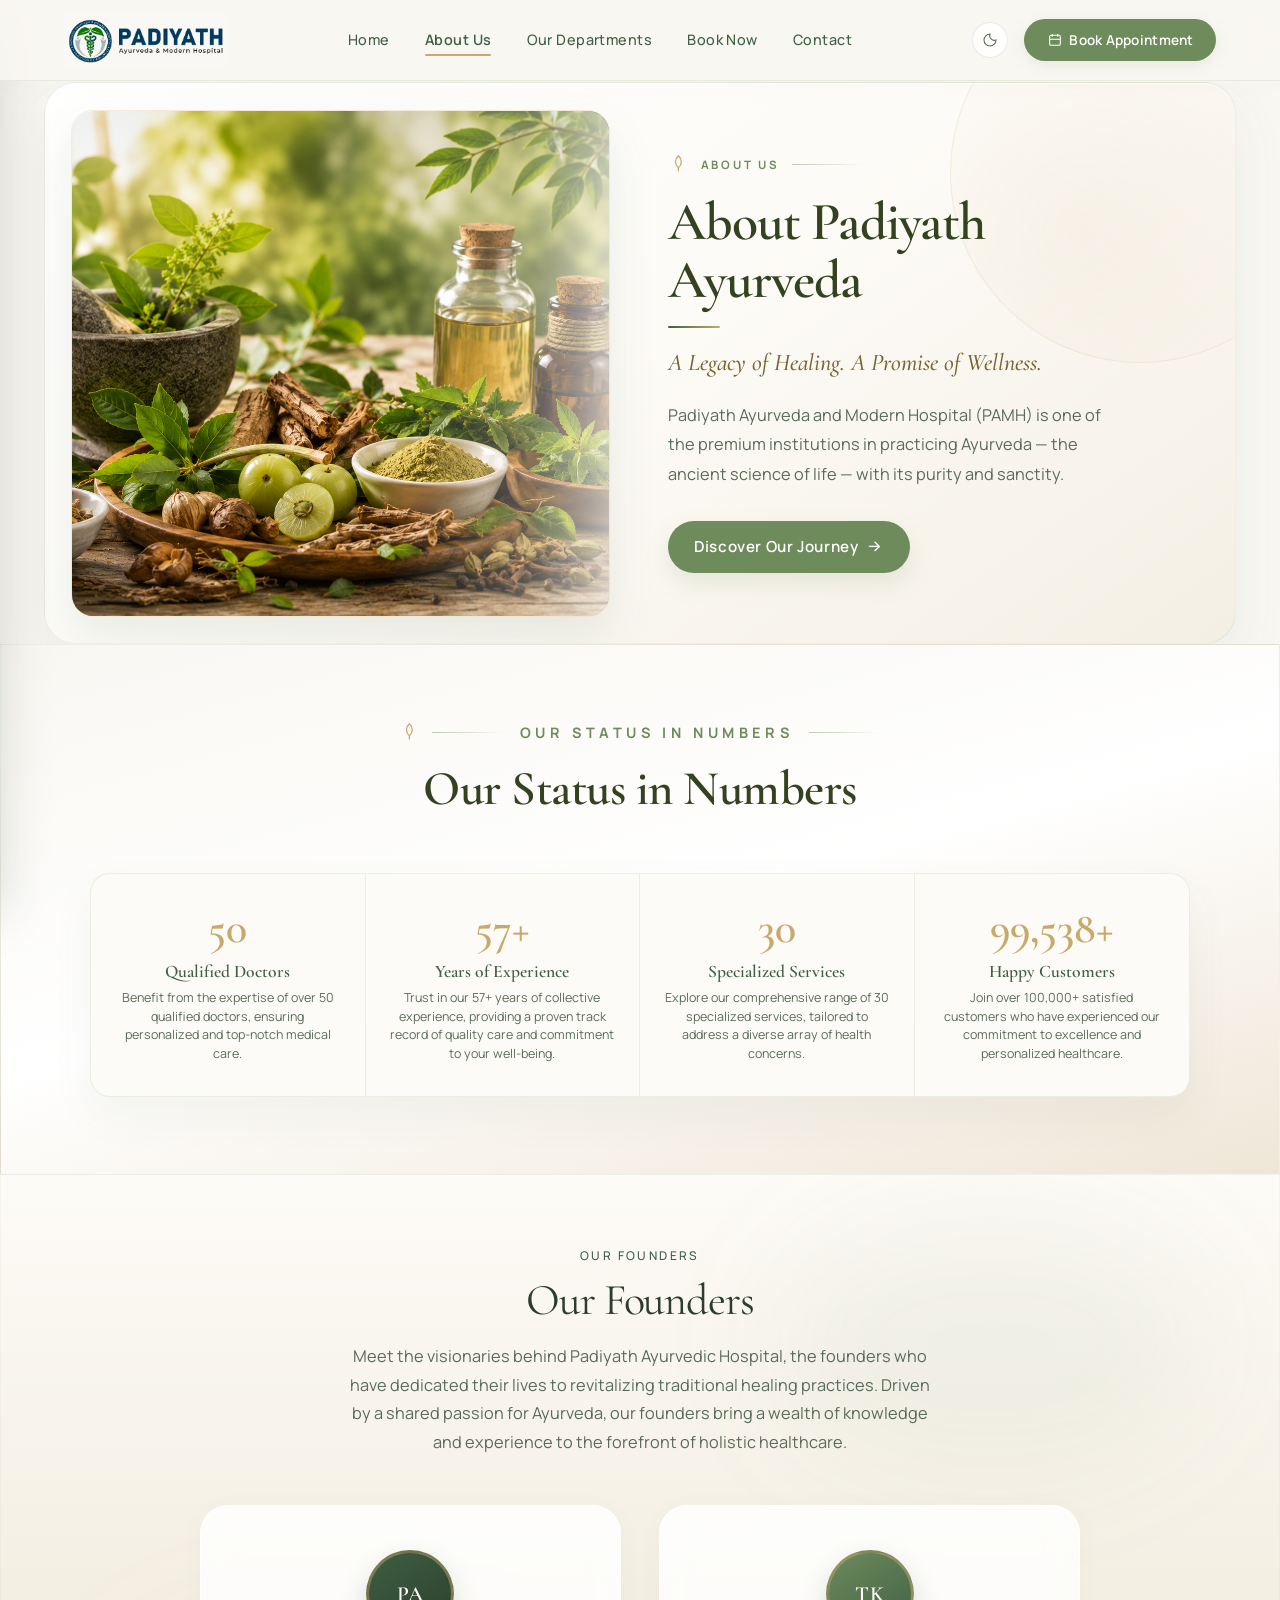
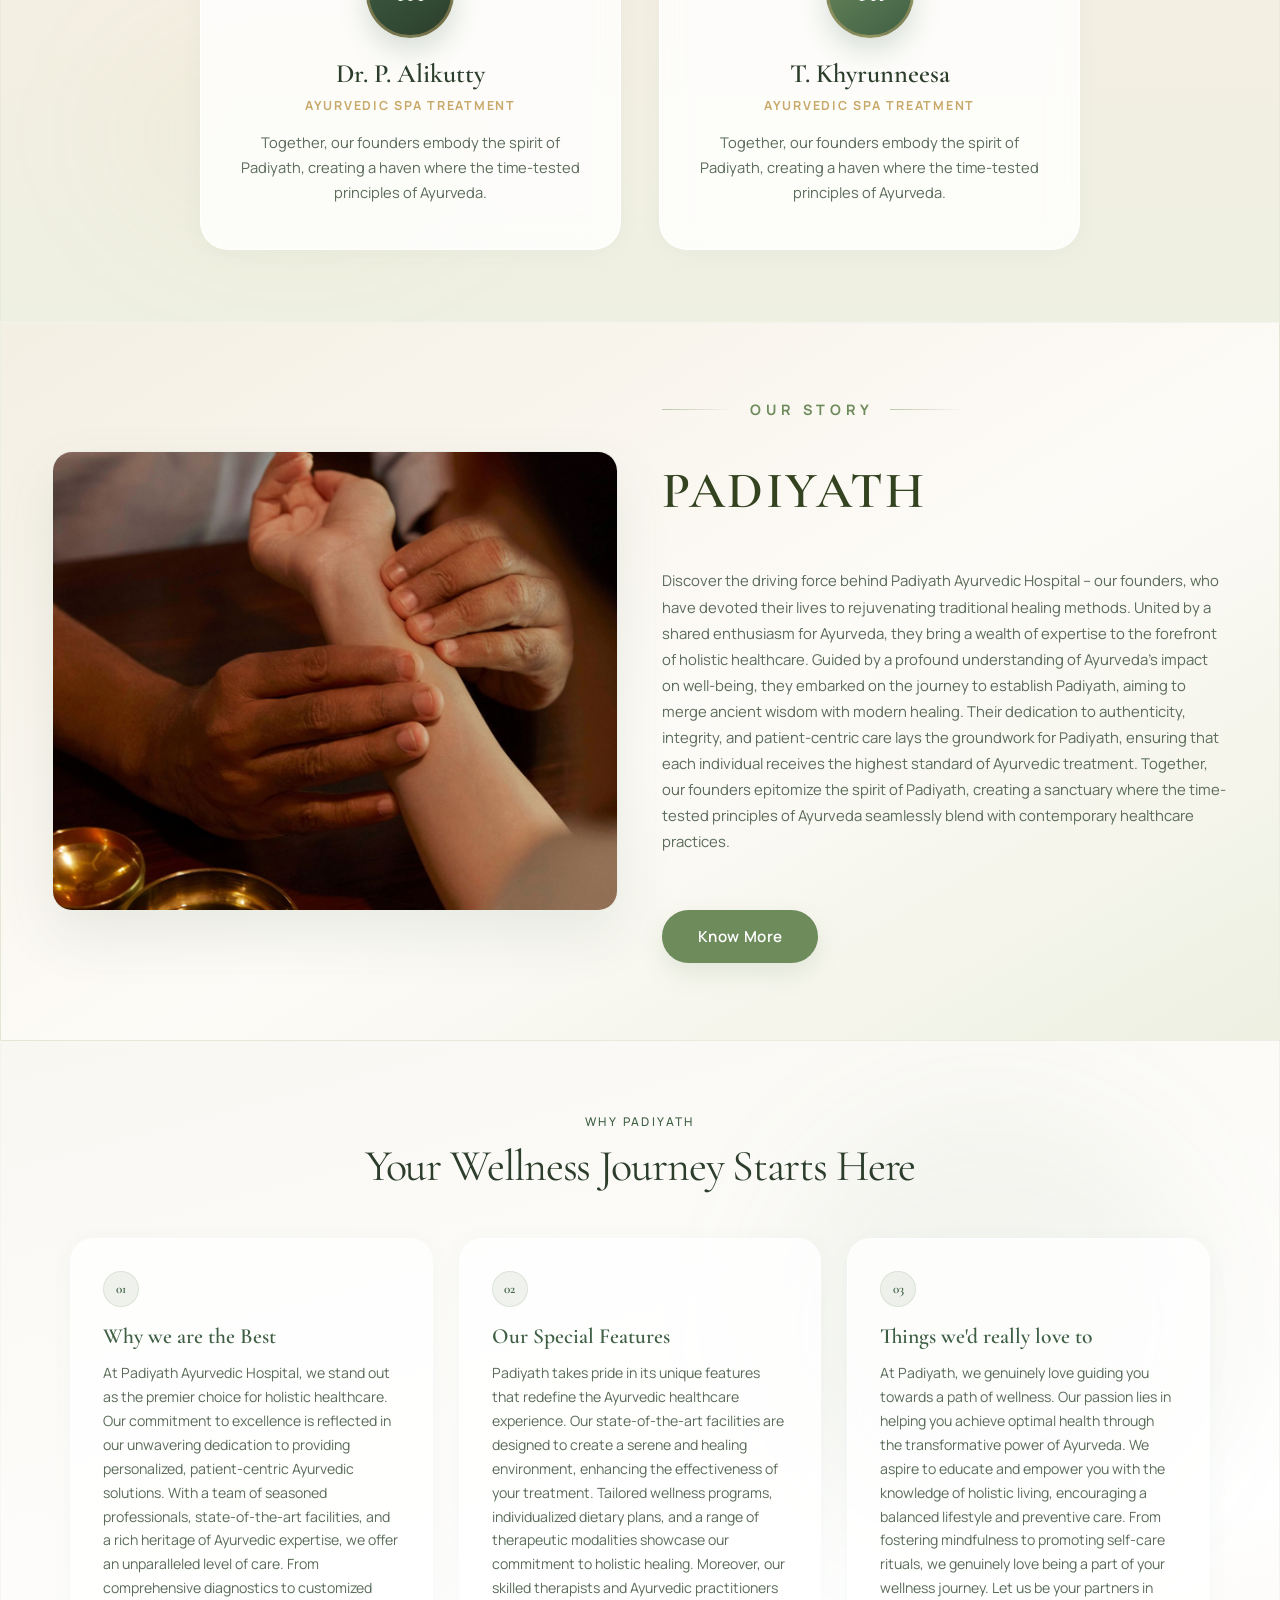
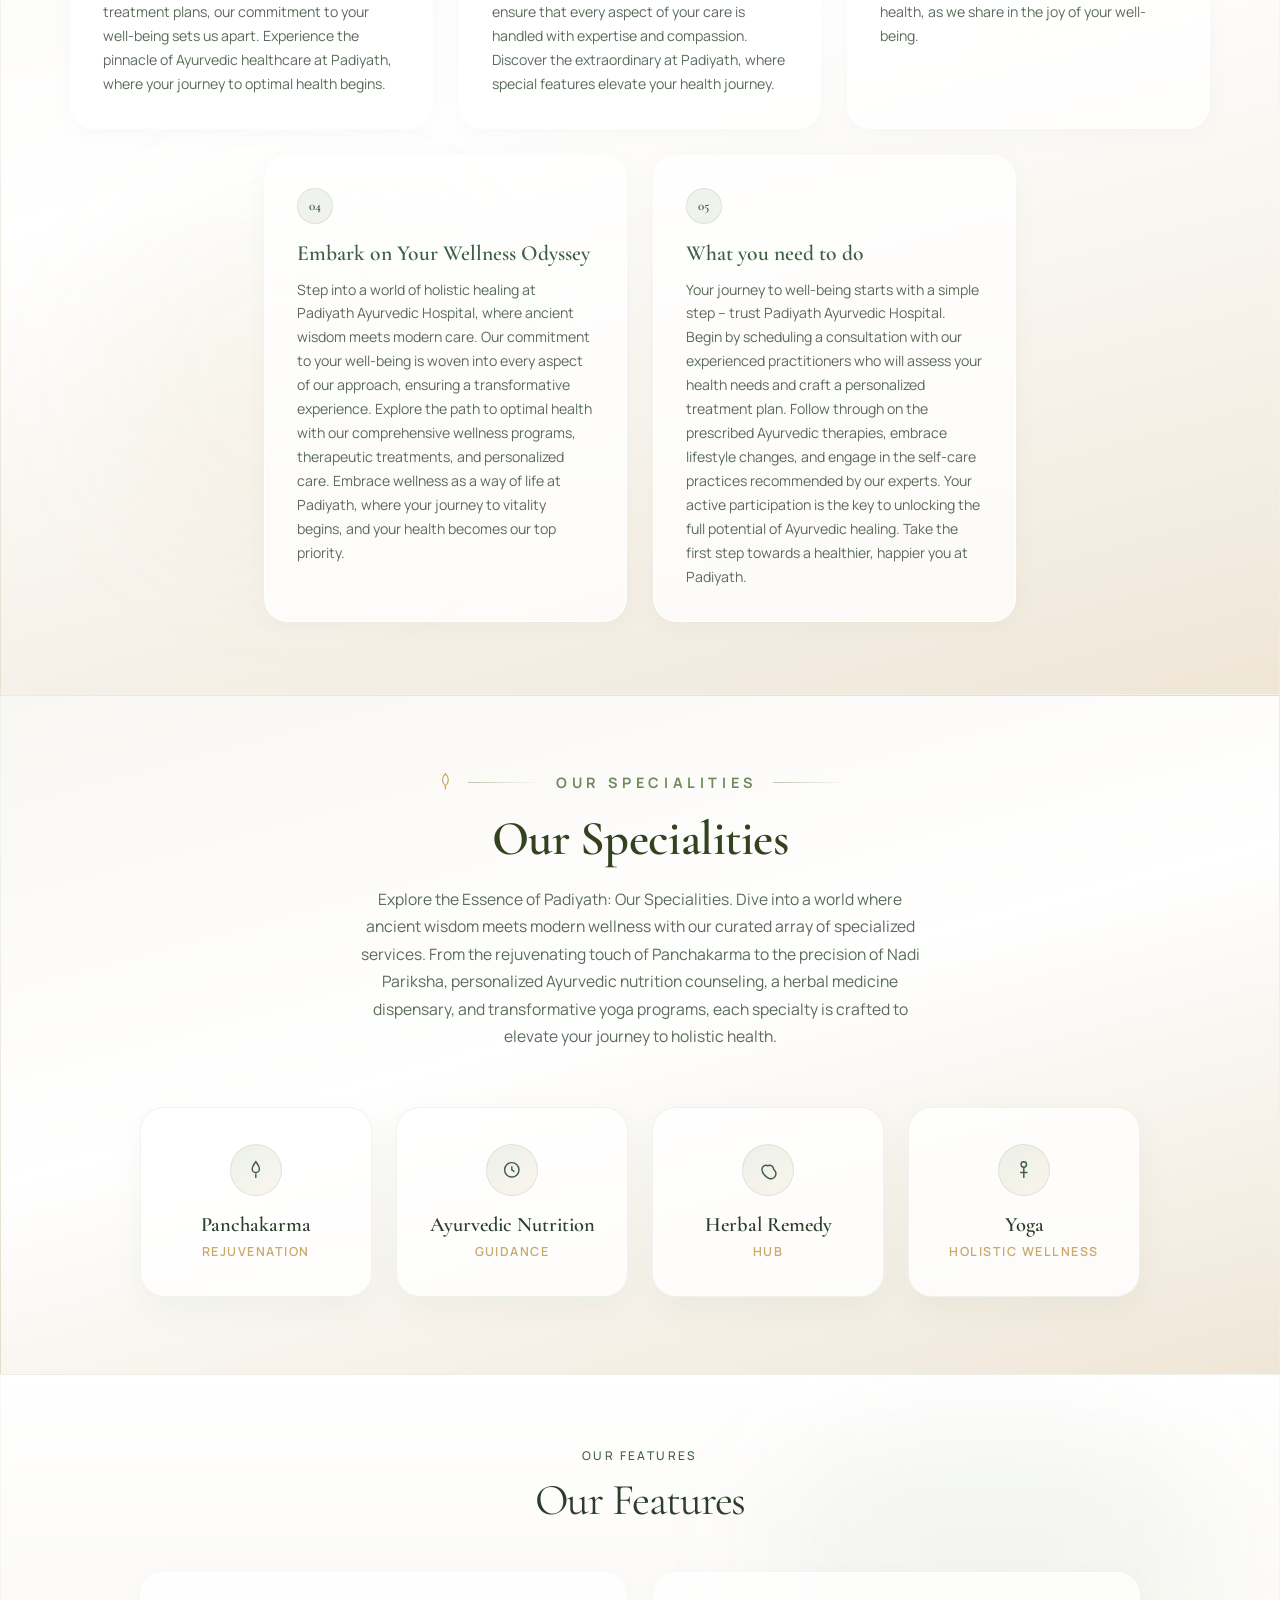
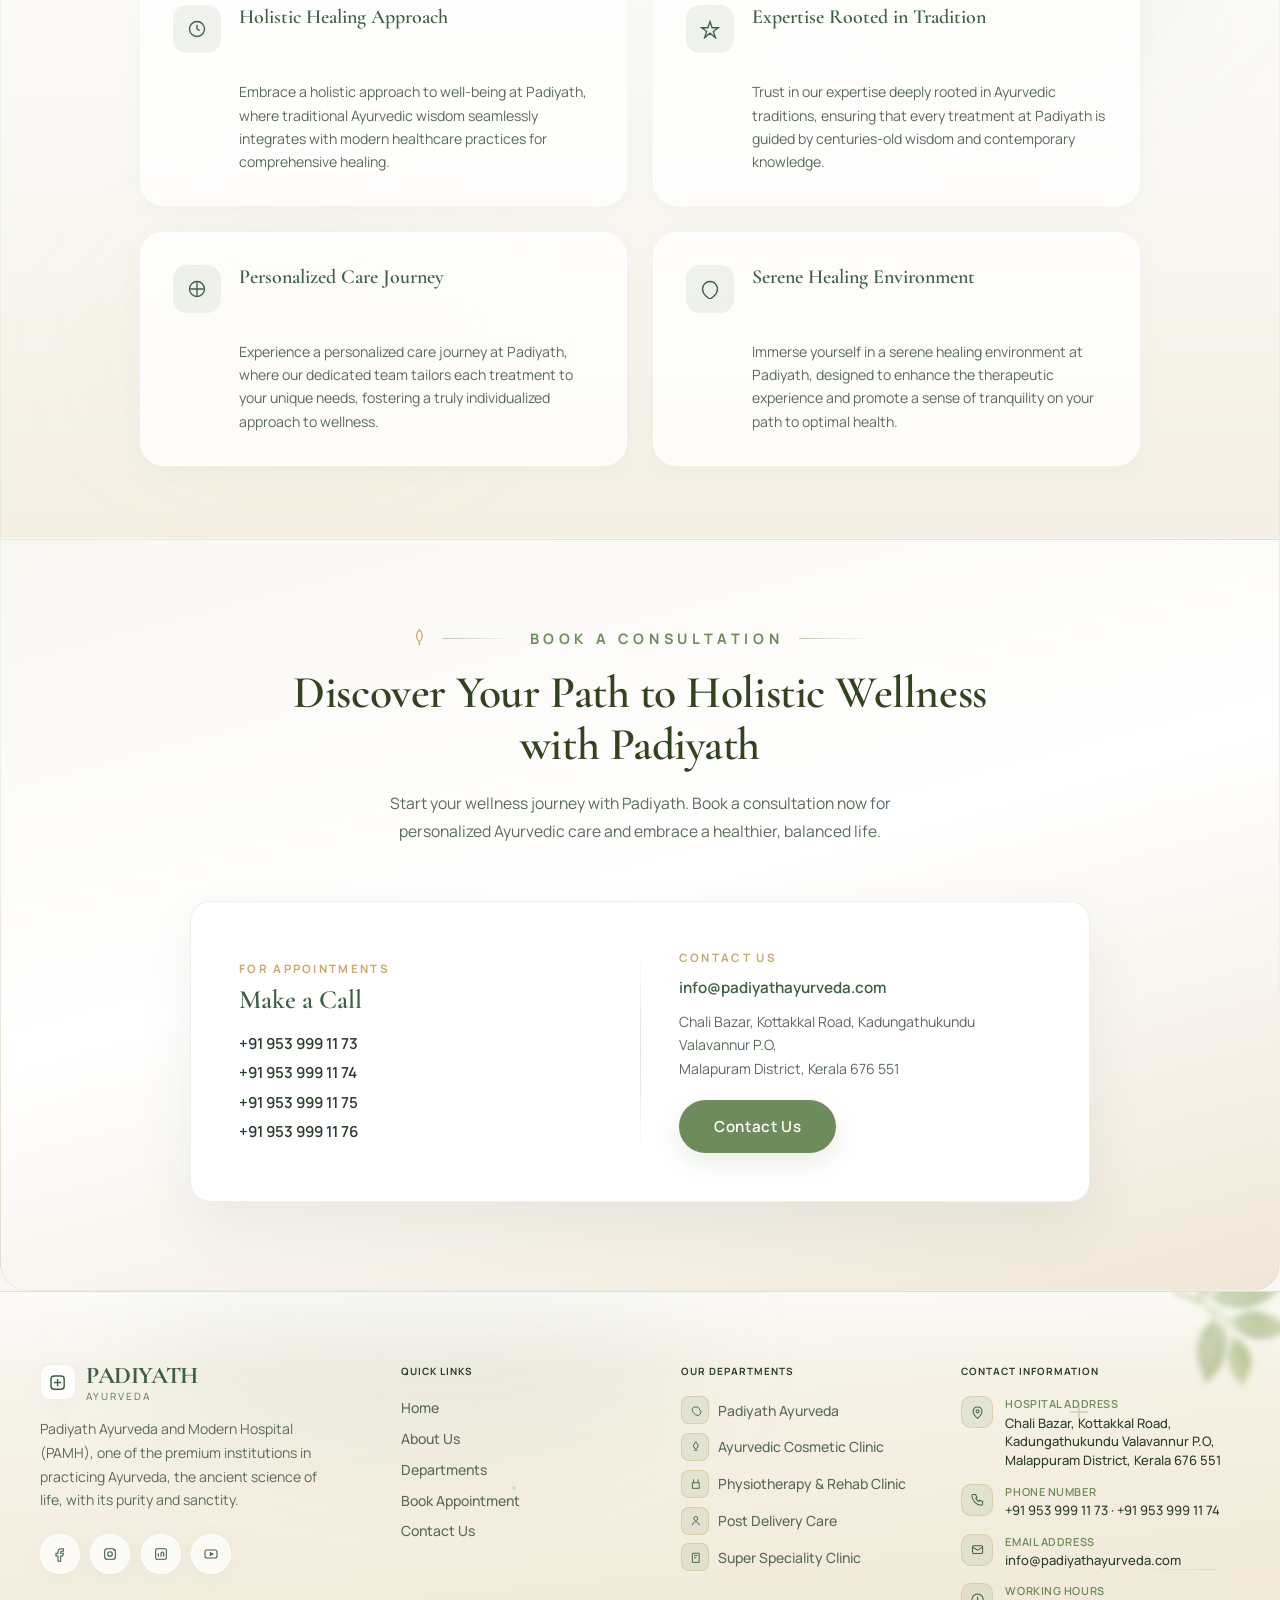
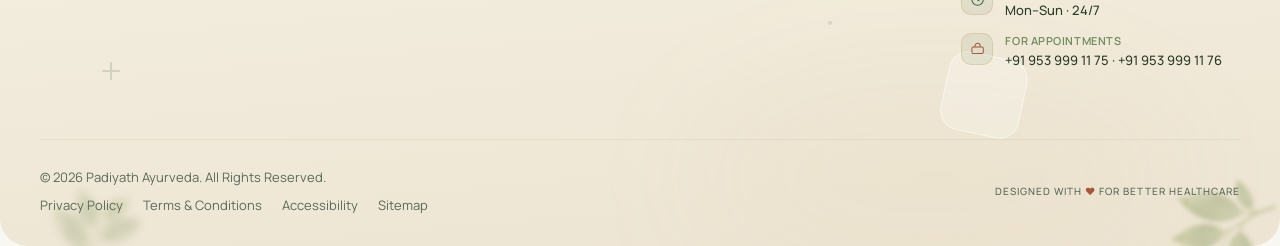
==== commit bcb5f447: "chore: update stylesheet version to 1.9.1 across multiple pages for consistency, enhance layout and " ====
--- a/about.html
+++ b/about.html
@@ -1,4 +1,4 @@
-﻿<!DOCTYPE html>
+<!DOCTYPE html>
 <html lang="en">
   <head>
     <meta charset="UTF-8" />
@@ -10,7 +10,7 @@
       href="https://fonts.googleapis.com/css2?family=Cormorant+Garamond:ital,wght@0,300;0,400;0,500;0,600;0,700;1,400&family=Playfair+Display:wght@500;600;700;800&family=Manrope:wght@300;400;500;600;700;800&family=Inter:wght@300;400;500;600&display=swap"
       rel="stylesheet"
     />
-    <link rel="stylesheet" href="assets/css/styles.css?v=1.8.0" />
+    <link rel="stylesheet" href="assets/css/styles.css?v=1.9.1" />
   </head>
   <body>
     <div class="nav-drawer" id="nav-drawer" aria-hidden="true" inert>
@@ -91,42 +91,45 @@
 
 
       <section class="about-section abt-intro-section" id="about-padiyath" aria-labelledby="intro-heading">
-        <div class="about-bg-gradient" aria-hidden="true"></div>
-        <div class="about-main">
-          <div class="about-visual reveal">
-            <div class="about-image-wrap">
-              <img
-                class="about-image"
-                src="assets/images/about_ayurveda_herbs.png"
-                alt="Ayurvedic herbs, oils and traditional preparations at Padiyath Ayurveda"
-                width="1024"
-                height="576"
-                loading="lazy"
-                decoding="async"
-              />
+        <div class="abt-intro-shell">
+          <div class="about-main">
+            <div class="about-visual reveal">
+              <div class="about-image-wrap">
+                <img
+                  class="about-image"
+                  src="assets/images/about_ayurveda_herbs.png"
+                  alt="Ayurvedic herbs, oils and traditional preparations at Padiyath Ayurveda"
+                  width="1024"
+                  height="576"
+                  loading="lazy"
+                  decoding="async"
+                />
+              </div>
             </div>
-          </div>
-          <div class="about-content reveal reveal-delay-1">
-            <div class="abt-kicker">
-              <span class="abt-kicker-leaf" aria-hidden="true">
-                <svg viewBox="0 0 24 24" fill="none" stroke="currentColor" stroke-width="1.5">
-                  <path d="M12 2C7.5 6 7.5 12 12 16c4.5-4 4.5-10 0-14z"/>
-                  <path d="M12 16v4"/>
-                </svg>
-              </span>
-              <span class="abt-kicker-label">About Us</span>
-              <span class="abt-kicker-line" aria-hidden="true"></span>
+            <div class="about-content reveal reveal-delay-1">
+              <div class="about-content-inner">
+                <div class="abt-kicker">
+                  <span class="abt-kicker-leaf" aria-hidden="true">
+                    <svg viewBox="0 0 24 24" fill="none" stroke="currentColor" stroke-width="1.5">
+                      <path d="M12 2C7.5 6 7.5 12 12 16c4.5-4 4.5-10 0-14z"/>
+                      <path d="M12 16v4"/>
+                    </svg>
+                  </span>
+                  <span class="abt-kicker-label">About Us</span>
+                  <span class="abt-kicker-line" aria-hidden="true"></span>
+                </div>
+                <h1 id="intro-heading">About Padiyath Ayurveda</h1>
+                <p class="about-tagline">A Legacy of Healing. A Promise of Wellness.</p>
+                <p class="about-description">
+                  Padiyath Ayurveda and Modern Hospital (PAMH) is one of the premium institutions in
+                  practicing Ayurveda — the ancient science of life — with its purity and sanctity.
+                </p>
+                <a class="btn-primary about-cta" href="#our-story">
+                  Discover Our Journey
+                  <svg viewBox="0 0 24 24" fill="none" aria-hidden="true"><path d="M5 12h14M13 6l6 6-6 6" /></svg>
+                </a>
+              </div>
             </div>
-            <h1 id="intro-heading">About Padiyath Ayurveda</h1>
-            <p class="about-tagline">A Legacy of Healing. A Promise of Wellness.</p>
-            <p class="about-description">
-              Padiyath Ayurveda and Modern Hospital (PAMH) is one of the premium institutions in
-              practicing Ayurveda — the ancient science of life — with its purity and sanctity.
-            </p>
-            <a class="btn-primary about-cta" href="#our-story">
-              Discover Our Journey
-              <svg viewBox="0 0 24 24" fill="none" aria-hidden="true"><path d="M5 12h14M13 6l6 6-6 6" /></svg>
-            </a>
           </div>
         </div>
       </section>
--- a/assets/css/styles.css
+++ b/assets/css/styles.css
@@ -1,4 +1,4 @@
-﻿:root {
+:root {
   --white: #ffffff;
   --medical-blue: #3E5F44; /* map to forest green */
   --deep-navy: #2C3E2B; /* map to dark forest green */
@@ -6016,6 +6016,16 @@
   margin-right: auto;
 }
 
+.dept-detail-section-header--center .abt-kicker {
+  width: 100%;
+  justify-content: center;
+}
+
+.dept-detail-section-header--center .dept-detail-section-intro {
+  margin-left: auto;
+  margin-right: auto;
+}
+
 .dept-detail-section-header h2 {
   margin: 0.65rem 0 0;
   font-family: var(--font-serif);
@@ -7590,38 +7600,36 @@
 .page-shell {
   background-color: var(--bg-ivory);
   position: relative;
-  overflow: hidden;
+  overflow: clip;
   max-width: 100% !important;
   width: 100% !important;
   padding: 0 !important;
 }
 
-/* Sunlight Overlay */
+/* Sunlight Overlay ? viewport-bound only (must not size to full page height) */
 .sunlight-overlay {
-  position: absolute;
-  width: 160%;
-  height: 160%;
-  top: -30%;
-  left: -30%;
-  background: radial-gradient(circle, rgba(250, 240, 215, 0.7) 0%, rgba(255, 255, 255, 0) 70%);
+  position: fixed;
+  inset: 0;
+  width: 100%;
+  height: 100%;
+  background: radial-gradient(circle at 30% 20%, rgba(250, 240, 215, 0.55) 0%, rgba(255, 255, 255, 0) 55%);
   mix-blend-mode: overlay;
   opacity: 0.08;
   pointer-events: none;
   z-index: 8;
-  filter: blur(100px);
   animation: movingSunlight 38s infinite alternate ease-in-out;
 }
 
 @keyframes movingSunlight {
   0% {
-    transform: translate(10%, -10%) scale(1) rotate(0deg);
+    transform: translate(4%, -3%) scale(1);
     opacity: 0.07;
   }
   50% {
     opacity: 0.09;
   }
   100% {
-    transform: translate(-10%, 10%) scale(1.15) rotate(15deg);
+    transform: translate(-4%, 3%) scale(1.06);
     opacity: 0.08;
   }
 }
@@ -9479,7 +9487,7 @@
 }
 
 /* ==========================================================================
-   Section harmonization — align every section with hero/about styling
+   Section harmonization ? align every section with hero/about styling
    ========================================================================== */
 
 .dept-label,
@@ -9648,6 +9656,27 @@
   padding: 0.65rem 5%;
 }
 
+/* Inner pages: clear absolute top-nav with no extra cream gap below it */
+.page-shell:not(:has(> .hero-viewport)) {
+  padding-top: 5.15rem !important;
+}
+
+#about-page > section:first-of-type,
+#departments-page > section:first-of-type,
+#contact-page > section:first-of-type,
+#pharma-page > section:first-of-type,
+#hospital-page > section:first-of-type,
+#department-detail > section:first-of-type {
+  margin-top: 0;
+}
+
+.page-shell > .division-hero:first-of-type,
+.page-shell > .dept-intro-page:first-of-type,
+.page-shell > .abt-intro-section:first-of-type,
+.page-shell > .contact-hero:first-of-type {
+  margin-top: 0;
+}
+
 @media (max-width: 768px) {
   .top-nav {
     padding: 0.75rem 1.25rem;
@@ -9656,9 +9685,13 @@
   .top-nav.scrolled {
     padding: 0.65rem 1.25rem;
   }
-}
-
-/* About section — reference layout */
+
+  .page-shell:not(:has(> .hero-viewport)) {
+    padding-top: 4.75rem !important;
+  }
+}
+
+/* About section ? reference layout */
 .about-section.abt-split {
   grid-template-columns: 36% 64%;
   min-height: 0;
@@ -9820,7 +9853,7 @@
 }
 
 /* ==========================================================================
-   Why Choose Padiyath — premium redesign
+   Why Choose Padiyath ? premium redesign
    ========================================================================== */
 
 .why-section.why-premium {
@@ -9992,7 +10025,7 @@
 }
 
 /* ==========================================================================
-   Our Status in Numbers — premium redesign
+   Our Status in Numbers ? premium redesign
    ========================================================================== */
 
 .impact-section.impact-premium {
@@ -10165,7 +10198,7 @@
 
 
 /* ==========================================================================
-   Book Appointment — premium redesign
+   Book Appointment ? premium redesign
    ========================================================================== */
 
 .book-section.book-premium {
@@ -10338,6 +10371,10 @@
     grid-template-columns: 1fr;
   }
 
+  .book-premium .book-trust-strip {
+    grid-template-columns: repeat(2, minmax(0, 1fr));
+  }
+
   .book-premium .book-trust-item {
     border-right: 0;
     border-bottom: 1px solid rgba(110, 139, 92, 0.12);
@@ -10370,12 +10407,12 @@
 
 
 /* ==========================================================================
-   Contact Information — aligned premium layout
+   Contact Information ? aligned premium layout
    ========================================================================== */
 
 .contact-info {
-  margin-top: clamp(3rem, 6vw, 5rem);
-  padding: clamp(3rem, 6vw, 4.5rem) clamp(1.25rem, 3vw, 2rem);
+  margin-top: clamp(2rem, 4vw, 3rem);
+  padding: clamp(2.25rem, 4.5vw, 3.25rem) clamp(1.25rem, 3vw, 2rem) clamp(1.25rem, 2.5vw, 1.75rem);
 }
 
 .contact-info-inner {
@@ -10486,7 +10523,7 @@
 
 
 /* ==========================================================================
-   Section stack — flush panels, no ivory gaps between sections
+   Section stack ? flush panels, no ivory gaps between sections
    ========================================================================== */
 
 .page-shell > section + section {
@@ -10520,8 +10557,14 @@
   border-radius: 0 0 var(--radius-xl) var(--radius-xl);
 }
 
+/* Keep footer visible ? reveal opacity was leaving a large blank gap after contact */
+.site-footer.reveal {
+  opacity: 1;
+  transform: none;
+}
+
 /* ==========================================================================
-   About Page — premium styling
+   About Page ? premium styling
    ========================================================================== */
 
 #about-page > section {
@@ -10593,24 +10636,50 @@
 }
 
 #about-page .abt-intro-section {
-  margin-top: clamp(1.5rem, 3vw, 2.5rem);
-  padding: 0;
+  margin-top: 0;
+  padding: 0 clamp(1.25rem, 4vw, 2.75rem);
+  overflow: visible;
+  background: transparent;
+  border: none;
+  box-shadow: none;
+}
+
+#about-page .abt-intro-shell {
+  position: relative;
   overflow: hidden;
-  background: #fdfbf7;
-  border: 1px solid rgba(110, 139, 92, 0.1);
-  box-shadow: 0 20px 48px rgba(62, 95, 68, 0.06);
+  border-radius: calc(var(--radius-xl) + 4px);
+  background:
+    linear-gradient(145deg, #ffffff 0%, #fdfbf7 48%, #f4efe4 100%);
+  border: 1px solid rgba(110, 139, 92, 0.12);
+  box-shadow:
+    0 24px 56px rgba(62, 95, 68, 0.07),
+    inset 0 1px 0 rgba(255, 255, 255, 0.9);
+}
+
+#about-page .abt-intro-shell::before {
+  content: "";
+  position: absolute;
+  top: -18%;
+  right: -8%;
+  width: min(42vw, 380px);
+  height: min(42vw, 380px);
+  border-radius: 50%;
+  border: 1px solid rgba(200, 169, 106, 0.16);
+  background: radial-gradient(circle at 35% 65%, rgba(200, 169, 106, 0.08), transparent 68%);
+  pointer-events: none;
+  z-index: 0;
 }
 
 #about-page .abt-intro-section .about-main {
   position: relative;
   z-index: 1;
   display: grid;
-  grid-template-columns: minmax(280px, 40%) minmax(0, 1fr);
+  grid-template-columns: minmax(300px, 0.95fr) minmax(320px, 1.05fr);
   align-items: stretch;
   gap: 0;
   max-width: none;
   margin: 0;
-  min-height: clamp(380px, 48vw, 520px);
+  min-height: clamp(420px, 52vw, 560px);
 }
 
 #about-page .abt-intro-section .about-visual {
@@ -10619,14 +10688,18 @@
   min-height: 100%;
   margin: 0;
   order: 0;
+  padding: clamp(1.15rem, 2.2vw, 1.65rem);
+  padding-right: 0;
 }
 
 #about-page .abt-intro-section .about-image-wrap {
-  position: absolute;
-  inset: 0;
-  border-radius: 0;
-  border: none;
-  box-shadow: none;
+  position: relative;
+  inset: auto;
+  height: 100%;
+  min-height: clamp(320px, 42vw, 500px);
+  border-radius: calc(var(--radius-lg) + 2px);
+  border: 1px solid rgba(200, 169, 106, 0.22);
+  box-shadow: 0 22px 48px rgba(62, 95, 68, 0.1);
   overflow: hidden;
 }
 
@@ -10634,7 +10707,9 @@
   content: "";
   position: absolute;
   inset: 0;
-  background: linear-gradient(90deg, transparent 55%, rgba(253, 251, 247, 0.55) 82%, #fdfbf7 100%);
+  background:
+    linear-gradient(90deg, transparent 58%, rgba(253, 251, 247, 0.35) 86%, rgba(253, 251, 247, 0.72) 100%),
+    linear-gradient(180deg, rgba(44, 62, 43, 0.08) 0%, transparent 28%, transparent 72%, rgba(44, 62, 43, 0.1) 100%);
   pointer-events: none;
   z-index: 1;
 }
@@ -10644,8 +10719,14 @@
   height: 100%;
   aspect-ratio: auto;
   object-fit: cover;
-  object-position: center 45%;
-  filter: contrast(1.02) saturate(1.04);
+  object-position: center 42%;
+  filter: contrast(1.03) saturate(1.05);
+  transform: scale(1.02);
+  transition: transform 0.7s ease;
+}
+
+#about-page .abt-intro-section .about-visual:hover .about-image {
+  transform: scale(1.05);
 }
 
 #about-page .abt-intro-section .about-content {
@@ -10653,8 +10734,13 @@
   flex-direction: column;
   align-items: flex-start;
   justify-content: center;
-  padding: clamp(2.75rem, 5vw, 4.25rem) clamp(2.25rem, 5vw, 4.5rem);
-  background: linear-gradient(165deg, #fdfbf7 0%, #ffffff 55%, #f7f3ea 100%);
+  padding: clamp(2.75rem, 5.5vw, 4.75rem) clamp(2.5rem, 6vw, 5.5rem) clamp(2.75rem, 5.5vw, 4.75rem) clamp(2rem, 4.5vw, 3.75rem);
+  background: transparent;
+}
+
+#about-page .abt-intro-section .about-content-inner {
+  width: 100%;
+  max-width: 34rem;
 }
 
 #about-page .abt-intro-section .about-content .abt-kicker {
@@ -10662,44 +10748,58 @@
 }
 
 #about-page .abt-intro-section .about-content .abt-kicker-label {
-  letter-spacing: 0.22em;
+  letter-spacing: 0.24em;
   font-size: 0.72rem;
+  color: var(--sage-green);
 }
 
 #about-page .abt-intro-section .about-content h1 {
-  margin: 1rem 0 0;
+  margin: 1.15rem 0 0;
   font-family: "Cormorant Garamond", var(--font-serif);
-  font-size: clamp(2.25rem, 4vw, 3.25rem);
+  font-size: clamp(2.35rem, 4.2vw, 3.45rem);
   font-weight: 600;
   line-height: 1.08;
   letter-spacing: -0.02em;
   color: #33421f;
-  max-width: 14ch;
+  max-width: 15ch;
+}
+
+#about-page .abt-intro-section .about-content h1::after {
+  content: "";
+  display: block;
+  width: 3.25rem;
+  height: 2px;
+  margin-top: 1rem;
+  border-radius: 2px;
+  background: linear-gradient(90deg, var(--forest-green), var(--gold-accent));
 }
 
 #about-page .abt-intro-section .about-tagline {
-  margin: 0.85rem 0 0;
+  margin: 1.15rem 0 0;
   font-family: "Cormorant Garamond", var(--font-serif);
-  font-size: clamp(1.15rem, 1.8vw, 1.4rem);
-  font-weight: 600;
-  line-height: 1.35;
+  font-size: clamp(1.2rem, 2vw, 1.5rem);
+  font-style: italic;
+  font-weight: 500;
+  line-height: 1.4;
   color: #786632;
 }
 
 #about-page .abt-intro-section .about-description {
-  margin: 1.15rem 0 0;
-  max-width: 42ch;
-  font-size: 1rem;
-  line-height: 1.75;
+  margin: 1.35rem 0 0;
+  max-width: 44ch;
+  font-size: 1.02rem;
+  line-height: 1.8;
   color: var(--text-muted);
   text-align: left;
 }
 
 #about-page .abt-intro-section .about-cta {
-  margin-top: 1.75rem;
+  margin-top: 2rem;
   align-self: flex-start;
   width: auto;
   max-width: none;
+  border-radius: 999px;
+  padding: 0.95rem 1.65rem;
 }
 
 #about-page .abt-intro-section .about-cta svg {
@@ -11130,21 +11230,35 @@
 }
 
 @media (max-width: 991px) {
+  #about-page .abt-intro-section {
+    padding: 0 clamp(1rem, 3vw, 1.5rem);
+  }
+
   #about-page .abt-intro-section .about-main {
     grid-template-columns: 1fr;
     min-height: 0;
   }
 
   #about-page .abt-intro-section .about-visual {
-    min-height: clamp(240px, 48vw, 340px);
+    min-height: 0;
+    padding: clamp(1rem, 3vw, 1.35rem);
+    padding-bottom: 0;
+  }
+
+  #about-page .abt-intro-section .about-image-wrap {
+    min-height: clamp(240px, 52vw, 340px);
   }
 
   #about-page .abt-intro-section .about-image-wrap::after {
-    background: linear-gradient(180deg, transparent 60%, rgba(253, 251, 247, 0.7) 88%, #fdfbf7 100%);
+    background: linear-gradient(180deg, transparent 55%, rgba(253, 251, 247, 0.55) 82%, rgba(253, 251, 247, 0.92) 100%);
   }
 
   #about-page .abt-intro-section .about-content {
-    padding: clamp(2rem, 5vw, 2.75rem) clamp(1.5rem, 4vw, 2rem);
+    padding: clamp(1.75rem, 5vw, 2.5rem) clamp(1.5rem, 5vw, 2.25rem) clamp(2.25rem, 6vw, 3rem);
+  }
+
+  #about-page .abt-intro-section .about-content h1 {
+    max-width: none;
   }
 
   #about-page .impact-stats {
@@ -11224,7 +11338,7 @@
 }
 
 /* ==========================================================================
-   Nav dropdown — Our Departments (Pharmaceuticals + Hospital)
+   Nav dropdown ? Our Departments (Pharmaceuticals + Hospital)
    ========================================================================== */
 
 .nav-dropdown {
@@ -11410,7 +11524,7 @@
 }
 
 /* ==========================================================================
-   Departments page — Pharmaceuticals + Hospital divisions
+   Departments page ? Pharmaceuticals + Hospital divisions
    ========================================================================== */
 
 .dept-division-section {
@@ -11611,7 +11725,7 @@
   }
 }
 
-/* Homepage & departments page — division blocks */
+/* Homepage & departments page ? division blocks */
 
 .dept-divisions {
   display: flex;
@@ -11693,7 +11807,7 @@
   margin-top: 0;
 }
 
-/* Departments landing — two intro cards */
+/* Departments landing ? two intro cards */
 
 .dept-intro-page {
   position: relative;
@@ -11804,7 +11918,7 @@
 }
 
 /* ==========================================================================
-   Departments Page — premium styling
+   Departments Page ? premium styling
    ========================================================================== */
 
 #departments-page > section {
@@ -11891,7 +12005,7 @@
 
 #departments-page .dept-intro-page--premium {
   position: relative;
-  margin-top: clamp(1.25rem, 3vw, 2rem);
+  margin-top: 0;
   padding: clamp(3.25rem, 7vw, 5rem) clamp(1.5rem, 4vw, 3rem) clamp(4.5rem, 9vw, 6rem);
   border-radius: var(--radius-xl);
   overflow: hidden;
@@ -12070,26 +12184,6 @@
     transparent 50%,
     rgba(110, 139, 92, 0.06) 100%
   );
-}
-
-#departments-page .dept-intro-card-media.division-2image {
-  display: flex;
-  align-items: center;
-  justify-content: center;
-}
-
-#departments-page .dept-intro-card-media.division-2image img,
-#departments-page img.division-2image {
-  width: auto;
-  height: auto;
-  max-width: min(168px, 46%);
-  max-height: min(168px, 62%);
-  padding: clamp(2rem, 4.5vw, 3rem);
-  object-fit: contain;
-}
-
-#departments-page .dept-intro-card--premium:hover .dept-intro-card-media.division-2image img {
-  transform: scale(1.04);
 }
 
 #departments-page .dept-intro-card-body {
@@ -12375,7 +12469,7 @@
 }
 
 /* ==========================================================================
-   Pharmaceuticals Page — premium styling
+   Pharmaceuticals Page ? premium styling
    ========================================================================== */
 
 #pharma-page > section {
@@ -12385,52 +12479,36 @@
 #pharma-page .pharma-hero {
   position: relative;
   margin-top: 0;
-  padding-top: clamp(1.5rem, 3vw, 2rem);
-  background:
-    linear-gradient(165deg, rgba(249, 247, 242, 0.96) 0%, rgba(255, 255, 255, 0.9) 48%, rgba(242, 236, 220, 0.94) 100%),
-    radial-gradient(ellipse 70% 55% at 85% 20%, rgba(110, 139, 92, 0.1), transparent 65%);
-  border: 1px solid rgba(110, 139, 92, 0.12);
-  box-shadow: 0 24px 56px rgba(62, 95, 68, 0.07);
+  padding: clamp(1.75rem, 3.5vw, 2.5rem) clamp(1.25rem, 3vw, 2rem) clamp(2.5rem, 5vw, 3.5rem);
+  border-radius: var(--radius-xl);
+  overflow: hidden;
+  background: #fdfbf7;
+  border: 1px solid rgba(110, 139, 92, 0.1);
+  box-shadow: 0 20px 48px rgba(62, 95, 68, 0.06);
 }
 
 #pharma-page .pharma-hero-pattern {
   position: absolute;
   inset: 0;
-  opacity: 0.3;
-  background-image:
-    radial-gradient(circle at 15% 25%, rgba(200, 169, 106, 0.14) 0 1px, transparent 1px),
-    radial-gradient(circle at 85% 75%, rgba(110, 139, 92, 0.1) 0 1px, transparent 1px);
-  background-size: 26px 26px, 30px 30px;
+  opacity: 0.22;
+  background-image: radial-gradient(circle at 12% 80%, rgba(110, 139, 92, 0.07) 0 1px, transparent 1px);
+  background-size: 28px 28px;
   pointer-events: none;
-}
-
-#pharma-page .dept-detail-banner-glow--1 {
-  top: -18%;
-  right: -8%;
-  background: rgba(110, 139, 92, 0.08);
-}
-
-#pharma-page .dept-detail-banner-glow--2 {
-  bottom: -15%;
-  left: -5%;
-  width: 45%;
-  height: 50%;
-  background: rgba(200, 169, 106, 0.07);
 }
 
 #pharma-page .pharma-breadcrumb {
   position: relative;
   z-index: 2;
   max-width: 1100px;
-  margin: 0 auto 1.25rem;
-  padding: 0 clamp(0.5rem, 2vw, 1rem);
+  margin: 0 auto 1.5rem;
+  padding: 0;
   display: flex;
   align-items: center;
   flex-wrap: wrap;
   gap: 0.5rem;
-  font-size: 0.78rem;
+  font-size: 0.72rem;
   font-weight: 500;
-  letter-spacing: 0.06em;
+  letter-spacing: 0.08em;
   text-transform: uppercase;
   color: var(--text-muted);
 }
@@ -12449,48 +12527,122 @@
   color: var(--gold-accent);
 }
 
+#pharma-page .pharma-hero-inner {
+  position: relative;
+  z-index: 2;
+  display: grid;
+  grid-template-columns: minmax(0, 1.05fr) minmax(260px, 0.85fr);
+  gap: clamp(2rem, 4vw, 3.5rem);
+  align-items: center;
+  max-width: 1100px;
+  margin: 0 auto;
+}
+
 #pharma-page .pharma-hero .abt-kicker {
-  margin-bottom: 0.75rem;
+  margin-bottom: 0.85rem;
 }
 
 #pharma-page .pharma-hero-badge {
   display: inline-block;
-  margin-bottom: 0.65rem;
-  padding: 0.3rem 0.75rem;
+  margin-bottom: 0.85rem;
+  padding: 0.35rem 0.9rem;
   font-size: 0.68rem;
   font-weight: 700;
-  letter-spacing: 0.1em;
+  letter-spacing: 0.12em;
   text-transform: uppercase;
   color: #fff;
-  background: linear-gradient(135deg, #3e5f44, #5a7d52);
+  background: #3e5f44;
   border-radius: 999px;
-  box-shadow: 0 4px 12px rgba(62, 95, 68, 0.2);
+  box-shadow: 0 6px 16px rgba(62, 95, 68, 0.18);
 }
 
 #pharma-page .pharma-hero h1 {
-  font-size: clamp(2.1rem, 4.5vw, 3.25rem);
+  margin: 0;
+  font-family: "Cormorant Garamond", var(--font-serif);
+  font-size: clamp(2.35rem, 4.8vw, 3.6rem);
   font-weight: 600;
+  line-height: 1.08;
+  letter-spacing: -0.02em;
   color: #33421f;
+  background: none;
+  -webkit-background-clip: unset;
+  background-clip: unset;
+}
+
+#pharma-page .pharma-hero .dept-detail-banner-lead {
+  margin: 1.15rem 0 0;
+  max-width: 42ch;
+  font-size: 1.02rem;
+  line-height: 1.75;
+  color: var(--text-muted);
 }
 
 #pharma-page .pharma-hero-actions {
   display: flex;
   flex-wrap: wrap;
-  gap: 0.75rem;
-  margin-top: 1.5rem;
+  gap: 0.85rem;
+  margin-top: 1.75rem;
+}
+
+#pharma-page .pharma-hero-actions .btn-primary,
+#pharma-page .pharma-hero-actions .btn-secondary {
+  border-radius: 999px;
+  padding: 0.9rem 1.65rem;
+}
+
+#pharma-page .pharma-hero-actions .btn-secondary {
+  border-color: rgba(110, 139, 92, 0.28);
+  color: var(--forest-green);
+  background: rgba(255, 255, 255, 0.7);
 }
 
 #pharma-page .pharma-hero-media {
+  position: relative;
+  aspect-ratio: 1 / 1;
+  max-width: 420px;
+  margin-left: auto;
+  border-radius: calc(var(--radius-xl) - 4px);
+  overflow: hidden;
+  background:
+    linear-gradient(160deg, rgba(255, 255, 255, 0.98) 0%, rgba(249, 247, 242, 0.95) 100%);
+  border: 1px solid rgba(255, 255, 255, 0.95);
   box-shadow:
-    0 24px 48px rgba(62, 95, 68, 0.14),
-    0 0 0 1px rgba(110, 139, 92, 0.1);
+    0 28px 64px rgba(62, 95, 68, 0.12),
+    0 0 0 1px rgba(110, 139, 92, 0.08);
+  outline: none;
+}
+
+#pharma-page .pharma-hero-media::before {
+  display: none;
+}
+
+#pharma-page .pharma-hero-media img {
+  width: 100%;
+  height: 100%;
+  object-fit: contain;
+  padding: clamp(1.5rem, 4vw, 2.75rem);
+  filter: none;
+}
+
+#pharma-page .pharma-hero-orb {
+  position: absolute;
+  width: clamp(220px, 28vw, 340px);
+  height: clamp(220px, 28vw, 340px);
+  top: 18%;
+  left: 8%;
+  border-radius: 50%;
+  border: 1px solid rgba(110, 139, 92, 0.14);
+  background: radial-gradient(circle at 65% 35%, rgba(110, 139, 92, 0.07), transparent 68%);
+  pointer-events: none;
+  z-index: 1;
 }
 
 #pharma-page .pharma-about {
   position: relative;
   margin-top: clamp(2rem, 4vw, 3rem);
   overflow: hidden;
-  background: rgba(255, 255, 255, 0.92);
+  border-radius: var(--radius-xl);
+  background: linear-gradient(165deg, #ffffff 0%, #fdfbf7 100%);
   border: 1px solid rgba(110, 139, 92, 0.1);
   box-shadow: 0 16px 40px rgba(62, 95, 68, 0.05);
 }
@@ -12504,11 +12656,11 @@
 
 #pharma-page .pharma-section-leaf {
   position: absolute;
-  top: -10%;
-  right: -3%;
-  width: clamp(100px, 14vw, 160px);
-  opacity: 0.08;
-  transform: rotate(25deg);
+  top: -8%;
+  right: -2%;
+  width: clamp(90px, 12vw, 140px);
+  opacity: 0.07;
+  transform: rotate(28deg);
 }
 
 #pharma-page .pharma-about-inner {
@@ -12516,28 +12668,54 @@
   z-index: 1;
 }
 
+#pharma-page .pharma-about .dept-detail-section-header h2 {
+  font-family: "Cormorant Garamond", var(--font-serif);
+  font-size: clamp(1.75rem, 3.2vw, 2.35rem);
+  color: #33421f;
+  max-width: 22ch;
+}
+
 #pharma-page .pharma-about-grid {
   display: grid;
-  grid-template-columns: 1fr minmax(240px, 320px);
-  gap: clamp(1.5rem, 3vw, 2.5rem);
+  grid-template-columns: 1fr minmax(240px, 300px);
+  gap: clamp(1.75rem, 3.5vw, 2.75rem);
   align-items: start;
 }
 
+#pharma-page .pharma-about-copy .dept-detail-description {
+  font-size: 0.98rem;
+  line-height: 1.8;
+  color: var(--text-muted);
+}
+
 #pharma-page .pharma-about-copy .dept-detail-description + .dept-detail-description {
-  margin-top: 1rem;
+  margin-top: 1.1rem;
 }
 
 #pharma-page .pharma-licenses-panel {
-  padding: clamp(1.25rem, 2.5vw, 1.75rem);
-  border-radius: var(--radius-lg);
-  background: linear-gradient(145deg, rgba(62, 95, 68, 0.06) 0%, rgba(200, 169, 106, 0.08) 100%);
-  border: 1px solid rgba(110, 139, 92, 0.16);
+  position: relative;
+  overflow: hidden;
+  padding: clamp(1.35rem, 2.5vw, 1.85rem);
+  border-radius: calc(var(--radius-lg) + 2px);
+  background: linear-gradient(160deg, rgba(62, 95, 68, 0.06) 0%, rgba(200, 169, 106, 0.09) 100%);
+  border: 1px solid rgba(110, 139, 92, 0.14);
+  box-shadow: 0 14px 36px rgba(62, 95, 68, 0.06);
+}
+
+#pharma-page .pharma-licenses-panel::before {
+  content: "";
+  position: absolute;
+  top: 0;
+  left: 0;
+  right: 0;
+  height: 3px;
+  background: linear-gradient(90deg, var(--forest-green), var(--gold-accent));
 }
 
 #pharma-page .pharma-licenses-panel h3 {
-  margin: 0 0 1rem;
+  margin: 0 0 1.1rem;
   font-family: var(--font-serif);
-  font-size: 1.15rem;
+  font-size: 1.2rem;
   font-weight: 600;
   color: var(--forest-green);
 }
@@ -12548,147 +12726,426 @@
   list-style: none;
   display: flex;
   flex-direction: column;
-  gap: 0.55rem;
+  gap: 0.45rem;
 }
 
 #pharma-page .pharma-licenses-panel li {
   position: relative;
-  padding-left: 1.35rem;
+  padding: 0.55rem 0.75rem 0.55rem 1.35rem;
   font-size: 0.88rem;
   font-weight: 500;
-  line-height: 1.5;
-  color: var(--text-muted);
+  line-height: 1.45;
+  color: rgba(51, 66, 31, 0.78);
+  border-radius: 8px;
+  transition: background 0.2s ease, transform 0.2s ease;
 }
 
 #pharma-page .pharma-licenses-panel li::before {
   content: "";
   position: absolute;
-  left: 0;
-  top: 0.45em;
+  left: 0.35rem;
+  top: 50%;
+  transform: translateY(-50%);
   width: 6px;
   height: 6px;
   border-radius: 50%;
   background: var(--gold-accent);
 }
 
+#pharma-page .pharma-licenses-panel li:hover {
+  background: rgba(255, 255, 255, 0.55);
+  transform: translateX(3px);
+}
+
 #pharma-page .pharma-stats-section {
   margin-top: clamp(2rem, 4vw, 3rem);
-  padding: clamp(2.5rem, 5vw, 3.5rem) clamp(1.25rem, 3vw, 2rem);
+  padding: clamp(2.75rem, 5.5vw, 4rem) clamp(1.25rem, 3vw, 2rem);
   border-radius: var(--radius-xl);
-  background:
-    linear-gradient(180deg, rgba(249, 247, 242, 0.95) 0%, rgba(255, 255, 255, 0.9) 100%);
+  background: linear-gradient(180deg, #fdfbf7 0%, #ffffff 100%);
   border: 1px solid rgba(110, 139, 92, 0.1);
+  box-shadow: 0 18px 44px rgba(62, 95, 68, 0.05);
+}
+
+#pharma-page .pharma-stats-section .impact-heading {
+  font-family: "Cormorant Garamond", var(--font-serif);
+  color: #33421f;
 }
 
 #pharma-page .pharma-stats {
+  display: grid;
   grid-template-columns: repeat(3, minmax(0, 1fr));
+  gap: clamp(1rem, 2vw, 1.5rem);
+  max-width: 900px;
+  margin: clamp(2rem, 4vw, 2.75rem) auto 0;
+  border: none;
+  background: transparent;
+  box-shadow: none;
+  overflow: visible;
+}
+
+#pharma-page .pharma-stats .impact-stat {
+  text-align: center;
+  padding: clamp(1.5rem, 3vw, 2rem) 1rem;
   border-radius: var(--radius-lg);
-  overflow: hidden;
-  box-shadow: 0 12px 32px rgba(62, 95, 68, 0.08);
-}
-
-#pharma-page .pharma-stats .impact-stat {
-  background: rgba(255, 255, 255, 0.85);
+  background: linear-gradient(180deg, #fff 0%, rgba(252, 250, 245, 0.95) 100%);
+  border: 1px solid rgba(110, 139, 92, 0.12);
+  box-shadow: 0 10px 28px rgba(62, 95, 68, 0.06);
+  transition: transform 0.35s ease, box-shadow 0.35s ease;
+}
+
+#pharma-page .pharma-stats .impact-stat:hover {
+  transform: translateY(-5px);
+  box-shadow: 0 18px 40px rgba(62, 95, 68, 0.1);
+}
+
+#pharma-page .pharma-stats .impact-stat-value {
+  font-family: var(--font-serif);
+  font-size: clamp(2.4rem, 4.5vw, 3.25rem);
+  font-weight: 600;
+  color: var(--gold-accent);
+  line-height: 1;
+}
+
+#pharma-page .pharma-stats .impact-stat h3 {
+  margin: 0.65rem 0 0;
+  font-size: 0.82rem;
+  font-weight: 700;
+  letter-spacing: 0.12em;
+  text-transform: uppercase;
+  color: var(--forest-green);
 }
 
 #pharma-page .pharma-products-section {
   margin-top: clamp(2rem, 4vw, 3rem);
+  border-radius: var(--radius-xl);
+  border: 1px solid rgba(110, 139, 92, 0.1);
+  background: linear-gradient(180deg, rgba(249, 247, 242, 0.94) 0%, rgba(255, 255, 255, 0.98) 100%);
+  box-shadow: inset 0 1px 0 rgba(255, 255, 255, 0.85);
+}
+
+#pharma-page .pharma-products-section .dept-detail-section-header--center h2 {
+  font-family: "Cormorant Garamond", var(--font-serif);
+  color: #33421f;
+}
+
+#pharma-page .pharma-products-section .dept-detail-section-header--center h2::after {
+  content: "";
+  display: block;
+  width: 52px;
+  height: 2px;
+  margin: 0.85rem auto 0;
+  background: linear-gradient(90deg, var(--forest-green), var(--gold-accent));
+  border-radius: 2px;
 }
 
 #pharma-page .pharma-products-grid {
   max-width: 1000px;
   margin: 0 auto;
+  display: grid;
+  grid-template-columns: repeat(2, minmax(0, 1fr));
+  gap: clamp(0.9rem, 2vw, 1.25rem);
 }
 
 #pharma-page .pharma-product-card {
   position: relative;
+  overflow: hidden;
   text-align: left;
-  padding: clamp(1.15rem, 2vw, 1.4rem) clamp(1.15rem, 2vw, 1.4rem) clamp(1.15rem, 2vw, 1.4rem) clamp(1.5rem, 2.5vw, 1.75rem);
+  padding: clamp(1.15rem, 2vw, 1.4rem) clamp(1.15rem, 2vw, 1.5rem);
+  border-radius: var(--radius-md);
+  background: rgba(255, 255, 255, 0.94);
+  border: 1px solid rgba(110, 139, 92, 0.12);
   border-left: 3px solid var(--gold-accent);
   transition: transform 0.3s ease, box-shadow 0.3s ease, border-color 0.3s ease;
 }
 
 #pharma-page .pharma-product-card::before {
-  content: "";
-  position: absolute;
-  top: 1rem;
-  right: 1rem;
-  width: 28px;
-  height: 28px;
-  opacity: 0.35;
-  background: url("data:image/svg+xml,%3Csvg xmlns='http://www.w3.org/2000/svg' viewBox='0 0 24 24' fill='none' stroke='%233e5f44' stroke-width='1.5'%3E%3Cpath d='M12 2C7.5 6 7.5 12 12 16c4.5-4 4.5-10 0-14z'/%3E%3Cpath d='M12 16v4'/%3E%3C/svg%3E") center / contain no-repeat;
+  display: none;
 }
 
 #pharma-page .pharma-product-card:hover {
-  transform: translateY(-4px);
+  transform: translateY(-3px);
   border-left-color: var(--forest-green);
-  box-shadow: 0 16px 36px rgba(62, 95, 68, 0.12);
+  box-shadow: 0 14px 32px rgba(62, 95, 68, 0.1);
 }
 
 #pharma-page .pharma-product-card h3 {
-  padding-right: 2rem;
+  margin: 0.25rem 0 0;
+  padding-right: 0;
   font-size: 1.02rem;
+  color: var(--forest-green);
+}
+
+#pharma-page .pharma-product-num {
+  display: block;
+  font-family: var(--font-serif);
+  font-size: 1.15rem;
+  font-weight: 600;
+  line-height: 1;
+  color: rgba(200, 169, 106, 0.55);
+}
+
+#pharma-page .pharma-product-card--featured {
+  grid-column: 1 / -1;
+  display: grid;
+  grid-template-columns: auto 1fr;
+  gap: 0 1.15rem;
+  align-items: center;
+  padding: clamp(1.35rem, 2.5vw, 1.75rem);
+  background: linear-gradient(135deg, rgba(62, 95, 68, 0.05) 0%, rgba(255, 255, 255, 0.97) 60%);
+  border-left-width: 4px;
+}
+
+#pharma-page .pharma-product-card--featured .pharma-product-num {
+  font-size: 2rem;
+  color: var(--gold-accent);
+}
+
+#pharma-page .pharma-product-card--featured h3 {
+  font-size: 1.2rem;
 }
 
 #pharma-page .pharma-clinics-section {
   margin-top: clamp(2rem, 4vw, 3rem);
-  background:
-    linear-gradient(180deg, rgba(255, 255, 255, 0.95) 0%, rgba(249, 247, 242, 0.88) 100%);
+  border-radius: var(--radius-xl);
+  background: linear-gradient(180deg, #ffffff 0%, #fdfbf7 100%);
+  border: 1px solid rgba(110, 139, 92, 0.1);
+  box-shadow: 0 16px 40px rgba(62, 95, 68, 0.05);
+}
+
+#pharma-page .pharma-clinics-section .dept-detail-section-header h2 {
+  font-family: "Cormorant Garamond", var(--font-serif);
+  color: #33421f;
+}
+
+#pharma-page .pharma-clinic-grid {
+  display: grid;
+  grid-template-columns: repeat(2, minmax(0, 1fr));
+  gap: clamp(1rem, 2vw, 1.35rem);
+  max-width: 1000px;
+  margin: 0 auto;
 }
 
 #pharma-page .pharma-clinic-card {
   position: relative;
-  padding-left: clamp(1.5rem, 2.5vw, 2rem);
+  padding: clamp(1.35rem, 2.5vw, 1.75rem);
+  border-radius: var(--radius-lg);
+  background: linear-gradient(180deg, #fff 0%, rgba(252, 250, 245, 0.96) 100%);
+  border: 1px solid rgba(110, 139, 92, 0.12);
+  border-top: 3px solid var(--forest-green);
+  box-shadow: 0 8px 24px rgba(62, 95, 68, 0.05);
   transition: transform 0.3s ease, box-shadow 0.3s ease;
 }
 
 #pharma-page .pharma-clinic-card::before {
-  content: "";
-  position: absolute;
-  left: clamp(1.25rem, 2vw, 1.75rem);
-  top: clamp(1.25rem, 2vw, 1.75rem);
-  width: 10px;
-  height: 10px;
-  border-radius: 50%;
-  background: var(--forest-green);
-  box-shadow: 0 0 0 4px rgba(110, 139, 92, 0.15);
+  display: none;
 }
 
 #pharma-page .pharma-clinic-card:hover {
-  transform: translateY(-3px);
+  transform: translateY(-4px);
   box-shadow: 0 16px 36px rgba(62, 95, 68, 0.1);
 }
 
-#pharma-page .pharma-clinic-card h3 {
-  font-size: 1.1rem;
-}
-
 #pharma-page .pharma-clinic-num {
   position: absolute;
-  top: clamp(1.1rem, 2vw, 1.5rem);
-  right: clamp(1.1rem, 2vw, 1.5rem);
+  top: 1rem;
+  right: 1.15rem;
   font-family: var(--font-serif);
-  font-size: 1.75rem;
+  font-size: 1.85rem;
   font-weight: 600;
   line-height: 1;
-  color: rgba(110, 139, 92, 0.18);
+  color: rgba(200, 169, 106, 0.35);
+}
+
+#pharma-page .pharma-clinic-card h3 {
+  margin: 0;
+  font-family: var(--font-serif);
+  font-size: 1.12rem;
+  font-weight: 600;
+  color: var(--forest-green);
+  padding-right: 2.5rem;
+}
+
+#pharma-page .pharma-clinic-label {
+  margin: 0.35rem 0 0;
+  font-size: 0.72rem;
+  font-weight: 700;
+  letter-spacing: 0.14em;
+  text-transform: uppercase;
+  color: var(--gold-accent);
+}
+
+#pharma-page .pharma-clinic-address {
+  margin: 0.75rem 0 0;
+  font-size: 0.88rem;
+  line-height: 1.65;
+  color: var(--text-muted);
+}
+
+#pharma-page .pharma-clinic-phone {
+  display: inline-flex;
+  margin-top: 1rem;
+  font-size: 0.92rem;
+  font-weight: 600;
+  color: var(--forest-green);
+  text-decoration: none;
+  transition: color 0.2s ease;
+}
+
+#pharma-page .pharma-clinic-phone:hover {
+  color: var(--gold-accent);
 }
 
 #pharma-page .pharma-page-cta {
-  margin-top: clamp(2rem, 4vw, 3rem);
+  margin-top: clamp(2.5rem, 5vw, 4rem);
+}
+
+#pharma-page .pharma-page-cta .book-header {
+  display: flex;
+  flex-direction: column;
+  align-items: center;
+  margin-bottom: clamp(2rem, 4vw, 2.75rem);
+  text-align: center;
+}
+
+#pharma-page .pharma-page-cta .book-header .abt-kicker {
+  width: 100%;
+  justify-content: center;
+}
+
+#pharma-page .pharma-page-cta .book-intro {
+  margin-left: auto;
+  margin-right: auto;
+  text-align: center;
 }
 
 #pharma-page .pharma-page-cta .abt-cta-panel {
+  display: grid;
+  grid-template-columns: 1fr auto 1fr;
+  gap: clamp(1.5rem, 3vw, 2.5rem);
+  align-items: center;
   max-width: 920px;
   margin: 0 auto;
+  padding: clamp(2rem, 4vw, 2.75rem);
+}
+
+#pharma-page .pharma-page-cta .abt-cta-divider {
+  width: 1px;
+  align-self: stretch;
+  min-height: 180px;
+  background: linear-gradient(180deg, transparent, rgba(110, 139, 92, 0.28), transparent);
+}
+
+#pharma-page .pharma-page-cta .abt-cta-label {
+  margin: 0;
+  font-size: 0.72rem;
+  font-weight: 700;
+  letter-spacing: 0.2em;
+  text-transform: uppercase;
+  color: var(--gold-accent);
+}
+
+#pharma-page .pharma-page-cta .abt-cta-title {
+  margin: 0.5rem 0 0;
+  font-family: var(--font-serif);
+  font-size: clamp(1.35rem, 2.2vw, 1.65rem);
+  font-weight: 600;
+  color: var(--forest-green);
+}
+
+#pharma-page .pharma-page-cta .abt-cta-phones {
+  list-style: none;
+  margin: 1rem 0 0;
+  padding: 0;
+  display: grid;
+  gap: 0.5rem;
+}
+
+#pharma-page .pharma-page-cta .abt-cta-phones a {
+  display: inline-flex;
+  align-items: center;
+  gap: 0.55rem;
+  font-size: 0.95rem;
+  font-weight: 600;
+  color: var(--deep-navy);
+  text-decoration: none;
+  transition: color 0.2s ease;
+}
+
+#pharma-page .pharma-page-cta .abt-cta-phones a::before {
+  content: "";
+  flex-shrink: 0;
+  width: 6px;
+  height: 6px;
+  border-radius: 50%;
+  background: var(--gold-accent);
+  opacity: 0.65;
+  transition: opacity 0.2s ease, transform 0.2s ease;
+}
+
+#pharma-page .pharma-page-cta .abt-cta-phones a:hover {
+  color: var(--gold-accent);
+}
+
+#pharma-page .pharma-page-cta .abt-cta-phones a:hover::before {
+  opacity: 1;
+  transform: scale(1.2);
+}
+
+#pharma-page .pharma-page-cta .abt-cta-email {
+  margin: 0.75rem 0 0;
+  font-size: 0.95rem;
+  font-weight: 600;
+}
+
+#pharma-page .pharma-page-cta .abt-cta-email a {
+  color: var(--forest-green);
+  text-decoration: none;
+  transition: color 0.2s ease;
+}
+
+#pharma-page .pharma-page-cta .abt-cta-email a:hover {
+  color: var(--gold-accent);
+}
+
+#pharma-page .pharma-page-cta .abt-cta-address {
+  margin: 0.75rem 0 0;
+  font-size: 0.88rem;
+  line-height: 1.65;
+  color: var(--text-muted);
 }
 
 #pharma-page .pharma-page-cta .abt-cta-col--action {
   display: flex;
   flex-direction: column;
-  align-items: center;
+  align-items: flex-start;
   justify-content: center;
-  gap: 0.65rem;
+}
+
+#pharma-page .pharma-page-cta .abt-cta-actions {
+  display: flex;
+  flex-direction: column;
+  gap: 0.75rem;
+  width: 100%;
+  margin-top: 1.25rem;
+}
+
+#pharma-page .pharma-page-cta .abt-cta-actions .btn-primary,
+#pharma-page .pharma-page-cta .abt-cta-actions .btn-secondary {
+  width: 100%;
+  max-width: 240px;
+  justify-content: center;
+}
+
+#pharma-page .pharma-page-cta .abt-cta-col--action .btn-secondary {
+  border-color: rgba(110, 139, 92, 0.3);
+  color: var(--forest-green);
+  background: rgba(255, 255, 255, 0.85);
+}
+
+#pharma-page .pharma-page-cta .abt-cta-col--action .btn-secondary:hover {
+  border-color: rgba(110, 139, 92, 0.45);
+  background: rgba(110, 139, 92, 0.06);
+  color: var(--forest-green);
 }
 
 #pharma-page .pharma-back-link {
@@ -12696,6 +13153,17 @@
 }
 
 @media (max-width: 991px) {
+  #pharma-page .pharma-hero-inner {
+    grid-template-columns: 1fr;
+    text-align: left;
+  }
+
+  #pharma-page .pharma-hero-media {
+    max-width: 320px;
+    margin: 0 auto;
+    order: -1;
+  }
+
   #pharma-page .pharma-about-grid {
     grid-template-columns: 1fr;
   }
@@ -12703,16 +13171,21 @@
   #pharma-page .pharma-stats {
     grid-template-columns: 1fr;
   }
+
+  #pharma-page .pharma-clinic-grid {
+    grid-template-columns: 1fr;
+  }
 }
 
 @media (max-width: 767px) {
-  #pharma-page .dept-detail-banner-inner {
+  #pharma-page .pharma-hero-inner {
     grid-template-columns: 1fr;
   }
 
   #pharma-page .pharma-hero-media {
     order: -1;
-    max-height: 280px;
+    max-width: 280px;
+    aspect-ratio: 1 / 1;
   }
 
   #pharma-page .pharma-hero-actions {
@@ -12720,24 +13193,38 @@
     align-items: flex-start;
   }
 
+  #pharma-page .pharma-products-grid {
+    grid-template-columns: 1fr;
+  }
+
   #pharma-page .pharma-page-cta .abt-cta-panel {
-    flex-direction: column;
+    grid-template-columns: 1fr;
     text-align: center;
   }
 
   #pharma-page .pharma-page-cta .abt-cta-divider {
     width: 60%;
     height: 1px;
+    min-height: 0;
     margin: 0 auto;
-  }
-
-  #pharma-page .pharma-page-cta .abt-cta-phones {
+    background: linear-gradient(90deg, transparent, rgba(110, 139, 92, 0.28), transparent);
+  }
+
+  #pharma-page .pharma-page-cta .abt-cta-col--action {
+    align-items: center;
+  }
+
+  #pharma-page .pharma-page-cta .abt-cta-actions {
+    align-items: center;
+  }
+
+  #pharma-page .pharma-page-cta .abt-cta-phones a {
     justify-content: center;
   }
 }
 
 /* ==========================================================================
-   Hospital Page — clinic menu & styling
+   Hospital Page ? clinic menu & styling
    ========================================================================== */
 
 #hospital-page > section {
@@ -12980,8 +13467,13 @@
 }
 
 #hospital-page .hospital-page-cta .abt-cta-panel {
+  display: grid;
+  grid-template-columns: 1fr auto 1fr;
+  gap: clamp(1.5rem, 3vw, 2.5rem);
+  align-items: center;
   max-width: 920px;
   margin: 0 auto;
+  padding: clamp(2rem, 4vw, 2.75rem);
 }
 
 #hospital-page .hospital-page-cta .abt-cta-col--action {
@@ -13026,7 +13518,7 @@
 }
 
 /* ==========================================================================
-   Departments & Pharmaceuticals — enhanced beauty pass (v1.7.0)
+   Departments & Pharmaceuticals ? enhanced beauty pass (v1.7.0)
    ========================================================================== */
 
 /* --- Departments page --- */
@@ -13161,18 +13653,9 @@
 }
 
 @media (min-width: 900px) {
-  #departments-page .dept-intro-card--premium:nth-child(even) .dept-intro-card-inner {
-    flex-direction: row-reverse;
-  }
-
   #departments-page .dept-intro-card--premium .dept-intro-card-media {
     flex: 0 0 44%;
-    border-right: 1px solid rgba(110, 139, 92, 0.1);
-  }
-
-  #departments-page .dept-intro-card--premium:nth-child(even) .dept-intro-card-media {
-    border-right: none;
-    border-left: 1px solid rgba(110, 139, 92, 0.1);
+    border-right: 1px solid rgba(200, 169, 106, 0.35);
   }
 
   #departments-page .dept-intro-card--premium .dept-intro-card-media img {
@@ -13188,11 +13671,6 @@
     height: auto;
     background: linear-gradient(180deg, var(--gold-accent), rgba(110, 139, 92, 0.2));
   }
-
-  #departments-page .dept-intro-card--premium:nth-child(even) .dept-intro-card-body::before {
-    left: auto;
-    right: 0;
-  }
 }
 
 @media (max-width: 640px) {
@@ -13267,226 +13745,7 @@
   box-shadow: 0 14px 40px rgba(62, 95, 68, 0.07);
 }
 
-/* --- Pharmaceuticals page --- */
-
-#pharma-page .pharma-hero-orb {
-  position: absolute;
-  width: clamp(160px, 20vw, 240px);
-  height: clamp(160px, 20vw, 240px);
-  bottom: 12%;
-  left: 4%;
-  border-radius: 50%;
-  border: 1px solid rgba(110, 139, 92, 0.2);
-  background: radial-gradient(circle at 70% 30%, rgba(110, 139, 92, 0.1), transparent 65%);
-  pointer-events: none;
-  z-index: 1;
-}
-
-#pharma-page .pharma-hero h1 {
-  background: linear-gradient(135deg, #33421f 0%, #3e5f44 60%, #5a7d52 100%);
-  -webkit-background-clip: text;
-  background-clip: text;
-  color: transparent;
-}
-
-#pharma-page .pharma-hero-media {
-  position: relative;
-  border: 3px solid rgba(255, 255, 255, 0.85);
-  outline: 1px solid rgba(200, 169, 106, 0.35);
-  outline-offset: 6px;
-  border-radius: 20px;
-}
-
-#pharma-page .pharma-hero-media::before {
-  content: "";
-  position: absolute;
-  inset: -12px;
-  border: 1px solid rgba(110, 139, 92, 0.15);
-  border-radius: 24px;
-  pointer-events: none;
-  z-index: -1;
-}
-
-#pharma-page .pharma-about {
-  background:
-    linear-gradient(135deg, rgba(255, 255, 255, 0.97) 0%, rgba(249, 247, 242, 0.93) 100%);
-}
-
-#pharma-page .pharma-about-copy .dept-detail-description:first-of-type::first-letter {
-  float: left;
-  margin: 0.08em 0.12em 0 0;
-  font-family: var(--font-serif);
-  font-size: 3.2rem;
-  font-weight: 600;
-  line-height: 0.85;
-  color: var(--gold-accent);
-}
-
-#pharma-page .pharma-licenses-panel {
-  position: relative;
-  overflow: hidden;
-  background: linear-gradient(160deg, rgba(62, 95, 68, 0.07) 0%, rgba(200, 169, 106, 0.1) 100%);
-  box-shadow: 0 16px 40px rgba(62, 95, 68, 0.08);
-}
-
-#pharma-page .pharma-licenses-panel::before {
-  content: "";
-  position: absolute;
-  top: 0;
-  left: 0;
-  right: 0;
-  height: 4px;
-  background: linear-gradient(90deg, var(--forest-green), var(--gold-accent));
-}
-
-#pharma-page .pharma-licenses-panel li {
-  padding: 0.6rem 0.85rem 0.6rem 1.35rem;
-  border-radius: 8px;
-  transition: background 0.2s ease, transform 0.2s ease;
-}
-
-#pharma-page .pharma-licenses-panel li:hover {
-  background: rgba(255, 255, 255, 0.55);
-  transform: translateX(4px);
-}
-
-#pharma-page .pharma-stats-section--elevated {
-  position: relative;
-  overflow: hidden;
-  border-radius: var(--radius-xl);
-  border: 1px solid rgba(110, 139, 92, 0.12);
-  background:
-    linear-gradient(180deg, rgba(253, 251, 247, 0.98) 0%, rgba(255, 255, 255, 0.94) 100%);
-  box-shadow: 0 20px 48px rgba(62, 95, 68, 0.06);
-}
-
-#pharma-page .pharma-stats-section--elevated::after {
-  content: "";
-  position: absolute;
-  bottom: -30%;
-  left: 50%;
-  transform: translateX(-50%);
-  width: 70%;
-  height: 50%;
-  background: radial-gradient(ellipse, rgba(200, 169, 106, 0.12), transparent 70%);
-  pointer-events: none;
-}
-
-#pharma-page .pharma-stats {
-  gap: clamp(1rem, 2vw, 1.5rem);
-  border: none;
-  background: transparent;
-  box-shadow: none;
-  overflow: visible;
-}
-
-#pharma-page .pharma-stats .impact-stat {
-  border: none;
-  border-radius: var(--radius-lg);
-  background: linear-gradient(180deg, #fff 0%, rgba(249, 247, 242, 0.9) 100%);
-  border: 1px solid rgba(110, 139, 92, 0.12);
-  box-shadow: 0 10px 28px rgba(62, 95, 68, 0.07);
-  transition: transform 0.35s ease, box-shadow 0.35s ease;
-}
-
-#pharma-page .pharma-stats .impact-stat:hover {
-  transform: translateY(-6px);
-  box-shadow: 0 20px 44px rgba(62, 95, 68, 0.12);
-}
-
-#pharma-page .pharma-stats .impact-stat-value {
-  font-size: clamp(2.5rem, 5vw, 3.5rem);
-}
-
-#pharma-page .pharma-products-section--elevated {
-  position: relative;
-  overflow: hidden;
-  border: 1px solid rgba(110, 139, 92, 0.1);
-  background:
-    linear-gradient(180deg, rgba(249, 247, 242, 0.92) 0%, rgba(255, 255, 255, 0.96) 100%);
-  box-shadow: inset 0 1px 0 rgba(255, 255, 255, 0.8);
-}
-
-#pharma-page .pharma-products-section--elevated .dept-detail-section-header--center h2::after {
-  content: "";
-  display: block;
-  width: 56px;
-  height: 2px;
-  margin: 0.75rem auto 0;
-  background: linear-gradient(90deg, var(--forest-green), var(--gold-accent));
-  border-radius: 2px;
-}
-
-#pharma-page .pharma-products-grid {
-  gap: clamp(1rem, 2vw, 1.35rem);
-}
-
-#pharma-page .pharma-product-card {
-  position: relative;
-  overflow: hidden;
-  background: rgba(255, 255, 255, 0.92);
-  border: 1px solid rgba(110, 139, 92, 0.12);
-  border-left-width: 3px;
-  border-left-color: var(--gold-accent);
-}
-
-#pharma-page .pharma-product-card--featured {
-  grid-column: 1 / -1;
-  display: grid;
-  grid-template-columns: auto 1fr;
-  gap: 0 1.25rem;
-  align-items: start;
-  padding: clamp(1.35rem, 2.5vw, 1.75rem);
-  background: linear-gradient(135deg, rgba(62, 95, 68, 0.06) 0%, rgba(255, 255, 255, 0.95) 55%);
-  border-left-width: 4px;
-}
-
-#pharma-page .pharma-product-num {
-  display: block;
-  font-family: var(--font-serif);
-  font-size: 1.5rem;
-  font-weight: 600;
-  line-height: 1;
-  color: rgba(200, 169, 106, 0.55);
-  margin-bottom: 0.35rem;
-}
-
-#pharma-page .pharma-product-card--featured .pharma-product-num {
-  font-size: 2.25rem;
-  color: var(--gold-accent);
-  margin-bottom: 0;
-  grid-row: 1 / 3;
-  align-self: center;
-  padding-right: 0.5rem;
-}
-
-#pharma-page .pharma-product-card--featured h3 {
-  font-size: 1.2rem;
-  padding-right: 0;
-}
-
-#pharma-page .pharma-clinics-section--elevated {
-  background:
-    linear-gradient(180deg, rgba(255, 255, 255, 0.96) 0%, rgba(249, 247, 242, 0.9) 100%);
-  border: 1px solid rgba(110, 139, 92, 0.1);
-  box-shadow: 0 16px 40px rgba(62, 95, 68, 0.05);
-}
-
-#pharma-page .pharma-clinic-card {
-  padding-top: clamp(1.5rem, 2.5vw, 1.85rem);
-  background: linear-gradient(180deg, #fff 0%, rgba(252, 250, 245, 0.95) 100%);
-  border-top: 3px solid var(--forest-green);
-}
-
-#pharma-page .pharma-clinic-card::before {
-  top: 1.5rem;
-  box-shadow: 0 0 0 5px rgba(110, 139, 92, 0.12);
-}
-
-#pharma-page .pharma-clinic-num {
-  color: rgba(200, 169, 106, 0.45);
-  font-size: 2rem;
-}
+/* --- Pharmaceuticals page ? keep CTA polish only (hero/sections styled above) --- */
 
 #pharma-page .pharma-page-cta {
   position: relative;
@@ -13498,7 +13757,22 @@
   box-shadow: 0 24px 56px rgba(62, 95, 68, 0.08);
 }
 
+#pharma-page .pharma-page-cta::after {
+  content: "";
+  position: absolute;
+  top: -18%;
+  right: -6%;
+  width: clamp(180px, 24vw, 280px);
+  height: clamp(180px, 24vw, 280px);
+  border-radius: 50%;
+  border: 1px solid rgba(200, 169, 106, 0.18);
+  background: radial-gradient(circle at 30% 70%, rgba(200, 169, 106, 0.08), transparent 65%);
+  pointer-events: none;
+}
+
 #pharma-page .pharma-page-cta .abt-cta-panel {
+  position: relative;
+  z-index: 1;
   background: rgba(255, 255, 255, 0.78);
   backdrop-filter: blur(10px);
   border: 1px solid rgba(110, 139, 92, 0.14);
@@ -13508,6 +13782,56 @@
 
 @media (min-width: 768px) {
   #pharma-page .pharma-products-grid {
+    grid-template-columns: repeat(2, minmax(0, 1fr));
+  }
+}
+
+@media (max-width: 767px) {
+  #pharma-page .pharma-product-card--featured {
+    grid-template-columns: 1fr;
+  }
+
+  #pharma-page .pharma-product-card--featured .pharma-product-num {
+    grid-row: auto;
+    margin-bottom: 0.35rem;
+  }
+}
+
+#pharma-page .pharma-page-cta {
+  position: relative;
+  overflow: hidden;
+  border-radius: var(--radius-xl);
+  border: 1px solid rgba(110, 139, 92, 0.12);
+  background:
+    linear-gradient(165deg, rgba(62, 95, 68, 0.04) 0%, rgba(249, 247, 242, 0.98) 40%, rgba(255, 255, 255, 0.95) 100%);
+  box-shadow: 0 24px 56px rgba(62, 95, 68, 0.08);
+}
+
+#pharma-page .pharma-page-cta::after {
+  content: "";
+  position: absolute;
+  top: -18%;
+  right: -6%;
+  width: clamp(180px, 24vw, 280px);
+  height: clamp(180px, 24vw, 280px);
+  border-radius: 50%;
+  border: 1px solid rgba(200, 169, 106, 0.18);
+  background: radial-gradient(circle at 30% 70%, rgba(200, 169, 106, 0.08), transparent 65%);
+  pointer-events: none;
+}
+
+#pharma-page .pharma-page-cta .abt-cta-panel {
+  position: relative;
+  z-index: 1;
+  background: rgba(255, 255, 255, 0.78);
+  backdrop-filter: blur(10px);
+  border: 1px solid rgba(110, 139, 92, 0.14);
+  border-radius: calc(var(--radius-lg) + 4px);
+  box-shadow: 0 14px 40px rgba(62, 95, 68, 0.07);
+}
+
+@media (min-width: 768px) {
+  #pharma-page .pharma-products-grid {
     grid-template-columns: repeat(3, minmax(0, 1fr));
   }
 
@@ -13532,7 +13856,7 @@
 }
 
 /* ==========================================================================
-   Department detail — rich content sections
+   Department detail ? rich content sections
    ========================================================================== */
 
 #department-detail .dept-detail-description + .dept-detail-description {
@@ -13716,3 +14040,1006 @@
 #department-detail .dept-detail-section-inner .dept-detail-description {
   max-width: none;
 }
+
+/* ==========================================================================
+   Contact Page ? premium redesign
+   ========================================================================== */
+
+#contact-page > section {
+  margin-top: 0;
+}
+
+#contact-page .contact-hero {
+  position: relative;
+  margin-top: 0;
+  padding: clamp(3rem, 6vw, 4.5rem) clamp(1.5rem, 4vw, 2.5rem);
+  border-radius: var(--radius-xl);
+  overflow: hidden;
+  text-align: center;
+  background: #fdfbf7;
+  border: 1px solid rgba(110, 139, 92, 0.1);
+  box-shadow: 0 20px 48px rgba(62, 95, 68, 0.06);
+}
+
+#contact-page .contact-hero .abt-kicker {
+  position: relative;
+  z-index: 1;
+  justify-content: center;
+}
+
+#contact-page .contact-hero h1 {
+  position: relative;
+  z-index: 1;
+  margin: 1rem auto 0;
+  max-width: none;
+  font-family: "Cormorant Garamond", var(--font-serif);
+  font-size: clamp(2.4rem, 5vw, 3.5rem);
+  font-weight: 600;
+  line-height: 1.08;
+  letter-spacing: -0.02em;
+  color: #33421f;
+  background: none;
+  -webkit-background-clip: unset;
+  background-clip: unset;
+}
+
+#contact-page .contact-hero h1 span {
+  display: inline;
+  font-style: normal;
+  background: none;
+  color: inherit;
+  -webkit-background-clip: unset;
+  background-clip: unset;
+}
+
+#contact-page .contact-hero-lead {
+  margin: 1.1rem auto 0;
+  max-width: 48ch;
+  font-size: 1.02rem;
+  line-height: 1.75;
+  color: var(--text-muted);
+}
+
+#contact-page .contact-emergency {
+  margin-top: clamp(1.25rem, 2.5vw, 1.75rem);
+}
+
+#contact-page .contact-emergency-inner {
+  display: flex;
+  flex-wrap: wrap;
+  align-items: center;
+  gap: 1rem 1.5rem;
+  padding: clamp(1.15rem, 2.5vw, 1.5rem) clamp(1.35rem, 3vw, 1.85rem);
+  border-radius: calc(var(--radius-lg) + 2px);
+  background: linear-gradient(135deg, rgba(62, 95, 68, 0.07) 0%, rgba(200, 169, 106, 0.08) 100%);
+  border: 1px solid rgba(110, 139, 92, 0.14);
+  box-shadow: 0 12px 32px rgba(62, 95, 68, 0.05);
+}
+
+#contact-page .contact-emergency-icon {
+  display: grid;
+  place-items: center;
+  width: 52px;
+  height: 52px;
+  border-radius: 14px;
+  background: rgba(62, 95, 68, 0.12);
+  color: var(--forest-green);
+}
+
+#contact-page .contact-emergency-label {
+  font-size: 0.72rem;
+  font-weight: 700;
+  letter-spacing: 0.16em;
+  text-transform: uppercase;
+  color: var(--gold-accent);
+}
+
+#contact-page .contact-emergency-text {
+  margin: 0.25rem 0 0;
+  font-size: 0.95rem;
+  color: var(--text-muted);
+}
+
+#contact-page .contact-emergency-phones {
+  display: flex;
+  flex-wrap: wrap;
+  gap: 0.65rem;
+  margin-left: auto;
+}
+
+#contact-page .contact-emergency-btn {
+  display: inline-flex;
+  align-items: center;
+  justify-content: center;
+  padding: 0.75rem 1.35rem;
+  border-radius: 999px;
+  background: var(--forest-green);
+  color: #fff;
+  font-size: 0.9rem;
+  font-weight: 600;
+  text-decoration: none;
+  white-space: nowrap;
+  box-shadow: 0 8px 20px rgba(62, 95, 68, 0.18);
+  transition: transform 0.2s ease, box-shadow 0.2s ease, background 0.2s ease;
+}
+
+#contact-page .contact-emergency-btn:hover {
+  background: #33421f;
+  transform: translateY(-2px);
+  box-shadow: 0 12px 28px rgba(62, 95, 68, 0.22);
+}
+
+#contact-page .contact-emergency-btn--ghost {
+  background: rgba(255, 255, 255, 0.85);
+  color: var(--forest-green);
+  border: 1px solid rgba(110, 139, 92, 0.28);
+  box-shadow: none;
+}
+
+#contact-page .contact-emergency-btn--ghost:hover {
+  background: rgba(110, 139, 92, 0.08);
+  color: var(--forest-green);
+}
+
+#contact-page .contact-main-section {
+  margin-top: clamp(2rem, 4vw, 3rem);
+  padding: clamp(2.5rem, 5vw, 3.75rem) clamp(1.25rem, 3vw, 2rem);
+  border-radius: var(--radius-xl);
+  background: linear-gradient(180deg, #ffffff 0%, #fdfbf7 100%);
+  border: 1px solid rgba(110, 139, 92, 0.1);
+  box-shadow: 0 16px 40px rgba(62, 95, 68, 0.05);
+}
+
+#contact-page .contact-section-header {
+  text-align: center;
+  max-width: 56ch;
+  margin: 0 auto clamp(2.25rem, 4vw, 3rem);
+}
+
+#contact-page .contact-section-header .abt-kicker {
+  justify-content: center;
+}
+
+#contact-page .contact-section-header h2 {
+  margin: 0.85rem 0 0;
+  font-family: "Cormorant Garamond", var(--font-serif);
+  font-size: clamp(2rem, 3.5vw, 2.75rem);
+  font-weight: 600;
+  color: #33421f;
+}
+
+#contact-page .contact-section-intro {
+  margin: 0.9rem 0 0;
+  font-size: 1rem;
+  line-height: 1.75;
+  color: var(--text-muted);
+}
+
+#contact-page .contact-main-grid {
+  display: grid;
+  grid-template-columns: minmax(280px, 1fr) minmax(320px, 1.05fr);
+  gap: clamp(1.5rem, 3vw, 2.5rem);
+  align-items: start;
+  max-width: 1100px;
+  margin: 0 auto;
+}
+
+#contact-page .contact-info-list {
+  display: grid;
+  gap: 0.9rem;
+  margin: 0;
+  padding: 0;
+  list-style: none;
+}
+
+#contact-page .contact-info-card {
+  display: flex;
+  gap: 1rem;
+  padding: 1.25rem 1.35rem;
+  border-radius: var(--radius-lg);
+  background: rgba(255, 255, 255, 0.95);
+  border: 1px solid rgba(110, 139, 92, 0.12);
+  box-shadow: 0 8px 24px rgba(62, 95, 68, 0.05);
+  transition: transform 0.3s ease, box-shadow 0.3s ease;
+}
+
+#contact-page .contact-info-card:hover {
+  transform: translateY(-3px);
+  box-shadow: 0 14px 32px rgba(62, 95, 68, 0.09);
+}
+
+#contact-page .contact-info-icon {
+  display: grid;
+  place-items: center;
+  width: 46px;
+  height: 46px;
+  border-radius: 12px;
+  background: rgba(62, 95, 68, 0.08);
+  color: var(--forest-green);
+  flex-shrink: 0;
+}
+
+#contact-page .contact-info-card h3 {
+  margin: 0;
+  font-family: var(--font-serif);
+  font-size: 1.1rem;
+  font-weight: 600;
+  color: var(--forest-green);
+}
+
+#contact-page .contact-info-card p {
+  margin: 0.4rem 0 0;
+  font-size: 0.92rem;
+  line-height: 1.65;
+  color: var(--text-muted);
+}
+
+#contact-page .contact-phone-list {
+  list-style: none;
+  margin: 0.55rem 0 0;
+  padding: 0;
+  display: grid;
+  gap: 0.35rem;
+}
+
+#contact-page .contact-phone-list a,
+#contact-page .contact-info-link {
+  color: var(--forest-green);
+  font-weight: 600;
+  text-decoration: none;
+  transition: color 0.2s ease;
+}
+
+#contact-page .contact-phone-list a:hover,
+#contact-page .contact-info-link:hover {
+  color: var(--gold-accent);
+  text-decoration: none;
+}
+
+#contact-page .contact-info-link {
+  display: inline-block;
+  margin-top: 0.55rem;
+  font-size: 0.88rem;
+}
+
+#contact-page .contact-info-sub {
+  margin-top: 0.65rem !important;
+  font-size: 0.78rem !important;
+  font-weight: 600;
+  letter-spacing: 0.06em;
+  text-transform: uppercase;
+  color: var(--gold-accent) !important;
+  opacity: 1;
+}
+
+#contact-page .contact-map-wrap {
+  margin-top: 1.35rem;
+}
+
+#contact-page .contact-map-title {
+  margin: 0 0 0.85rem;
+  font-family: var(--font-serif);
+  font-size: 1.15rem;
+  font-weight: 600;
+  color: var(--forest-green);
+}
+
+#contact-page .contact-map {
+  border-radius: var(--radius-lg);
+  overflow: hidden;
+  border: 1px solid rgba(110, 139, 92, 0.12);
+  box-shadow: 0 12px 32px rgba(62, 95, 68, 0.07);
+  aspect-ratio: 16 / 11;
+  background: #efe6d7;
+}
+
+#contact-page .contact-form-panel {
+  position: relative;
+  overflow: hidden;
+  border-radius: calc(var(--radius-xl) - 4px);
+  padding: clamp(1.5rem, 3vw, 2.15rem);
+  background: linear-gradient(165deg, #ffffff 0%, #fdfbf7 100%);
+  border: 1px solid rgba(110, 139, 92, 0.12);
+  box-shadow: 0 18px 44px rgba(62, 95, 68, 0.07);
+}
+
+#contact-page .contact-form-panel::before {
+  content: "";
+  position: absolute;
+  top: 0;
+  left: 0;
+  right: 0;
+  height: 3px;
+  background: linear-gradient(90deg, var(--forest-green), var(--gold-accent));
+}
+
+#contact-page .contact-form-kicker {
+  margin: 0;
+  font-size: 0.72rem;
+  font-weight: 700;
+  letter-spacing: 0.18em;
+  text-transform: uppercase;
+  color: var(--gold-accent);
+}
+
+#contact-page .contact-form-title {
+  margin: 0.5rem 0 0;
+  font-family: "Cormorant Garamond", var(--font-serif);
+  font-size: clamp(1.55rem, 2.5vw, 1.9rem);
+  font-weight: 600;
+  color: #33421f;
+}
+
+#contact-page .contact-form-desc {
+  margin: 0.55rem 0 1.35rem;
+  font-size: 0.94rem;
+  line-height: 1.65;
+  color: var(--text-muted);
+}
+
+#contact-page .contact-submit {
+  width: 100%;
+  justify-content: center;
+  margin-top: 0.35rem;
+  border-radius: 999px;
+}
+
+#contact-page .contact-cta {
+  margin-top: clamp(2rem, 4vw, 3rem);
+}
+
+#contact-page .contact-cta-inner {
+  display: flex;
+  flex-direction: column;
+  flex-wrap: nowrap;
+  align-items: center;
+  justify-content: center;
+  gap: 1.35rem;
+  padding: clamp(1.75rem, 3.5vw, 2.5rem);
+  text-align: center;
+  border-radius: var(--radius-xl);
+  background:
+    linear-gradient(165deg, rgba(62, 95, 68, 0.06) 0%, rgba(249, 247, 242, 0.98) 45%, rgba(255, 255, 255, 0.95) 100%);
+  border: 1px solid rgba(110, 139, 92, 0.12);
+  box-shadow: 0 20px 48px rgba(62, 95, 68, 0.07);
+}
+
+#contact-page .contact-cta-label {
+  margin: 0;
+  font-size: 0.72rem;
+  font-weight: 700;
+  letter-spacing: 0.18em;
+  text-transform: uppercase;
+  color: var(--gold-accent);
+}
+
+#contact-page .contact-cta-inner h2 {
+  margin: 0.4rem 0 0;
+  font-family: "Cormorant Garamond", var(--font-serif);
+  font-size: clamp(1.65rem, 3vw, 2.15rem);
+  font-weight: 600;
+  color: #33421f;
+}
+
+#contact-page .contact-cta-inner p {
+  margin: 0.5rem auto 0;
+  max-width: 42ch;
+  font-size: 0.95rem;
+  line-height: 1.65;
+  color: var(--text-muted);
+}
+
+#contact-page .contact-cta-actions {
+  display: flex;
+  flex-wrap: wrap;
+  justify-content: center;
+  gap: 0.75rem;
+}
+
+#contact-page .contact-cta-actions .btn-primary,
+#contact-page .contact-cta-actions .btn-secondary {
+  border-radius: 999px;
+}
+
+#contact-page .contact-cta-actions .btn-secondary {
+  border-color: rgba(110, 139, 92, 0.3);
+  color: var(--forest-green);
+  background: rgba(255, 255, 255, 0.85);
+}
+
+@media (max-width: 900px) {
+  #contact-page .contact-main-grid {
+    grid-template-columns: 1fr;
+  }
+
+  #contact-page .contact-emergency-phones {
+    margin-left: 0;
+    width: 100%;
+  }
+
+  #contact-page .contact-emergency-btn {
+    flex: 1;
+  }
+}
+
+@media (max-width: 600px) {
+  #contact-page .contact-cta-inner {
+    align-items: center;
+  }
+
+  #contact-page .contact-cta-actions {
+    width: 100%;
+    justify-content: center;
+  }
+
+  #contact-page .contact-cta-actions .btn-primary,
+  #contact-page .contact-cta-actions .btn-secondary {
+    width: 100%;
+    justify-content: center;
+  }
+}
+
+/* ==========================================================================
+   Division heroes ? Pharmaceuticals & Hospital
+   ========================================================================== */
+
+.division-hero {
+  position: relative;
+  margin-top: 0;
+  padding: clamp(1.5rem, 3vw, 2rem) clamp(1.25rem, 3.5vw, 2.5rem) clamp(2.75rem, 5vw, 4rem);
+  border-radius: var(--radius-xl);
+  overflow: hidden;
+  background:
+    linear-gradient(165deg, rgba(253, 251, 247, 0.96) 0%, rgba(255, 255, 255, 0.9) 48%, rgba(245, 240, 230, 0.95) 100%);
+  border: 1px solid rgba(110, 139, 92, 0.1);
+  box-shadow: 0 20px 48px rgba(62, 95, 68, 0.06);
+}
+
+.division-hero-atmosphere {
+  position: absolute;
+  inset: 0;
+  pointer-events: none;
+  overflow: hidden;
+}
+
+.division-hero-mist {
+  position: absolute;
+  inset: 0;
+  background:
+    radial-gradient(ellipse 55% 45% at 8% 92%, rgba(110, 139, 92, 0.12), transparent 70%),
+    radial-gradient(ellipse 40% 50% at 92% 45%, rgba(110, 139, 92, 0.08), transparent 65%);
+}
+
+.division-hero-deco {
+  position: absolute;
+  opacity: 0.14;
+  filter: blur(0.5px) saturate(0.85);
+}
+
+.division-hero-deco--bl {
+  width: clamp(140px, 22vw, 260px);
+  bottom: -8%;
+  left: -4%;
+  transform: rotate(-18deg);
+}
+
+.division-hero-deco--mr {
+  width: clamp(120px, 18vw, 220px);
+  top: 22%;
+  right: -3%;
+  transform: rotate(155deg) scaleX(-1);
+  opacity: 0.1;
+}
+
+.division-hero-breadcrumb {
+  position: relative;
+  z-index: 2;
+  display: flex;
+  flex-wrap: wrap;
+  align-items: center;
+  gap: 0.45rem;
+  margin: 0 0 1.5rem;
+  font-size: 0.72rem;
+  font-weight: 500;
+  letter-spacing: 0.08em;
+  text-transform: uppercase;
+  color: var(--text-muted);
+}
+
+.division-hero-breadcrumb a {
+  color: var(--forest-green);
+  text-decoration: none;
+}
+
+.division-hero-breadcrumb a:hover {
+  color: var(--gold-accent);
+}
+
+.division-hero-breadcrumb [aria-current="page"] {
+  color: var(--gold-accent);
+}
+
+.division-hero-inner {
+  position: relative;
+  z-index: 2;
+  display: grid;
+  grid-template-columns: minmax(0, 1.1fr) minmax(280px, 0.9fr);
+  gap: clamp(2rem, 4.5vw, 3.75rem);
+  align-items: center;
+  max-width: 1120px;
+  margin: 0 auto;
+}
+
+.division-hero-copy .abt-kicker {
+  margin-bottom: 0.9rem;
+}
+
+.division-hero-badge {
+  display: inline-flex;
+  align-items: center;
+  gap: 0.45rem;
+  margin-bottom: 0.95rem;
+  padding: 0.4rem 0.95rem;
+  font-size: 0.68rem;
+  font-weight: 700;
+  letter-spacing: 0.1em;
+  text-transform: uppercase;
+  color: #fff;
+  background: #3e5f44;
+  border-radius: 999px;
+  box-shadow: 0 6px 16px rgba(62, 95, 68, 0.2);
+}
+
+.division-hero-badge svg {
+  width: 0.95rem;
+  height: 0.95rem;
+  stroke: currentColor;
+  stroke-width: 1.75;
+  fill: none;
+}
+
+.division-hero-copy h1 {
+  margin: 0;
+  font-family: "Cormorant Garamond", var(--font-serif);
+  font-size: clamp(2.35rem, 4.8vw, 3.55rem);
+  font-weight: 600;
+  line-height: 1.08;
+  letter-spacing: -0.02em;
+  color: #33421f;
+}
+
+.division-hero-rule {
+  display: block;
+  width: 56px;
+  height: 2px;
+  margin: 1.1rem 0 0;
+  border-radius: 2px;
+  background: linear-gradient(90deg, var(--forest-green), var(--gold-accent));
+}
+
+.division-hero-lead {
+  margin: 1rem 0 0;
+  max-width: 44ch;
+  font-size: 1.02rem;
+  line-height: 1.75;
+  color: var(--text-muted);
+}
+
+.division-hero-actions {
+  display: flex;
+  flex-wrap: wrap;
+  gap: 0.85rem;
+  margin-top: 1.75rem;
+}
+
+.division-hero-actions .btn-primary,
+.division-hero-actions .btn-secondary {
+  border-radius: 999px;
+  padding: 0.9rem 1.45rem;
+}
+
+.division-hero-actions .btn-primary svg,
+.division-hero-actions .btn-secondary svg {
+  width: 1.05rem;
+  height: 1.05rem;
+}
+
+.division-hero-chevron {
+  font-size: 1.15rem;
+  line-height: 1;
+  opacity: 0.85;
+}
+
+.division-hero-actions .btn-secondary {
+  border-color: rgba(110, 139, 92, 0.28);
+  color: var(--forest-green);
+  background: rgba(255, 255, 255, 0.72);
+}
+
+.division-hero-card {
+  display: flex;
+  flex-direction: column;
+  max-width: 440px;
+  margin-left: auto;
+  width: 100%;
+  padding: clamp(1.25rem, 2.5vw, 1.75rem);
+  border-radius: calc(var(--radius-xl) - 2px);
+  background: rgba(255, 255, 255, 0.88);
+  border: 1px solid rgba(255, 255, 255, 0.95);
+  box-shadow:
+    0 28px 64px rgba(62, 95, 68, 0.12),
+    0 0 0 1px rgba(110, 139, 92, 0.08);
+  backdrop-filter: blur(8px);
+}
+
+.division-hero-card-logo {
+  aspect-ratio: 1 / 1;
+  border-radius: var(--radius-lg);
+  overflow: hidden;
+  background: linear-gradient(160deg, #fdfbf7 0%, #f4efe3 100%);
+}
+
+.division-hero-card-logo img {
+  width: 100%;
+  height: 100%;
+  object-fit: contain;
+  padding: clamp(1rem, 3vw, 1.75rem);
+}
+
+.division-hero-features {
+  display: grid;
+  grid-template-columns: repeat(3, minmax(0, 1fr));
+  gap: 0;
+  margin: 1.15rem 0 0;
+  padding: 0;
+  list-style: none;
+  border-top: 1px solid rgba(110, 139, 92, 0.12);
+}
+
+.division-hero-features li {
+  display: flex;
+  flex-direction: column;
+  align-items: center;
+  gap: 0.45rem;
+  padding: 1rem 0.5rem 0.25rem;
+  text-align: center;
+  font-size: 0.72rem;
+  font-weight: 600;
+  line-height: 1.3;
+  color: var(--forest-green);
+}
+
+.division-hero-features li + li {
+  border-left: 1px solid rgba(110, 139, 92, 0.14);
+}
+
+.division-hero-feature-icon {
+  display: grid;
+  place-items: center;
+  width: 2rem;
+  height: 2rem;
+  color: var(--forest-green);
+}
+
+.division-hero-feature-icon svg {
+  width: 1.35rem;
+  height: 1.35rem;
+  stroke: currentColor;
+  stroke-width: 1.6;
+  fill: none;
+}
+
+@media (max-width: 900px) {
+  .division-hero-inner {
+    grid-template-columns: 1fr;
+  }
+
+  .division-hero-card {
+    max-width: 380px;
+    margin: 0 auto;
+    order: -1;
+  }
+}
+
+@media (max-width: 600px) {
+  .division-hero-actions {
+    flex-direction: column;
+    align-items: stretch;
+  }
+
+  .division-hero-actions .btn-primary,
+  .division-hero-actions .btn-secondary {
+    justify-content: center;
+  }
+
+  .division-hero-features li {
+    font-size: 0.65rem;
+  }
+}
+
+/* ==========================================================================
+   Site-wide responsive refinements ? tablet (991) & mobile (768 / 600)
+   ========================================================================== */
+
+@media (max-width: 991px) {
+  /* Tablet: hamburger nav (was only ?768, causing overcrowding) */
+  .nav-menu-btn {
+    display: grid;
+  }
+
+  .nav-links {
+    display: none;
+  }
+
+  .nav-mode-btn {
+    display: none;
+  }
+
+  .nav-actions .book-btn {
+    padding: 0.65rem 1.15rem;
+    font-size: 0.82rem;
+  }
+
+  .nav-actions .book-btn span,
+  .top-nav .book-btn {
+    white-space: nowrap;
+  }
+
+  .phone-btn span {
+    display: none;
+  }
+
+  /* Homepage hero ? center & stack CTAs / glass features */
+  .hero-viewport .hero-section {
+    justify-items: center;
+    text-align: center;
+  }
+
+  .hero-viewport .hero-left {
+    align-items: center;
+    max-width: 36rem;
+    margin: 0 auto;
+  }
+
+  .hero-viewport .hero-cta-row {
+    flex-direction: column;
+    align-items: stretch;
+    width: 100%;
+    max-width: 320px;
+    margin-left: auto;
+    margin-right: auto;
+  }
+
+  .hero-viewport .btn-primary,
+  .hero-viewport .btn-secondary {
+    width: 100%;
+    justify-content: center;
+  }
+
+  .hero-viewport .hero-glass-features {
+    flex-direction: column;
+    align-items: stretch;
+    max-width: 320px;
+    margin-left: auto;
+    margin-right: auto;
+    padding: 1rem 1.25rem;
+    gap: 0.85rem;
+  }
+
+  .hero-viewport .glass-feature {
+    justify-content: flex-start;
+  }
+
+  /* About split ? consistent centered tablet layout */
+  .abt-split .abt-kicker {
+    justify-content: center;
+  }
+
+  .abt-split .abt-split-tagline,
+  .abt-split .about-description {
+    text-align: center;
+    margin-left: auto;
+    margin-right: auto;
+  }
+
+  .abt-split .abt-split-features {
+    justify-content: center;
+  }
+
+  .abt-split .abt-split-cta {
+    align-self: center;
+  }
+
+  /* Contact info cards ? 2-col on tablet */
+  .contact-info-grid {
+    grid-template-columns: repeat(2, minmax(0, 1fr));
+  }
+
+  /* Footer ? single column earlier for readability */
+  .footer-grid {
+    grid-template-columns: 1fr;
+    gap: 2rem;
+  }
+
+  .footer-col--brand {
+    grid-column: auto;
+  }
+
+  /* Contact page ? stack form/info at tablet */
+  #contact-page .contact-main-grid {
+    grid-template-columns: 1fr;
+  }
+
+  /* Book form field pairs */
+  .book-field-row {
+    grid-template-columns: 1fr;
+  }
+
+  /* Division hero features ? wrap cleanly */
+  .division-hero-features {
+    grid-template-columns: 1fr;
+  }
+
+  .division-hero-features li + li {
+    border-left: 0;
+    border-top: 1px solid rgba(110, 139, 92, 0.12);
+  }
+
+  .division-hero-actions {
+    justify-content: center;
+  }
+
+  /* Impact / why / tow headers stay readable */
+  .tow-grid,
+  .why-layout {
+    grid-template-columns: 1fr;
+  }
+
+  .impact-stats {
+    grid-template-columns: repeat(2, minmax(0, 1fr));
+  }
+}
+
+@media (max-width: 768px) {
+  body {
+    overflow-x: hidden;
+  }
+
+  .hero-viewport .hero-section {
+    padding: 6.5rem 1.25rem 2rem;
+    gap: 2rem;
+  }
+
+  .hero-viewport .hero-visual-shell {
+    max-width: 100%;
+  }
+
+  .hero-viewport .care-badge-floating {
+    display: none;
+  }
+
+  .heading-line {
+    font-size: clamp(2rem, 8vw, 2.6rem);
+  }
+
+  .testi-main {
+    grid-template-columns: 1fr;
+  }
+
+  .testi-cta-row {
+    flex-direction: column;
+    align-items: stretch;
+  }
+
+  .testi-cta-row .btn-primary,
+  .testi-cta-row .btn-secondary {
+    width: 100%;
+    justify-content: center;
+  }
+
+  .testi-banner {
+    flex-direction: column;
+    text-align: center;
+    gap: 1.25rem;
+  }
+
+  .pharma-clinic-grid,
+  #pharma-page .pharma-clinic-grid,
+  #pharma-page .pharma-products-grid,
+  #pharma-page .pharma-stats {
+    grid-template-columns: 1fr;
+  }
+
+  #pharma-page .pharma-about-grid,
+  #pharma-page .pharma-page-cta .abt-cta-panel,
+  #departments-page .dept-page-cta .abt-cta-panel,
+  #about-page .abt-cta-panel {
+    grid-template-columns: 1fr;
+  }
+
+  #pharma-page .pharma-page-cta .abt-cta-divider,
+  #departments-page .dept-page-cta .abt-cta-divider,
+  #about-page .abt-cta-divider {
+    display: none;
+  }
+
+  .abt-cta-actions {
+    flex-direction: column;
+    align-items: stretch;
+  }
+
+  .abt-cta-actions .btn-primary,
+  .abt-cta-actions .btn-secondary {
+    width: 100%;
+    justify-content: center;
+  }
+
+  .contact-info-grid {
+    grid-template-columns: 1fr;
+  }
+
+  .impact-stats {
+    grid-template-columns: 1fr;
+  }
+
+  #departments-page .dept-intro-card-inner {
+    grid-template-columns: 1fr;
+  }
+
+  #hospital-page .hospital-clinic-cards {
+    grid-template-columns: 1fr;
+  }
+
+  .book-aside-media,
+  .book-aside-image {
+    min-height: 200px;
+  }
+}
+
+@media (max-width: 600px) {
+  .abt-split .abt-split-heading {
+    font-size: clamp(2.35rem, 11vw, 3rem);
+  }
+
+  .abt-split .abt-split-features {
+    flex-direction: column;
+    align-items: stretch;
+  }
+
+  .abt-split .abt-split-features li {
+    flex-basis: auto;
+  }
+
+  .tow-cards,
+  .dept-grid {
+    grid-template-columns: 1fr;
+  }
+
+  .hero-viewport .ayur-highlight-bar {
+    padding: 1.25rem;
+  }
+
+  #about-page .abt-intro-section {
+    padding-left: 0.85rem;
+    padding-right: 0.85rem;
+  }
+
+  #about-page .abt-intro-shell {
+    border-radius: var(--radius-lg);
+  }
+
+  .division-hero {
+    padding-left: 1rem;
+    padding-right: 1rem;
+    border-radius: var(--radius-lg);
+  }
+
+  .site-footer {
+    padding-left: 1.15rem;
+    padding-right: 1.15rem;
+  }
+
+  .footer-social {
+    justify-content: flex-start;
+  }
+}
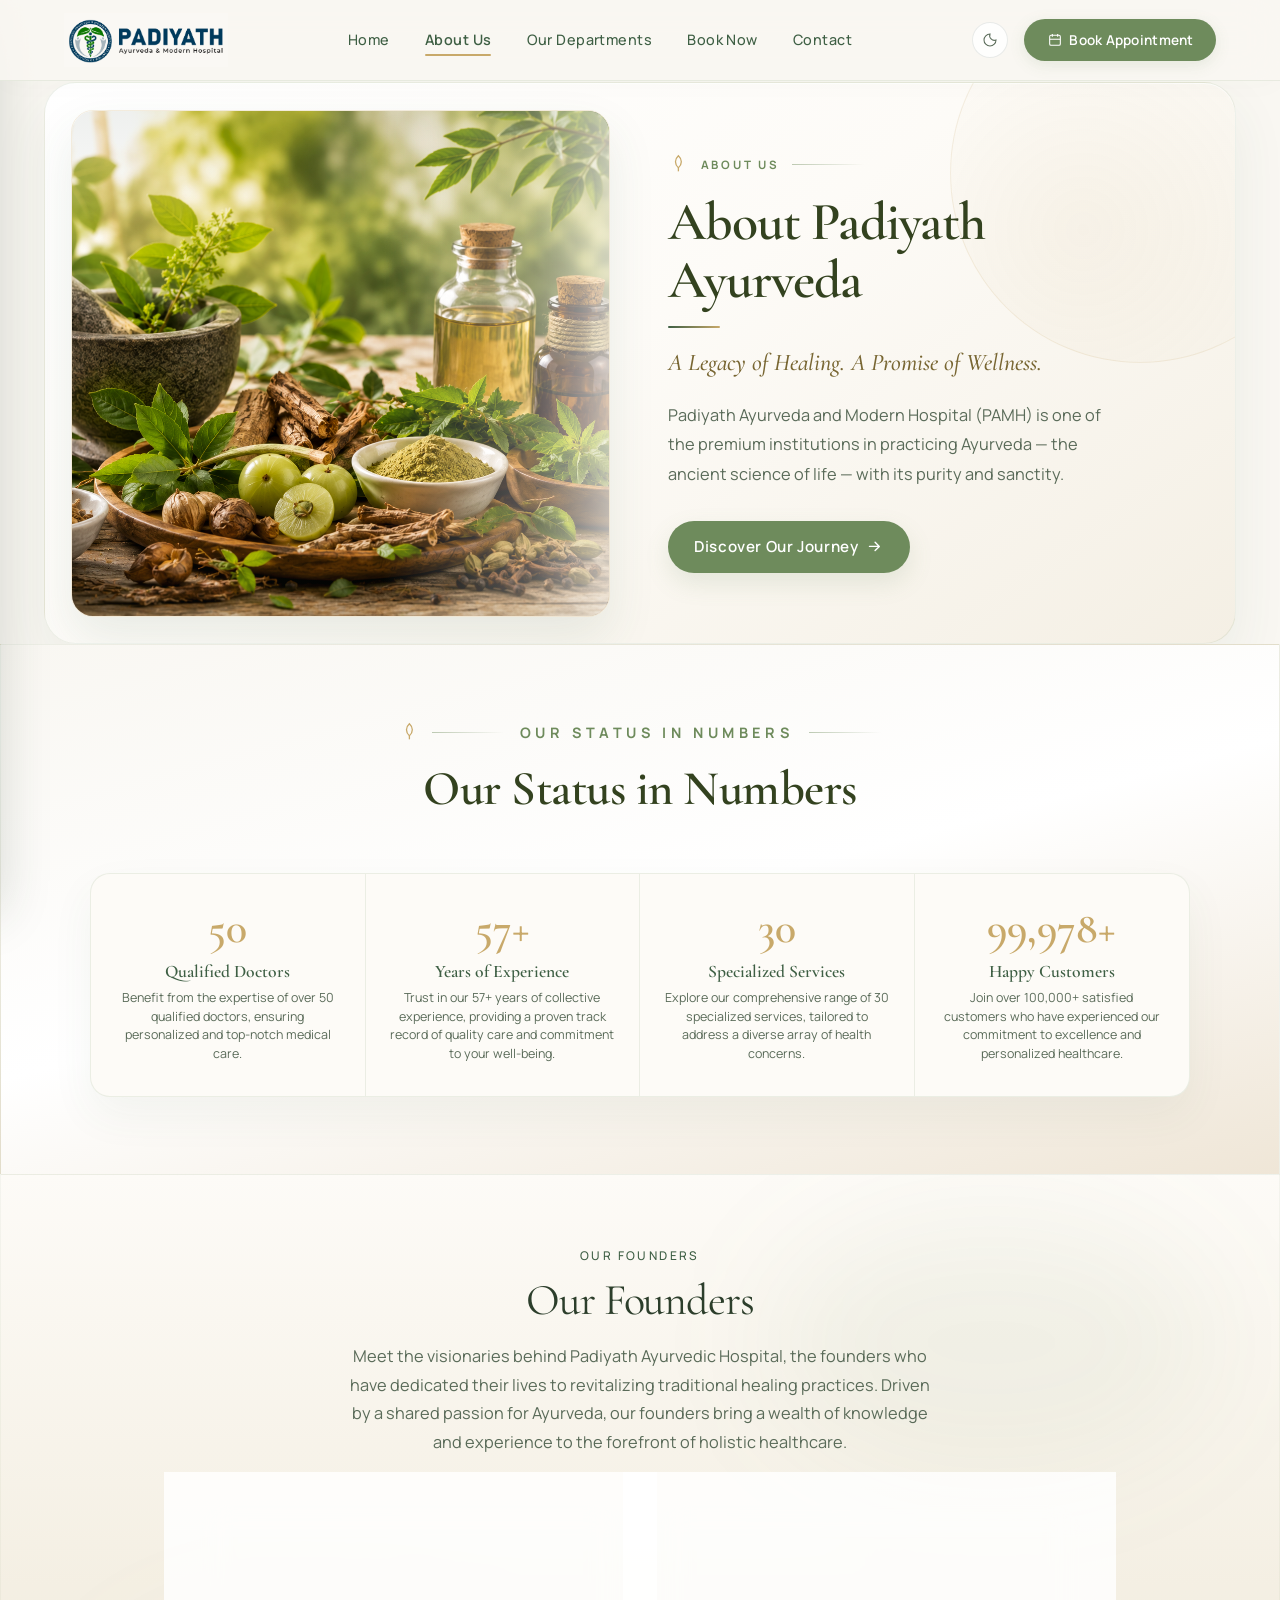
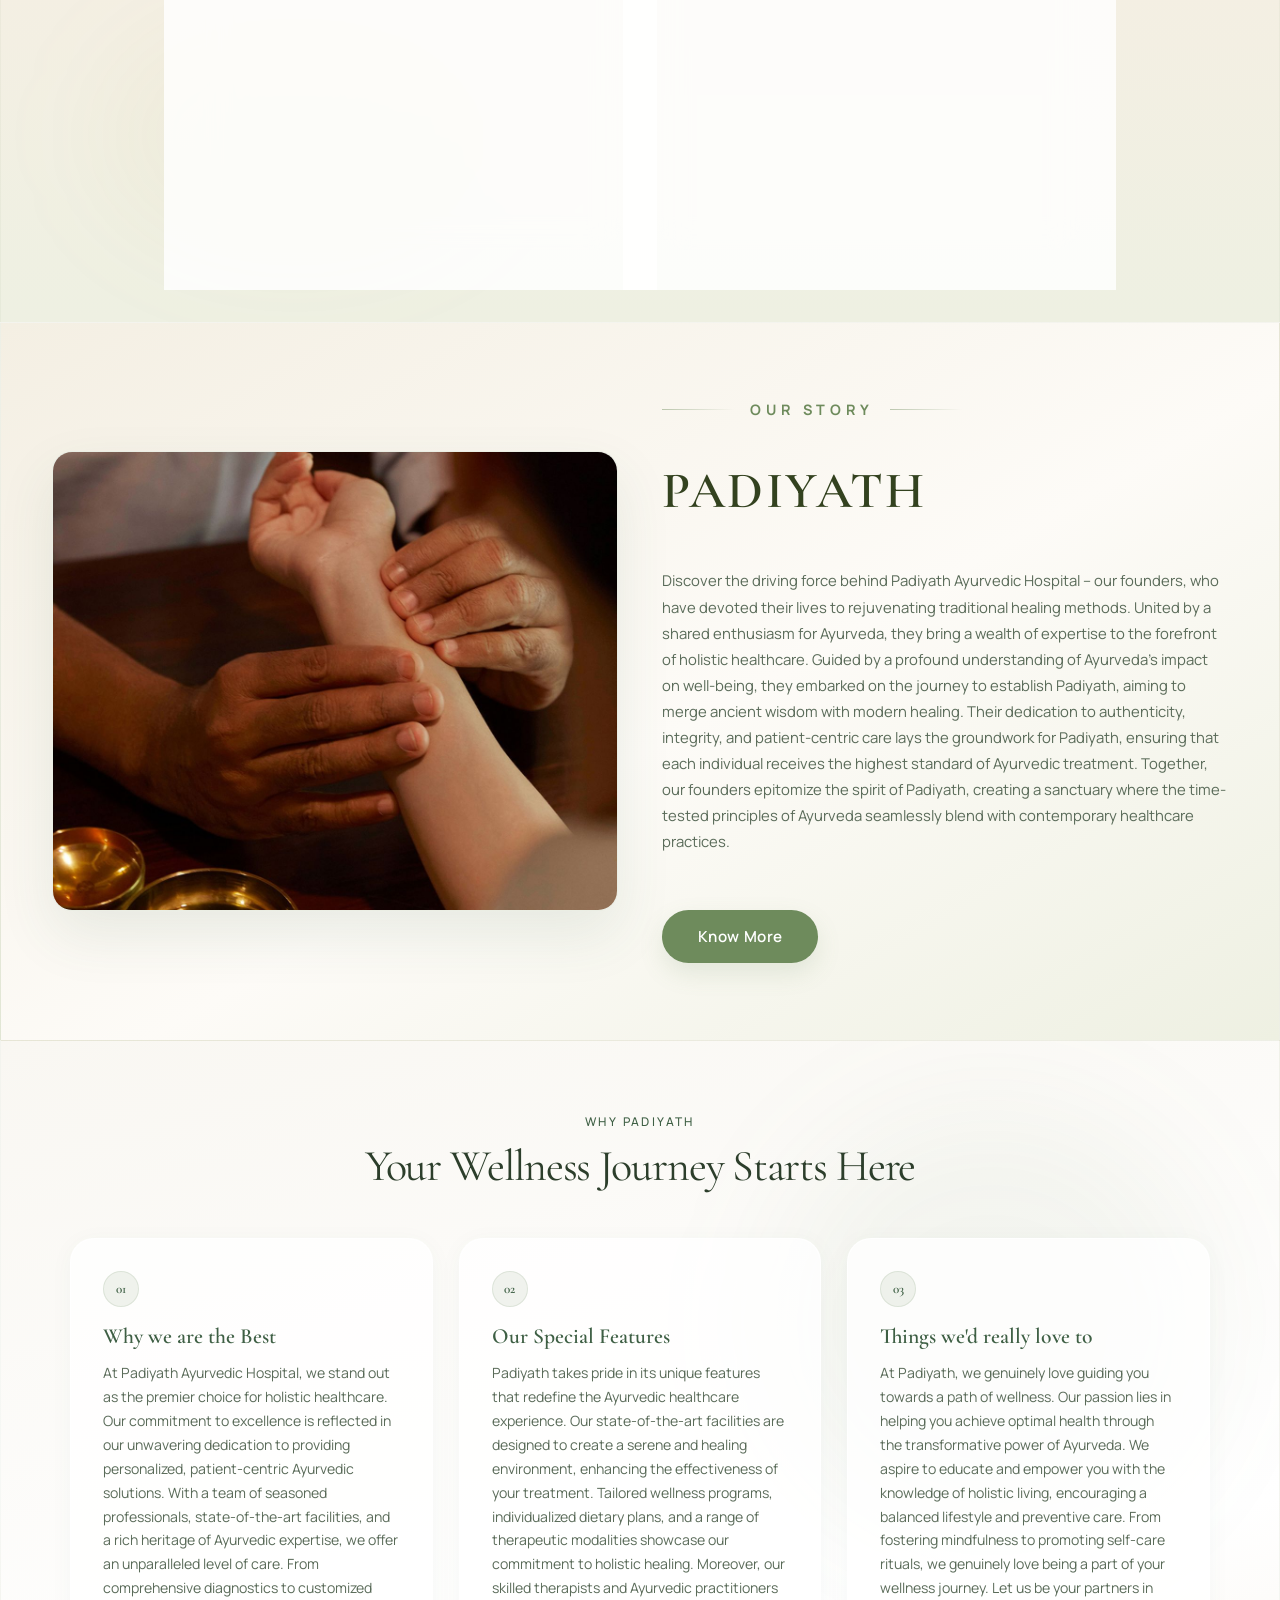
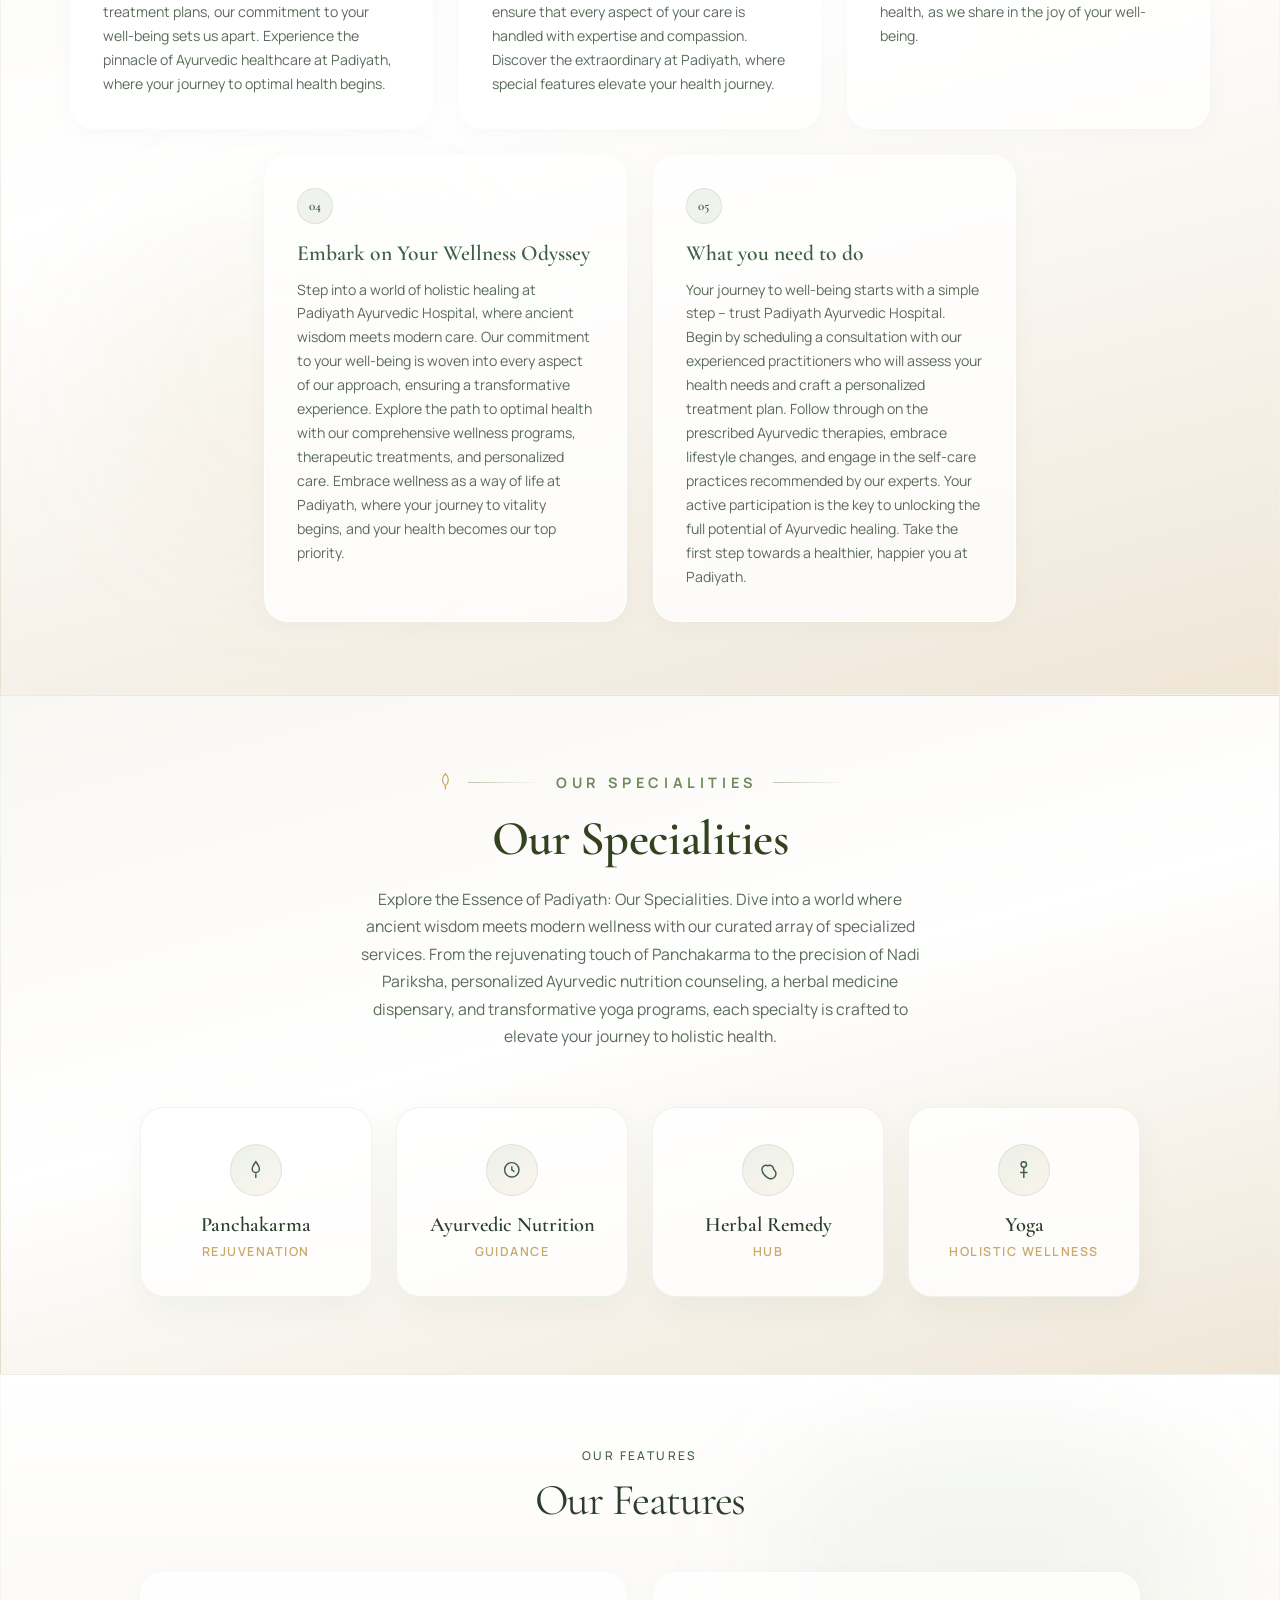
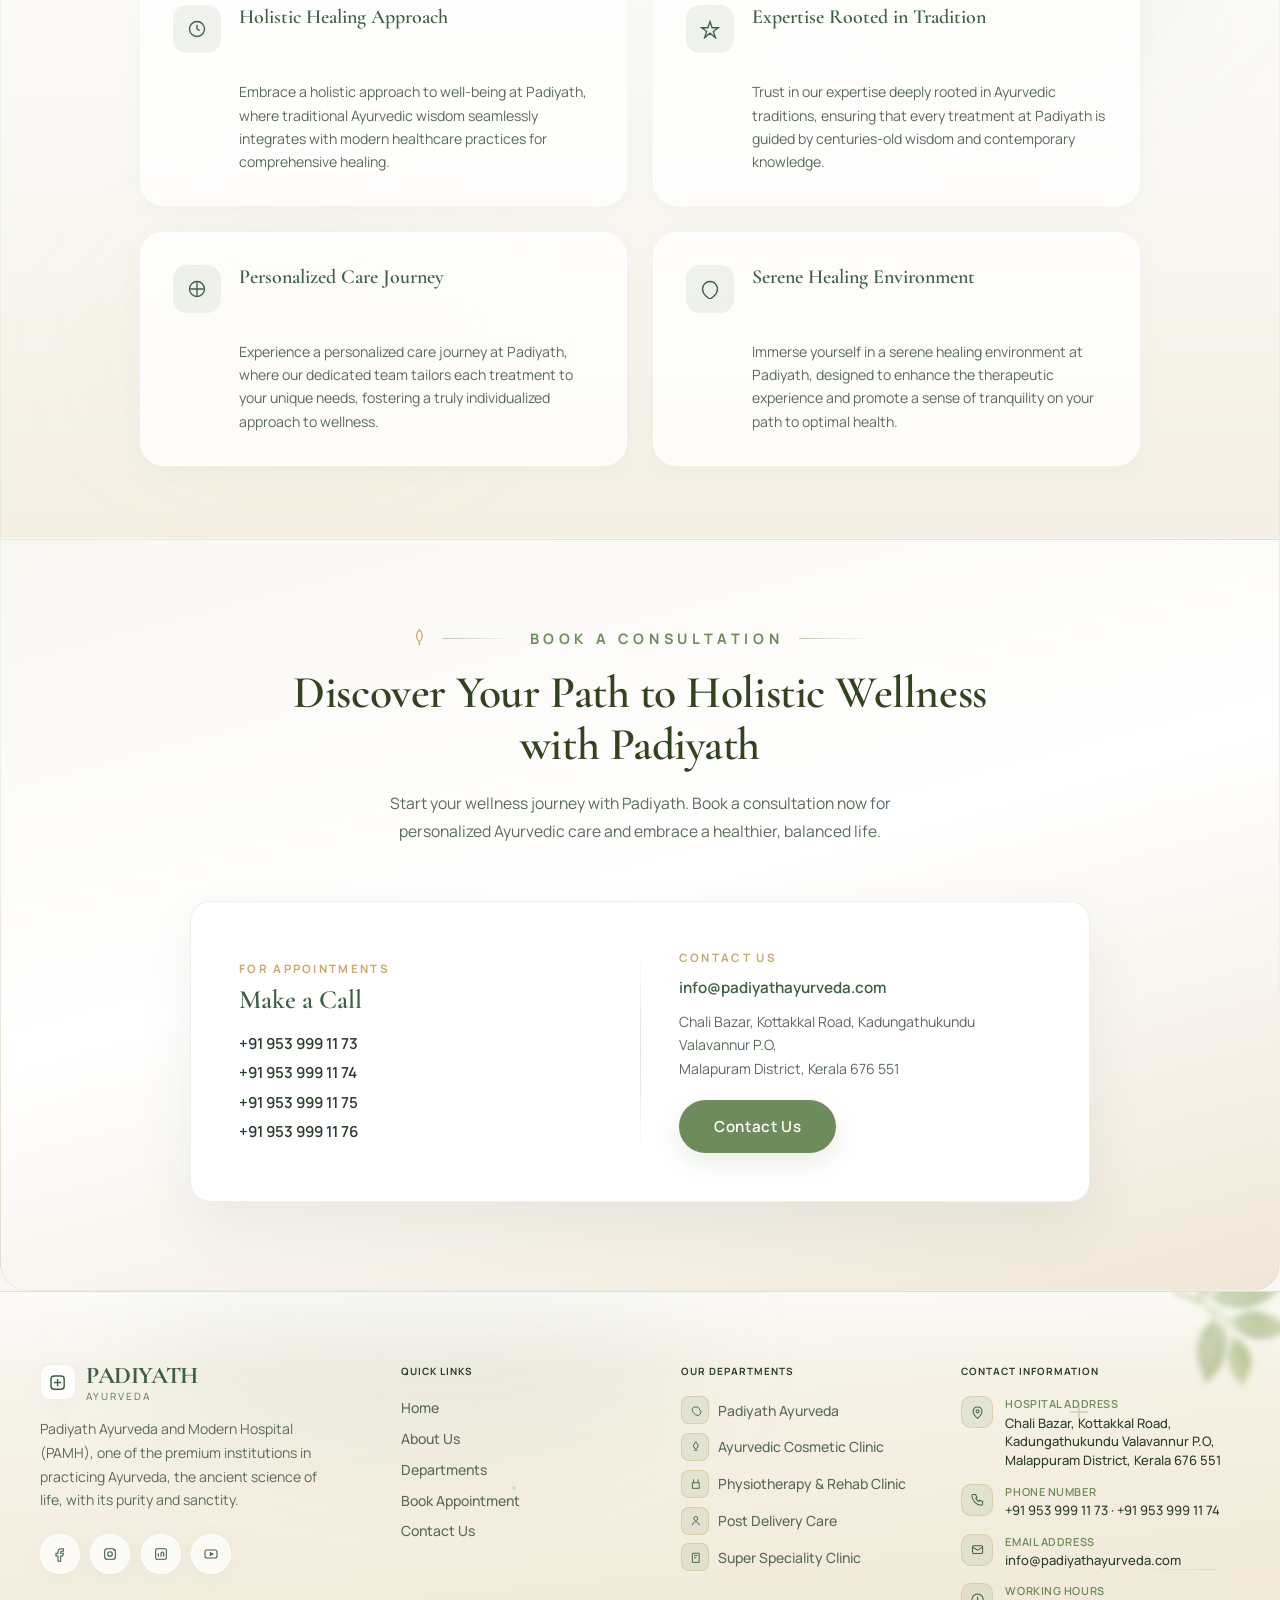
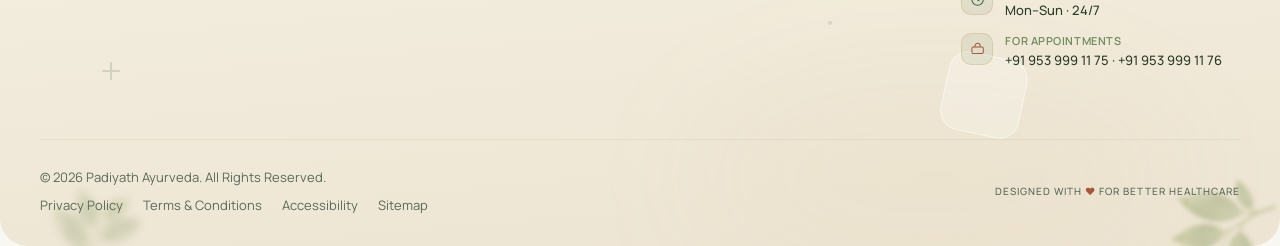
==== commit 953ed365: "chore: update stylesheet version to 1.9.2 across multiple pages for consistency and improve layout a" ====
--- a/about.html
+++ b/about.html
@@ -10,7 +10,7 @@
       href="https://fonts.googleapis.com/css2?family=Cormorant+Garamond:ital,wght@0,300;0,400;0,500;0,600;0,700;1,400&family=Playfair+Display:wght@500;600;700;800&family=Manrope:wght@300;400;500;600;700;800&family=Inter:wght@300;400;500;600&display=swap"
       rel="stylesheet"
     />
-    <link rel="stylesheet" href="assets/css/styles.css?v=1.9.1" />
+    <link rel="stylesheet" href="assets/css/styles.css?v=1.9.2" />
   </head>
   <body>
     <div class="nav-drawer" id="nav-drawer" aria-hidden="true" inert>
--- a/assets/css/styles.css
+++ b/assets/css/styles.css
@@ -13502,14 +13502,12 @@
   }
 
   #hospital-page .hospital-page-cta .abt-cta-panel {
-    flex-direction: column;
+    grid-template-columns: 1fr;
     text-align: center;
   }
 
   #hospital-page .hospital-page-cta .abt-cta-divider {
-    width: 60%;
-    height: 1px;
-    margin: 0 auto;
+    display: none;
   }
 
   #hospital-page .hospital-page-cta .abt-cta-phones {
@@ -14826,7 +14824,7 @@
     gap: 0.85rem;
   }
 
-  .hero-viewport .glass-feature {
+  .hero-viewport .glass-feature-item {
     justify-content: flex-start;
   }
 
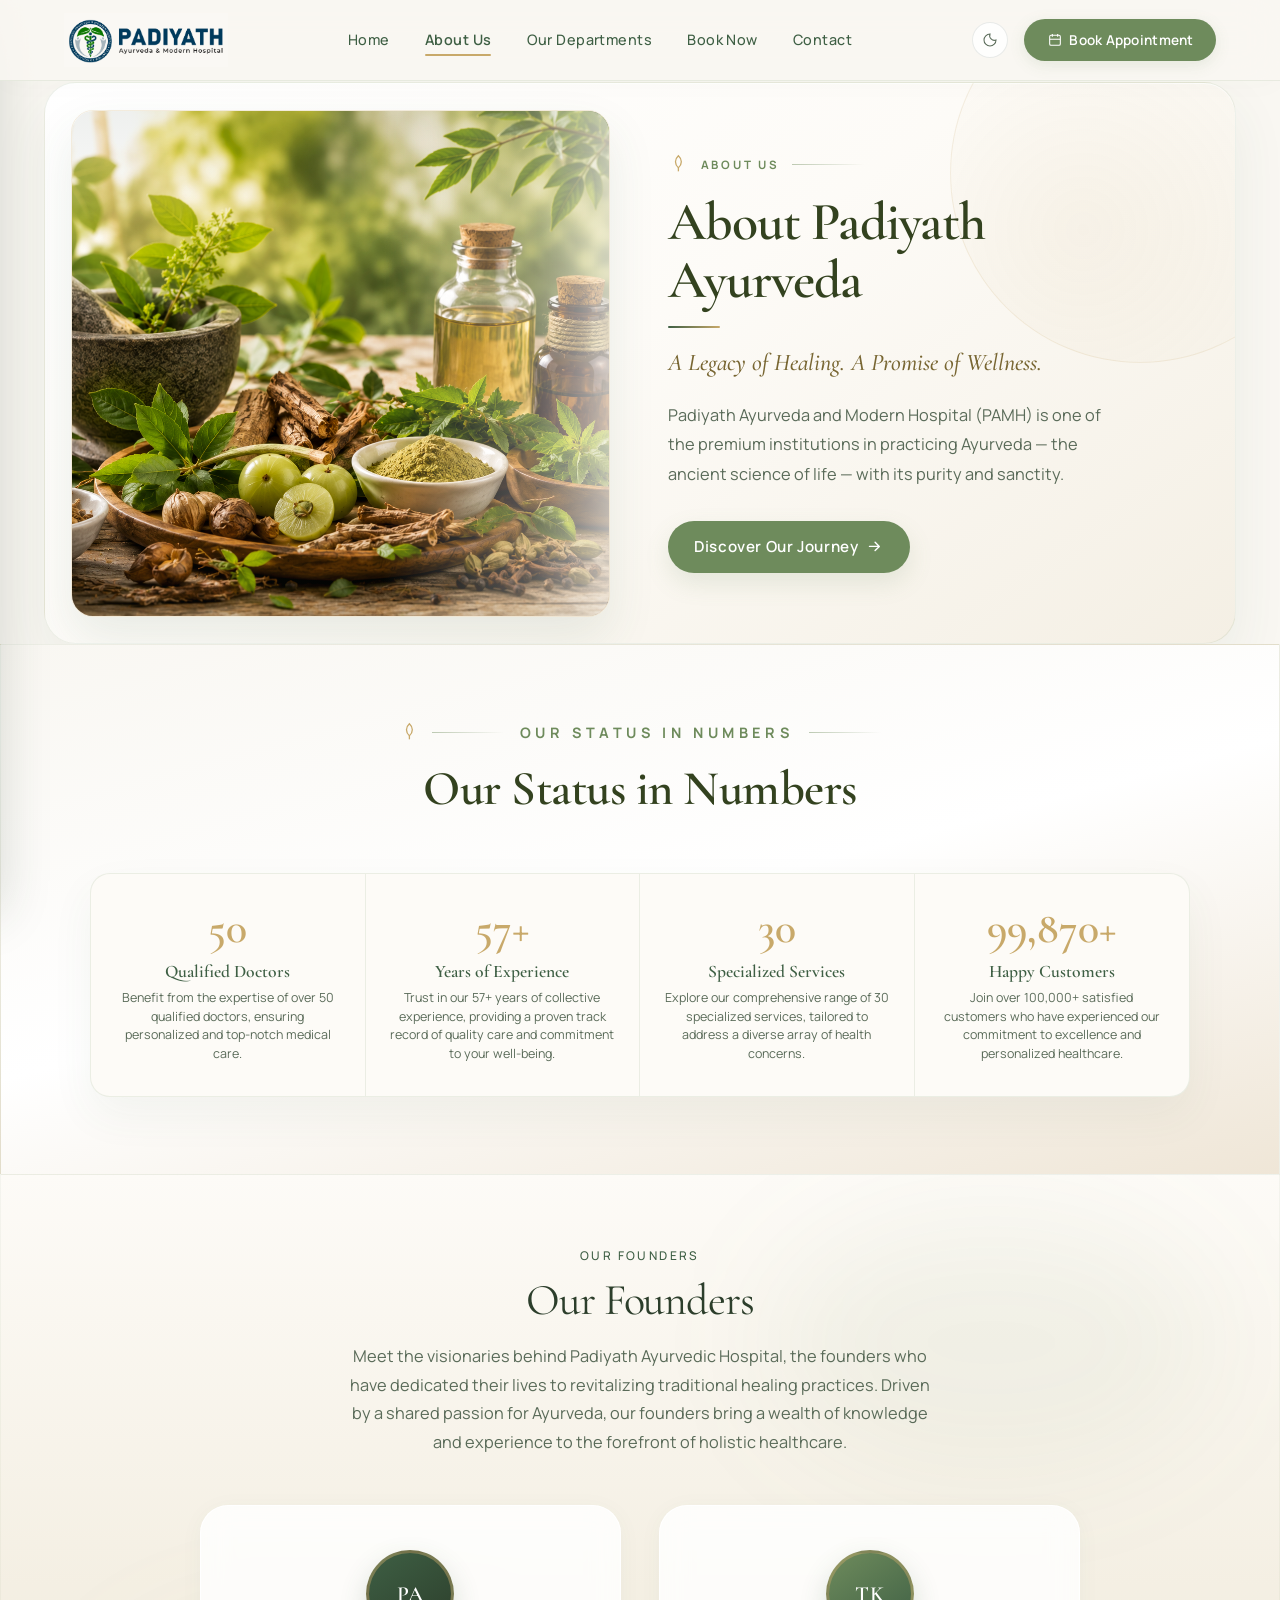
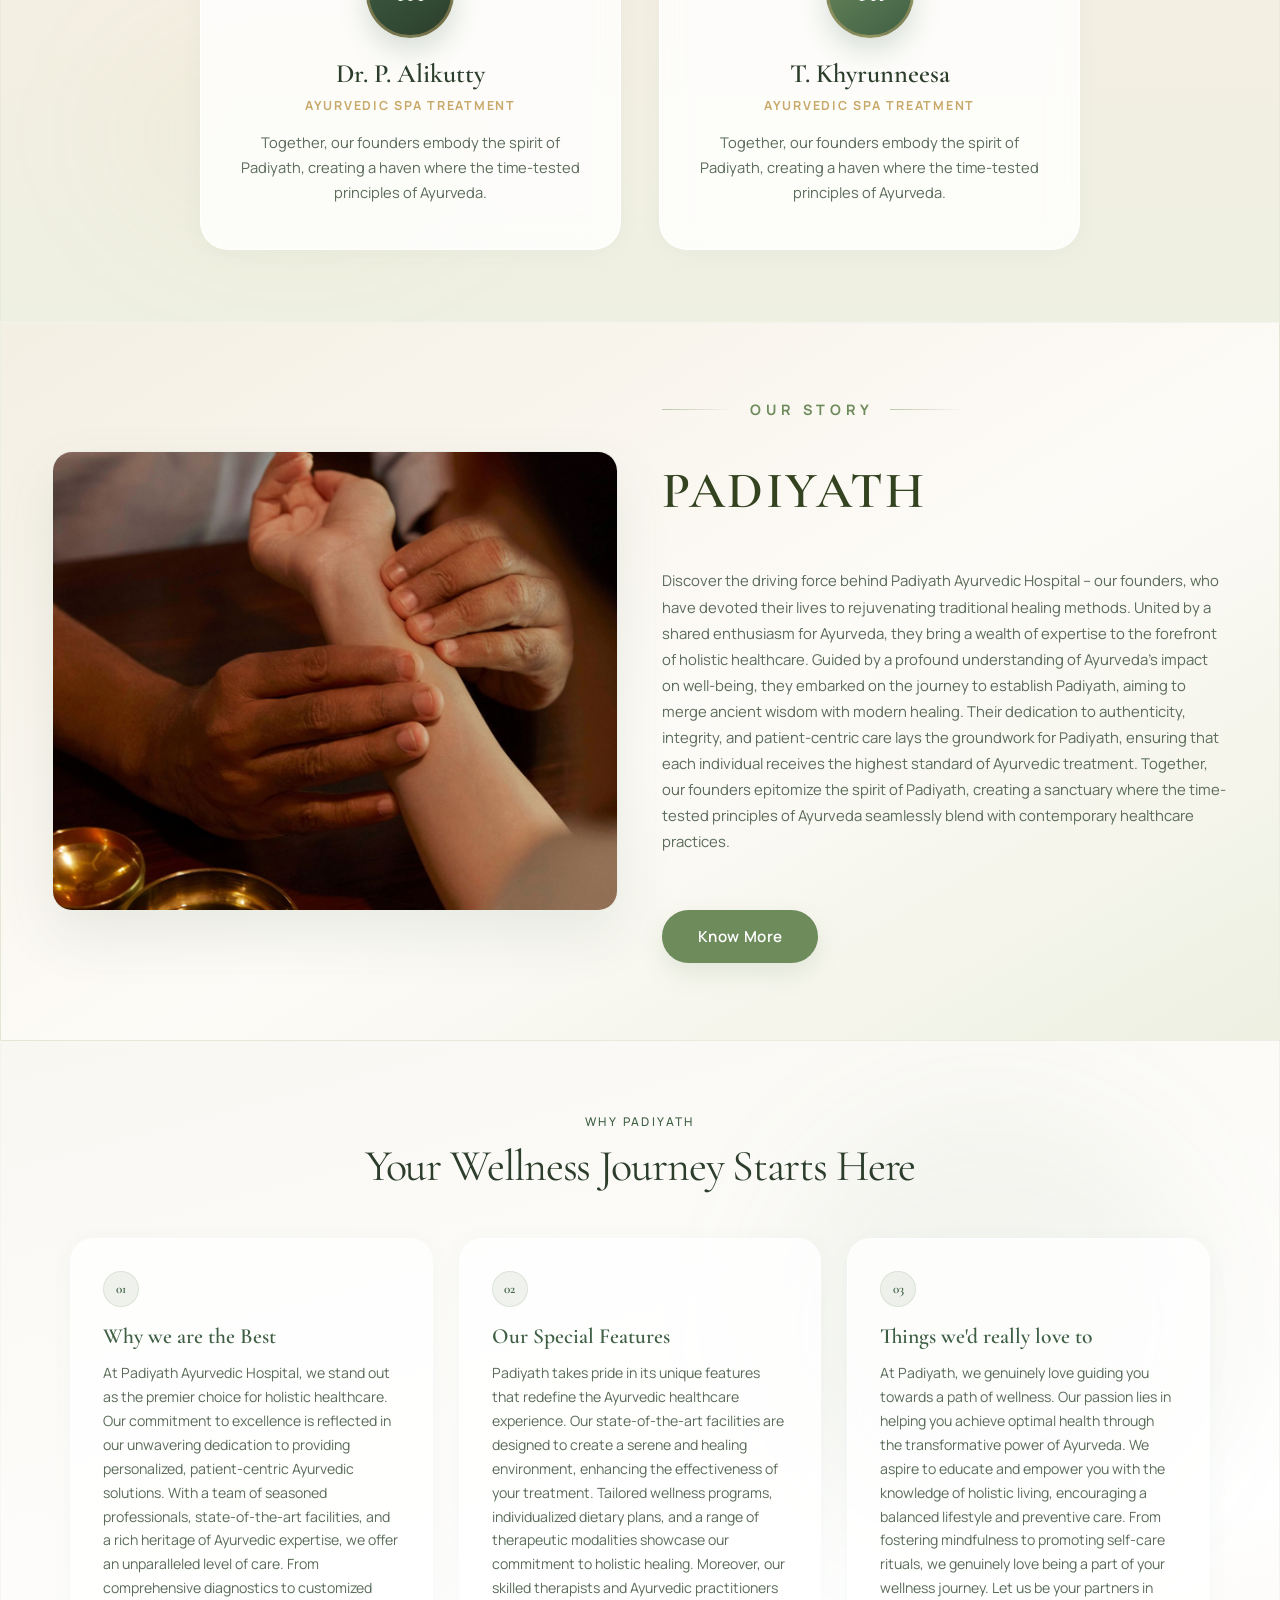
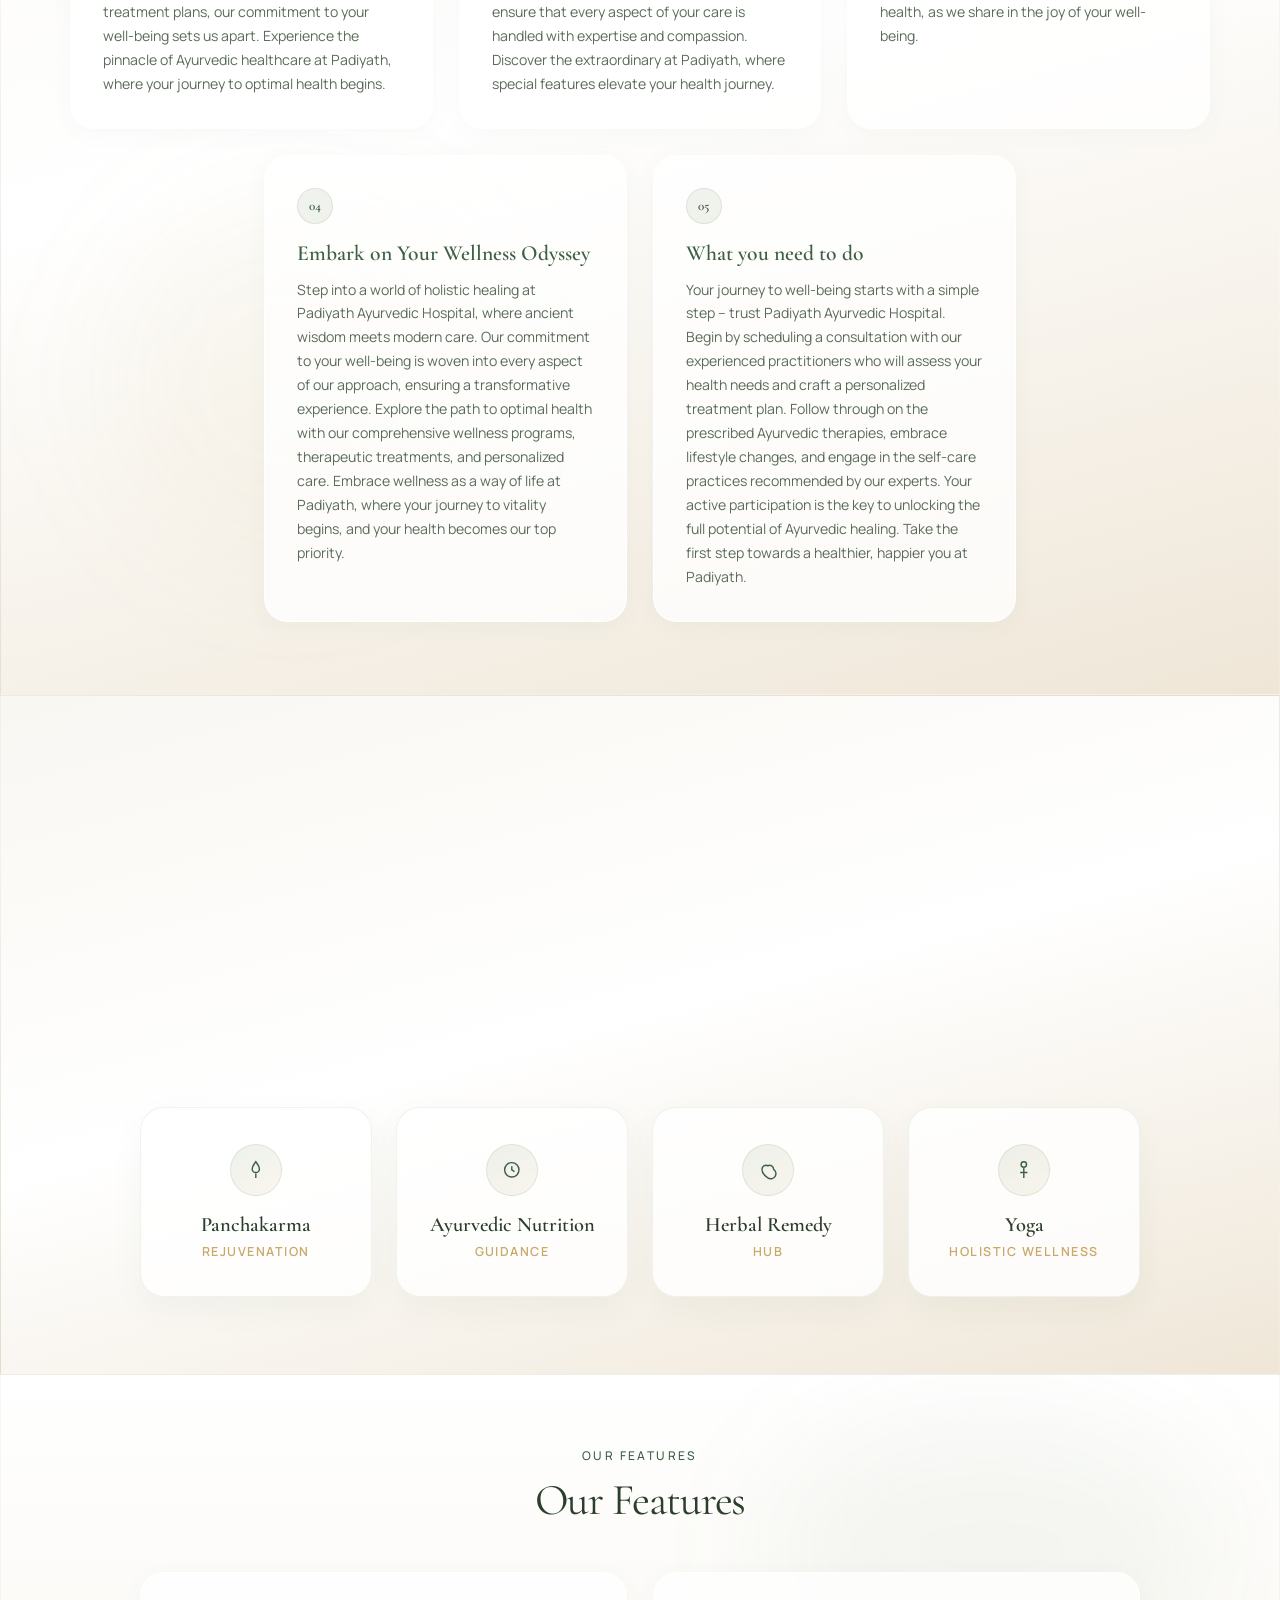
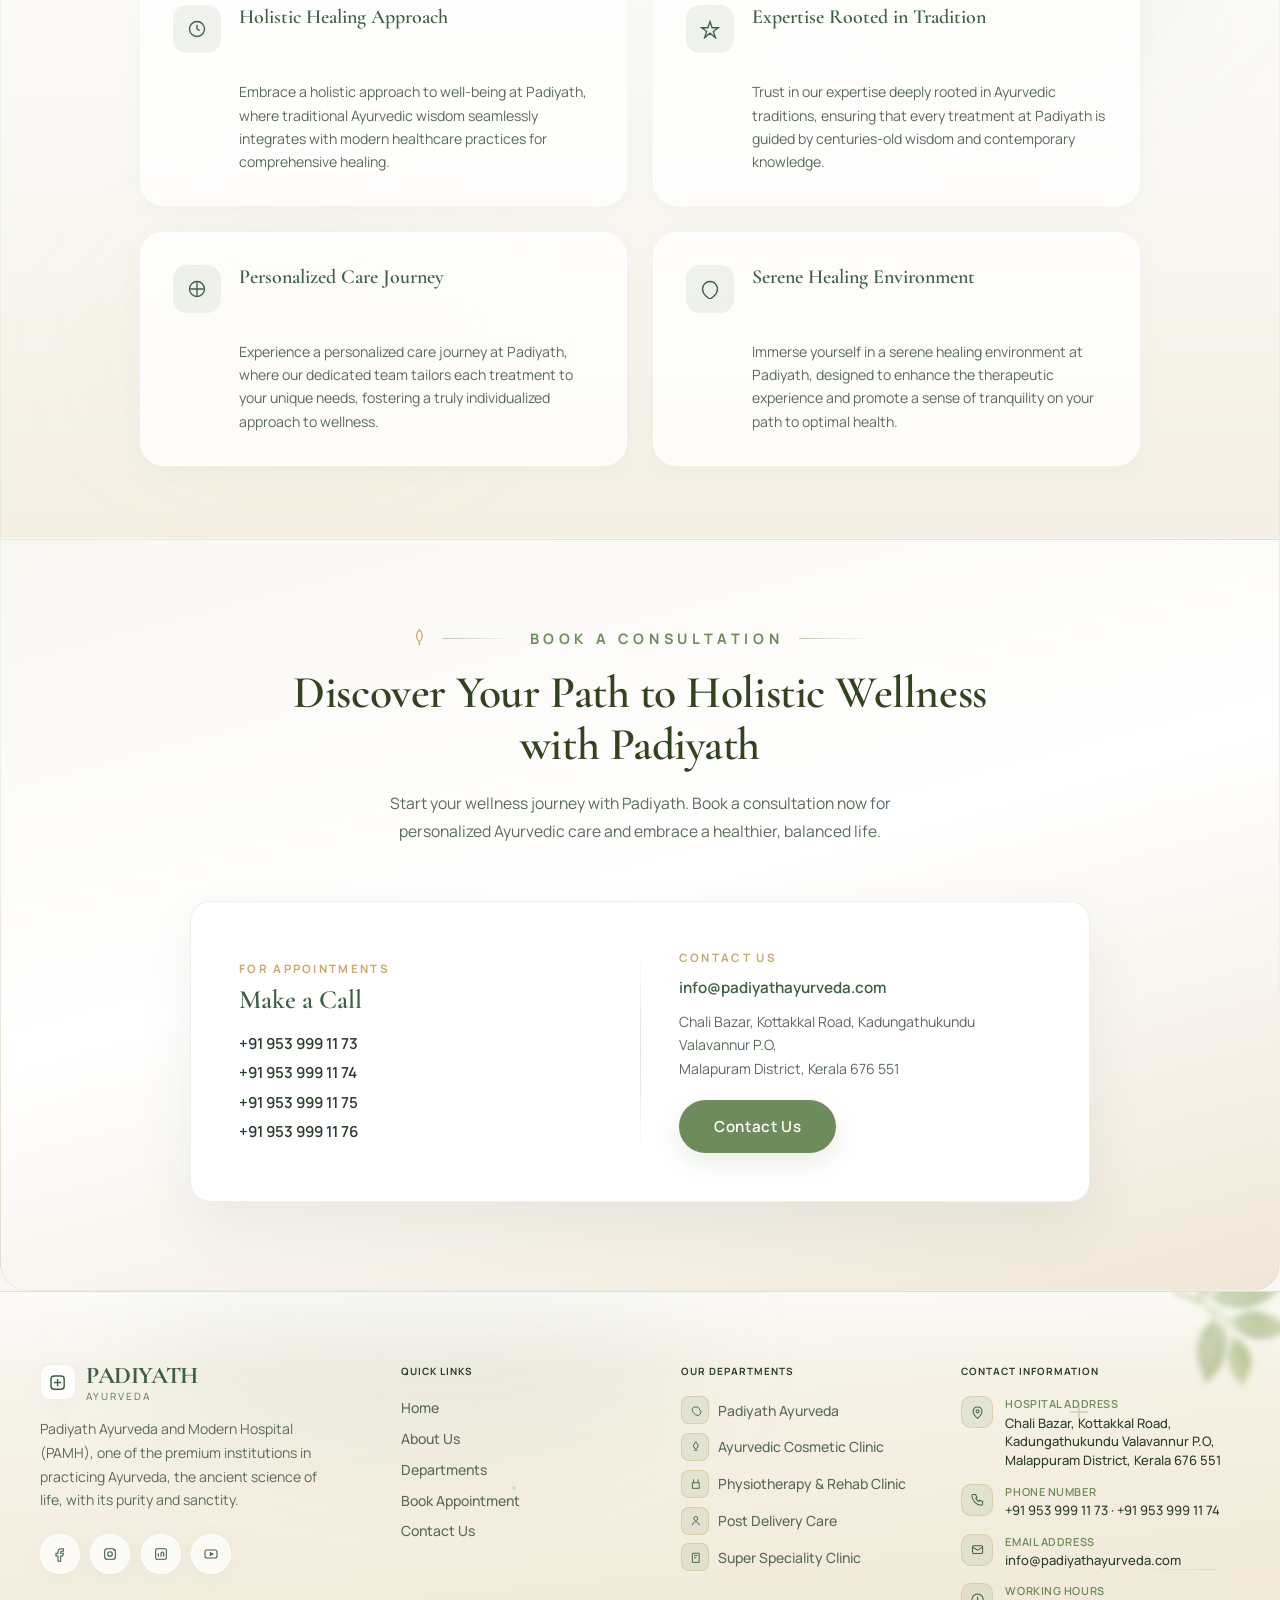
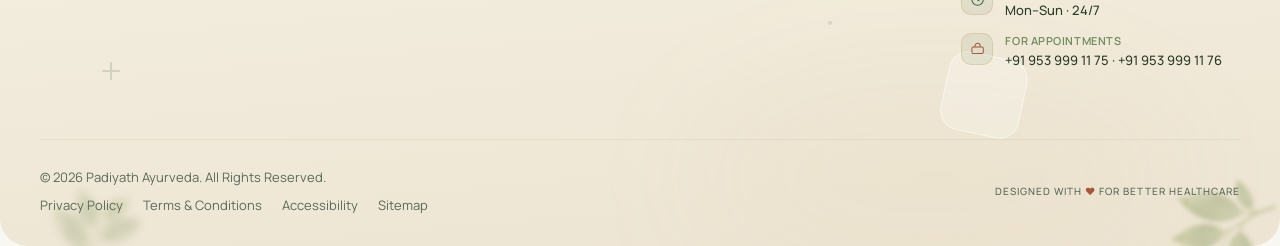
==== commit 87af2451: "chore: update stylesheet version to 1.9.4 across multiple pages for consistency and enhance accessib" ====
--- a/about.html
+++ b/about.html
@@ -10,7 +10,7 @@
       href="https://fonts.googleapis.com/css2?family=Cormorant+Garamond:ital,wght@0,300;0,400;0,500;0,600;0,700;1,400&family=Playfair+Display:wght@500;600;700;800&family=Manrope:wght@300;400;500;600;700;800&family=Inter:wght@300;400;500;600&display=swap"
       rel="stylesheet"
     />
-    <link rel="stylesheet" href="assets/css/styles.css?v=1.9.2" />
+    <link rel="stylesheet" href="assets/css/styles.css?v=1.9.4" />
   </head>
   <body>
     <div class="nav-drawer" id="nav-drawer" aria-hidden="true" inert>
@@ -79,7 +79,7 @@
               <path d="M12 3a9 9 0 1 0 9 9 7 7 0 0 1-9-9Z" />
             </svg>
           </button>
-          <a class="book-btn" href="index.html#appointment">
+          <a class="book-btn" aria-label="Book Appointment" href="index.html#appointment">
             <svg viewBox="0 0 24 24" fill="none" aria-hidden="true">
               <rect x="4" y="5" width="16" height="15" rx="2" />
               <path d="M8 3v4M16 3v4M4 11h16" />
--- a/assets/css/styles.css
+++ b/assets/css/styles.css
@@ -7145,6 +7145,22 @@
     display: none;
   }
 
+  /* Keep nav book button icon-only on mobile (override above) */
+  .top-nav .book-btn {
+    width: 2.55rem !important;
+    height: 2.55rem !important;
+    padding: 0 !important;
+    font-size: 0 !important;
+    gap: 0 !important;
+  }
+
+  .top-nav .book-btn svg {
+    display: block !important;
+    width: 1.15rem !important;
+    height: 1.15rem !important;
+    margin: 0 !important;
+  }
+
   .hero-section {
     padding-top: 1.5rem;
     text-align: center;
@@ -7689,7 +7705,8 @@
 
 @media (max-width: 768px) {
   .brand-logo-img {
-    height: 2.7rem;
+    height: 2.35rem;
+    max-width: min(46vw, 10.5rem);
   }
 }
 .brand-icon {
@@ -14774,13 +14791,59 @@
   }
 
   .nav-actions .book-btn {
-    padding: 0.65rem 1.15rem;
-    font-size: 0.82rem;
-  }
-
-  .nav-actions .book-btn span,
-  .top-nav .book-btn {
-    white-space: nowrap;
+    width: 2.55rem;
+    height: 2.55rem;
+    padding: 0 !important;
+    border-radius: 999px !important;
+    font-size: 0 !important;
+    letter-spacing: 0 !important;
+    gap: 0 !important;
+    justify-content: center;
+    flex-shrink: 0;
+  }
+
+  .nav-actions .book-btn svg {
+    display: block !important;
+    width: 1.15rem !important;
+    height: 1.15rem !important;
+    margin: 0 !important;
+  }
+
+  .top-nav {
+    gap: 0.5rem;
+    padding-left: 1rem !important;
+    padding-right: 1rem !important;
+  }
+
+  .nav-brand-group {
+    flex: 1 1 auto;
+    min-width: 0;
+    overflow: hidden;
+  }
+
+  .brand {
+    min-width: 0;
+    max-width: 100%;
+  }
+
+  .brand-logo-img {
+    height: 2.35rem !important;
+    width: auto;
+    max-width: min(48vw, 11.5rem);
+    object-fit: contain;
+    object-position: left center;
+  }
+
+  .nav-actions {
+    flex-shrink: 0;
+    gap: 0.4rem;
+  }
+
+  .top-nav .phone-btn,
+  .top-nav .mode-btn {
+    width: 2.55rem !important;
+    height: 2.55rem !important;
+    flex-shrink: 0;
   }
 
   .phone-btn span {
@@ -14815,17 +14878,32 @@
   }
 
   .hero-viewport .hero-glass-features {
-    flex-direction: column;
+    display: grid;
+    grid-template-columns: repeat(2, minmax(0, 1fr));
     align-items: stretch;
-    max-width: 320px;
+    justify-content: center;
+    width: 100%;
+    max-width: 420px;
     margin-left: auto;
     margin-right: auto;
-    padding: 1rem 1.25rem;
-    gap: 0.85rem;
+    margin-top: 2rem;
+    padding: 1.1rem 1.15rem;
+    gap: 0.85rem 1rem;
   }
 
   .hero-viewport .glass-feature-item {
     justify-content: flex-start;
+    min-width: 0;
+  }
+
+  .hero-viewport .glass-feature-text {
+    text-align: left;
+  }
+
+  .hero-viewport .glass-feature-text strong,
+  .hero-viewport .glass-feature-text span {
+    display: block;
+    line-height: 1.25;
   }
 
   /* About split ? consistent centered tablet layout */
@@ -14844,7 +14922,7 @@
     justify-content: center;
   }
 
-  .abt-split .abt-split-cta {
+  .abt-split .about-cta {
     align-self: center;
   }
 
@@ -14910,6 +14988,25 @@
 
   .hero-viewport .hero-visual-shell {
     max-width: 100%;
+  }
+
+  .hero-viewport .hero-glass-features {
+    max-width: 100%;
+    padding: 1rem 0.9rem;
+    gap: 0.75rem 0.65rem;
+  }
+
+  .hero-viewport .glass-feature-icon {
+    width: 2.1rem;
+    height: 2.1rem;
+  }
+
+  .hero-viewport .glass-feature-text strong {
+    font-size: 0.82rem;
+  }
+
+  .hero-viewport .glass-feature-text span {
+    font-size: 0.72rem;
   }
 
   .hero-viewport .care-badge-floating {
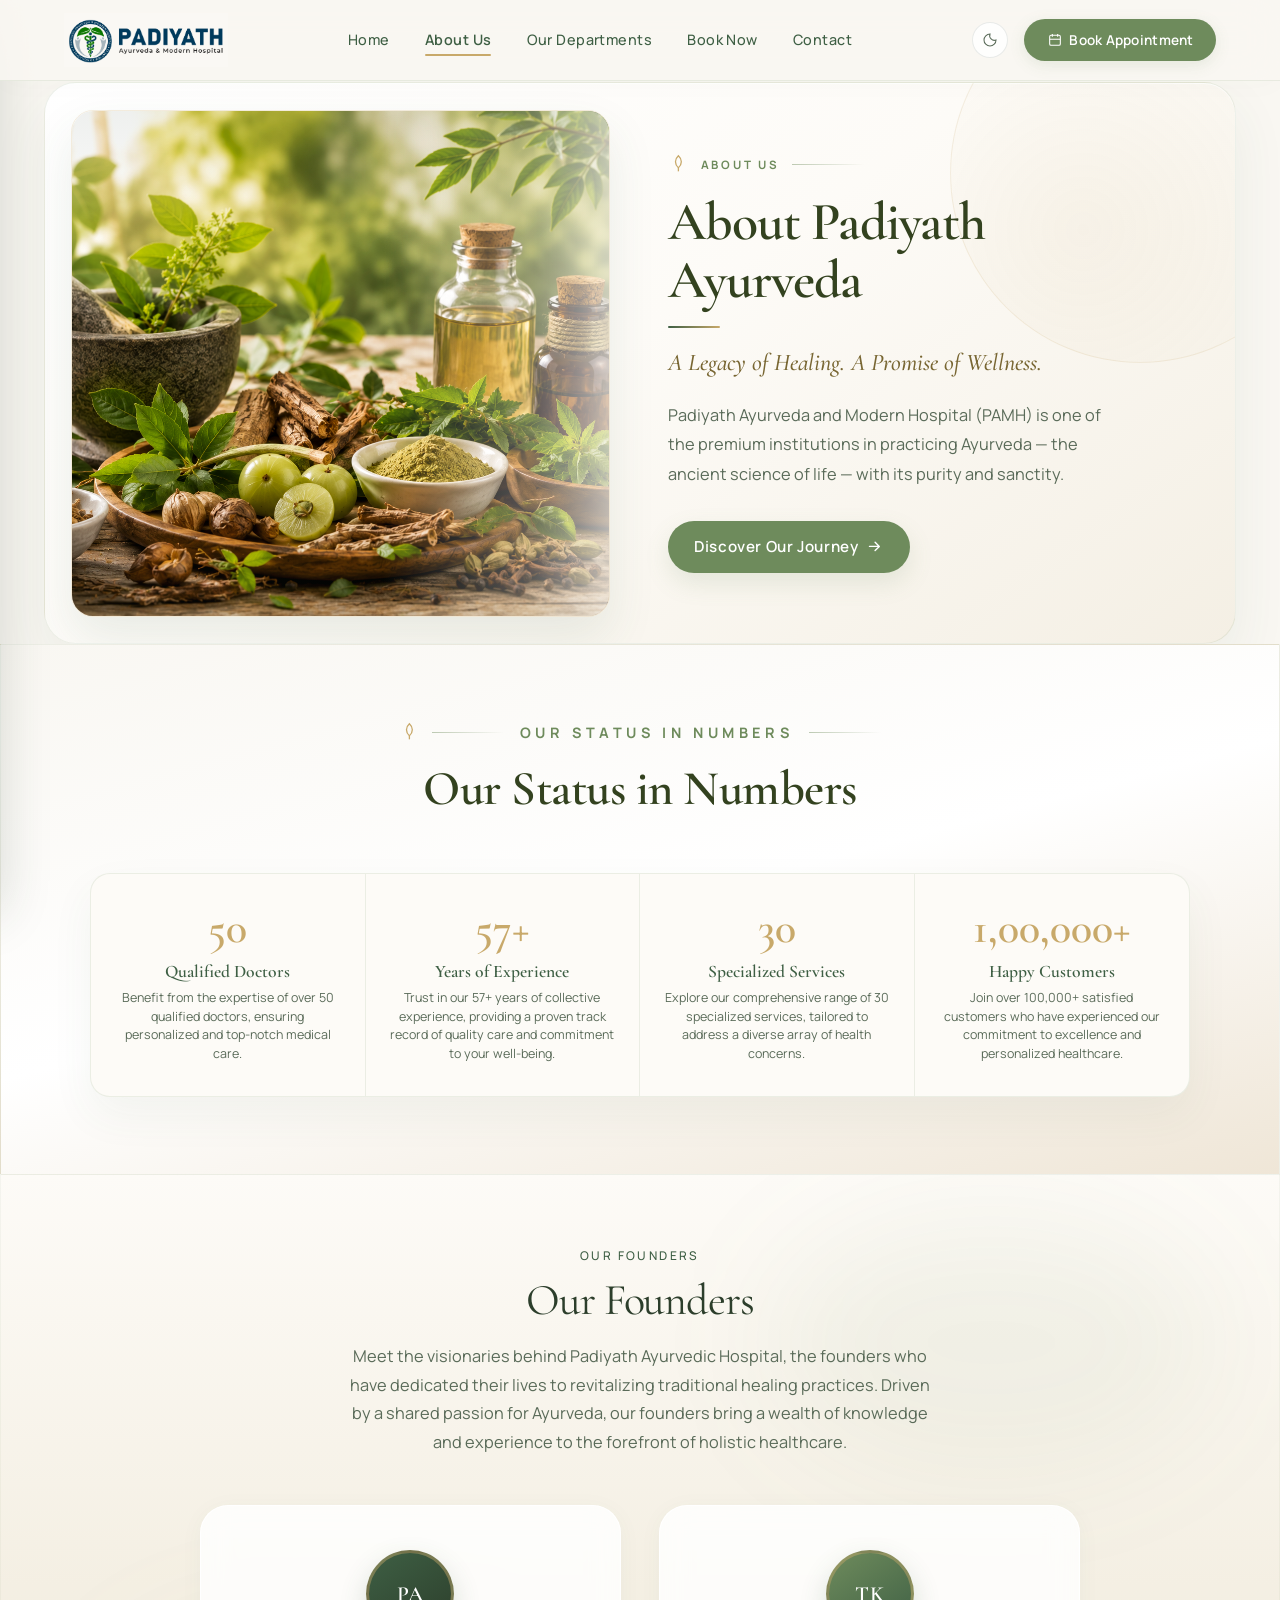
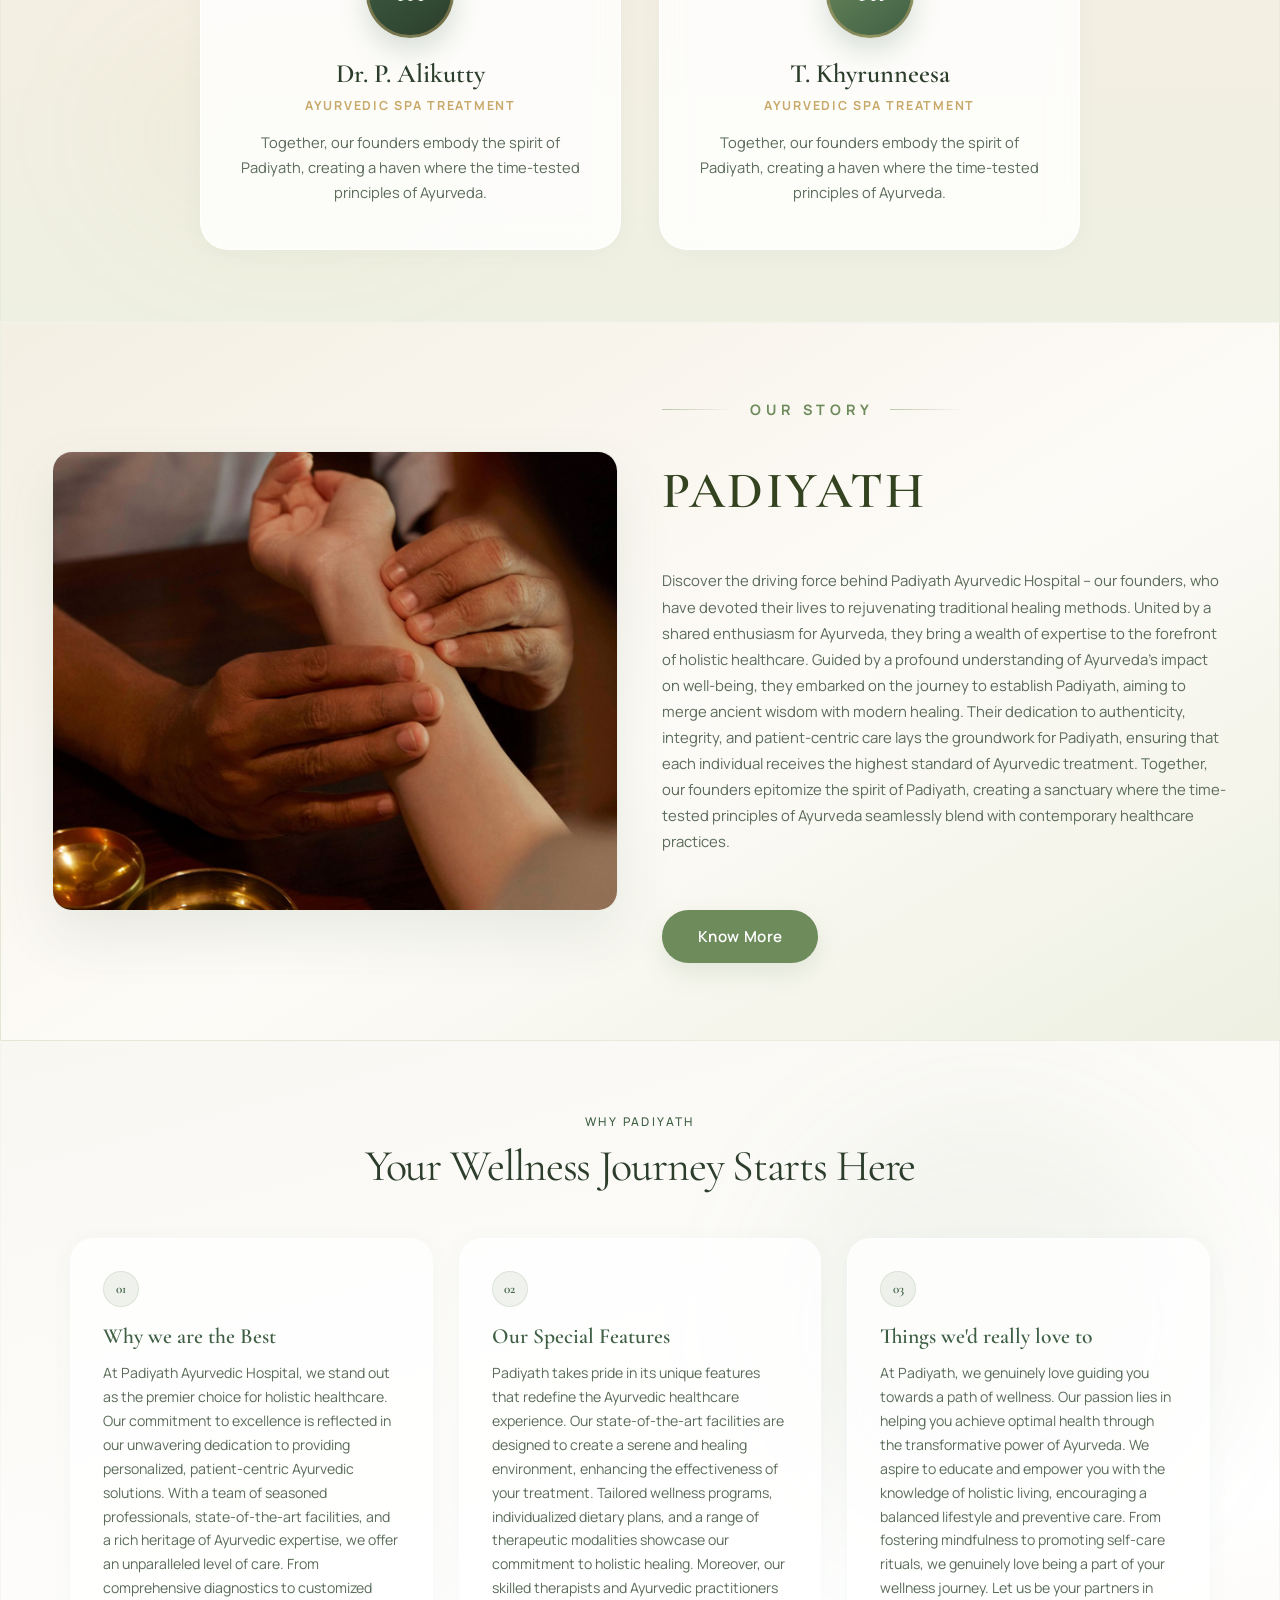
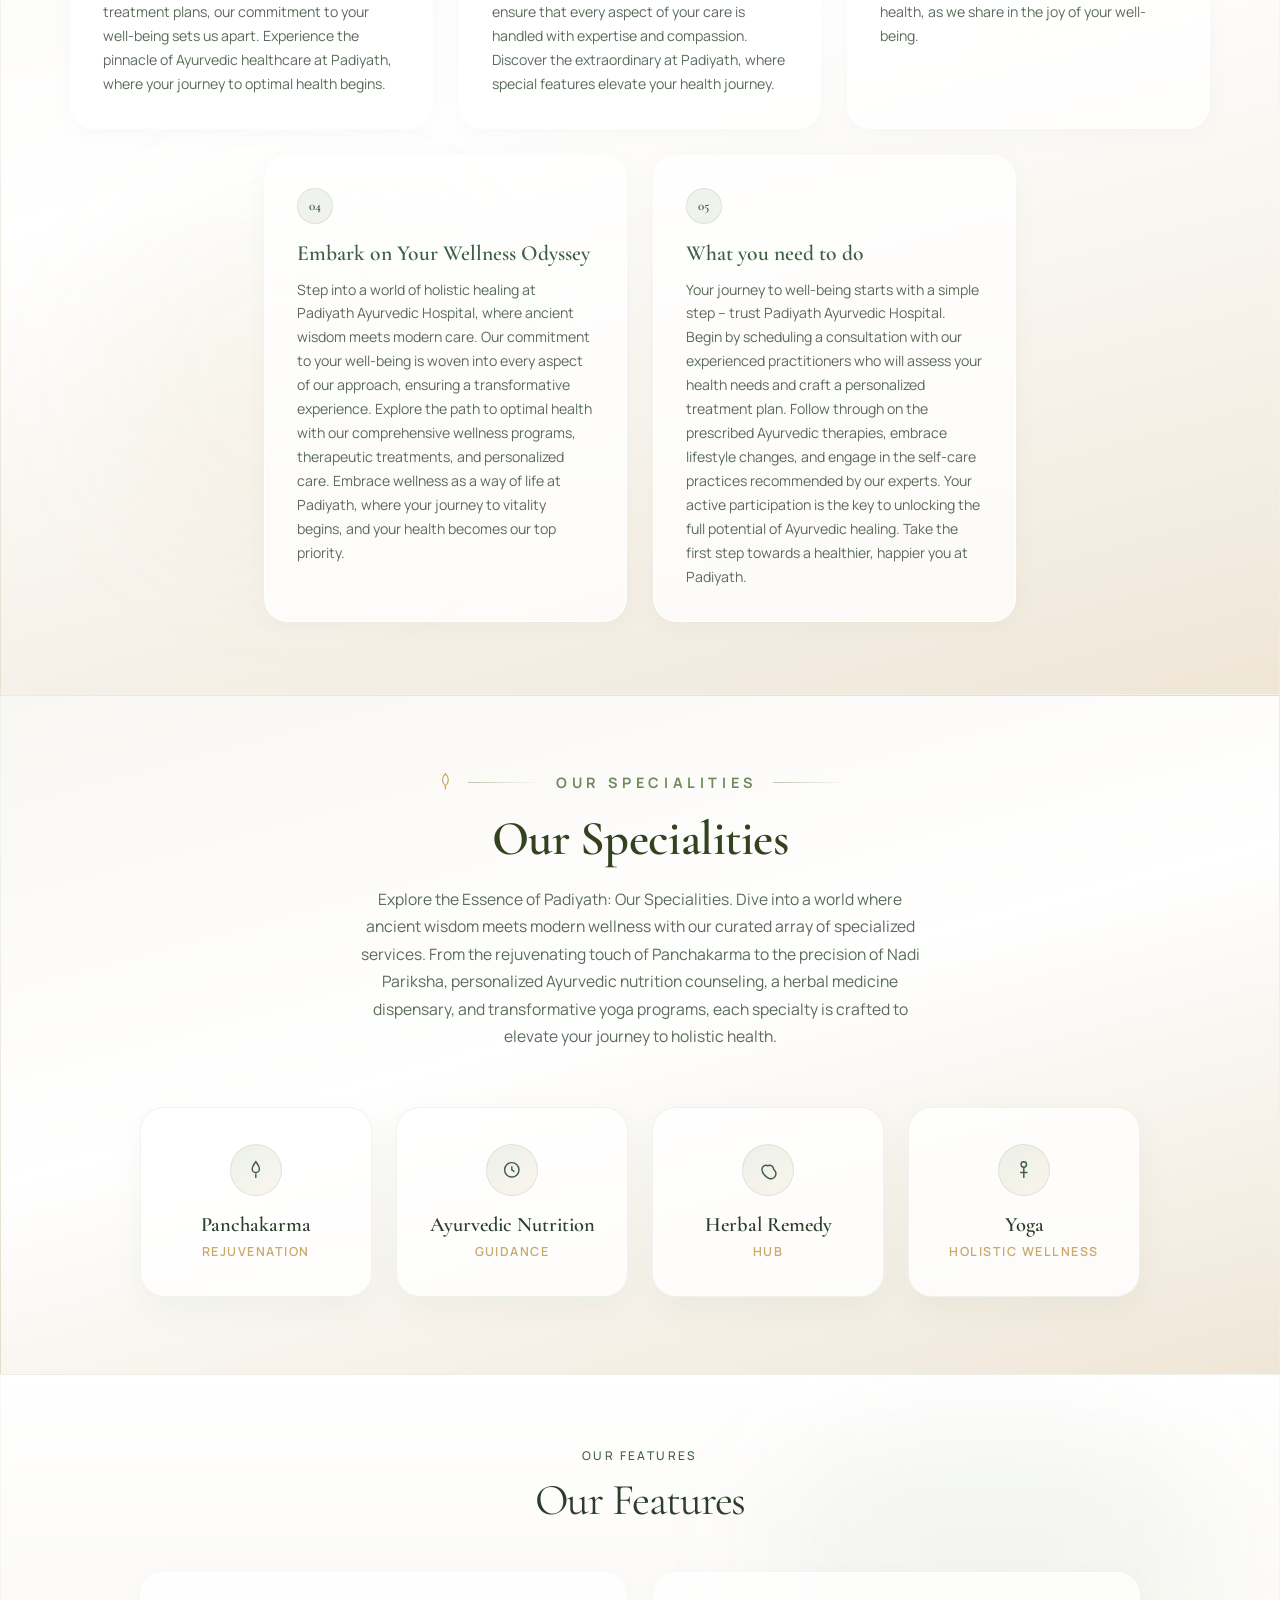
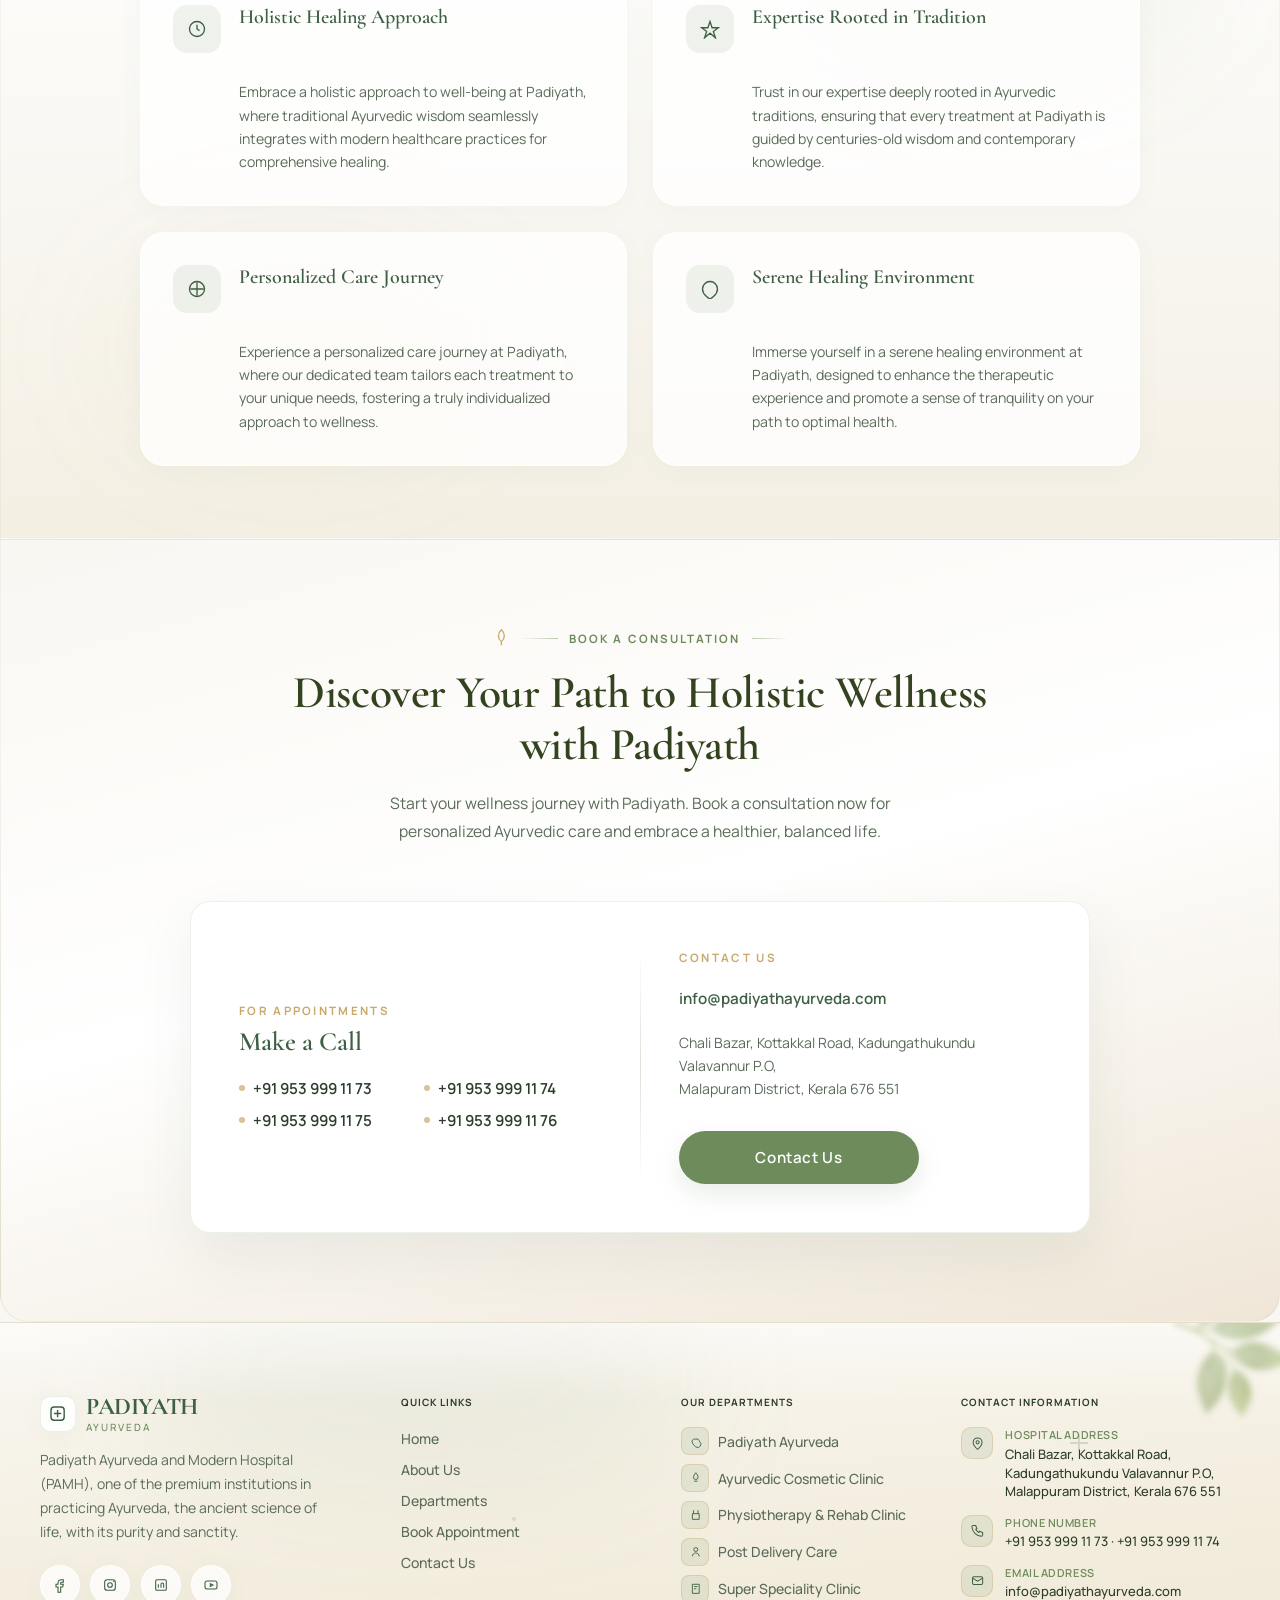
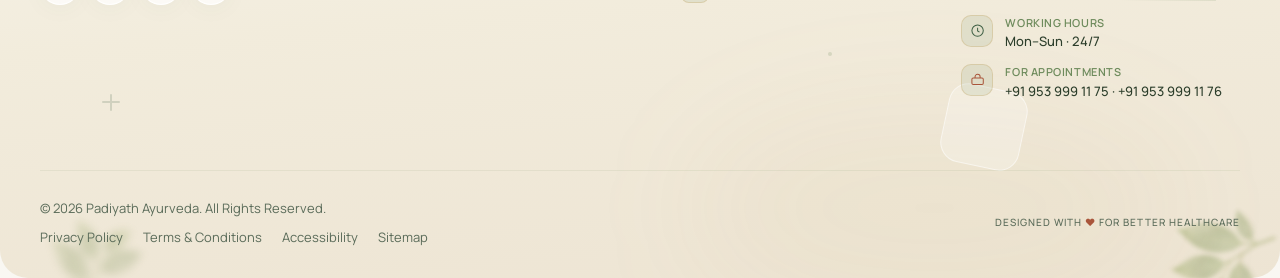
==== commit 78697366: "chore: update stylesheet version to 1.10.4 across multiple pages for consistency, enhance layout wit" ====
--- a/about.html
+++ b/about.html
@@ -10,7 +10,7 @@
       href="https://fonts.googleapis.com/css2?family=Cormorant+Garamond:ital,wght@0,300;0,400;0,500;0,600;0,700;1,400&family=Playfair+Display:wght@500;600;700;800&family=Manrope:wght@300;400;500;600;700;800&family=Inter:wght@300;400;500;600&display=swap"
       rel="stylesheet"
     />
-    <link rel="stylesheet" href="assets/css/styles.css?v=1.9.4" />
+    <link rel="stylesheet" href="assets/css/styles.css?v=1.10.4" />
   </head>
   <body>
     <div class="nav-drawer" id="nav-drawer" aria-hidden="true" inert>
@@ -477,7 +477,7 @@
             </ul>
           </div>
           <div class="abt-cta-divider" aria-hidden="true"></div>
-          <div class="abt-cta-col">
+          <div class="abt-cta-col abt-cta-col--action">
             <p class="abt-cta-label">Contact Us</p>
             <p class="abt-cta-email"><a href="mailto:info@padiyathayurveda.com">info@padiyathayurveda.com</a></p>
             <p class="abt-cta-address">
--- a/assets/css/styles.css
+++ b/assets/css/styles.css
@@ -3798,11 +3798,17 @@
 
 .testi-label {
   margin: 0;
+  display: inline-flex;
+  align-items: center;
+  justify-content: center;
+  width: 100%;
+  gap: 0.75rem;
   font-size: 0.75rem;
   font-weight: 500;
   letter-spacing: 0.2em;
   text-transform: uppercase;
   color: var(--medical-blue);
+  white-space: nowrap;
 }
 
 .testi-top-header h2 {
@@ -5979,6 +5985,23 @@
   object-fit: cover;
 }
 
+.dept-detail-banner-media--logo {
+  aspect-ratio: 1 / 1;
+  max-width: 280px;
+  margin-left: auto;
+  background: linear-gradient(145deg, #fdfbf7, #f2ecdc);
+  box-shadow: 0 12px 32px rgba(62, 95, 68, 0.08);
+  border: 1px solid rgba(110, 139, 92, 0.1);
+}
+
+.dept-detail-banner-media--logo img,
+.dept-detail-banner-media .dept-logo {
+  object-fit: contain;
+  object-position: center;
+  padding: 1.5rem;
+  background: transparent;
+}
+
 .dept-detail-banner-media .dept-card-overlay {
   position: absolute;
   inset: 0;
@@ -7052,7 +7075,8 @@
     grid-template-columns: 1fr 1fr;
   }
 
-  .footer-col--brand {
+  .footer-col--brand,
+  .footer-col:last-child {
     grid-column: 1 / -1;
   }
 
@@ -7068,6 +7092,36 @@
     max-width: 520px;
     margin: 0 auto;
     order: -1;
+  }
+
+  .dept-detail-banner-media--logo {
+    max-width: min(220px, 58vw);
+    margin-left: auto;
+    margin-right: auto;
+    border-radius: 18px;
+  }
+
+  .dept-detail-banner-media--logo img,
+  .dept-detail-banner-media .dept-logo {
+    padding: 1.1rem;
+  }
+
+  .dept-detail-banner-content {
+    text-align: center;
+  }
+
+  .dept-detail-banner-content .dept-label {
+    justify-content: center;
+  }
+
+  .dept-detail-banner-content .dept-detail-banner-lead {
+    margin-left: auto;
+    margin-right: auto;
+  }
+
+  .dept-detail-banner-content .btn-primary {
+    margin-left: auto;
+    margin-right: auto;
   }
 
   .dept-detail-appointment-wrap {
@@ -7273,62 +7327,6 @@
     width: 100%;
     justify-content: center;
   }
-
-  .footer-grid {
-    grid-template-columns: 1fr;
-    text-align: center;
-  }
-
-  .footer-col--brand,
-  .footer-col {
-    display: flex;
-    flex-direction: column;
-    align-items: center;
-  }
-
-  .footer-brand {
-    justify-content: center;
-  }
-
-  .footer-desc {
-    margin-left: auto;
-    margin-right: auto;
-  }
-
-  .footer-social {
-    justify-content: center;
-  }
-
-  .footer-links,
-  .footer-dept-list,
-  .footer-contact-list {
-    display: flex;
-    flex-direction: column;
-    align-items: center;
-  }
-
-  .footer-contact-list li {
-    justify-content: center;
-    text-align: center;
-  }
-
-  .footer-bottom {
-    align-items: center;
-    text-align: center;
-  }
-
-  .footer-bottom-left {
-    align-items: center;
-    width: 100%;
-  }
-
-  .footer-legal {
-    justify-content: center;
-  }
-
-  .footer-tagline {
-    text-align: center;
-  }
 }
 
 @media (max-width: 760px) {
@@ -7518,15 +7516,6 @@
     display: none;
   }
 
-  .footer-bottom {
-    flex-direction: column;
-    align-items: flex-start;
-  }
-
-  .footer-tagline {
-    width: 100%;
-  }
-
   .testi-cursor-glow {
     display: none;
   }
@@ -7542,8 +7531,7 @@
   .about-grid,
   .feature-cards,
   .doctors-grid,
-  .contact-grid,
-  .footer-grid {
+  .contact-grid {
     grid-template-columns: 1fr;
   }
 
@@ -8550,59 +8538,30 @@
 }
 
 @media (max-width: 991px) {
-  .abt-split {
-    grid-template-columns: 1fr;
-  }
-
-  .abt-split-media {
-    min-height: clamp(260px, 42vw, 360px);
-    padding: 0;
-  }
-
-  .abt-split-image {
-    position: absolute;
-    inset: 0;
-    width: 100%;
-    height: 100%;
-    max-height: none;
-    object-fit: cover;
-    -webkit-mask-image: linear-gradient(to bottom, #000 88%, transparent 100%);
-    mask-image: linear-gradient(to bottom, #000 88%, transparent 100%);
-  }
-
-  .abt-split-content {
-    padding: 2.5rem clamp(1.5rem, 5vw, 2.5rem) 3rem;
-  }
-
-  .abt-split-heading {
-    font-size: clamp(2.4rem, 7.5vw, 3.25rem);
-  }
-
-  .abt-split-tagline {
-    font-size: clamp(1.35rem, 4.5vw, 1.7rem);
-  }
-
-  .abt-split .about-description {
-    font-size: 1.05rem;
-    line-height: 1.8;
-  }
-
-  .abt-split .about-cta {
-    margin-top: 2rem;
-  }
-
-  .abt-split-features {
-    margin-top: 2rem;
-    flex-wrap: wrap;
-    gap: 1.25rem;
-  }
-
-  .abt-split-feature {
-    flex: 1 1 40%;
-  }
-
-  .abt-split-feature-divider {
-    display: none;
+  .abt-split-features,
+  .abt-split .abt-split-features,
+  .about-section.abt-split .abt-split-features {
+    display: grid;
+    grid-template-columns: repeat(2, minmax(0, 1fr));
+    gap: 1rem 1.25rem;
+    margin-top: 1.5rem;
+    padding-top: 0;
+    border-top: 0;
+    max-width: 22rem;
+    margin-left: auto;
+    margin-right: auto;
+  }
+
+  .abt-split-feature,
+  .abt-split .abt-split-feature {
+    flex: none;
+    flex-basis: auto;
+    width: auto;
+  }
+
+  .abt-split-feature-divider,
+  .abt-split .abt-split-feature-divider {
+    display: none !important;
   }
 }
 
@@ -8624,7 +8583,7 @@
     grid-template-columns: 1fr;
     text-align: center;
     padding: 8rem 5% 4rem;
-    gap: 3.5rem;
+    gap: 2rem;
   }
   .hero-left {
     display: flex;
@@ -8641,13 +8600,11 @@
   .hero-features-grid {
     margin: 2.5rem auto 0;
   }
-  .hero-image-frame-ayur {
-    max-width: 480px;
-    margin: 0 auto;
-  }
+  .hero-right,
+  .hero-image-ayur,
+  .hero-image-frame-ayur,
   .care-badge-floating {
-    right: 5%;
-    top: 5%;
+    display: none;
   }
   .ayur-highlight-bar {
     flex-direction: column;
@@ -9162,16 +9119,15 @@
   .hero-viewport .hero-section {
     grid-template-columns: 1fr;
     padding: 7.5rem 5% 2.5rem;
-    gap: 2.5rem;
-  }
-
-  .hero-viewport .hero-visual-shell {
-    max-width: 480px;
-    margin: 0 auto;
-  }
-
+    gap: 2rem;
+  }
+
+  .hero-viewport .hero-right,
+  .hero-viewport .hero-image-ayur,
+  .hero-viewport .hero-image-frame-ayur,
+  .hero-viewport .hero-visual-shell,
   .hero-viewport .care-badge-floating {
-    right: 2%;
+    display: none;
   }
 
   .hero-viewport .ayur-highlight-bar {
@@ -9205,6 +9161,27 @@
 .tow-header .abt-kicker {
   width: 100%;
   justify-content: center;
+  align-items: center;
+  gap: 0.75rem;
+}
+
+.tow-header .abt-kicker-label {
+  display: block;
+  max-width: 10rem;
+  text-align: center;
+  line-height: 1.35;
+  letter-spacing: 0.28em;
+}
+
+.tow-header .abt-kicker-line {
+  width: 2.75rem;
+  flex-shrink: 0;
+  align-self: center;
+  background: linear-gradient(90deg, transparent, rgba(110, 139, 92, 0.45));
+}
+
+.tow-header .abt-kicker-line--end {
+  background: linear-gradient(90deg, rgba(110, 139, 92, 0.45), transparent);
 }
 
 .tow-heading {
@@ -9523,6 +9500,19 @@
 }
 
 /* Kicker lines on centered section labels, matching the about kicker */
+.dept-label,
+.spec-label,
+.why-label,
+.impact-label,
+.testi-label,
+.book-label {
+  display: inline-flex;
+  align-items: center;
+  justify-content: center;
+  gap: 0.75rem;
+  white-space: nowrap;
+}
+
 .dept-label::before,
 .dept-label::after,
 .spec-label::before,
@@ -9536,11 +9526,11 @@
 .book-label::before,
 .book-label::after {
   content: "";
-  display: inline-block;
+  display: block;
   width: 3.5rem;
   height: 1px;
-  vertical-align: middle;
-  margin: 0 0.85rem;
+  flex-shrink: 0;
+  margin: 0;
 }
 
 .dept-label::before,
@@ -9719,6 +9709,93 @@
   min-height: 100%;
 }
 
+@media (max-width: 991px) {
+  .about-section.abt-split {
+    grid-template-columns: 1fr;
+    min-height: 0;
+    gap: 0;
+  }
+
+  .about-section.abt-split .abt-split-media {
+    position: relative;
+    min-height: clamp(220px, 58vw, 320px);
+    height: clamp(220px, 58vw, 320px);
+    overflow: hidden;
+  }
+
+  .about-section.abt-split .abt-split-image {
+    position: absolute;
+    inset: 0;
+    width: 100%;
+    height: 100%;
+    object-fit: cover;
+    object-position: center 40%;
+    -webkit-mask-image: linear-gradient(to bottom, #000 72%, transparent 100%);
+    mask-image: linear-gradient(to bottom, #000 72%, transparent 100%);
+  }
+
+  .about-section.abt-split .abt-split-content {
+    margin-top: -2.75rem;
+    position: relative;
+    z-index: 2;
+    padding: 0 clamp(1.35rem, 5vw, 2rem) clamp(2rem, 5vw, 2.75rem);
+    align-items: center;
+    text-align: center;
+    background: transparent;
+  }
+
+  .about-section.abt-split .abt-kicker {
+    justify-content: center;
+  }
+
+  .about-section.abt-split .abt-kicker-label {
+    justify-content: center;
+  }
+
+  .about-section.abt-split .abt-split-heading {
+    text-align: center;
+    font-size: clamp(2.35rem, 9vw, 3.25rem);
+    line-height: 1.05;
+  }
+
+  .about-section.abt-split .abt-split-heading::after {
+    margin-left: auto;
+    margin-right: auto;
+    width: min(100%, 16rem);
+  }
+
+  .about-section.abt-split .abt-split-tagline,
+  .about-section.abt-split .about-description {
+    text-align: center;
+    margin-left: auto;
+    margin-right: auto;
+  }
+
+  .about-section.abt-split .abt-split-features {
+    justify-content: center;
+  }
+
+  .about-section.abt-split .about-cta {
+    align-self: center;
+  }
+}
+
+@media (max-width: 600px) {
+  .about-section.abt-split .abt-split-media {
+    min-height: clamp(200px, 62vw, 280px);
+    height: clamp(200px, 62vw, 280px);
+  }
+
+  .about-section.abt-split .abt-split-content {
+    margin-top: -2.25rem;
+    padding: 0 1.15rem 2.25rem;
+  }
+
+  .about-section.abt-split .abt-split-heading {
+    font-size: clamp(2.15rem, 10vw, 2.85rem);
+  }
+}
+
 .abt-split .abt-split-content {
   justify-content: center;
   align-items: flex-start;
@@ -9829,38 +9906,16 @@
     grid-template-columns: 1fr;
     min-height: 0;
   }
-
-  .abt-split .abt-split-content {
-    padding: 2.75rem clamp(1.5rem, 6vw, 3rem) 3rem;
-  }
-
-  .abt-split .abt-split-heading {
-    text-align: center;
-    font-size: clamp(3rem, 10vw, 4.25rem);
-  }
-
-  .abt-split .abt-split-tagline,
-  .abt-split .about-description {
-    width: 100%;
-    text-align: left;
-  }
 }
 
 @media (max-width: 600px) {
-  .abt-split .abt-split-content {
-    padding: 2.25rem 1.25rem 2.5rem;
-  }
-
-  .abt-split .abt-split-heading {
-    font-size: clamp(2.75rem, 14vw, 3.6rem);
-  }
-
   .abt-split .abt-split-features {
-    row-gap: 1.5rem;
+    gap: 0.85rem 1rem;
+    max-width: 18rem;
   }
 
   .abt-split .abt-split-feature {
-    flex-basis: 45%;
+    flex-basis: auto;
   }
 
   .abt-split .about-cta {
@@ -13483,6 +13538,42 @@
   margin-top: clamp(2rem, 4vw, 3rem);
 }
 
+#hospital-page .hospital-page-cta .book-header {
+  display: flex;
+  flex-direction: column;
+  align-items: center;
+  margin-bottom: clamp(1.75rem, 3.5vw, 2.5rem);
+  text-align: center;
+}
+
+#hospital-page .hospital-page-cta .book-header .abt-kicker {
+  width: auto;
+  max-width: 100%;
+  justify-content: center;
+}
+
+#hospital-page .hospital-page-cta .book-header .abt-kicker-label {
+  justify-content: center;
+  gap: 0.75rem;
+  font-size: 0.72rem;
+  letter-spacing: 0.2em;
+}
+
+#hospital-page .hospital-page-cta .book-header .abt-kicker-line {
+  width: 2.5rem;
+  flex-shrink: 0;
+  background: linear-gradient(90deg, transparent, rgba(110, 139, 92, 0.45));
+}
+
+#hospital-page .hospital-page-cta .book-header .abt-kicker-line:last-child {
+  background: linear-gradient(90deg, rgba(110, 139, 92, 0.45), transparent);
+}
+
+#hospital-page .hospital-page-cta .book-intro {
+  margin-left: auto;
+  margin-right: auto;
+}
+
 #hospital-page .hospital-page-cta .abt-cta-panel {
   display: grid;
   grid-template-columns: 1fr auto 1fr;
@@ -13490,7 +13581,86 @@
   align-items: center;
   max-width: 920px;
   margin: 0 auto;
-  padding: clamp(2rem, 4vw, 2.75rem);
+  padding: clamp(1.75rem, 4vw, 2.75rem);
+  background: #fff;
+  border: 1px solid rgba(110, 139, 92, 0.12);
+  border-radius: var(--radius-xl);
+  box-shadow: 0 18px 44px rgba(62, 95, 68, 0.06);
+}
+
+#hospital-page .hospital-page-cta .abt-cta-divider {
+  width: 1px;
+  align-self: stretch;
+  min-height: 160px;
+  background: linear-gradient(180deg, transparent, rgba(110, 139, 92, 0.28), transparent);
+}
+
+#hospital-page .hospital-page-cta .abt-cta-label {
+  margin: 0;
+  font-size: 0.72rem;
+  font-weight: 700;
+  letter-spacing: 0.2em;
+  text-transform: uppercase;
+  color: var(--gold-accent);
+}
+
+#hospital-page .hospital-page-cta .abt-cta-phones {
+  list-style: none;
+  margin: 1rem 0 0;
+  padding: 0;
+  display: grid;
+  grid-template-columns: repeat(2, minmax(0, 1fr));
+  gap: 0.65rem 1.25rem;
+}
+
+#hospital-page .hospital-page-cta .abt-cta-phones a {
+  display: inline-flex;
+  align-items: center;
+  gap: 0.5rem;
+  font-size: 0.92rem;
+  font-weight: 600;
+  color: var(--deep-navy);
+  text-decoration: none;
+  white-space: nowrap;
+  transition: color 0.2s ease;
+}
+
+#hospital-page .hospital-page-cta .abt-cta-phones a::before {
+  content: "";
+  flex-shrink: 0;
+  width: 6px;
+  height: 6px;
+  border-radius: 50%;
+  background: var(--gold-accent);
+  opacity: 0.65;
+}
+
+#hospital-page .hospital-page-cta .abt-cta-phones a:hover {
+  color: var(--gold-accent);
+}
+
+#hospital-page .hospital-page-cta .abt-cta-email {
+  margin: 1.1rem 0 0;
+  font-size: 0.95rem;
+  font-weight: 600;
+}
+
+#hospital-page .hospital-page-cta .abt-cta-email a {
+  color: var(--forest-green);
+  text-decoration: none;
+  transition: color 0.2s ease;
+}
+
+#hospital-page .hospital-page-cta .abt-cta-email a:hover {
+  color: var(--gold-accent);
+}
+
+#hospital-page .hospital-page-cta .abt-cta-address {
+  margin: 0.75rem 0 0;
+  max-width: 36ch;
+  font-size: 0.88rem;
+  line-height: 1.65;
+  color: var(--text-muted);
 }
 
 #hospital-page .hospital-page-cta .abt-cta-col--action {
@@ -13501,6 +13671,13 @@
   gap: 0.65rem;
 }
 
+#hospital-page .hospital-page-cta .abt-cta-col--action .btn-primary,
+#hospital-page .hospital-page-cta .abt-cta-col--action .btn-secondary {
+  width: 100%;
+  max-width: 220px;
+  justify-content: center;
+}
+
 @media (max-width: 899px) {
   #hospital-page .hospital-clinics-layout {
     grid-template-columns: 1fr;
@@ -13511,24 +13688,88 @@
     margin: 0 auto;
     width: 100%;
   }
+
+  #hospital-page .hospital-page-cta .abt-cta-panel {
+    grid-template-columns: 1fr;
+    text-align: center;
+    gap: 1.5rem;
+    padding: 1.65rem 1.25rem;
+  }
+
+  #hospital-page .hospital-page-cta .abt-cta-divider {
+    width: 55%;
+    height: 1px;
+    min-height: 0;
+    margin: 0 auto;
+    background: linear-gradient(90deg, transparent, rgba(110, 139, 92, 0.28), transparent);
+  }
+
+  #hospital-page .hospital-page-cta .abt-cta-col {
+    display: flex;
+    flex-direction: column;
+    align-items: center;
+  }
+
+  #hospital-page .hospital-page-cta .abt-cta-phones {
+    width: 100%;
+    max-width: 22rem;
+    margin-left: auto;
+    margin-right: auto;
+    justify-items: center;
+    gap: 0.7rem 1.5rem;
+  }
+
+  #hospital-page .hospital-page-cta .abt-cta-phones a {
+    justify-content: center;
+  }
+
+  #hospital-page .hospital-page-cta .abt-cta-address {
+    max-width: 32ch;
+    margin-left: auto;
+    margin-right: auto;
+  }
+
+  #hospital-page .hospital-page-cta .abt-cta-col--action {
+    width: 100%;
+    max-width: 280px;
+    margin: 0 auto;
+  }
+
+  #hospital-page .hospital-page-cta .abt-cta-col--action .btn-primary,
+  #hospital-page .hospital-page-cta .abt-cta-col--action .btn-secondary {
+    max-width: none;
+  }
+}
+
+@media (max-width: 480px) {
+  #hospital-page .hospital-page-cta .book-header {
+    margin-bottom: 1.35rem;
+  }
+
+  #hospital-page .hospital-page-cta .book-header .abt-kicker-label {
+    font-size: 0.66rem;
+    letter-spacing: 0.14em;
+    gap: 0.5rem;
+  }
+
+  #hospital-page .hospital-page-cta .book-header .abt-kicker-line {
+    width: 1.75rem;
+  }
+
+  #hospital-page .hospital-page-cta .abt-cta-phones {
+    grid-template-columns: 1fr;
+    gap: 0.55rem;
+    max-width: 16rem;
+  }
+
+  #hospital-page .hospital-page-cta .abt-cta-panel {
+    padding: 1.35rem 1rem;
+  }
 }
 
 @media (max-width: 767px) {
   #hospital-page .hospital-hero-inner {
     grid-template-columns: 1fr;
-  }
-
-  #hospital-page .hospital-page-cta .abt-cta-panel {
-    grid-template-columns: 1fr;
-    text-align: center;
-  }
-
-  #hospital-page .hospital-page-cta .abt-cta-divider {
-    display: none;
-  }
-
-  #hospital-page .hospital-page-cta .abt-cta-phones {
-    justify-content: center;
   }
 }
 
@@ -14754,6 +14995,39 @@
     margin: 0 auto;
     order: -1;
   }
+
+  .division-hero-copy {
+    text-align: center;
+    display: flex;
+    flex-direction: column;
+    align-items: center;
+  }
+
+  .division-hero-copy .abt-kicker {
+    justify-content: center;
+  }
+
+  .division-hero-copy .abt-kicker-label {
+    justify-content: center;
+  }
+
+  .division-hero-rule {
+    margin-left: auto;
+    margin-right: auto;
+  }
+
+  .division-hero-lead {
+    margin-left: auto;
+    margin-right: auto;
+  }
+
+  .division-hero-actions {
+    justify-content: center;
+  }
+
+  .division-hero-breadcrumb {
+    justify-content: center;
+  }
 }
 
 @media (max-width: 600px) {
@@ -14850,10 +15124,19 @@
     display: none;
   }
 
-  /* Homepage hero ? center & stack CTAs / glass features */
+  /* Homepage hero ? center copy; hide hero image on tablet/mobile */
+  .hero-viewport .hero-right,
+  .hero-viewport .hero-image-ayur,
+  .hero-viewport .hero-image-frame-ayur,
+  .hero-viewport .hero-visual-shell {
+    display: none !important;
+  }
+
   .hero-viewport .hero-section {
     justify-items: center;
     text-align: center;
+    grid-template-columns: 1fr;
+    gap: 1.5rem;
   }
 
   .hero-viewport .hero-left {
@@ -14931,14 +15214,41 @@
     grid-template-columns: repeat(2, minmax(0, 1fr));
   }
 
-  /* Footer ? single column earlier for readability */
+  /* Footer ? tablet: brand + contact full-width, links in 2 cols */
+  .site-footer {
+    padding: 2.75rem 1.5rem 1.5rem;
+    margin-top: 0;
+  }
+
   .footer-grid {
-    grid-template-columns: 1fr;
-    gap: 2rem;
+    grid-template-columns: 1fr 1fr;
+    gap: 2rem 1.75rem;
+    align-items: start;
   }
 
   .footer-col--brand {
-    grid-column: auto;
+    grid-column: 1 / -1;
+    max-width: 36rem;
+  }
+
+  .footer-col:last-child {
+    grid-column: 1 / -1;
+  }
+
+  .footer-desc {
+    max-width: 42ch;
+  }
+
+  .footer-bottom {
+    flex-direction: column;
+    align-items: flex-start;
+    gap: 0.85rem;
+    margin-top: 2.25rem;
+  }
+
+  .footer-tagline {
+    width: 100%;
+    text-align: left;
   }
 
   /* Contact page ? stack form/info at tablet */
@@ -14973,6 +15283,48 @@
 
   .impact-stats {
     grid-template-columns: repeat(2, minmax(0, 1fr));
+  }
+
+  /* Keep section kickers on one centered row */
+  .tow-header .abt-kicker {
+    gap: 0.55rem;
+  }
+
+  .tow-header .abt-kicker-label {
+    max-width: 9.5rem;
+    letter-spacing: 0.22em;
+    font-size: 0.72rem;
+  }
+
+  .tow-header .abt-kicker-line {
+    width: 2.25rem;
+  }
+
+  .testi-label,
+  .why-label,
+  .impact-label,
+  .dept-label,
+  .book-label,
+  .spec-label {
+    flex-wrap: nowrap;
+    letter-spacing: 0.14em;
+    font-size: 0.68rem;
+    gap: 0.55rem;
+  }
+
+  .testi-label::before,
+  .testi-label::after,
+  .why-label::before,
+  .why-label::after,
+  .impact-label::before,
+  .impact-label::after,
+  .dept-label::before,
+  .dept-label::after,
+  .book-label::before,
+  .book-label::after,
+  .spec-label::before,
+  .spec-label::after {
+    width: 1.75rem;
   }
 }
 
@@ -15096,15 +15448,6 @@
     font-size: clamp(2.35rem, 11vw, 3rem);
   }
 
-  .abt-split .abt-split-features {
-    flex-direction: column;
-    align-items: stretch;
-  }
-
-  .abt-split .abt-split-features li {
-    flex-basis: auto;
-  }
-
   .tow-cards,
   .dept-grid {
     grid-template-columns: 1fr;
@@ -15128,13 +15471,538 @@
     padding-right: 1rem;
     border-radius: var(--radius-lg);
   }
-
+}
+
+/* ==========================================================================
+   Footer responsive redesign
+   ========================================================================== */
+
+@media (max-width: 991px) {
   .site-footer {
-    padding-left: 1.15rem;
-    padding-right: 1.15rem;
+    padding: 2.75rem 1.5rem 1.35rem;
+    border-radius: 0;
+  }
+
+  .foot-deco,
+  .foot-particle,
+  .foot-glass-shape,
+  .foot-bg-wave {
+    display: none;
+  }
+
+  .foot-leaf--tl,
+  .foot-leaf--tr {
+    opacity: 0.16;
+    width: clamp(5.5rem, 18vw, 8rem);
+  }
+
+  .foot-leaf--bl,
+  .foot-leaf--br {
+    display: none;
+  }
+
+  .footer-grid {
+    display: grid;
+    grid-template-columns: repeat(2, minmax(0, 1fr));
+    gap: 2rem 1.5rem;
+    align-items: start;
+    text-align: left;
+  }
+
+  .footer-col--brand {
+    grid-column: 1 / -1;
+    max-width: 34rem;
+    padding-bottom: 0.35rem;
+    border-bottom: 1px solid rgba(110, 139, 92, 0.1);
+  }
+
+  .footer-col:last-child {
+    grid-column: 1 / -1;
+    padding-top: 0.25rem;
+    border-top: 1px solid rgba(110, 139, 92, 0.1);
+  }
+
+  .footer-col,
+  .footer-col--brand {
+    display: block;
+    align-items: stretch;
+  }
+
+  .footer-heading {
+    margin-bottom: 0.9rem;
+    font-size: 0.68rem;
+    letter-spacing: 0.12em;
+  }
+
+  .footer-brand {
+    justify-content: flex-start;
+  }
+
+  .footer-desc {
+    margin: 0.85rem 0 0;
+    max-width: 44ch;
+    font-size: 0.84rem;
+    line-height: 1.65;
   }
 
   .footer-social {
+    margin-top: 1.1rem;
     justify-content: flex-start;
-  }
-}
+    flex-wrap: wrap;
+  }
+
+  .footer-social-link {
+    width: 2.65rem;
+    height: 2.65rem;
+  }
+
+  .footer-links,
+  .footer-dept-list,
+  .footer-contact-list {
+    display: block;
+    align-items: stretch;
+  }
+
+  .footer-links a,
+  .footer-dept-list a {
+    font-size: 0.875rem;
+    min-height: 1.75rem;
+  }
+
+  .footer-dept-list a:hover {
+    transform: none;
+  }
+
+  .footer-contact-list li {
+    justify-content: flex-start;
+    text-align: left;
+    gap: 0.7rem;
+    margin-bottom: 0.95rem;
+  }
+
+  .footer-contact-value {
+    overflow-wrap: anywhere;
+    word-break: break-word;
+  }
+
+  .footer-bottom {
+    flex-direction: column;
+    align-items: flex-start;
+    gap: 0.75rem;
+    margin-top: 2rem;
+    padding-top: 1.25rem;
+  }
+
+  .footer-bottom-left {
+    width: 100%;
+    display: flex;
+    flex-direction: column;
+    align-items: flex-start;
+  }
+
+  .footer-legal {
+    justify-content: flex-start;
+    gap: 0.45rem 1rem;
+  }
+
+  .footer-tagline {
+    width: 100%;
+    text-align: left;
+    font-size: 0.78rem;
+  }
+}
+
+@media (max-width: 600px) {
+  .site-footer {
+    padding: 2.25rem 1.15rem 1.25rem;
+  }
+
+  .footer-grid {
+    grid-template-columns: 1fr;
+    gap: 1.65rem;
+  }
+
+  .footer-col--brand,
+  .footer-col:last-child {
+    grid-column: auto;
+    border: 0;
+    padding: 0;
+  }
+
+  .footer-col + .footer-col {
+    padding-top: 1.5rem;
+    border-top: 1px solid rgba(110, 139, 92, 0.1);
+  }
+
+  .footer-brand-text strong {
+    font-size: 1.3rem;
+  }
+
+  .footer-desc {
+    max-width: none;
+    font-size: 0.82rem;
+  }
+
+  .footer-heading {
+    margin-bottom: 0.75rem;
+  }
+
+  .footer-links li + li,
+  .footer-dept-list li + li {
+    margin-top: 0.45rem;
+  }
+
+  .footer-contact-list {
+    display: grid;
+    grid-template-columns: 1fr;
+    gap: 0;
+  }
+
+  .footer-contact-list li {
+    margin-bottom: 0.8rem;
+  }
+
+  .footer-contact-icon {
+    width: 1.85rem;
+    height: 1.85rem;
+    border-radius: 8px;
+  }
+
+  .footer-bottom {
+    margin-top: 1.65rem;
+    gap: 0.65rem;
+  }
+
+  .footer-copy {
+    font-size: 0.75rem;
+    line-height: 1.45;
+  }
+
+  .footer-legal {
+    margin-top: 0.5rem;
+    gap: 0.4rem 0.85rem;
+  }
+
+  .footer-legal a {
+    font-size: 0.75rem;
+  }
+
+  .footer-tagline {
+    font-size: 0.72rem;
+  }
+
+  .foot-leaf-deco {
+    opacity: 0.5;
+  }
+}
+
+/* ==========================================================================
+   Shared appointment CTA ? site-wide (hospital / pharma / departments / about)
+   ========================================================================== */
+
+.book-premium .book-header,
+.hospital-page-cta .book-header,
+.pharma-page-cta .book-header,
+.dept-page-cta .book-header {
+  display: flex;
+  flex-direction: column;
+  align-items: center;
+  text-align: center;
+}
+
+.book-premium .book-header .abt-kicker,
+.hospital-page-cta .book-header .abt-kicker,
+.pharma-page-cta .book-header .abt-kicker,
+.dept-page-cta .book-header .abt-kicker {
+  width: auto;
+  max-width: 100%;
+  justify-content: center;
+  gap: 0.55rem;
+}
+
+.book-premium .book-header .abt-kicker-label,
+.hospital-page-cta .book-header .abt-kicker-label,
+.pharma-page-cta .book-header .abt-kicker-label,
+.dept-page-cta .book-header .abt-kicker-label {
+  display: inline-flex;
+  align-items: center;
+  justify-content: center;
+  flex-wrap: nowrap;
+  gap: 0.7rem;
+  font-size: 0.72rem;
+  letter-spacing: 0.18em;
+}
+
+.book-premium .book-header .abt-kicker-line,
+.hospital-page-cta .book-header .abt-kicker-line,
+.pharma-page-cta .book-header .abt-kicker-line,
+.dept-page-cta .book-header .abt-kicker-line {
+  width: 2.35rem;
+  flex: 0 0 auto;
+  background: linear-gradient(90deg, transparent, rgba(110, 139, 92, 0.45));
+}
+
+.book-premium .book-header .abt-kicker-line:last-child,
+.hospital-page-cta .book-header .abt-kicker-line:last-child,
+.pharma-page-cta .book-header .abt-kicker-line:last-child,
+.dept-page-cta .book-header .abt-kicker-line:last-child {
+  background: linear-gradient(90deg, rgba(110, 139, 92, 0.45), transparent);
+}
+
+/* Trailing line as direct kicker sibling (legacy markup) */
+.book-premium .book-header .abt-kicker > .abt-kicker-line {
+  width: 2.35rem;
+  flex: 0 0 auto;
+  background: linear-gradient(90deg, rgba(110, 139, 92, 0.45), transparent);
+}
+
+.abt-cta-panel {
+  display: grid;
+  grid-template-columns: 1fr auto 1fr;
+  gap: clamp(1.35rem, 3vw, 2.5rem);
+  align-items: center;
+  max-width: 920px;
+  margin: 0 auto;
+  padding: clamp(1.65rem, 4vw, 2.75rem);
+  background: #fff;
+  border: 1px solid rgba(110, 139, 92, 0.12);
+  border-radius: var(--radius-xl);
+  box-shadow: 0 18px 44px rgba(62, 95, 68, 0.06);
+}
+
+.abt-cta-divider {
+  width: 1px;
+  align-self: stretch;
+  min-height: 140px;
+  background: linear-gradient(180deg, transparent, rgba(110, 139, 92, 0.28), transparent);
+}
+
+.abt-cta-label {
+  margin: 0;
+  font-size: 0.72rem;
+  font-weight: 700;
+  letter-spacing: 0.2em;
+  text-transform: uppercase;
+  color: var(--gold-accent);
+}
+
+.abt-cta-title {
+  margin: 0.45rem 0 0;
+  font-family: var(--font-serif);
+  font-size: clamp(1.3rem, 2.2vw, 1.65rem);
+  font-weight: 600;
+  color: var(--forest-green);
+}
+
+.abt-cta-phones {
+  list-style: none;
+  margin: 1rem 0 0;
+  padding: 0;
+  display: grid;
+  grid-template-columns: repeat(2, minmax(0, 1fr));
+  gap: 0.65rem 1.35rem;
+}
+
+p.abt-cta-phones {
+  display: grid;
+}
+
+.abt-cta-phones li {
+  margin: 0;
+  padding: 0;
+}
+
+.abt-cta-phones a {
+  display: inline-flex;
+  align-items: center;
+  gap: 0.5rem;
+  font-family: var(--font-sans);
+  font-size: 0.92rem;
+  font-weight: 600;
+  color: var(--deep-navy) !important;
+  text-decoration: none !important;
+  white-space: nowrap;
+  transition: color 0.2s ease;
+}
+
+.abt-cta-phones a::before {
+  content: "";
+  flex-shrink: 0;
+  width: 6px;
+  height: 6px;
+  border-radius: 50%;
+  background: var(--gold-accent);
+  opacity: 0.7;
+}
+
+.abt-cta-phones a:hover {
+  color: var(--gold-accent) !important;
+}
+
+.abt-cta-email {
+  margin: 1rem 0 0;
+  font-size: 0.95rem;
+  font-weight: 600;
+}
+
+.abt-cta-email a {
+  color: var(--forest-green) !important;
+  text-decoration: none !important;
+  transition: color 0.2s ease;
+  overflow-wrap: anywhere;
+}
+
+.abt-cta-email a:hover {
+  color: var(--gold-accent) !important;
+}
+
+.abt-cta-address {
+  margin: 0.75rem 0 0;
+  max-width: 36ch;
+  font-size: 0.88rem;
+  line-height: 1.65;
+  color: var(--text-muted);
+}
+
+.abt-cta-col--action,
+.abt-cta-actions {
+  display: flex;
+  flex-direction: column;
+  align-items: stretch;
+  gap: 0.65rem;
+}
+
+.abt-cta-col--action .btn-primary,
+.abt-cta-col--action .btn-secondary,
+.abt-cta-actions .btn-primary,
+.abt-cta-actions .btn-secondary,
+.hospital-page-cta .abt-cta-col--action > a,
+.pharma-page-cta .abt-cta-col--action > a {
+  width: 100%;
+  max-width: 240px;
+  justify-content: center;
+  text-align: center;
+}
+
+.hospital-back-link,
+.pharma-back-link {
+  font-size: 0.85rem;
+}
+
+@media (max-width: 899px) {
+  .abt-cta-panel,
+  .hospital-page-cta .abt-cta-panel,
+  .pharma-page-cta .abt-cta-panel,
+  .dept-page-cta .abt-cta-panel,
+  #about-page .abt-cta-panel,
+  #hospital-page .hospital-page-cta .abt-cta-panel,
+  #pharma-page .pharma-page-cta .abt-cta-panel,
+  #departments-page .dept-page-cta .abt-cta-panel {
+    grid-template-columns: 1fr !important;
+    text-align: center;
+    gap: 1.35rem;
+    padding: 1.5rem 1.15rem;
+  }
+
+  .abt-cta-divider,
+  .hospital-page-cta .abt-cta-divider,
+  .pharma-page-cta .abt-cta-divider,
+  .dept-page-cta .abt-cta-divider,
+  #about-page .abt-cta-divider,
+  #hospital-page .hospital-page-cta .abt-cta-divider,
+  #pharma-page .pharma-page-cta .abt-cta-divider,
+  #departments-page .dept-page-cta .abt-cta-divider {
+    width: 55% !important;
+    height: 1px !important;
+    min-height: 0 !important;
+    margin: 0 auto;
+    background: linear-gradient(90deg, transparent, rgba(110, 139, 92, 0.28), transparent) !important;
+  }
+
+  .abt-cta-col,
+  .abt-cta-col--action {
+    display: flex;
+    flex-direction: column;
+    align-items: center;
+    width: 100%;
+  }
+
+  .abt-cta-phones {
+    width: 100%;
+    max-width: 22rem;
+    margin-left: auto;
+    margin-right: auto;
+    justify-items: center;
+    gap: 0.7rem 1.5rem;
+  }
+
+  .abt-cta-phones a {
+    justify-content: center;
+  }
+
+  .abt-cta-address {
+    max-width: 32ch;
+    margin-left: auto;
+    margin-right: auto;
+  }
+
+  .abt-cta-col--action,
+  .abt-cta-actions {
+    width: 100%;
+    max-width: 280px;
+    margin-left: auto;
+    margin-right: auto;
+  }
+
+  .abt-cta-col--action .btn-primary,
+  .abt-cta-col--action .btn-secondary,
+  .abt-cta-actions .btn-primary,
+  .abt-cta-actions .btn-secondary,
+  .hospital-page-cta .abt-cta-col--action > a,
+  .pharma-page-cta .abt-cta-col--action > a,
+  #about-page .abt-cta-col .btn-primary {
+    max-width: none;
+    width: 100%;
+  }
+
+  .book-premium .book-header {
+    margin-bottom: 1.5rem;
+  }
+}
+
+@media (max-width: 480px) {
+  .book-premium .book-header .abt-kicker-label {
+    font-size: 0.64rem;
+    letter-spacing: 0.12em;
+    gap: 0.45rem;
+  }
+
+  .book-premium .book-header .abt-kicker-line,
+  .book-premium .book-header .abt-kicker > .abt-kicker-line {
+    width: 1.6rem;
+  }
+
+  .abt-cta-phones {
+    grid-template-columns: 1fr;
+    max-width: 16rem;
+    gap: 0.55rem;
+  }
+
+  .abt-cta-panel {
+    padding: 1.25rem 0.95rem;
+  }
+
+  .abt-cta-phones a {
+    font-size: 0.88rem;
+  }
+
+  .book-premium .book-heading {
+    font-size: clamp(1.75rem, 7vw, 2.25rem);
+  }
+
+  .book-premium .book-intro {
+    font-size: 0.9rem;
+    padding: 0 0.25rem;
+  }
+}
+
